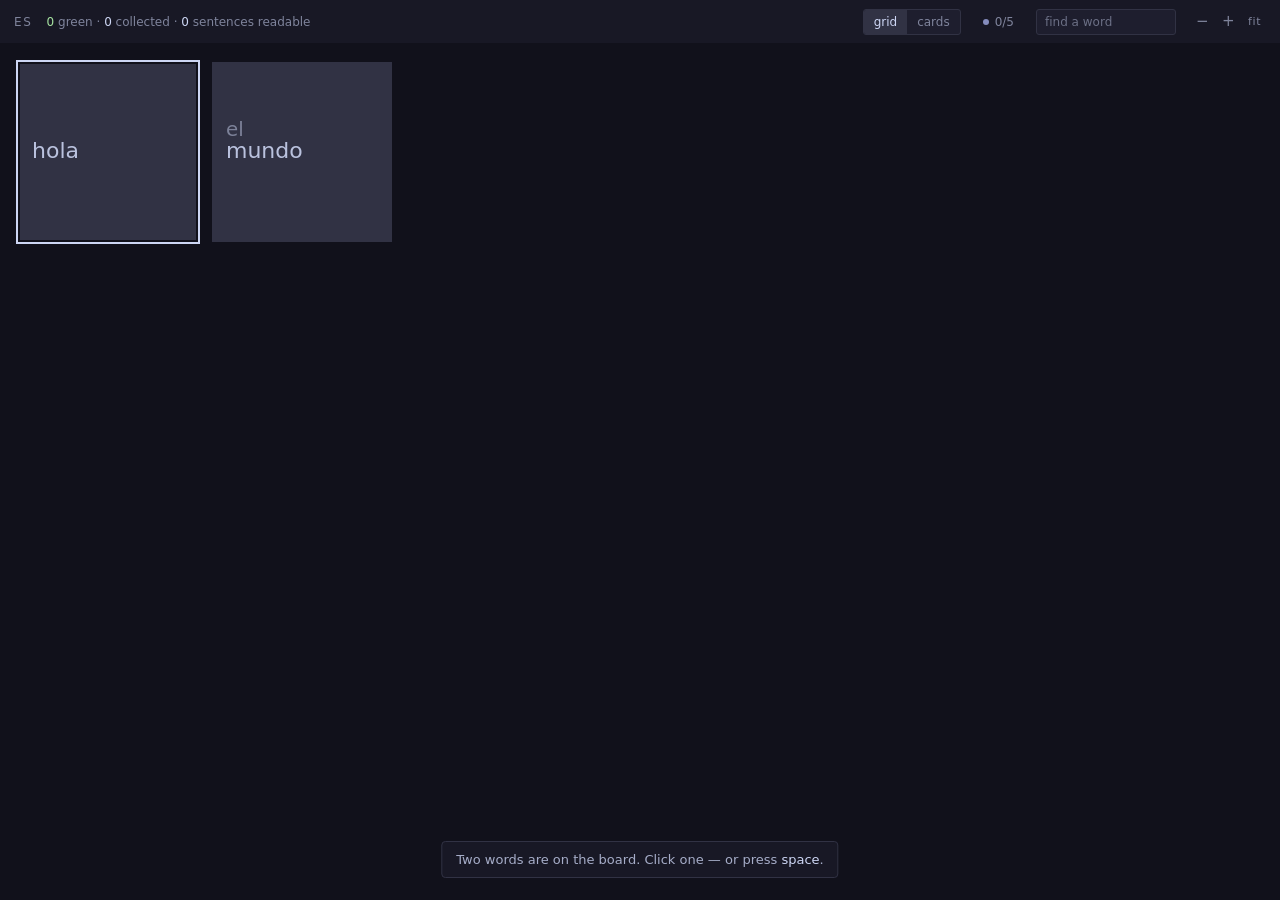
==== index.html @ ec621318 "Remove devnotes overlay from the public site (extension only)" ====
<!doctype html>
<html lang="en">
<head>
<meta charset="utf-8">
<meta name="viewport" content="width=device-width,initial-scale=1,viewport-fit=cover">
<title>Atlas</title>
<style>
:root{
  --crust:#11111b; --mantle:#181825; --base:#1e1e2e;
  --surface0:#313244; --surface1:#45475a; --surface2:#585b70;
  --overlay0:#6c7086; --overlay1:#7f849c; --subtext0:#a6adc8; --subtext1:#bac2de; --text:#cdd6f4;
  --lavender:#b4befe; --green:#a6e3a1; --gold:#f4d27a; --red:#f38ba8;
  --ui: Inter, system-ui, -apple-system, "Segoe UI", sans-serif;
  font-family: var(--ui);
}
*{box-sizing:border-box;margin:0}
html,body{height:100%;background:var(--crust);color:var(--text);overflow:hidden}
body{display:flex;flex-direction:column}
button{font:inherit;color:inherit;background:none;border:0;cursor:pointer}
input{font:inherit}
.vh{position:absolute;width:1px;height:1px;overflow:hidden;clip-path:inset(50%)}

/* bar: one row. One sentence of numbers, the view toggle (grid · cards), the bucket, the gate counter, find, zoom. */
.bar{flex:none;height:44px;display:flex;align-items:center;gap:14px;padding:0 14px;background:var(--mantle);border-bottom:1px solid var(--crust);position:relative;z-index:5}
.lang{font-size:12px;letter-spacing:.14em;text-transform:uppercase;color:var(--overlay1)}
.cov{flex:1;min-width:0;display:flex;flex-direction:column;gap:5px;justify-content:center}
.cov-t{font-size:12px;color:var(--overlay1);white-space:nowrap;overflow:hidden;text-overflow:ellipsis}
.cov-t b{color:var(--text);font-weight:500;font-variant-numeric:tabular-nums}
.cov-t em{font-style:normal;color:var(--green);font-variant-numeric:tabular-nums}
.vt{flex:none;display:flex;height:26px;border-radius:3px;background:var(--base);border:1px solid var(--surface0);overflow:hidden}
.vt button{padding:0 10px;font-size:12px;color:var(--overlay1);display:inline-flex;align-items:center;gap:6px;white-space:nowrap}
.vt button:hover{color:var(--text)}
.vt button.on{background:var(--surface0);color:var(--text)}
.vt b{font-weight:500;color:var(--lavender);font-variant-numeric:tabular-nums}
.vt b:empty{display:none}
.bk{flex:none;height:26px;padding:0 8px;border-radius:3px;font-size:12px;color:var(--overlay1);font-variant-numeric:tabular-nums;white-space:nowrap}
.bk:before{content:"";display:inline-block;width:6px;height:6px;border-radius:50%;background:var(--lavender);opacity:.7;margin-right:6px;vertical-align:1px}
.bk:hover{background:var(--surface0);color:var(--text)}
.bk.full{color:var(--lavender)}
.clr{flex:none;font-size:12px;color:var(--subtext0);white-space:nowrap;font-variant-numeric:tabular-nums}
.clr[hidden]{display:none}
#fq{width:140px;height:26px;background:var(--base);border:1px solid var(--surface0);border-radius:3px;color:var(--text);padding:0 8px;font:12px var(--ui)}
#fq::placeholder{color:var(--overlay0)}
#fq:focus{outline:none;border-color:var(--lavender)}
.zoom{display:flex;align-items:center;gap:2px}
.zoom button{width:24px;height:24px;border-radius:3px;color:var(--overlay1);font-size:15px;line-height:1}
.zoom button:hover{background:var(--surface0);color:var(--text)}
.zoom button.fit{font-size:11px;letter-spacing:.06em}

/* board: one sticky canvas over a tall spacer, native scroll */
.scroll{flex:1;overflow-y:auto;overflow-x:hidden;position:relative;scrollbar-width:thin;scrollbar-color:var(--surface0) transparent;outline:none}
#cv{position:sticky;top:0;display:block;touch-action:pan-y;cursor:default}
#sp{width:1px}

/* one-time hints: one line, bottom centre, never two at once */
.hint{position:fixed;left:50%;bottom:22px;transform:translateX(-50%);z-index:12;max-width:min(560px,92vw);text-align:center;font-size:13px;line-height:1.5;color:var(--subtext0);background:var(--mantle);border:1px solid var(--surface0);border-radius:4px;padding:8px 14px;display:none;pointer-events:none}
.hint.on{display:block}
.hint kbd{font:inherit;color:var(--text)}

/* hover label / touch loupe */
.tip{position:fixed;z-index:30;pointer-events:none;display:none;background:var(--mantle);border:1px solid var(--surface1);border-radius:3px;padding:4px 8px;font-size:13px;white-space:nowrap;max-width:min(360px,90vw);overflow:hidden;text-overflow:ellipsis}
.tip b{font-weight:600}
.tip small{color:var(--overlay0);font-variant-numeric:tabular-nums;margin-left:6px}
.tip.loupe{font-size:20px;padding:8px 14px}

/* the card: a full-screen focus page. The atlas recedes to a ghost behind it; the centre holds one word or sentence; the margins fill only as steps are earned.
   One type scale for every width: --fs-s labels · --fs-m body/margins · --fs-h head · --fs-x the sentence · --fs-b controls */
.scroll,.bar{transition:opacity .25s,filter .25s}
body.fx .scroll,body.fx .bar,body.fx .hint{visibility:hidden}
.fo{position:fixed;inset:0;z-index:20;background:var(--base);display:none;overflow:hidden auto;overscroll-behavior:contain;scrollbar-width:thin;scrollbar-color:var(--surface0) transparent;
  --fs-s:clamp(11px,.72vw,26px);--fs-m:clamp(15px,1.12vw,40px);--fs-h:clamp(20px,1.75vw,64px);--fs-x:clamp(30px,2.9vw,104px);--fs-b:clamp(14px,.95vw,34px);--gut:clamp(24px,3vw,110px);--cw:clamp(520px,38vw,1400px);
  font-size:var(--fs-m);grid-template-columns:minmax(0,1fr) minmax(0,var(--cw)) minmax(0,1fr);grid-template-rows:auto 1fr auto;grid-template-areas:"top top top" "l c r" "ft ft ft";column-gap:var(--gut);padding:0 var(--gut)}
.fo.on{display:grid}
.fo.pg{--cw:clamp(560px,46vw,1700px)}
.fo.leaving{pointer-events:none}
.fo-top{grid-area:top;display:flex;align-items:flex-start;gap:clamp(12px,1.2vw,40px);padding-top:clamp(14px,1.3vw,48px)}
.back{font-size:max(12px,var(--fs-s));color:var(--overlay1);letter-spacing:.04em;display:inline-flex;gap:.6em;align-items:center;padding:.45em .7em;margin-left:-.7em;border-radius:4px;white-space:nowrap}
.back:hover{color:var(--text);background:var(--surface0)}
.back kbd{font:inherit;font-size:.9em;border:1px solid var(--surface1);border-radius:3px;padding:0 .45em;color:var(--overlay1)}
.back.home{margin-left:0}
.back.home[hidden]{display:none}
@media (hover:none){.back kbd{display:none}}
.fhint{flex:1;min-width:0;text-align:center;font-size:max(12px,var(--fs-s));color:var(--subtext0);line-height:1.5;padding-top:.45em}
.fhint kbd{font:inherit;color:var(--text)}
.mmw{position:relative;flex:none;line-height:0;margin-right:-4px}
#mm{display:block;cursor:pointer;touch-action:manipulation}
.mmc{position:absolute;border-radius:2px;border:2px solid var(--lavender);pointer-events:none;animation:pu 1.8s ease-in-out infinite;display:none}
.mmc.on{border-color:var(--green);animation:none}
.fo.rd .mmw{visibility:hidden}  /* the cards view: the minimap would point at the answer */
@keyframes pu{50%{box-shadow:0 0 0 4px #b4befe33}}
/* centre */
.fo-c{grid-area:c;align-self:center;display:flex;flex-direction:column;align-items:center;text-align:center;min-width:0;padding:clamp(20px,3vh,64px) 0}
.flab{font-size:var(--fs-s);letter-spacing:.18em;text-transform:uppercase;color:var(--overlay0);display:flex;gap:1.2em;flex-wrap:wrap;justify-content:center}
.flab i{font-style:normal;color:var(--lavender)}
.flab.g span{color:var(--green)}
.flab.au span{color:var(--gold)}
.hd{margin-top:clamp(16px,2.2vh,48px);font-size:var(--fs-h);font-weight:600;letter-spacing:-.01em;display:flex;align-items:baseline;gap:.5em;justify-content:center;flex-wrap:wrap}
.hd i{font-style:normal;font-weight:400;color:var(--subtext0)}
.hd small{font-size:var(--fs-s);font-weight:400;color:var(--overlay0);letter-spacing:.06em}
.hd.cue{color:var(--subtext0);font-weight:500}
.hd.solo{font-size:var(--fs-x);margin-top:clamp(20px,3vh,64px)}
.sx{margin-top:clamp(14px,2vh,40px);font-size:var(--fs-x);line-height:1.3;letter-spacing:-.01em;overflow-wrap:break-word;max-width:100%}
.sx.sm{font-size:var(--fs-h)}
.sx .en{display:block;font-size:var(--fs-m);color:var(--overlay1);margin-top:.7em;letter-spacing:0;line-height:1.5}
.tk{border-radius:3px;position:relative;cursor:pointer;padding:0 .04em}
.tk.tg{color:var(--lavender);font-weight:600;box-shadow:inset 0 -.07em 0 var(--lavender)}
.tk.ok{color:var(--green);font-weight:600}
.tk.unk{color:var(--overlay1)}
.tk.fogw{color:var(--overlay0);cursor:default}
.tk.off{color:var(--overlay0);font-style:italic;cursor:default}
@media (hover:hover){
  .tk[data-l]:hover{background:var(--surface0)}
  .tk[data-l]:hover:after{content:attr(data-l);position:absolute;left:50%;bottom:calc(100% + 6px);transform:translateX(-50%);background:var(--mantle);border:1px solid var(--surface1);border-radius:3px;padding:.15em .6em;font-size:max(13px,var(--fs-s));line-height:1.5;font-weight:400;font-style:normal;color:var(--subtext1);white-space:nowrap;z-index:3;letter-spacing:0;pointer-events:none}
}
.mean{margin-top:clamp(12px,1.8vh,36px);font-size:var(--fs-h);color:var(--subtext1);line-height:1.35}
.nt{margin-top:clamp(12px,1.6vh,30px);line-height:1.5;color:var(--overlay1);max-width:34em}
.nt b{color:var(--subtext1);font-weight:500}
.nt.ok,.nt.ok b{color:var(--green)}
.vd{margin-top:clamp(10px,1.4vh,26px);line-height:1.45}
.vd b{font-weight:500}
.vd.bad{color:var(--red)}
.vd.ok{color:var(--green)}
.gs{margin-top:.5em;color:var(--overlay1)}
.gs b{color:var(--subtext1);font-weight:500}
.gs.ok,.gs.ok b{color:var(--green)}
.ans{display:block;width:min(100%,24em);height:2.8em;margin-top:clamp(16px,2.2vh,40px);font-size:var(--fs-b);background:var(--base);border:1px solid var(--surface0);border-radius:5px;padding:0 1em;text-align:center;color:var(--text)}
.ans:focus{outline:none;border-color:var(--lavender)}
.ans::placeholder{color:var(--overlay0)}
/* accent keys under a Spanish answer field: always shown, so they never hint that the answer has an accent */
.acc{display:flex;gap:.3em;margin-top:.8em;justify-content:center;font-size:var(--fs-b);max-width:100%}
.acc button{width:2.5em;height:2.3em;background:var(--base);border:1px solid var(--surface0);border-radius:4px;color:var(--subtext1);font-size:1.05em}
@media (hover:hover){.acc button:hover{background:var(--surface0);color:var(--text)}}
.acts{display:flex;gap:.6em;justify-content:center;flex-wrap:wrap;margin-top:clamp(16px,2.4vh,44px);font-size:var(--fs-b);width:100%}
.fb{min-width:8em;height:2.8em;padding:0 1.4em;background:var(--base);border:1px solid var(--surface0);border-radius:5px;color:var(--subtext1);white-space:nowrap}
.fb:hover{background:var(--surface0);color:var(--text)}
.fb.pri{border-color:#b4befe55;color:var(--lavender)}
.fb.quiet{background:none;min-width:0;color:var(--overlay1)}
.fb small{margin-left:.7em;font-size:.78em;color:var(--overlay0)}
.yn{display:grid;grid-template-columns:1fr 1fr;gap:.6em;width:min(100%,22em)}
.yn .fb{min-width:0}
.rate{display:grid;grid-template-columns:repeat(4,1fr);gap:.4em;width:min(100%,30em)}
.rate button{height:3.2em;background:var(--base);border:1px solid var(--surface0);border-radius:5px;display:flex;flex-direction:column;align-items:center;justify-content:center;gap:.1em;color:var(--subtext1)}
.rate button small{font-size:.72em;color:var(--overlay0);font-variant-numeric:tabular-nums}
.rate button:hover{background:var(--surface0)}
.rate button:first-child{color:var(--red)}
.rate button.sug{box-shadow:inset 0 -2px 0 var(--lavender)}
.lnks{margin-top:clamp(14px,2vh,36px);display:flex;gap:.4em 1.6em;justify-content:center;flex-wrap:wrap;font-size:max(12px,var(--fs-s))}
.lnk{color:var(--overlay1);letter-spacing:.02em;padding:.3em 0}
.lnk:hover{color:var(--text)}
.lnk[disabled]{opacity:.5;cursor:default}
/* margins: items fade in as they are earned; an item already shown for this word stays still */
.fo-l,.fo-r{align-self:center;min-width:0;display:flex;flex-direction:column;gap:clamp(18px,2.6vh,52px);padding:clamp(20px,3vh,64px) 0}
.fo-l{grid-area:l;text-align:right;align-items:flex-end}
.fo-r{grid-area:r;align-items:flex-start}
.it{max-width:min(100%,24em);animation:in .5s ease both}
.it.keep{animation:none}
@keyframes in{from{opacity:0;transform:translateY(8px)}to{opacity:1;transform:none}}
.it h4{font-size:var(--fs-s);letter-spacing:.16em;text-transform:uppercase;color:var(--overlay0);font-weight:500;margin-bottom:.7em}
.it p{line-height:1.5;color:var(--subtext0)}
.it p.sm{font-size:.85em;color:var(--overlay0);margin-top:.3em}
.it.ok p{color:var(--green)}
.it.ok b{font-weight:500}
.chips{display:flex;flex-wrap:wrap;align-items:center;gap:.4em;margin-top:.5em}
.fo-l .chips{justify-content:flex-end}
.chip{font-size:.85em;padding:.25em .8em;border-radius:1em;background:var(--base);border:1px solid var(--surface0);color:var(--subtext1);line-height:1.4}
.chip:hover{background:var(--surface0);color:var(--text)}
.chip.new{color:var(--lavender);border-color:#b4befe44}
.chips .cap{font-size:.78em;color:var(--overlay0)}
/* the upgraded card (a collected word): the word, its attributes, its sentences. A sentence that still has words in the fog is one button: clicking it brings them all onto the board */
.sents{margin-top:clamp(18px,2.6vh,48px);display:flex;flex-direction:column;gap:.55em;width:min(100%,36em);text-align:left}
.sb{display:block;width:100%;text-align:left;font-size:calc(var(--fs-m)*1.12);line-height:1.45;padding:.6em 4.6em .6em .9em;border:1px solid var(--surface0);border-radius:6px;background:var(--base);color:var(--subtext1);position:relative}
.sb:after{content:"open";position:absolute;right:.9em;top:50%;transform:translateY(-50%);font-size:max(11px,var(--fs-s));letter-spacing:.14em;text-transform:uppercase;color:var(--overlay0)}
@media (hover:hover){.sb:hover{background:var(--surface0);border-color:#b4befe55}.sb:hover:after{color:var(--lavender)}}
.sb .tk{cursor:inherit}
.sents .sn{font-size:calc(var(--fs-m)*1.12);line-height:1.45;padding:.6em .9em;color:var(--subtext1)}
.sents .sn .en{display:block;font-size:.85em;color:var(--overlay1);margin-top:.15em}
.sents .sn .sm{font-size:.8em;color:var(--overlay0);margin-top:.3em}
.sents .lnk{align-self:flex-start}
.gate{margin-top:clamp(12px,1.6vh,30px);line-height:1.5;color:var(--subtext0);border-left:2px solid var(--lavender);padding:.3em 0 .3em .9em;text-align:left;max-width:34em}
.gate b{color:var(--text);font-weight:500}
.gate .lnk{padding:0;color:var(--lavender)}
.sents .gate{margin:0 0 .3em}
.gl{margin-top:.35em;font-size:var(--fs-h);color:var(--subtext1);line-height:1.35}
.tags{display:flex;gap:.5em;flex-wrap:wrap;justify-content:center;margin-top:clamp(12px,1.6vh,30px)}
.tag{font-size:max(12px,var(--fs-s));letter-spacing:.06em;padding:.3em .9em;border-radius:1em;border:1px solid var(--surface1);color:var(--subtext0)}
.tag:hover,.tag.on{color:var(--lavender);border-color:#b4befe66}
.forms{margin-top:clamp(18px,2.8vh,52px);max-width:100%}
.cj{border-collapse:collapse;font-size:calc(var(--fs-m)*.94);font-variant-numeric:tabular-nums}
.cj th{font-weight:500;color:var(--overlay0);font-size:var(--fs-s);letter-spacing:.1em;text-transform:uppercase;padding:.2em .75em .6em;text-align:left;white-space:nowrap}
.cj td{padding:.24em .75em;text-align:left;color:var(--subtext1);white-space:nowrap}
.cj th[scope=row]{text-transform:none;letter-spacing:0;font-size:calc(var(--fs-m)*.78);color:var(--overlay0);text-align:right;padding:.24em .9em .24em 0;font-weight:400}
.cj td.x{color:var(--lavender)}
.cj td.cur{background:#b4befe14;border-radius:3px}
.vx{margin-top:.9em;font-size:calc(var(--fs-m)*.9);color:var(--overlay0);display:flex;gap:.4em 1.6em;justify-content:center;flex-wrap:wrap}
.vx b{color:var(--subtext1);font-weight:500}
.vx b.x{color:var(--lavender)}
.tz{display:none}
.nf{display:grid;grid-template-columns:auto auto;gap:.35em 2.2em;font-size:calc(var(--fs-h)*.8);text-align:left;justify-content:center}
.nf span{color:var(--subtext1)}
.nf i{font-style:normal;color:var(--overlay1)}
.nf .x{color:var(--lavender)}
.nf small{grid-column:1/-1;font-size:var(--fs-s);letter-spacing:.1em;text-transform:uppercase;color:var(--overlay0);margin-top:.4em}
/* footer: what Enter does, and the keys */
.fo-ft{grid-area:ft;display:flex;justify-content:center;align-items:center;flex-wrap:wrap;gap:.3em 1.4em;min-height:clamp(48px,4.4vw,120px);font-size:max(11px,var(--fs-s));color:var(--overlay0);text-align:center;padding-bottom:env(safe-area-inset-bottom)}
.fo-ft kbd{font:inherit;border:1px solid var(--surface1);border-radius:3px;padding:0 .4em;color:var(--overlay1)}
.fo-ft b{color:var(--subtext1);font-weight:500}
@media (max-width:1100px){
  .fo{grid-template-columns:minmax(0,1fr);grid-template-rows:auto auto auto auto 1fr;grid-template-areas:"top" "c" "l" "r" "ft";padding:0 max(16px,env(safe-area-inset-left)) 0 max(16px,env(safe-area-inset-right))}
  .fo-c{align-self:start;padding-bottom:clamp(16px,3vh,40px)}
  .fo-l,.fo-r{align-self:start;text-align:left;align-items:stretch;padding:0 0 clamp(16px,3vh,32px)}
  .fo-l .chips{justify-content:flex-start}
  .it{max-width:none}
  .fo-ft{align-items:flex-end;padding-bottom:calc(14px + env(safe-area-inset-bottom))}
}

/* simulation strip: prototype only, hidden unless ?sim or ` */
.sim{flex:none;height:28px;display:none;align-items:center;gap:10px;padding:0 14px;background:var(--mantle);border-top:1px solid var(--crust);font-size:11px;color:var(--overlay0);font-variant-numeric:tabular-nums;white-space:nowrap;overflow-x:auto;scrollbar-width:none}
.sim.on{display:flex}
.sim b{color:var(--overlay1);font-weight:500}
.sim button{color:var(--overlay1);padding:3px 7px;border-radius:2px;border:1px solid var(--surface0)}
.sim button:hover{background:var(--surface0);color:var(--text)}
.sim .lab{letter-spacing:.1em;text-transform:uppercase;font-size:9px}

@media (max-width:720px){
  .bar{gap:8px;padding:0 10px}
  .lang,#zp,#zm{display:none}
  .vt button{padding:0 8px}
  .bk{padding:0 6px}
  .clr{font-size:11px}
  #fq{width:64px}
  /* the focus page sits on the visual viewport (--kb = soft keyboard height, --vvh = visible height; set by vvSync) and scrolls within itself */
  .fo{top:auto;bottom:var(--kb,0px);height:var(--vvh,100dvh);padding-top:env(safe-area-inset-top);--fs-s:11px;--fs-m:16px;--fs-h:22px;--fs-x:clamp(24px,7.4vw,32px);--fs-b:16px;--gut:16px}
  .fo-top{padding-top:8px}
  .kbh{display:none}
  .fo-c{padding-top:14px}
  .hd.solo{font-size:clamp(30px,10vw,40px)}
  .acc{width:100%;gap:2px}
  .acc button{flex:1;width:auto}
  .acts .fb{flex:1}
  .yn,.rate{width:100%}
  .cj{font-size:17px}
  .hint{bottom:calc(14px + env(safe-area-inset-bottom));font-size:12px}
}
/* word page, one column: the conjugation shows one tense at a time, chosen above the table */
@media (max-width:720px){
  .tz{display:flex;flex-wrap:wrap;gap:4px;justify-content:center;margin-bottom:10px}
  .tz button{font-size:13px;padding:0 12px;min-height:36px;border-radius:18px;border:1px solid var(--surface0);color:var(--overlay1)}
  .tz button.on{color:var(--lavender);border-color:#b4befe66}
  .cj [data-t]{display:none}
  .cj[data-s="0"] [data-t="0"],.cj[data-s="1"] [data-t="1"],.cj[data-s="2"] [data-t="2"],.cj[data-s="3"] [data-t="3"],.cj[data-s="4"] [data-t="4"],.cj[data-s="5"] [data-t="5"]{display:table-cell}
}
/* touch: no double-tap zoom, no pull-to-refresh or rubber-band behind the page; the page scrolls within itself */
html{touch-action:manipulation}
html,body{overscroll-behavior:none}
.fo,.scroll{overscroll-behavior:contain}
@media (pointer:coarse){
  #fq{font-size:16px}  /* under 16px iOS zooms on focus */
  .fo .ans{font-size:max(16px,var(--fs-b))}
  .bar{height:calc(54px + env(safe-area-inset-top));padding-top:env(safe-area-inset-top);padding-left:max(10px,env(safe-area-inset-left));padding-right:max(10px,env(safe-area-inset-right))}
  .bk,#fq{height:44px}
  .bk{min-width:44px}
  .vt{height:auto}
  .vt button{min-height:44px;min-width:44px;justify-content:center}
  .sb{min-height:44px}
  .zoom button{width:44px;height:44px}
  .back{min-height:44px}
  .acc button,.tz button{min-height:44px}
  .lnk{min-height:44px;display:inline-flex;align-items:center}
  button.chip,.tag{min-height:44px;min-width:44px;display:inline-flex;align-items:center;justify-content:center}
  .ans,.fb{min-height:44px}
  .fb small{display:none}  /* key hints */
  button:active{filter:brightness(1.35)}
}
@media (prefers-reduced-motion:reduce){*{scroll-behavior:auto !important}}
</style>
<link rel="manifest" href="manifest.webmanifest">
<meta name="theme-color" content="#11111b">
<link rel="apple-touch-icon" href="icons/apple-touch-icon.png">
<link rel="icon" type="image/png" href="icons/icon-192.png">
<meta name="apple-mobile-web-app-capable" content="yes">
<meta name="mobile-web-app-capable" content="yes">
<meta name="apple-mobile-web-app-status-bar-style" content="black-translucent">
<meta name="apple-mobile-web-app-title" content="Atlas">
</head>
<body>
<header class="bar">
  <div class="lang">es</div>
  <div class="cov"><div class="cov-t" id="covt"></div></div>
  <div class="vt" role="group" aria-label="View"><button id="vg" class="on" title="The grid (esc)">grid</button><button id="vc" title="Flashcards (c)">cards<b id="vcn"></b></button></div>
  <button class="bk" id="bk"></button><span class="clr" id="clr" hidden></span>
  <input id="fq" type="search" placeholder="find a word" aria-label="Find a word: reveals it on the board" lang="es" autocomplete="off" autocapitalize="off" autocorrect="off" spellcheck="false" enterkeyhint="search">
  <div class="zoom"><button id="zm" aria-label="Zoom out">−</button><button id="zp" aria-label="Zoom in">+</button><button id="z0" class="fit" aria-label="Fit what you have found">fit</button></div>
</header>
<main class="scroll" id="sc" tabindex="0" role="application" aria-label="The Spanish words you have found, most common first. Arrows move, Enter opens, Space goes to the next step, c opens the flashcards.">
  <canvas id="cv" aria-hidden="true"></canvas><div id="sp"></div>
</main>
<div class="hint" id="hint"></div>
<footer class="sim" id="sim">
  <span class="lab">simulation · not product ui</span>
  <button id="s1">+1 day</button><button id="s7">+7 days</button><button id="snd">next due</button><button id="sl10">learn 10</button><button id="sl100">learn 100</button><button id="sr">reset</button><span id="simt"></span>
</footer>
<div class="fo" id="pop" role="dialog" aria-modal="true" aria-label="Word">
  <div class="fo-top"><button class="back" id="back"><kbd>esc</kbd><span id="backt">atlas</span></button><div class="fhint" id="fhint"></div><div class="mmw"><canvas id="mm" aria-hidden="true"></canvas><i class="mmc" id="mmc"></i></div></div>
  <div class="fo-l" id="foL"></div><div class="fo-c" id="foC"></div><div class="fo-r" id="foR"></div>
  <div class="fo-ft" id="foF"></div>
</div>
<div class="tip" id="tip"></div>
<div class="vh" id="live" aria-live="polite"></div>

<script>
"use strict";
const $=id=>document.getElementById(id);
const sc=$("sc"),cv=$("cv"),sp=$("sp"),pop=$("pop"),tip=$("tip"),fq=$("fq"),hint=$("hint");
const foL=$("foL"),foC=$("foC"),foR=$("foR"),foF=$("foF"),mm=$("mm"),mmc=$("mmc"),fhint=$("fhint");
const ctx=cv.getContext("2d",{alpha:false});
const Q=new URLSearchParams(location.search);
const RM=matchMedia("(prefers-reduced-motion: reduce)").matches;
const narrow=()=>innerWidth<=720;
const esc=s=>String(s).replace(/[&<>"]/g,m=>({"&":"&amp;","<":"&lt;",">":"&gt;",'"':"&quot;"}[m]));
const strip=s=>s.normalize("NFD").replace(/[̀-ͯ]/g,"");
const norm=s=>s.trim().toLowerCase().replace(/\s+/g," ");
const flat=s=>strip(s.toLowerCase()).replace(/[^a-zñ ]/g," ").replace(/\s+/g," ").trim();

// ---------- tokens ----------
const css=getComputedStyle(document.documentElement),T=n=>css.getPropertyValue("--"+n).trim();
const C={crust:T("crust"),base:T("base"),s0:T("surface0"),s1:T("surface1"),s2:T("surface2"),o0:T("overlay0"),o1:T("overlay1"),sub:T("subtext1"),text:T("text"),lav:T("lavender"),green:T("green"),gold:T("gold"),red:T("red")};
const hex=h=>[1,3,5].map(j=>parseInt(h.slice(j,j+2),16));
// colour = learning strength only (the scheduled interval), blended perceptually: OKLab from the unlocked tile (surface0) towards green as the interval goes 0 → 7 d
// (full green only strictly beyond 7 d), then OKLCH from green to gold by log-interval up to GOLD_DAYS. Time alone never fades it; due is the hollow outline.
const lin=c=>{c/=255;return c<=.04045?c/12.92:Math.pow((c+.055)/1.055,2.4)},gam=c=>{const v=c<=.0031308?12.92*c:1.055*Math.pow(c,1/2.4)-.055;return Math.round(Math.max(0,Math.min(1,v))*255)};
function lab(h){const[r,g,b]=hex(h).map(lin),l=Math.cbrt(.4122214708*r+.5363325363*g+.0514459929*b),m=Math.cbrt(.2119034982*r+.6806995451*g+.1073969566*b),s=Math.cbrt(.0883024619*r+.2817188376*g+.6299787005*b);
  return[.2104542553*l+.793617785*m-.0040720468*s,1.9779984951*l-2.428592205*m+.4505937099*s,.0259040371*l+.7827717662*m-.808675766*s]}
function rgbOf([L,a,b]){const l=Math.pow(L+.3963377774*a+.2158037573*b,3),m=Math.pow(L-.1055613458*a-.0638541728*b,3),s=Math.pow(L-.0894841775*a-1.291485548*b,3);
  return"rgb("+[4.0767416621*l-3.3077115913*m+.2309699292*s,-1.2684380046*l+2.6097574011*m-.3413193965*s,-.0041960863*l-.7034186147*m+1.707614701*s].map(gam).join(",")+")"}
const lerp=(a,b,t)=>a.map((v,j)=>v+(b[j]-v)*t);
const lchMix=(A,B,t)=>{const c=x=>[x[0],Math.hypot(x[1],x[2]),Math.atan2(x[2],x[1])],P=c(A),Q=c(B);let dh=Q[2]-P[2];if(dh>Math.PI)dh-=2*Math.PI;if(dh<-Math.PI)dh+=2*Math.PI;
  const L=P[0]+(Q[0]-P[0])*t,Ch=P[1]+(Q[1]-P[1])*t,h=P[2]+dh*t;return[L,Ch*Math.cos(h),Ch*Math.sin(h)]};
// buckets: 0 fog · 1 on the board, never rated (transparent) · 2..21 learning, interval 0 → 7 d (sqrt ramp, 80 % of the way at 7 d) · 22 green (> 7 d) … 45 gold (≥ GOLD_DAYS)
const NB=46,LAB0=lab(C.s0),LABG=lab(C.green),LABY=lab(C.gold),COL=[C.crust,C.s0],LUM=[0,LAB0[0]];
for(let b=0;b<20;b++){const x=lerp(LAB0,LABG,.8*b/19);COL.push(rgbOf(x));LUM.push(x[0])}
for(let b=0;b<24;b++){const x=lchMix(LABG,LABY,b/23);COL.push(rgbOf(x));LUM.push(x[0])}

// =====================================================================
// CONTENT (top 5,000 lemmas from prototypes/data via atlas-v1's embed; hand glosses; sentence bank + seed sentences)
// =====================================================================
const HEAD=`de|prep|of, from|el|art|the|que|conj|that, which|y|conj|and|a|prep|to, at|en|prep|in, on|un|art|a, an|ser|verb|to be|se|pron|oneself|no|adv|no, not|haber|verb|to have (aux.); there is|por|prep|by, through|con|prep|with|su|det|his, her, their|para|prep|for, in order to|como|conj|like, as|estar|verb|to be (state, place)|tener|verb|to have|le|pron|to him, to her|lo|pron|it, him|todo|det|all, every|pero|conj|but|más|adv|more|hacer|verb|to do, make|o|conj|or|poder|verb|can, be able|decir|verb|to say, tell|este|det|this|ir|verb|to go|otro|det|other, another|ese|det|that|si|conj|if|me|pron|me|ya|adv|already|ver|verb|to see|porque|conj|because|dar|verb|to give|cuando|conj|when|muy|adv|very|sin|prep|without|vez|noun|time, occasion|mucho|det|much, a lot|saber|verb|to know (facts)|qué|pron|what|sobre|prep|on, about|mi|det|my|alguno|det|some, any|mismo|adj|same|yo|pron|I|también|adv|also|hasta|prep|until, even|año|noun|year|dos|num|two|querer|verb|to want; to love|entre|prep|between|así|adv|like this, so|primero|adj|first|desde|prep|since, from|grande|adj|big, great|eso|pron|that|ni|conj|nor|nos|pron|us|llegar|verb|to arrive|pasar|verb|to pass, happen|tiempo|noun|time; weather|ella|pron|she|sí|adv|yes|día|noun|day|uno|num|one|bien|adv|well|poco|adv|little, few|deber|verb|must, to owe|entonces|adv|then, so|poner|verb|to put|cosa|noun|thing|tanto|adv|so much|hombre|noun|man|parecer|verb|to seem|nuestro|det|our|tan|adv|so, as|donde|adv|where|ahora|adv|now|parte|noun|part|después|adv|after, later|vida|noun|life|quedar|verb|to stay, remain|siempre|adv|always|creer|verb|to believe|hablar|verb|to speak|llevar|verb|to carry; to wear|dejar|verb|to leave; to let|nada|pron|nothing|cada|det|each|seguir|verb|to follow|menos|adv|less|nuevo|adj|new|encontrar|verb|to find|algo|pron|something|solo|adv|only, alone|te|pron|you (object)|él|pron|he|bueno|adj|good|aquí|adv|here|esto|pron|this (neuter)|usted|pron|you (formal)|gracias|noun|thanks|señor|noun|sir, mister|casa|noun|house; home|mujer|noun|woman, wife|verdad|noun|truth|hola|interj|hello|favor|noun|favour|ahí|adv|there|mundo|noun|world|nadie|pron|nobody|nunca|adv|never|noche|noun|night|mamá|noun|mum|papá|noun|dad|venir|verb|to come|esperar|verb|to wait; to hope|pensar|verb|to think|salir|verb|to go out, leave|volver|verb|to return|mirar|verb|to look at|tomar|verb|to take; to drink|conocer|verb|to know (people, places)|vivir|verb|to live|sentir|verb|to feel|gente|noun|people (singular!)|amigo|noun|friend|padre|noun|father|madre|noun|mother|hijo|noun|son, child|hermano|noun|brother|niño|noun|child, boy|trabajo|noun|work; job|dinero|noun|money|problema|noun|problem|forma|noun|form, way|momento|noun|moment|mano|noun|hand|ojo|noun|eye|cabeza|noun|head|nombre|noun|name|lugar|noun|place|hora|noun|hour, time|agua|noun|water|tierra|noun|earth, land|mañana|adv|tomorrow; morning|hoy|adv|today|tarde|adv|late; afternoon|antes|adv|before|luego|adv|then, later|aún|adv|still, yet|todavía|adv|still, yet|además|adv|besides|casi|adv|almost|quizá|adv|maybe|claro|adv|of course; clear|cierto|adj|true, certain|malo|adj|bad|mejor|adj|better, best|peor|adj|worse|pequeño|adj|small, little|largo|adj|long|último|adj|last|único|adj|only, unique|propio|adj|own|importante|adj|important|difícil|adj|difficult|fácil|adj|easy|viejo|adj|old|joven|adj|young|feliz|adj|happy|loco|adj|crazy|muerto|adj|dead|vivo|adj|alive|seguro|adj|sure, safe|gustar|verb|to like (to please)|necesitar|verb|to need|ayudar|verb|to help|entender|verb|to understand|pedir|verb|to ask for; to order|preguntar|verb|to ask (a question)|buscar|verb|to look for|perder|verb|to lose|ganar|verb|to win, earn|jugar|verb|to play|trabajar|verb|to work|comer|verb|to eat|beber|verb|to drink|dormir|verb|to sleep|morir|verb|to die|matar|verb|to kill|vender|verb|to sell|comprar|verb|to buy|abrir|verb|to open|cerrar|verb|to close|escuchar|verb|to listen|leer|verb|to read|escribir|verb|to write|recordar|verb|to remember|olvidar|verb|to forget|empezar|verb|to begin|terminar|verb|to finish|cambiar|verb|to change|llamar|verb|to call|contar|verb|to count; to tell|usar|verb|to use|ellos|pron|they|nosotros|pron|we|tú|pron|you (informal)|tu|det|your|alguien|pron|someone|aquel|det|that (over there)|cual|pron|which|quien|pron|who|cuánto|pron|how much|cómo|adv|how|dónde|adv|where (question)|cuándo|adv|when (question)|ninguno|det|none, no|bastante|adv|quite, enough|demasiado|adv|too much|mientras|conj|while; whereas|aunque|conj|although|pues|conj|well, so|sino|conj|but rather|contra|prep|against|hacia|prep|towards|durante|prep|during|según|prep|according to|tres|num|three|cuatro|num|four|cinco|num|five|diez|num|ten|cien|num|hundred|mil|num|thousand|semana|noun|week|mes|noun|month|minuto|noun|minute|historia|noun|story; history|palabra|noun|word|idea|noun|idea|razón|noun|reason|cuenta|noun|bill; account|manera|noun|way, manner|lado|noun|side|camino|noun|road, way|puerta|noun|door|coche|noun|car|calle|noun|street|ciudad|noun|city|país|noun|country|pueblo|noun|town; people|familia|noun|family|persona|noun|person|chico|noun|boy, kid|chica|noun|girl|rey|noun|king|dios|noun|god|guerra|noun|war|muerte|noun|death|amor|noun|love|miedo|noun|fear|cuerpo|noun|body|corazón|noun|heart|cara|noun|face|pie|noun|foot|sangre|noun|blood|libro|noun|book|mesa|noun|table|cama|noun|bed|perro|noun|dog|gato|noun|cat|comida|noun|food|pan|noun|bread|leche|noun|milk|café|noun|coffee|vino|noun|wine|fuego|noun|fire|luz|noun|light|sol|noun|sun|frío|adj|cold|caliente|adj|hot|blanco|adj|white|negro|adj|black|rojo|adj|red|verde|adj|green|azul|adj|blue|alto|adj|tall, high|bajo|adj|short, low|fuerte|adj|strong|rápido|adj|fast|lento|adj|slow|limpio|adj|clean|sucio|adj|dirty|lleno|adj|full`;
const SPARSE=`350 médico|noun|doctor
360 cine|noun|cinema
370 escuela|noun|school
380 vaso|noun|glass
390 respuesta|noun|answer
410 ventana|noun|window
420 manzana|noun|apple
430 sofá|noun|sofa
440 chaqueta|noun|jacket
450 paz|noun|peace
460 barrio|noun|neighbourhood
470 mochila|noun|backpack
480 hermana|noun|sister
490 hambre|noun|hunger
500 cocinar|verb|to cook
510 música|noun|music
520 llover|verb|to rain
530 lluvia|noun|rain
540 descansar|verb|to rest
550 fumar|verb|to smoke
560 centro|noun|centre
570 calor|noun|heat
580 ayuda|noun|help
590 amable|adj|kind
600 cerca|adv|near
610 afuera|adv|outside
620 raro|adj|strange
640 llave|noun|key
650 profesor|noun|teacher
660 estudiar|verb|to study
670 aprender|verb|to learn
680 caro|adj|expensive
690 veinte|num|twenty
700 corto|adj|short
1100 cansado|adj|tired
1400 paraguas|noun|umbrella
2200 paella|noun|paella`;
const FEM="gracias mujer verdad casa noche mamá gente madre mano cabeza hora agua tierra semana historia palabra idea razón cuenta manera puerta calle ciudad familia persona chica guerra muerte sangre mesa cama comida leche luz escuela respuesta ventana manzana chaqueta paz mochila hermana hambre música lluvia ayuda llave paella vida parte cosa vez".split(" ");
// a few more short glosses for the seed path (the kaikki line is often a dictionary definition, not a flashcard gloss)
const MY={hola:"hello",mundo:"world",cómo:"how",gracias:"thanks",bien:"well, fine",casa:"house, home",libro:"book",verdad:"truth",llamar:"to call · me llamo = my name is",café:"coffee",favor:"favour · por favor = please",entender:"to understand",español:"Spanish",mesa:"table",gente:"people",amigo:"friend",pequeño:"small",tal:"such · ¿qué tal? = how's it going",también:"also, too",poco:"little, a bit",hoy:"today",luego:"later, then",sentir:"to feel · lo siento = I'm sorry",adiós:"goodbye",hasta:"until · hasta luego = see you",mañana:"tomorrow; morning",dónde:"where",sí:"yes",no:"no, not",día:"day",noche:"night",bueno:"good",mucho:"much, many",nada:"nothing",aquí:"here",vivir:"to live",tiempo:"time; weather",haber:"to have (aux.) · hay = there is",tener:"to have",ser:"to be (who/what it is)",estar:"to be (where/how it is)",el:"the",un:"a, an",de:"of, from",a:"to, at",en:"in, on, at",por:"by, for, through",mi:"my",te:"you (object)",me:"me",lo:"it, him",yo:"I",qué:"what",todo:"all, everything",esto:"this",eso:"that",se:"oneself; himself, herself",que:"that, which",y:"and",muy:"very",querer:"to want; to love",saber:"to know (facts) · no sé = I don't know",hablar:"to speak",ver:"to see",ir:"to go",hacer:"to do, make",decir:"to say",poder:"can, to be able",dar:"to give",grande:"big",ya:"already; now",más:"more",pero:"but",si:"if",con:"with",para:"for, to",su:"his, her, their",tu:"your",le:"to him, to her",la:"the; her, it",los:"the",las:"the",vez:"time, occasion",año:"year",ahora:"now",cosa:"thing",hombre:"man",mujer:"woman",vida:"life",padre:"father",madre:"mother",hermano:"brother",hermana:"sister",perro:"dog",gato:"cat",agua:"water",pan:"bread",leche:"milk",ciudad:"city",calle:"street",escuela:"school",trabajo:"work, job",noches:"nights",cine:"cinema",coche:"car",niño:"child",niña:"girl",nombre:"name",hora:"hour; time",palabra:"word",respuesta:"answer",ventana:"window",puerta:"door",llave:"key",mano:"hand",ojo:"eye",cuenta:"bill; account",música:"music",ayuda:"help",paz:"peace",razón:"reason · tienes razón = you're right",médico:"doctor",profesor:"teacher",amable:"kind",caro:"expensive",corto:"short",rojo:"red",verde:"green",nuevo:"new",otro:"other, another",dos:"two",tres:"three",veinte:"twenty",frío:"cold",lluvia:"rain",paraguas:"umbrella",cansado:"tired",chaqueta:"jacket",manzana:"apple",vaso:"glass",afuera:"outside",tarde:"late; afternoon",siempre:"always",nunca:"never",desde:"since, from",cuando:"when",como:"like, as",porque:"because",dejar:"to leave; to let",pasar:"to pass, happen",llegar:"to arrive",llevar:"to carry, wear",quedar:"to stay, remain",abrir:"to open",cerrar:"to close",comer:"to eat",dormir:"to sleep",jugar:"to play",venir:"to come",creer:"to believe, think",deber:"must, should",descansar:"to rest",estudiar:"to study",aprender:"to learn",buscar:"to look for",encontrar:"to find",pedir:"to ask for, order",preguntar:"to ask",olvidar:"to forget",gustar:"to please · me gusta = I like",cocinar:"to cook",escuchar:"to listen",llover:"to rain",ayudar:"to help",poner:"to put",salir:"to go out, leave"};
// hand-written surface → lemma, kept only where the generated map (DICT forms) has no entry for the spelling
const FORMS=`llamas=llamar dime=decir+me hazlo=hacer+lo ayudarme=ayudar+me déjame=dejar+me`;
const GR={ser:"irregular: soy, eres, es, somos, son; identity, origin, time",estar:"irregular: estoy, estás, está; location and states",tener:"irregular: tengo, tienes; tener que + inf. = must",hacer:"irregular: hago, haces; participle hecho; hace + time = ago",ir:"irregular: voy, vas, va; ir a + inf. = near future",poder:"stem change o→ue: puedo, puedes",decir:"irregular: digo, dices; imperative di",querer:"stem change e→ie: quiero, quieres",llevar:"regular -ar; llevar + time = to have been (doing)",dejar:"regular -ar; dejar de + inf. = to stop doing",quedar:"quedarse = to stay; quedar con = to meet up",tiempo:"also weather: hace buen tiempo",día:"masculine despite -a; buenos días",vez:"a veces = sometimes; plural veces",deber:"deber de + inf. = probably",agua:"feminine; el agua in the singular for stress, adjectives stay feminine",gente:"singular noun, singular verb: la gente dice",mano:"feminine despite -o: la mano",saber:"irregular yo: sé; facts and skills; conocer for people",dar:"irregular yo: doy; darse cuenta = to realise",ver:"irregular yo: veo; participle visto",de:"de + el contracts to del",que:"never dropped the way English drops 'that'",a:"personal a before people: veo a Ana",el:"el agua, el hambre: el before stressed a-, still feminine",como:"also 'I eat' (comer, 1st person)",muy:"muy + adjective/adverb; mucho + verb/noun",bueno:"shortens to buen before a masculine singular noun",grande:"shortens to gran before a singular noun",cansado:"with estar; cansado de = tired of",frío:"hace frío (weather) · tengo frío (person) · está frío (thing)",llover:"3rd person only: llueve; stem o→ue",olvidar:"olvidar algo, or olvidarse de algo",abrir:"irregular participle: abierto",cerrar:"stem change e→ie: cierro",buscar:"no preposition: busco las llaves; past busqué",gustar:"me gusta X: the thing liked is the subject",pedir:"stem change e→i: pido; pedir perdón = apologise",preguntar:"preguntar por = ask about; a question = una pregunta",encontrar:"stem change o→ue: encuentro",mientras:"mientras tanto = meanwhile; mientras que = whereas",ciudad:"-dad nouns are feminine",ojo:"¡ojo! = watch out",mesa:"poner la mesa = set the table",ventana:"ventanilla = small window, counter",noche:"por la noche = at night; anoche = last night",siempre:"para siempre = forever",llegar:"g→gu before e: llegué; llegar a ser = to become",año:"tener n años = to be n years old",hombre:"also interjection ¡hombre!",vida:"de por vida = for life",casa:"en casa = at home, no article",trabajo:"trabajar = to work",llave:"also tap, wrench",leche:"feminine: la leche",pan:"masculine: el pan",paraguas:"invariable plural: los paraguas"};
const DICT=`el|art|masculine singular definite article; the|la los las er
de|prep|of; 's; used after the thing owned and before the owner|del+el
ser|verb|to be|es fue era soy son eres sea fuera sido será somos sería fui eran fueron siendo seas fuiste eras sean seré serán serás fuimos sois éramos fuese fueras fué fueran seremos serlo+lo seamos sed serías serían sera sos fuéramos fuí sida senos eramos seríamos fueses seáis seréis fuesen erais serte+te fuisteis serle+le seras fuere sere seran fuésemos ce serian siéndolo+lo fueramos sernos+nos fuerais esme+me seriamos ere serme+me seríais eri erase+se
no|adv|not|non
a|prep|to|al+el
un|art|an; a|una unos unas
que|conj|that|
estar|verb|to be|está estoy estás estaba están estamos estado estabas esté estaban estuvo estará estaré estábamos estuve estaría estés estuviera estarás estados estáis estaremos estuviste estén estan estarán estemos estuvimos estarías estando estuvieron estuvieras estaríamos estarían estuviese estarlo+lo estuvieran estabamos estate estuviéramos estabais estes estais estara estéis estare esten estaria estaréis estuvieses estaras estela+la estad estuviesen estaran estuviésemos estuvisteis estarias estaríais estuvieramos estuvierais estarte+te estáte+te estariamos estarse+se esteis estarme+me estarian
y|conj|and|
en|prep|in, at, on|
lo|pron|accusative of él and usted (when referring to a man), and a variant of ello in many constructions;…|los
que|pron|who; that|
haber|verb|to have; forms the perfect aspect|ha hay he has han había hemos haya hubiera habría habrá ay hubo habían habéis hayas haberlo+lo habías hubiese haberte+te hubieras habido hayan haberme+me habíamos hubieran haberle+le haberse+se habia habrías hayamos haberla+la habrían habrán hubiéramos habrás habríamos habernos+nos hubieses habré habiendo haberlos+los hubiesen habeis habremos habértelo+te+lo habérmelo+me+lo hayáis habria hubiésemos haberles+les hai habra habérselo+le+les+lo habian habíais haberlas+las habias haberos+os hubieramos aver habiamos hubieron habréis hubierais ayla+la habríais helo+lo habran habérsela+le+les+la hubiesemos
ir|verb|to go|vamos fue voy va vas ve vaya van iba ves fui vete+te ido fueron iré irme+me fuiste vámonos+nos vayas irse+se irnos+nos iremos irte+te vayan irá fuimos ibas vayamos yendo fuese fueras iban fué íbamos irás vais fueran iría irán váyanse+se váyase+se velas+las vela+la id vamonos+nos fuéramos ida fuí velo+lo iros irías ire vayámonos+nos ba iríamos ibamos fueses iras fuesen vayáis irían fuisteis fuere andá fuésemos llendo ibais vayanse+se andate+te iréis yéndose+se fueramos iran fuerais idos vayase+se iria véte+te idas ite+te velos+los yéndome+me vala+la veme+me yéndote+te
tener|verb|to have; to possess|tengo tiene tienes tenemos tenía tienen tenido tuve tenga tuvo tenías tendrá tengas tendrás ten tendré tendremos tendría teníamos tenían tuvimos teniendo tuviera tuviste tenéis tengan tendrán tengamos tuvieron tendrías tenerlo+lo tuvieras tendríamos tenerte+te tenerla+la tendrían tuviéramos tenias tenés tuviese tuvieran tenerlos+los tendréis tenerme+me tengáis tened teneis tenes teniamos tenerle+le tendras teníais tenian tendre tendria tenerlas+las tendra tuvieses tenlo+lo tuvisteis tendran tuviésemos tenernos+nos tuvieramos tendríais tendrias tuviesen tendriamos teneros+os tenme+me tenerles+les tendreis téngalo+lo tuvierais
por|prep|by|
me|pron|Used as an emphatic pronoun or as an expletive.|
hacer|verb|to do, perform, execute, carry out|hace hecho haciendo hacerlo+lo hizo haces hice haré hago hiciste haga hacen hagas hacemos haría hará haz haremos hacía hicieron hazlo+lo hicimos harás hacerte+te hacerle+le hagan hacerme+me fe hagamos hiciera harán harías fecha hacerse+se hecha hazme+me hagámoslo+lo hacían fase hacerla+la hacías hicieras hacernos+nos fan hacéis haciéndolo+lo harían hare hágalo+lo hechas hacerles+les hazte+te hacíamos hicieran haríamos hara hacerlos+los fechas hazle+le haced hagáis háganlo+lo hiciese haria hacerlas+las hiciéramos haciéndome+me hágame+me haciéndose+se her hágase+se hicisteis faz haciéndole+le házmelo+me+lo haras haciéndote+te hazla+la hacés fa haceros+os haréis face haznos+nos faros+os hagamoslo+lo hacedlo+lo hacérselo+le+les+lo harias fases hágale+le haran háganse+se háganme+me far hicistes haciendolo+lo jace haciéndonos+nos hazlos+los házlo+lo hacérmelo+me+lo hacértelo+te+lo hazles+les hicieses haceis hize haríais hágamelo+me+lo hacian hacias hágala+la hacíais fer haciéndola+la háganle+le hacedme+me haciéndoles+les haciamos hacé haciéndolos+los hacedle+le fame hagalo+lo háganos+nos hagámosle+le hizó hicieramos haganlo+lo hagais hacelo+lo harian hiciesen
poder|verb|to be able to, can|puedo puede puedes podría podemos pueden pueda podía podrías podríamos pudo pude pudiera podrían puedas podamos podido podrá podrás podré podremos puedan pudiste podías podéis podían podíamos pudieras podrán podria pudimos pudieron pudiéramos pudieran pudiese podrias podia podriamos podríais podés podáis podréis podeis podes podrian pudiésemos podras pudieses podra podias pudieramos podiamos pudiendo pudiesen podian podran podíais pudierais pudisteis
se|pron|A reflexive or reciprocal pronoun: oneself, himself, herself, itself, yourself; themselves;…|ce ge
te|pron|yourself|
con|prep|with|
decir|verb|to say, to tell, to name, to mention|dijo dice dije dicho digo dijiste dices diciendo dime+me dicen di diga digas diré decirle+le decirte+te dile+le dijeron decirme+me decía diría decirlo+lo digamos dígame+me+me decirles+les dirá decírselo+le+les+lo dijera dímelo+me+lo dilo+lo diles+les dígale+le decírtelo+te+lo decirnos+nos digan dirás decimos dijimos díselo+le+les+lo decían decírmelo+me+lo decías dirías dirán dinos+nos diremos dijeras diciéndome+me decís dicha decirse+se díganme+me dígales+les diciéndole+le díganos+nos dirían jedi dígamelo+me+lo deciros+os dire decia díganle+le decidme+me dígaselo+le+les+lo dígalo+lo diria dijese diciéndote+te dijeran decíamos digame+me decidle+le decid decirtelo+te+lo digáis decirselo+se+lo díme+me dijisteis dimelo+me+lo decírnoslo+nos+lo díos+os digale+le decime+me dichos diciéndoles+les dijistes dichas decirmelo+me+lo diríamos diciéndolo+lo díle+le dínoslo+nos+lo díganles+les decirla+la diciéndonos+nos diras dira decile+le decian digámoslo+lo díganlo+lo dijéramos decirlas+las decírselos+se+los decis diciendome+me diselo dijeses dila+la decias diganme+me dirias decíroslo+os+lo diréis díganmelo+me+lo decídmelo+me+lo dímela+me+la díles+les
qué|pron|what|
para|prep|for, to|pa
mi|det|apocopic form of mío, my|mis
saber|verb|to know, to understand|sé sabes sabe sabía sabemos saben saberlo+lo sabías sepa sepas supe sabido sabéis supiera sabrá sabían sabia sabría sabíamos supo sepan sabiendo sabrás sabremos supiste supieras sabré sabrán sepamos sabias sabés sabrías supieran supimos supieron supiese sabeis supiéramos sabrían sabríamos sabíais sepáis ce saberse+se sabréis supieses sabra sabian sabiamos sabria sabre sabed sabras saberla+la sabiéndolo+lo
su|det|apocopic form of suyo|sus
querer|verb|to desire, to want, to want to|quiero quieres quiere quería quieren queremos querida querido quieras quiera quisiera querías quise querría quiso querían queréis queríamos quieran querrá querrás queridos queria querrías quisieras quisiste queriendo querrán queramos querés queráis quisieran quisiéramos quisieron querrían querias quisimos querré quererte+te queres queridas quereis querríamos quererlo+lo quererme+me queríais querian quisiese queriamos quererla+la querria quizo querras quererle+le querréis quisieramos quiéreme+me querra querremos quier querríais
pero|conj|but|
si|conj|if, whether|
sí|interj|hello?|
este|det|this|esta estas estos
eso|pron|neuter singular of ése; that|éso
ver|verb|to see, to spot|visto ven ve veo ves vi verte+te vemos verlo+lo vio viste vista viendo verás veré veamos verme+me veremos verla+la vea verá veía vieron vimos verle+le vean vernos+nos verlos+los veas verán viera velas+las vela+la vería vió verlas+las verse+se veis vistas velo+lo veros+os vieras veían veías vieran veréis veíamos vistos verles+les verías veríamos vere viéndote+te viéndolo+lo verían viese veer viéramos visteis veia veámoslo+lo viéndonos+nos viéndome+me viéndola+la vee véalo+lo veran véase+se veáis ved véte+te viéndose+se veámonos+nos velos+los viéndolos+los veme+me véanlo+lo viéndole+le vila+la veria vieses
yo|pron|first-person singular pronoun in the nominative case; I|sho
bien|adv|well|
tu|det|apocopic form of tuyo, your|tus
todo|det|all; every|todos todas toda
le|pron|to him, for him; dative of él|les
aquí|adv|here|aqui aki
la|pron|impersonal neuter pronoun (accusative) in certain colloquial phrases: it, this|las
más|adv|more; -er|mas
ese|det|that|esa esos esas
esto|pron|neuter singular of éste|ésto
creer|verb|to believe|creo crees cree creí creía creen creerlo+lo créeme+me creemos crea creas creyó creído creerme+me créame+me crean creías creíste creéis creerá creería creyendo creían creerás creamos creíamos creerte+te creyeron creerán creerías creímos créanme+me creyera creeme+me creé creerle+le crei creeré creia creedme+me créelo+lo creed creerían creyeras creés creáis creérmelo+me+lo creiste creeis creido creyeran creerse+se creerla+la creyese creéme+me creernos+nos creerles+les
bueno|adj|good|buena buen buenas buenos bonos bono buenísimo bon buenísima óptimo buenísimos buenísimas buenisimo
qué|det|what; which|
deber|verb|to owe|debe debería debo debes deberías debemos deberíamos deben debido debía deberían debí debió debiste deba deberá deberia debamos debías debimos debas deberias debieron debéis debían debíamos deberíais deberiamos deberás deberán debiera deberé deberemos debi deban deberian debia debieras debida debiéramos debio debeis debieran deva devo debiendo devalos+los deberas
dar|verb|to give, to give out|da dame+me dio di dado darle+le dan das dale doy daré darme+me darte+te dando dieron diste date+te dará dé des den daría daba darles+les darnos+nos damos deme+me darse+se daremos diera dámelo+me+lo dimos darán dió danos+nos darás demos doyle+le dada déme+me dándole+le dados denme+me dámela+me+la denle+le daban dales+les dele+le dárselo+le+les+lo dese+se darías dadas démosle+le dense+se dieran daros+os dieras darían dáselo+se+lo dadme+me daria daos+os dais dad dándome+me dare darlo+lo déle+le dadle+le darla+la denos+nos dabas dártelo+te+lo démelo+me+lo dándote+te démonos+nos diese díme+me dimelo+me+lo dásela+se+la dela+la dara dése+se dándoles+les dalo+lo dármelo+me+lo díos+os dámelas+me+las deis dándonos+nos dándose+se dámelos+me+los dáme+me díle+le dábamos dénos+nos dennos+nos damelo+me+lo démela+me+la dínoslo+nos+lo daríamos dárselos+le+les+los dárselas+le+les+las diéramos dártela+te+la denles+les démosles+les dármela+me+la disteis déselo+se+lo dadnos+nos deles+les dáselos+se+los dále+le dandole+le dáselas+se+las daréis dadles+les demosle+le daran díles+les
solo|adv|only; solely; just|sólo
ya|adv|now, right now, (in the negative) anymore, no longer|
así|adv|like this; like that; as such; thus; so; thereby; this way, that way|asi
ahora|adv|now|
muy|adv|apocopic form of mucho; very|mu
pasar|verb|to pass, to hand, to slip|pasa pasado pasó pasando pase pasada pasará pasé pasan pasamos pasaba pasara pasaría pasen pasas pasaron pasaste+te pases pasaré pásame+me pasaremos pasarme+me pasemos pasarán pasados pasadas pasarte+te pasarás pasarle+le pasaban pasarla+la pasad pasarse+se pásalo+lo pasábamos pásala+la pasase pasaras pasaran pasarnos+nos pásate+te páseme+me pásamelo+me+lo pasabas pasarías pasándola+la pasándolo+lo pasadlo+lo pasarían pásamela+me+la paséis pasaríamos pasame+me pásale+le pasáis pasaria pasarlos+los pasáramos pasárselo+le+les+lo pasare pásatelo+te+lo pásenla+la pasá pasándome+me pásemelo+me+lo pasarles+les
dejar|verb|to leave|deja déjame+me dejó dejado deje dejé dejes dejaré dejo déjalo+lo dejas déjeme+me dejarlo+lo dejaste+te dejen dejamos dejarme+me dejan dejaron dejarte+te dejando déjenme+me déjala+la dejará dejaría dejemos dejarla+la dejame+me dejara dejaremos dejaba dejarle+le dejarás dejadme+me dejarán dejarnos+nos déjanos+nos dejad dejarlos+los déjate+te déjelo+lo dejaras déjale+le déjenlo+lo déjalos+los dejarías dejaran dejémoslo+lo déjenos+nos dejalo+lo dejare déjamelo+me+lo dejéis dejaban dejarse+se déjela+la dejarles+les dejarían dejenme+me dejadlo+lo dejeme+me dejarlas+las déjennos+nos déjenla+la dejáis dejase dejándome+me déjese+se dejadle+le dejala+la déjalas+las dejadnos+nos dejaros+os dejabas déjenlos+los dejada déjele+le déjales+les dejándolo+lo déjelos+los dejadla+la dejándote+te dejáramos dejá dejados+os dejémonos+nos déjemelo+me+lo dejaríamos dejárselo+le+les+lo dejanos+nos dejasteis dejate+te dejándola+la dejándonos+nos dejases dejándole+le déjaselo+se+lo dejémosle+le dejadas dejaria déjenle+le dejalos+los déjense+se dejenlo+lo dejábamos dejémosla+la déjamela+me+la
vez|noun|time, instance|veces
algo|pron|something, anything|
hablar|verb|to talk; to speak; to communicate using words|hablando habla hablas hablo hablado hablamos hable hablé habló hables hablemos hablan hablaba hablaré hablaremos hablarle+le hablarte+te hablaste+te háblame+me hablarme+me hablará hablen hablaron hablábamos hablabas hablara hablarlo+lo hablaban hablarles+les hablaría hablarás hábleme+me hablarnos+nos hablaras habláis háblale+le hablarán hablad háblanos+nos habláramos hablare hablándome+me hablándole+le hablame+me hablaran habléis hablase hablaros+os hablaríamos hablarías háblenos+nos hablándote+te hablasteis hablarse+se háblele+le háblales+les hablabais
él|pron|he, him, masculine personal third person subject and disjunctive pronoun|
como|conj|as|
tú|pron|you|
nos|pron|we|
cómo|adv|how?|
o|conj|or|
ella|pron|she, her|
pensar|verb|to think, ponder|pensé pensando piensa pienso piensas pensaba pensado piensan pensó pensamos piense pienses pensaste pensarlo+lo piénsalo+lo pensabas piensen pense pensaría pensaré pensaron pensará pensábamos pensaban pensara pensándolo+lo pensarás pensarán pensemos pensáis pensarías piénselo+lo pensaras pensaremos pensaran pensad pensarían piénsenlo+lo piénsatelo+te+lo piensalo penso pensás penséis pensase pensármelo+me+lo pensas pensada pensabamos pensadlo+lo pensais pensare pensárselo+le+les+lo pensáramos
cuando|conj|when|
venir|verb|Senses relating to literal movement.|ven viene venga vino venido vine vienen vienes vendrá vengan vengo viniste venía vinieron viniendo vendría vengas vinimos viniera vendrán venid venimos vendrás vinieras vendré vendrías venían venías vendrían venís vinieran vení vente+te veníamos viniese vendremos venida vendra venirte+te viniéramos vengáis vinieses venirse+se venirme+me vengamos veni vendran vinisteis venidas vendria vendríamos venias vendréis
nada|pron|nothing, zero, zilch, not...anything|na
gracias|interj|thank you, thanks|
como|prep|as|
esperar|verb|to hope|espera espero esperando espere esperaba esperen esperamos esperas esperan esperemos esperado esperaré esperad espérame+me esperabas esperé esperábamos esperaremos esperes esperándote+te esperaría esperaban esperó esperándome+me esperará esperara esperaste+te esperarte+te esperarme+me esperarás espérenme+me esperándolo+lo espérate+te esperándonos+nos espéreme+me esperarlo+lo esperarán esperaras esperadme+me esperarse+se esperáis esperaron esperándole+le esperá esperarías esperándola+la esperame+me esperarla+la esperare esperarle+le esperándolos+los espéranos+nos esperabamos esperada esperaran esperandote+te esperéis esperase esperáramos esperarnos+nos
cosa|noun|thing|cosas cosita cositas cosillas cosilla
porque|conj|because|
mirar|verb|to look at|mira mire mirando miren mírame+me mirada mires mirad miras mírate+te miro míralo+lo miré miraba miró miran mirado mirarme+me mírala+la miramos mirarte+te mirarlo+lo mirándome+me mirá miradas miraré míreme+me míralos+los miraste+te mirarla+la mirame+me míranos+nos mírale+le miremos miraban mírenme+me mirabas mirándote+te mírelo+lo mírenlo+lo mirara mirate+te miraron mirarle+le mirándolo+lo miralo+lo mirará miraría mirarlos+los mirándonos+nos mirándola+la miraremos míralas+las mírense+se mirarse+se miráis mirarnos+nos mírese+se miradme+me miréis mírela+la mírenla+la mirábamos mirarlas+las miraras mirarán mirarás mirala+la mirándole+le mírenlos+los mírelos+los miraran miraos+os mirandome+me miradlo+lo mírales+les mirase mirándolos+los miradle+le
necesitar|verb|to need|necesito necesita necesitamos necesitas necesitan necesitaba necesite necesitaré necesites necesitaremos necesitará necesitabas necesitarás necesitábamos necesitaría necesitaban necesitáis necesitado necesiten necesitemos necesitarán necesitara necesitó necesité necesitarías necesitados+os necesitaras necesitaríamos necesitarlo+lo necesitando necesitada necesitarían necesitarla+la necesitarte+te necesitaste+te necesitaron necesitabamos necesitaran necesitais necesitare necesitarme+me necesitéis necesitase necesitás
sentir|verb|to feel|siento sentido siente sientes sentí sentía sienta sientas sentimos sienten sentirse+se sintió sentirme+me sintiendo sentirlo+lo sentiría sentirte+te sentidos sientan sentirás sentiste sentirá sentías sentiré sintiera sentirías siéntete+te sentían sintieron sentirán sentís senti sintieras sentíamos sentirnos+nos siéntase+se sintiéndome+me sentia sientese+se sentirla+la siéntelo+lo siéntanse+se sintiéndose+se sientense+se sentiremos sintamos sentirían sintiéndote+te sentirlos+los sintieran sintio sintiese
día|noun|day|días dia dias
todo|pron|everything|
llamar|verb|to summon, to call|llama llamado llamada llamo llamó llaman llamaré llame llamadas llámame+me llamé llamando llamaba llamarme+me llamaste+te llamamos llames llamarte+te llamaron llamarlo+lo llamen llamarla+la llamaría llamaban llamaremos llamará llámeme+me llamados llamara llamarle+le llámalo+lo llamemos llamaras llamarás llamarlos+los llámala+la llamarse+se llamabas llamarán llamarías llamare llamame+me llamarnos+nos llamándome+me llámenme+me llamábamos llamad llamáis llamándote+te llámale+le llámalos+los llamaran llamarían llámanos+nos llámelo+lo llámenos+nos llamarles+les llamase llamadme+me llamándolo+lo llamémoslo+lo llamaríamos llamarlas+las llamándola+la llamalo+lo llámela+la llamándole+le
usted|pron|second person formal; you|ud usté
hombre|noun|man|hombres hombrecito hombrecitos
nuestro|det|our, ours, to us|nuestra nuestros nuestras
entonces|adv|then, next, thereupon, at that time, at that point|entonce
hola|interj|hello, hi, hey|ola
otro|det|other, another|otra otros otras
casa|noun|house|casas
quién|pron|who?, whom?; (with “de”) whose?|quiénes
tiempo|noun|time|tiempos
volver|verb|to return, to revert, to get back|vuelve vuelto vuelva volveré volvió vuelvo volverá vuelvas volviendo volví volvamos vuelves volveremos vuelvan volvemos volverás vuelven volviste volvería volvieron volverán volviera volvía volvimos volverse+se volved volverme+me volverte+te volverías volvieras volverlo+lo vuélvete+te volvio volvían volveríamos volvieran volverían volviese volvere volviéndose+se volváis volvera volvernos+nos volviéndome+me volvías volvíamos volvéis volviéramos volverla+la volveréis volvi volveras volverle+le volverlos+los volveria volveran
llevar|verb|to take somewhere|lleva llevo llevó llevas llevaré llevaba lleve llevan llevado llevará llevamos llevaron llevarte+te llevando llevarlo+lo llevarme+me llevarla+la llevé llévame+me llevaremos lleven llevaría llevarse+se lleves llévate+te llevarnos+nos llevara llevaste+te llevarle+le llevaban llevarán llevarás llévalo+lo llevarlos+los llévala+la llevemos llévatelo+te+lo llevabas lleváis llévenselo+le+les+lo llévenlo+lo llevaran llevada llevárselo+le+les+lo llevábamos lléveme+me llevados+os llevare llévanos+nos llevaras llévatela+te+la llévese+se llévale+le llevarías llevarlas+las llévalos+los llévense+se llevársela+le+les+la llévelo+lo llevarían llevémoslo+lo lleváoslo+os+lo lléveselo+le+les+lo llevarles+les llevándose+se llevaros+os llévenme+me llevármelo+me+lo llevase llevártelo+te+lo llévenla+la llevad llevame+me llévenos+nos llevadlo+lo llévensela+le+les+la llévatelos+te+los llévela+la llevármela+me+la llévenlos+los llevadme+me llevémosla+la llévenselos+le+les+los llevaos+os llevadas llevándolo+lo llevártela+te+la llevadle+le llevate+te llévesela+le+les+la llevéis llévaselo+le+les+lo llevándome+me lleváramos llevaríamos llevándote+te llevárselos+le+les+los llevalo+lo llévalas+las llévelos+los llevadla+la llevárnoslo+nos+lo llevándola+la lleváosla+os+la llevémosle+le llevala+la llevaréis
verdad|noun|truth|verdades
tan|adv|so, as|
encontrar|verb|to meet|encontrado encontré encontramos encuentra encuentro encontró encontraron encontraste encuentras encontraremos encontrarlo+lo encuentre encontraré encuentran encontrarla+la encontrará encontrarás encontrarme+me encontremos encontrarte+te encuentren encuentres encontrarán encontraba encontrarnos+nos encontrarse+se encontraría encontrarle+le encontrada encontrarlos+los encontrara encontrados encontre encontrando encontraras encontraran encuéntrame+me encuéntralo+lo encontradas encontraríamos encontraban encontráramos encontro encontrarlas+las encontrarías encuéntrala+la encontrarían encontrase encontrare encuéntrenlo+lo encontrad encontráis encontrasteis encontraréis encontrábamos encontrarles+les encontrabas encontréis encontrémonos+nos encuéntralos+los encontraros+os encuéntrate+te encuéntrelo+lo encontrásemos encuéntrenla+la
dos|num|two|
nunca|adv|never|
dónde|adv|where?; in what place?|
año|noun|year|años añicos
parecer|verb|to seem, to see fit|parece parecía pareces parecen pareció parecido parezca parezco parecían pareciera parecerá parecería parecías parecemos parecida parecidos parecia parezcan parecerse+se parecéis parecidas pareciendo parecieron parecerte+te parezcas parecerme+me pareciese pareceré parecio parecerle+le parecerán parecerás pareciste parecieran parecíamos
favor|noun|favor/favour|favores favorcito
gustar|verb|translated as "to like", analyzable in structure as "to please" [with dative ‘someone’] (the thing…|gusta gustaría gusto gustan gustaba gustó guste gustas gustado gustará gustaria gustaban gustara gusten gustarle+le gustaron gustarme+me gustarte+te gustes gustabas gustando gustamos gustarían gustaste+te gustarán gustase gusté gustaran gustarles+les gustaré
señor|noun|mister, sir, lord|señores sr
mí|pron|me|
oír|verb|to hear|oye oído oí oiga oigan oyes oigo oíste+te oídos oyó oírme+me oírlo+lo oido oir oírte+te oyeron oímos oyen oyendo oía oírla+la oi oigas oiste oirá oíd oís oirme oirlo oírlos+los oírnos+nos oírle+le oirte oigamos óyeme+me oirás oirán oyera oidos oiremos oiré oírlas+las oiría oid oían oídas oídme+me oimos oigámoslo+lo oías oyeras oísteis
poner|verb|to put, to place|puesto pone puso puse pon ponte+te ponga poniendo pones pongo pondré ponerme+me pongas ponerse+se ponen ponerte+te pusieron puestos pondrá pusiste puesta ponerle+le ponerlo+lo pongan ponemos ponlo+lo pondremos ponía pondría ponernos+nos pusimos póngase+se pongamos ponme+me ponerla+la ponle+le pondrás pusiera pónganse+se ponla+la pondrán puestas ponerlos+los póngame+me póntelo+te+lo póngalo+lo pongámonos+nos ponían poneos+os ponerlas+las pusieras pusieran pondrías poned ponlos+los poniéndose+se ponlas+las pónganlo+lo poniéndome+me ponerles+les pondrían poneros+os pongámoslo+lo poniéndote+te ponéis ponías pondre ponértelo+te+lo póngale+le póntela+te+la pongáis ponérmelo+me+lo póngala+la ponérselo+le+les+lo poníamos poniéndole+le pónganle+le póntelos+te+los ponedle+le pongámosle+le póngalos+los ponganse+se poniéndolo+lo ponedlo+lo pónganla+la pondríamos poniéndonos+nos pondra pusiéramos pongase+se pusiese póntelas+te+las pónmelo+me+lo
también|adv|also, too, as well|tambien
ti|pron|prepositional of tú|tí
noche|noun|night|noches
alguno|det|some, any|alguna algún algunos algunas algun
dios|noun|god|dioses
salir|verb|to go out, to leave, to depart, to head out|sal salió sale salida salga salido saliendo saldrá salgan salí salimos salgamos salen salgo sales salieron salgas salía saliste saldremos saldré saliera saldrás salidas saldría salid saldrán salirse+se salte+te salían salíamos salirte+te salías salieras salieran salirme+me saldrías sali salís saliéramos saliese saldrían saldra saldríamos salgáis salidos salia salirnos+nos
vida|noun|life|vidas
mismo|adj|same; identical; one and the same; indicates that the two compared noun clauses both represent the…|misma mismos mismas mismísimo mismísima
quedar|verb|to be (as a result of something), to end up|queda quédate+te quedarme+me quedan quedarse+se quedó quedarte+te quede quedado quedo quedas quedará quedaré quedamos quedé quedarnos+nos quedes quédese+se quedaba quédense+se quedando quedarás quedaron quedaría quedara quedaremos queden quedaste+te quedarán quedate+te quedaras quedaban quedaos+os quedemos quédatelo+te+lo quedaros+os quedarías quedaran quedémonos+nos quedáis quedare quedártelo+te+lo quedase quedándose+se quedármelo+me+lo quedarían quédatela+te+la quedéis quedense+se quedárselo+le+les+lo quedábamos quedándome+me quedaríamos quedándote+te quedáramos quédeselo+le+les+lo quedese+se quedártela+te+la quedabas quedaréis quedármela+me+la
amigo|noun|friend|amigos amiga amigas
sobre|prep|over, above, on, upon, atop|
sin|prep|without|
tomar|verb|to take|toma tomó tome tomado tomando tomé tomas tomo tomaré tomamos tomen tomará tomaste+te tómalo+lo tomes toman tómate+te tomaron tomaremos tomemos tomarlo+lo tomate+te tomarme+me tomaría tomaba tomarte+te tomada tomarse+se tomara tomarnos+nos tómala+la tomarla+la tómese+se tomarás tomás tomarán tomad tómelo+lo tomadas tómatelo+te+lo tómame+me tomare tomarle+le tomaras tomados+os tómense+se tomaban tomalo+lo tomarlas+las tomaran tomarías tomá tomándome+me tomarlos+los tómenlo+lo tomabas tomábamos tomémonos+nos tomártelo+te+lo tomarían tomáis tómalos+los tómalas+las tomándose+se tomárselo+le+les+lo tómela+la tomándote+te tómale+le tomármelo+me+lo tomaríamos tomase tomaos+os tomáramos tomarles+les tómeselo+se+lo toméis
conocer|verb|to know (a person or a place), to be familiar with, to be acquainted with|conozco conoces conoce conocido conocí conocerte+te conocía conocemos conocen conocimos conocerlo+lo conoció conocerla+la conociste conocida conozca conozcas conocías conocidos conocerle+le conocieron conociera conocernos+nos conocían conocerlos+los conocéis conozcan conociendo conocerme+me conocíamos conocerás conocieras conocidas conocerá conozcamos conocerse+se conoceros+os conoceré conoci conocería conoceremos conocerán conocieran conocerlas+las conociéramos conocisteis conocerles+les conocia conociese conocés conociéndote+te conozcáis conocíais conocio conoceis
bueno|interj|okay; fine|
mejor|adj|better|mejores
llegar|verb|to arrive, get|llegado llegó llega llegue llegamos llegué llego llegaron llegará llegando llegas llegaste+te llegan llegada llegaremos lleguemos lleguen llegara llegues llegaré llegarán llegaría llegaba llegarás llegaras llegaran llegaban llegados+os llegase llegarías llegáramos llegaríamos llegarían llegáis llegabas llegadas llegábamos lleguéis llegare llegasteis
nuevo|adj|new|nueva nuevos nuevas
seguir|verb|to follow|sigue sigues sigo siga siguen seguimos siguiendo seguido sigan seguía siguió seguiré sigamos seguí seguirá sígueme+me seguiremos sigas seguida síganme+me seguirán seguid siguieron seguirme+me seguiría sígame+me seguirás siguiera seguidos+os seguidas seguían seguiste seguirlo+lo seguidme+me seguirte+te seguirle+le seguís seguirla+la seguías siguiéndome+me seguirlos+los seguirnos+nos síguelo+lo seguirías siguieran siguieras seguíamos seguirían sigueme+me siganme+me seguirles+les siguiéndote+te seguiríamos síguela+la siguiéndonos+nos sigáis síguele+le siguiéramos síguelos+los síguenos+nos siguiéndolo+lo seguia segui síganlo+lo seguire seguirlas+las siguiese siguiéndola+la
alguien|pron|someone, somebody|
uno|pron|one|unos unas
ahí|adv|there|ahi
padre|noun|father, parent|padres
siempre|adv|always|
grande|adj|big, large|gran grandes grandullón grandísimo grandísima
matar|verb|to kill, slay|mató matado matarme+me mata maté mataron mataste+te mataré matarlo+lo matarte+te matando mato mate matará mataría maten matan matarla+la matarán matas matarnos+nos mates matamos matarlos+los matarle+le mátalo+lo matara mátame+me mataran matarás mataremos matarse+se matarían mataba mátala+la matemos matare matarías mátenlo+lo mátalos+los mataras mátenlos+los mataban matarlas+las matándome+me mataros+os mátale+le matase máteme+me matad matarles+les matadlo+lo matándose+se mátenme+me matadle+le matéis amato matasen matándolo+lo matasteis matadlos+los matándote+te mataria mátelo+lo mátenla+la matalo+lo
antes|adv|earlier; before; sooner; previously; formerly; beforehand|
hasta|prep|until|
ayudar|verb|to help|ayuda ayudarte+te ayudarme+me ayúdame+me ayude ayudarle+le ayudarnos+nos ayudará ayudando ayudó ayudarlo+lo ayudarla+la ayudaré ayudado ayudo ayudas ayúdenme+me ayudaría ayudarlos+los ayúdeme+me ayudé ayudes ayudan ayudarles+les ayudaste+te ayudara ayuden ayudarás ayúdanos+nos ayudaron ayudaba ayudamos ayudaremos ayudame+me ayudarán ayudaros+os ayudadme+me ayudarías ayúdenos+nos ayudaras ayudemos ayúdalo+lo ayudándome+me ayudarse+se ayúdale+le ayúdennos+nos ayúdala+la ayudenme+me ayudarlas+las ayudaran ayudándote+te ayudare ayudarían ayudase ayúdenlo+lo ayudeme+me ayudándonos+nos ayudándola+la ayudaban ayudándole+le ayudáis ayudándolo+lo ayudad
morir|verb|to die|muerto murió muerta muertos muere muriendo murieron muera muero morirá mueren mueres muriera moriré morirás mueras muertas morirán moriremos moriría morimos moría mueran morirse+se muérete+te morí murio morirme+me moriste muriese muriéndose+se morirte+te muramos morían morirían morirías murieran mori murieras moriréis moriríamos morías muriéndome+me morira moriras
nosotros|pron|we|nosotras
escuchar|verb|to listen to, to hear out|escucha escúchame+me escuché escuche escuchado escuchando escuchen escucho escuchas escuchaste+te escuchó escucharme+me escuchad escuches escucharlo+lo escúcheme+me escuchan escuchamos escucharon escucharte+te escuchame+me escuchaba escúchenme+me escucharla+la escuchará escuchadme+me escucharé escuchemos escuchara escucharlos+los escucharán escucharás escucharía escucharemos escucharle+le escucharnos+nos escúchate+te escúchalo+lo escucharas escucharlas+las escuchándome+me escúchala+la escuchaban escucharan escuchada escuchándote+te escuchabas escucháis escúchanos+nos escucheme+me escuchados+os escuchéis escuchadas escuchenme+me escuchábamos escúchale+le escuchémoslo+lo escuchá escucharías
entender|verb|to understand, to fathom|entiendo entiendes entendido entiende entendí entienden entenderlo+lo entendiste entendemos entienda entiendas entendió entenderá entendía entenderás entendería entenderías entendiendo entendieron entiendan entendéis entenderé entenderán entenderme+me entendimos entenderte+te entiéndelo+lo entendiera entendernos+nos entendi entenderla+la entendés entendamos entenderían entendían entendieras entendíamos entenderse+se entendías entenderemos entenderle+le entenderlos+los entiéndeme+me entendidos
acuerdo|noun|agreement|acuerdos
trabajo|noun|work, job|trabajos trabajito
gente|noun|people|gentes
mucho|det|much, a lot of|muchas muchos mucha muchísimo muchísimas muchísima muchísimos muchisimo muchisimas
hijo|noun|son|hijos
ni|conj|Used when negating two or more elements, and not, not A or B, not A nor B, neither A nor B|nen
mujer|noun|woman|mujeres
nadie|pron|no one; nobody|
perder|verb|to lose|perdido perdí perdió perdiendo pierde perdida perdiste perdimos pierdes perdidos pierdo pierdas pierda perdieron perdemos pierden perderte+te perdería perderé perderás perderá perdidas perderemos perderlo+lo piérdete+te perderme+me perdamos perderla+la perderse+se pierdan perdiera perdía perdi perderán perdernos+nos perderlos+los perdieras perdio perderíamos perderías perdáis perderle+le perderían perdérmelo+me+lo perdían perdiéramos perdieran perdéis pierdete+te perdíamos
primero|adj|first, first up|primera primer primeros primeras
después|adv|later, afterwards, afterward, post|despues
ellos|pron|plural of él|
momento|noun|moment, instant|momentos momentito
buscar|verb|to seek, search for, look for, try to find, to scour|buscando busca busco buscamos buscas buscan buscado buscaba buscarlo+lo buscaré buscarla+la buscarte+te busqué buscarme+me busque busquen busquemos buscó buscaremos buscándote+te buscarle+le busques buscabas buscarlos+los buscaban buscándolo+lo buscaste+te búscate+te buscara buscará buscados+os buscarnos+nos buscaron buscándola+la búscalo+lo buscábamos búscame+me buscad buscarán buscaría buscándome+me buscarlas+las buscáis búscala+la buscándole+le buscarse+se buscarás buscada buscándonos+nos buscare buscándolos+los buscaran buscaras buscarles+les buscaros+os búsquenlo+lo búscale+le búsquese+se búsquelo+lo buscandote+te
problema|noun|problem, issue, challenge|problemas problemita problemilla
sentar|verb|to seat|siento sientes siéntate+te sentado sienta siéntese+se sientas sentarse+se sentada sienten sentarme+me sentarte+te sentados siéntense+se sientan sentarnos+nos sentamos sentó sientate senté sentaos+os sentaba sentaré sentará sentémonos+nos sentadas sentaremos sentaría sientese+se sentaste sentara sentaros+os siéntelo+lo sentaron sentando sientense+se sentarás sentábamos sentate+te sentemos sentaras sentaban sentarán
hora|noun|hour|horas
acabar|verb|to finish; to end|acaba acabo acabó acabado acabas acabamos acaban acabe acabará acababa acabaron acabemos acabando acabé acabaré acabada acabaría acabarás acabados acabaremos acabara acabaste+te acabes acaben acabarán acababan acabarlo+lo acabábamos acabáis acábalo+lo acabarse+se acabad acababas acabaran acabaras acabase acabarían acabaríamos acabarías acabarla+la
solo|adj|sole; one; only; single|sola solos solas solito solita
desde|prep|since|
mundo|noun|world, earth|mundos mondo
trabajar|verb|to work|trabajando trabaja trabajaba trabajas trabajado trabajan trabajamos trabajó trabajé trabaje trabajaré trabajaste+te trabajaban trabajes trabajaremos trabajaron trabajen trabajabas trabajará trabajemos trabajarás trabajara trabajábamos trabajaría trabajarán trabajaras trabajáis trabajarías trabajaran trabajarlo+lo
lugar|noun|place|lugares lugarcito logar
dinero|noun|money|dinerito
tipo|noun|kind, type, sort, manner|tipos tipa
madre|noun|mother|madres mare
vivir|verb|to live; to be alive|vivo vive viva viviendo viven vives vivía vivido vivimos vivió vivas vivirá viví vivían viviré vivirás vivan viviremos vivíamos vivieron viviera vivamos viviría vivías vivirán viviste vivís vivirla+la vivia vivieras viviríamos vivirlo+lo viviéramos vivida vivieran vivirías vivi viviese
tratar|verb|to treat|trata tratando trato tratado trataba trató traté tratas trate tratan tratamos trataré trates trataron traten trataste+te tratara tratados tratemos tratará tratarme+me trataremos tratarse+se trataban tratada tratarlo+lo trataría tratarla+la tratarán tratabas tratarte+te tratándose+se tratábamos tratarlos+los tratarás trataran tratare tratadas trataras tratarnos+nos tratase tratarle+le trátalo+lo trátame+me trátala+la tratarías
mucho|adv|much, a lot, far, way, many times|muchísimo muchisimo
persona|noun|person|personas
quizá|adv|perhaps, maybe|quizás quizas quiza
donde|adv|where, in what place|
allí|adv|there|alli
chico|noun|boy; kid|chicos chiquilla chiquillo chiquillos
parte|noun|part; section; portion; share; piece; bit; cut; proportion|partes
preguntar|verb|to ask|pregunta preguntas pregunto preguntaba pregunté preguntarte+te preguntarle+le preguntó preguntando preguntado pregúntale+le pregunte preguntes preguntarme+me preguntaste+te preguntan preguntaré preguntamos preguntaron pregúntele+le preguntándome+me pregunten pregúntame+me preguntárselo+le+les+lo preguntarles+les preguntarse+se preguntará preguntaría preguntábamos pregúntaselo+le+les+lo preguntara preguntarlo+lo preguntarán preguntándose+se preguntarnos+nos preguntártelo+te+lo preguntaban preguntale+le preguntarás pregúntales+les pregúntenle+le preguntaremos preguntándote+te preguntarías preguntabas preguntaras pregúntate+te preguntemos preguntándole+le preguntémosle+le pregúnteselo+le+les+lo preguntármelo+me+lo pregúnteme+me preguntaran preguntáis preguntaros+os preguntare
contar|verb|to count; to tally|cuenta cuentas cuento contó contado cuéntame+me contando conté contaré contarle+le cuente contarte+te contaste contarme+me cuentan cuentes contaba contárselo+le+les+lo contamos cuéntanos+nos contarles+les contarnos+nos contarlo+lo contármelo+me+lo cuéntamelo+me+lo cuéntale+le cuénteme+me contaron contara contará contártelo+te+lo cuenten contaría contarás contados cuéntenos+nos cuéntales+les cuéntaselo+se+lo contaremos contaras conto cuentame+me contaban cuéntalo+lo contada contemos contaros+os contándole+le contándome+me conte contarlos+los contabas contarán contare contarla+la contadas contábamos contarías contárnoslo+nos+lo contarlas+las contase cuéntenme+me contad cuéntemelo+me+lo contéis
menos|adv|less|
pedir|verb|to ask for something|pidió pedido pido pedí pide pidiendo pedirle+le pediste pedirte+te pedimos pediré pides pida pidieron piden pedirme+me pidas pediría pídele+le pedía pedirles+les pedidos pidiera pedirá pidan pedirlo+lo pediremos pedírselo+le+les+lo pidamos pidiéndole+le pidiéndome+me pidio pídeme+me pedi pídale+le pedírtelo+te+lo pedirán pedían pidieras pedirás pedírmelo+me+lo pedirías pídeselo+se+lo pidiéndote+te pediros+os pedirla+la pídelo+lo pídeles+les pedirnos+nos pedís pídemelo+me+lo pedías pedid pedida pidieran pidiese
importar|verb|to matter, to be important [with a ‘someone’]|importa importaría importaba importan importe importará importó importara importas importo importado importarle+le importarme+me importarte+te importaban importamos importaria importase importados importarles+les importada importen importando
traer|verb|to bring|traje trae traído trajo traigo traeré trajiste traiga traes tráeme+me traigan trajeron traerme+me traen traerá traerlo+lo traerte+te traerla+la tráelo+lo trayendo trajimos traía traerle+le traigas traemos traido trajera traeremos traería tráela+la traed traerlos+los traernos+nos tráigame+me traerán tráiganlo+lo traerás tráele+le trajeras traerles+les tráiganme+me traeme+me tráenos+nos traigamos tráelos+los traerías traían tráigalo+lo tráemelo+me+lo trajeran traedme+me traída traídos traerlas+las traelo+lo traedlo+lo traéis traías tráiganla+la tráemela+me+la traere tráete+te tráigala+la tráiganlos+los tráiganos+nos traeros+os traedle+le traerían tráelas+las traérmelo+me+lo traídas
intentar|verb|to try, to attempt; especially: to strain or put forth effort in so doing|intentando intento intenta intentado intentarlo+lo intenté intentó intentas intentaré intentaba intentamos intente inténtalo+lo intentan intentes intentaste+te intentaron intentándolo+lo intentaremos intentemos intenten intentará intentara intentaría intentémoslo+lo inténtelo+lo intentabas intentaban intentarán intentábamos intentarás intentaras intentalo+lo intentad intentare intentarías intentáis intentaran intentase intentéis
chica|noun|gal, chick|chicas
éste|pron|this one|ésta ésto éstas éstos
papá|noun|dad|papás papito papaíto
nombre|noun|name|nombres
entrar|verb|to enter; to come in; to get in; to go in; to get inside; to come on in|entra entró entrado entradas entrando entré entren entramos entro entras entran entraron entraste+te entremos entres entrará entraré entraba entrara entraremos entrad entraría entrarás entrarán entraras entraban entraran entrase entráis entrabas entréis
empezar|verb|to start, begin, to get started|empieza empezó empezando empezamos empecé empezado empecemos empiezo empiece empezaron empieces empiezas empiezan empezaste empezaremos empiecen empezaré empezaba empezará empezara empezarán empezaría empezo empezad empezarás empezaban empece empezaran empezaras empezábamos empezáramos empecéis empezáis
luego|adv|then|
tal|adj|such|tales
mamá|noun|mum, mom|mamás mamita
suponer|verb|to suppose, to surmise, to assume, to guess, to imagine, to figure, to say, to take it|supuesto supongo supone suponía supuse supongamos suponiendo supones supón suponga supuesta supuso suponemos supuestos suponen suponia supondría supondrá supusimos suponerlo+lo supuestas
niño|noun|child, boy|niños niñito niñitos
hoy|adv|today, tonight|
seguro|adj|secure; safe|segura seguros seguras segurísimo
tres|num|three|
poco|adv|little|poquito
conseguir|verb|to achieve, succeed in, reach, accomplish, attain|conseguido consigue consiguió conseguí conseguiste consigo conseguimos conseguiré consigues consiga conseguirlo+lo conseguiremos conseguirás conseguirá consiguen conseguirte+te consiguieron consiguiendo consigas conseguirme+me consigamos conseguirle+le consígueme+me conseguiría consigan conseguía conseguirla+la consiguiera conseguirán conseguirnos+nos conseguirlos+los consíguete+te conseguirías consegui conseguirlas+las consíguelo+lo consiguio consiguieras conseguirles+les conseguiríamos consígame+me conseguirse+se conseguís consíguele+le consíguenos+nos conseguire conseguisteis conseguían conseguiréis conseguid
preocupar|verb|to worry, to concern, to trouble, to be worrisome to, to preoccupy|preocupes preocupa preocupado preocupe preocupada preocuparse+se preocuparte+te preocupados+os preocuparme+me preocupo preocupas preocupen preocupaba preocupan preocuparnos+nos preocuparía preocupéis preocupó preocúpate+te preocupamos preocupé preocupando preocupara preocupadas preocuparé preocuparas preocupándome+me preocupaste+te preocupará preocupemos preocupaban preocuparemos preocuparos+os preocupándose+se preocuparle+le preocupabas preocupándote+te
otro|pron|someone else; another person|otra otros otras
último|adj|final; last|última últimos últimas ultima ultimo ultimos ultimas
usar|verb|to use|usa usando usado usó usan usarlo+lo usas usamos use usaba usé usarla+la usaste+te usaré usaron uses usada usaremos usen usaría usados usaban usará usarlos+los usara usemos usarlas+las usadas úsalo+lo usarán usarás usarse+se usaras usarme+me usabas úsala+la usábamos usarte+te usaran usarías usad usándolo+lo usarían usare usáis usándola+la
mano|noun|hand|manos mana
comer|verb|to eat|comida come comido comiendo coma comes comen comió comí comemos comeré comiste comas coman comete+te comamos comía comeremos comerme+me comerte+te comieron comerse+se comimos cómete+te comerá comería comerlo+lo comerás comerán cómetelo+te+lo comían comiera comerla+la comerlos+los comernos+nos comed comíamos comiéndose+se cómelo+lo comías comérselo+le+les+lo comerlas+las comieras comerías comi cómeme+me comidos comértelo+te+lo coméis comerían comieran cómetela+te+la comérmelo+me+lo
conmigo|adv|with me|comigo
pequeño|adj|small; little|pequeña pequeños pequeñas pequeñito pequeñín pequeñita pequeñitos pequeñajo
terminar|verb|to (cause to) finish, to (cause to) end, to (cause to) terminate, to (cause to) conclude|terminado terminó termina termine terminamos terminé termino terminaste+te terminará terminemos terminaron terminan terminando termines terminen terminas terminaré terminada terminarlo+lo terminara terminaremos terminaría terminarás terminaba terminarán terminarla+la termínala+la termínalo+lo terminales+les terminados+os terminaran terminaras terminarse+se terminaríamos terminaban terminadas terminarías
razón|noun|reason|razones razon
realmente|adv|really, actually, genuinely|
idea|noun|idea|ideas
aún|adv|still, yet|
poco|det|little, not much|pocos pocas poca
serio|adj|serious, earnest, sober, solemn|seria serios serias
ninguno|det|no; none; (no/not…) at all, whatsoever, in the slightest; any|ninguna ningún ningun
cada|det|each; every|
recordar|verb|to remember, to recollect|recuerdo recuerdas recuerda recuerde recuerden recuerdan recordarlo+lo recuerdes recordaba recordaré recordé recordarte+te recordado recordó recordarle+le recordará recordando recuérdame+me recordad recuérdalo+lo recordarme+me recordarás recordamos recordarles+les recordaría recordarán recordáis recordara recordemos recordaste recordármelo+me+lo recordaremos recordarla+la recordarnos+nos recordaras recordada recordabas recuérdelo+lo recordados+os recordarlos+los recuérdale+le recordarías recuérdeme+me recordaban recordárselo+le+les+lo recordártelo+te+lo recordaros+os
quien|pron|who|quienes
único|adj|only; single; sole|única únicos únicas unico unica unicos
policía|noun|Civility, polity, public order, police, fineness, neatness, urbanity|policías policia policias
mucho|pron|a lot, much|muchas muchos
olvidar|verb|to forget|olvidado olvídalo+lo olvidé olvides olvida olvide olvidó olvido olvídate+te olvidaste+te olvidaré olvidas olvidarlo+lo olviden olvidemos olvidaba olvidamos olvídelo+lo olvidarte+te olvidando olvidarme+me olvidan olvidará olvidaron olvidarás olvidalo+lo olvidarse+se olvídese+se olvidaremos olvidarnos+nos olvídenlo+lo olvidaría olvidada olvidados+os olvidéis olvidara olvidarla+la olvidarán olvidate+te olvídense+se olvidémoslo+lo olvídala+la olvidémonos+nos olvidaras olvidadas olvídame+me olvidare olvidad olvidadlo+lo olvidarías olvidaos+os
contigo|adv|with you|
cambiar|verb|to change, to shift, to switch, to alter|cambiado cambia cambió cambiando cambie cambian cambiará cambié cambiaron cambiarme+me cambiaste+te cambiarlo+lo cambias cambiaría cambiamos cambies cambiaré cambiarte+te cambien cambiemos cambiara cambiarse+se cambiaremos cámbiate+te cambiarla+la cambiarán cambiaba cambiarás cambiarle+le cambiada cambiarnos+nos cambiaran cambiarlos+los cambiaras cambiarías cámbialo+lo cambiarlas+las cambiados+os cambiarían cambiaban cambiadas cambiase
malo|adj|bad|peor mala malas malos pésimo malísimo malísima
vale|interj|okay|
semana|noun|week|semanas
minuto|noun|minute|minutos
hermano|noun|brother|hermanos hermanito
familia|noun|family|familias
una|pron|one|-
sacar|verb|to put out, to get out|saca sacado sacó saco sacaste+te sacarlo+lo saqué sacarte+te saque sacarme+me sacando sacas sacaron sacaré sacamos sacarle+le sacarla+la saquen sácame+me sácalo+lo sacaremos sacan saques sacarlos+los sacarnos+nos sacará sácala+la sáquenlo+lo saquemos sacaba sáquenme+me sacaría sácate+te sacara sacarán sácanos+nos sacarse+se sacarás sácale+le sácalos+los sacad sacada sacarles+les sacarlas+las sáqueme+me sacaran sáquenlos+los sáquenla+la sacaras sáquelo+lo sacados+os sacaban sacadme+me sacadlo+lo sacare sacármelo+me+lo sacame+me saquémoslo+lo sacadle+le sáquenos+nos sacadas sacalo+lo sacárselo+le+les+lo sacarías sacaros+os sácatelo+te+lo sacarían sáquela+la sáquese+se sacártelo+te+lo
mío|pron|mine; of mine|mía mio míos mia mías mios mias
fuera|adv|outside, out|
entre|prep|between|
amar|verb|to love, have great affection for, care about|amo ama amas amaba amado aman amada amamos amé amen amarte+te amabas ame ames amaré amó amarme+me amara amarla+la amarlo+lo amaban amando amados+os amaste+te amará ámame+me amarás amaría amábamos amarnos+nos amáis amaras amaron amarle+le amarse+se amarán amándote+te amarlos+los
ganar|verb|to gain|ganas ganado gana ganó gané gano ganamos ganando gane ganaste+te ganan ganará ganarse+se ganaron ganarme+me ganaremos ganaré ganaba ganarte+te ganarás ganarle+le ganaría ganes ganemos ganara ganen ganarán ganarlo+lo ganarnos+nos ganada ganarles+les ganarías ganaras ganaríamos ganarla+la ganaban ganabas ganados ganaran ganase ganártelo+te+lo ganáis
claro|interj|of course; for sure; sure|
ustedes|pron|you (plural), you guys, y'all, yous, yinz, ye|uds
junto|adj|together|juntos juntas junta
dormir|verb|to sleep|dormido durmiendo duerme dormida duermo duermes dormí dormía dormiste durmió duerma duermas duermen dormiré dormimos duérmete+te dormidos dormirá dormirás dormías duerman dormirme+me dormiremos dormirte+te dormirse+se dormían durmiera durmieron dormiría dormíamos durmamos dormirán dormidas durmieras
todavía|adv|still, yet|todavia
amor|noun|love|amores amorcito
mantener|verb|to keep|mantiene mantén mantente+te mantenga mantenerlo+lo mantengan mantenerte+te mantenerse+se mantuvo mantenido mantenerme+me mantienen mantendré mantengo mantenerla+la manteniendo mantendrá mantenernos+nos mantienes mantenlo+lo mantenemos mantendremos mantenerlos+los mantenía manténgase+se mantuve mantengas manténganse+se mantengamos manten mantenme+me mantenla+la mantendría mantuvieron mantened mantuviera mantuviste mantendrás mantendrán manténgalo+lo mantuvimos mantenlos+los mantenían mantenerle+le mantuvieras manténte+te mantenerlas+las manténgame+me manteneos+os mantenida manténganlo+lo manténlo+lo manteneros+os mantenganse+se mantengámoslo+lo manteniéndose+se manteniéndolo+lo mantengámonos+nos
caso|noun|case|casos
forma|noun|shape; form; figure|formas
pagar|verb|to pay|paga pago pagado pagan pagó pagaré pagando pagas pague pagué pagará pagarle+le pagamos pagaron pagarme+me pagarlo+lo pagarás paguen pagaste+te pagarte+te pagaría pagarán pagaremos pagaba pagues pagara pagada pagados+os paganos+nos pagarles+les pagarla+la pagaban págame+me pagaran pagarían págale+le pagadas pagarnos+nos pagaras pagare pagarías paguemos pagarlas+las pagarse+se pagarlos+los pagaréis
demasiado|adv|too much, excessively, far too much, overmuch|
lado|noun|side|lados
casar|verb|to marry, wed someone to|casado casarse+se casada casarme+me casados casarte+te casó case casarnos+nos casé casamos casaste+te casaré cásate+te cases casara casará casarás casan casaría casaron casaremos casarías casadas casemos casaras casen casando casémonos+nos casaros+os casándose+se casaba casáramos casarán casaran casaríamos casándote+te casándome+me
cabeza|noun|head|cabezas cabezota
señora|noun|Ms; a title or form of address for a woman; formerly for a married, divorced, or widowed woman and…|señoras sra
cierto|adj|true|cierta ciertas ciertos
abrir|verb|to open, open up|abre abierto abierta abra abran abrió abiertos abiertas abrí abro abras abriendo ábrelo+lo abrimos abres abren abrirlo+lo abriré abrirla+la abrirá abrieron abrid ábrela+la abrirse+se abriste abriremos abría abriera abrirme+me abrirán abramos abrirte+te abrirle+le ábrete+te ábreme+me abriría abriéndose+se ábrala+la abrirás abrelo+lo abrirlos+los ábrelos+los ábralo+lo abrirnos+nos abrirlas+las abrieras abrela+la abrían abrieran abrio
cualquiera|det|any, whatever, whichever|cualquier cualesquiera
historia|noun|history|historias
estado|noun|country, land|estados
significar|verb|to signify|significa significado significaba significan significaría signifique significó significará significas significara significo significaban significados
cariño|noun|affection, fondness|cariñito cariños
hecho|noun|fact|hechos
jugar|verb|to play|jugando juega jugada jugado juegas jugamos juegan jugaba juguemos juegues jugó jugué juegue jugaremos jugaste jugaré jueguen jugadas jugábamos jugaron jugaban jugará jugabas jugarlo+lo jugara jugaría jugarás jugarán jugáis jugaras jugarse+se
tío|noun|uncle|tíos tio tios
bien|noun|good|-bienes
viejo|adj|old|vieja viejos viejas viejita viejito
manera|noun|way; manner; method; style|maneras
comprar|verb|to buy|compré compras compra compró comprado compraste+te compraré comprando compro compre compramos comprarme+me comprarte+te comprarle+le comprarlo+lo compran compraron compraría compraremos compren comprarla+la compres comprará cómprate+te compraba comprara comprarse+se comprarlos+los cómprame+me compremos comprada comprarás comprarnos+nos comprarlas+las cómprale+le comprados+os compraras comprarías comprarles+les comprarán comprare compraban compradas cómpralo+lo
maldito|adj|cursed|maldita malditos malditas
feliz|adj|happy, merry|felices felice
puerta|noun|door|puertas
suceder|verb|to happen, to befall, to occur|sucede sucedió sucediendo sucedido suceda sucederá suceden sucediera sucedería sucedía sucedieron sucedio sucedan sucederle+le sucediese
camino|noun|way, route|caminos
adiós|interj|goodbye, farewell|adios adiosito
mañana|noun|the morning|mañanas
enviar|verb|to send|envió enviado envía envié enviaré enviaron envío enviando envíe enviaste enviamos envían envíen enviados enviaremos enviará enviarme+me enviada enviarle+le enviarlo+lo enviarte+te enviarán envíame+me envías enviaría enviarla+la enviara enviaba envíes enviadas enviarlos+los envio envíalo+lo enviarnos+nos enviaran envíale+le envia enviemos envie enviarles+les enviarás enviare enviarían envíeme+me enviaban envíala+la enviarlas+las enviad envíelo+lo envien envíalos+los envíanos+nos enviárselo+le+les+lo enviándome+me
mover|verb|to move|mueve muevas muévete+te muévanse+se mueva moverse+se moviendo muevan mueven movido moveos+os movernos+nos moverte+te moverme+me mueves movió moviéndose+se muevo movida movemos movía muévase+se moverlo+lo muevete+te muevanse+se moveré movámonos+nos muévelo+lo mováis moviéndote+te moví moverla+la moverá movieron moveremos moviéndonos+nos moviste movamos movían moviera movidas moveros+os moverán movería moved moverlos+los muévela+la movieras moviendose+se movimos moviéndome+me
regresar|verb|to return, go back, come back|regreso regresa regrese regresó regresaré regresado regresen regresé regresará regresamos regreses regresemos regresaste+te regresando regresas regresaremos regresan regresaron regresara regresarás regresarán regresaría regresaba regresaras regresare regresarías regresarlo+lo regresaran regrésalo+lo regresarte+te regrésame+me regresaban regresarla+la regresarme+me regresad
pues|conj|so, then; in that case|
leer|verb|to read|lee leo leído leí leyendo lea leerlo+lo lees leíste leyó leeré léelo+lo leía leas leela+la leen leerla+la lean lei leido leyera leemos leerá leyeron léalo+lo leerle+le leerlos+los leerme+me léela+la leímos leerte+te leia leerlas+las leiste léeme+me leídos leyeras leerás leería leeremos leamos leías leerles+les leed
listo|adj|clever, smart|lista listos listas
mañana|adv|tomorrow|
cuál|pron|which one, what, which|cuáles
ocurrir|verb|to happen, to occur|ocurre ocurrió ocurrido ocurra ocurriendo ocurrirá ocurren ocurriera ocurriría ocurría ocurrieron ocurrio ocurriese ocurran ocurrirle+le
durante|prep|during, in, over|
ojo|noun|eye|ojos ojitos
mes|noun|month|meses
mientras|conj|while, whilst, as|
genial|adj|great, very good|geniales
palabra|noun|word|palabras
mierda|noun|shit|mierdas
cuando|adv|when|
importante|adj|important, that cares, that matters.|importantes importantísimo
detener|verb|to detain|detente+te detenido detenerlo+lo detuvo detiene detenga detenerme+me deténgase+se detengan deténganse+se detendrá detenerlos+los detén detenerte+te detuvieron detenerla+la detengas detenerse+se detenidos detenernos+nos detuve detenemos detienen detendré detenida detuvimos detienes detenerle+le detenlo+lo detendremos detengo deténganlo+lo detuviste detendrán deténte+te deteniendo detuviera detendría detengamos deteneos+os deténgalo+lo deténganlos+los detendrás detenla+la detenganse+se detenía deten detenerles+les detenlos+los detuvieran detengase+se detened deténganla+la detenerlas+las detenme detenedle+le
jefe|noun|chief; president; head; leader of a business, political party, or other organization|jefa jefes
tocar|verb|to touch|toca toque toques tocado tocando tocó tocas toco tocaba toqué toquen tocan tocarme+me tocarlo+lo tocamos tocarla+la tocaste+te tocarte+te tocará tocaré tocara tocaron tócame+me tocaría tocaban tocada tocarle+le toquéis tocaremos tócala+la tócalo+lo toquemos tocarlos+los tocabas tocaras tocarás tocarse+se tocarán tocábamos tocarnos+nos tocarlas+las tocados tocad tocaran tocándome+me
hija|noun|daughter; female equivalent of hijo|hijas hijita
meter|verb|to put in, insert|metido metió metas mete metí meterme+me meterte+te meterse+se metes métete+te metiendo metiste meto metida metieron meten meteré metan meternos+nos meterlo+lo metidos metemos metía meterle+le metimos meterla+la metería mételo+lo metiera meterá metiéndose+se meteremos meterás metete+te meterán métela+la métase+se métanse+se metamos metieras meterlos+los metían metidas métetelo+te+lo metiéndote+te métele+le metieran metiéndome+me meteros+os metio métanlo+lo metáis meti metías meterlas+las méteme+me
ciudad|noun|city|ciudades
dentro|adv|inside|
casi|adv|almost|
cuánto|det|how much; how many|cuántos cuántas cuánta
rápido|adj|rapid, quick, fast|rápida rapido rápidos rápidas rapidito rapida
disculpar|verb|to excuse, forgive, pardon|disculpe disculpa disculpas disculpen discúlpeme+me discúlpame+me disculparme+me disculpo discúlpenme+me disculpan disculparte+te disculparse+se disculpes disculpame+me discúlpate+te disculpad disculpadme+me discúlpenos+nos disculpeme+me disculpó disculparnos+nos disculpado discúlpanos+nos disculparé disculpé disculpáis discúlpennos+nos disculpenme+me disculpando disculpamos
arma|noun|weapon, arm|armas
corazón|noun|heart|corazones corazon cor
hacia|prep|toward, towards|
caer|verb|to fall|cayó cae caído caída cayendo caiga caen caí caes caerá cayeron caigo caía caíste cayera caerse+se caídos caigan caerán caería caigas caemos caido caídas caerme+me caerás caían caeré caerte+te caímos caida caeremos caerle+le cayéndose+se cai cayeran caerían caiste caías cayese caigamos
encantar|verb|to charm, to enchant|encanta encantaría encantado encantada encantan encanto encantó encantaba encantará encantados encantaban encantaria encantadas encantaron encantas encantara encante encantarán encantando
propio|adj|own|propia propios propias
escribir|verb|to write|escrito escribió escribe escribí escribiendo escribo escribiste escrita escribes escriba escribiré escribía escritos escriben escribirlo+lo escritas escribimos escribieron escribirle+le escribas escribiera escriban escribirá escribirte+te escribirás escribiría escríbelo+lo escríbeme+me escribirme+me escribirla+la escribiremos escribio escribi escribías escríbele+le escribamos escribieras escribían escribirán
muerte|noun|death|muertes
echar|verb|to throw, toss, cast, jettison|echo echa echado echó echarle+le eche echaré echas echaron echando eché echarme+me echamos echarte+te echemos echen echan eches échale+le echaba echaste+te echará echarlo+lo echaremos échame+me échate+te echaría echarán echarnos+nos echarse+se echarla+la echara echarás echaran echada echad echarles+les echarlos+los échalo+lo échele+le echémosle+le echaban echabas echale+le échese+se echaras echarían échala+la echados+os echarías hechar echándole+le échense+se
pronto|adv|soon|
funcionar|verb|to work, to function|funciona funcionó funcionando funcione funcionará funcionan funcionado funciones funcionaba funcionaría funcionara funciono funcionen funcionaron funcionaban funcionarán funcionase funcionales+les funcionamos funcionaran
suerte|noun|luck, fortune|suertes
beber|verb|to drink|bebé bebe bebida bebés bebiendo bebidas bebido bebo bebes beba bebí bebió bebía beben bebamos bebas bebemos bebiste beberé beban bebimos beberemos bébelo+lo beberlo+lo bébete+te bebed bebieron bebería bébetelo+te+lo beberá bebían bebiera beberás bebías beberla+la beberme+me beberse+se beberte+te
punto|noun|point|puntos puntito
mal|adv|badly, poorly, ill|
agua|noun|water|aguas
esposa|noun|wife|esposas
contra|prep|against, versus|
segundo|adj|second|segunda segundos segundas
doctor|noun|doctor|doctora doctores dr dra
siquiera|adv|at least, at the least|
clase|noun|lecture|clases
supuesto|noun|assumption, hypothesis|supuestos
difícil|adj|difficult, hard, tough, challenging, rough, tricky, trying, arduous, testing|difíciles dificil dificiles
realidad|noun|reality|realidades
miedo|noun|fear|miedos
tarde|adv|late|
correr|verb|to run, to jog|corre corriendo corran correos+os corrió corrí corren corra corres corría corro corras corrido corred corremos correré corriste correrá corrida corrieron corramos corrimos corrían correría correrán correremos corriera córrete+te corridas corrías correrás corríamos correrse+se
equipo|noun|team|equipos
suficiente|adj|sufficient, enough|suficientes
juego|noun|play|juegos jueguito jueguitos jueguecitos jueguecito
recibir|verb|to receive, get|recibido recibí recibió recibo recibe recibiendo recibimos recibiste recibirá reciben recibes reciba recibieron recibirás recibirán recibía recibirme+me recibiré recibas reciban recibirlo+lo recibida recibiría recibiremos recibamos recibirnos+nos recibiera recibidos+os recibirla+la recibirlos+los recibidas recibi recibirte+te recibirle+le recibían recibio
os|pron|dative and accusative of vosotros: you, to you, for you|
sí|pron|prepositional form of se|-
coche|noun|car, automobile|coches
ayuda|noun|help, aid|ayudas ayudita
disparar|verb|to shoot, to fire|disparó dispara dispararon disparado disparen disparando dispararle+le dispare disparé disparaste+te disparan dispares dispárale+le dispararé dispararme+me disparas dispararte+te disparamos dispárame+me disparate+te disparada disparará dispararles+les dispararan dispararán disparara dispararía disparad disparaba disparéis disparaban dispararemos dispararnos+nos dispárenle+le disparados+os disparándole+le dispararás dispararse+se disparadas disparale+le dispárales+les dispárele+le
ése|pron|that one|ésa ésas ésos
fin|noun|end|fines
número|noun|number|números numero numerito numeros
cuerpo|noun|body|cuerpos
salvar|verb|to save|salvó salvado salve salvaste+te salva salvarte+te salvarme+me salvé salvarla+la salvarlo+lo salvando salvará salvarnos+nos salvarle+le sálvame+me salvamos salvarlos+los salvarse+se salvaron salvados salvas salvaré salven salvada salvaría salvara salvaremos sálvate+te salvarás salvemos salvan sálvanos+nos salvarán salves sálvese+se salvarles+les sálvalo+lo sálveme+me sálvala+la salvad salvaros+os salvaras salvadas salvarías sálvenme+me salvarlas+las salvaba
adelante|adv|forward|
divertir|verb|to entertain|divertido divertida divertirse+se divirtiendo diviértete+te divertirnos+nos divertirme+me divierte divertirte+te divertidas divertidos+os divertimos diviértanse+se diviertas diviertes divertí divierten diviertan divertiste divierto divertiremos divierta divirtiéndose+se divertidísimo divertía divertíos+os divertíamos divirtámonos+nos divirtieron divirtió diviertete+te divirtiéndonos+nos divirtiéndote+te diviértase+se divertirás divirtiéndome+me divertiros+os diviertanse+se divertiré divertirá
loco|adj|crazy, insane, mad, nuts|loca locos locas loquito
cinco|num|five|
cuidar|verb|to look after, take care of|cuidado cuida cuídate+te cuidando cuide cuidaré cuidados cuidarte+te cuido cuidarme+me cuidará cuidarse+se cuidas cuiden cuídese+se cuidaba cuidarla+la cuidarlo+lo cuides cuídense+se cuidaremos cuidó cuidad cuidan cuidara cuidate+te cuidamos cuidaría cuidé cuidarnos+nos cuidarás cuídala+la cuídalo+lo cuidarlos+los cuidarán cuidada cuidaste+te cuidaras cuidadito cuidarle+le cuidaos+os cuidándote+te cuidándome+me cuidarías cuidaron cuidare cuidándolo+lo cuidemos
cerca|adv|close, near, around, about, nearly, nigh|cercas
cara|noun|face|caras
coger|verb|to take, catch, hold, to get, to seize|coge cogido cogió cogí cojo coja cogeré cógelo+lo coges cogiendo cogerlo+lo cogiste coged cogieron cogen cogemos cogeremos cojan cojas cógela+la cogerme+me cogerla+la cogerte+te cogimos cogerle+le cojamos cógeme+me cogía cogerá cogida cogiera cogedle+le cogería cogerán cogedlo+lo cogerlos+los cogerás cógele+le cojer cogidos cójalo+lo cogerse+se cogerlas+las cogedla+la cogieran cogieras cógelos+los cogernos+nos cógelas+las cógete+te cogedlos+los
mostrar|verb|to show|muestra muestras mostraré mostrarte+te muéstrame+me mostró mostrarle+le muestran mostrado mostrando muestre mostrarles+les mostrarme+me muestro muéstrale+le mostrará mostré mostraron mostraba mostraste muéstranos+nos muéstreme+me mostrarnos+nos mostramos muestres muestren mostraremos muéstrate+te muéstrales+les mostrara mostrare mostrarlo+lo mostrarse+se mostraría muestrame+me mostrárselo+le+les+lo muéstramelo+me+lo muéstrenme+me mostraban mostrarán mostrártelo+te+lo mostrarás muéstrenos+nos muéstrele+le mostremos muestrale+le mostraras mostrándole+le mostraros+os
robar|verb|to rob|robado robó robaron robando robaste+te robé roba robada robados+os roban robarle+le robamos robarme+me robe robadas robas robaba robarte+te robarlo+lo roben robaría robara robarnos+nos robes robaré robarla+la robarles+les robaran robaremos robarse+se robará robaban robándole+le robarán robemos robarás robaras
comenzar|verb|to begin, to commence|comenzó comienzo comienza comenzado comencé comenzamos comenzaron comenzando comience comencemos comienzan comiencen comenzará comenzaremos comienzas comenzaste comenzaré comenzaba comenzara comiences comenzarán comenzo comenzaría comenzarás comenzaran comenzaban
pregunta|noun|question|preguntas
valer|verb|to be worth|vale valen valga val valía valió vales valdrá valgo valdría valido válgame+me valiera valían valgan valerse+se valemos valdrán
cuenta|noun|count, tally|cuentas
alto|adj|tall|alta altos altas altísimo
hermana|noun|sister; female equivalent of hermano|hermanas hermanita
permitir|verb|to allow, permit|permite permitido permítame+me permiten permitiré permíteme+me permita permitió permites permitirá permítanme+me permitirme+me permitiría permito permitirnos+nos permitirse+se permitas permitirlo+lo permitía permitirte+te permitan permití permitimos permitiendo permitirle+le permitieron permitirán permitiremos permitiera permitiste permitidme+me permitírselo+le+les+lo permitían permitida permitidos+os permitírmelo+me+lo permitirles+les permitís permitirían permiteme+me permitirás permitame+me permitidas permítanos+nos permitírtelo+te+lo permitirías permitírnoslo+nos+lo permitamos
fiesta|noun|party|fiestas
perdonar|verb|to pardon, excuse, forgive|perdona perdone perdóname+me perdóneme+me perdono perdonado perdonen perdonarme+me perdonaré perdonas perdonará perdonad perdones perdonadme+me perdonarte+te perdoname+me perdónenme+me perdonó perdonaría perdonamos perdónanos+nos perdonan perdonarlo+lo perdoné perdonada perdonados+os perdonarás perdonarla+la perdonarle+le perdoneme+me perdonara perdonarán perdónenos+nos perdonaste+te perdonarnos+nos perdonáis perdónalo+lo perdonarías
allá|adv|there, over there, thither, yonder|alla
cuándo|adv|when|
auto|noun|car, automobile|autos
tierra|noun|Earth|tierras
teléfono|noun|telephone|teléfonos telefono telefonos
subir|verb|to go up or come up|sube suba subiendo subió subido suban súbete+te subo subí subimos subiré subes suben subieron subas subida subamos subid subirse+se subirme+me subirá subía subiste subirte+te subiremos subirlo+lo súbelo+lo subiera subirán súbase+se súbanse+se subirla+la subiría súbeme+me subirás súbanlo+lo subirle+le subidas subirnos+nos súbela+la subían subete+te súbele+le
prometer|verb|to promise|prometo prometido prometí prometiste prometió prometida prometes prométeme+me promete prometieron prometerme+me prométemelo+me+lo prometimos prometas prometidos prometerte+te prometemos prometen prometerle+le prométame+me promételo+lo prometiendo prometía prometi prometa prometeme+me prometerlo+lo
incluso|adv|even|
vuelta|noun|turn|vueltas
mi|noun|mu; the Greek letter Μ, μ|-mu
quitar|verb|to remove, to take away, to take down, to take off, to pull off, to pull out, to clear, to clear…|quítate+te quita quitado quitó quitarme+me quitarle+le quite quitarte+te quito quitaron quitas quítame+me quité quitarse+se quitaré quites quiten quitaste+te quitan quítese+se quitamos quitando quítale+le quítense+se quitará quítatelo+te+lo quitarnos+nos quitármelo+me+lo quitate+te quitara quitarán quitarlo+lo quitaría quitaba quitarles+les quitárselo+le+les+lo quítamelo+me+lo quítatela+te+la quitaremos quíteme+me quitártelo+te+lo quítalo+lo quitaos+os quitemos quitaran quítenme+me quitármela+me+la quitarla+la quítenle+le quitarás quitaras quitársela+le+les+la quítatelos+te+los quítele+le quitad quítamela+me+la quítala+la quitándole+le quítenmelo+me+lo quitaros+os quitártela+te+la
aunque|conj|though, although, even though, albeit|
mío|det|mine, my; of mine|mía míos mia mías mios mias
cuatro|num|four|
prueba|noun|proof; evidence|pruebas
muchacho|noun|boy or young adult|muchachos muchacha muchachas muchachito muchachita muchachote
romper|verb|to break|roto rompió rompe rota rompí rompiste rompiendo rotos rompieron rompa rotas rompen rompo romperé rompes rompimos romperá rompan rompas romperse+se rompería romperle+le romperlo+lo romperte+te romperme+me rompiera rompemos romperla+la romperás rompía rompio romperán rompamos romperemos rómpelo+lo romperlas+las rómpete+te rompiéndose+se rompi rompieran
convertir|verb|to turn into, to cause to become|convertido convirtió convierte convertirse+se convertirme+me convirtiendo convertirte+te convertí convertirá convierta convierten convirtieron convertiste convertiré convertiría conviertes convertirlo+lo convertimos convertirás conviertas convierto convirtiera convertirnos+nos convertirán conviertan convirtiéndose+se convertirla+la convertía convertiremos convertida conviértete+te convertirlos+los convertidos+os convirtio convirtamos convirtieras convertirían
oportunidad|noun|opportunity, chance, shot, break, occasion, time|oportunidades
mayor|adj|comparative degree of grande: bigger|mayores mayorcito mayorcita
preparar|verb|to prepare|preparado preparados preparada preparando prepara prepárate+te prepárense+se prepare preparen prepararé preparo preparé prepararme+me preparó prepararse+se prepararte+te preparamos prepararnos+nos preparadas preparan prepárese+se preparaos+os preparas preparaba preparándose+se prepararlo+lo preparaste+te preparad prepararemos preparándome+me prepares prepararon prepararle+le preparate+te prepárame+me preparará prepararla+la preparemos preparense+se preparémonos+nos prepáralo+lo preparaban preparándote+te preparara preparándonos+nos prepararlos+los
cerrar|verb|to close, to shut|cierra cerrado cerrada cierre cerrados cerró cierren cerradas cerrando cierro cerramos cierran cerraron cerré cierras cierres cerraré cerrad cerraste cerrará cerrarlo+lo cerrarla+la cerremos ciérrala+la cerraba cerraremos cerrarse+se cerrara cerrarán ciérralo+lo cerraría cerrándose+se cerraran cerrarle+le cerraras ciérralos+los
arriba|adv|above, over|
decidir|verb|to decide, to make up one's mind, to determine, to choose to|decidido decidí decidió decide decidimos decides decida decidiste decidieron decido deciden decidida decidas decidirá decidan decidirlo+lo decidiré decidiendo decídete+te decidiera decidirse+se decididos decidiremos decidirme+me decidirte+te decidamos decidirán decidi decidio decidieras decidía decídase+se
posible|adj|possible|posibles
vender|verb|to sell|vende vendido vendiendo vendió venden vendo vendí venda venderlo+lo vendes vendemos vendiste vendas vendía venderla+la vendieron venderé venderle+le vendida vendería venderá venderme+me vendimos vendidos venderlos+los venderemos vendan venderlas+las venderte+te vendían vendiera vendidas venderán vendamos venderse+se venderles+les venderás vendernos+nos vendérselo+le+les+lo venderías vendías véndelo+lo vendio
guerra|noun|war, warfare|guerras
e|conj|and|
plan|noun|plan|planes
habitación|noun|room|habitaciones habitacion
escuela|noun|school|escuelas
levantar|verb|to lift|levántate+te levanta levantado levante levantarse+se levantó levantarme+me levanten levanto levantarte+te levanté levantes levantas levántese+se levantada levantando levántense+se levantate+te levantan levántalo+lo levantaste+te levantamos levantará levantarlo+lo levantaré levantaba levantaron levantaos+os levantarnos+nos levantad levantarla+la levántala+la levantara levantaría levantados+os levántenlo+lo levantaremos levantemos levantarán levantarle+le levantadas levantarás levántame+me levantándose+se
orden|noun|order|órdenes ordenes órden
luz|noun|light|luces
sonar|verb|to sound, to ring|suena sonaba sonó suenas suene sonando suenan sonado sonará sueno sonara suenen sonaban sonaría sono sonabas sonaron
algo|adv|rather, somewhat, kind of|-
mejor|adv|better|
alguno|pron|someone|alguna algunos algunas
claro|adj|clear|clara claras claros clarísimo
espera|noun|wait|esperas
confiar|verb|to reassure|confía confío confías confiado confíe confiaba confié confíes confió confían confiamos confíen confiando confia confiaría confio confiada confiara confiaste confiaré confiados confias confiemos confiabas confiad confiaron confie confiaban confiarle+le confiaras confiará confies confiarte+te
callar|verb|to calm|cállate+te calla callado cállese+se callate+te cállense+se callada callas callarte+te callen callados+os callaos+os callo callarse+se callarme+me callan callara callaré callad calló callaras callaros+os callense+se calladito calladas callese+se callarlo+lo
capitán|noun|captain|capitan capitana capitanes
libro|noun|book|libros librito
enseñar|verb|to teach|enseñó enseñaré enseñarte+te enseñado enseñarle+le enseña enseño enseñarme+me enseñando enséñame+me enseñé enseñe enseñaron enseñaste+te enseñan enseñarles+les enseñas enseñará enséñale+le enseñaba enseñamos enseñarnos+nos enseñes enseñaremos enséñeme+me enseñara enséñamelo+me+lo enséñanos+nos enseñaría enseñarás enséñales+les enseñare enseñaros+os enseñárselo+le+les+lo enseñen enseñándole+le enséñaselo+se+lo enseñártelo+te+lo enseñame+me enseñarán enseñaras
igual|adj|equal, same|iguales igualito igualita
atrás|adv|behind|atras
fuerte|adj|strong|fuertes
aceptar|verb|to accept, to take up, to take up on|acepto acepta aceptado aceptarlo+lo aceptó aceptas acepte acepté aceptaré aceptamos aceptan aceptará aceptaría aceptada aceptaron aceptaste+te aceptes acéptalo+lo aceptando acepten aceptara aceptarla+la aceptarán aceptaba aceptarás aceptarías aceptadas aceptaremos aceptarme+me aceptados+os aceptaras aceptemos aceptarían aceptaran aceptarte+te aceptáis aceptémoslo+lo acéptelo+lo
bastante|adv|quite, rather, pretty, fairly|
parar|verb|to stop, halt|parado pare paren paro parad paró párate+te parados paramos paras pararlo+lo paraba paré paran paradas pararme+me pará pararse+se parará pararte+te paremos pararon pararé parando parara paraste pararemos páralo+lo pararla+la párese+se pararle+le pararía pararlos+los pararnos+nos pararán parate+te párense+se paraban pararas paréis pararás pararan párala+la parase
próximo|adj|near|próxima próximos próximas proxima proximo proximos
exactamente|adv|exactly|
fácil|adj|easy, facile, simple|fáciles facil facilita facilísimo
correcto|adj|correct, right|correcta correctas correctos
abajo|adv|down, downwards|
mentir|verb|to lie|mintiendo mintió miente mentiste mentido mentí mientes mientas miento mienten mentiría mentirle+le mentirme+me mienta mentirte+te mentía mintieron mentimos mentiré mintiera mintiéndome+me mientan mentirles+les mentirías mentías mentirnos+nos mintiéndole+le mintieras menti
bajo|prep|under|
modo|noun|way, manner|modos
foto|noun|photo, photograph|fotos
tarde|noun|afternoon|tardes
ello|pron|it, neuter third-person subject and disjunctive pronoun|
pie|noun|foot|pies pié
negocio|noun|business, enterprise|negocios
película|noun|film|películas pelicula peliculas
cielo|noun|sky|cielos
mierda|interj|shit! fuck!|
equivocar|verb|to mistake, mix up|equivocado equivocada equivocas equivoqué equivoco equivoca equivocados+os equivocadas equivocó equivocan equivocaste+te equivoque equivocamos equivocarse+se equivocaba equivocarme+me equivocaron equivoques equivocando equivocarte+te equivoquen equivocáis
vivo|adj|alive, living|viva vivos vivas vivito
desear|verb|to wish|deseo desea desearía deseas deseando deseaba desean desee deseado deseamos desees deséame+me deseé deseen desearías deseabas desearia desearte+te desearle+le deseada deseaste+te deseara deseáis deseó desearás deseaban desearlo+lo desearles+les deseados+os deseará desearían desearme+me deseándolo+lo
tanto|pron|so much; so many|
dólar|noun|dollar|dólares dolares
muerto|adj|dead|muerta muertos muertas
sangre|noun|blood|
crear|verb|to create|créeme+me crea creas creado creó créame+me crean creando creamos crearon creé creada creados creaste créelo+lo creará creadas creés creáis crearemos crearía creaba crearé creéme+me creara creame
bebé|noun|baby|bebés bebes bebita bebito
par|noun|pair|pares
imaginar|verb|to imagine|imagino imagina imaginé imaginas imaginaba imaginado imagínate+te imaginarme+me imagine imaginarlo+lo imaginando imaginarte+te imagínese+se imaginen imaginarse+se imaginan imaginamos imaginó imaginaste+te imagínense+se imaginármelo+me+lo imagínatelo+te+lo imagines imaginate+te imaginabas imaginemos imaginad imaginaría imaginábamos imaginártelo+te+lo imagínalo+lo imagináis imaginarnos+nos
aprender|verb|to learn|aprendido aprendí aprende aprendiendo aprendiste aprendió aprendes aprenderás aprenda aprenden aprendimos aprendas aprenderá aprendo aprendan aprenderé aprendemos aprendieron aprenderán aprenderlo+lo aprenderemos aprendi aprendiera aprendamos aprendía aprendería aprendida
servir|verb|to serve|sirve servirá sirven servido sirvo sirvió sirva serviría sirviendo servirle+le sirves sírvete+te servimos servía servida servirte+te serviré serví servirán servirme+me sírvase+se sirvan sirvieron sírveme+me servirles+les sírvanse+se servirlo+lo servirnos+nos sirviera servían serviste servirás sírvele+le sirvas serviremos servirla+la servirse+se servirían serviros+os servidos+os
perfecto|adj|perfect|perfecta perfectos perfectas
raro|adj|rare|rara raras raros rarísimo
millón|noun|million|millones millon
bajar|verb|to go down, come down|baja baje bajas bajando bajen bajó bajado bájate+te bajé bajamos bajaré bajes bajan bájala+la bajemos bájame+me bajaron bajará bájalo+lo bajad bajarme+me bajaba bajaremos bajada bajarlo+lo bajarse+se bajara bajaste+te bajarte+te bájese+se bajarle+le bajarla+la bajaría bájenlo+lo bájense+se bajarán bajate+te bájale+le bájenme+me bajadas bajaras bajarnos+nos bajarás bajaban bajados+os
probablemente|adv|probably, likely|
asegurar|verb|to secure|aseguro asegurarme+me asegúrate+te asegurarse+se aseguraré asegurarnos+nos asegurado asegúrese+se asegura asegurarte+te seguras aseguró asegúrense+se asegurada asegurarle+le aseguré asegurate+te aseguren aseguraremos asegure aseguran asegurando aseguramos asegurarlo+lo asegurará aseguraba aseguraos+os asegurarles+les aseguraron aseguraste+te asegurémonos+nos asegurados asegures aseguras asegurándome+me asegurándose+se aseguraría aseguradas asegurare asegurarán
diferente|adj|different|diferentes
probar|verb|to prove|probado probarlo+lo probando pruebe pruébalo+lo probé probemos probaré probamos probó probaste prueban probarla+la probarme+me prueben pruebo probaremos pruebes probada probará probarte+te probarse+se pruébame+me probaron pruébelo+lo pruébatelo+te+lo probarle+le pruébala+la pruébate+te probaría probara probarlos+los probaba probártelo+te+lo probarlas+las probados+os probarás probarán probad pruebalo+lo
tampoco|adv|neither; nor; also not|
estúpido|adj|stupid|estúpida estúpidos estúpidas estupido estupida estupidos estupidas
arreglar|verb|to fix, to repair, to mend|arreglado arreglarlo+lo arreglo arreglaré arregla arregló arreglaremos arreglando arreglé arregle arreglamos arreglará arreglaste+te arreglas arreglarme+me arréglalo+lo arreglarse+se arreglada arreglen arreglan arreglarla+la arreglaron arreglarte+te arreglármelas+me+las arregles arreglemos arreglaría arreglarás arréglate+te arreglara arreglaba arreglártelas+te+las arreglarnos+nos arreglados+os arreglarán arreglare arréglatelas+te+las arreglarle+le arregladas arreglarlos+los
niña|noun|girl, female equivalent of niño|niñas
bonito|adj|pretty, cute|bonita bonitas bonitos
molestar|verb|to bother, to disturb, to trouble, to impose, to inconvenience, to burden|molesta molesto moleste molestes molestando molestado molestarte+te molestaría molestó molestarme+me molestas molestan molestarlo+lo molesten molestarla+la molestarle+le molestaba molestará molestarse+se molestaré molestara molestarlos+los molestamos molestaste+te molesté molestarnos+nos molestándome+me molestaron molestarán molestaban molestándote+te molestarles+les molestaran molestaremos molestada
sueño|noun|sleep, slumber|sueños
perro|noun|dog (the species Canis familiaris (sometimes designated Canis lupus familiaris), domesticated for…|perros
noticia|noun|notice|noticias
sitio|noun|site, place|sitios
vaya|interj|expresses surprise: wow!, why, oh!, whoa!, well!, man!, boy!|
hermoso|adj|gorgeous, beautiful, handsome, lovely|hermosa hermosas hermosos
presentar|verb|to present, to submit|presente presento presenta presentó presentado presentes presentarte+te presentarme+me presentarles+les presentaré presentarle+le presentarse+se presenté presentan presentamos presentaron presentando presentará presentas presenten preséntese+se presentaste+te presentada presentarnos+nos presentara presentados presentaros+os presentaremos presentaba preséntate+te presentarlo+lo presentaría presentarán preséntense+se presentarla+la presentarás presentadas preséntame+me presentarlos+los presentándose+se presentemos
comida|noun|food|comidas
simplemente|adv|simply|
recuerdo|noun|memory|recuerdos
asunto|noun|matter; issue; business|asuntos
oficina|noun|office|oficinas
descubrir|verb|to discover|descubierto descubrió descubrí descubre descubrimos descubrieron descubra descubrirlo+lo descubriste descubren descubran descubro descubrirá descubierta descubres descubriremos descubriendo descubrirás descubriera descubiertos descubrirán descubramos descubriré descubras descubriría descubrieran descubiertas descúbrelo+lo descubría descubri descubrio
andar|verb|to walk, to go|anda andando andas andan andaba ando ande andes andá andamos andabas anduvo andate+te andado anden ándale+le andaban ándate+te anduve andará andadas andaría andaré andábamos anduviste ándele+le
calle|noun|street|calles
cama|noun|bed|camas
lista|noun|list, roll|listas
tirar|verb|to drop intentionally|tira tirado tiró tirando tire tiré tiras tiraste+te tiren tirada tires tiran tirarlo+lo tiraron tiramos tirarme+me tiraré tíralo+lo tirarte+te tírala+la tirarse+se tirados tirad tiraba tirarla+la tiraría tírate+te tirarle+le tiranos+nos tirara tiradas tirará tírame+me tiraban tirarlos+los tiraremos tiremos tirándose+se tirarlas+las tirarnos+nos tirarán tírale+le tírela+la
lejos|adv|far, far away|
desaparecer|verb|to disappear, to go missing, to vanish, to be gone|desaparecido desapareció desaparece desaparecida desaparecieron desaparezca desaparecidos desaparecen desaparecidas desaparecerá desapareciera desapareciste desapareciendo desaparezcan desapareces desaparecerán desaparecería desaparecía desaparezcas desaparezco desaparecio desapareceré desaparecí desaparecieran desparecido
explicar|verb|to explain|explica explicarlo+lo explicaré explique explicarte+te explicarle+le explico explicarme+me explicaría explicado explicó explicas expliqué explicártelo+te+lo explícame+me explicárselo+le+les+lo explicará explicando explicarles+les explícate+te expliques explícamelo+me+lo explicarse+se explicármelo+me+lo explicarnos+nos explican explíquese+se explicaba explícale+le explíqueme+me explícaselo+se+lo explicara explicaremos explicamos explicaste+te explicarás explicaron explicare expliquen
duro|adj|hard|dura duros duras
país|noun|country|países pais paises
alegrar|verb|to make happy|alegro alegra alegres alegrará alégrate+te alegras alegró alegraría alegramos alegrarte+te alegré alegrado alegrarme+me alegran alegrarse+se alegraba alegraré alegrarán
joder|verb|to annoy, bug, bother, irritate|jodido jodida jodan jodas jódete+te jodidos jodiendo joda jode jodió joderme+me jodidas jodiste jodete+te jodes jodí jodi joden jodieron joderte+te joderse+se jodo jódanse+se jodernos+nos joderlo+lo jodimos jodiéndome+me
paso|noun|step, footstep|pasos
además|adv|in addition, moreover, furthermore, further, also, additionally|ademas
tal|pron|such|
seis|num|six|seises
puta|noun|whore, slut, prostitute|putas putita putilla
seguro|noun|insurance|seguros
agente|noun|agent|agentes
seguridad|noun|safety, security|
final|noun|end|finales+les
asustar|verb|to scare, to frighten, to spook|asustado asustada asusta asustó asustaste+te asustando asusté asustes asustados+os asustan asustarme+me asustarte+te asustas asuste asusto asustaba asustarla+la asustarlo+lo asustarnos+nos asustarse+se asustaron asusten asustarlos+los asustaría asustamos asustadas asustará asustarle+le asustara
largo|adj|long|larga largas largos
despertar|verb|to wake|despierta despierto desperté despierte despertado despertó despiertas despertarte+te despiertes despertarme+me despertaste despierten despertará despertarse+se despertando despiértate+te despertarlo+lo despertamos despertarás despiertan despertaba despertarla+la despertaré despertaron despertara despiértame+me despertad despertaría despertarle+le despertaras despertarlos+los despertarán despiértalo+lo despertaremos despertemos desperte
escapar|verb|to escape, get out|escapó escape escapado escapa escapando escapé escaparon escaparse+se escapaste+te escapan escaparme+me escapamos escapo escaparte+te escapada escapará escapara escapen escapas escapes escaparás escapaba escaparnos+nos escaparé escaparía escapemos escaparemos escaparán escapadas
pueblo|noun|town, village|pueblos pueblito pueblecito
marido|noun|husband|maridos maridito
increíble|adj|incredible, unbelievable|increíbles increible increibles
tanto|adv|so much, long, hard, often, etc.|
fuerza|noun|force|fuerzas
ocupar|verb|to occupy|ocupado ocupada ocupados ocuparé ocupo ocupa ocuparme+me ocúpate+te ocuparse+se ocupe ocupará ocuparemos ocuparte+te ocupadas ocupando ocupan ocuparnos+nos ocupamos ocupas ocupó ocupaba ocúpese+se ocupé ocupen ocupara ocupes ocuparía ocuparán ocuparás ocuparon ocupándose+se ocupare ocupaste+te ocúpense+se ocupándome+me ocupemos
cambio|noun|change, shift|cambios
referir|verb|to report|refiero refieres refiere refería refieren referías referirse+se refiriendo referido refirió referimos referia refiera referí referís referían
libre|adj|free|libres
carta|noun|letter|cartas
elegir|verb|to choose|elegido elige eligió elegí elegiste elijo eliges elija elegida eligieron elegimos elegidos eligen eligiendo elijan elegiría electo elijas elegiré eligiera elegirá elegía elijamos elegirías elegidas elegirán elegirme+me elegiremos elígeme+me elegirlo+lo electa
especial|adj|special|especiales+les
bailar|verb|to dance|baile bailando baila bailes bailamos bailas bailo bailemos bailan bailaba bailado bailen bailaré bailé bailó bailaremos bailaste+te bailaban bailará bailarás bailábamos bailara bailabas bailaron
resto|noun|rest, remainder|restos
mensaje|noun|message|mensajes
viaje|noun|voyage|viajes viajecito
hospital|noun|hospital|hospitales
música|noun|music|musica
fuego|noun|fire|fuegos
mil|num|thousand|miles
medio|adj|half|media medios medias
pobre|adj|poor|pobres pobrecito pobrecita pobrecilla pobrecillo pobrecitos
cual|pron|suchlike, like (which), such as|cuales
paz|noun|peace|paces
extraño|adj|strange, unusual, odd, weird, bizarre, uncanny, rare, peculiar, freaky, freakish, freak, curious|extraña extraños extrañas
cortar|verb|to cut|corta cortado cortó corten cortas cortando cortaron cortada corté cortaré cortés cortan cortaste+te cortarle+le cortamos cortarme+me cortarte+te cortadas cortarlo+lo cortados cortará cortaba cortarse+se cortaría córtala+la cortara cortaremos córtalo+lo cortarán cortemos córtale+le córtate+te cortaran córtame+me cortarles+les cortaban cortare cortad
sentido|noun|sense|sentidos
anoche|adv|last night|
error|noun|error|errores
acercar|verb|to bring close|acerca acércate+te acerques acercarse+se acercó acerque acercando acercarme+me acercan acercándose+se acercarte+te acercamos acérquense+se acerquen acercas acercarnos+nos acerqué acerco acercaba acérquese+se acercado acercaos+os acercara acercaron acercaré acercará acercándonos+nos acercaste+te acercaban acercaría acercate+te acerquéis acércame+me acercaras acerquemos acercaremos
proteger|verb|to protect, to defend|protegerte+te protege protegiendo protegido protegerme+me protegerla+la protegerlo+lo protegida proteja protegernos+nos protegeré protegerse+se protegerá protegen protegidos protegerlos+los protejan proteges protejo protegerle+le protegió protegía protegemos protegeremos protegería protejas protegidas protegí protegerán protegiera protegeros+os protegiste protégeme+me protegerlas+las protegiéndome+me protegiéndote+te protegerás protégenos+nos
odiar|verb|to hate, to loathe|odio odia odias odiaba odian odiaría odie odiado odiamos odiabas odiarme+me odié odies odiarte+te odiaban odiarlo+lo odien odiará odiara odiando odió odiarla+la odiarías odiaré odiarás odiaste+te odiarán
demonio|noun|demon, devil|demonios
golpear|verb|to hit, to knock, to tap|golpeó golpeado golpea golpeando golpearon golpeé golpeaste+te golpee golpearme+me golpeo golpeada golpean golpeas golpearte+te golpearlo+lo golpeaba golpearé golpéame+me golpéalo+lo golpees golpeen golpeamos golpeados+os golpeara golpearla+la golpeará golpearía golpearle+le golpeaban golpearlos+los golpearan golpealo+lo golpearse+se golpéala+la golpearnos+nos golpeadas
calmar|verb|to calm, to still|calma cálmate+te cálmese+se cálmense+se calmado calmarte+te calme calmate+te calmarse+se calmarme+me calmada calmarnos+nos calmará calmo calmados+os calmen calmes calmaos+os calmas calmarlo+lo calmó calmarla+la calmémonos+nos calmense+se calmara calman calmese+se calmaré
temer|verb|to fear|temo temía teme temes temen temido tememos teman temí temiendo temían temerle+le temáis temíamos temías temeré temida
diablo|noun|devil|diablos diablillo
relación|noun|relation|relaciones relacion
derecho|noun|right|derechos derechito
atrapar|verb|to capture|atrapado atrapados atrapada atraparon atraparlo+lo atrapó atrapa atrapamos atrapan atrapé atrapen atraparemos atrapaste+te atrape atraparé atrápenlo+lo atrápalo+lo atraparme+me atraparán atraparlos+los atrapo atrapadas atraparte+te atrapemos atraparla+la atrapará atrapas atrápala+la atraparan atrápenlos+los atrapando atraparnos+nos atraparle+le atrápenla+la atrápame+me atrapara atraparás atrapes
caballero|noun|horseman|caballeros
diez|num|ten|
llorar|verb|to cry, to weep|llorando llores llora lloras lloro lloraba lloré lloró lloran llore llorado lloraste+te lloramos lloraré lloren lloraría llorará llorabas lloraban llorarás lloraron llorara
ropa|noun|garment, clothing, clothes, robes|ropas
soler|verb|to be accustomed to doing something, to do something on a regular basis, to do something usually…|suelo solía suele solíamos suelen solían solías solia sueles solemos suela suelas soliamos solido
verdadero|adj|true, real|verdadera verdaderos verdaderas
real|adj|real|reales
unir|verb|to unite, join|unidos unido unirse+se une unidas unirte+te unirme+me unió unida únete+te unen uní unirnos+nos unirá unes unimos unieron unan uniré unirán únanse+se uniste uniera uni uniendo únase+se unirás unamos uniremos uníos+os uniría unía unieras unírsenos+se+nos uniros+os uniéndose+se unieran unirlos+los unámonos+nos
grupo|noun|group|grupos
detrás|adv|behind, at the rear|detras
mandar|verb|to send|mando manda mandó mandado mandé mandaré mande mandaron mandan mandaste+te mandas mandando manden mandamos mandarme+me mándame+me mandarle+le mandarte+te mandarlo+lo mandaba mandará mandaremos mandela+la mandados mandes mandaría mandarán mándale+le mandarla+la mándalo+lo mandara mandarnos+nos mandarlos+los mandaran mandaban mandemos mándeme+me mándala+la
existir|verb|to exist|existe existen existía existido exista existió existiera existo existían existes existan existimos existirá existiría existiendo existieran existieron existiese
tranquilo|adj|calm, peaceful, tranquil, quiet|tranquila tranquilos tranquilas
nada|adv|not at all|-
aparecer|verb|to appear, to turn up, to pop up, to come up|aparece apareció aparecen aparecido aparezca aparecerá aparecieron apareces apareciste apareciendo aparecía apareciera aparezcan aparezco aparecí aparecerán aparecería aparezcas aparecían aparecieras aparecio aparecieran aparecerías apareciese aparecemos aparecerse+se aparecerte+te
café|noun|coffee|cafe cafés
abogado|noun|lawyer, solicitor, counsel.|abogados abogada
señorita|noun|young woman|señoritas srta
daño|noun|damage|daños
negro|adj|black|negra negros negras
humano|adj|human|humanos+nos humana humanas
joven|noun|youth, young person, youngster|jóvenes jovencito jovenes jovencitas jovencitos
compañero|noun|companion|compañeros compañera compañeras
rey|noun|king|reyes
tanto|det|so much; as much; that much|-tanta tantas tantos
presidente|noun|president, head|presidenta presidentes
esconder|verb|to hide|escondido esconde escondiendo escondidas esconderse+se escondida escondió escondes esconderte+te escondidos esconderme+me escondí esconden escóndete+te escondernos+nos escondía escondiste esconderlo+lo escondo escondiéndose+se escondas esconda escondemos esconderé escondieron esconderla+la escondiéndome+me escóndanse+se escondiéndote+te escondería escondimos esconderemos escondan escóndelo+lo escondías escondían escondeos+os escondiera
lograr|verb|to get, to obtain|logrado logró logro logramos lograrlo+lo lograste+te logré logra lograron lograremos logras logre logrará logran lograrás lograré logrando lograría lograba logremos logres lograrán lograra logren lograras lograrías lograríamos
justo|adj|just|justa justos justas
agradecer|verb|to thank|agradezco agradecido agradecida agradecerte+te agradecerle+le agradecería agradecemos agradecidos agradece agradecerles+les agradecerme+me agradecérselo+le+les+lo agradezcas agradecértelo+te+lo agradezca agradecerá agradeceré agradecerás agradeces agradecen agradecérmelo+me+lo agradecí agradeció agradécele+le agradeceros+os agradecerán agradeceríamos agradezcan agradecidas agradeciendo
invitar|verb|to invite|invitado invitados invito invitó invita invitada invité invitarte+te invitarme+me invitaste+te invitaron invitas invitamos invite invitarla+la invitan invitaré invitando invitarlo+lo invitarnos+nos invitarle+le invitaría invitadas invitara invitarlos+los invites invítame+me invitaba inviten invitaremos invítala+la invitará invitarles+les invitaras invitarás
línea|noun|line|líneas linea lineas
volar|verb|to fly, to fly away|volando vuela voló vuelan volado volamos vuele volaré volaron vuelen volará volé volaremos volaba vuelas volaste volarán volemos volara volaría volaban volarlo+lo volarte+te vueles volarás volarle+le volados volaran
información|noun|information, data|informacion informaciones
justo|adv|right, just|
preferir|verb|to prefer|prefiero preferiría prefieres prefiere preferido prefieren preferirías preferida prefería preferimos prefiera prefieras prefirió preferidos preferidas preferí preferirían preferiria preferís preferiríamos preferías prefieran
asesinato|noun|assassination|asesinatos
bastar|verb|to be enough; to suffice|basta bastará bastaba bastaría bastó bastan bastado baste basto bastarán
lindo|adj|pretty|linda lindos lindas
cenar|verb|to dine; to have supper; to have a lavish meal|cena cenas cenamos cenando cenado cenaremos cenemos cené cenaré ceno cenó cenaste+te cenará cene cenarás
culpar|verb|to blame|culpa culpo culpes culpas culparme+me culparte+te culpando culpan culpe culpó culparlo+lo culpado culparla+la culparía culpen culpaba culparlos+los culpé culparán culpará culparle+le culparon culparnos+nos culparse+se culpamos
cantar|verb|to sing|canta cantando canto cantan cantaba cante cantas cantó cantamos cantaré cantado canten cantemos cantará canté cantes cantaban cantarla+la cantaremos cantaste+te cantara cantarle+le cantarás cantad cantabas cantarán cantaron cantaría cántame+me cantábamos cántala+la cantada
afuera|adv|out, outside|
acerca|adv|adjacent|
voz|noun|voice|voces vocecita
soltar|verb|to release|suéltame+me suelta suelto suéltalo+lo suéltala+la suelte suélteme+me suéltenme+me sueltos suelten sueltes soltó sueltas soltado soltadme+me soltarlo+lo soltaron soltarme+me soltando sueltan suéltelo+lo soltaré soltad suéltenlo+lo sueltame+me suéltela+la solté soltarte+te soltamos suéltate suéltale soltarla+la soltarse+se soltará soltaste soltarán suéltenla+la soltara sueltalo+lo soltarle+le soltadle+le soltaba
tuyo|pron|yours|tuya tuyos tuyas
responder|verb|to answer, to reply|responde responda respondió respondido respóndeme+me respondiendo respondes responden respondo respondas respondí respondan respondiste responderé responderá respondía respondieron responderme+me responderle+le responderte+te respondería respóndame+me responderás respondemos responderán respondiera responderemos respóndele+le respondidas
nada|noun|nothingness, nothing|-
control|noun|control, or running of a business|controles
caminar|verb|to walk|caminando camina caminaba caminas camine caminamos caminan caminado caminé caminó caminen caminaré caminemos caminaremos camines caminábamos caminaron caminaban caminaste+te caminará caminarás caminaría caminara
asesinar|verb|to murder|asesinado asesinada asesina asesinó asesinados+os asesinaron asesinaste+te asesinadas asesinas asesiné asesinando asesinan asesinarme+me asesinarlo+lo asesinaran asesine asesinarla+la asesinarte+te asesinen asesinara
siguiente|adj|following|siguientes
continuar|verb|to continue, to carry on|continúa continúe continuará continúen continúan continuemos continuamos continuó continuaremos continúas continuaré continúo continuaba continue continuado continuaron continuad continuando continuara continuarán continué continúes continuan continuen continuaría continuarás
blanco|adj|white|blanca blancos blancas blanquito blanquita
tonto|adj|stupid|tonta tontos tontas tontito tontita tontón
maravilloso|adj|wonderful, marvelous|maravillosa maravillosos maravillosas
respuesta|noun|reply, response, answer|respuestas
ayer|adv|yesterday|
joven|adj|young, youthful|jóvenes jovencita jovencito jovenes jovencitas jóven jovencitos
cliente|noun|client|clientes clienta clientas
víctima|noun|victim|víctimas victima victimas
sistema|noun|system|sistemas
aquel|det|that|aquella aquellos aquellas
frente|noun|forehead, brow|frentes
pelear|verb|to fight|pelea peleas peleando peleamos pelean peleado pelearon peleó peleen peleo peleaste+te peleé pelearse+se pelearé peleaban pelearemos peleemos pelee pelees peleaba peleándose+se pelearnos+nos pelearme+me peleábamos peleará pelearán pelearte+te peleados+os pelearía pelearás pelearos+os
conducir|verb|to drive; to conduct|conduce conduciendo conducía conduzco condujo conduces conducido conduzca conducen conduje conduciré conducirá conducirlo+lo conduzcan conduzcas condujeron conducimos conduciría condujiste condujera conducías conducirás conduciremos conducidos+os conducían condujimos
atención|noun|attention|atencion atenciones
destruir|verb|to destroy|destruido destruyó destruye destruida destruyendo destruirlo+lo destruirá destruidos+os destruyeron destruya destruiré destruyen destruirla+la destruiste destruyan destruidas destruimos destruirlos+los destruiría destruí destruirnos+nos destruirán destruirte+te destruirme+me destruiremos destruyo destruyes destruyas destruirás destruyera destruirse+se destruyamos destrúyelo+lo destruirlas+las
baño|noun|bath|baños
lleno|adj|full|llena llenos llenas
caja|noun|box, case|cajas cajita
santo|adj|holy, godly|santa santos santas santísima
sexo|noun|sex|sexos
cámara|noun|room|cámaras camara camaras
canción|noun|song|canciones cancion
pena|noun|punishment, sentence|penas
profesor|noun|professor|profesora profesores profesoras
cierto|det|a certain, a specific|cierta ciertas ciertos
enterar|verb|to inform|entero entera enterado enteré enteró entere enteras enterarse+se enterarme+me enteraste+te enteramos enteran enterará enteraron enteren enterara enterarte+te enterada enteraría entérate+te enterarnos+nos enterarán enteres enterase enterarás enteraran enterados+os enteraré enteraba enteraras
novia|noun|a type of sweet roll|novias noviecita
guardar|verb|to save|guarda guardado guardo guardas guarde guardando guardaba guardan guardé guardaré guardó guárdalo+lo guardamos guardarlo+lo guarden guardes guárdate+te guardaste+te guardada guardados guárdala+la guárdatelo+te+lo guardara guárdame+me guardarla+la guardaría guardarme+me guardarte+te guardadas guardaremos guardará guardarse+se guardemos guardad guardarlas+las guárdelo+lo guardarlos+los guardaban guárdese+se guardaron guardarás guardaras
pasado|adj|past|pasada pasados pasadas
boca|noun|mouth, oral cavity|bocas bocota
devolver|verb|to return, refund, restore, give back, hand back, bring back, send back etc.|devolveré devuelve devuelto devuélveme+me devuelva devuelvo devolverle+le devolverlo+lo devolvió devolverte+te devolverme+me devuelves devuelvan devuelvas devolverá devuélvemelo+me+lo devolví devolveremos devuélvelo+lo devuelta devolviste devuelven devolviendo devolverla+la devolvemos devolvieron devolvérselo+le+les+lo devuélvemela+me+la devuélvame+me devolverán devolvería devolverás devuélvele+le devolviera devolvérsela+le+les+la devolverles+les devolverlos+los devuélvela+la devueltos devolvernos+nos devolvérmelo+me+lo devolvértelo+te+lo devolvía devolvamos devuélvanme+me devuélveselo+se+lo devolverlas+las
ofrecer|verb|to offer, to offer up, to provide|ofrece ofreció ofrezco ofrecido ofrecerle+le ofreciendo ofrecerte+te ofrecí ofrecen ofrecieron ofrecemos ofrecerles+les ofreces ofrecerme+me ofreciste ofrezca ofrecía ofreceré ofrecerá ofrecería ofreciera ofrezcan ofrecernos+nos ofrecimos ofrecerse+se ofreceremos ofrecían ofreceros+os ofrécele+le ofrezcas ofrecerán
encima|adv|on top of something|
mal|adj|amiss, awry, off, wrong|
llave|noun|key|llaves
jamás|adv|never|jamas
peor|adj|comparative degree of malo: worse|peores
servicio|noun|service|servicios
campo|noun|countryside, country|campos
falta|noun|lack, shortage|faltas
papel|noun|paper|papeles
dolor|noun|pain, ache, aching soreness, tenderness|dolores
oficial|adj|official|oficiales+les
ley|noun|law|leyes
mente|noun|mind, intellect|mentes
luchar|verb|to fight, to battle, to do battle|luchando luchado luchamos luchó luchas luchan lucho luché lucharon lucharé lucharemos luchaba luche luchen luches luchaste+te luchemos luchará lucharán luchaban luchad lucharía lucharás
decisión|noun|decision|decisiones decision
caballo|noun|horse|caballos
reír|verb|to laugh|ríe riendo ríes rio ríen reírse+se rías reir riéndose+se reía rió reírte+te ríete+te reímos reído reírme+me ría rieron reían rían rie reí reírnos+nos rei reirán reirá ries reiremos reíamos reirse+se reiría reís reíste+te ria rien reiré reirás riéndote+te ríanse+se reirte+te reías
vino|noun|wine|vinos
compañía|noun|company, enterprise, business, firm|compañías compañia compañias
apostar|verb|to bet|apuesto apuesta apuestas apostaría apostando apostado aposté apostarlo+lo apostamos apostó apostaste+te apostaré apuestos apueste apuestan aposta apostaba apuestes apuesten apostados+os apostemos
sino|conj|but (rather)|
situación|noun|situation, scenario, picture|situaciones situacion
trato|noun|treatment|tratos
aire|noun|air|aires
llama|noun|flame|llamas
vosotros|pron|you, you guys; second person plural personal pronoun|vosotras
gracia|noun|grace, charm|
ambos|adj|both|ambas
culpa|noun|fault|culpas
actuar|verb|to act, to behave|actuando actúa actúas actuó actuado actuales+les actúan actuaba actúe actuamos actúes actué actúo actuaste actúen actuará actua actuemos actuaron actuara actuaremos actuaré actuaría actuas actuaban actuarán
alejar|verb|to remove to a distance, put farther away, to lead away, to draw away|aléjate+te alejado aleja alejarme+me aléjense+se alejarse+se alejada alejarte+te aléjese+se alejados+os alejes aleje alejó alejate+te alejando alejarnos+nos alejas alejé alejan alejen alejo alejara alejarlo+lo alejamos alejándose+se alejaste+te alejaos+os alejarla+la alejadas alejaba alejaras alejaré alejará alejaron alejaría alejarlos+los aléjalo+lo alejense+se
atacar|verb|to attack, to come at|atacó atacado ataca atacaron atacando atacan ataquen atacada atacados+os atacaremos atacarán atacamos atacará atacaste+te atacarnos+nos atacarme+me atacas ataco ataqué ataquemos atacara atacarlo+lo atacaría atacarlos+los atacad atacaran atacaba atacarte+te atacaban atacadas atacaré atacarla+la
merecer|verb|to deserve|merece mereces merezco merecía merecen merecido merecemos merezca merecías merecían mereció merecéis mereciera merecida merecerlo+lo
marchar|verb|to go, travel|marcha marchó marcharse+se marcho marcharme+me marchado marcharte+te márchate+te marche marchando marchas marchaos+os marchen marcharnos+nos marchan marchamos marches márchese+se marcharé marcharon marché marchara marchaba marchará marcharemos marchaste+te marcharos+os márchense+se marchemos marcharán marchémonos+nos marcharás marcharía marchad
obtener|verb|to obtain|obtuvo obtiene obtuve obtenido obtienes obtuviste obtengo obtenga obtendrá obtienen obtuvimos obtenemos obtendrás obteniendo obtuvieron obtendré obtendremos obtenerlo+lo obtén obtendrán obtendría obtengan obtengamos obtengas obtenerla+la obtenida obtenía
estrella|noun|star|estrellas
muerto|noun|a dead person, deceased|muertos
averiguar|verb|to find out, figure out, work out, determine|averiguarlo+lo averigua averiguado averigüe averiguaremos averiguaré averiguó averiguaste+te averigüé averigüemos averiguamos averigüen averígualo+lo averigües averiguando averiguo averiguas averiguaron averigüémoslo+lo averiguarás averiguará averiguara averiguan
abandonar|verb|to abandon, to leave|abandonado abandonó abandona abandonada abandono abandone abandonaste+te abandonaron abandoné abandones abandonados abandonando abandonen abandonan abandonas abandonaré abandonarlo+lo abandonamos abandonarme+me abandonará abandonaría abandonarla+la abandonarte+te abandonara abandonadas abandonarás abandonarnos+nos abandonarlos+los abandonaremos abandonemos abandonaba abandonarán abandonarías abandonad
tienda|noun|tent|tiendas
dirigir|verb|to direct|dirige dirigen dirijo dirigido dirigida dirigía dirigiendo dirigimos dirigió dirigirse+se diriges dirija dirigiéndose+se diríjanse+se dirigirá dirigí dirigirme+me dirigían dirigidos+os dirígete+te dirigiré dirigidas diríjase+se dirigirnos+nos dirijas dirijan dirigieron dirigiremos dirigirte+te dirigirla+la dirigirlo+lo dirigiera dirigirás dirigíamos dirigirán
hotel|noun|hotel|hoteles
pelo|noun|hair|pelos
recoger|verb|to collect, to gather, to pick up, to fetch, to retrieve|recoge recogiendo recogió recogido recogeré recogerlo+lo recogí recoja recojo recogerme+me recogerte+te recogida recogerla+la recojan recogerá recogen recoges recogieron recogerlos+los recogimos recogiste recogeremos recógelo+lo recogemos recojas recogía recogiera recogerlas+las recoged recogernos+nos recogidas recogerle+le recojamos recogerán recogidos recógeme+me recógela+la recogería recogerás
edad|noun|age|edades
considerar|verb|to consider, to regard, to see, to look, to view|considerado considerando considera considero consideran considere considerada consideras consideraba considéralo+lo considerarlo+lo consideramos consideraría considerados consideré consideró consideraré considerarse+se consideren consideres considérate+te consideraban considérelo+lo consideraste+te considerará consideradas consideremos considerarías consideraron considerarme+me considerara considérese+se considerándolo+lo consideraremos considérame+me
secreto|noun|a secret|secretos secretito
gritar|verb|to shout, to scream, to cry out, to call out|gritando grita grito grites gritó gritaba gritan gritas grite grité gritado gritarme+me gritarle+le gritaré griten gritaban gritaste+te gritamos gritándome+me gritaron gritándole+le gritarte+te gritabas gritara gritaría gritará
medio|noun|half|medios
reunión|noun|meeting, session, appointment|reuniones reunion
ser|noun|a being, organism|-seres
interesar|verb|to interest|interesa interesado interesada interesan interesados interese interesaba interesaría interesó interesará interesas interesarle+le interesadas interesarte+te interesara intereso interesarme+me interesaban interesarse+se interesen
comprender|verb|to understand, to comprehend|comprendo comprendes comprende comprendido comprendí comprenden comprenderlo+lo comprenda comprenderá comprendió comprendemos comprenderás comprendas comprendía comprendan comprendería comprenderán comprenderme+me compréndelo+lo comprendiste comprendieron comprendéis
accidente|noun|accident|accidentes
montón|noun|heap, pile|montones monton
ninguno|pron|nobody; no one|ninguna ningunas ningunos
carrera|noun|race|carreras
entregar|verb|to deliver, to hand over, to hand off|entrega entregado entregó entregas entregue entrego entregaré entregarme+me entregué entregarle+le entregarte+te entregando entregará entregarlo+lo entregamos entreguen entregaron entregaste+te entregarse+se entregara entregues entregan entregada entregarla+la entrégate+te entregaremos entregados entregaría entrégame+me entregaba entregarán entregárselo+le+les+lo entregarnos+nos entregarás entreguemos entregarlos+los entregadas entregarles+les entrégalo+lo entregársela+le+les+la entrégamelo+me+lo entrégale+le
adónde|adv|to where, whither, whereto|
enfermo|adj|sick, ill|enferma enfermos enfermas
barco|noun|boat|barcos
regalo|noun|present, gift|regalos+los
crecer|verb|to grow|crecido creciendo crece crecí creció crecen crezca creciste crecimos crecieron crecerá crecía crezcan creces crezcas creciera crecerán crecida crecemos crecían crecerás crecería
evitar|verb|to avoid, to bypass, to evade, to circumvent, to dodge, to shun, to eschew|evitarlo+lo evita evitando evitado evitó evite evitará evitamos evitas evito evitan evitarme+me evitaría eviten evitarle+le evitarla+la evitarse+se evitemos evité evitándome+me evitaremos evitaba evitarte+te evitaré evitarlos+los evitaste+te evites
cuidado|interj|watch out!|
ni|adv|Used in emphatic negations, not even|
novio|noun|boyfriend|novios
recuperar|verb|to recover|recuperado recupere recuperarlo+lo recupera recuperó recuperarse+se recuperando recuperará recuperarla+la recuperamos recuperaré recuperé recuperaremos recuperarte+te recuperarás recuperes recuperarme+me recupero recuperaste+te recuperada recuperaron recuperas recuperemos recuperarlos+los recuperan recuperándose+se recuperen recuperados+os recuperaría recuperara recupérate+te recuperarán recuperarlas+las
capaz|adj|able, capable|capaces
cargo|noun|charge, burden|cargos
boda|noun|wedding|bodas
necesario|adj|necessary, requisite|necesaria necesarios necesarias
mesa|noun|table|mesas mesita
nuestro|pron|ours|
dirección|noun|direction|direcciones direccion
nacer|verb|to be born, to sprout, to begin to grow; to hatch|nació nacido nací naciste nace nacen nazca nacieron nacida nacidos naciera nacimos nacerá nacieras nacemos naci naces nacio naciendo nacidas
avión|noun|aeroplane, airplane, plane|aviones avion
tras|prep|after, following, in the wake of; upon|
brazo|noun|arm|brazos
chico|adj|small|
cita|noun|date|citas
través|noun|bend, turn|traves
mitad|noun|half|mitades
despedir|verb|to dismiss|despedida despedido despedirme+me despidieron despido despidió despedirte+te despedirse+se despídete+te despidan despedí despedidos+os despedirnos+nos despide despedidas despidiendo despedimos despiden despida despedirlo+lo despediste despediré despidieran despedirla+la despedirán despides despedirá despediría despidas despidiera despedirle+le despídeme+me
bienvenido|adj|welcome|bienvenida bienvenidos bienvenidas
idiota|noun|idiot, moron, fool, dork, eejit|idiotas
broma|noun|joke, prank, practical joke|bromas bromita
centro|noun|center|centros
detective|noun|detective|detectives
señal|noun|sign|señales+les
programa|noun|programme, program|programas
reunir|verb|to gather, to collect, to bring together, to assemble, to get together, to round up, to marshal,…|reunirse+se reunido reúne reunirnos+nos reunirme+me reunimos reunidos+os reunió reuniremos reúnen reuniré reuniendo reunirte+te reúna reunieron reunirá reuní reúnete+te reúnanse+se reúnan reunamos reunirán reunida reúno reuniste reunía reúnas reunámonos+nos reunían reuniría reunidas reuniera reunirás reúnes reune reunirlos+los reuniéndose+se reuniéramos reunen
lamento|noun|lament|lamentos
limpiar|verb|to clean|limpia limpiando limpias limpiado limpie limpiarlo+lo limpió limpiaré limpié limpien limpiarte+te limpiamos límpiate+te limpiaba limpian limpiaste+te limpiarla+la limpiarme+me límpialo+lo limpiarse+se limpies limpiaron limpiaremos limpiará limpiemos limpiara limpiada limpiaría limpiarle+le limpiarlos+los
horrible|adj|horrible|horribles
encargar|verb|to entrust|encargo encargaré encargado encargarme+me encárgate+te encarga encargue encargará encargaremos encargarse+se encargó encargarte+te encargamos encargué encargada encargas encargarnos+nos encargando encargados encargaría encargarán encargaba encárguese+se encargues encargan encargaste+te encargara encarguen encargarás encargaron encargare encárguense+se
peligroso|adj|perilous, dangerous|peligrosa peligrosos peligrosas
disfrutar|verb|to enjoy|disfruta disfrutando disfruten disfrute disfruto disfrutado disfruté disfrutas disfrutarlo+lo disfrútalo+lo disfrutes disfrutan disfrutaste+te disfrutamos disfrutaba disfrutó disfrutad disfrutemos disfrutaré disfrutaría disfrutará disfrutarla+la disfrútenlo+lo disfrutaron disfrutarás disfrutarán disfrútala+la disfrutaremos disfrútelo+lo
resultar|verb|to result, to turn out, to end up, to prove|resulta resultó resulte resultará resultan resultaron resulto resultaba resultaría resultando resultara resultas resultaste+te
principio|noun|principle|principios
sí|noun|yes; aye, ay; approbation, acceptance|-
normal|adj|normal|normales+les
ellas|pron|they, them|
primero|adv|first; first of all; firstly|
bromear|verb|to joke, to kid|bromeando bromeas bromeo bromeaba bromea bromees bromean bromee bromeabas bromeamos
alrededor|adv|around|
ataque|noun|attack|ataques
interesante|adj|interesting|interesantes
soldado|noun|soldier|soldados
imposible|adj|impossible|imposibles
crimen|noun|crime|crímenes crimenes
gracioso|adj|funny, amusing|graciosa graciosos graciosas graciosísimo
cuarto|adj|fourth|cuarta cuartos cuartas
sabes|interj|you know?|-
nave|noun|ship, vessel|naves
costar|verb|to cost|cuesta costado costó costará cueste cuestan costaría costaba costando cuestas costaron costados costara costarle+le costarte+te costarme+me
acá|adv|here|aca
sufrir|verb|to suffer|sufrido sufriendo sufrió sufre sufren sufro sufra sufría sufrirá sufrí sufrieron sufrimos sufres sufras sufriste sufrirás sufrirán sufriera sufran sufriría sufrían
terrible|adj|terrible, awful, horrible|terribles
placer|noun|pleasure; something done to please|placeres
sorprender|verb|to surprise|sorprende sorprendido sorprendió sorprendida sorprendería sorprenderte+te sorprenda sorprendí sorprenderá sorprenderme+me sorprendes sorprendidos sorprenderías sorprendiste sorprendas sorprendieron sorprenden sorprendo sorpréndeme+me sorprenderla+la sorprenderlos+los sorprenderlo+lo sorprendernos+nos sorprenderse+se sorprendan sorprenderle+le
doler|verb|to hurt|duele duelo dolió duelen dolerá dolido duela dolía dolida doliendo dolería dolerte+te doliera
venga|interj|A cheer or expression of support, encouragement, etc.; come on, attaboy|
cumplir|verb|to fulfil, to fulfill, to meet, to deliver|cumplido cumple cumplió cumpliendo cumpla cumplí cumplo cumplida cumplidos cumplen cumpliré cumplas cumplirá cumples cumplimos cumplan cumplía cumpliste cumplieron cumpliera cumplirás cumplirán cumplirse+se cumplirlo+lo cumplirla+la cumpliremos cumpliría
general|adj|general, overall|generales+les
hambre|noun|hunger|
traje|noun|suit|trajes
completamente|adv|completely|
rico|adj|rich|ricos rica ricas riquísimo riquísima
revisar|verb|to revise|revisa revisando revisé revisado revisen revise revisamos revisaré revisarlo+lo revisó revisaste+te revisemos reviso revisaron revisaremos revísalo+lo revises revisas revisan revisaba revisara revisarla+la revisarte+te revisada revisados+os revisarlos+los revisará
acordar|verb|to agree|acuerdas acuerda acordamos acordado acuérdate+te acordé acordarme+me acordó acuerdan acordaba acordáis acordaste acuerde acordarás acordarte+te acordaron acordarse+se acordará acuerdes acordaré acordás acordaría acuérdese+se acordando acordemos
reconocer|verb|to recognize|reconozco reconoce reconoces reconocido reconoció reconocí reconocerlo+lo reconocería reconocen reconozca reconocerá reconocida reconociste reconocemos reconozcan reconocía reconocieron reconocidos reconocerme+me reconocerte+te reconocerán reconocerías reconocerás reconócelo+lo reconozcas reconociendo reconoceré reconocerla+la reconociera reconocerle+le
construir|verb|to build|construido construyó construyendo construyeron construida construimos construí construye construyen construiremos construyo construiste construiré construirlo+lo construidos+os construidas construya construyes construirá construyamos construyan construía construirla+la construirán construirse+se construiría construyera construían
totalmente|adv|totally|
investigación|noun|investigation|investigaciones investigacion
droga|noun|drug|drogas
ejército|noun|army|ejercito ejércitos
engañar|verb|to trick, to deceive, to hoodwink, to cheat|engañado engaño engañando engañó engaña engañarme+me engañaste+te engañas engañé engañan engañaron engañe engañarte+te engañes engañados+os engañaba engañada engañarnos+nos engañamos engañen engañarlo+lo engañaría engañarla+la engañándome+me engañarlos+los engañarle+le engañara engañemos engañará
amable|adj|kind, amiable, gracious|amables
deseo|noun|desire, wish|deseos
loco|noun|a crazy person; a madman|locos loquito
abuela|noun|grandmother, female equivalent of abuelo|abuelita abuelas
arruinar|verb|to ruin|arruinado arruinó arruinaste+te arruinando arruiné arruines arruina arruinada arruine arruinarlo+lo arruinará arruinas arruinaron arruinaría arruinados+os arruino arruinarme+me arruinan arruinarás arruinarte+te arruinamos arruinen arruinaré arruinara arruinarle+le arruinadas arruinarán arruinarla+la arruinarnos+nos
claro|adv|certainly, naturally, of course|
universidad|noun|university, (US) college|universidades
controlar|verb|to control, to rein in|controla controlado controlarlo+lo controlando controlan controlada contrólate+te controlo controlarme+me controle controlarte+te controlas controlamos controlados+os controlaba controlarla+la controladas controlarlos+los controlarse+se controlen controlará controlaré contrólese+se controlaremos controlaban controló
asesino|noun|murderer, killer|asesinos asesina asesinas
médico|noun|doctor|médicos medico médicas medicos
siete|num|seven|
club|noun|club|clubes clubs
pegar|verb|to stick|pegado pegó pega pegarle+le pegarme+me pego pegué pégame+me pegue pégale+le pegas pegada pegaste+te pegando pegues pegan pegaba pegarte+te pegados pegaron pegaré peguen pegadas pegamos pegara pegaría pegará pegaban pégate+te pegándole+le pegarles+les
contacto|noun|contact|contactos
cárcel|noun|prison|carcel cárceles
pierna|noun|leg|piernas
acción|noun|action, act, deed|acciones accion
herir|verb|to wound, injure|herido heridos+os hirió hirieron herirte+te hiere herí herirme+me heriste hieren hiriendo herirla+la herirlo+lo hieres hiera hieran
antiguo|adj|old, former, erstwhile, quondam, one-time, onetime|antigua antiguos antiguas
toma|noun|conquest, capture, taking, takeover|tomas
puesto|noun|position, employment, job|puestos
consejo|noun|advice, counsel, piece of advice|consejos
huir|verb|to flee, to run away|huyendo huyó huye huido huyeron huida huyes huiste huí huyen huyas huyo huya hui huimos huía huyamos huyan huyera huiría huiré fuíste+te huirá huían huid huiremos
don|noun|sir, master, lord|dones
perdón|noun|pardon|perdon perdones
estudiar|verb|to study|estudio estudiando estudiado estudia estudié estudió estudiaba estudias estudiaste+te estudiamos estudie estudian estudiarlo+lo estudiaré estudien estudiaron estudiaremos estudies estudiara
manejar|verb|to handle|manejarlo+lo maneja manejo manejando manejado manejas manejaba maneje manejan manejamos manejó manejaré manejaste+te manejé manejarla+la manejes manejaremos manejen manejarse+se manejará manejarlos+los manejada manejarme+me manejara
vuestro|det|yours, your, to you|vuestra vuestros vuestras
tren|noun|train|trenes
prisa|noun|hurry, rush, urgency|prisas
cumpleaños|noun|birthday|
futuro|noun|future|futuros
alma|noun|soul|almas
duda|noun|doubt|dudas
oler|verb|to smell|huele hueles huelo huelen olía olerlo+lo oliendo olé huela olido olí olerla+la olió oli olerá huélelo+lo olerte+te huelan olían
besar|verb|to kiss|bésame+me besarte+te besado besa besó besarme+me besando besé besaste+te besamos besas bese besarla+la besan besarse+se besarnos+nos beses besándose+se besaba besarlo+lo besaré besara besarle+le bésala+la besaron besaría besen besándonos+nos besame+me bésalo+lo
cuánto|adv|how much; how many|
acostar|verb|to lay|acostado acostarse+se acostarme+me acostarte+te acosté acostaste+te acuéstate+te acostó acuesta acuestas acuesto acostando acostaba acostada acostamos acueste acostarnos+nos acuestes acostaré acostándose+se acuéstese+se acuestan acostaría acostándote+te acosta acostara acostados+os acostaron acostabas acostándome+me
gobierno|noun|government|gobiernos
utilizar|verb|to use; to make use of; to utilize|utiliza utilizando utilizado utilizó utilizan utilice utilizamos utilizarlo+lo utilizada utilizo utilizaron utilizaba utilicé utilizas utilizarla+la utilizados+os utilizaste+te utilicen utilizará utilizaré utilizaremos utilizaban utilices utilizadas utilizarlos+los utilizaría utilizarán
haz|noun|bundle|haces
trasero|adj|back, back-side, rear end, posterior|trasera traseros traseras
cuidado|noun|care|cuidados cuidadito cuidaos+os
cubrir|verb|to cover|cubierta cubierto cubre cubiertos cubriendo cubiertas cubro cúbreme+me cubra cubren cubriré cubrió cubrirá cúbranse+se cubrirlo+lo cubran cúbrete+te cubrirme+me cubrimos cubrirte+te cubría cubriremos cubrirse+se cubres cubrí cubrieron cubras cubrirnos+nos cubriría cubriste cubrirla+la cubrirán cúbranme+me cúbrelo+lo cubriera
embargo|noun|embargo|
escena|noun|scene|escenas
animal|noun|animal|animales+les animalitos animalito
sorpresa|noun|surprise|sorpresas sorpresita
cometer|verb|to commit|cometido cometió cometí cometa cometiendo comete+te cometas cometiste cometen cometieron cometemos cometes cometimos cometidos cometo cometeré cometiera cometan cometerá cometería cometerás
tema|noun|theme; plot|temas
mentira|noun|lie, trick, falsity|mentiras
resolver|verb|to resolve, sort out, settle, address, tackle, overcome, iron out|resuelto resolverlo+lo resuelve resolveremos resuelva resolverá resolvió resolviendo resueltos resolví resolveré resolvamos resolvemos resuelven resolverse+se resuelta resolviste resolvimos resuelvan resuelvo resolvería resuelves resolvieron resuélvelo+lo resolverán resolverlos+los resuelvas
abuelo|noun|grandfather|abuelos abuelito
inteligente|adj|intelligent|inteligentes
silencio|noun|silence|silencios
triste|adj|sad, saddened, blue, gloomy, unhappy, joyless, triste|tristes
director|noun|director|directora directores
bajo|adj|short|baja bajas bajos bajito bajita
edificio|noun|building|edificios
cuanto|pron|whatever quantity, as much, however much|
regla|noun|rule|reglas
ventana|noun|window|ventanas
piso|noun|floor, ground|pisos
sala|noun|room|salas salita
dama|noun|lady, dame|damas damita
fondo|noun|bottom|fondos
firmar|verb|to sign|firma firme firmado firmes firmó firmas firmé firmo firmada firmaré firmaste+te firmando firmen firmamos firmarlo+lo firmaron firmará firmara firmados+os firman fírmalo+lo firmaría firmarme+me firmadas firmaba firmemos firmaremos firmarla+la firmarás
descansar|verb|to rest, relax|descanso descansa descanse descansando descansen descanses descansado descansaré descansas descansan descansemos descansaremos descansará descansamos descansad
agarrar|verb|to grab or take hold of|agarra agarró agárrate+te agarre agarré agarro agarren agarrado agárralo+lo agarraron agarras agarrando agarramos agarraste+te agarrarlo+lo agarran agárrenlo+lo agárrala+la agárrense+se agarrarme+me agarres agarraré agarrarte+te agarrarla+la agarrarse+se agarraba agárrese+se agárrame+me agarrate+te agarralo+lo agarrada agarraos+os agarraremos agarrarlos+los agarrados agarremos
mal|noun|evil, harm; a bad thing or situation|males
testigo|noun|witness|testigos
espalda|noun|back|espaldas
llamada|noun|call|llamadas
locura|noun|madness, craziness|locuras
compartir|verb|to share|compartimos comparte compartido comparten compartirlo+lo compartiendo comparto compartes compartida compartirla+la compartiremos comparta compartió compartiré compartía compartí compartamos compartíamos compartan compartían compartieron compartidos compartirá compartas compartiste compartiría compartirlas+las compartirás compartiera compartirán compartirte+te
matrimonio|noun|matrimony|matrimonios
peligro|noun|danger, peril|peligros
maestro|noun|master|maestra maestros
maldición|noun|curse|maldicion maldiciones
tía|noun|girl, woman, chick|tías tia
sol|noun|sun|soles
separar|verb|to separate, to detach|separados+os separado separarnos+nos separamos separadas separa separe separaron separada separan separarse+se sepárense+se separó separando separarme+me separen separarlos+los separaremos separemos separémonos+nos separé separarte+te separes separo separaos+os separará separaba separaste+te separas
cerveza|noun|beer|cervezas
idiota|adj|idiotic|idiotas
rato|noun|a while, bit|ratito ratos
esposo|noun|husband|esposos
cerebro|noun|brain|cerebros
médico|adj|medical|médicos médica medico médicas medica medicos
demasiado|adj|too much, too many, excessive|-demasiada demasiados demasiadas
precioso|adj|precious|preciosa preciosas preciosos
banco|noun|bank|bancos
espacio|noun|space|espacios
teniente|noun|lieutenant|tenientes
gusto|noun|taste|gustos
quemar|verb|to burn|quemado quema quemó quemando quemada quemados quemaron queman quemé queme quemo quemarlo+lo quemaste+te quemamos quemen quemadas quemarse+se quemaré quemará quemas quémalo+lo quemes quemándose+se quemaremos quemaba quemarla+la quemarme+me quemara quemarte+te quemaría quemarán quemarlos+los quemaban quemarás quememos
odio|noun|hate, hatred, loathing|odios
permiso|noun|permission|permisos
vestir|verb|to dress, to clothe, to attire|viste vestido vestidos vestida vístete+te vestirme+me vestirse+se vistes vestirte+te vistiendo vistos vestía visten vestidas vistió vestí vestimos vestiré vestirnos+nos vístase+se vestían vestiste vístanse+se vistan
delante|adv|in front of, before|
basura|noun|trash, waste, garbage, rubbish, nonsense|basuras
convencer|verb|to convince|convencido convenció convencerme+me convencida convencerlo+lo convencí convencerla+la convence convencerte+te convenciste convencidos convencerlos+los convencerle+le convenza convencieron convenceré convencerá convences convenciendo convencerles+les convenzo convencernos+nos convenciera convenzas convencen convencerse+se convencerás convencemos convencieras
color|noun|color / colour, hue|colores
bar|noun|bar, coffee shop, café, pub|bares
acompañar|verb|to accompany, to go with, to join, to tag along|acompaño acompañe acompañarme+me acompaña acompañaré acompañado acompañarnos+nos acompañarte+te acompañará acompañas acompáñame+me acompáñeme+me acompañarla+la acompañada acompañan acompañó acompañarlo+lo acompañara acompañes acompañen acompañaba acompáñenos+nos acompañarle+le acompañarlos+los acompañé acompáñenme+me acompáñanos+nos acompañarás acompañando acompañados acompañarán acompañamos acompañaría acompañaras acompañaremos
misión|noun|mission, quest|misiones mision
libertad|noun|liberty, freedom|libertades
suyo|det|his, hers, its, to her|suya suyos suyas
guapo|adj|good-looking; handsome, pretty|guapa guapas guapos guapísima guapísimo
opción|noun|option|opciones opcion
opinión|noun|opinion|opiniones opinion
formar|verb|to form, to create|forman formado formando formó formen formaron formaba formamos formada formo formales+les forme formarse+se formaban formados+os fórmense+se formará formé formaremos formarán formad formadas
planear|verb|to plan, to plot|planeado planeando planea planeas planeo planeamos planeaba planeó planean planeé planeada planeaste+te planearon planeabas planeaban planee planearlo+lo planeadas planeábamos
demostrar|verb|to show, to demonstrate|demuestra demostrado demostrarlo+lo demostró demostraré demostrarle+le demuestre demuestran demostrarte+te demostrando demuéstralo+lo demostrará demostrarles+les demuestras demostrarme+me demostraste demostraremos demostraron demostramos demuestren demuestro demostrártelo+te+lo demuéstrame+me demostré demuestres demostraría demostrárselo+le+les+lo demuéstrale+le demostraba demuéstramelo+me+lo
pista|noun|track, course, trail|pistas
honor|noun|honor|honores
golpe|noun|hit, blow, strike|golpes golpecito golpecitos
contestar|verb|to reply, retort, answer, respond|contesta conteste contestó contéstame+me contestado contestas contestes contesto contesté contestaste+te contestaré contestan contestando contesten contestarme+me contestaba contestará contestarle+le contésteme+me contestabas contestarte+te contestaron contéstale+le contestame+me
corte|noun|cut|cortes
árbol|noun|tree|árboles arbol arboles
sobrevivir|verb|to survive|sobrevivió sobrevivido sobrevive sobrevivirá sobrevivieron sobreviva sobreviven sobrevivimos sobreviví sobreviviré sobreviviste sobreviviremos sobrevivirás sobreviviría sobreviviendo sobrevives sobrevivirán sobrevivo sobreviviera sobrevivan sobrevivamos
nervioso|adj|nerve|nerviosa nerviosos nerviosas
máquina|noun|machine|máquinas maquina maquinas
respirar|verb|to breathe|respira respiro respirando respire respiras respires respiraba respiren respiran respiramos
discutir|verb|to discuss, to argue; to talk about|discutiendo discutimos discutirlo+lo discutido discutiremos discutas discutamos discuten discute discutieron discutió discuto discutían discutiré discuta discutíamos discutí discutan discutía discutes discutiste
agradable|adj|agreeable, pleasant|agradables
dedo|noun|digit: finger or toe, literally translated as "finger" and thought of that way by Spanish-speaking…|dedos deditos
carajo|noun|cock|carajos
partir|verb|to divide, split|partida parto partió partimos parta partiendo partiré partirá partiremos partieron parten partí partamos partirán partirte+te partiría partirle+le partía partan
según|prep|according to|segun
arrestar|verb|to arrest|arrestado arrestaron arrestada arresten arrestados+os arrestarlo+lo arrestarme+me arrestó arrestamos arrestan arrestarte+te arreste arrestando arrestarán arrestaran arresta arrestaré arrestarla+la arrestarlos+los arrestarle+le arréstenlo+lo arresté arrestaremos arrestaste+te arrestará arrestas arrestarnos+nos arrestemos
energía|noun|energy|energia energías
seguro|adv|surely; certainly|
mayoría|noun|majority|mayoria
mar|noun|sea|mares
retirar|verb|to remove|retiro retirado retirarse+se retirada retiró retira retire retirarme+me retírense+se retiren retirarte+te retírate+te retírese+se retiraron retiramos retirados+os retirando retiran retiraré retiré retirarnos+nos retiras retirará retires retirara retiraos+os retirarlo+lo retiraremos retirarán retiradas retiremos retiraste+te
bomba|noun|bomb|bombas
faltar|verb|to be lacking, to lack, to not have|falta faltan faltaba faltó faltas faltado falte faltando faltaban faltaría falto faltará faltarle+le faltaste+te faltes faltara falté faltaron falten
infierno|noun|hell|infiernos
caliente|adj|hot, warm|calientes calentito calentita
ocho|num|eight|
salud|noun|health|
aun|adv|even|
partido|noun|party|partidos
departamento|noun|department|departamentos
prestar|verb|to lend|prestado presta prestas prestarme+me preste prestó presto presten prestada presté prestes prestando préstame+me prestados+os prestan prestarle+le prestamos prestaste+te prestarte+te prestaba prestaré prestadas prestaron prestara prestaría prestará prestad prestarnos+nos
posición|noun|position|posiciones posicion
orgulloso|adj|proud|orgullosa orgullosos orgullosas
personal|adj|personal|personales
lanzar|verb|to throw|lanza lance lanzó lanzado lanzando lanzas lanzaron lancé lanzan lanzo lanzamos lanzada lancen lanzaste+te lanzaré lanzarse+se lanzará lanzarme+me lanzarlo+lo lanzados lánzala+la lanzaba lanzarte+te lances lanzaremos lanzarla+la lánzalo+lo lánzate+te lanzarle+le lanzarán lanzaría lánzame+me lancemos lanzarnos+nos lanzadas lanzara lanzaban
visitar|verb|to visit|visita visitas visitarme+me visitando visitó visitado visitarte+te visitarnos+nos visitarla+la visitarlo+lo visite visité visitaba visito visitamos visitan visitaré visitarlos+los visitarle+le visitaron visitaste+te visitará visitaremos visitara visiten visites
dulce|adj|sweet|dulces
suelo|noun|dirt, earth, ground, soil|suelos
vista|noun|sight, vision, eyesight|vistas
zona|noun|zone, district, area|zonas
apagar|verb|to extinguish (a flame, fire), to douse|apaga apagado apágalo+lo apague apagó apaguen apagarlo+lo apagada apagadas apágala+la apago apagan apagaron apagando apagué apagados apagues apagas apagamos apagaré apagarla+la apagad apagará apagaste+te apagarse+se apáguelo+lo apagara
ante|prep|in front of, before|
cruzar|verb|to cross|cruzado cruce cruzando cruza cruzó cruzada cruzados cruzamos crucé cruzan cruzadas cruzaron cruzo cruzas crucen crucemos cruzaremos cruzaste+te cruzaba cruzaré cruzarse+se cruzará cruzarlo+lo cruzara cruzarme+me cruzarla+la cruzarán
enfrentar|verb|to confront, to face|enfrente enfrentarse+se enfrenta enfrentamos enfrentarme+me enfrentarte+te enfrentado enfrentando enfrentan enfrentó enfrentas enfrentarlo+lo enfrentarnos+nos enfrento enfrentará enfrenté enfrentaremos enfrentaré enfrentaba enfrentaron enfrentarán enfrentarlos+los enfrentes enfrentaste+te enfrentándose+se enfrentarás enfrentémoslo+lo enfrentemos enfréntalo+lo enfréntate+te enfrentados+os enfrenten enfrentaría enfrentarla+la
tercero|adj|third|tercera tercer terceros
causar|verb|to cause, to make|causado causó causando cause causan causada causará causarle+le causaría causaron causaste+te causé causo causadas causados+os causarte+te causaba causara causes causamos causen causaré
paciente|noun|patient|pacientes
demás|pron|others, other ones|demas
falso|adj|false; untrue|falsa falsas falsos
base|noun|base|bases
carne|noun|flesh, the soft part of a body which covers the bones|carnes
enamorar|verb|to enamor|enamorado enamorada enamorados enamoré enamoró enamorarse+se enamorarme+me enamora enamorando enamoraste+te enamore enamorarte+te enamoramos enamoran enamoras enamoro enamoradas enamores enamoraron enamorara enamoraría enamorarnos+nos enamorará
cualquiera|pron|anyone, whoever, whomever|cualesquiera
informe|noun|report|informes
obra|noun|work|obras
nivel|noun|level, tier, height|niveles
bolsa|noun|bag|bolsas bolsita bolsitas
fantástico|adj|fantastic|fantástica fantásticos fantastico fantásticas fantastica
mencionar|verb|to mention|mencionó mencionado mencioné menciona mencionaste+te menciones mencionarlo+lo mencionas mencione menciono mencionaron mencionan mencionaba mencionaré mencionara mencionamos mencionada mencionando
pasado|noun|past, bygones|
saltar|verb|to jump|salta saltó saltando saltado salte+te salté saltas saltan saltamos salten saltaste+te saltes saltaré saltaron saltaba saltarse+se saltará saltemos saltarnos+nos saltarme+me saltara saltarte+te saltaría saltaremos
prisión|noun|prison|prisiones prision
informar|verb|to inform|informado informó informa informarle+le informaré informada informados+os informaron informando informan informo informarme+me informarles+les informen informarte+te informará informé informamos informaremos infórmame+me informarnos+nos informaste+te informales+les informara informaba infórmeme+me informas
relajar|verb|to relax, to loosen|relájate+te relajarte+te relajarse+se relájese+se relajado relajarme+me relajate+te relaja relajada relájense+se relajarnos+nos relaje relajas relajados relajes relajo relajaos+os relajamos relajando
zapato|noun|shoe|zapatos
oro|noun|gold.|
enseguida|adv|immediately|
planeta|noun|planet|planetas
especie|noun|species|especies
tarjeta|noun|card|tarjetas
viajar|verb|to travel, journey|viajando viaja viajado viajan viajo viajó viajamos viajaba viajas viajé viajaremos viajaron viajará viajen viajaban viajaré viajaste+te viajarán viajaría
enfadar|verb|to anger, to make angry|enfadado enfadada enfades enfado enfada enfadados+os enfade enfadó enfadas enfadarme+me enfadará enfadarse+se enfadarte+te enfadé enfadaría enfadando enfadaba enfadadas enfadan enfadaste+te enfadaré
negar|verb|to deny|niega niego negó negado negarlo+lo niegas niegan negarse+se negué negarme+me negaron negando niegues negaba niegue negará negaste negarte+te negaré negamos negarle+le negaría negada negara negándose+se
rojo|adj|red|roja rojos rojas
estación|noun|station|estaciones estacion
imagen|noun|image|imágenes imagenes
segundo|noun|second|segundos segundito
excelente|adj|excellent, brilliant, superb|excelentes
finalmente|adv|lastly, finally, in the end|
simple|adj|simple|simples
vigilar|verb|to watch over|vigilando vigila vigilado vigile vigilen vigilan vigilada vigilaré vigilarlo+lo vigilo vigílalo+lo vigilados+os vigilaba vigilarla+la vigiles vigilad vigilamos vigilas vigilaremos vigílala+la vigilarme+me vigilara vigilarte+te vigilándome+me vigilarlos+los vigilará vigilándote+te vigílalos+los vigilaban vigilándolo+lo vigilándonos+nos vigilaras vigilarle+le vigiladas
éxito|noun|success|éxitos exito
apenas|adv|barely, scarcely|apena
operación|noun|operation|operaciones operacion
investigar|verb|to investigate, to research|investigando investigado investiga investigué investigamos investigue investigarlo+lo investigó investigan investigaré investigo investiguen investigaba investigaremos investigara investigues investigaron investiguemos investigaste+te investigas investigada investigándolo+lo investigados+os investigará
hogar|noun|home|hogares
posibilidad|noun|possibility|posibilidades
banda|noun|band, sash|bandas
juez|noun|judge|jueces jueza
sentimiento|noun|feeling|sentimientos
arte|noun|art|artes
avisar|verb|to tell, tip off, notify, inform|avísame+me avisado avisaré avisa avisó avisarle+le avise avisarme+me avisé avisarte+te avíseme+me avisaron avisas avisaste+te avisen avisarles+les avisaremos avísenme+me avisando avisarnos+nos avisamos avísale+le avisará avisan avisara avísanos+nos avisad avisados+os avisame+me avisadme+me
pertenecer|verb|to belong|pertenece pertenecen pertenecía perteneces pertenezco perteneció pertenecemos pertenecían pertenezca pertenecido perteneciera pertenecerá
oscuro|adj|dark|oscura oscuras oscuros obscuro
destino|noun|destiny, fate|destinos
soportar|verb|to bear, to endure, to withstand, put up with, tolerate, to stomach, to weather, to handle|soporto soportarlo+lo soporte soporta soportas soportado soportaba soportaría soportan soportaré soportando soportó soportes soportará soporté soportarla+la soportamos
motivo|noun|reason, ground, motive|motivos
juicio|noun|good judgement; reason|juicios
diferencia|noun|difference|diferencias
admitir|verb|to accept, to admit, to agree to, to concede|admito admitirlo+lo admite admítelo+lo admitió admitido admites admiten admita admitiendo admitiré admitas admitirá admitida admitiría admitimos admitieron admitan admítalo+lo admitámoslo+lo admitidos+os
miembro|noun|member|miembros
mudar|verb|to move, relocate, move to a new house|mudó mudo mudarse+se mudarme+me mudamos muda mudé mudado mudarte+te mudarnos+nos mude mudaron mudas mudando mudaste+te mudaré mudaremos mudara mudan mudes mudará múdate+te mudarás mudemos mudaras mudaría mudándose+se
metro|noun|meter|metros
sargento|noun|sergeant|sargentos
privado|adj|private, privy|privada privados privadas
porqué|noun|a reason|
esperanza|noun|hope, hopefulness|esperanzas
movimiento|noun|movement|movimientos
ordenar|verb|to order, arrange|ordenó ordenado ordenes ordeno ordena ordené ordene ordenaron ordenada ordenando ordenaste+te ordenaré ordenamos ordenan ordenas ordenados ordenen ordenadas ordenarle+le
veras|noun|truth; reality|
abierto|adj|open, unlocked|abierta abiertos abiertas
resultado|noun|result, outcome, finding, upshot|resultados
enojar|verb|to anger|enojado enojada enojo enojes enojados enoja enojó enoje enojas enojarse+se enojarme+me enojé enojará enojarte+te enojaste+te enojando enojadas enojan enojaría enojaba
entrada|noun|entrance|entradas
causa|noun|cause|causas
experiencia|noun|experience|experiencias
lastimar|verb|to injure|lastimado lastima lastimarte+te lastimó lastimes lastimé lastime lastimaste+te lastimada lastimando lastimen lastimaría lastimas lastimarme+me lastimarla+la lastimarlo+lo lastimará lastimaron lastiman lastimaré lastimo lastimarse+se lastimados+os lastimara lastimarlos+los lastimarás lastimarnos+nos lastimarán
nota|noun|note, memo|notas
liberar|verb|to liberate, to release, to free, to set free, to free up|liberado libera liberó liberen liberada libere liberados+os liberales+les liberarme+me liberarte+te liberarse+se liberarlo+lo liberando liberaron liberará libero liberaré libérame+me liberan liberarla+la liberamos liberé liberarnos+nos liberarlos+los liberas liberaste+te liberaremos liberarán libérate+te liberes liberadas liberad liberara liberaría
tontería|noun|dumb thing|tonterías tonterias tonteria
notar|verb|to note|nota notas notado noté noto notó note notaste+te notará notarlo+lo notaba notan notaron notaría noten notarán notamos notara notarás notando notes
enemigo|noun|foe; enemy|enemigos enemigas
precio|noun|price|precios
completo|adj|full, complete|completa completos completas
principal|adj|main, most important|principales+les
intento|noun|attempt|intentos
pareja|noun|couple, pair|parejas parejita
radio|noun|radio|radios
ejemplo|noun|example|ejemplos
té|noun|tea|tés tes
video|noun|video|vídeo videos vídeos
elección|noun|election|elecciones eleccion
contento|adj|content|contenta contentos contentas
guardia|noun|custodian, warden|guardias
aguantar|verb|to hold, withhold, hold back, retain|aguanta aguanto aguante aguantando aguantarlo+lo aguantas aguantará aguantado aguanten aguantan aguantaré aguantó aguanté aguantaba aguántate+te aguantarme+me aguantarte+te aguantaría aguantad aguántalo+lo aguantamos aguantarse+se aguantes
depender|verb|to depend, to be subject to|depende dependiendo dependen dependerá dependía dependiera dependemos dependo dependa
adentro|adv|inside|
jurar|verb|to swear; to take an oath|juro jurado jura juré juró jurados juras juraría jurada juramos juraste+te júralo+lo juran jure júrame+me juraron jures jurarlo+lo jurando
valor|noun|value|valores
colgar|verb|to hang|colgado cuelga colgando colgó cuelgue cuelgues colgada cuelguen cuelgan colgados colgarán colgaron colgué colgarlo+lo cuelgo colgaré colgarme+me colgaba cuelgas colgaste colgamos colgarte+te colgadas colgarse+se colgarle+le colgará colgaremos colgaban colgarlos+los colgarla+la
pelea|noun|fight, brawl|peleas
estupendo|adj|stupendous|estupenda estupendos estupendas
héroe|noun|hero|héroes heroe heroes
alcanzar|verb|to reach; to get to to catch up|alcance alcanza alcanzado alcanzó alcanzo alcanzan alcanzarlo+lo alcanzaré alcanzando alcanzará alcanzaremos alcanzaron alcanzamos alcancé alcanzarlos+los alcanzarla+la alcanzas alcanzarme+me alcánzame+me alcancen alcanzarte+te alcanzaba alcanzarán alcanzarnos+nos alcanzaría alcancemos alcanzada alcanzaste+te alcanzara
secreto|adj|secret|secretos secreta secretas
excepto|prep|except|
cuestión|noun|matter, question, issue|cuestiones cuestion
iglesia|noun|church|iglesias
hallar|verb|to find something, deliberately or not|hallamos hallado hallaron hallé halló halla hallaste+te halle hallaremos hallada hallarlo+lo hallo hallan hallarás hallará hallaré hallemos hallarla+la hallados+os hallas hallarán hallen hallaba halles halladas hallaría hallara hallarlos+los
atrever|verb|to embolden|atreves atreve atrevas atrevido atrevo atrevería atreven atrevida atreva atrevió atreví atrevía atrévete+te atreverías atreverá atreverse+se atrevéis atreviste atrevidos atrevan atreverme+me atrevemos
objetivo|noun|objective|objetivos
gato|noun|cat|gatos gata
san|adj|Saint|
era|noun|era, age|-eras
pistola|noun|pistol, handgun|pistolas
largar|verb|to chase away|larga lárgate+te larguémonos+nos lárguense+se lárguese+se largó largarnos+nos largarme+me largamos largarte+te largaos+os largarse+se largado largate+te largues largue largan largué larguen largaron largaste+te largara
dudar|verb|to doubt|dudo dudas dude dudes dudado dudé dudando dudarlo+lo dudaba dudaría duden dudó dudan dudaste+te dudaré dudamos dudará
respeto|noun|respect|respetos
espíritu|noun|spirit, soul|espíritus espiritu espiritus
culo|noun|ass, arse, booty, rear, behind, butt, buttocks|culos
comprobar|verb|to check, to check on, to check out, to see, to check to see|comprobado comprobarlo+lo comprueba comprobando comprobé compruebe compruébalo+lo comprobaré comprobamos comprueben comprobó comprobaremos compruebo compruébelo+lo comprobad comprobaste comprobemos comprobaba comprobada compruebes compruebas
sucio|adj|dirty, filthy|sucia sucios sucias
respecto|noun|respect, regard, connection, relation, relationship|
sugerir|verb|to suggest|sugiero sugiere sugiriendo sugirió sugieres sugieren sugerí sugerido sugeriría sugiera sugerirle+le sugeriste sugería sugirieron sugerirte+te sugerimos
beso|noun|kiss|besos besito besitos
frío|adj|cold|fría frio frías fríos fria fredo freda
contratar|verb|to contract, to take on|contrató contratado contraté contrataron contrata contrataste+te contratamos contratando contratada contratan contrate contratados+os contratarte+te contratarme+me contrataría contratarlo+lo contrataré contratas contratara contratarla+la contratará contraten
cuanto|adv|as much; however much; in whatever quantity|
tanto|noun|copy|tantos
pared|noun|wall, especially of a house or room|paredes
nena|noun|babe, dear|nenas
apartamento|noun|flat, apartment|apartamentos
limpio|adj|clean|limpia limpias limpios
copa|noun|stemmed glass, glass, goblet or its content|copas copita
debajo|adv|underneath|
empresa|noun|company|empresas impresa impresas
público|adj|public|pública públicas públicos publico publicas
poder|noun|power|poderes
colega|noun|colleague|colegas
tony|noun|circus clown|toni
reina|noun|queen|reinas
encuentro|noun|encounter, meeting|encuentros
cena|noun|supper, dinner|cenas
tardar|verb|to take some amount of time|tardará tarda tardaré tardado tardó tardaste+te tardaremos tardan tardarán tardé tardo tardando tardas tardaría tardaron tardarás tardamos tardara tardísimo tarden tardarían
repetir|verb|to repeat (to do or say again (and again))|repito repite repetirlo+lo repita repitiendo repítelo+lo repetiré repites repetido repetidas repetimos repetía repitan repitas repiten repetirse+se repetirá repitió repetirme+me repetidos+os repíteme+me repítalo+lo repetí repetida
fumar|verb|to smoke|fumando fuma fumo fumas fumado fumaba fume fuman fumes fumé fumamos fumaste+te fumó fumaré fumada fumarme+me fumen fumabas
unidad|noun|unit|unidades
río|noun|river|rio ríos rios
isla|noun|island|islas
herida|noun|wound|heridas
enorme|adj|enormous, huge|enormes
detalle|noun|detail|detalles
vistazo|noun|look, glance|
encender|verb|to light, ignite|enciende encendido encendida encendidas encienda encendió enciendan enciendo enciéndelo+lo encenderlo+lo enciendes encenderé encendiendo encienden encendí encendidos enciendas encendieron encenderla+la enciéndela+la encendemos encendamos encenderse+se encendiste encenderá encendía encended
soñar|verb|to dream|soñando soñado soñé sueña soñaba sueñas sueñes soñaste sueñan soñó soñamos sueñe soñabas soñada soñaría soñarlo+lo
comandante|noun|commander|comandantes
visita|noun|visit|visitas
estudio|noun|study|estudios
sal|noun|salt; table salt|sales
conversación|noun|conversation|conversaciones conversacion
bello|adj|beautiful, fair|bella bellas bellos bellísima bellísimo
exacto|adj|exact|exacta exactos exactas
batalla|noun|battle|batallas
felicidad|noun|happiness|felicidades
sur|noun|south|
camión|noun|lorry (UK); truck|camiones camion
trago|noun|gulp, sip|tragos traguito
piel|noun|skin|pieles
permanecer|verb|to stay, remain, stand|permanece permanezca permanezcan permanecen permanecerá permaneció permanecido permanecerán permanecemos permaneceré permanecieron permanecía permaneces permaneceremos permanezcas permaneced permanezcamos permanecerás permanezco permanecí permaneciendo permaneciera
extrañar|verb|to miss|extraña extrañas extrañé extrañaré extrañaba extrañamos extrañado extrañaste+te extrañaría extrañe extrañarte+te extrañaremos extrañan extrañará extrañó extrañando extrañarás extrañarlo+lo extrañabas
vuelo|noun|flight|vuelos
riesgo|noun|risk; the possibility of harm or an unfavorable outcome from random chance|riesgos
adivinar|verb|to guess|adivina adivino adivinen adivinado adivine adivinas adivinarlo+lo adivinando adivinaste+te adivinad adiviné adivinó adivinarás
flor|noun|flower|flores
estilo|noun|style|estilos
cocinar|verb|to cook|cocina cocinando cocinas cocinado cocino cocinaré cocine cocinaba cocinó cociné cocinan cocinamos cocinaste+te cocinará cocinarlo+lo cocinada
cocina|noun|kitchen|cocinas
disculpa|noun|excuse|disculpas
asiento|noun|seat|asientos
trampa|noun|trap, snare|trampas
absoluto|adj|absolute|absoluta
asesino|adj|murderous, homicidal|asesinos asesina asesinas
pesar|verb|to weigh|pesado pesada pesa pesados pesas pese pesadas pésame+me pesan pesaba pesando pesará pesares
cargar|verb|to load (to put a load on or in (a means of conveyance or a place of storage))|carga cargado cargando cargada cargas carguen cargó cargados cargue cargadas cargarlo+lo cargan cargué cargamos cargaré cargarte+te cargarla+la cargarse+se cargaba cargaron cargarme+me cargaste+te cargues cárgalo+lo cargad cargará cargaremos cargara
fantasma|noun|ghost, phantom, wraith|fantasmas
perdón|interj|sorry, pardon me|perdon
norte|noun|north|
gordo|adj|fat|gorda gordos gordito gordas gordita gorditos
deshacer|verb|to undo, to unmake|deshacerse+se deshacerme+me deshazte+te deshacerte+te deshacernos+nos deshecho deshizo deshice deshace desharé deshaga deshacemos desharemos deshiciste deshaces deshaciendo deshago deshacerlo+lo deshechos deshágase+se deshicieron deshecha desháganse+se deshagas deshicimos deshacen deshiciera deshará desharía
monstruo|noun|monster, beast, behemoth|monstruos
armar|verb|to arm|armada armado armados+os armando armadas arman armó armé armamos arme armen armaste+te armaron armo
salida|noun|exit, way out|salidas
registro|noun|registration, record|registros
menudo|adj|what (a/an)|menuda menudos
común|adj|common, ordinary|comunes comun
majestad|noun|majesty|majestades
montaña|noun|mountain|montañas
hasta|adv|even|-
anillo|noun|ring|anillos
líder|noun|leader|líderes lider lideres
definitivamente|adv|definitely|
cuello|noun|neck|cuellos
lavar|verb|to wash|lavado lava lavando lavarme+me lavarte+te lavo lávate+te lavarse+se lavé lavas lavaré lave lavó lavan lavaste+te lavaba lavarlo+lo lavada lavaron laves lavamos laven lavados lavarla+la lavarnos+nos lavarle+le
diente|noun|tooth|dientes
ocultar|verb|to hide, to conceal|oculta oculto ocultando ocultas ocultado ocultarlo+lo ocultó ocultarse+se ocultan ocultarme+me ocultaba ocultarte+te ocultaste+te oculté ocultarnos+nos oculte ocultamos ocultarle+le ocultes ocultaron ocultándose+se ocultaría ocúltate+te ocultándome+me ocultaré
observar|verb|to observe, to eye|observando observa observado observen observe observo observan observaba observé observamos observó observas observándote+te observarlo+lo obsérvame+me observándonos+nos observándome+me observad observados+os observaron observarte+te observaré observada observarla+la
piedra|noun|stone|piedras
enfermedad|noun|illness, disease|enfermedades
cansado|adj|tired, weary, wearied|cansada cansados cansadas
efecto|noun|effect|efectos
profundo|adj|deep|profunda profundas profundos
presión|noun|pressure|presiones presion
verano|noun|summer|veranos
hecho|adj|done, completed|-hecha hechas
huella|noun|footprint|huellas
repente|noun|attack, upsurge|
restaurante|noun|restaurant|restaurantes
código|noun|code|códigos codigo
sexual|adj|sexual|sexuales
botella|noun|bottle|botellas
preparado|adj|prepared|preparados preparada preparadas
estudiante|noun|student|estudiantes
rápido|adv|rapidly, quickly, fast|rapido rapidito
vos|pron|you, familiar form of the second-person singular pronoun|vo
sonido|noun|sound, noise|sonidos
cansar|verb|to tire|cansado cansada cansados cansé cansando cansa cansas canso cansó canse cansan cansadas canses cansaste+te cansarme+me cansarse+se cansaron cansará
defensa|noun|defense|defensas
bala|noun|bullet|balas
acaso|adv|even|
cuarto|noun|fourth|cuartos cuartito
llenar|verb|to fill something up|llena llenas llenó llenando llenado llene llenan llené llenarlo+lo llenaron llenará llenen llenamos llenaré llenaba llénalo+lo llenarse+se llenaste+te llenes llenarla+la llenaremos llenarte+te llenaría llénala+la llenarán
interés|noun|interest|intereses interese interes
turno|noun|turn (chance to use (something) shared in sequence with others)|turnos
involucrar|verb|to involve|involucrado involucrada involucrados+os involucra involucrarme+me involucrarse+se involucrarte+te involucre involucró involucres involucradas involucran involucrando involucré involucraste+te involucrarnos+nos involucras involucren involucro involucraba involucrara involucraría
ruido|noun|noise, racket, rattle, clatter, sound|ruidos
condición|noun|condition|condiciones condicion
propósito|noun|purpose|propósitos proposito
quieto|adj|calm|quietos quieta quietas
nueve|num|nine|
perseguir|verb|to pursue, to chase, to go after|persiguiendo persigue persiguen perseguido persiguió perseguía perseguidos perseguimos persigues perseguían persigo perseguí persiguieron persiga perseguirme+me perseguirá perseguirlo+lo perseguida perseguirte+te persigan perseguirán persiguiéndome+me perseguiré perseguirlos+los persiguiéndote+te perseguiste perseguirnos+nos perseguirla+la
laboratorio|noun|laboratory|laboratorios
silla|noun|chair|sillas
fallar|verb|to fail|falla fallado falló fallé fallas fallaste fallando fallan fallaron fallamos falle falles fallaré fallará fallara fallen fallaba fallarle+le
emergencia|noun|emergency|emergencias
marca|noun|brand|marcas
vuestro|pron|yours|vuestros
americano|adj|American|americanos americana americanas
justicia|noun|justice|
obligar|verb|to force, to compel, to make|obligado obligó obliga obligados obligada obligaron obligarme+me obligues obligan obligue obligarte+te obligué obligaste+te obligando obligas obligarlo+lo obligo obligarla+la obligará obligaré obligaba obligarle+le obliguen obligarlos+los obligadas oblígame+me obligarnos+nos obligamos obligaría
celebrar|verb|to celebrate|celebrando celebrarlo+lo celebramos celebra celebraremos celebran celebremos celebro celebrado celebrará celebró celebre celebraba celebraron celebrarse+se celebraban
intención|noun|intention|intenciones intencion
obviamente|adv|obviously|
viejo|noun|old person|viejos viejecita
rendir|verb|to conquer|rindo rendirse+se rindas ríndete+te rendido rinde rendirme+me rindes rendirte+te rindió rendirnos+nos rendimos rendiré rinda rinden rindiendo rendirá rendí rindan rindieron ríndanse+se rendiremos rendiste ríndase+se rendirán rendida rendirle+le
coronel|noun|colonel|
superar|verb|to surpass, exceed|superado superarlo+lo supera superó superé superan supéralo+lo superará superaremos superando supere superamos superaste+te superarás superaré superas superados+os superada supero superaron
calor|noun|heat|
proyecto|noun|project, plan|proyectos
pedazo|noun|piece, chunk, hunk, bit, bite|pedazos
enterrar|verb|to bury; to entomb|enterrado entierro enterrada enterrados+os enterró enterrarlo+lo enterraron enterramos enterré entierra entierren enterrando enterradas enterrarla+la entierran enterraste enterraré enterrarlos+los enterraremos enterrarte+te entierre enterrarme+me enterrarán
reloj|noun|clock|relojes
cine|noun|cinema, moviehouse|cines
durar|verb|to last|dura durará duras duró dure duran durado duraría durara durarán duren duraba duraron durarás
defender|verb|to defend, to protect, to hold down|defenderse+se defendiendo defiende defenderme+me defendido defendió defenderte+te defendernos+nos defiendes defiendo defienda defenderlo+lo defendí defenderé defienden defenderla+la defiéndete+te defendía defendemos defendiste defenderá defiendas defenderemos defiendan
temprano|adv|early, early on|
memoria|noun|memory|memorias
archivo|noun|archive|archivos
absolutamente|adv|absolutely; completely; entirely; totally; utterly; wholly|
arriesgar|verb|to venture; to risk; to hazard|arriesgado arriesgarme+me arriesgarse+se arriesgando arriesgarnos+nos arriesga arriesgaré arriesgó arriesgas arriesgaría arriesgo arriesgamos arriesgué arriesgada arriesgarte+te arriesgaste+te arriesgue arriesgan arriesgues arriesgarlo+lo arriesgaremos arriésgate+te arriesgaron arriesgará
área|noun|area|áreas area areas
vacación|noun|vacation, holiday|vacaciones
gana|noun|best translated with to feel like, to want|ganas
tú|interj|expletive|-
final|adj|final|finales+les
taxi|noun|taxi|taxis
este|noun|east|-
mía|noun|a regiment of 100 soldiers in the Spanish protectorate of Morocco.|mia mías mias
fijar|verb|to fix, fasten, set, establish, determine|fíjate+te fijado fija fíjese+se fijas fijé fíjense+se fije fijamos fijó fijaos+os fijaste+te fijate+te fijan fijarse+se fijada fijarme+me fijarte+te fijando fijen fijaron fijaré fijará
apuntar|verb|to point, to aim, to take aim|apunta apunto apuntando apunten apuntes apuntas apuntan apuntó apunte apuntado apunté apuntaba apuntarme+me apuntaste+te apuntamos apuntándome+me apuntaré apuntaron apuntad apúntame+me apuntarte+te apuntándole+le apuntarle+le apuntaban
renunciar|verb|to renounce, to abandon, to give up, to relinquish, to do without|renuncia renuncio renunció renunciado renuncié renuncie renuncias renunciaste+te renunciaré renunciando renuncies renunciaría renunciamos renunciara renunciará renunciaron renuncian
contrario|adj|contrary, opposite|contraria contrarios
grave|adj|serious, grave|graves
incluir|verb|to include, to enclose, to contain|incluyendo incluye incluido incluida incluyen incluidos+os incluía incluyéndome+me incluya incluidas incluyó incluyo incluyéndote+te incluirme+me incluirlo+lo
dispuesto|adj|willing, ready, game, down|dispuesta dispuestos dispuestas
perro|adj|doggy or doggish|-perra perras
confianza|noun|confidence, trust|
marcha|noun|march|marchas
distinto|adj|distinct|distintas distinta distintos
periódico|noun|newspaper|periódicos periodico periodicos
ridículo|adj|ridiculous|ridícula ridículos ridiculo ridículas
cuchillo|noun|knife|cuchillos
disparo|noun|shot|disparos
especialmente|adv|specially|
apoyar|verb|to lean, to rest, to lie or lay|apoya apoyado apoyan apoyando apoyarte+te apoye apoyarme+me apoyamos apoyó apoyaré apoyas apóyate+te apoyaba apoyará apoyen apoyé apoyarlo+lo apoyarse+se apoyarnos+nos apoyada apoyarla+la apoyes apoyaría apoyaron apoyaste+te apoyaremos apoyarán apóyame+me
querido|adj|dear|querida queridos queridas queridísima queridísimo
red|noun|web, mesh|redes
encerrar|verb|to lock up, to coop up|encerrado encerrada encerrados encerró encerraron encierro encierren encerrarme+me encierra encerrarlo+lo encierran encerrarte+te encerré encerraste encerrarán encerramos encerradas encerraré encierre encerrarla+la encerrarlos+los encierras encerrarnos+nos encerraran encerraba encerrarse+se encerrando enciérralo+lo enciérrenlo+lo encerraremos encerrarle+le
montar|verb|to mount|monta montado montando monto montó montada montas montamos monté montarlo+lo montaba montan monten montaré montaste+te montados montaron montarme+me montaremos montará montarte+te
baile|noun|dance|bailes
cabo|noun|end, edge, extremity|cabos
inmediatamente|adv|immediately|
acusar|verb|to accuse, charge, indict|acusado acusa acusada acusados acusando acusó acusan acusarme+me acusaron acuso acusarlo+lo acusas acusarte+te acuse acusarán acusarle+le acusen acusará acusaré acusé acusamos acusarla+la acusaste+te acusándome+me acuses acusaba
curar|verb|to care, heed, study, strive, seek, work|cura curado curas cure curó curarte+te curada curarse+se curará curarme+me curando curarlo+lo curarla+la curan curé curen curo curaré curarle+le curados curaste+te curaron curamos
cadáver|noun|cadaver, corpse|cadáveres cadaver cadaveres
necesidad|noun|need|necesidades
príncipe|noun|prince|príncipes principe principito
cantidad|noun|amount|cantidades
derecha|noun|right|derechas
demás|adj|other, remaining|demas
demonios|adv|the hell, on earth|
corto|adj|short|corta cortos cortas
cuanto|det|as much [of]; as many; however much; however many|-cuantos cuantas cuanta
caro|adj|dear|caras caros carísimo
sangrar|verb|to bleed|sangre sangrando sangrado sangra sangran sangraba sangró sangro sangras
ladrón|noun|thief; robber; rogue; crook|ladrones ladrona ladron
plato|noun|plate, dish|platos
autobús|noun|bus, coach|autobuses autobus
francés|adj|French|franceses francesa frances francesas
tiro|noun|throw|tiros
pintar|verb|to paint|pinta pintado pintando pinto pintó pintas pintada pintadas pinté pintan pintaba pintados pinte pintaste+te pintamos pintaron pintarlo+lo pintaré pintarla+la pintarte+te pintarme+me
mejorar|verb|to make better, improve|mejora mejorando mejorado mejore mejoras mejorará mejoró mejoran mejorarlo+lo mejoraría mejorada mejoren mejorarán mejoraron mejórate+te mejorarse+se mejoré mejorarla+la mejorara
viento|noun|wind|vientos
famoso|adj|well-known, famous|famosa famosos famosas
pieza|noun|piece, part|piezas
fingir|verb|to pretend|fingiendo finge fingió finjas finges fingía fingí finjo fingido fingen fingiré finja fingimos fingiste finjamos fingiremos
inspector|noun|inspector|inspectora inspectores
victoria|noun|victory|victorias
enfermero|noun|nurse|enfermera enfermeras enfermeros
bola|noun|ball|bolas
nariz|noun|nose|narices
sonreír|verb|to smile|sonríe sonriendo sonríes sonrió sonrían sonría sonreir sonreía sonrío sonríen sonrie sonrías sonreído sonreí sonreíd sonreíste+te sonreirá
examen|noun|exam, examination, test|exámenes exámen examenes
poderoso|adj|powerful|poderosa poderosos poderosas
colegio|noun|school|colegios
escoger|verb|to choose, select, pick|escogido escoge escogió escogí escogiste escoja escojo escoges escogieron escogiendo escojan escogería escogen escogimos escogidos escogeré escogemos escojas escogida escogerá
inglés|noun|English|ingleses ingles inglesas
regreso|noun|return|
tuyo|det|yours, your|tuya tuyos tuyas
juro|noun|ownership|
honesto|adj|honest|honesta honestos honestas
leche|noun|milk|leches
bosque|noun|forest|bosques
dueño|noun|owner, proprietor, landlord|dueños dueña
conectar|verb|to connect, connect up, link|conectado conectados+os conecta conectada conectadas conectando conecte conectamos conectan conectarse+se conectó conectarme+me conectarlo+lo conecto conecté conectarte+te conectas conecten conectarnos+nos conectaron
oído|noun|hearing|oídos oido oidos
débil|adj|weak|débiles debil
brillante|adj|bright, brilliant, lustrous, shiny, glowing, sparkly, glittering, glossy|brillantes
amenazar|verb|to threaten|amenaza amenazó amenazando amenazado amenazada amenazan amenazaron amenazarme+me amenazaba amenazaste+te amenazados+os amenaces amenacé amenace amenazo amenazándome+me
solamente|adv|only, alone, merely|
medicina|noun|medicine|medicinas
desastre|noun|disaster, catastrophe, calamity|desastres
contrato|noun|contract, agreement|contratos
televisión|noun|television|television televisiones
acto|noun|act|actos
agujero|noun|hole|agujeros
escalera|noun|stairs|escaleras
inventar|verb|to invent|inventó inventado invento inventé inventando inventaron inventa inventaste+te inventamos inventada inventan invente+te inventas inventes inventados+os inventaría inventarse+se inventadas inventaba inventarte+te
playa|noun|beach|playas
cinta|noun|ribbon, worn by girls in the hair|cintas
pecho|noun|thorax|pechos
evidencia|noun|evidence|evidencias
ángel|noun|angel|ángeles angeles angel ángelo
pastel|noun|pastry|pasteles pastelillos pastelillo
gastar|verb|to spend|gastado gasta gastando gasté gastó gastamos gastan gastes gastaste+te gastas gastarlo+lo gaste gastaron gastados gastaba gastada gastaría gastaré gastarse+se gasten gastadas
show|noun|show, spectacle|shows
lucha|noun|fight, fighting, fray|luchas
hueso|noun|bone|huesos huesitos
grabar|verb|to record|grabado grabando grabó grabada graba grabamos grabé grabados grabaste+te grabadas grabaron grabarlo+lo grabo grabe graban grabas grababa grabaré grabaremos grabes
luna|noun|moon|lunas
robo|noun|robbery, theft|robos
señoría|noun|dominion|señoria señorías
truco|noun|trick|trucos
parque|noun|park|parques
declarar|verb|to declare; to state|declarado declaro declaró declara declare declararon declarando declarada declararse+se declaran declaramos declarará declaré declararme+me declararé declarados+os declaren declaras declaraste+te declararlo+lo declararte+te declarara
pan|noun|bread|panecillos panecillo panes
puro|adj|pure, clear|pura puros puras purísima
voto|noun|vote|votos
ocupado|adj|occupied|ocupada ocupados ocupadas
época|noun|epoch, era, age, time, day|épocas epoca
espectáculo|noun|show, performance|espectáculos espectaculo
político|adj|political|política políticos políticas politica politico politicos
serie|noun|series|series
fuente|noun|spring (water), fountain|fuentes
confirmar|verb|to confirm|confirmado confirma confirmó confirmarlo+lo confirman confirmada confirme confirmaron confirmo confirmando confirmados+os confirmará confirmen confirmamos confirmé confirmadas
empujar|verb|to push, to shove, to jostle|empuja empujó empuje empujando empujado empujen empujes empujé empujaste+te empujo empujaron empujas empujan empujarlo+lo empujarme+me empujad empujaba empujarla+la empujada empújalo+lo empujamos empújame+me empujarte+te
prensa|noun|press|
derecho|adj|straight|derecha derechas
inmediato|adj|immediate|inmediata inmediatos
grado|noun|degree|grados
siglo|noun|century|siglos
criar|verb|to rear or raise|criada criado crío cría crió crié criados crías criando criaron criadas criaste+te crio criamos criarlo+lo crie crían criarlos+los
identificar|verb|to identify, to pinpoint|identificado identificó identificarlo+lo identificada identifica identificaron identificados+os identificamos identifique identificarla+la identifíquese+se identificarse+se identifico identificarlos+los identifican identifiqué identificarle+le identificando identificadas identificarme+me identificaste+te identifiquen identificarte+te
primero|noun|former (in contrast to the latter), first, first one|
feo|adj|ugly|fea feas feos
huevo|noun|egg|huevos
velocidad|noun|speed|velocidades
nacional|adj|national, nationwide|nacionales
oferta|noun|offer|ofertas
pez|noun|fish|peces pececito pececitos
avanzar|verb|to advance (to make (something) happen at an earlier time or date)|avanzando avanza avanzada avanzado avances avancen avanzados+os avanzan avanzamos avanzadas avancemos avanzó avanzaba avanzas avanzad avanzaremos avanzo
propiedad|noun|propriety (fact of possessing something), proprietary|propiedades
seguramente|adv|surely; certainly|
papi|noun|daddy|papis
diablos|adv|the hell|
rayo|noun|beam, ray|rayos
izquierdo|adj|left; on the left side or toward the left; the opposite of right|izquierda izquierdas izquierdos
naturaleza|noun|nature|
disco|noun|club, discotheque|discos
responsabilidad|noun|responsibility, responsibleness|responsabilidades
menor|adj|comparative degree of pequeño: smaller|menores
espada|noun|sword (a long bladed weapon with a grip and typically a pommel and crossguard (together forming a…|espadas
advertir|verb|to warn|advierto advertí advirtió advertido advertirte+te advertirle+le advertirles+les advierte advirtiendo advirtieron advertirme+me advertiste advertimos advertidos+os advierten advertida advertirnos+nos
artista|noun|artist|artistas
ministro|noun|minister|ministros ministra
jardín|noun|garden|jardines jardin
colocar|verb|to place|colocado coloca colocó coloque colocada colocando colocamos colocaron coloqué colocas colocados colocan coloco coloquen colocarlo+lo colocarse+se colocarme+me colocarte+te colocaste+te colocadas colocarla+la colocaré colócalo+lo colócate+te colocarle+le colocaba colocaremos
princesa|noun|princess|princesas princesita
izquierda|noun|left|
dedicar|verb|to dedicate, to spend time|dedicado dedica dedicas dedico dedicada dedicó dedican dedicaba dedicarme+me dedicamos dedicarse+se dedicados+os dediqué dedicarte+te dedicarle+le dedicaré dedique dedícate+te
rechazar|verb|to reject, to turn down, to turn away, to refuse, to dismiss, to shun, to decline|rechazado rechazo rechazó rechaza rechazada rechacé rechazaron rechazaste+te rechazas rechazando rechazan rechazarlo+lo rechazados+os rechace rechazamos rechaces rechazaría rechazarla+la rechazarme+me rechazará rechacen rechazara
peso|noun|weight|pesos
modelo|noun|model|modelos
cómodo|adj|comfortable|cómoda cómodos cómodas comodo comoda
interior|noun|interior|interiores
suyo|pron|his, hers, its|suya suyos suyas
confundir|verb|to confuse, to throw off, to baffle, to perplex|confundido confundida confunde confundió confundiendo confundidos+os confundí confundas confunden confundes confundo confunda confundirme+me confundieron confundirse+se confundiste confundan confundirte+te
organizar|verb|to organize|organizado organizó organizando organiza organizada organizados+os organizamos organicé organizo organizaré organice organizaron organizan organizarlo+lo organizaste+te organizarnos+nos organizarse+se organizaremos organizaba organizadas organizas
verde|adj|green|verdes
teoría|noun|theory|teorías teoria
asumir|verb|to assume, take on|asumo asumiendo asumí asume asumió asumimos asumido asumiré asumes asuma asumen asumamos asumirá asumirlo+lo asumas asumieron asumiste asúmelo+lo
favorito|adj|favorite/favourite|favorita favoritos favoritas
avergonzar|verb|to shame|avergonzado avergonzada avergüenza avergonzarse+se avergüenzo avergonzarte+te avergüenzas avergonzarme+me avergüences avergonzando avergonzados+os avergüence avergonzaría avergonzaba avergüenzan avergonzó avergoncé avergonzarnos+nos avergonzaste
suficientemente|adv|sufficiently|
hielo|noun|ice|hielos
página|noun|page|páginas pagina paginas
molesto|adj|annoyed, vexed|molesta molestas molestos
social|adj|social|sociales
sombrero|noun|hat|sombreros
valiente|adj|brave, courageous, fearless|valientes
socio|noun|partner|socios socia
universo|noun|universe|universos
belleza|noun|beauty|bellezas
cerdo|noun|pig, hog|cerdos
pájaro|noun|bird, especially a perching bird|pájaros pajaro pajaros pajarillo
planta|noun|plant (an organism of the kingdom Plantae, and now specifically, a living organism of the…|plantas
distancia|noun|distance|distancias
apurar|verb|to drain, use up completely|apúrate+te apuro apúrense+se apurado apurate+te apurarnos+nos apúrese+se apurada apures apurarse+se apurados apure apurarte+te apura apurarme+me apurémonos+nos apuras apuren apuramos apurense+se apurando
bastante|adj|enough; sufficient|bastantes
personal|noun|personnel, staff|personales
premio|noun|prize, award|premios
embarazado|adj|pregnant|embarazada embarazadas embarazados
paseo|noun|walk, stroll|paseos paseíto
tarea|noun|task|tareas
últimamente|adv|recently, lately|ultimamente
pensamiento|noun|thought|pensamientos
prisionero|noun|prisoner|prisioneros prisionera prisioneras
registrar|verb|to register, record|registrado registrada registró registra registrando registrados+os registraron registrarse+se registramos registren registran registradas registre registré registrarme+me registrarlo+lo registrarte+te registrad registraste+te registrarnos+nos registraremos
imbécil|noun|imbecile, moron, dimwit, nitwit, sucker, dolt, shithead, nincompoop|imbéciles imbecil imbeciles
azul|adj|blue|azules
doble|adj|double|dobles doblo
desnudo|adj|naked, nude, undressed|desnuda desnudos desnudas
dato|noun|datum|datos
artículo|noun|article|artículos articulo articulos
puente|noun|bridge|puentes
aspecto|noun|aspect|aspectos
declaración|noun|statement|declaraciones declaracion
juzgar|verb|to judge, to adjudicate|juzgado juzgando juzgados juzgues juzga juzgue juzgo juzgarme+me juzgada juzguen juzgarlo+lo juzgan juzgarte+te juzgas juzgará juzgué juzgamos juzgaré juzgarla+la juzgarán
magia|noun|magic|
vergüenza|noun|shame|
directo|adj|direct, straightforward|directa directos directas
mercado|noun|market|mercados
apoyo|noun|support|apoyos
apartar|verb|to separate, to divide|apártate+te aparta apartado apártense+se apártese+se apartaos+os apartó apartarme+me apartarse+se apartada apartarte+te apartes apartados apartad apartas aparté aparten apartate+te apartando aparto apartarlo+lo apartan apartaré
natural|adj|natural|naturales+les
carretera|noun|road, highway|carreteras
vencer|verb|to defeat, to win, to conquer|vencido vencida vencidos venció vence vencerlo+lo venceremos vencerme+me vencerlos+los vencí vencerá vencerte+te vencieron venciste vencimos venceré vencerás venza vencen venciendo vencerla+la vencerle+le
explotar|verb|to exploit|explotó explota explote explotará explotado explotando explotan explotara explotaron exploto exploten explotaría explotados+os
pescar|verb|to fish|pescado pesca pescando pescados pesqué pescó pescamos pesco pescaron pescan pescaste+te pescas
viernes|noun|Friday|
kilómetro|noun|kilometre; kilometer|kilómetros kilometros
cerrado|adj|shut, closed|cerrada cerrados cerradas
concentrar|verb|to concentrate|concéntrate+te concentrarme+me concentrado concentrarse+se concentrarte+te concentrarnos+nos concentrada concéntrense+se concentra concentrados concentrémonos+nos concéntrese+se concentres concentrate+te concentrando concentre concentras concentro concentramos concentran
criatura|noun|creature (living being), critter|criaturas
responsable|noun|person responsible, someone obliged, obligor|responsables
ciencia|noun|science|ciencias
violar|verb|to violate|violó violada violado viola violando violaron violaste violé violan violarme+me violadas violarla+la viole violarte+te violaba violen violo violados+os violas violaría
habilidad|noun|ability, skill|habilidades
afectar|verb|to affect, to have an effect on, to influence|afecta afecto afectado afectó afecte afectada afectando afectará afectan afectados afectaría afectadas afectara afectaba afecten
sostener|verb|to hold, to hold up, to prop up, to sustain, to underpin|sostén sosteniendo sostiene sostenga sostengo sostenlo+lo sostenerlo+lo sostenía sostenido sostienen sostienes sostuvo sostuve sostente+te sostenerla+la sostenla+la sostenida sostenerme+me sostendré sostendrá sosten sostenerse+se sostengan sostenme sosténganlo+lo sostenerte+te
talento|noun|talent|talentos
cercano|adj|near, nearby, close|cercana cercanos+nos cercanas
marcar|verb|to mark, to set|marca marcado marqués marcó marcada marcando marcados+os marque marcan marqué marcadas marcaste+te marcaron marquen marcará marcamos marcaba
librar|verb|to save, to rescue, to deliver, to preserve|libras libra librarse+se librado librarme+me librarte+te librarnos+nos líbranos+nos libró libramos librará librarás librando libraré libré libraste+te líbrate+te libraremos
negro|noun|black|negros
domingo|noun|Sunday|domingos
búsqueda|noun|search|busqueda búsquedas
alemán|adj|German|alemanes alemana alemanas aleman
arrancar|verb|to pull out|arranca arranque arrancó arrancado arrancaré arranco arrancarle+le arrancarte+te arrancaron arrancando arrancada arrancarme+me arranqué arrancan arranquen arrancará arrancaría arrancarlo+lo arrancas arranques arrancaste+te arrancados+os arrancamos arrancaba arrancadas
realizar|verb|to carry out; to perform; to conduct; to implement|realizado realizó realiza realizando realizada realizan realice realizará realizaron realizados+os realizarse+se realicé realizadas realizamos realizo realizaba
venta|noun|sale|ventas
jugador|noun|player|jugadores jugadora jugadoras
salvo|adv|except, apart from|
fresco|adj|fresh|fresca frescos frescas
visión|noun|vision|visiones vision
directamente|adv|directly, firsthand|
sociedad|noun|society, social order|sociedades
representar|verb|to represent|representa representan represento representando representaba representado represente representas representamos representó representada representará representados+os representaban
carga|noun|load|cargas
eliminar|verb|to eliminate|eliminado elimina eliminados eliminada eliminarlo+lo eliminando eliminó eliminamos eliminarlos+los eliminaron elimine eliminadas eliminan eliminará eliminarla+la eliminen eliminaré eliminé eliminaremos eliminarte+te eliminarme+me eliminas elimino
adorar|verb|to adore|adoro adora adoran adoraba adorado adorada adoras adoramos adore adoraban adoraría adorando
grandioso|adj|great, grandiose|grandiosa grandiosos grandiosas
sábado|noun|Saturday|sábados sabado
atender|verb|to pay attention to (something); to attend to|atiende atiendo atendiendo atendido atienda atendió atenderé atenderá atiendan atenderlo+lo atienden atiendes atenderme+me atendía atendí atendida atenderla+la atiendas atendidos atenderte+te atendemos
militar|adj|military|militares
correo|noun|mail|correos+os
público|noun|public|públicos publico
pérdida|noun|loss|pérdidas
límite|noun|limit, threshold, cutoff, cut-off|límites limites
pretender|verb|to intend, to aim|pretende pretendía pretendo pretendes pretendiendo pretenden pretendemos pretendas pretendías pretenda pretendí pretendían pretendido
cuento|noun|story|cuentos
conexión|noun|connection|conexiones conexion
pintura|noun|painting|pinturas
saludar|verb|to greet|saluda saluden saludarte+te saludando salude saludas saludarlo+lo saludamos saludarla+la saludan saludado saludó saludarme+me saludarle+le saludarlos+los saludad saludé salúdame+me salúdalo+lo saludaba salúdala+la
oscuridad|noun|darkness|obscuridad
vecino|noun|neighbour|vecinos vecina vecinas
entrenador|noun|trainer|entrenadora entrenadores
mando|noun|command|mandos
humor|noun|mood|
unido|adj|united|unidos unidas unida
amenaza|noun|threat, menace, an indication of danger|amenazas
amante|noun|lover|amantes
encantador|adj|charming, captivating, enchanting, lovely|encantadora encantadores encantadoras
gas|noun|gas|gases
computadora|noun|computer|computadoras
insistir|verb|to insist|insiste insisto insistió insistes insistiendo insisten insistido insistía insistí insista insistas insististe insistieron insistimos
votar|verb|to vote|vota votado vote voten votó votaron voté votan votamos votemos votará votando votarán votaré votaremos votaría votaste+te votas
tribunal|noun|court|tribunales
adecuado|adj|adequate|adecuada adecuadas adecuados
acceso|noun|access|accesos
papa|noun|pope|papas
dicho|det|said|
despacio|adv|slowly|despacito
descanso|noun|rest, break|descansos
teatro|noun|theater|teatros
toque|noun|a touch|toques
camisa|noun|shirt|camisas
impresionante|adj|impressive|impresionantes
escenario|noun|scenario|escenarios
frío|noun|cold, coldness|frio fríos fredo
respetar|verb|to respect|respeta respetado respetan respetas respete respetamos respetaba respeten respetada respetados+os respetarlo+lo respetando respetarte+te respetará respetaré respetarme+me respetes respetarla+la respeté
confesar|verb|to confess, to come clean about|confesó confieso confesado confiesa confiese confesarte+te confesarme+me confesando confesarlo+lo confiesas confesé confesarse+se confesarle+le confesaré confesara confesaste confieses
chino|adj|Chinese|china chinos chinas
sexi|adj|sexy|sexy sexys sexis
rezar|verb|to pray, especially to repeat or recite (rather than sing) a memorized prayer such as the Lord's…|reza rezo rezando recé rezaré recemos rezamos rezado rece rezaba rezas rezan recen reces rezó rezaremos rezad
loca|noun|a madwoman, female equivalent of loco|locas
vestido|noun|dress|vestidos
entrenar|verb|to train|entrenado entrenando entrenados+os entrena entrenada entrenó entreno entrené entrenamos entrenan entrenaron entrenas entrenaba entrenarte+te entrene entrenarme+me entrenaste+te entrenaré entrenarlo+lo
alimentar|verb|to feed|alimenta alimentan alimentarse+se alimentado alimentando alimentarlo+lo alimente alimentados+os alimentó alimentas alimentarte+te alimentaba alimentarlos+los alimentamos alimentarme+me alimentada alimentándose+se alimenté alimentarnos+nos alimentará alimentaré alimenten alimentaron
extraño|noun|foreigner|extraños
bolsillo|noun|pocket|bolsillos
traicionar|verb|to betray, turn on|traicionado traicionó traicionaste+te traicioné traiciona traicionaría traicionando traiciones traicionarme+me traicionaron traicionada traicionas traicione traicionan traiciono traicionará traicionados+os traicionarte+te traicionaré traicionarnos+nos traicionarlo+lo traicionara
motor|noun|motor|motores
lección|noun|lesson|lecciones leccion
genio|noun|genius|genios
invitado|noun|guest, houseguest; invitee|invitados invitada invitadas
escucha|noun|listening|escuchas
cancelar|verb|to cancel, call off|cancelado cancela canceló cancelada cancelarlo+lo cancelaron cancele cancelé cancelaré cancelamos cancelo cancelarla+la cancelen cancelados+os cancelando cancelaste+te cancélalo+lo cancelan canceladas
esfuerzo|noun|effort, endeavor|esfuerzos
campamento|noun|camping|campamentos
promesa|noun|promise|promesas
girar|verb|to turn, pivot|gira girando gire giras giran giró giren girado gírate+te giraba giré giramos gíralo+lo gires
uso|noun|use|usos
original|adj|original|originales+les
compra|noun|purchase, buying|compras
crédito|noun|credit|créditos credito
establecer|verb|to establish|estable establecido establo establece estableció estables establecida estableciendo establecerse+se establezca establecieron establecidos establecimos establecen establecidas establecerme+me establezcan establecí
proceso|noun|process|procesos
lengua|noun|tongue|lenguas
varios|det|various, several|
tenia|noun|tapeworm|tenias
fútbol|noun|football|futbol
producir|verb|to produce|produce produjo producido producen produciendo producida produzca producirá produjeron producía producirse+se producimos producidas producidos+os produciría produzco
familiar|adj|familial, family|familiares
acostumbrar|verb|accustom, inure, familiarize|acostumbrado acostumbrada acostumbrados acostumbrarme+me acostumbrarse+se acostumbra acostumbras acostumbro acostumbrando acostumbrarás acostúmbrate+te acostumbraba acostumbrarte+te acostumbres acostumbré acostumbre acostumbraré acostumbrará acostumbran acostumbramos acostumbrarnos+nos
pelota|noun|ball|pelotas
rostro|noun|face|rostros
homicidio|noun|homicide; manslaughter|homicidios
aquél|pron|that one|aquel aquellos aquellas aquéllos aquélla
polvo|noun|dust|polvos
legal|adj|legal|legales+les
superior|adj|superior|superiores
sensación|noun|sensation|sensaciones sensacion
pago|noun|pay, payment|pagos
perfectamente|adv|perfectly|
tormenta|noun|storm|tormentas
lástima|noun|pity|
entrevista|noun|interview|entrevistas
asqueroso|adj|disgusting, repulsive, gross, distasteful|asquerosa asquerosos asquerosas
piloto|noun|pilot|pilotos
prohibir|verb|to forbid, prohibit, enjoin|prohibido prohibida prohíbe prohíbo prohibió prohibidos+os prohibidas prohibo prohibieron prohibe prohíben prohíba prohibí
oeste|noun|west|
cien|num|one hundred|
aventura|noun|adventure|aventuras
discurso|noun|discourse|discursos
sombra|noun|shadow (a dark image projected onto a surface where light (or other radiation) is blocked by the…|sombras
normalmente|adv|normally; usually; most of the time; customarily|
actor|noun|actor|actores
autoridad|noun|authority|autoridades
ocasión|noun|occasion|ocasiones ocasion
voluntad|noun|will, wish, want, desire|voluntades
documento|noun|document, paper|documentos
almuerzo|noun|lunch|almuerzos
copia|noun|copy|copias
aburrir|verb|to bore; to tire|aburrido aburrida aburridos aburre aburridas aburro aburres aburriendo aburren aburría aburrirme+me aburrí aburrirte+te aburrirse+se aburrió aburra
indicar|verb|to indicate, signal, designate|indica indican indicado indicada indique indicó indicando indicaba indicarme+me indico indicaría
complicado|adj|complicated, complex, convoluted, involved, tricky, difficult, elaborate, cumbersome|complicada complicadas complicados
bienvenida|noun|welcome|bienvenidas
vario|adj|various|varias
interrumpir|verb|to interrupt, to barge in, to disrupt, to disturb, to intrude, to cut in, to break in, to butt in|interrumpido interrumpo interrumpiendo interrumpa interrumpas interrumpimos interrumpe interrumpió interrumpida interrumpirte+te interrumpí interrumpes interrumpirlo+lo interrumpirme+me interrumpan interrumpieron interrumpiste interrumpirlos+los
resistir|verb|to tolerate, to put up with, to bear, to handle, to stand|resiste resistirse+se resistió resistirme+me resista resistas resistiendo resisten resistirte+te resistido resistirá resistirlo+lo resistes resisto resistan resistía resistí resistiré resistimos
sospechoso|adj|suspicious, suspect, fishy, shady, sketchy|sospechosos sospechosa sospechosas
secretario|noun|secretary|secretaria secretarias secretarios
igual|adv|in the same way; just like|
queso|noun|cheese|quesos
provocar|verb|to cause or provoke, to prompt|provoca provocado provocó provocando provocan provoques provocaron provocada provoque provocará provocarme+me provocas provocaste+te provocaría provoqué provocados provocaba provoco provocarle+le provocarlo+lo
ruso|adj|Russian|rusos rusa rusas
mapa|noun|map|mapas
rodear|verb|to round up|rodeado rodea rodeada rodeados+os rodeo rodean rodeando rodeaba rodearon rodeen rodeaban rodeó rodearlo+lo
esquina|noun|corner|esquinas
general|noun|general|generales+les
cabello|noun|hair|cabellos
revista|noun|magazine|revistas
aeropuerto|noun|airport|aeropuertos
baja|noun|casualty, loss|bajas
oso|noun|bear|osos osa osas
pecado|noun|sin|pecados
local|adj|local|locales
chocolate|noun|chocolate|chocolates
sheriff|noun|sheriff|sheriffs
objeto|noun|object|objetos
gay|adj|gay, homosexual|gays gais
salvo|adj|safe|salva salvas salvos
cigarrillo|noun|cigarette|cigarrillos
cadena|noun|chain|cadenas
blanco|noun|white|blancos
lucir|verb|to shine|luce lucía lucen luzco luciendo luzca lucirá lucido luciría luciste luzcas
temporada|noun|season, period, span of time|temporadas
mami|noun|mommy|
celoso|adj|jealous|celosa celosos celosas
secuestrar|verb|to kidnap, to abduct|secuestrado secuestró secuestrada secuestraron secuestrados+os secuestrando secuestraste+te secuestra secuestran secuestradas secuestré secuestrarla+la secuestramos secuestrarme+me
tv|noun|TV|
afortunar|verb|to make lucky|afortunado afortunada afortunados+os afortunadas
cagar|verb|to shit|cago cagado cagada cagando cagué caga cagó cagaste+te cagas cague cagues cagan cagarla+la cagadas cagamos cagaron cagarse+se cagarme+me
paquete|noun|parcel|paquetes
personaje|noun|personage|personajes
vestido|adj|dressed|vestidos vestida vestidas
cobrar|verb|to charge|cobra cobre cobro cobran cobrando cobras cobró cobrado cobraré cobramos cobrará cobrarle+le cobré cobrarte+te cobraba cobrarlo+lo cobraron cobrarme+me
pillar|verb|to catch, get, to grab|pillado pillo pillas pillé pilló pilla pillaron pillan pillamos pille pillen pillaste+te pillada pillarle+le pillaré pillando pillarte+te pillarlo+lo pillarme+me
practicar|verb|to practice|practicando practica practicado practico practicas practicamos practican practicaba practiqué practique practicó practiquemos
salón|noun|living room; sitting room; parlor; drawing room|salones salon
sincero|adj|sincere|sincera sinceros sinceras
pesadilla|noun|nightmare|pesadillas
bendecir|verb|to bless|bendiga bendito bendita bendecido bendice benditos bendecida bendecidos+os bendigo bendijo bendíceme+me bendícenos+nos bendígame+me
vaso|noun|drinking glass|vasos
techo|noun|ceiling|techos
rata|noun|rat|ratas
alcalde|noun|mayor|
aprovechar|verb|to make use of, to make the most of, to get the most out of|aprovecha aprovechando aproveche aprovechó aprovecharse+se aprovechado aprovechan aprovecho aproveché aprovecharme+me aprovechas aprovechaste+te aprovecharte+te aprovecharlo+lo aprovechen aprovechamos aprovecharla+la aprovecharé aprovechemos aprovecharon aprovechándose+se aproveches
futuro|adj|future|futura futuros futuras
fe|noun|faith|fé
pollo|noun|chicken|pollos
lluvia|noun|rain|lluvias
presente|adj|present|presentes
internet|noun|internet|
atraer|verb|to attract, to lure|atrae atraído atrajo atraen atraída atraídos atraía atrayendo atraerá atraes atraiga atraigo atraerlo+lo atraería atraerlos+los atraídas atrajeron
cazar|verb|to hunt|caza cazando cazas cazado cazan cazo cazamos cazados+os cazarlo+lo cazó cazaba cazarlos+los cazaré
alcohol|noun|alcohol|
suicidar|verb|to commit suicide|suicidó suicida suicidarse+se suicidas suicidarme+me suicidado suicidarte+te suicido suicide suicidaría suicidara suicidaron suicidan suicidaré
muñeca|noun|wrist|muñecas muñequita
contra|noun|con|contras
verdad|interj|right|-
contactar|verb|to contact, to reach out to|contactado contactó contacta contacte contactaré contacté contactarme+me contactarlo+lo contactarte+te contactamos contactaron contactarla+la contacten contactaste+te contactaremos contactará contactarse+se contactarnos+nos contactando contactarlos+los contactes
proponer|verb|to propose, to propound, to put forth, to put forward, to bring forward, to suggest|propongo propuso propone propones propuesto propuse proponiendo proponerle+le proponerte+te proponen propusiste proponemos proponga propusieron proponía proponerme+me
comienzo|noun|beginning|comienzos
desayuno|noun|breakfast|desayunos
diario|noun|diary, journal|diarios
delicioso|adj|delicious, delectable, luscious|deliciosa deliciosos deliciosas
deprisa|adv|quickly, hurriedly|
rodilla|noun|knee|rodillas
curso|noun|course, trajectory, route, direction|cursos
maleta|noun|suitcase|maletas
diversión|noun|fun, entertainment, amusement, levity|diversiones diversion
ignorar|verb|to not know, be ignorant of|ignora ignorando ignorado ignoro ignorarlo+lo ignóralo+lo ignoras ignoró ignoraba ignoran ignoramos ignore ignorarme+me ignores ignoraste+te ignorada ignorarla+la ignoré ignoren ignórala+la ignóralos+los ignoraron
tesoro|noun|treasure, trove, treasure trove|tesoros
protección|noun|protection|proteccion protecciones
inocente|adj|innocent|inocentes
fotografía|noun|photograph|fotografías fotografia fotografias
lío|noun|bundle|líos lio
olor|noun|smell, scent, odor|olores
civil|adj|civil|civiles
morder|verb|to bite, nip|mordió muerde mordido mordida muerden muerda muerdo mordiendo mordidas morderme+me morderte+te mordieron muerdas mordí morderá muerdes muérdeme+me morderé mordiste muerdan mordiera
tonto|noun|a fool, a stupid person|tontos tontas tontita
instituto|noun|institute|institutos
profesional|adj|professional|profesionales
anterior|adj|anterior (in time), previous, earlier, former, past|anteriores
material|noun|material|materiales
apestar|verb|to stink|apesta apestas apestan apesto apestaba apestando apeste
recién|adv|recently; new-, newly, freshly|recien
medida|noun|measurement; measure, gauge|medidas
opinar|verb|to think; to be of the opinion|opinas opina opino opinan opine opináis
solución|noun|solution|soluciones solucion
útil|adj|useful|útiles util
claramente|adv|clearly|
vacío|adj|empty, vacant|vacía vacías vacíos vacio vacia vacios
humano|noun|human, human being|humanos+nos humanas
culpable|adj|guilty, culpable|culpables
estómago|noun|stomach|estomago estómagos
lobo|noun|wolf|lobos loba
bebida|noun|drink, beverage|bebidas
bruja|noun|witch, sorceress|brujas
basar|verb|to base on|basado basada basa basados+os basándome+me basándose+se basadas basándonos+nos basan basó basaba basas basándote+te basarse+se
capturar|verb|to catch, trap, capture|capturado captura capturados+os capturaron capturó capturamos capturada capturarlo+lo capturan capturen capturas capture capturé capturando capturarlos+los capturaste+te
lindar|verb|to abut|lindo linden
castigar|verb|to punish, to castigate|castigado castigada castigados castiga castigarme+me castigando castigarte+te castigará castigue castigan castigarlo+lo castigaré castigues castigó castigaron castigarla+la castiguen castigas castigarán castigarlos+los castigarnos+nos
rueda|noun|wheel|ruedas
culpable|noun|culpable person|culpables
ex|adj|former, ex-|
inocente|noun|innocent person|inocentes
obvio|adj|obvious|obvia obvias obvios
empleo|noun|job, employment|empleos
risa|noun|laugh, laughter|risas risitas risita
tecnología|noun|technology|tecnologías tecnologia
firma|noun|signature|firmas
deuda|noun|debt|deudas
emoción|noun|emotion|emociones
venganza|noun|vengeance|
lento|adj|slow|lenta lentos lentas
entero|adj|whole; entire|entera enteras enteros
comportar|verb|to involve|comportarse+se comporta compórtate+te comportas comportarte+te comportan comportado comportando comportarme+me comportó comporte comporté comportes comportaba compórtense+se comporto comportarnos+nos comportándose+se comporten compórtese+se comportaste+te comportándote+te comportamos
romántico|adj|romantic|romántica románticas románticos romantico
arrastrar|verb|to drag|arrastrado arrastró arrastra arrastrando arrastre arrastrándose+se arrastrarme+me arrastrarte+te arrastrada arrastraron arrastran arrastrarse+se arrastré arrastras arrastrados arrastro arrastraste+te arrastraba arrastres arrastrarlo+lo arrastrará arrastrándote+te arrastraré arrastrándome+me arrastrarla+la arrastramos
rastro|noun|sign, trace, vestige, scent|rastros
incendio|noun|fire|incendios
ojalá|adv|I wish|ojala
milla|noun|English or American mile|millas
tamaño|noun|size|tamaños
barrio|noun|neighbourhood|barrios
tumba|noun|grave, tomb|tumbas
granja|noun|farm, grange|granjas
citar|verb|to cite|cita cito citado citando citó citada cité
nieve|noun|snow|nieves
presionar|verb|to pressure|presionando presiona presionado presione presionas presionó presioné presiono presionarte+te presionan presionarme+me presionarlo+lo presionada presionen presionamos presionaste+te presionarla+la presionaba presionaron presionados+os
bote|noun|boat, dinghy|botes
ciento|noun|hundred|cientos
impresionar|verb|to impress; to make an impression on|impresionado impresionada impresiones impresiona impresionó impresionados+os impresionarme+me impresionarte+te impresionarla+la impresionas impresionan impresionaste+te impresione
cirugía|noun|surgery|cirugías cirugia
tuya|noun|(Thuja) thuja|tuyas
probable|adj|probable, likely|probables
bolso|noun|purse|bolsos bolsón
publicar|verb|to publish|publicado publico publicó publica publicarlo+lo publicaron publique publicada publican publicas publicamos publicará publicando publicados+os publiqué publiquen publicarán publicaré publicadas publicarla+la publicara
camioneta|noun|pick-up truck|camionetas
asistente|noun|attendee|asistentes asistenta
amo|noun|master|amos
comunidad|noun|community|comunidades
conocimiento|noun|knowledge|conocimientos
altura|noun|height|alturas
amistad|noun|friendship|amistades
reino|noun|kingdom|reinos
atravesar|verb|to cross, to traverse|atravesando atravesó atraviesa atravesado atraviesan atraviese atravesamos atravesarlo+lo atravesaron atravesé atravesará atravesaba atravesarla+la atraviesas atravesaremos atravieso atraviesen
atar|verb|to tie, tie up, tie down, to tether (secure (something) by rope or the like)|atado atada atadas atados ata ató ataron ate atarme+me atarlo+lo atando até atan ato atarte+te átalo+lo ataré atamos aten atarla+la atas ataste+te atarse+se
rápidamente|adv|rapidly, quickly|rapidamente
compromiso|noun|commitment|compromisos
roca|noun|rock|rocas
taza|noun|cup, mug|tazas
producto|noun|product, commodity, item|productos
nación|noun|nation|naciones nacion
relacionar|verb|to relate|relacionado relacionados+os relacionada relacionadas relaciona relacionarse+se relacionan relacione relacionarme+me relacionarte+te relacionarlo+lo
hombro|noun|shoulder|hombros
iniciar|verb|to begin; to initiate|iniciales+les inició inicia iniciado iniciando inicie iniciada iniciaron iniciamos inicien inicié iniciará iniciaste+te inician iniciaremos
evento|noun|event|eventos
ala|noun|wing|alas
costa|noun|coast, coastline|costas
explosión|noun|explosion, blast, bang, burst, boom|explosiones explosion
rumor|noun|rumor|rumores
cuerda|noun|rope, cord, string|cuerdas
animar|verb|to inspire|animado anímate+te animados animada anima animo animarte+te anime animando animarme+me animó animará animas animarlo+lo animarla+la animé animan anímese+se animes animaba animaría
sospechoso|noun|suspect|sospechosos sospechosas
vehículo|noun|vehicle|vehículos vehiculo
perra|noun|bitch|perras perrita
lago|noun|lake|lagos
felicitación|noun|congratulation|felicitaciones
rock|noun|rock|rocks
despierto|adj|awake|despierta despiertas despiertos
calma|noun|calm, stillness, peacefulness|calmas
labio|noun|lip|labios
galleta|noun|cookie / biscuit|galletas galletitas galletita
requerir|verb|to require, need|requiere requieren requerido requiera requerirá requería requerida requeriría requirió requiero requeridos+os requerimos
fábrica|noun|factory|fábricas fabricas
fortuna|noun|fortune|fortunas
lunes|noun|Monday|
sobrino|noun|nephew|sobrina sobrinos sobrinas
ahorrar|verb|to save|ahorrado ahorrando ahorra ahórrate+te ahorrarte+te ahórratelo+te+lo ahorraré ahorré ahorramos ahorrará ahórrame+me ahorras ahorrarle+le ahorre ahorraría ahorró ahorrarnos+nos ahorraremos ahórrese+se ahorrarme+me ahorrarse+se
conductor|noun|driver|conductores conductora
moneda|noun|coin|monedas
fecha|noun|date|fechas
aprobar|verb|to approve, to condone, to permit|aprobado aprueba aprobó apruebo aprobada apruebe aprobé aprobaría apruebas aprueban aprobaron aprobará aprobaste aprobados+os aprueben aprobamos aprobarlo+lo aprobaba apruebes
tranquilo|interj|relax! calm down!|tranquilas
suave|adj|smooth, soft, fluffy|suaves
billete|noun|banknote, bill|billetes
jurado|noun|juror, juryman, juryperson|jurados jurada
comunicar|verb|to communicate|comunicado comunicarse+se comunicarme+me comunicarnos+nos comunica comunicarte+te comunícame+me comunican comunicó comuníqueme+me comunicaré comunico comunique comunicando comunicarle+le comunicamos comunicados comunícate+te comuníquese+se comunicaremos comuniqué comunicaste+te
ira|noun|anger, ire|iras
inteligencia|noun|intelligence|
físico|adj|physical|física físicos físicas fisica fisico
campaña|noun|campaign|campañas
ventaja|noun|advantage, upper hand, edge|ventajas
aumentar|verb|to increase, grow|aumenta aumentando aumentado aumentó aumentan aumente aumentará aumentaron aumenten aumentamos aumentaría
decir|noun|saying|-
agencia|noun|agency|agencias
cuyo|det|whose|cuya cuyos cuyas
sonrisa|noun|smile|sonrisas
barato|adj|cheap; inexpensive; sold at a low price|barata baratos baratas
canal|noun|canal, flume, waterway|canales
milagro|noun|miracle|milagros
contener|verb|to contain|contiene contenido contienen contenía conteniendo contenidos contenida contenerme+me contenga contenerlo+lo contenían contenerlos+los contenerse+se
alegría|noun|joy, happiness|alegrías alegria
atractivo|adj|attractive, appealing|atractiva atractivos atractivas
campeón|noun|champion, champ|campeones campeona campeon
lamentar|verb|to lament, to regret|lamentamos lamenta lamentas lamentarás lamentarlo+lo lamentará lamentes lamentarse+se lamentaba lamente lamenté lamentando lamentaría lamentan lamentaré lamentarte+te lamentado lamentarán
espejo|noun|mirror|espejos espejito
torre|noun|tower|torres
impedir|verb|to impede, hinder|impide impedirlo+lo impidió impida impedido impedirá impiden impidiendo impedía impedirme+me impedírselo+le+les+lo impediría impedirle+le impedírmelo+me+lo impidieron
muestra|noun|sample, sampling|muestras
violencia|noun|violence|
friend|noun|cam|amiga amigas friends
ritmo|noun|rhythm|ritmos
letra|noun|letter|letras
whisky|noun|whisky|whiskey whiskys güisqui
excusa|noun|excuse, cop-out|excusas escusa
pizza|noun|pizza|pizzas
salvaje|adj|wild, savage|salvajes
magnífico|adj|magnificent|magnífica magnifico magníficos magníficas magnifica
asombroso|adj|amazing, wondrous, breathtaking, awesome|asombrosa asombrosas asombrosos
carro|noun|cart|carros
mágico|adj|magic, magical|mágica mágicos mágicas magico magica
destrozar|verb|to destroy, to break|destrozado destrozada destrozó destrozando destrozados destroza destrozaron destrozaste+te destrozo destrozadas destrozan destrozaré destrozará destrozaría destrocé destrozarlo+lo destroce destrozarte+te
frontera|noun|border, frontier|fronteras
cable|noun|cable, cord|cables
decepcionar|verb|to disappoint, to let down, to underwhelm|decepcionado decepcionada decepcionarte+te decepciones decepciona decepcionas decepcionados+os decepcioné decepcionaré decepcionó decepcionará decepcione decepcionaste+te decepcionarlo+lo decepcionarme+me decepcionarla+la decepcionarlos+los
chaqueta|noun|jacket, piece of clothing worn on the upper body outside a shirt or blouse, often waist length to…|chaquetas
tratamiento|noun|treatment|tratamientos
borracho|adj|drunk, inebriated|borracha borrachos borrachas
borracho|noun|drunkard|borrachos
patrón|noun|patron|patrones patrona patron
mina|noun|mine|minas
sospechar|verb|to suspect|sospecha sospechas sospecho sospechaba sospechan sospechamos sospeché sospechado sospeche sospechará sospechó sospecharía sospechando sospechara sospecharán
pantalones|noun|pants, trousers|
bordo|noun|side, board|
política|noun|politics|políticas politica
encantado|adj|enchanted, charmed|encantada encantados encantadas
culo|adj|cowardly, gutless|culos
habla|noun|speech|
hoja|noun|leaf|hojas
ofender|verb|to offend|ofendido ofendas ofende ofenda ofenderte+te ofendida ofenden ofendió ofendí ofendes ofendo ofenderme+me ofenderla+la ofenderlo+lo ofenderle+le
sesión|noun|session|sesiones sesion
bastardo|noun|bastard|bastardos
aparentemente|adv|apparently|
uno|num|one|-
comunicación|noun|communication|comunicaciones comunicacion
agradar|verb|to please, to agree with|agrada agrado agradas agradan agradaba agrade agradaría agradó agradará agradarle+le
nadar|verb|to swim|nadando nado nadan nadas nadamos nade nadaba nadó nadé
explicación|noun|explanation|explicaciones explicacion
vaca|noun|cow|vacas
máximo|adj|maximum|máxima maximo maxima
federal|adj|federal|federales+les
pasillo|noun|hallway, corridor|pasillos
fila|noun|line, row, rank, file|filas
apreciar|verb|to appreciate|aprecio aprecia apreciamos apreciaría apreciado aprecian aprecias aprecie apreciaba apreciada apreciará apreciarlo+lo
coincidencia|noun|coincidence|coincidencias
genial|adv|very well|-
describir|verb|to describe, represent in words|describe describió describirlo+lo descrito describen describiría describiendo describa describes describirla+la describiste describirías describía describieron descrita describirme+me
revelar|verb|to reveal|revela revelado reveló revelan revele revelando revelará revelada revelaré revelaron revelo revelen revelarlo+lo revelados revelaría revelara
entrenamiento|noun|training, workout|entrenamientos
moda|noun|fashion|modas
grito|noun|a cry, a yell, a scream, a growl|gritos
ojalá|interj|I wish, I hope|ojala
pase|noun|pass, permit|pases
concierto|noun|concert|conciertos
delito|noun|crime; offense|delitos
senador|noun|senator|senadora senadores
ruta|noun|highway|rutas
mundial|adj|related to all parts of the world; global|mundiales
tribu|noun|tribe|tribus
vampiro|noun|vampire|vampiros vampira
armario|noun|storage cabinet, wardrobe, cupboard|armarios
u|conj|or|
anuncio|noun|announcement|anuncios
meta|noun|goal, target|metas
comisario|noun|inspector|comisaria comisarios
efectivo|adj|real, true|efectiva efectivos efectivas
actividad|noun|activity|actividades
cáncer|noun|cancer|cancer
ama|noun|lady of the house|amas
presencia|noun|presence|
empleado|noun|employee|empleados
pene|noun|penis|penes
total|adj|total, complete, outright|totales
vengar|verb|to avenge, get even, take revenge|vengan vengarse+se vengarme+me vengarte+te vengaré vengado vengamos vengarnos+nos vengando vengaremos vengará vengó
básicamente|adv|basically|basicamente
guiar|verb|to guide|guía guías guiará guíe guiado guió guia guiando guiaré guiarnos+nos guiada guiarte+te guiados guiarlos+los guíame+me guiarme+me guían guiara guíanos+nos guiaba guío guíen
reducir|verb|to reduce, to lower, to cut, to scale back|reduce reducido reducida redujo reduciendo reduzca reducen reducirlo+lo reducirá reducidos+os redujeron
apretar|verb|to squeeze|aprieta apretado aprieto apretada apretados apretando apriete apretó aprietas apreté aprietes apretadas aprietan apretaste apriétalo+lo apretaba aprieten
miles|noun|thousands|
ilegal|adj|illegal, unlawful|ilegales
palacio|noun|palace|palacios
combate|noun|combat|combates
ambulancia|noun|ambulance|ambulancias
ahogar|verb|to drown|ahogó ahogado ahogando ahoga ahogo ahogarse+se ahogarme+me ahogada ahogue ahogaron ahogarte+te ahogados ahogan ahogas ahogaba ahogándose+se ahogara ahogues ahogará ahogué
drogar|verb|to drug|drogas drogado drogada drogados drogó drogarse+se drogaron drogo drogarme+me drogando drogarte+te drogaste+te drogaba drogan
importancia|noun|importance|
personalmente|adv|personally|
cuadro|noun|square|cuadros
impresión|noun|impression|impresiones impresion
sección|noun|section|secciones seccion
sano|adj|healthy, sound|sana sanos sanas
criminal|noun|criminal|criminales+les
comercial|adj|commercial|comerciales+les
despacho|noun|dispatch|despachos
desgracia|noun|disgrace|desgracias
participar|verb|to participate, to take part, to partake|participó participado participa participando participe participan participaron participé participo participará participaré participaba participen participas participamos
ciudadano|noun|citizen|ciudadanos ciudadana
escritor|noun|writer|escritores escritora
camarero|noun|waiter|camarera camareros camareras
serpiente|noun|snake, serpent|serpientes
cruel|adj|cruel|crueles
celda|noun|prison cell|celdas
auténtico|adj|authentic, real, true|auténtica auténticos auténticas autentico autentica
sótano|noun|cellar|sotano sótanos+nos
pata|noun|paw, foot, leg|patas patitas
hierba|noun|grass|hierbas
funeral|noun|funeral|funerales
desgraciado|noun|wretch|desgraciados desgraciada
misterio|noun|mystery, mysteriousness|misterios
desarrollar|verb|to develop|desarrollado desarrollando desarrolló desarrolla desarrollan desarrollaron desarrollada desarrollarse+se desarrollados+os desarrollamos desarrollé desarrolle
lord|noun|lord|lores
localizar|verb|to find|localizado localizarlo+lo localizarla+la localizarte+te localiza localizamos localizada localizó localicé localizarle+le localice localizando localizados+os localizarlos+los localizaron localizarme+me
identidad|noun|identity|identidades
mirada|noun|look, glance|miradas miradita
traducción|noun|translation|traduccion traducciones
suicidio|noun|suicide|suicidios
secundario|adj|secondary|secundaria secundarios secundarias
condenar|verb|to condemn|condenado condena condenados condenada condenas condenaron condenó condeno condenan condenen condenadas condenarlo+lo condenando condenarán condene condenamos condenarme+me
clave|noun|key|claves
burlar|verb|to outwit, to outsmart, to circumvent, to trick, to deceive|burla burlando burlas burlarse+se burles burlan burlarte+te burlado burló burlándose+se burle burlaban burlarme+me burlaba burlo burlen burlaron búrlate+te burlaste+te
mono|noun|monkey|monos monito
versión|noun|version|versiones version
chiste|noun|joke|chistes
gloria|noun|glory|glorias
madera|noun|wood|maderas
rastrear|verb|to track, pursue|rastreo rastreando rastreado rastrearlo+lo rastreamos rastrea rastreé rastreó rastrearla+la rastrearlos+los rastreen rastrearon rastree
conejo|noun|rabbit, cony, coney|conejos conejito conejita conejitos
poseer|verb|to possess, to own, to hold, to have|posee poseído poseo poseen poseída poseía posees posea poseemos poseyó poseídos poseían
azúcar|noun|sugar|azucar
sagrado|adj|holy, sacred|sagrada sagrados sagradas
firme|adj|firm, steady, secure|firmes
educación|noun|education|educacion
arena|noun|sand, gravel|arenas
veinte|num|twenty|
arrepentir|verb|to regret|arrepiento arrepentirás arrepentido arrepientes arrepentirá arrepentirse+se arrepentirme+me arrepentida arrepentirte+te arrepientas arrepentiré arrepintió arrepentirán arrepiéntete
invierno|noun|winter|inviernos
malvado|adj|evil, wicked, mean, bad|malvada malvados malvadas
solicitar|verb|to request, to ask for, to solicit|solicito solicitado solicita solicitó solicitando solicitamos solicité solicitan solicitaste+te solicite solicitaron solicitada
mezclar|verb|to mix|mezcla mezclado mezclas mezclan mezclada mezclando mezclarse+se mezclados+os mezcló mezcladas mezclo mezcles mezcle mezclamos mezclarme+me mezclé mezclarte+te mezclarlo+lo mezclaron
periodista|noun|journalist|periodistas
piscina|noun|swimming pool|piscinas
botón|noun|button|botones boton
mental|adj|mental|mentales+les
aparte|adv|separately, apart|
título|noun|title|títulos titulo
tropa|noun|troop, crowd|tropas
juguete|noun|toy|juguetes
adorable|adj|adorable|adorables
abrazar|verb|to hug, to embrace|abrázame+me abrazarte+te abraza abrazando abrazó abrazarme+me abrazado abrazarla+la abrace abrazas abrazarlo+lo abrazamos abracé abrazan abrazaba abrazados+os abraces abrazarnos+nos abrazaste+te
gay|noun|a homosexual person, gay person|gays gais
licencia|noun|license|licencias
maravilla|noun|wonder, marvel|maravillas
cabrón|noun|billy goat|cabrones cabron
disponible|adj|available|disponibles
pantalón|noun|trousers, pants, shorts|pantalones
saludo|noun|greeting, greetings|saludos
positivo|adj|positive|positiva positivos positivas
harto|adj|tired, fed up|harta hartos hartas
mientras|adv|meanwhile|-
arrojar|verb|to throw, to hurl, to toss, to fling|arrojó arroja arrojado arrojaron arroje arrojando arrojé arrojan arrojen arrojo arrojada arrojaste+te arrojaré arrojados arrojas arrójala+la arrojarlo+lo arrojamos arrójalo+lo arrojarme+me
aéreo|adj|aerial|aérea aéreas aéreos aerea aereo
episodio|noun|episode|episodios
sabio|adj|learned|sabia sabias sabios
tráfico|noun|traffic|trafico
zorra|noun|slut, prostitute|zorras zorrita
término|noun|end, terminus|términos terminos
inútil|adj|useless, pointless|inútiles inutil
circunstancia|noun|circumstance|circunstancias
generación|noun|generation|generaciones generacion
dragón|noun|dragon|dragones dragon
portar|verb|to bear, to carry|portada pórtate+te portado porta portas portando porte portó portales+les portan porto porté portarte+te portarse+se pórtense+se portaba portaste+te portes portarme+me portaré
análisis|noun|analysis|analisis
incómodo|adj|uncomfortable|incómoda incomoda incómodos incómodas
filmar|verb|to film, record|filme filmando filmes filmado filmó filma filmamos filmada filmaron filmarlo+lo filmé filmo filmaste+te filman filmaba filmaremos filmas
aburrido|adj|bored, fed up|aburrida aburridos aburridas
primo|noun|cousin|primos
dulce|noun|candy, sweet|dulces
humanidad|noun|humanity|
satisfacer|verb|to satisfy, fulfil / fulfill|satisfecho satisfecha satisfechos satisface satisfaga satisfechas
nube|noun|cloud|nubes
vía|noun|way, means|vías via
placa|noun|plate|placas
busca|noun|search|
sopa|noun|soup|sopas
cristal|noun|crystal|cristales
indio|adj|Indian|india indios indias
regalar|verb|to give as a present, to gift|regaló regalado regalé regala+la regalaron regalarle+le regalaste regalando regalan regalas+las regalarte+te regale+le regalaré regalamos regalarme+me
comportamiento|noun|behavior|comportamientos
quejarse|verb|to complain, to whine, to gripe, to grouse, to fuss, to bitch, to beef|quejas quejarte quejarme quejo quejan quejó quejándose quejado quejes quejaba quejándote quejaron quejarnos quejé quejaré
retroceder|verb|to back up, to go back, to step back, to move backward, to shrink back|retrocede retrocedan retroceda retrocediendo retrocedamos retroceded retrocedido retrocedió
operar|verb|to operate|opera operando operado operan operaron operó operarme+me operamos operarlo+lo operarse+se operarla+la opere opero operarte+te operarle+le operada operaba
elegante|adj|elegant, graceful|elegantes
conferencia|noun|conference|conferencias
interno|adj|internal|internos interna internas
abrigo|noun|overcoat|abrigos
círculo|noun|circle|círculos circulo circulos
extraordinario|adj|extraordinary|extraordinaria extraordinarias extraordinarios
mama|noun|mamma, breast|mamas
lágrima|noun|tear, teardrop|lágrimas lagrimas
visto|adj|seen|-vistos
deporte|noun|sport|deportes
oreja|noun|outer ear; auricle; ear|orejas
océano|noun|ocean|océanos oceano
ciertamente|adv|certainly|
arresto|noun|arrest|arrestos
seco|adj|dry|seca secos secas
mortal|adj|deadly|mortales
desafío|noun|challenge|desafíos desafio
conciencia|noun|awareness|conciencias
pesar|noun|grief, regret, chagrin|pesares
ciento|num|one hundred (100)|
llover|verb|to rain|llueve lloviendo llueva llovía llovió lloverá llovido
bestia|noun|beast|bestias
lady|noun|lady|ladies
judío|adj|Jewish|judíos judía judías judios judio
cuántas|pron|how many|
beneficio|noun|benefit|beneficios
sencillo|adj|plain|sencilla sencillas sencillos
pastilla|noun|pill|pastillas
preocupación|noun|preoccupation|preocupaciones
sujeto|noun|subject|sujetos
bloquear|verb|to block|bloqueado bloqueando bloquea bloqueada bloqueados+os bloqueó bloqueadas bloqueen bloquean bloquearon bloquee bloquearlo+lo
identificación|noun|identification|identificaciones identificacion
patear|verb|to kick|patea pateando pateó patearé pateado patearte+te patearle+le patee pateo pateé patearon patearme+me pateaste+te pateen patean pateamos patearía patéale+le pateas
enemigo|adj|adverse; hostile|enemigos enemiga enemigas
fácilmente|adv|easily|facilmente
trabajador|noun|worker|trabajadores trabajadora trabajadoras
kilo|noun|kilo|kilos
violento|adj|violent|violenta violentos violentas
esclavo|noun|slave|esclavos
divorcio|noun|divorce|divorcios
rescatar|verb|to rescue|rescate rescatado rescató rescatarme+me rescatarte+te rescatarla+la rescatarlo+lo rescatados+os rescatamos rescatada rescaté rescatarlos+los rescataron rescatarnos+nos rescaten rescatando rescata rescates rescataste+te rescataremos
consciente|adj|aware, cognizant|conscientes conciente consiente
subtítulo|noun|subtitle, subhead, subheading|subtítulos subtitulos subtitulo
conocido|adj|known|conocida conocidos conocidas
brillar|verb|to shine|brillo brilla brillando brillan brille brillaba brillará brillaban brillen brilló brillas
interrogar|verb|to interrogate|interrogado interrogando interrogarlo+lo interrogó interrogarla+la interrogaron interrogarme+me interrogarle+le interrogamos interrogada interrogados+os interrogue interroga interrogarlos+los interrogué interrogarte+te interroguen interrogaré interrogaremos
moderno|adj|modern|moderna modernos modernas
vomitar|verb|to vomit, to be sick|vomitando vomitó vomito vomité vomita vomitado vomite vomitaste+te vomites vomitas
sofá|noun|sofa, couch|sofa sofás
borrar|verb|to erase, to delete|borrado borra borró borrados borrada borrando borrarlo+lo borré borre borraron borrará borraré borraste+te borradas borro borran
aclarar|verb|to clarify, clear|aclara aclarado aclare aclararlo+lo aclaremos aclarará aclaró aclaro aclararme+me aclarando aclararte+te aclararemos aclararé aclaramos
miel|noun|honey|
apuesta|noun|bet, wager (an agreement between two parties that a stake (usually money) will be paid by the…|apuestas
curiosidad|noun|curiosity|curiosidades
prostituto|noun|prostitute|prostituta prostitutas
espiar|verb|to spy, to spy on|espía espías espiando espia espiarme+me espiaba espiándome+me espias espiado espíe
desagradable|adj|unpleasant, disagreeable, distasteful, off-putting, displeasing, unpleasing, bad, rude, unsavory,…|desagradables
castillo|noun|castle|castillos
ambos|pron|both|
hundir|verb|to sink, engulf|hundido hundió hunde hundiendo hundirse+se hunda hundirá hundimos hunden hundidos+os hundieron hundida hundo hundirme+me hundes hundirte+te hundiéndose+se hundirnos+nos
teta|noun|boob, tit, breast|tetas tetitas
tanque|noun|tank|tanques
gratis|adv|free, without charge|
paciencia|noun|patience, forbearance|
crisis|noun|crisis|
anteriormente|adv|previously|
ordenador|noun|computer|ordenadores
vigilancia|noun|vigilance, watchfulness|
azul|noun|blue|azules
media|noun|half|medias
ejercicio|noun|exercise|ejercicios
comparar|verb|to compare|comparado compara comparada comparando comparamos comparé comparados+os compararse+se compararlo+lo compares compare comparas comparan comparó comparo comparadas
corriente|noun|current|corrientes
aviso|noun|warning|avisos
consecuencia|noun|consequence|consecuencias
popular|adj|popular|populares
organización|noun|organization|organizaciones organizacion
impuesto|noun|impost|impuestos
dañar|verb|to damage, to harm, to hurt, to injure|dañado dañada dañó dañados+os daña dañadas dañando dañe dañaría dañará dañan dañaron dañarte+te
familiar|noun|relative, family member|familiares
helado|noun|ice cream|helados
criminal|adj|criminal|criminales+les
reportar|verb|to report|reporte reportes reportó reportado reporta reportando reportaron repórtese+se reportarlo+lo reportan repórtense+se reportándose+se reportarse+se reporto reportaré reportarme+me reporten reportada reportados+os
actitud|noun|posture, pose, stance|actitudes
palo|noun|stake, stick, wood|palos
central|adj|central|centrales+les
primo|adj|first|prima primos primas
noble|adj|noble|nobles
escritorio|noun|writing desk|escritorios
frase|noun|phrase|frases
aterrizar|verb|to land|aterrizó aterrizado aterriza aterrice aterrizamos aterrizando aterricemos aterrizaremos aterrizaron aterricé aterricen aterrizará
vega|noun|meadow|vegas
parecer|noun|appearance|
virus|noun|virus|
gira|noun|tour|giras
imbécil|adj|dumb, having the properties of an imbecile|imbéciles imbecil imbeciles
distrito|noun|district|distritos
uniforme|noun|uniform, dress uniform|uniformes
marco|noun|frame|marcos
gobernador|noun|governor|gobernadora gobernadores
rogar|verb|to beg, entreat, implore something|ruego ruega rogando rogué rogó rogamos rogue rogarle+le rogado ruegue rogaba rogaste rogaré
incidente|noun|incident|incidentes
pavo|noun|turkey|pavos
sacerdote|noun|priest|sacerdotes sacerdotisa
grande|noun|grandee|-
casualidad|noun|chance, coincidence, happenstance, fluke, accident|casualidades
rojo|noun|red|rojos
garganta|noun|throat|gargantas
despejar|verb|to clear, to remove|despejado despejen despejada despeja despeje despejad despejados despejando
experimento|noun|experiment|experimentos
encajar|verb|to insert, put into|encaja encaje encajan encajo encajaba encajas encajamos encajaría encajes encajado
máscara|noun|mask|máscaras mascara mascaras
veneno|noun|poison|venenos
precisamente|adv|precisely|
favorito|noun|favorite/favourite|favorita favoritos favoritas
camarada|noun|comrade|camaradas
comentario|noun|comment|comentarios
pasear|verb|to stroll, to saunter, to promenade|paseando pasea paseaba paseamos pasean paseas paseándose+se pasearse+se
emocionante|adj|touching|emocionantes
apropiar|verb|to give, bestow|apropiado apropiada apropiados+os apropiadas apropiarse+se
muro|noun|wall|muros
juntar|verb|to combine, unite|juntamos juntan juntando juntarnos+nos juntarse+se juntado junten juntó juntaron júntense+se junte junté juntemos juntarme+me juntarlos+los juntarte+te
recurso|noun|writ|recursos
indio|noun|a native of India|india indios indias
salsa|noun|sauce, gravy|salsas
solucionar|verb|to solve; to implement a solution|solucionarlo+lo solucionado solucionaremos soluciona solucionará solucionaré solucione solucionamos solucionó solucionando
lisa|noun|mullet, white mullet|
español|adj|Spanish|española españoles españolas
violación|noun|violation|violaciones violacion
comité|noun|committee|comités comite
trozo|noun|piece|trozos
túnel|noun|tunnel|túneles+les tunel
comprometer|verb|to promise, to engage to be married|comprometido comprometida comprometidos comprometerse+se compromete comprometió comprometerme+me comprometerte+te comprometo comprometí comprometimos comprometa comprometiste comprometernos+nos comprometes comprometieron comprometiendo comprometen comprometemos
urgente|adj|urgent|urgentes
arder|verb|to burn, blaze|ardiendo arde arden arda arderá ardió ardía ardo
costumbre|noun|habit|costumbres
desesperado|adj|desperate|desesperada desesperados desesperadas
competencia|noun|competence, expertise|competencias
espacial|adj|spatial|espaciales+les
moto|noun|milestone|motos
reacción|noun|reaction|reacciones reaccion
solitario|adj|lonely|solitaria solitarios solitarias
inglés|adj|English|ingleses inglesa inglesas
largo|noun|length|largos
cinturón|noun|belt|cinturones cinturon
doce|num|twelve|
expulsar|verb|to expel; to expulse|expulsado expulsada expulsados expulsaron expulsó expulsa expulsen expulsan expulsarán expulsarme+me expulsarlo+lo expulsarte+te expulsamos expulso expulse expulsando
garantizar|verb|to guarantee|garantizo garantiza garantizado garantizada garantizan garantizamos garantizarte+te garantizados+os garantizará
reserva|noun|reservation, booking|reservas
ensayo|noun|essay; paper; nonfiction|ensayos
biblioteca|noun|library|bibliotecas
científico|adj|scientific|científicos científica científicas cientifico cientificos
humo|noun|smoke|humos
terreno|noun|land, ground|terrenos
reputación|noun|reputation|reputacion
almacén|noun|warehouse|almacenes almacen
práctica|noun|practice|prácticas practicas
helicóptero|noun|helicopter|helicópteros helicoptero
alteza|noun|highness|
misterioso|adj|mysterious|misteriosa misteriosas misteriosos
desconocido|adj|unknown, undisclosed, unbeknownst|desconocida desconocidos desconocidas
cultura|noun|culture|culturas
instrucción|noun|instruction|instrucciones
británico|adj|British|británicos británica británicas
tranquilizar|verb|to calm, to calm down, to tranquilize|tranquilízate+te tranquilícese+se tranquiliza tranquilizarte+te tranquilice tranquilizate+te tranquilícense+se tranquilizarme+me tranquilizarse+se tranquilizarnos+nos
robot|noun|robot|robots
experto|noun|expert|expertos experta
jueves|noun|Thursday|
medianoche|noun|midnight|
patio|noun|yard, patio|patios
digno|adj|worthy|dinos+nos digna dino dina dignos dignas
ganador|noun|winner|ganadores ganadora ganadoras
colina|noun|hill|colinas
interesado|adj|interested|interesada interesados interesadas
alarma|noun|alarm|alarmas
nuclear|adj|nuclear|nucleares
ambiente|noun|atmosphere|ambientes
divorciar|verb|to divorce|divorciado divorciada divorciados divorciarse+se divorciaron divorció divorciando divorciamos divorciarme+me divorcié divorciarte+te divorciarnos+nos divorcia divorciaste+te divorcian
primavera|noun|spring|
barra|noun|bar, rod|barras
exponer|verb|to exhibit|expuesto expuestos expuesta expone expuso exponiendo expuestas exponga exponerse+se exponerlo+lo exponerte+te expones exponerme+me exponen expongo expuse
súper|adj|superb, great|
plata|noun|silver|
aquello|pron|neuter singular of aquél; that (over there); it|
martes|noun|Tuesday|
docena|noun|dozen|docenas
pantalla|noun|screen|pantallas
división|noun|division, divide|divisiones division
parada|noun|stop|paradas
metal|noun|metal|metales
alumno|noun|pupil, student, learner|alumnos alumna alumnas
actuación|noun|performance|actuaciones actuacion
templo|noun|temple|templos
ciego|adj|blind|ciega ciegas ciegos
dibujo|noun|drawing|dibujos
estadounidense|adj|American, U.S. American|estadounidenses
emperador|noun|emperor|emperatriz emperadores
anunciar|verb|to announce, to herald, to proclaim|anunció anuncia anunciado anunciando anuncian anunciaron anunciarlo+lo anuncie anunciará anunciamos anunciaré anunciarles+les anunciaremos anunciada
almorzar|verb|to eat lunch|almorzando almorzamos almorcé almorzado almorcemos almuerza
estupidez|noun|stupidity|estupideces
castigo|noun|punishment|castigos
diseñar|verb|to design|diseñado diseñada diseñó diseñé diseñados+os diseñadas diseñando diseñaron diseña diseñamos
bicicleta|noun|bicycle, pushbike, cycle|bicicletas
recomendar|verb|to recommend|recomiendo recomendó recomienda recomendado recomendaría recomendé recomendamos recomendaré recomiendas recomendada recomiendan recomendarte+te recomendarle+le recomendaron recomendarme+me
experimentar|verb|to experiment|experimentado experimentando experimenta experimentó experimentales+les experimenté experimentados+os experimentan experimentamos experimentada experimentaron experimentas
sándwich|noun|sandwich|sandwich sándwiches sandwiches
extra|adj|additional, extra|extras
ruego|noun|plea, appeal|ruegos
centavo|noun|hundredth|centavos
dividir|verb|to divide|dividido divide dividimos dividida dividiremos divididos+os dividirnos+nos dividió dividen dividirlo+lo dividiendo divididas dividirse+se dividamos dividieron
eléctrico|adj|electric, electrical|eléctrica eléctricos eléctricas
territorio|noun|territory|territorios
transporte|noun|transport|transportes
fabuloso|adj|fable, myth, legend; fabulous|fabulosa fabulosos fabulosas
museo|noun|museum|museos
superficie|noun|surface|superficies
discusión|noun|discussion|discusiones
terapia|noun|therapy|terapias
disculpe|interj|excuse me; pardon me|
fan|noun|fan|fans
cola|noun|tail|colas
fantasía|noun|fantasy|fantasías fantasia
pesado|adj|heavy in weight, weighty|pesada pesados pesadas
joder|interj|fuck!|
miss|noun|female teacher|
judío|noun|Jew; Jewish person|judíos judios judio
charlar|verb|to chat, to chatter, to chitchat|charla charlas charlando charlamos charlemos
cañón|noun|canyon|cañones cañon
colar|verb|to sift, to strain, to filter|cola cole colada colas coles colado colarse+se coló cuela colarme+me colé colarnos+nos colarte+te
leyenda|noun|legend, saga, traditional story|leyendas
dormitorio|noun|bedroom|dormitorios
examinar|verb|to examine|examinado examinando examine examinó examinarlo+lo examiné examina examinen examinarla+la examinamos examinarte+te examinaré examinaron examino examinemos examinada examinaremos
patético|adj|pathetic|patética patéticos patéticas patetico
forzar|verb|to force, break through|forzado forzada forzó forzados forzando forzaron forzarlo+lo fuerces forcé forzadas forzaste forzarte+te forzarme+me forzarla+la
tender|verb|to tend to, to have a tendency|tendido tiende tienden tendió tendieron tiendo tendiste tendida tendiendo tenderle+le tendemos tiendes tenderme+me tendí
cállate|interj|shut up!|
signo|noun|sign, indication|signos
depósito|noun|deposit|depósitos deposito
coño|interj|fuck!, shit!|
libra|noun|English or American pound avoirdupois|libras
debido|adj|owed|debida
alto|noun|height|
expresar|verb|to express|expreso expresa expresado expresarse+se expresarlo+lo expresó expresando expresarme+me expresan exprese expresarte+te expresé expresas expresarle+le expresaba
ron|noun|rum|
refugio|noun|refuge|refugios
grano|noun|grain|granos
negativo|adj|negative|negativa negativos negativas
surgir|verb|to arise, emerge, surface, crop up, spring up, pop up|surgió surge surgido surgen surgieron surja surgiendo surgirá
mojar|verb|to make wet, to wet|mojado mojada mojadas mojados+os mojo moja mojando moje mojarse+se mojó mojé mojarme+me mojas
telefónico|adj|telephonic; pertaining to telephones|telefónica telefónicas telefónicos
apetecer|verb|to feel like; to fancy; would like; to be down for|apetece apetezca apetecía apetecería apetecen
raza|noun|race, ethnicity|razas
cartel|noun|poster, placard, bill, banner|carteles cártel cárteles
científico|noun|scientist|científicos científicas cientifico cientificos
pasión|noun|passion|pasiones pasion
amarillo|adj|yellow or golden|amarilla amarillas amarillos
asco|noun|disgust|
tono|noun|tone|tonos
adulto|adj|adult|adultos adulta adultas
sabor|noun|flavor; taste|sabores
actual|adj|present, current|actuales+les
real|noun|true friend, best friend|reales
chef|noun|chef, head cook|chefs
adulto|noun|adult|adultos adultas
nuevamente|adv|newly|
vacío|noun|vacuum, void|vacíos vacio vacios
demanda|noun|demand|demandas
valioso|adj|valuable|valiosa valiosos valiosas
grabación|noun|recording|grabaciones
cuán|adv|accented form of cuan|
capacidad|noun|capacity, capability, ability|capacidades
batería|noun|large and rechargeable battery|baterías bateria baterias
collar|noun|necklace|collares
maldecir|verb|to damn, to curse|malditos maldigo maldijo maldecido maldiciendo maldice maldiga
coincidir|verb|to coincide|coincide coinciden coincido coincidimos coincida coincidía coincidió coincidan
completo|noun|hot dog, usually served with chopped tomatoes, mayonnaise, and avocado paste or sauerkraut|completos
calentar|verb|to heat, to warm up|calienta calentando calentarse+se calentado calientan calentarte+te caliento calentará calentó calentarme+me calentaré calentarlo+lo calientas
alemán|noun|German (native or inhabitant of Germany)|alemanes aleman
alquiler|noun|rent|alquilé alquileres
mínimo|adj|minimal|mínima mínimos mínimas minimo
paliza|noun|beating, bashing|palizas
tripulación|noun|crew of a ship, plane, or other craft|tripulaciones tripulacion
italiano|adj|Italian|italianos italiana italianas
mono|adj|cute, pretty|mona monos monito monas
método|noun|method|métodos
fiebre|noun|fever|fiebres
madame|noun|madam|
ejecutar|verb|to execute, to run|ejecutado ejecutados+os ejecuta ejecutando ejecutada ejecutó ejecute ejecuten ejecutarlo+lo ejecutaron ejecutan ejecutará ejecutarán
bandera|noun|flag, banner|banderas
guante|noun|glove|guantes
piano|noun|piano|pianos+nos
invitación|noun|invitation|invitaciones
alquilar|verb|to rent|alquilado alquiló alquila alquilé alquilamos alquilada alquilo alquilan alquilando alquilaron alquilarlo+lo alquilaste+te alquilas
ceremonia|noun|ceremony|ceremonias
distraer|verb|to entertain, distract|distraído distraída distrae distraerme+me distraiga distraerte+te distraje distraigas distrayendo distrajo distraeré distraerlo+lo distraigo distraerlos+los distraerse+se distraídos distraes distraernos+nos distraen
puto|noun|man-whore|putos
extranjero|noun|foreigner|extranjeros extranjeras
clínica|noun|clinic|clínicas clinica
conservar|verb|to conserve|conserva conservas conservado conservarlo+lo conservo conserve conservan conservarla+la conservaré conservó conserven conservamos conservando
masa|noun|dough|masas
expediente|noun|case, file|expedientes
gigante|noun|giant|gigantes
camiseta|noun|T-shirt|camisetas
salvo|conj|unless|
julio|noun|July|
admirar|verb|to admire|admiro admira admiraba admirado admirando admiran admiras admiré admiramos admire
decente|adj|decent|decentes
completar|verb|to complete|completa completado completas completada complete completó completando
ronda|noun|round, iteration|rondas
rehén|noun|hostage|rehenes
literalmente|adv|literally|
nocturno|adj|night|nocturna nocturnos nocturnas
condado|noun|county|condados
asistir|verb|to attend|asistió asistido asiste asista asistí asistiendo asistirá asistida asisten asistieron asistiré asistía asistan asistirán
orgullo|noun|pride|
sacrificio|noun|sacrifice|sacrificios
revolución|noun|revolution|revoluciones
torturar|verb|to torture|tortura torturado torturas torturando torturaron torturarme+me torturó torturada torturados+os torturarte+te torturan tortures torturarlo+lo
mentiroso|adj|having the qualities of a liar|mentirosa mentirosos mentirosas
tele|noun|television|
punta|noun|tip, point, end|puntas
amén|interj|amen|
ma|noun|mum; mom|
activar|verb|to activate|activa activado activada activó activando active activas activen activados+os activará activan activarlo+lo activaron
herramienta|noun|a tool, an implement|herramientas
preciso|adj|precise|precisa precisos precisas
fiscal|noun|public prosecutor (UK), district attorney|fiscales
concurso|noun|concourse|concursos
honestamente|adv|honestly|
pasta|noun|pasta|pastas
guion|noun|script, scenario|guión guiones
temperatura|noun|temperature|temperaturas
traducir|verb|to translate|traducido traducidos+os traduce traduzca traduciendo traducirlo+lo
asalto|noun|assault|asaltos
ligero|adj|light, not heavy|ligera ligeros ligeras
follar|verb|to fuck, to screw, to shag|follando follado folla follen follarte+te follarme+me follas follaste+te fóllame+me follé follamos follo folló folle follan follarse+se
sensible|adj|sensitive|sensibles
enamorado|adj|infatuated, having a crush on, feeling love or attraction for another|enamorada enamorados enamoradas
japonés|adj|of Japan; Japanese|japoneses japonesa japonesas japones
candidato|noun|candidate|candidatos candidata candidatas
encargo|noun|order|encargos
retener|verb|to retain, to remember|retenido retiene reteniendo retenerlo+lo retenida retenerme+me retuvo retienen retenerte+te retenerla+la retenga retenidos retuvieron retendré retenerlos+los retengo retén retenerle+le
mamar|verb|to suckle|mama mame mamo
lidiar|verb|to fight, battle|lidiando lidia lidiamos lidiado lidiaré
reservar|verb|to reserve, keep, save|reserva reservado reservada reservé reservados reservo reservó reservamos reserve reservando reservaré reservadas
generoso|adj|generous|generosa generosos generosas
manzana|noun|apple|manzanas
alimento|noun|food|alimentos
charla|noun|talk, chat|charlas
soltero|adj|single, unmarried|soltera solteros solteras
acusación|noun|accusation|acusaciones
gasolina|noun|petrol, gasoline|
saber|noun|knowledge|-
miserable|adj|miserable|miserables
clásico|adj|classic, classical|clásica clásicos clásicas clasico
industria|noun|industry|industrias
extender|verb|to extend, to expand|extiende extendido extendió extendiendo extienden extienda extendida extenderse+se extendía extenderá extendiéndose+se extiendan extendidas extendidos
nombrar|verb|to name|nombrado nombró nombra nombro nombraron nombrada nombré nombrarlo+lo nombraré nombran nombraste+te nombrados+os nombrando
sujetar|verb|to steady, hold, secure, attach, fasten|sujeta sujétate+te sujétalo+lo sujetando sujétense+se sujétala+la sujete sujetas sujetarlo+lo sujétame+me sujétenlo+lo sujetaba sujétale+le sujetó sujeten sujetarla+la sujetarme+me sujetado
ave|noun|bird|aves
pariente|noun|relative, relation|parientes parienta
internacional|adj|international|internacionales
eterno|adj|eternal|eterna eternos eternas
capítulo|noun|chapter|capítulos capitulo
fuerte|noun|fort, stronghold|
imaginación|noun|imagination|imaginaciones imaginacion
procedimiento|noun|procedure|procedimientos
instante|noun|instant, moment|instantes
recientemente|adv|recently|
emocionado|adj|excited, enthused, moved|emocionada emocionados emocionadas
boleto|noun|ticket|boletos
tina|noun|vat|
añadir|verb|to augment|añade añadido añadió añadiendo añadimos añada añades añado añadí añadiré añadirle+le añaden
dicho|noun|saying, expression|-dichos
estropear|verb|to ruin, spoil|estropeado estropeó estropearlo+lo estropea estropees estropee estropeada estropeé estropeando estropeaste+te estropean estropeas estropeará estropeo estropearía
onda|noun|wave|ondas
alerta|noun|alarm|alertas
abrazo|noun|hug, embrace|abrazos
chocar|verb|to crash|choque chocó choca chocado choques choqué chocan chocamos chocando chócala+la choco chocaron chocaste+te
exagerar|verb|to exaggerate, to overstate, to overemphasize|exagerando exagerado exageres exagerada exagera exageras exageré exagero exageremos exagere exagerados exageran exageró exageradas
conceder|verb|to grant, to concede, to admit, to bestow|concedido concede concedo concedió conceda concederé concedida concederá concederle+le concederme+me concédeme+me concedes conceden concedieron concederte+te
personalidad|noun|personality|personalidades
ascensor|noun|elevator, lift|ascensores
elemento|noun|element|elementos
furioso|adj|furious, raging|furiosa furiosos furiosas
tragar|verb|to swallow|traga tragado tragó tragué trague tragarse+se tragando tragas tragaste+te tragarme+me tragan trágate+te tragará tragues tragarte+te
raíz|noun|root; root vegetable|raíces raices raiz
tatuaje|noun|tattoo|tatuajes
socorro|noun|relief|
desayunar|verb|to break a fast|desayunado desayunando desayuna desayunamos desayuné desayunaste+te
apellido|noun|surname, last name|apellidos
nervio|noun|nerve|nervios
gallina|noun|hen|gallinas gallinita
instinto|noun|instinct|instintos
curioso|adj|curious, inquisitive|curiosa curiosos curiosas
vendedor|noun|salesman|vendedores vendedora
mentiroso|noun|liar|mentirosos mentirosas
extra|noun|extra|extras
puerto|noun|port, harbour|puertos
maestro|adj|master|maestra maestros maestras
nacimiento|noun|birth|nacimientos
gasto|noun|expenditure, cost|gastos
virgen|noun|virgin|vírgenes
patata|noun|potato|patatas
cartera|noun|wallet, billfold|carteras
francés|noun|Frenchman, inhabitant of France|franceses frances francesas
diamante|noun|diamond|diamantes
comisaría|noun|police station|comisaria comisarías
prácticamente|adv|practically|
aceite|noun|oil|aceites
pasaporte|noun|passport|pasaportes
cura|noun|cure|curas
golf|noun|golf|
tradición|noun|tradition|tradiciones
típico|adj|typical|típica típicos típicas tipico
tubo|noun|tube|tubos
coño|noun|vulva, vagina, cunt, pussy, twat|coños
treinta|num|thirty|
adolescente|noun|adolescent|adolescentes
adonde|adv|to where, whither|
tensión|noun|tension, tenseness|tensiones
hamburguesa|noun|hamburger|hamburguesas
novela|noun|novel|novelas
pulso|noun|pulse|pulsos
toalla|noun|towel|toallas toallitas toallita
fruta|noun|fruit|frutas
absurdo|adj|absurd, preposterous, ludicrous, ridiculous|absurda absurdas absurdos
congelar|verb|to freeze|congelado congelada congelados congelando congela congeladas congeló congele congelo congelan congelaron congelarse+se
construcción|noun|construction|construcciones construccion
femenino|adj|feminine|femenina femeninas femeninos
delicado|adj|delicate|delicada delicados delicadas
rescate|noun|rescue|rescates
temprano|adj|early|temprana
actriz|noun|actress, actor|actrices
ratón|noun|mouse|ratones ratoncito raton
adelantar|verb|to bring forward, advance, to move forward|adelantado adelanto adelantó adelanta adelántate+te adelantando adelantarme+me adelanté adelantarnos+nos adelantada adelantarse+se adelantados adelantas adelantamos adelantemos adelantaron adelantes adelantaré adelántense+se
cerebral|adj|cerebral|cerebrales
igualmente|adv|equally|
religión|noun|religion|religiones religion
ánimo|noun|soul, spirit, mood|ánimos animo
función|noun|function|funciones
anotar|verb|to annotate|anota anotado anotó anoté anote anoto anotando anotaré anotaste+te anotarlo+lo anótalo+lo anotan
arreglo|noun|adjustment, arrangement|arreglos
ducha|noun|shower|duchas
razonable|adj|reasonable|razonables
niñera|noun|babysitter|niñeras
timar|verb|to hustle, to con, to hoodwink, to swindle, to scam, to grift, to trick, to diddle|times time timo timado
posiblemente|adv|possibly|
mas|conj|but|-
corona|noun|crown|coronas
rosa|noun|rose|rosas rosita rositas
oculto|adj|occult|oculta ocultas ocultos
imperio|noun|empire|imperios
presentación|noun|presentation|presentaciones presentacion
fiscal|adj|fiscal|fiscales
diseño|noun|design|diseños
retrasar|verb|to delay, to set back, to slow down, to postpone, to retard, to hold up, to put back|retrasado retrasados retrasada retrasa retrasando retrasó retrase retrasé retrasará retrasarlo+lo retrases retrasamos retrasan
tarta|noun|pie, tart|tartas
lectura|noun|reading|lecturas
anciano|noun|an elderly person|ancianos anciana ancianas
petición|noun|request|peticiones
detectar|verb|to detect|detectado detecto detecta detectan detectando detectó detectamos detectada detectaron detectados+os detecté
naturalmente|adv|naturally, of course|
gusano|noun|worm|gusanos gusanito
cuál|det|what; which|-
perfil|noun|profile|perfiles
junta|noun|board, council, committee|juntas
similar|adj|similar|similares
móvil|noun|cellular, cell phone (US), mobile phone|móviles movil
custodia|noun|custody|
campana|noun|bell|campanas campanita
paciente|adj|patient|pacientes
estrategia|noun|strategy|estrategias
calidad|noun|quality|
molestia|noun|trouble, nuisance, inconvenience, bother|molestias
frecuencia|noun|frequency|frecuencias
escándalo|noun|scandal|escándalos+los escandalo+lo
saco|noun|bag, sack|sacos
doctora|noun|doctor's wife|
terrorista|adj|terrorist, terroristic|terroristas
célula|noun|cell|células
queja|noun|complaint, grievance, gripe, grumble|quejas
plantar|verb|to plant|plantado plantada plantó planté plantando planto plantaste+te plantados+os plantamos plantaron
sinceramente|adv|sincerely|
cabaña|noun|cabin, cottage, hut|cabañas
rodar|verb|to roll, rotate|rodando rodó rodamos ruedo rodado ruedan
acceder|verb|to accede, to agree, to concur|accedió accedido accedí accede accediendo acceda accediste accedieron
paraíso|noun|paradise|paraiso
analizar|verb|to analyze|analizando analizado analiza analizamos analicé analizarlo+lo analice analizó analicen analicemos analizo analizaron analizarla+la
interpretar|verb|to interpret, explain, decipher|interpreta interpretado interpretando interpreto interpretó interprete interpretada interpretaba interpreté interpretarlo+lo interpretas interpretes interpretará
audiencia|noun|audience|audiencias
porquería|noun|crap, trash, filth, junk, rubbish|porquerías porqueria
caza|noun|hunting, hunt|cazas
tigre|noun|tiger|tigres tigresa
excelencia|noun|excellency, brilliance|
derrotar|verb|to defeat|derrota derrotado derrotados derrotó derrotarlo+lo derrotas derrotada derrotarlos+los derrotarme+me derrotamos derrotaron derrote derrotaremos
sorprendente|adj|surprising|sorprendentes
plaza|noun|plaza, town square|plazas
expresión|noun|expression|expresiones
aliento|noun|breath|
reaccionar|verb|to react|reacciona reaccionó reaccionan reaccionando reaccionado reaccioné reaccionaría reaccionará reaccionas reaccione reaccionaron reacciono reaccionarías
guerrero|noun|warrior|guerreros
aplastar|verb|to crush, smash, squash|aplastado aplastada aplasta aplastó aplastando aplastados aplastaré aplasto aplastará aplaste aplastarte+te aplastarlo+lo aplastadas aplastaremos aplastaron aplastan aplasté aplastarlos+los
texto|noun|text|textos
nieto|noun|grandchild; grandson|nietos
sacrificar|verb|to sacrifice|sacrificado sacrificó sacrificarse+se sacrifica sacrificando sacrifiqué sacrificaron sacrifico sacrificarte+te sacrificarlo+lo sacrificaste+te sacrificaría sacrificarme+me sacrificamos sacrificaré sacrifican sacrifique
uña|noun|fingernail, toenail, nail|uñas
lealtad|noun|loyalty|lealtades
pudrir|verb|to rot|podrido púdrete+te podrida pudra podridos podridas pudrirse+se pudriéndose+se pudre pudriendo pudran pudras púdranse+se pudrirá pudren
pánico|noun|panic|panico
dispositivo|noun|appliance, device, equipment|dispositivos
rollo|noun|roll|rollos rollitos rollito
demandar|verb|to insist, ask (for something), request|demandado demandando demandaré demandó demando demandan demandarte+te demandarme+me demandarlos+los demande demandada demándame+me demandarlo+lo demandarnos+nos demandamos demandará
tiburón|noun|shark|tiburones
normar|verb|to norm|normales+les norman normas
arroz|noun|rice|
alianza|noun|alliance|alianzas
símbolo|noun|symbol|símbolos simbolo+lo
producción|noun|production|producciones produccion
reemplazar|verb|to replace|reemplazo reemplazado reemplazarlo+lo reemplazó reemplaza reemplace reemplazarme+me reemplazando reemplazará reemplazarla+la reemplazarte+te reemplazada reemplazados+os reemplazaron remplazar
disfraz|noun|disguise|disfraces
miércoles|noun|Wednesday|miercoles
policial|adj|Related to the police, police force|policiales
cheque|noun|cheque, blank cheque|cheques
norma|noun|rule, norm, standard, touchstone|normas
negociar|verb|to negotiate|negociando negocia negociamos negociado negoció
empeorar|verb|to worsen, to make worse, to exacerbate|empeorando empeora empeorado empeoró empeorará empeore empeoran empeores empeoraron
reto|noun|challenge|retos
gimnasio|noun|gym, gymnasium|gimnasios
reparar|verb|to notice; to realize; to become aware|reparado repararlo+lo reparando repara reparo repararla+la repare reparada reparó reparé reparamos
entrega|noun|delivery, handover|entregas
lenguaje|noun|language|lenguajes
verificar|verb|to verify, check|verifica verificado verificarlo+lo verifiqué verificando verifique verificamos verificaré verifiquen verificó
exigir|verb|to demand; to require; to call for|exige exijo exigen exigiendo exigimos exigió exigía exigido
progreso|noun|progress, headway, advancement|progresos
americano|noun|American (native or inhabitant of the Americas)|americanos
elevar|verb|to elevate|elevado eleva elevada elevados+os elevó elevarse+se elevan elevadas eleven eleve elevará elevando
fracasar|verb|to fail, flop, lose|fracasado fracasó fracasados fracasa fracasé fracasada fracasaron fracasamos fracasan fracase fracasará fracasas fracasaste+te
religioso|adj|religious|religiosa religiosos religiosas
garaje|noun|garage|garajes
profesional|noun|professional|profesionales
enloquecer|verb|to drive crazy, madden, drive insane, distract|enloqueció enloqueciendo enloquecido enloquece enloquecen enloquecí enloquecida enloqueciste enloquecerá enloquecieron enloquecería enloquezcas
dibujar|verb|to draw, to sketch|dibujando dibujó dibuja dibujado dibujé dibujas dibujaste+te dibujaba dibuje
limitar|verb|to limit|limitado limitada limite limita limites limitados+os limitadas limitan limítate+te limitaré limitó limitamos
ayudante|noun|helper, assistant|ayudantes
león|noun|lion|leon leones leona
guitarra|noun|guitar|guitarras
heroína|noun|heroine|heroina heroínas
lujo|noun|luxury, extravagance|lujos
sirviente|noun|servant|sirvientes sirvienta sirvientas
ingeniero|noun|engineer|ingenieros ingeniera
confesión|noun|confession|confesiones
junto|adv|together|
limpieza|noun|cleanliness|
obedecer|verb|to obey|obedece obedezco obedecen obedezca obedezcan obedeces obedeceré obedecerme+me obedecido obedecerá obedecerás obedeciendo obedecemos
influencia|noun|influence, clout|influencias
vecindario|noun|neighbourhood|vecindarios
gerente|noun|manager|gerentes
pulmón|noun|lung|pulmones
patada|noun|kick|patadas
cubierto|adj|covered|cubierta cubiertos cubiertas
bombero|noun|firefighter|bomberos
móvil|adj|mobile|móviles movil
ilusión|noun|illusion|ilusiones
hada|noun|fairy|hadas
ola|noun|wave|olas
latir|verb|to beat, throb|lata latas late latido latidos latiendo latinos+nos latía
peor|adv|comparative degree of mal: worse|
cocinero|noun|cook|cocinera cocineros
lentamente|adv|slowly|
capital|noun|capital|capitales
enamorado|noun|lover|enamorados enamoradas
fiel|adj|faithful, true|fieles
transformar|verb|to transform|transforma transformó transformado transformarse+se transformando transforman transformaron transforme transformo transformará transformada transformarme+me
carácter|noun|character|caracteres
cobarde|adj|cowardly, craven, gutless, spineless, dastardly|cobardes
pisar|verb|to step; to walk; to tread|pisa pisadas pisando pisado pisas pisó pisé pise pises pisan pisada pisaste+te pisen
medir|verb|to measure|mide medía mido miden medido midiendo mides midas medimos mida
pandilla|noun|gang|pandillas
colección|noun|collection|colecciones coleccion
gota|noun|a drop or small amount of|gotas
aldea|noun|village|aldeas
préstamo|noun|loan|préstamos prestamos prestamo
cobarde|noun|coward, chicken, wimp, poltroon|
cantante|noun|singer|cantantes
béisbol|noun|baseball|beisbol
emocionar|verb|to thrill, to excite|emociones emocionado emocionada emocionados emocionales+les emociona emocionó emocioné emociono emocione emocionadas
doloroso|adj|painful|dolorosa dolorosos dolorosas
publicidad|noun|advertisement|
particular|adj|specific, particular|particulares
esforzar|verb|to encourage|esforzado esforzarse+se esforzarte+te esfuerza esforzando esfuerzas esfuérzate+te esforzarme+me esforcé esfuerces esforzaré esforzamos esforzó esfuerzan esforzarnos+nos esfuerce esforzaste esforzaba esforzándose+se
exterior|adj|external, outer|exteriores
bota|noun|boot|botas
básico|adj|basic|básica básicas básicos
quince|num|fifteen|
extranjero|adj|foreign|extranjeros extranjera extranjeras
oxígeno|noun|oxygen|oxigeno
coartada|noun|alibi|coartadas
derribar|verb|to bring down, to shoot down|derribado derribó derriba derribaron derribarlo+lo derribo derribando derribados+os derriben derribe derribé derribamos derriban derribarla+la
huésped|noun|guest|huéspedes huesped
tragedia|noun|tragedy, catastrophe|tragedias
salto|noun|jump, leap, jumping|saltos
envenenar|verb|to poison|envenenado envenenada envenenó envenenando envenenados+os envenenaron envenena envenenaste+te envenenadas envenenarme+me envenené
doblar|verb|to fold|dobla doblado doblando doblo doblada dobló doblan doblas doblamos doblé dobladas doblen doblaré
sufrimiento|noun|suffering|sufrimientos
medicamento|noun|medicine, medicament|medicamentos
ansioso|adj|anxious|ansiosa ansiosos ansiosas
celular|noun|cell phone (US), mobile phone|celulares
escudo|noun|shield|escudos
testimonio|noun|testimony|testimonios
oración|noun|oration|oraciones
desierto|noun|desert|desiertos
temblar|verb|to tremble, to quiver, to quake, to shudder, to cringe, to quail|temblando tiembla tiemblan tiemblo temblaba tiemblas temblaban
juventud|noun|youth|juventudes
cirujano|noun|surgeon|cirujanos cirujana
puto|adv|fucking|
duro|noun|hardball|duros
mear|verb|to piss, to pee|mea meando meado mean meo meada mead meó mee meas
brindar|verb|to toast, drink (a toast) to|brindemos brindo brinda brindamos brindando brindaré brindaremos brindado brindó brinde
probabilidad|noun|probability|probabilidades
enfermar|verb|to make ill; to sicken|enferma enfermó enfermas enferman enfermando enfermado enfermé enferme enfermarse+se enfermaron enfermara enfermarme+me
profundamente|adv|profoundly, deeply|
resistencia|noun|resistance|
auxilio|noun|aid, help|auxilios
debilidad|noun|debility|debilidades
super|adj|very, mega|
existencia|noun|existence|existencias
capa|noun|cloak, cape|capas
cero|num|zero|
doble|noun|double, twice as much|dobles
determinar|verb|to determine|determinado determinada determina determinados determinó determinará determinadas determinan determine
inútil|noun|a useless, hopeless person; idler, loafer|inutil
impacto|noun|impact, brunt|impactos
payaso|noun|clown|payasos
caída|noun|fall|caídas caida
financiero|adj|financial|financiera financieros financieras
divino|adj|divine|divina divinos divinas
clima|noun|climate, weather|climas
quinto|adj|fifth|quinta
caramelo|noun|caramel|caramelos caramelito
orinar|verb|to urinate, to pee|orina orinando orinó orine orino oriné orines orinado orinaste+te
propuesta|noun|proposal|propuestas
total|noun|total|totales
tímido|adj|shy, timid, bashful, coy|tímida tímidos tímidas timido
aguja|noun|needle|agujas
dificultad|noun|difficulty, trouble, problem, challenge, constraint, strenuousness, arduousness|dificultades
alterar|verb|to alter, to change|alterado alterada altera alteró alteres alterando alterados altere alteran alteradas
desmayar|verb|to cause a person to faint|desmayó desmayado desmayo desmayé desmayaste+te desmayarme+me desmayarse+se desmaya desmaye desmayada desmayes desmayarte+te
inspirar|verb|to inspire|inspirado inspira inspiró inspirada inspire inspiran inspirados+os inspiras inspiraron inspiro inspiraste+te
oficialmente|adv|officially|
dominar|verb|to dominate; to hold sway|domina dominado dominó domino dominan domine dominando dominada dominaba dominas dominarlo+lo
cementerio|noun|cemetery|cementerios
navidad|noun|Christmas present|navidades
plano|noun|plane|planos
aguardar|verb|to wait|aguarda aguarde aguarden aguardando aguardan
partida|noun|departure|partidas
pirata|noun|pirate|piratas
diario|adj|daily|diarios diaria diarias
lata|noun|can, tin, tin can, canister|latas
combustible|noun|fuel|combustibles
equipaje|noun|luggage|equipajes
multitud|noun|multitude|multitudes
denunciar|verb|to denounce|denuncia denunció denunciado denuncias denunciarlo+lo denunciaré denuncio denunciarte+te denunciaron denunciarme+me denuncie denunciaste+te denuncié
insultar|verb|to insult, offend|insultado insultes insulta insultarme+me insultando insultó insultas insulte insultan insultada insultarte+te insultaste+te
casco|noun|helmet|cascos
idioma|noun|language|idiomas
valle|noun|valley|val valles
secuestro|noun|kidnapping|secuestros
perdedor|noun|loser|perdedores perdedoras
traición|noun|treason|traiciones
mayo|noun|May|
guardián|noun|guardian, warden|guardianes guardian guardiana
gafas|noun|eyeglasses|
caos|noun|chaos|
traidor|noun|traitor, betrayer, backstabber|traidores
pasajero|noun|passenger|pasajeros pasajera
vaciar|verb|to empty|vacía vacías vació vaciado vacia vaciando vacíe vacíen vacié vaciaron
interior|adj|inner, interior|interiores
infantil|adj|childish; childlike|infantiles
alfombra|noun|carpet, rug|alfombras
callejón|noun|alley, side street|callejones
responsable|adj|responsible, answerable|responsables
apuñalar|verb|to stab|apuñalado apuñaló apuñalada apuñalaron apuñalé apuñala apuñalaste+te apuñalarme+me apuñalo apuñalarlo+lo apuñalando
verdaderamente|adv|truthfully|
encanto|noun|charm, captivation|encantos
embajador|noun|ambassador|embajadora embajadores
suplicar|verb|to beg; to supplicate|suplico suplicando suplicó supliqué suplica suplicado suplique suplicamos
aprecio|noun|appreciation|
vecino|adj|neighboring, adjacent|vecinos vecina vecinas
as|noun|an ace|ases
inmunidad|noun|immunity|
vital|adj|vital|vitales
desperdiciar|verb|to waste|desperdiciando desperdiciado desperdicies desperdicia desperdicie desperdicias desperdicié desperdiciarlo+lo desperdiciada desperdiciaste+te desperdició desperdiciamos
recompensa|noun|reward, recompense|recompensas
zombi|noun|zombie|zombis zombie zombies
conde|noun|count, earl (nobility); countess in the feminine sense|condes
bendición|noun|blessing|bendiciones
estallar|verb|to explode, to blow up, to burst|estalló estalla estallado estalle estallará estallan estallando estallara
acudir|verb|to go, come [with a ‘to’], to attend, visit|acudió acude acudido acuda acuden acudí acudan acudiste acudieron acudirá acudo acudes
rifle|noun|rifle|rifles
mago|noun|magician, sorcerer|magos
poema|noun|poem|poemas
instalar|verb|to install|instalado instaló instalando instalarse+se instalé instalada instale+le instala+la instalamos instalaron instalados+os instalarme+me instalarte+te
desafortunadamente|adv|unfortunately; regrettably|
representante|noun|representative|representantes
apresurar|verb|to quicken|apresúrate+te apresurarnos+nos apresurado apresúrense+se apresures apresurarse+se apresúrese+se apresure apresurada apresurarte+te apresurarme+me apresura apresurando apresuré apresuramos
fascinante|adj|fascinating|fascinantes
grosero|adj|rude, crass, uncouth, cheeky, fresh, boorish, loutish, coarse|grosera groseros
caray|interj|crikey, wow, good heavens, golly, gosh, whoa, man, boy, blimey|
local|noun|premises, rooms|locales
oponer|verb|to pit (one thing against another); to set in opposition|opuesto opone opuestos opongo opuesta oponerse+se oponen opuso opuestas oponga opones oponía oponerme+me opuse opondrá
inconsciente|adj|unconscious|inconscientes inconciente
ensalada|noun|salad|ensaladas
obligado|adj|obliged, obligated|obligados obligada obligadas
centrar|verb|to focus, to center|centrado centrales+les centrarnos+nos céntrate+te centrarse+se centra centrada centrarme+me centrarte+te centrémonos+nos centre centramos centrados+os centran
copiar|verb|to copy; to crib|copiado copian copiando copio copió copié copiamos
musical|adj|musical|musicales+les
viuda|noun|widow|viudas
fastidiar|verb|to cloy|fastidio fastidiado fastidia fastidies fastidiando fastidiarme+me fastidió fastidié fastidie fastidias fastidiarte+te fastidiarlo+lo fastidiaste+te fastidian
pollo|adj|inexperienced|polla pollos pollas
origen|noun|origin|orígenes
coraje|noun|anger, rage, resentment|
borde|noun|edge, border, brink, verge, rim, margin|bordes
fracaso|noun|downfall, ruin, calamity, disaster|fracasos
pico|noun|beak|picos
espía|noun|spy|espías espia espias
bastardo|adj|bastard|bastardos bastarda
leal|adj|adhering to the rules of propriety, fair, honest, loyal, true|leales
figura|noun|figure|figuras
simpático|adj|nice, pleasant, likable|simpática simpáticos simpáticas
refuerzo|noun|reinforcement|refuerzos
factura|noun|bill, invoice|facturas
cuartel|noun|quarters|cuarteles
pato|noun|duck, drake|patos
basta|interj|stop!, enough!|
comisión|noun|committee|comisiones
puto|adj|fucking, goddamn|putos putita
huevos|noun|guts, balls|
complicar|verb|to complicate|complicado complica complicados complicó complicando complican compliques complicarse+se
advertencia|noun|warning|advertencias
web|noun|web|webs
alternativa|noun|alternative, option|alternativas
terror|noun|terror|terrores
flota|noun|fleet|flotas
específico|adj|specific|específica específicos específicas especifico
globo|noun|balloon|globos
postre|noun|dessert; sweet|postres
apariencia|noun|appearance|apariencias
recibo|noun|receipt|recibos
escrito|noun|a writing, a writ|escritos
sudar|verb|to sweat|sudando sudes suda sudado sudan sudo sudada sudas
aniversario|noun|anniversary|aniversarios
corbata|noun|necktie, tie|corbatas
drama|noun|drama|dramas
corredor|noun|corridor, hall|corredores corredora
sueldo|noun|salary, wage|sueldos
mm|noun|mamá|
estimar|verb|to esteem|estimado estima estimada estimo estimados+os estiman estimamos
aplauso|noun|applause|aplausos
cima|noun|top|cimas
mascota|noun|pet|mascotas
chaval|noun|kid, boy|chavales chavala
champán|noun|champan|champaña
antecedente|noun|precedent|antecedentes
revés|noun|back, reverse side|reves
electrónico|adj|electronic|electrónica electrónicos electrónicas
botar|verb|to bounce|bote botas bota botó botando
jaula|noun|cage|jaulas
prioridad|noun|priority|prioridades
roto|adj|broken|rotos rotas
misil|noun|missile|misiles
reverendo|adj|reverend, revered|reverenda
confuso|adj|confused|confusa confusas confusos
destrucción|noun|destruction|destruccion
reciente|adj|recent|recientes
trasladar|verb|to move|traslado trasladado trasladó trasladaron trasladarse+se traslada trasladan trasladamos trasladada trasladados+os trasladen trasladarlo+lo trasladando trasladarme+me trasladarla+la
rutina|noun|routine|rutinas
residencia|noun|residence|residencias
mismo|adv|right, exactly, immediately|-
salchicha|noun|sausage|salchichas
jugo|noun|juice|jugos
soltero|noun|single|soltera solteros solteras
lanzamiento|noun|launch|lanzamientos
pluma|noun|feather|plumas
medalla|noun|medal|medallas
cheque|adv|well, fine, okay|
consejero|noun|adviser|consejera consejeros
intenso|adj|intense, strong|intensa intensos intensas
recompensar|verb|to indemnify, reimburse, make whole|recompensa recompensas recompensado recompensados+os recompensaré recompensada recompensarte+te recompensará
cincuenta|num|fifty|
reportero|noun|reporter|reportera reporteros
cazador|noun|hunter|cazadores
activo|adj|active|activa activos activas
honrar|verb|to honor|honrado honra honrada honrados honramos honrarlo+lo honran honro honrando
columna|noun|a column; a circular support|columnas
implicar|verb|to imply, to implicate|implica implicado implicada implicados implicaría implican implicaba implique implicando
continuación|noun|continuation|
materia|noun|matter|materias
electricidad|noun|electricity|
anciano|adj|elderly|ancianos anciana ancianas
técnica|noun|technique|técnicas tecnica
técnicamente|adv|technically|tecnicamente
etapa|noun|stage, phase|etapas
encantador|noun|charmer|encantadores encantadoras
atrapado|adj|caught, captured, trapped, stuck|atrapados atrapada atrapadas
plazo|noun|period, phase|plazos
disponer|verb|to prepare, arrange|dispuesto dispuestos dispone dispuestas disponemos dispongo dispuso disponen disponga disponía
respiración|noun|respiration|respiraciones respiracion
destinar|verb|to appoint|destinado destinados+os destinada destinadas
productor|noun|producer|productores productora
aparato|noun|apparatus, device, tool, instrument, appliance|aparatos
síntoma|noun|symptom|síntomas sintomas
invertir|verb|to invest|invertido invertí invirtió invierte invirtiendo invertida invertimos invierta invertidos invierto
diablos|interj|damn it, hell, heck|
circo|noun|circus|
filme|noun|film, motion picture|film filmes films
adiós|noun|farewell; goodbye|-
proceder|verb|to proceed|procede proceda procedan proceden procederemos procedamos procedemos procedía
cabina|noun|cabin|cabinas
mediodía|noun|noon, midday|mediodia
festival|noun|festival|festivales
píldora|noun|pill|píldoras pildoras
guía|noun|guide|guías
bicho|noun|bug|bichos
increíblemente|adv|incredibly|increiblemente
psiquiatra|noun|psychiatrist|psiquiatras siquiatra
septiembre|noun|September|setiembre
porno|noun|porn, pornography|
embarazar|verb|to impregnate, make pregnant|embarazada embarazo embarazado embarazó embarazados
chao|interj|bye|chau ciao
conflicto|noun|conflict|conflictos
conclusión|noun|conclusion, end|conclusiones
década|noun|decade|décadas
flotar|verb|to float|flota flotando flote flotan flotas flotaba
gatito|noun|kitten|gatita gatitos gatitas
celular|adj|cellular|celulares
acelerar|verb|to accelerate|acelera acelerado acelerando acelere aceleró acelerada
aliado|noun|ally (a person, group, or state (etc) which is associated with another for a common cause; one…|aliados aliada aliadas
instrumento|noun|instrument, tool|instrumentos
recepción|noun|reception|recepciones
cabra|noun|female goat|cabras
elefante|noun|elephant|elefantes
caramba|interj|gee, gosh, shucks, blimey, darn|
estructura|noun|structure|estructuras
cachorro|noun|puppy|cachorros cachorrito cachorritos
maquillaje|noun|makeup|
rama|noun|branch|ramas ramita ramitas
tremendo|adj|tremendous|tremenda tremendos tremendas
inversión|noun|investment|inversiones
excitar|verb|to excite|excita excitado excitada excitan excitados+os excitas excite excitando excitaba excites excitó excito
competir|verb|to compete|compitiendo compiten compite competimos competirán
cardíaco|adj|cardiac|cardiaco cardíaca cardiaca cardíacos
propietario|noun|owner, proprietor|propietarios propietaria
galaxia|noun|galaxy|galaxias
invisible|adj|invisible|invisibles
cicatriz|noun|scar, cicatrix|cicatrices
estacionamiento|noun|parking|estacionamientos
rob|noun|fruit syrup|robes
marica|noun|poof; fag; faggot|maricas
protocolo|noun|protocol|protocolos
posesión|noun|possession|posesiones
químico|adj|chemical|química químicos químicas quimica
infancia|noun|childhood|
cabrón|adj|super cool|cabrones cabrona cabron
instalación|noun|installation|instalaciones
giro|noun|turn, spin|giros
mantequilla|noun|butter|
rubia|noun|station wagon; estate car|rubias rubita
cuñado|noun|brother-in-law|cuñada
logar|verb|to rent|logan logo
infeliz|adj|unhappy|infelices
satélite|noun|satellite|satélites satelite
francamente|adv|frankly|
enhorabuena|noun|congratulation|
historial|noun|record, history|historiales+les
ganancia|noun|profit, gain, earnings|ganancias
fabricar|verb|to manufacture|fabrica fabricado fabrican fabricando fabricó fabricada fabricados+os fabricamos fabricas fabricaron fabrico
acusado|adj|accused|acusada acusados
agenda|noun|agenda, planner|agendas
cierre|noun|shutting, closing|cierres
carajo|interj|shit! fuck!|
fianza|noun|suretyship|fianzas
transmitir|verb|to transmit, to broadcast|transmite transmitiendo transmitido transmiten transmita transmitió transmitida transmitiré
población|noun|population|poblaciones poblacion
cero|noun|zero|ceros
balar|verb|to bleat|bala balada baladas bale
colonia|noun|colony|colonias
solicitud|noun|request, solicitation|solicitudes
aliviar|verb|to lighten|alivio aliviado aliviada alivia aliviará aliviados+os
extremo|noun|extreme|extremos extremas
reporte|noun|report|reportes
cráneo|noun|skull, cranium|cráneos craneo
transferir|verb|to transfer|transferido transferida transfirió transfirieron transfiriendo transferidos+os transfiere transfiera transfieran transferirlo+lo transferiré transfieren
cavar|verb|to excavate, dig|cavando cava cave cavado cavamos cavó cavan caven
testamento|noun|will, testament|testamentos
músculo|noun|muscle tissue|músculos musculos
sello|noun|seal, sigil|sellos
micrófono|noun|microphone|micrófonos microfono
taller|noun|workshop|talleres
deprimir|verb|to depress|deprimido deprimida deprime deprimidos+os deprima
pervertir|verb|to pervert, lead astray, garble, corrupt|pervertido pervertidos+os pervertida
graduar|verb|to graduate|graduado graduó gradué graduarme+me graduados graduarse+se graduada graduarte+te graduaste gradúe gradúa
referencia|noun|reference|referencias
obligación|noun|obligation|obligaciones
estatua|noun|statue|estatuas estatuilla
período|noun|period|períodos
sector|noun|section|sectores
semilla|noun|seed|semillas
suministro|noun|provision, supply|suministros
región|noun|region|regiones
órgano|noun|organ|órganos organos
conducta|noun|behaviour, conduct|conductas
rango|noun|rank|rangos
pescado|noun|dead fish intended for consumption; food fish|pescados
chupar|verb|to suck|chupa chupando chupado chúpate+te chupas chupe chupo chupan chúpame+me chupó chupada chúpamela+me+la chuparme+me chuparte+te
cole|noun|school|coles
academia|noun|academy|
sentencia|noun|sentence|sentencias
pozo|noun|well|pozos
brillante|noun|diamond|brillantes
emplear|verb|to hire, to employ|empleado empleada emplea empleadas empleó emplean empleando
petróleo|noun|petroleum, oil|petroleo
arco|noun|bow|arcos
macho|noun|male|machos
remedio|noun|remedy, solution|remedios
oveja|noun|sheep|ovejas
señalar|verb|to signal|señala+la señaló señalado señalando señalan señale+le señalada señalo+lo señalarlo+lo señalaba
saludable|adj|healthful; healthy|saludables
casino|noun|casino|casinos
abril|noun|April|
excepción|noun|exception|excepciones
ajustar|verb|to adjust, to set|ajustado ajustes ajusta ajustados ajustada ajustando ajustarse+se ajusten ajustan ajustadas
continuo|adj|continual, constant|continua continuas continuos
escuadrón|noun|squadron|escuadrones escuadron
aplicar|verb|to use, to apply|aplica aplican aplicado aplicada aplicando aplique aplicó aplicarse+se aplicamos aplico
puta|interj|fuck! shit!|-
cafetería|noun|café, coffee shop, coffeehouse|cafeterías cafeteria
toro|noun|bull|toros
rumbo|noun|course|
tabla|noun|board, plank|tablas
tiroteo|noun|gunfight|tiroteos
hoyo|noun|hole|hoyos
extremadamente|adv|extremely|
fallecer|verb|to pass away, die|falleció fallecido fallecida fallecidos fallecieron
estrés|noun|stress|estres
ceniza|noun|ash|cenizas
adoptar|verb|to adopt|adoptado adoptada adoptó adoptaron adopta adoptamos adoptados adopte adopté adoptando
artificial|adj|artificial|artificiales
insecto|noun|insect|insectos
junio|noun|June|
atento|adj|attentive|atentos atenta
alienígena|adj|alien, extraterrestrial|alienígenas
júnior|noun|junior|junior
trono|noun|throne|tronos
temor|noun|fear; dread|temores
novedad|noun|novelty|novedades
aconsejar|verb|to advise|aconsejo aconseja aconsejó aconsejado aconsejaría aconsejé aconsejarte+te aconseje aconsejarle+le aconsejarme+me aconsejaron aconsejando
tirador|noun|shooter|tiradores tiradora
fatal|adj|fatal|fatales
fenómeno|noun|phenomenon|fenómenos fenomeno
fraude|noun|fraud|fraudes
horno|noun|oven|hornos
receta|noun|prescription|recetas
joya|noun|jewellery, jewelry|joyas
empacar|verb|to pack, pack away, pack up|empaca empacando empacado empaqué empaque empaquen empacaste+te empacó
once|num|eleven|
astuto|adj|cunning, crafty, sly, wily, slick, foxy, artful|astuta astutos astutas
enfrente|adv|in front of, across from, opposite, facing|
afirmar|verb|to state, assert|afirma afirman afirmó afirmando afirmo afirmaba afirmas
estatal|adj|state|estatales
manta|noun|blanket, cloth, cloth banner|mantas
breve|adj|brief, short|breves
independiente|adj|independent|independientes
complacer|verb|to please|complace complacido complacerte+te complacida complacerme+me complacería complacerá complacerlo+lo complacerla+la complacidos
presupuesto|noun|budget|presupuestos
autopsia|noun|autopsy|autopsias
emocional|adj|emotional|emocionales+les
sujeto|adj|held, grasped|sujetos sujeta sujetas
boom|noun|a boom|bum
patrulla|noun|patrol|patrullas
acabado|noun|finish, finishing|acabados
combatir|verb|to combat or fight|combatiendo combatido combatirlo+lo combatimos combaten combatió
hígado|noun|liver|higado hígados
entretener|verb|to entertain|entretenido entretenida entreteniendo entretiene entretenerme+me entretenerte+te entretengo entretenerse+se entretenga entretenidos entretengas entretendré entretenernos+nos entretenerlos+los
infectar|verb|to infect|infectado infectados+os infectada infectó infectadas infecta infecte
logro|noun|attainment, achievement, accomplishment, success|logros
álbum|noun|album|album álbumes
cocaína|noun|cocaine|cocaina
naranja|noun|orange|naranjas
cuidadoso|adj|careful|cuidadosa cuidadosos
lesión|noun|lesion; injury|lesiones
concepto|noun|concept|conceptos
lápiz|noun|pencil|lápices lapiz
gravedad|noun|seriousness, severity|
autor|noun|author|autores
recorrer|verb|to tour|recorrido recorriendo recorre recorrí recorrió recorren recorrimos recorridos
cajón|noun|a large box|cajones
reconocimiento|noun|recognition|
gesto|noun|gesture|gestos
consigo|adv|with himself, herself, itself, themselves|
lana|noun|wool|
potencia|noun|power, potency|potencias
maíz|noun|corn, maize|maiz
gratis|adj|free, without charge|
emborrachar|verb|to intoxicate, inebriate|emborracharme+me emborracharse+se emborrachó emborracharnos+nos emborracha emborraché emborracharte+te emborracho emborrachado emborrachamos emborrachas emborrachaste+te emborrache emborrachan
espantoso|adj|ghastly, gruesome, dreadful, awful, godawful, horrific, horrendous, horrible, terrible|espantosa espantosas espantosos
oficial|noun|officer, official|-oficiales+les
descripción|noun|description|descripciones
motel|noun|motel|moteles
hilo|noun|thread, yarn, string|hilos
furgoneta|noun|van|furgonetas
pendiente|adj|pending, outstanding, unfinished|pendientes
salario|noun|wage, wages, salary|salarios
programar|verb|to program|programado programada programados+os programó programadas programé
delgado|adj|thin, slender, skinny|delgada delgadas delgados
transmisión|noun|broadcast, transmission|transmisiones
ubicación|noun|position, location|ubicaciones
impulso|noun|drive, urge|impulsos
injusto|adj|unfair|injusta injustos injustas
potencial|noun|potential|potenciales+les
corresponder|verb|to correspond to|corresponde corresponden correspondido correspondía corresponda
ruina|noun|ruin, decay, wreck|ruinas
comando|noun|commando|comandos
sospecha|noun|suspicion|sospechas
lesbiana|noun|lesbian|lesbianas
duchar|verb|to shower|ducha ducharme+me ducharte+te ducharse+se duchado ducho duchando
civilización|noun|civilization|civilizaciones
sólido|adj|solid|sólida sólidos sólidas
prender|verb|to catch, to arrest|prenda prendas prendió prende prendido prendida prendieron prendí prenderle+le prendidas prendo prendan
militar|noun|soldier|militares
dosis|noun|dose|
consumir|verb|to consume|consume consumido consumiendo consumen consumía consumió consuma consumida consumes consumirá
horario|noun|timetable, schedule|horarios
chino|noun|Chinese person|chinos
aproximadamente|adv|approximately|
convenir|verb|to agree, agree on, agree upon|conviene convenga convendría convenía convenido
testificar|verb|to testify|testificó testifique testificará testifica testificando testificado testificaré
liga|noun|league|ligas
músico|noun|musician|músicos
lejano|adj|far, faraway|lejana lejanos lejanas
suspender|verb|to suspend|suspendido suspendida suspende suspendieron suspendió suspendidos suspenda suspenden suspendan suspendí
masaje|noun|massage|masajes
soviético|adj|soviet|soviética soviéticos soviéticas
ganado|noun|livestock, cattle|ganados
pastor|noun|shepherd|pastores pastora
horror|noun|horror; terror|horrores
acento|noun|accent|acentos
perspectiva|noun|perspective|perspectivas
combinación|noun|combination|combinaciones
fino|adj|fine|fina finas finos
almohada|noun|pillow|almohadas
cristiano|adj|Christian|cristianos cristiana cristianas
remoto|adj|remote, far-flung,|remota remotos remotas
consultar|verb|to consult|consulta consultado consultas consultarlo+lo consultarme+me consulte consultaré consulté consultó consultando
soplar|verb|to blow|sopla soplo soplando sople sopló soplaba soplan soplado
agregar|verb|to add|agregado agrega agregó agregué agregas agregamos agregarle+le agregando agrego agregue agregaré
capullo|noun|cocoon|capullos
heredero|noun|heir|heredera herederos
we|noun|dude, guy, buddy|
inusual|adj|unusual|inusuales
trauma|noun|trauma|traumas
munición|noun|ammunition|municiones
audición|noun|hearing|audiciones
chip|noun|chip|chips
felicitar|verb|to congratulate|felicito felicitarte+te felicitarlo+lo felicitarle+le felicitarme+me felicita felicitarla+la felicitado felicite
tierno|adj|tender, affectionate|tierna tiernos tiernas
aislar|verb|to isolate, to insulate, to sequester, to separate, to quarantine|aislado aislada aislados+os aisladas aísla
interrogatorio|noun|an interrogation; a questioning or inquiry|interrogatorios
profesión|noun|profession|profesiones
estacionar|verb|to park|estacionado estaciona estacionó estacionada estacioné estacione estacionados+os estaciónate+te estacionarse+se estacionaste+te estacionando
octubre|noun|October|
ridículo|noun|ridicule, ridiculousness, laughableness|ridículos ridiculo
interferir|verb|to interfere|interfiriendo interfiera interfiere interfieras interferido interfieren interfieran
aumento|noun|increase|aumentos
lógico|adj|logical|lógica lógicas
alcance|noun|reach, range, scope|
lámpara|noun|lamp|lámparas lampara
exposición|noun|exposition|exposiciones
perrito|noun|doggy, diminutive of perro|perritos
cohete|noun|skyrocket|cohetes
amanecer|verb|to dawn|amanezca amanece amaneció amaneciendo amanecerá
emitir|verb|to issue|emitido emite emitiendo emitió emiten emitida emita emitirá
ruso|noun|Russian (person)|rusos
inclinar|verb|to tilt|inclina inclino inclinado inclínate+te inclinada inclinarse+se inclinó inclinan incline inclinas inclinarme+me
economía|noun|economy|economia economías
cigarro|noun|cigar|cigarros
profundidad|noun|depth|profundidades
puño|noun|fist|puños
barón|noun|baron|baron barones
íntimo|adj|intimate|íntimos íntima íntimas intimo
crítica|noun|criticism|críticas criticas
congreso|noun|congress|
fallo|noun|mistake|fallos
escala|noun|ladder|escalas
chofer|noun|chauffeur|chófer choferes
agotar|verb|to exhaust, deplete, use up|agotado agotada agota agotados agotando agotó agotadas agotaron agote agotan
abeja|noun|bee|abejas
granjero|noun|farmer|granjeros granjera
alguacil|noun|bailiff|alguaciles
crema|noun|cream|cremas
pensión|noun|guesthouse, boarding house|pensiones
infección|noun|infection|infecciones
marino|adj|marine|marina marinos marinas
tumbar|verb|to knock over, tip|tumba tumbado túmbate+te tumbada tumbarme+me tumbó tumbarte+te tumbarse+se túmbese+se tumbados tumbo
temporal|adj|temporal|temporales
conversar|verb|to talk, converse|conversando conversamos conversa conversemos converso
lazo|noun|bow|lazos
moral|adj|moral|morales+les
muelle|noun|spring|muelles
graduación|noun|graduation|
marihuana|noun|marijuana|mariguana
matón|noun|thug, bully, hoodlum|matones
ejecución|noun|execution|ejecuciones
sentado|adj|seated|sentada sentadas
cueva|noun|cave|cuevas
caber|verb|to fit, enter (to be able to be contained (by something; regardless of whether space or volume…|cabe caben quepa cabida cupo cabría cabía cabemos
ciego|noun|blind person|ciegos
ataúd|noun|coffin, casket|ataúdes ataud
pañuelo|noun|handkerchief|pañuelos
hábito|noun|habit, custom|hábitos habito
padrino|noun|godfather|padrinos
ángulo|noun|angle|ángulos angulo
manipular|verb|to manipulate|manipulado manipulando manipuló manipula manipulada manipularme+me manipulaste+te manipulados+os
psicópata|noun|psychopath|psicópatas sicópata
tortuga|noun|turtle|tortugas
tonelada|noun|metric ton|toneladas
inferior|adj|inferior|inferiores
privilegio|noun|privilege|privilegios
habitual|adj|habitual|habituales+les
llegada|noun|arrival|llegadas
argumento|noun|argument|argumentos
compasión|noun|compassion|
mosca|noun|fly|moscas
exitoso|adj|successful|exitosa exitosos exitosas
masculino|adj|masculine, male|masculina masculinos masculinas
experto|adj|expert|expertos experta
vidrio|noun|glass|vidrios
fama|noun|fame|
escrito|adj|written|escrita escritos escritas
conspiración|noun|conspiration; conspiracy|conspiraciones
desarrollo|noun|development|desarrollos
agresivo|adj|aggressive|agresiva agresivos agresivas
cómplice|noun|accomplice|cómplices complice
damas|noun|checkers; draughts|
mensajero|noun|messenger|mensajeros mensajera
poesía|noun|poetry|poesías poesia
franco|adj|frank, candid, straightforward|francos franca
huelga|noun|strike, protest|huelgas
retraso|noun|delay|retrasos
bañar|verb|to bathe|bañarse+se bañarme+me bañado bañarte+te baña bañando bañarnos+nos bañas bañaba bañada bañan bañe bañé bañamos
sellar|verb|to stamp|sellado sellada sellados+os sella selladas sellen selló
técnico|noun|technician|técnicos
poeta|noun|poet|poetas
descargar|verb|to unload|descarga descargas descargando descargado descargó descargada descargué descargo descargue descarguen
asociación|noun|association|asociaciones
fase|noun|phase, stage|fases
descubrimiento|noun|discovery|descubrimientos
flecha|noun|arrow|flechas
compensar|verb|to compensate, make up for|compensa compensaré compensarte+te compensarlo+lo compensártelo+te+lo compensado compensará compensando compensarme+me
escupir|verb|to spit, to spit out|escupe escúpelo+lo escupió escupiendo escupido escupo escupen escupes escupa escupí escupas
retrato|noun|portrait|retratos
despedida|noun|farewell|despedidas
baby|noun|baby|
presa|noun|reservoir, dam|presas
acero|noun|steel|
voluntario|adj|voluntary|voluntarios voluntaria voluntarias
cubo|noun|cube|cubos
monte|noun|mountain, mount|montes montecito
nene|noun|young child; baby|nenes
fuga|noun|escape, flight|fugas
pasaje|noun|passing, crossing|pasajes
circuito|noun|circuit|circuitos
facultad|noun|school, college, department|facultades
semejante|adj|similar|semejantes
selva|noun|jungle|selvas
cuarenta|num|forty|
póquer|noun|poker|póker poker
ballena|noun|whale|ballenas
aterrador|adj|terrifying|aterradora aterradores aterradoras
verde|noun|green|verdes
mancha|noun|spot; stain|manchas
pleno|adj|full|plena
constante|adj|constant|constantes
agosto|noun|August|
envolver|verb|to wrap; to shroud|envuelto envuelta envuelve envueltos envolvió envueltas envolverlo+lo envolviendo envuelvo envolví envuelva envuelven
juramento|noun|an oath|juramentos
corregir|verb|to correct|corregido corregidos+os corregirlo+lo corrígeme+me corrige corrigiendo corrijo
ministerio|noun|ministry|ministerios
vodka|noun|vodka|
hechizo|noun|magic word, spell|hechizos
cortina|noun|curtain|cortinas
brindis|noun|toast|
individuo|noun|individual|individuos
autopista|noun|motorway, freeway|autopistas
dieta|noun|diet|dietas
maricón|noun|homosexual man, queer, faggot, fairy, effeminate man or boy, sissy|maricones maricon
sindicato|noun|trade union; syndicate|sindicatos
fortaleza|noun|fortress|fortalezas
actualmente|adv|at present, currently, now, nowadays|
celos|noun|jealousy|
riqueza|noun|wealth, affluence, richness|riquezas
radiación|noun|radiation|radiaciones
multa|noun|fine|multas
navegar|verb|to navigate, to sail|navegando navega navegamos navegado navegan navegó
ingreso|noun|entrance, ingress|ingresos
quiénes|pron|whom?|
abuso|noun|abuse|abusos
alfa|noun|alpha; the Greek letter Α, α|alfas
constantemente|adv|constantly|
transportar|verb|to transport|transportado transporta transportando transportados+os transportaba transportan transportada transportarlo+lo transportamos transportó
económico|adj|economic|económica económicos económicas
costilla|noun|rib|costillas
bigote|noun|moustache, mustache; moustaches, mustaches|bigotes
autorización|noun|authorization|autorizaciones
bajo|noun|bass|-bajos
distinguir|verb|to distinguish, discern|distinguido distingue distinguida distinguidos+os distingo distinguen
sirena|noun|siren|sirenas sirenita
malo|noun|devil|-
intercambio|noun|exchange|intercambios
invadir|verb|to invade|invadido invadiendo invade invadió invadieron invaden invadida invadidos+os
captar|verb|to capture, perceive, register, understand|captado capto captas capta captando captó captan capté captamos captaron
desaparición|noun|disappearance|desapariciones
incapaz|adj|incapable, unable|incapaces
avance|noun|advance|avances
riñón|noun|kidney|riñones riñon
tristeza|noun|sadness, gloom, sorrow, gloominess, unhappiness, misery|tristezas
ceder|verb|to cede, to hand over, to convey|cede cedió cedo cedido ceda cediendo cederá cederé cedí
forense|adj|forensic|forenses
nido|noun|nest|nidos nidito
cálido|adj|warm|cálida cálidos cálidas
creación|noun|creation|creaciones
forense|noun|forensic examiner|forenses
presentimiento|noun|presentiment, foreboding|presentimientos
almirante|noun|admiral|
nazi|adj|Nazi|nazis
preso|noun|prisoner|presos
freno|noun|brake|frenos
comedia|noun|comedy|comedias
ebrio|adj|drunk, inebriated|ebria ebrios
desfile|noun|parade|desfiles
evidente|adj|obvious, evident, apparent, clear|evidentes
calcetín|noun|sock|calcetines
noviembre|noun|November|
anónimo|adj|anonymous|anónima anónimos anónimas
escritura|noun|document, deed|escrituras
editor|noun|editor|editores
ingresar|verb|to join a group, institution, organization, etc.|ingresó ingresado ingresa ingrese ingresé ingresando ingresada ingresaron
mochila|noun|backpack|mochilas
directo|noun|a live stream|directos
repugnante|adj|repugnant, repulsive, rebarbative, abhorrent, ugly, hideous, obnoxious|repugnantes
conquistar|verb|to conquer|conquista conquistado conquistas conquistó conquistarla+la conquistando conquistaron
licor|noun|liqueur|licores
tolerar|verb|to tolerate|toleraré tolero tolera tolerarlo+lo tolerado tolerará toleran toleramos
eternidad|noun|eternity|
tratado|noun|treaty|tratados
galería|noun|gallery|galerías galeria
comedor|noun|dining room|comedores
rancho|noun|ranch|ranchos
provenir|verb|originate, arise|proviene provienen provenía provino provenían provengo
gene|noun|gene|genes
alegre|adj|joyful, cheerful|alegres
biológico|adj|biological, biologic|biológica biológicos biológicas
maletín|noun|briefcase, attaché case|maletines maletin
tejido|noun|textile, weaving, cloth|tejidos
mexicano|adj|Mexican|mexicanos mexicana mejicano mejicanos mejicana mexicanas
pila|noun|small battery|pilas
engaño|noun|deceit; fraud|engaños
vagina|noun|vagina|vaginas
perdedor|adj|losing|perdedores perdedora perdedoras
cuero|noun|leather|cueros
plástico|adj|plastic|plástica plásticos plásticas plastico
perfume|noun|perfume|perfumes
costo|noun|cost|costos
marzo|noun|March|
terrorista|noun|terrorist|terroristas
dimensión|noun|dimension|dimensiones dimension
fotógrafo|noun|photographer|fotógrafos fotógrafa fotografo
grasa|noun|fat or grease used in cooking|grasas
formación|noun|formation|formaciones
azar|noun|luck, chance|
gatillo|noun|trigger|
dignidad|noun|dignity|
bienvenido|interj|welcome|
matrícula|noun|matriculation|matrículas matricula
fiar|verb|to guarantee|fío fía fías fiarme+me fíes fiarse+se fiarte+te fio fiarnos+nos
generalmente|adv|generally, normally|
comercio|noun|trade|comercios
humilde|adj|humble|humildes
administración|noun|administration|
margen|noun|margin, edge|márgenes
inesperado|adj|unexpected|inesperada inesperados inesperadas
agachar|verb|to lower|agáchate+te agáchense+se agachado agacha agachada agáchese+se agachaos+os agacharse+se agachados agachate+te
vulnerable|adj|vulnerable|vulnerables
calcular|verb|to calculate|calculado calculo calcula calculando calculé calculó calculamos
cerdo|adj|dirty|cerdos cerda
ídolo|noun|idol|ídolos
centímetro|noun|centimetre|centímetros
cooperar|verb|to cooperate|coopera cooperando coopere cooperas cooperado cooperen cooperan
estelar|adj|star; stellar|estelares
objeción|noun|objection|objeciones
plataforma|noun|platform|plataformas
atmósfera|noun|atmosphere|atmosfera
feria|noun|fair|ferias
atropellar|verb|to run over; to drive over|atropellado atropelló atropello atropellada atropella atropellé atropellaron atropellaste+te
condenado|adj|convicted|condenados condenada condenadas
batir|verb|to beat, to pound repeatedly|bate bates batido batida batidos batas batiendo batió
rana|noun|frog|ranas
sobrio|adj|sober|sobria sobrios
clan|noun|clan|clanes
mafia|noun|Mafia|
radar|noun|radar|radares
trágico|adj|tragic|trágica trágicas trágicos
saca|noun|large sack, bag|sacas
piedad|noun|piety|
hierro|noun|iron|hierros
bandido|noun|outlaw, bandit|bandidos
cojones|adv|the fuck, the hell|
siesta|noun|siesta|siestas
despegar|verb|to detach, to remove, to unstick|despegue despega despegó despegando despegado despegamos despeguen
central|noun|headquarter|centrales+les
shock|noun|shock|
bailarina|noun|ballet flat, flat, dolly shoe, ballet pump, ballerina, ballerina shoes|bailarinas
abusar|verb|to abuse, to betray|abusado abusó abusando abusa abusan abusaron abusada abusaba abuses abusados+os
visual|adj|visual|visuales
tumor|noun|tumor|tumores
decidido|adj|decided|decidida decididos
afeitar|verb|to shave|afeitado afeitarme+me afeitarse+se afeitarte+te afeitada afeito afeita afeité afeitas afeitó
embajada|noun|embassy|embajadas
tirado|adj|lying down, lying|tirada tirados tiradas
creativo|adj|creative|creativa creativos creativas
silencioso|adj|silent|silenciosa silenciosos silenciosas
otoño|noun|autumn, fall|
observación|noun|observation|observaciones
coro|noun|choir|coros
cálculo|noun|calculation|cálculos calculo
diosa|noun|goddess|diosas
martillo|noun|hammer|martillos
desorden|noun|disorder|desórdenes
duque|noun|duke|duques
barba|noun|beard|barbas
desierto|adj|desert|desierta desiertos
caridad|noun|charity|
tenso|adj|tense, strained, taut, tensed|tensa tensas tensos
menú|noun|menu|menús menu
urgencia|noun|urgency|urgencias
sábana|noun|sheet; bedsheet|sábanas sabanas
adaptar|verb|to adapt, to adjust, to tailor|adaptarse+se adaptado adapta adaptando adaptarme+me adaptarte+te adaptan adaptarnos+nos adaptada adaptados+os adapte
falda|noun|skirt|faldas
creencia|noun|belief|creencias
secar|verb|to dry|seca secas secado seque secando secó sécate+te secarse+se secan secarte+te secará secarme+me
correctamente|adv|correctly|
detestar|verb|to detest, to loathe, to abominate|detesto detesta detestas detestaba detestan
tradicional|adj|traditional|tradicionales
masivo|adj|massive|masiva masivas masivos
sugerencia|noun|suggestion|sugerencias
ausencia|noun|absence|ausencias
diciembre|noun|December|
gilipollas|noun|dumbass|
jodidamente|adv|fucking|
bloque|noun|bloc|bloques
húmedo|adj|humid, moist, damp|húmeda húmedos húmedas
clavar|verb|to nail, to pin, to stick|clavado clavó clavada clava clavé clavando clavarle+le clavados clavaste+te clavaron clavaré clavas clavan
euro|noun|euro|euros
cerradura|noun|lock|cerraduras
garantía|noun|guarantee|garantías
susto|noun|fright|sustos
práctico|adj|practical|práctica prácticas practico prácticos
tobillo|noun|ankle|tobillos
romano|adj|Roman|romanos romana romanas
fijo|adj|fixed|fija fijas fijos
beca|noun|grant, stipend|becas
condón|noun|condom|condones condon
curva|noun|curve|curvas
inicio|noun|start, initiation|inicios
turista|noun|tourist|turistas
humillar|verb|to humiliate|humillado humillarme+me humillada humilló humilla humillarte+te humillados+os humillaste+te humillando
unión|noun|union|union uniones
reclamar|verb|to reclaim, to recover possession of|reclama reclaman reclamando reclamado reclamó reclame reclamarlo+lo
romance|noun|romance, love affair|romances
repartir|verb|to share, give out|reparte repartiendo repartimos repartido repartiremos reparten reparta
timbre|noun|bell|timbres
explorar|verb|to explore|explorando explorado explora exploramos
ji|noun|chi; the Greek letter Χ, χ|
acostumbrado|adj|customary|acostumbrada acostumbrados
ganador|adj|winning|ganadores ganadora ganadoras
quebrar|verb|to break, to snap, to shatter|quiebra quebrado quebró quebrada quiebre quebrados quebré quebrando quiebran quebrarse+se quebraste quebraron
servidor|noun|server|servidores servidora
república|noun|republic|republica
vena|noun|vein|venas
ox|interj|shoo|
hemorragia|noun|hemorrhage|hemorragias
proporcionar|verb|to provide, supply|proporciona proporciones proporcionado proporcionó proporcionará proporcionan proporcionarle+le proporcione proporcionando
inyección|noun|injection|inyecciones
mercancía|noun|ware, merchandise|mercancías mercancia
confusión|noun|confusion|confusiones
autorizar|verb|to authorize|autorizado autorizada autorizó autorizados autoriza autorizo autorice autorizadas autoricé
mansión|noun|mansion|mansiones mansion
especial|noun|special|-especiales+les
hambriento|adj|very hungry, famished|hambrientos hambrienta hambrientas
vergonzoso|adj|shameful|vergonzosa
celebración|noun|celebration|celebraciones
conjunto|noun|outfit|conjuntos
amanecer|noun|dawn|
investigador|noun|researcher, investigator|investigadores investigadora
campeonato|noun|championship|campeonatos
maldito|interj|damn|-
rabia|noun|rage, anger|
villa|noun|small town|villas
amoroso|adj|amorous|amorosa amorosos amorosas
be|noun|The name of the Latin script letter B/b.|
derramar|verb|to spill, to leak|derrame derramó derramado derramada derrama derramé derrames derramando derraman
gobernar|verb|to govern|gobierna gobernado gobiernan gobierne gobernada gobernará gobernó gobernando
tenis|noun|tennis|
paga|noun|payment|pagas
etiqueta|noun|label, tag|etiquetas
burbuja|noun|bubble|burbujas
test|noun|test|tests
modales|noun|manners|
edición|noun|edition|ediciones
fugitivo|adj|fugitive|fugitivos fugitiva
donar|verb|to donate|donas dona done donado donó doné dono
orilla|noun|shore, bank|orillas
canto|noun|singing|cantos
mariposa|noun|butterfly|mariposas
bravo|adj|angry, furious|brava bravos
demorar|verb|to tarry|demora demorado demoró demorará demoras demorando demores demore demoraste+te demoraré demoré
histórico|adj|historical|histórica históricos históricas
telegrama|noun|telegram|telegramas
generar|verb|to generate, to create, to produce, to cause|genera generan generado generando generó genero generada
debate|noun|debate|debates
sencillo|noun|single|sencillos
frito|adj|fried|fritas fritos frita
acosar|verb|to pursue, harass|acosando acosado acosa acosarme+me acosada acosó acosan acosaba acosándome+me
gemelo|adj|twin|gemelos gemelas gemela
matemáticas|noun|mathematics|matematicas
avenida|noun|avenue|avenidas
seriamente|adv|seriously|
automático|adj|automatic|automática automáticas automáticos
dentista|noun|dentist|dentistas
cruz|noun|cross|cruces
cifra|noun|digit|cifras
comentar|verb|to comment|comentó comentado comenta comenté comentando comento comentarte+te comentaba comentan comentarlo+lo comente
biblia|noun|bible|biblias
pagaré|noun|promissory note, IOU|pagare pagarés
hall|noun|hall, lobby, lounge|
chance|noun|chance|chances
ensayar|verb|to rehearse, to practice, to run lines|ensayando ensayado ensayamos ensaya
prever|verb|to foresee, to anticipate|previsto prevista prevé
negra|noun|crotchet, quarter note|negras
propina|noun|tip, gratuity|propinas
delincuente|noun|delinquent, criminal, felon|delincuentes
cordero|noun|lamb|corderos corderito
balón|noun|ball|balones balon
terriblemente|adv|terribly|
complejo|adj|complex, sophisticated, intricate|compleja complejos complejas
barril|noun|barrel|barriles
supremo|adj|supreme|suprema
volumen|noun|volume|volúmenes
mio|interj|meow|
obstáculo|noun|obstacle, hindrance, stumbling block, hurdle, barrier, impediment, obstruction, handicap,…|obstáculos
poli|noun|cop|
cuestionar|verb|to question|cuestionando cuestiona cuestionado cuestiono cuestionas cuestionan cuestionarme+me cuestionó cuestione
egoísta|noun|egotist|egoista
judicial|adj|judicial|judiciales
enero|noun|January|
monja|noun|nun, monkess|monjas
espectacular|adj|spectacular|espectaculares
enano|noun|dwarf, midget|enanos enanitos
defecto|noun|defect, fault, deficiency|defectos
alivio|noun|relief|
cadera|noun|hip|caderas
alrededor|noun|surroundings|-alrededores
apuro|noun|difficulty, predicament|apuros
hembra|noun|female|hembras
cuerno|noun|horn|cuernos
rival|noun|rival|rivales
bañera|noun|bathtub, bath|bañeras
traidor|adj|traitorous|traidores traidora
aterrorizar|verb|to terrify|aterrorizado aterrorizada aterroriza aterrorizados+os aterrorizando aterrorizó aterrorizaba
taco|noun|peg|tacos
canalla|noun|rabble, riff-raff, canaille|canallas
incorrecto|adj|wrong, incorrect|incorrecta incorrectas
desafiar|verb|to challenge|desafía desafiando desafió desafiado desafiarme+me desafían desafías
lotería|noun|lottery|loteria
entrevistar|verb|to interview|entrevistado entrevistando entrevistó entrevisté entrevistarme+me entrevistamos entrevistarte+te entrevistarlo+lo
deber|noun|obligation, duty|deberes
múltiple|adj|multiple|múltiples multiples
comunista|adj|communist, Communist|comunistas
clavo|noun|nail, spike|clavos
helar|verb|to freeze, to cool|helado helando
descuidar|verb|to relieve from care|descuida descuidado descuido descuide descuidada descuidados descuiden
infinito|adj|infinite|infinita infinitas infinitos
torta|noun|cake|tortas
fría|noun|(cold) beer|frías fria
supervivencia|noun|survival|sobrevivencia
récord|noun|record|records récords
permanente|adj|permanent|permanentes
agresión|noun|aggression|agresiones
secuencia|noun|sequence|secuencias
sacudir|verb|to shake off, dust|sacude sacudida sacudió sacudiendo sacudido sacudidas sacúdelo+lo sacudes sacudo sacuda sacúdete+te
retiro|noun|retirement|retiros
disposición|noun|disposal|disposiciones
distracción|noun|distraction, diversion, amusement|distracciones
confidencial|adj|confidential|confidenciales+les
ambición|noun|ambition|ambiciones
privacidad|noun|privacy|
apetito|noun|appetite|apetitos
partícula|noun|particle|partículas
recuperación|noun|retrieval|
parir|verb|to give birth|pare paren parió parido
chiflado|noun|crackpot, kook, nutcase, nut, nutter, wacko, whack job|chiflada chiflados
monje|noun|monk|monjes
arrogante|adj|arrogant|arrogantes
particular|noun|individual, private citizen|particulares
orar|verb|to pray|ora oremos orando oren órale+le oramos oreste+te orales+les oré
exterior|noun|outside|exteriores
especialista|noun|specialist|especialistas
fluir|verb|to flow|fluye fluido fluidos fluyendo fluya fluyen fluía
condena|noun|sentence, punishment|condenas
cubierta|noun|cover, covering, casing, lid, shroud|cubiertas
afortunadamente|adv|fortunately; luckily|
secundaria|noun|secondary school, high school|secundarias
linterna|noun|lantern|linternas
miseria|noun|misery|miserias
honorable|adj|honorable|honorables
contraseña|noun|password|contraseñas
halloween|noun|Halloween|
cal|noun|lime|
directora|noun|head|
litro|noun|litre; liter|litros
procesar|verb|to process|procesado procesando procesarlo+lo procesada procesados procesa procesan
pañal|noun|diaper, nappy|pañales
enojado|adj|angry, mad|-enojada enojados enojadas
educar|verb|to educate, instruct|educado educada educados educaron educó educadas educando eduqué
estricto|adj|strict|estricta estrictas estrictos
tela|noun|cloth, fabric|telas
marinero|noun|sailor, seaman|marineros
entendido|adj|expert|entendidos
descartar|verb|to rule out, to discard, to discount, to dismiss, to reject|descartado descarta descartes descartamos descartarlo+lo descartó descartada descarto
explosivo|adj|explosive|explosivos explosiva explosivas
malentendido|noun|misunderstanding|malentendidos
suelto|adj|free, loose, undone|suelta sueltos sueltas
rehabilitación|noun|rehabilitation|
europeo|adj|European|europea europeos europeas
traficante|noun|dealer|traficantes
ascenso|noun|promotion|ascensos
católico|adj|Catholic|católica católicos católicas
chimenea|noun|chimney|chimeneas
extremo|adj|extreme, dire|extrema extremos extremas
griego|adj|Greek|griegos griega griegas
vicepresidente|noun|vice president|vicepresidenta
encubrir|verb|to conceal, to cover up|encubierto encubierta encubiertos encubriendo encubiertas encubrirlo+lo encubrió
portero|noun|doorman, porter, gatekeeper|portera porteros
cristiano|noun|Christian|cristianos cristianas
brigada|noun|team, squad|brigadas
técnico|adj|technical|técnica técnicas técnicos tecnica
asistencia|noun|attendance|
definitivo|adj|definitive|definitiva
ajá|interj|aha|
liar|verb|to bind, tie|liado lio liada lia lie lió lía liados+os lies liando liarme+me
picar|verb|to itch|pica picado picada pique picó pican picando
crío|noun|kid, child|críos
coca|noun|coca|
duelo|noun|sorrow|duelos
re|adv|very, so, super|
bondad|noun|goodness|
pantano|noun|swamp, marsh|pantanos
deportivo|adj|sports; sportive|deportiva deportivos deportivas
oigan|interj|hey, listen, excuse me|
cóctel|noun|cocktail|cócteles cocktail coctel cocteles
herencia|noun|heredity, inheritance|
marina|noun|navy|marinas
negociación|noun|negotiation|negociaciones
muñeco|noun|doll|muñecos
arar|verb|to plough, plow|are aras ares arado ara
salvaje|noun|savage|
amiguito|noun|lover|amiguitos
esencial|adj|essential|esenciales
tejado|noun|tiled roof|tejados
embarazo|noun|pregnancy, childbearing|embarazos
excitante|adj|exciting|excitantes
japonés|noun|a Japanese person|japoneses japonesas japones
liberación|noun|liberation|
bahía|noun|bay|bahia
tara|noun|tare|
ascender|verb|to ascend, to mount, to climb|ascendido asciende ascendieron ascendiendo ascendió ascienden
ópera|noun|opera|
doña|noun|title of respect for a woman comparable to Mrs.|
pintor|noun|painter|pintores pintora
necesariamente|adv|necessarily|
torneo|noun|tournament; tourney|torneos
precaución|noun|precaution|precauciones
tomate|noun|tomato|tomates
amplio|adj|broad, large, spacious, wide, expansive|amplia amplios amplias
nuez|noun|nut|nueces
vaquero|adj|cowboy|vaqueros vaquera
cuadra|noun|city block|cuadras
componer|verb|to compose|compuesto compuesta compuestos compone compuso componen compuse componiendo
joyas|noun|jewelry|
universitario|adj|university|universitaria universitarios universitarias
anfitrión|noun|host|anfitriona anfitriones
trofeo|noun|trophy|trofeos
misa|noun|mass|misas
iluminar|verb|to illuminate|ilumina iluminado iluminada ilumine iluminó iluminados iluminan ilumíname+me iluminando
espléndido|adj|splendid, magnificent, splendiferous, superb, lavish, glorious|espléndida esplendido
egoísta|adj|egotistic|egoístas egoista
condesa|noun|countess|
plano|adj|plane, level|planos plana planas
quirófano|noun|operating room|quirofano
mejilla|noun|cheek|mejillas
volante|noun|flyer, circular|volantes
equilibrio|noun|equilibrium, balance|
jabón|noun|soap; a bar of soap|jabones
disfrazar|verb|to disguise|disfrazado disfrazada disfrazados+os disfrazarse+se disfraza disfrazarme+me
certeza|noun|certainty|
ardiente|adj|ardent|ardientes
bodega|noun|wine cellar; wine storeroom; wine stockroom|bodegas
vapor|noun|steam, vapor|vapores
tapar|verb|to cover|tapa tapas tapado tápate+te tapada tapando tapó tapados tape taparlo+lo
patria|noun|homeland, fatherland, motherland|
agitar|verb|to shake, to agitate, to churn, to churn up|agitado agitada agita agitando agitados agite+te agitan agitó agito
presidenta|noun|president's wife|
estrellar|verb|to smash, shatter|estrelló estrellado estrellarse+se estrellada estrellamos estrellé estrello estrellaron estrelle
definir|verb|to define|define definido definida definen defina definidos
aterrizaje|noun|landing|
láser|noun|laser|laser láseres
barbar|verb|to beard|barba barbara barbados
morar|verb|to reside; to dwell; to abide|more morado moran mora moras morados
cosecha|noun|harvest, crop|cosechas
perla|noun|pearl|perlas
introducir|verb|to insert|introdujo introducido introduce introduzca introduciendo introduje introducirse+se
centavo|adj|hundredth|centavos
periodo|noun|period, menstrual cycle|periodos
insinuar|verb|insinuate|insinuando insinúas insinúa insinuó insinuado
envío|noun|shipment, sending|envíos
tabaco|noun|tobacco|
fruto|noun|any fruit from a plant, whether sweet or not (like avocado or tomato), edible or not|frutos
reflejo|noun|reflex|reflejos
talla|noun|size|tallas
oficio|noun|profession, occupation|oficios
cortesía|noun|courtesy|
campus|noun|campus|
crucero|noun|cruise|cruceros
bingo|noun|bingo|
detención|noun|arrest|detenciones
concentración|noun|concentration|concentraciones
severo|adj|severe|severa severas severos
paloma|noun|dove, pigeon|palomas
hacha|noun|axe, hatchet|hachas
terapeuta|noun|therapist|terapeutas
ajedrez|noun|chess|
transferencia|noun|transfer, transference|transferencias
votación|noun|voting, vote|votaciones
estadio|noun|stadium|estadios
enfocar|verb|to focus|enfoque enfocado enfoca enfocarnos+nos enfocada enfócate+te enfocarme+me enfocarse+se enfocando enfocarte+te enfocados+os enfoques
democracia|noun|democracy|
entero|noun|whole number, integer|enteros
supervisor|noun|supervisor|supervisora supervisores
varón|noun|person of male sex|varones
justificar|verb|to justify|justifica justificado justificada justifique justificarme+me justifican
enfriar|verb|to cool, chill|enfría enfríe enfriando enfriado enfrió enfriarse+se enfriará
papeleo|noun|paperwork|
mezcla|noun|mixture, mix, mixing, combination, admixture, medley|mezclas
invasión|noun|invasion|invasiones
reclutar|verb|to recruit|reclutas recluta reclutado reclutó reclutando reclutaron reclutados+os
maldad|noun|badness; evilness|maldades
águila|noun|eagle|águilas aguila
prima|noun|bonus|primas
núcleo|noun|nucleus, centre, core|núcleos
occidental|adj|western|occidentales
enfermería|noun|infirmary|
funcionario|noun|official, public official|funcionarios funcionaria
maduro|adj|ripe|madura maduros maduras
reventar|verb|to burst, explode, blow up, break|reventado reventó revienta reviento reviente reventando
asaltar|verb|to assault, to assail, to attack|asaltado asaltaron asaltó asaltada asaltando asalta asaltan
corrupto|adj|corrupt, corrupted|corruptos corrupta
brutal|adj|brutal|brutales
suite|noun|suite|suites
chaleco|noun|vest, waistcoat, gilet|chalecos
vestuario|noun|clothing, wardrobe|vestuarios
difunto|adj|deceased|difunta difuntos
ciclo|noun|cycle|ciclos
troy|adj|troy|
gorra|noun|cap, baseball cap|gorras
carbón|noun|coal|
agallas|noun|gall, nerve|
jugada|noun|play, move, turn|jugadas
atracción|noun|attraction, pull|atracciones
sustancia|noun|substance|sustancias substancia
medicación|noun|a medicine, or all the medicines regularly taken by a patient|
asignar|verb|to assign|asignado asignaron asignada asignó asignados asignará asigna asignaré
desaparecido|noun|missing|desaparecidos desaparecidas
kit|noun|kit|kits
automóvil|noun|automobile|automóviles
criticar|verb|to criticize|critica criticando critico criticas criticado critican criticarme+me critiques criticó
seguidor|noun|follower|seguidores seguidora
flash|noun|flash|flashes
jazz|noun|jazz|
pijama|noun|pyjamas|pijamas
freír|verb|to fry|frio fritos frita
billetera|noun|wallet|billeteras
madurar|verb|to mature|madura madurado maduros maduras madurando madure
fórmula|noun|formula|formula fórmulas
física|noun|physics|físicas fisica
helado|adj|icy, frozen|helados helada heladas
ahorro|noun|saving|ahorros
dinosaurio|noun|dinosaur|dinosaurios
ego|noun|ego|egos
asesor|noun|advisor, consultant|asesores asesora
genético|adj|genetic|genética genéticos genéticas
vela|noun|candle|velas+las
puñado|noun|handful, fistful|
factor|noun|factor|factores
puesta|noun|clutch|puestas
visitante|noun|visitor|visitantes
ritual|noun|rite|rituales
terremoto|noun|earthquake|terremotos
previo|adj|previous|previa previos previas
vínculo|noun|tie, bond|vínculos
bus|noun|bus|buses
escondite|noun|hiding place|escondites
sentimental|adj|sentimental|sentimentales
intacto|adj|intact|intacta intactos intactas
depresión|noun|depression|
afueras|noun|outskirts, suburbs|
mito|noun|myth|mitos
protesta|noun|protest|protestas
ayuntamiento|noun|city council, town council, council|
furia|noun|fury|furias
insulto|noun|insult|insultos
química|noun|chemistry|químicas quimica
virtud|noun|virtue|virtudes
fragmento|noun|fragment|fragmentos
frágil|adj|fragile, weak, flimsy|frágiles
sobra|noun|surplus, excess, extra; plentifulness|sobras
bandeja|noun|tray, platter|bandejas
manga|noun|sleeve|mangas
astronauta|noun|astronaut, spaceman|astronautas
hueco|adj|hollow, empty|hueca huecos huecas
renta|noun|income|rentas
ladrillo|noun|brick|ladrillos
marine|noun|marine|marines
aproximar|verb|to approach|aproxima aproximándose+se aproximada aproximan aproximado aproximando aproximarse+se aproximamos
estrangular|verb|to strangle|estrangulada estrangulado estranguló estrangula estrangulando estrangularla+la estrangularon estrangularme+me estrangularte+te
rubio|adj|blond|rubia rubias rubios
descender|verb|to descend|desciende descendiendo descendió descendido descienden descienda descendemos
filosofía|noun|philosophy|
inevitable|adj|inevitable, inescapable, unavoidable|inevitables
lira|noun|lyre|liras
simple|noun|simpleton, fool|
supuestamente|adv|supposedly|
veredicto|noun|verdict|
anda|interj|interjection to express surprise, wow, wait|
revisión|noun|revision|revisiones
coño|adj|stingy, tight-fisted|coña coños
granero|noun|granary|graneros
italiano|noun|an Italian|italianos italianas
órbita|noun|orbit|órbitas orbita
sobrar|verb|to be superfluous; to be left over or extra|sobra sobras sobres sobran sobró sobrado
araña|noun|spider|arañas
físicamente|adv|physically|fisicamente
supermercado|noun|supermarket|supermercados
gigante|adj|giant, gigantic|gigantes
psicológico|adj|psychological|psicológica psicológicos psicológicas
legítimo|adj|legitimate, rightful, lawful|legítima legítimos legítimas
manada|noun|herd, pack, pride, pod|manadas
intelectual|adj|intellectual|intelectuales
yate|noun|yacht|yates
cebolla|noun|onion|cebollas
institución|noun|institution|instituciones
armada|noun|navy|armadas
subasta|noun|auction|subastas
cualidad|noun|quality|cualidades
convención|noun|convention|convenciones
valorar|verb|to value, appreciate|valoro valora valorado valoras valoramos valoran valorada
voluntario|noun|volunteer|voluntarios voluntarias
envejecer|verb|to get old|envejecido envejeciendo envejece envejecen envejeces
rebelde|adj|rebellious; rebel|rebeldes
categoría|noun|category|categorías
armadura|noun|armour|armaduras
operador|noun|operator|operadora operadores
artístico|adj|artistic|artística artísticas artísticos
complejo|noun|complex|complejos
circular|verb|to circulate|circulo circulando circula circulen circulan circule circulares
corrección|noun|correction|correcciones
glorioso|adj|glorious, proud|gloriosa gloriosos gloriosas
inicial|adj|initial|iniciales+les
queda|noun|curfew|-
especialidad|noun|speciality|especialidades
refresco|noun|refreshment|refrescos
curioso|noun|gawker, onlooker|curiosos curiosas
césped|noun|lawn|cesped
choque|noun|collision|choques
había|verb|makes pluperfect to verbs as part of the auxiliary verb haber.|-habia
inmenso|adj|immense|inmensa inmensas inmensos
predecir|verb|to predict|predijo predicho predice predije predicen predigo
discreto|adj|discrete|discreta discretos
seducir|verb|to seduce|sedujo seducirme+me seducido seduce seduciendo seducirla+la seducirte+te
garra|noun|claw, talon|garras
intercambiar|verb|to interchange, to exchange|intercambiamos intercambiando intercambiado intercambian intercambiaron intercambió
danza|noun|dance|danzas
caravana|noun|camper|caravanas
tambor|noun|drum|tambores
secuestrador|noun|kidnapper|secuestradores
pm|adv|p.m.|
solar|noun|ground, land|solares
patrullar|verb|to patrol|patrulla patrullando
pacto|noun|pact|pactos
rincón|noun|corner (inside), angle|rincones
conveniente|adj|convenient|
estable|adj|stable|estables
fugar|verb|to put to flight, to cause to flee|fuga fugado fugó fugarse+se fugarnos+nos fugados+os
inocencia|noun|innocence|
desviar|verb|to divert, to distract, to shift, to sidetrack|desvío desviado desvió desvía desviando desviados desviada desviarse+se desviamos desvíe
novato|noun|beginner, newbie, rookie, novice|novatos novatas
ingenioso|adj|ingenious, resourceful, artful, clever, inventive|ingeniosa ingeniosos ingeniosas
sanguíneo|adj|sanguineous|sanguínea sanguíneos
submarino|noun|submarine|submarinos
afrontar|verb|to face, address, tackle, meet, deal with, confront, cope with, handle, bear, manage,|afrontarlo+lo afrontémoslo+lo afróntalo+lo afronta afrontando
enlace|noun|link, connection|enlaces
tropezar|verb|to trip, stumble, bump into|tropecé tropezó tropezado tropiezo tropieza tropezaste tropezando tropezamos
repentino|adj|sudden|repentina repentinos
sexto|adj|sixth|sexta
concordar|verb|to agree|concuerda concuerdan concuerdo
febrero|noun|February|
niñita|noun|a boy or man considered effeminate or a coward|niñitas
séptimo|adj|seventh|séptima
intervenir|verb|to intervene|intervenido intervino interviene intervenga
acontecimiento|noun|event, development, occurrence, happening|acontecimientos
acabo|noun|synonym of acabamiento|-
seriar|verb|to put in a series|seria serian seriales+les seriamos
fundación|noun|foundation|
sofisticar|verb|to sophisticate|sofisticado sofisticada sofisticados+os sofisticadas
justamente|adv|justly, fairly, fair and square|
sangriento|adj|bloody, blood|sangrienta sangrientos sangrientas
zapatilla|noun|slipper, slip-on shoe|zapatillas
descuento|noun|discount|descuentos
combinar|verb|to combine|combina combinado combinan combinados combinada combinadas combinando combinamos combine
sordo|adj|deaf|sorda sordos
cangrejo|noun|crab|cangrejos
paro|noun|stop, stagnation|
ideal|noun|ideal|ideales+les
desafortunado|adj|without luck; unfortunate|desafortunada desafortunados desafortunadas
filete|noun|fillet, steak|filetes
extraer|verb|to extract|extraído extrae extrayendo extrajo extraída extraje extrajeron
antigüedad|noun|age, antiquity|antigüedades
disminuir|verb|to diminish|disminuye disminuido disminuyendo disminuyó disminuya disminuyen disminuirá
cobertura|noun|cover|
obsesionado|adj|obsessed|obsesionada obsesionados
escáner|noun|scanner|escáneres escáners escaner scanner
tijera|noun|scissors|tijeras
tranquilidad|noun|tranquility|
goma|noun|rubber|gomas
cepillo|noun|brush|cepillos
ficción|noun|fiction|
pis|noun|pee, wee|
quienquiera|pron|whoever; whomever|
rencor|noun|grudge, rancor/rancour, spite|rencores
sabio|noun|learned person|sabias sabios
competición|noun|competition|competiciones
fibra|noun|fiber / fibre|fibras
falla|noun|flaw|fallas
digital|adj|digital; having to do with the fingers or toes|digitales+les
farmacia|noun|pharmacy, (US) drugstore, (UK) chemist|farmacias
coordenada|noun|coordinate|coordenadas
encerrado|adj|pent, shut-in, cooped up, locked up, locked down confined, holed up, shut away|encerrada encerrados encerradas
gris|noun|grey / gray|grises
vulgar|adj|vulgar|vulgares
hormiga|noun|ant|hormigas
enfermo|noun|sick person, patient|
global|adj|global|globales
aprobación|noun|approval|
jamón|noun|ham|jamones
inspiración|noun|inspiration|
rebelde|noun|rebel|rebeldes
mecánico|adj|mechanical|mecánica mecánicos mecánicas
hambriento|noun|the hungry|hambrientos hambrientas
político|noun|politician|políticos politico politicos
plaga|noun|plague|plagas
polis|noun|polis|
pulgar|noun|thumb, big toe|pulgares
won|noun|won|wones
cardenal|noun|cardinal|cardenales
gripe|noun|flu, influenza|
fusión|noun|fusion|fusiones
pop|noun|pop, pop music|pops
denuncia|noun|report, complaint|denuncias
bloqueo|noun|blockade|bloqueos
tutor|noun|guardian|tutora tutores
ladrón|adj|thievish|ladrona ladron
contento|noun|contentment; gladness|contentos
evacuar|verb|to evacuate|evacuen evacuado evacuados evacuando evacúen evacuada
claridad|noun|clarity, clearness|
soledad|noun|solitude|
set|noun|set|sets
hervir|verb|to boil|hirviendo hierve hervido hervida hierva
bate|noun|bat|bates
evaluación|noun|evaluation|evaluaciones
manchar|verb|to spot, stain, mark, to smudge|mancha manchas manchado manchada manchadas manchados manchó manche
presumir|verb|to presume|presumido presumo presumiendo presume presumida
halar|verb|to haul, to pull|hale hala halo hales halen
ingrediente|noun|ingredient|ingredientes
muebles|noun|furniture|
adicto|noun|addict|adictos
derrota|noun|defeat|derrotas
escalar|verb|to scale, to climb|escala escalando escalado escaló
puñetazo|noun|punch with the fist; thump|puñetazos
billón|noun|trillion|billones
sumar|verb|to add|suma sumas suman sumando sumado
atleta|noun|athlete|atletas
tribal|adj|tribal|tribales
perímetro|noun|perimeter|
contenedor|noun|container, cargo container, shipping container|contenedores
certificado|noun|certificate|certificados
principalmente|adv|mainly|
apestoso|adj|stinking, smelly|apestosa apestosos apestosas
gris|adj|grey / gray|grises
limón|noun|lemon|limones
sanar|verb|to cure; to heal|sana sanas sanado sanando sanará sane sanó sanada
artefacto|noun|device, contraption|artefactos
adicional|adj|additional|adicionales+les
quemadura|noun|burn|quemaduras
consulta|noun|consultation|consultas
hockey|noun|hockey|
atascado|adj|blocked, stuck, jammed|atascada atascados
jinete|noun|horseman, horsewoman, rider|jinetes
hostil|adj|hostile|hostiles
disciplina|noun|discipline|
sensor|noun|sensor|sensores
sereno|adj|serene, calm, self-possessed|serena
panel|noun|panel|paneles
barro|noun|mud|
dulzura|noun|sweetness|
uniforme|adj|uniform, even|uniformes
aplicación|noun|application, use|aplicaciones
blando|adj|soft|blanda blandos blandas
diamantes|noun|diamonds|
ideal|adj|ideal|ideales+les
tapa|noun|lid, cap|tapas
cereal|noun|cereal|cereales+les
tronco|noun|trunk, log|troncos
heredar|verb|to inherit|heredado heredó heredé hereda heredará heredaste+te
calendario|noun|calendar|calendarios
idéntico|adj|identical|idénticos idéntica idénticas
importe|noun|price, cost|
dong|noun|dong|
paisaje|noun|landscape|paisajes
anual|adj|yearly, annual|anuales
flujo|noun|flow|flujos
evidentemente|adv|evidently, obviously, clearly|
común|noun|all of the people or inhabitants of a city, town|comunes
ruptura|noun|rupture|rupturas
bando|noun|faction, party, side|bandos
francotirador|noun|sniper|francotiradores
liderar|verb|to lead|lidera lideres liderando lideró liderado liderados+os liderada
salvación|noun|salvation|
baloncesto|noun|basketball|
cruce|noun|crossroads, crossing, intersection|cruces
obsesión|noun|obsession|obsesiones
pronunciar|verb|to pronounce|pronuncia pronunciado pronunció pronunciarlo+lo pronuncio pronunciada pronuncie
vientre|noun|abdomen|
marcial|adj|martial|marciales
hostia|noun|communion wafer, host|hostias ostia
pausa|noun|break, pause, rest|pausas
extraterrestre|noun|extraterrestrial|extraterrestres
sabiduría|noun|wisdom|sabiduria
tramar|verb|to plot, to scheme, to concoct, to engineer, to contrive|tramando trama tramas traman
obispo|noun|bishop|obispos
demente|adj|crazy, insane|dementes
residente|noun|resident|residentes
ansiedad|noun|anxiety|
síndrome|noun|syndrome|sindrome
cesar|verb|to cease|cesare cese cesado cesen cesa
expectativa|noun|expectation|expectativas
escopeta|noun|shotgun|escopetas
pulgada|noun|English or American inch|pulgadas
psíquico|adj|psychic, mental|psíquica psíquicos psíquicas
algodón|noun|cotton|
táctica|noun|tactic|tácticas
persecución|noun|persecution|persecuciones
dormido|adj|asleep, sleeping|dormidos dormidas
parado|noun|unemployed person|parados
trabajador|adj|hard-working|trabajadora trabajadoras
jet|noun|jet|jets
gps|noun|GPS, Global Positioning System|
repasar|verb|to review|repasando repasemos repaso repasado repasamos repasarlo+lo
pesca|noun|fishing|pescas
explosivo|noun|explosive|explosivos
delatar|verb|to inform on, squeal, to rat out|delató delatado delata delataste+te delate delatarme+me delatará
esencia|noun|essence|
adicto|adj|addicted|adicta adictos
interponer|verb|to interpose|interponga interpone interponerse+se interpuso interpondrá interpongan interponerme+me
cuna|noun|cradle, crib|cunas
postura|noun|position|posturas
exacto|adv|exact, exactly|
apodo|noun|nickname, moniker, byname, alias|apodos
significado|noun|significance|significados
legalmente|adv|legally, lawfully|
viste|interj|you know; used as a space filler, usually in the middle of a sentence, or when telling a story|-
promedio|noun|average|
coma|noun|comma|comas
envidiar|verb|to envy|envidia envidio envidiaba envidian
agradecimiento|noun|gratitude|agradecimientos
corporación|noun|corporation|corporaciones
soborno|noun|bribery|sobornos
buena|noun|inheritance|-
ardilla|noun|squirrel|ardillas
infarto|noun|heart attack, myocardial infarction|infartos
cómic|noun|comic|cómics comics comic
informante|noun|informant, telltale|informantes
dramático|adj|drama king|dramática dramáticos dramáticas
dominio|noun|domain|dominios
crítico|adj|critical (inclined to criticize), judgmental|crítica críticos critico
terrestre|adj|terrestrial|terrestres
donación|noun|donation|donaciones
periódico|adj|periodic|periodico periódica
convincente|adj|convincing|convincentes
continente|noun|continent|continentes
bienestar|noun|well-being; welfare|
fiscalía|noun|public prosecutor's office (UK), district attorney's office|
mediante|prep|by means of, through, using|
profeta|noun|prophet|profetas
sustituto|noun|substitute|sustituta sustitutos substituto
langosta|noun|lobster|langostas
bancario|adj|related to banks|bancaria bancarias bancarios
famoso|noun|celebrity, famous person|famosos famosas
frenar|verb|to brake|frena frenado frenando frene frenó
insignificante|adj|insignificant|insignificantes
hongo|noun|fungus|hongos
coco|noun|coconut|cocos
ordinario|adj|ordinary, standard|ordinaria ordinarios ordinarias
recto|adj|straight|recta rectas rectos
espiritual|adj|spiritual|espirituales
guardaespaldas|noun|bodyguard|
talentoso|adj|talented|talentosa talentosos
vagón|noun|train car; railroad car; railway carriage|vagones
campesino|noun|farmer|campesinos
cazador|adj|hunting|cazadores cazadora cazadoras
monitor|noun|monitor|monitores
escoria|noun|slag|
ano|noun|anus|anos
contador|noun|counter|contadores contadora
exceso|noun|excess|excesos
nevera|noun|refrigerator|
específicamente|adv|specifically|especificamente
usualmente|adv|usually|
fácil|adv|easily|-
peluca|noun|wig|pelucas
externo|adj|external|externa externos externas
maletero|noun|trunk, boot|
aborto|noun|abortion|abortos
dallar|verb|to scythe|dallas
contenido|noun|content|contenidos
lamentablemente|adv|unfortunately, regrettably, sadly, woefully, regretfully, unluckily, lamentably, alas,…|
variar|verb|to alter, vary, change|varía variado variados+os varían variadas variada
verdura|noun|vegetable|verduras
inestable|adj|unstable|inestables
pésimo|adj|lousy, rubbish, abysmal, poor, terrible, awful, rotten, horrible, dismal, appalling, dreadful|pésima pésimos pésimas
cápsula|noun|capsule|cápsulas capsula
formal|adj|formal|formales+les
melodía|noun|melody, tune|melodías
educado|adj|educated|educada educados educadas
excepcional|adj|exceptional|excepcionales
líquido|adj|liquid|líquidos líquida liquido
franco|noun|franc|francos
yacer|verb|to lie; to recline|yace yacía yacen yaciendo yago
agotado|adj|tired, exhausted, worn out|agotada agotados agotadas
crecimiento|noun|growth|
mantenimiento|noun|maintenance|
novato|adj|newbie|novatos novata novatas
televisor|noun|television set, TV set, television receiver, television, (colloquial) telly|televisores
fractura|noun|fracture|fracturas
comerciante|noun|trader|comerciantes
norteamericano|adj|North American|norteamericanos norteamericana norteamericanas
comprometido|adj|committed|comprometida comprometidos comprometidas
ballet|noun|ballet|
rellenar|verb|to refill|rellena rellenas rellenado rellene rellenando rellenó
literatura|noun|literature|
vagabundo|noun|vagabond|vagabundos
nieta|noun|granddaughter|nietas
establo|noun|stable|establos
eventualmente|adv|possibly, potentially|
heleno|adj|Hellenic|helena
tortura|noun|torture|torturas
jungla|noun|jungle|
indefenso|adj|defenseless|indefensa indefensos indefensas
guay|interj|cool|
maya|noun|Maya|mayas
sermón|noun|sermon|sermones
misericordia|noun|misericord|
morgue|noun|morgue|
particularmente|adv|particularly|
acertar|verb|to hit, to hit upon|acertado acertada acertó acierta acertaste acerté aciertas
gol|noun|goal|goles
inofensivo|adj|harmless, innocuous|inofensiva inofensivos inofensivas
triunfo|noun|triumph|triunfos
chicle|noun|chewing gum|chicles
derretir|verb|to melt|derrite derretido derritiendo derritió derrita derretida derretirse+se derriten derretirá
suspirar|verb|to sigh|suspira suspirando
cajero|noun|cashier|cajera cajeros
revólver|noun|revolver|revólveres
árabe|adj|Arabic|árabes
amistoso|adj|friendly|amistosa amistosos amistosas
asilo|noun|shelter, refuge|
grey|noun|flock, herd|
demostración|noun|demonstration|demostraciones
susurrar|verb|to whisper, susurrate|susurrando susurra susurró susurras susurran
aferrar|verb|to grasp, to seize|aferrarse+se aferra aférrate+te aferrarte+te aferrarme+me aferras aferran aferrado aferro
doncella|noun|maid, maiden, damsel|doncellas
habitante|noun|inhabitant|habitantes
reparación|noun|reparation|reparaciones
buzón|noun|mailbox (US), letterbox|buzones
entusiasmo|noun|enthusiasm|
preso|adj|imprisoned|presa presos presas
fundar|verb|to found|funda fundó fundada fundado fundas funde fundaron fundé funden
bocadillo|noun|sandwich|bocadillos
subterráneo|adj|subterranean, underground|subterránea subterráneos subterráneas
gancho|noun|hook, peg|ganchos
amante|adj|loving|amantes
cuidadosamente|adv|carefully|
letal|adj|lethal, deadly|letales
animal|adj|animal|
gemelo|noun|twin, especially an identical twin|gemelos
concernir|verb|to concern|concierne conciernen
normalidad|noun|normality|
cuervo|noun|crow|cuervos
legado|noun|legacy|
frasco|noun|bottle|frascos
ingeniería|noun|engineering|
milord|noun|milord|
ficha|noun|chip, token|fichas
subestimar|verb|to underestimate|subestimes subestimado subestimé subestimas subestime subestima subestimando
navaja|noun|razor|navajas
camello|noun|camel|camellos
pala|noun|shovel, spade|palas
acusado|noun|accused, defendant|acusados
provisión|noun|provision|provisiones
luchador|noun|fighter, scrapper|luchadores luchadora
cretino|noun|a person affected by cretinism|cretinos
documental|noun|documentary|documentales+les
corriente|adj|flowing, running|corrientes
agudo|adj|sharp, pointed, acute|aguda agudos
constar|verb|to be or seem evident, clear, obvious|conste consta
efectivo|noun|cash|efectivos
tubería|noun|tubing, piping|tuberías
bravo|interj|well done!, good show!|
neumático|noun|tyre|neumáticos
burro|noun|donkey, especially one used as a pack animal|burros
vaquero|noun|cowherd, cowboy|vaqueros
incendiar|verb|to set fire to|incendió incendiado incendia incendiaron incendiando
alérgico|adj|allergic|alérgica
barrera|noun|barrier|barreras
celebridad|noun|celebrity|celebridades
inapropiado|adj|inappropriate, unsuitable|inapropiada inapropiadas inapropiados
ex|noun|ex|
ferrocarril|noun|railway (UK), railroad|ferrocarriles
sudor|noun|sweat|sudores
vago|noun|wanderer|vagos vagas
valla|noun|fence|vallas
irlandés|adj|Irish|irlandeses irlandesa
lentes|noun|eyeglasses|
maniobra|noun|maneuver|maniobras
halcón|noun|falcon|halcones
escolar|adj|scholar; school|escolares
imponer|verb|to impose, impress|impuesto impone impuso impuesta imponen imponiendo
industrial|adj|industrial|industriales+les
raya|noun|line|rayas
griego|noun|a Greek|griegos griegas
pálido|adj|ashen, pale, pallid, pasty|pálida pálidos pálidas
velada|noun|an evening (a gathering held in the evening), a soirée|veladas
gorila|noun|gorilla|gorilas
inquieto|adj|restless, agitated, unquiet, cross|inquieta inquietos inquietas
alboroto|noun|fuss, commotion, ruckus, hubbub, brouhaha, ado, uproar, tumult, riot, bustle, din, rumpus, fracas,…|
homosexual|noun|homosexual|homosexuales
sobreviviente|noun|survivor|sobrevivientes
ninja|noun|ninja|ninjas
vestíbulo|noun|lobby, vestibule, foyer, entrance hall|
espeluznante|adj|hair-raising; creepy; spooky; horrifying|espeluznantes
barrer|verb|to sweep|barro barrido barriendo barre barrida
polo|noun|pole|polos
ojo|interj|look! watch out!|
pito|noun|whistle|pitos
insoportable|adj|unbearable, insufferable, insupportable, unendurable, intolerable|insoportables
pobreza|noun|poverty|
café|adj|brown|-
portada|noun|portal|portadas
pelotas|noun|balls, testicles|
escape|noun|escape|escapes
figurar|verb|to appear|figura figuraba figurado figúrate+te figuro figuran
respetable|adj|respectable|respetables
regimiento|noun|regiment|regimientos
out|noun|out|
violín|noun|violin|violines
bastón|noun|walking stick, staff, cane|bastones
adolescente|adj|adolescent|adolescentes
reja|noun|grate, grating, grille|rejas
británico|noun|Briton|británicos británicas
posterior|adj|posterior, later|posteriores
tóxico|adj|toxic|tóxicos tóxica tóxicas
aficionado|noun|fan, supporter|aficionados
chispa|noun|spark|chispas
cuchara|noun|spoon|cucharas
brillo|noun|shine, glow, radiance|
cd|noun|CD|cds
arbusto|noun|bush, shrub|arbustos
seda|noun|silk|sedas
embarazoso|adj|embarrassing|embarazosa embarazosas
uva|noun|grape|uvas
cha|noun|tea|chas
consentimiento|noun|consent|
perfección|noun|perfection|
opuesto|adj|opposed to a thing, against|opuestos opuesta opuestas
soga|noun|rope|sogas
corto|noun|A type of coffee made out of roughly 70% milk and 30% coffee|cortos
vagar|verb|to idle|vagando vaga vagas vagan
reflejar|verb|to reflect|refleja reflejan reflejado reflejada reflejaba refleje
administrador|noun|administrator|administradores administradora
apertura|noun|opening|
ciega|noun|blind|ciegas
psicólogo|noun|psychologist|psicóloga psicólogos
ejecutivo|noun|executive|ejecutivos
condicional|noun|conditional tense|
mutuamente|adv|mutually|
presente|noun|present, present tense|
latín|noun|Latin|latin
delta|noun|Greek letter delta|
comprador|noun|buyer|compradores
altamente|adv|highly|
adopción|noun|adoption|adopciones
inspección|noun|inspection|inspecciones
moral|noun|morals, standard|
orquesta|noun|orchestra|
cool|adj|cool|
like|noun|like|
orfanato|noun|orphanage|orfanatos
derrumbar|verb|to demolish|derrumbó derrumbe derrumba derrumbado derrumbarse+se derrumbando derrumbará
pascua|noun|Easter|pascuas
integridad|noun|integrity|
concreto|adj|concrete|concreta concretas concretos
arquitecto|noun|architect|arquitectos
promoción|noun|promotion|promociones
entretenimiento|noun|amusement|
adquirir|verb|to acquire|adquirido adquirió adquiere adquirida adquirí adquiriendo
decepción|noun|disappointment, let-down|decepciones
colchón|noun|mattress|colchones
zanahoria|noun|carrot|zanahorias
trueno|noun|a clap of thunder|truenos
portal|noun|portal; porch|portales+les
iniciativa|noun|initiative|iniciativas
pub|noun|pub|pubs
empresario|noun|businessman|empresarios empresaria
fundamental|adj|fundamental|fundamentales+les
recomendación|noun|recommendation|recomendaciones
atascar|verb|to jam, obstruct, clog|atascado atascada atascados atasco atascó atasca
baúl|noun|chest, trunk, footlocker, steamer trunk|baúles
plástico|noun|plastic|plastico
ambicioso|adj|ambitious|ambiciosa ambiciosos
portátil|noun|notebook, laptop|portátiles portatil
puesto|adj|put, placed, set, positioned|-puesta puestas
boxeo|noun|boxing|
contrabando|noun|contraband, smuggled goods|
yoga|noun|yoga|
liso|adj|smooth|lisa
cocodrilo|noun|crocodile|cocodrilos
hope|verb|only used in me hope, first-person singular present subjunctive of hoparse|
murciélago|noun|bat|murciélagos
dvd|noun|DVD|dvds
mérito|noun|merit|méritos
pacífico|adj|peaceful|pacífica pacíficos pacifico pacíficas pacifica
estafar|verb|to swindle, to con|estafa estafado estafas estafando estafó estafaron
juvenil|adj|juvenile|juveniles
superficial|adj|superficial|superficiales
penique|noun|penny|peniques
placer|verb|to like|place plazca
comisionado|noun|commissioner|comisionados
perturbar|verb|to perturb, to disturb, to bother|perturbado perturbada perturba perturbando perturbados+os
gallo|noun|rooster, cock|gallos
eco|noun|echo|ecos
carné|noun|identity card|carnet
aparcar|verb|to park|aparcado aparca aparqué aparcada
fraternidad|noun|fraternity|fraternidades
localización|noun|localization|localizaciones
exclusivo|adj|exclusive|exclusiva exclusivos exclusivas
mecanismo|noun|mechanism|mecanismos
banquete|noun|banquet|banquetes
magnético|adj|magnetic|magnética magnéticos magnéticas
imprimir|verb|to print|impreso imprime impresa impresos imprimiendo imprimió imprimí
parecido|noun|resemblance|parecidos
ruidoso|adj|loud, noisy|ruidosa ruidosos ruidosas
prevenir|verb|to prevent, to forestall, to preempt, to ward off, to stave off|prevenido previene prevenirlo+lo
sentir|noun|feeling; mood|-
mula|noun|trash|mulas
balcón|noun|balcony|balcones
recorrido|noun|route|recorridos
camilla|noun|stretcher, gurney|camillas
lamentable|adj|lamentable, regrettable|lamentables
motocicleta|noun|motorcycle|motocicletas
granada|noun|pomegranate|granadas
gángster|noun|gangster|gánster gangster gángsters gangsters gánsteres
encubierto|adj|veiled, hidden|encubierta encubiertos encubiertas
congresista|noun|congressperson|congresistas
expedición|noun|expedition|expediciones
carruaje|noun|carriage|carruajes
lote|noun|lot|lotes
gemela|noun|gemel|gemelas
deberes|noun|homework|
evolución|noun|evolution|
orgánico|adj|organic|orgánica orgánicos orgánicas
pelotón|noun|group, team|
romano|noun|Roman (native or inhabitant of the city of Rome, capital of Italy)|romanos
diagnóstico|noun|diagnosis|diagnósticos diagnostico
espectro|noun|spectrum|espectros
bendito|noun|A prayer that begins with "Bendito y alabado sea..."|benditos
desesperación|noun|desperation|
ensuciar|verb|to dirty, soil, to stain|ensuciarse+se ensuciado ensucia ensuciarte+te ensucies ensuciando ensuciarme+me ensucian ensucie ensució
cuaderno|noun|notebook|cuadernos
preparación|noun|preparation|preparaciones
alarmar|verb|to alarm, to alert|alarma alarmarse+se alarme alarmes
manual|adj|manual|manuales
adoro|noun|adoration|
palomita|noun|(piece of) popcorn|palomitas
huracán|noun|hurricane|huracanes
estirar|verb|to stretch|estira estirado estirada estirando estirados estire estiró
desperdicio|noun|waste|desperdicios
brandy|noun|brandy|
tira|noun|tie, ribbon|tiras
desgraciadamente|adv|unfortunately; unluckily|
reconstruir|verb|to rebuild, to reconstruct|reconstruido reconstruyendo reconstruirlo+lo
cuadrado|noun|square|cuadrados
nudo|noun|knot|nudos
olla|noun|pot, pan; kettle|ollas
flojo|adj|loose|floja flojos
intervención|noun|intervention|intervenciones
juzgado|noun|a court of law with a judge|juzgados
presenciar|verb|to witness|presenciado presenció presencié presenciando
extraterrestre|adj|extraterrestrial|extraterrestres
gratitud|noun|gratitude|
mejora|noun|improvement, improving, amelioration, betterment, refinement|mejoras
independencia|noun|independence|
sobredosis|noun|overdose|
parto|noun|childbirth, labor|partos
diseñador|noun|designer|diseñadora diseñadores
santuario|noun|sanctuary|
estrado|noun|platform, dais, estrade, stage|
sordo|noun|deaf person|sordos
afectado|adj|affected|afectada afectados afectadas
beneficiar|verb|to benefit|beneficia beneficiarse+se beneficiará beneficiaría beneficiado benefician beneficiaria beneficie
únicamente|adv|only, uniquely|unicamente
hartar|verb|to bore, tire, to make fed up|harta harté hartando hartado hartó hartas
impaciente|adj|impatient|impacientes
cuan|adv|how, to what extent|
representación|noun|representation|representaciones
lavandería|noun|laundry, laundromat|
paja|noun|straw|pajas
buque|noun|ship, vessel|buques
absorber|verb|to absorb|absorbe absorbido absorbiendo absorben absorbida absorbió
farsa|noun|charade, farce|
pícnic|noun|picnic|picnic picnics
entorno|noun|surroundings, environment, setting, milieu, atmosphere|entornos
vera|noun|side, face|
arteria|noun|artery|arterias
significativo|adj|significant; meaningful|significativa significativos significativas
despejado|adj|clear, all-clear|despejada despejados
calibre|noun|calibre|
calabaza|noun|pumpkin|calabazas
ciervo|noun|deer, stag|ciervos
rompecabezas|noun|a jigsaw puzzle|
sensato|adj|sensible, reasonable, sound|sensata sensatos
separación|noun|separation|
suposición|noun|assumption, guess, supposition|suposiciones
tasa|noun|rate|tasas
esperma|noun|sperm|
atómico|adj|atomic|atómica atómicas atómicos
rodeo|noun|detour|rodeos
trapo|noun|rag, piece of cloth used for cleaning, washing or drying|trapos
coser|verb|to sew|cosido cosiendo coso cose cosió
excursión|noun|excursion, trip|excursiones
email|noun|email|emails
cordón|noun|shoelace, bootlace, lacing|cordones cordon
corrupción|noun|corruption|
zorro|noun|fox|zorros
solar|adj|solar|solares
primera|noun|first gear|-
rol|noun|role|roles
expandir|verb|to expand, to spread|expande expandiendo expandirse+se expandió expandiéndose+se expandido
tripa|noun|tripe|tripas
emboscada|noun|ambush|emboscadas
viajero|noun|traveller|viajeros
casero|adj|domestic, household|casera caseros caseras
aparcamiento|noun|parking|
irrumpir|verb|to burst into|irrumpió irrumpieron irrumpe irrumpiendo irrumpido
descifrar|verb|to decipher|descifrarlo+lo descifrado
paralizar|verb|to paralyze|paralizado paralizada paraliza paralizó paralizados+os
satisfacción|noun|satisfaction|
callejero|adj|related to the streets, street-|callejera callejeros callejeras
botín|noun|booty, loot, haul|botines
cooperación|noun|cooperation|
villano|noun|villain, bad guy|villanos
civilizar|verb|to civilize|civilizado civilizada civilizados+os civilizadas
organismo|noun|organism, creature|organismos
accidentalmente|adv|accidentally|
confiable|adj|trusty|confiables
zumo|noun|juice|zumos
peste|noun|plague|pestes
pendejo|noun|a single pubic hair|pendejos
complicación|noun|complication|complicaciones
tentación|noun|temptation|tentaciones
excusar|verb|to excuse|excusa excusado excúseme+me excuse excusarme+me
dorada|noun|gilt-head bream|doradas
soda|noun|parts of certain plants high in mineral salts the ashes in particular of which were used in…|sodas
abordar|verb|to address, to broach, to approach, to discuss, to touch on|abordo abordando abordado abordó aborda
estafador|noun|conman, swindler|estafadores estafadora
dj|noun|DJ, deejay, disk jockey|
cacería|noun|hunt, hunting|
selección|noun|selection|
honestidad|noun|honesty|
género|noun|kind|géneros genero
amabilidad|noun|kindness|
náusea|noun|nausea|náuseas nauseas
escondidas|noun|hide and seek|
antepasado|noun|ancestor, forefather|antepasados
reactor|noun|jet engine|reactores
mutuo|adj|mutual|mutua mutuos
desatar|verb|to untie, undo, unfasten, unleash|desátame+me desata desató desatado desate desatarme+me
residuo|noun|residue, remainder|residuos
reno|noun|reindeer, caribou|renos
masacre|noun|massacre|masacres
facial|adj|facial|faciales
madrugada|noun|dawn|
desconocer|verb|to not be familiar with, to not know, to not recognize|desconozco desconoce desconocemos desconocía desconocen
recado|noun|message|recados
donante|noun|donor|donantes
champagne|noun|champagne|
sutil|adj|subtle|sutiles
cultural|adj|culture; cultural|culturales+les
igual|noun|equal|-
hermandad|noun|brotherhood|
marea|noun|tide|mareas
banquero|noun|banker|banqueros
basurero|noun|dustman, garbage collector|basureros
percibir|verb|to perceive|percibo percibe percibí percibido perciben percibes percibiendo percibimos
bufete|noun|lawyer's office|bufetes
deslizar|verb|to slide|desliza deslizó deslizarse+se deslizándose+se deslizan deslice deslízate+te
fuerte|adv|hard|-
temporal|noun|storm|temporales
calificar|verb|to qualify|calificado califica calificada calificados+os
grieta|noun|crack, chink, crevice|grietas
regular|adj|regular, steady, even|regulares
verónica|noun|speedwell|veronica
parado|adj|stopped, halted, immobile, idle|parados paradas
triunfar|verb|to triumph|triunfado triunfa triunfará triunfe triunfó
espina|noun|thorn|espinas
aparición|noun|appearance|apariciones
cargamento|noun|load, freight, cargo|cargamentos
tablero|noun|board|tableros
bombardeo|noun|bombing|bombardeos
gen|noun|gene|genes
sesenta|num|sixty|
tomo|noun|tome, volume|
animador|noun|presenter, host|animadora animadoras animadores
inquilino|noun|tenant, renter, lessee|inquilinos inquilina
suéter|noun|pullover, sweater, jumper|suéteres sueter
chisme|noun|gossip|chismes
volcán|noun|volcano|volcanes
taberna|noun|pub, tavern|tabernas
alucinación|noun|hallucination|alucinaciones
tinta|noun|ink|tintas
estreno|noun|premiere|estrenos
concejal|noun|member of a council; councilman; councilor|concejales concejala
definición|noun|definition|definiciones
banana|noun|banana|bananas
sabroso|adj|delicious, tasty, toothsome|sabrosa sabrosos sabrosas
cucaracha|noun|cockroach|cucarachas
remordimiento|noun|remorse, prick|remordimientos
acampar|verb|to camp; to go camping|acampada acampando acamparemos acampado acampamos
invento|noun|invention|inventos
martini|noun|martini|martinis
antorcha|noun|torch|antorchas
exhibición|noun|exhibition, show, display|exhibiciones
pirámide|noun|pyramid|pirámides
distante|adj|distant|distantes
muslo|noun|thigh|muslos
barbacoa|noun|barbecue|barbacoas
finanza|noun|finance|finanzas
retirada|noun|withdrawal|retiradas
innecesario|adj|unnecessary|innecesaria innecesarios innecesarias
delantera|noun|lead|delanteras
revolver|verb|to stir, to mix|revueltos revuelto revuelve revolviendo
lógica|noun|logic|lógicas
conserje|noun|concierge|conserjes
modesto|adj|modest, humble, unpretentious|modesta modestos
des|prep|synonym of desde|
alternativo|adj|alternative|alternativa alternativas alternativos
participación|noun|participation|
mayordomo|noun|butler, majordomo|mayordomos
variedad|noun|variety|variedades
funeral|adj|funerary, funeral|funerales
felicidades|interj|congratulations|
élite|noun|elite|elite
hipoteca|noun|mortgage|hipotecas
halagar|verb|to make much of, to flatter, to entice|halagado halaga halagada halago halagas
relevante|adj|significant, important|relevantes
cosquillas|noun|tickling, tickle|
venenoso|adj|venomous, poisonous|venenosa venenosas venenosos
digo|interj|I mean; used to explain or correct a previous utterance|-
ligar|verb|to link, join|ligado ligando ligada ligue ligados
irónico|adj|ironic|irónica
fanático|noun|fanatic|fanáticos
brazalete|noun|bracelet|brazaletes
español|noun|Spaniard|españoles españolas
feroz|adj|fierce, ferocious, wild|feroces
interpretación|noun|interpretation|interpretaciones
resbalar|verb|to slip|resbaló resbalé resbala resbalado resbalando resbalo
chantaje|noun|blackmail, blackmailing|
consistir|verb|to consist of|consiste consistía
modificar|verb|to modify|modificado modificada modificados+os modificó
poste|noun|post (of wood), pole|postes
evolucionar|verb|to evolve, develop|evolucionado evolucionando evolucionaron evoluciona evolucionó
pulsera|noun|bracelet|pulseras
resumen|noun|summary, abstract|resúmenes
mandíbula|noun|jaw, mandible|mandíbulas
consuelo|noun|solace|
refugiado|noun|refugee|refugiados refugiada
desactivar|verb|to deactivate|desactivado desactivada desactiva desactive desactivarla+la desactivarlo+lo
esclava|noun|bangle|esclavas
condicional|adj|conditional|
labor|noun|labor|labores
notable|adj|remarkable, notable, noteworthy, noticeable, significant, marked, outstanding, striking, noted|notables
plomo|noun|lead|
desvanecer|verb|to vanish|desvanece desvaneció desvanecido desvanecerse+se desvanecen desvanecerá desvaneciendo
cuerdo|adj|sane|cuerda
limusina|noun|limousine, limo|limusinas
videojuego|noun|video game|videojuegos
ancestro|noun|ancestor, forefather|ancestros
dorado|noun|various species of golden-colored fish|dorados
quedo|adv|quietly|
dinamita|noun|dynamite|
acoso|noun|harassment|
maldición|interj|curses!|-
vómito|noun|vomit|vómitos vomito
marear|verb|to get dizzy|marea mareado mareada mareas mareando
cuota|noun|quota|cuotas
tostada|noun|toast|tostadas
vigilante|noun|guard, watchman|vigilantes
top|noun|top|
guarda|noun|guard, ward, keeper|guardas
titular|noun|headline|titulares
jersey|noun|sweater, pullover|
primario|adj|first|primaria primarias primarios
activo|noun|asset|activos
concluir|verb|to conclude|concluido concluye concluyó
bruto|adj|ignorant, stupid|bruta brutos
dueña|noun|mistress|
bóveda|noun|arch|bóvedas
esqueleto|noun|skeleton|esqueletos
diminuto|adj|minute|diminuta diminutos diminutas
gramo|noun|gram|gramos
parlamento|noun|parliament|
progresar|verb|to progress|progresando progresado progresa
postal|noun|postcard|postales
down|adj|down, depressed|
horizonte|noun|horizon|horizontes
gilipollas|adj|stupid|
atrasado|adj|belated, tardy, delayed|atrasados atrasada atrasadas
terrorismo|noun|terrorism|
crucial|adj|crucial|cruciales
crack|noun|crack cocaine|
decano|noun|senior, eldest person|decana
pólvora|noun|gunpowder|
yen|noun|yen|yenes
cuadrar|verb|to conform|cuadra cuadras cuadrado cuadrados cuadrada cuadradas cuadran
intimidad|noun|intimacy|
molar|verb|to rule, rock|mola mole molan
maligno|adj|malicious, malevolent|maligna malignos malignas
bobo|noun|a stupid or naive person; a fool|bobos
consideración|noun|consideration|consideraciones
sensual|adj|sensual|sensuales
psiquiátrico|adj|psychiatric|psiquiátrica psiquiátricos
aló|interj|hello|alo
morfina|noun|morphine|
ocupación|noun|occupation|ocupaciones
acondicionado|adj|conditioned|
proveedor|noun|supplier, provider, purveyor|proveedores
obsesionar|verb|to obsess|obsesionado obsesionados obsesiona obsesiones obsesionó
defensor|noun|defender|defensores defensora
siquiera|conj|if only|-
post|noun|post|
aperitivo|noun|apéritif|aperitivos
punk|noun|punk|punks
autorizado|adj|authorized|autorizada autorizados autorizadas
capilla|noun|chapel|
codo|noun|elbow|codos
trece|num|thirteen|
suavemente|adv|softly|
fanático|adj|fanatical|fanáticos fanática
sexualmente|adv|sexually|
pezón|noun|nipple|pezones
formulario|noun|form|formularios
someter|verb|to subdue, quell, conquer|sometido someterse+se sometidos sometida somete sometió someterme+me
palanca|noun|lever|palancas
comparación|noun|comparison|comparaciones
indicio|noun|clue, hint|indicios
primitivo|adj|primitive|primitiva primitivos primitivas
ajuste|noun|adjustment, fine-tuning|ajustes
vacuna|noun|vaccine|vacunas
desconectar|verb|to disconnect, to unplug, to disengage, to detach|desconectado desconecta desconectada desconectó desconectados desconecte
vivienda|noun|housing, dwelling|viviendas
fresa|noun|strawberry|fresas
florecer|verb|to flower|florece florecen floreciendo florecido floreció
abogar|verb|to advocate|abogada
sensacional|adj|sensational|sensacionales
karma|noun|karma|
hurra|noun|cheer|hurras
travieso|adj|naughty, mischievous|traviesa traviesos traviesas
aroma|noun|aroma|aromas
ferri|noun|ferry|ferry ferris
look|noun|a look; style, appearance|looks
deprimente|adj|depressing|deprimentes
tocino|noun|bacon|
notas|noun|show-off|
alcohólico|adj|alcoholic|alcohólica alcohólicos alcohólicas
convocar|verb|to call, convene, convoke|convocado convocó convoca convoco
federación|noun|federation|
crítico|noun|critic|críticos critico
conducto|noun|duct|conductos
leña|noun|firewood, wood|
exótico|adj|exotic|exótica exóticos exóticas
veterano|noun|veteran|veteranos veterana
virgen|adj|virgin|vírgenes
software|noun|software|
creador|noun|creator|creadores creadora
caballería|noun|cavalry|
obrero|noun|worker|obreros obreras
fideo|noun|noodle|fideos
ausente|adj|absent|ausentes
sostén|noun|support, prop|sostenes sosten
psicología|noun|psychology|
calzoncillo|noun|underpants, briefs, (UK) pants|calzoncillos
altar|noun|altar|
ramera|noun|harlot; prostitute|rameras
sendero|noun|trail, path, track|senderos
provincia|noun|province|provincias
estresar|verb|to stress|estresado estresada estresando
menta|noun|mint, peppermint|mentas
tendencia|noun|tendency|tendencias
admirador|noun|admirer|admiradores admiradoras
laboral|adj|labor|laborales+les
aterrar|verb|to bring down, to ground|aterrado aterrada aterra aterrados+os
generador|noun|generator|generadores
artillería|noun|artillery|
profecía|noun|prophecy|profecías
basta|adv|just; only; merely|-
basta|conj|as long as; provided that; only if|-
salmón|noun|salmon|salmones salmon
espectador|noun|spectator, viewer|espectadores
seso|noun|brain|sesos
federal|noun|a federal law enforcement officer|-federales+les
calabozo|noun|dungeon|calabozos
delfín|noun|dolphin|delfines
margarita|noun|daisy|margaritas
terraza|noun|terrace|terrazas
marrón|noun|brown|marrones
jardinero|noun|gardener|jardineros
mánager|noun|manager|manager
suizo|adj|Swiss|suiza suizos
aspirina|noun|aspirin|aspirinas
éxtasis|noun|ecstasy|extasis
caminata|noun|walk, hike, trek|caminatas
naval|adj|naval|navales
soplón|noun|snitch, whistle-blower, whistleblower, rat, stool pigeon, squealer, fink, informer, informant,…|soplones soplona
terco|adj|stubborn, stiff-necked, obstinate, willful, dogged, pigheaded, hardheaded, bullheaded|terca tercos
celestial|adj|celestial, heavenly (of or relating to heaven as the place where deities (or the Christian God),…|celestiales
despiadado|adj|merciless, ruthless, cutthroat, pitiless, cold-blooded, remorseless, savage|despiadada despiadados
financiar|verb|to finance|financiado financia financiando financió financiada
ram|noun|RAM|
familiarizar|verb|to familiarize|familiarizado familiarizada familiarizados+os
escolta|noun|escort|escoltas
arriba|interj|come on!|-
suma|noun|sum|sumas
enfoque|noun|focus|enfoques
doscientos|num|two hundred|doscientas
sillón|noun|armchair|sillones
imaginario|adj|imaginary|imaginaria imaginarios imaginarias
explorador|noun|explorer|exploradores exploradoras
racista|adj|racist|racistas
estándar|noun|standard|estándares
máximo|noun|maximum|maximo
folleto|noun|pamphlet, brochure|folletos
visible|adj|visible|visibles
ácido|noun|acid|ácidos acido
tacón|noun|heel|tacones
conformar|verb|to form, constitute|conformo conformarse+se conforma conforman conformaría conformarme+me conformarte+te conformes conformaré
mueble|noun|a piece of furniture|muebles
despreciable|adj|despicable, contemptible|despreciables
aislamiento|noun|isolation|
manifestación|noun|manifestation|manifestaciones
cargado|adj|loaded|cargada cargados cargadas
incumbencia|noun|incumbency|
extensión|noun|tract|extensiones
dental|adj|dental|dentales+les
determinado|adj|determinate|determinada determinados determinadas
fenomenal|adj|phenomenal|
talón|noun|heel|talones talon
penetrar|verb|to penetrate|penetra penetró penetrado penetran penetrando
adjunto|adj|attached|adjunta adjuntos
resfriado|noun|a cold|resfriados
eficiente|adj|efficient|eficientes
sustituir|verb|to replace, to take the place of|sustituido sustituye sustituya sustituyendo sustituyó sustituirá
acompañante|noun|escort, esquire|acompañantes
batallón|noun|battalion|batallones
asociar|verb|to associate|asociados asociado asociada asocia asociadas asociarse+se
carbono|noun|carbon|
maní|noun|peanut|maníes
caña|noun|cane|cañas
potente|adj|potent|potentes
samurái|noun|samurai|samurai samuráis samurais
semestre|noun|semester|
peludo|adj|hairy|peluda peludos peludas
orgasmo|noun|orgasm|orgasmos
hacienda|noun|ranch, hacienda|
amigable|adj|amicable, friendly, amiable|amigables
aplaudir|verb|to applaud|aplaudan aplaude aplaudiendo aplaudo aplauden
estafa|noun|scam, fraud, racket|estafas
valentía|noun|courage, bravery|
was|noun|a message sent or received over WhatsApp|
anticuado|adj|antiquated|anticuada anticuados anticuadas
protestar|verb|to protest|protestando protestan protestó
brisa|noun|breeze|
escalón|noun|step|escalones
seguimiento|noun|monitoring|
discreción|noun|discretion|
comprensión|noun|comprehension|
entrometerse|verb|to meddle, to get involved, to pry, to interfere, to intrude|entrometerme entrometido entrometida entrometerte entrometas entrometidos
chequear|verb|to check|chequeo checa chequea chequeando checar chequeado
histérico|adj|hysterical|histérica histéricos
gratuito|adj|free, free of charge, gratis|gratuita gratuitos gratuitas
vitamina|noun|vitamin|vitaminas
cultivo|noun|crop|cultivos
encontrado|adj|found|-encontrada encontrados encontradas
exhausto|adj|exhausted|exhausta exhaustos
universal|adj|universal|universales
convento|noun|convent, monastery|
gabinete|noun|cabinet|
blusa|noun|blouse|blusas
frijol|noun|bean, bean seed|frijoles
revivir|verb|to revive|revivirlo+lo reviviendo revive revivió revivido
huérfano|adj|orphan|huérfanos huérfana
amargo|adj|bitter, sour|amarga amara amargas amaras amargos
coquetear|verb|to flirt|coqueteando coquetea
contemplar|verb|to contemplate|contemplando contempla contemplen contemplad
redada|noun|catch|redadas
monumento|noun|monument|monumentos
mostrador|noun|counter|
precisión|noun|precision|
manicomio|noun|insane asylum, lunatic asylum, mental hospital|
protegido|adj|protected|protegida protegidos protegidas
daga|noun|dagger|dagas
finalizar|verb|to finalize, finish|finalizado finaliza finalizada finalice finalizó
maestra|noun|queen bee|maestras
picante|noun|hot sauce or any hot or spicy condiment or ingredient|picantes
mini|adj|mini|
oriental|adj|eastern|orientales+les
huy|interj|expression of pain, anguish, fright|uy
pelirrojo|adj|redheaded|pelirroja pelirrojas pelirrojos
acumular|verb|to accumulate|acumulado acumulando acumula acumulan acumulada
enseñanza|noun|teaching|enseñanzas
nazi|noun|Nazi|nazis
desconocido|noun|unknown|desconocidos
domicilio|noun|domicile|
despreciar|verb|to despise, to scorn|desprecia desprecias despreciado desprecian despreciaba despreciada
calificación|noun|rating, grade, mark, score|calificaciones
gimnasia|noun|gymnastics|
ajo|noun|garlic|ajos
atormentar|verb|to torment|atormentado atormenta atormentada atormentando atormentarme+me atormentan atormentes
respectar|verb|to relate to; to be concerned or involved with|respecta
leve|adj|mild, slight, light|leves
correa|noun|belt, band|correas
confirmación|noun|confirmation|
taxista|noun|taxi driver|taxistas
bombardear|verb|to bomb, to bombard|bombardeado bombardearon bombardeando bombardean bombardeada bombardeados+os
clic|noun|click|click clics clicks
crema|adj|cream, creamy|
alertar|verb|to alert|alerta alertado alertó
corporativo|adj|corporate|corporativa corporativos corporativas
proveer|verb|to provide, purvey, supply, equip, furnish|provee proveerá provisto proveen
emocionalmente|adv|emotionally|
encendido|adj|on, activated|encendida encendidas encendidos
adicción|noun|addiction|adicciones
detenido|adj|arrested|detenidos detenida
ubicar|verb|to position; to place|ubicado ubica ubicada ubicarlo+lo ubicados
ocho|noun|eight|-ochos
estadística|noun|statistics|estadísticas
guay|adv|cool|
cesta|noun|basket|cestas
injusticia|noun|injustice|injusticias
ligeramente|adv|slightly|
fotografiar|verb|to photograph, take a photograph|fotografiado fotografiando fotografió
imperial|adj|imperial|imperiales
bolígrafo|noun|ballpoint pen|bolígrafos
bailarín|noun|dancer|bailarines
llanto|noun|crying|llantos
operativo|adj|operative|operativos operativa
chatarra|noun|scrap|
ring|noun|ring|
dron|noun|drone|drones drone
encarcelar|verb|to imprison, incarcerate|encarcelado encarcelados+os encarcelada encarcelaron
facilidad|noun|ease|facilidades
aceptable|adj|acceptable, palatable|aceptables
molino|noun|mill|molinos
contribuir|verb|to contribute|contribuido contribuye contribuyó contribuyendo contribuyen
metálico|adj|metallic|metálica metálicos metálicas
pescador|noun|fisherman, fisher|pescadores
plátano|noun|banana|plátanos
cintura|noun|waist|
atajo|noun|a shortcut, cutoff|atajos
sincronización|noun|synchronization, sync|
barriga|noun|belly, paunch, tummy|
tenedor|noun|fork|tenedores
irrelevante|adj|irrelevant, unimportant, moot|irrelevantes
régimen|noun|regime|
cera|noun|wax|
protector|noun|protector|protectores
pedo|noun|fart|pedos
esfera|noun|sphere|esferas
paraguas|noun|umbrella, brolly|
sonda|noun|probe|sondas
afecto|noun|fondness, affection|afectos
paradero|noun|whereabouts, location|
desesperadamente|adv|hopelessly|
colaborar|verb|to collaborate|colabora colaborando colaborado colabore
führer|noun|Führer|
gasolinera|noun|petrol station, garage, filling station, gas station, service station|gasolineras
suceso|noun|event, happening|sucesos
admirador|adj|admiring|admiradores admiradora admiradoras
baba|noun|drool, dribble|babas
válvula|noun|valve|válvulas
catorce|num|fourteen|
liderazgo|noun|leadership|
maya|adj|Mayan|mayas
honrado|adj|honored|honrada honrados
disturbio|noun|disturbance|disturbios
irlandés|noun|Irishman|irlandeses
luca|noun|a thousand pesos|lucas
intimidar|verb|to intimidate, to frighten|intimidado intimida intimidarme+me intimidada intimidados+os
topo|noun|mole|topos
eternamente|adv|eternally|
trío|noun|trio, threesome|trio tríos
atraco|noun|mugging, robbery, holdup|atracos
estancia|noun|stay, residence, sojourn|
rasguño|noun|scratch|rasguños
envuelto|adj|wrapped; shrouded|envuelta envueltos envueltas
matanza|noun|kill, killing|matanzas
reservado|adj|reserved|reservada reservados reservadas
tranquilamente|adv|calmly; tranquilly|
espuma|noun|foam|
humillación|noun|humiliation|humillaciones
asiático|adj|Asian|asiática asiáticos asiáticas
cuarentena|noun|quarantine|
ejercer|verb|to exercise|ejerce ejerciendo ejerzo
marrón|adj|brown|marrones
plegaria|noun|request, asking, prayer|plegarias
oportuno|adj|opportune|oportuna
peón|noun|foot soldier, infantryman|peones
cancha|noun|pitch, (US) field|canchas
bocado|noun|mouthful|bocados bocaditos
protagonista|noun|protagonist, star|protagonistas
demócrata|noun|democrat|demócratas
record|noun|record|records
anular|verb|to annul|anulado anula anule anuló anulada anularlo+lo
oscurecer|verb|to darken|oscurezca oscurece oscureciendo oscurecerá oscureció oscurecido
antena|noun|antenna|antenas
bombón|noun|praline, chocolate confection|bombones bomboncito
billar|noun|billiards|
nasa|noun|weir|
válido|adj|valid|válida válidas válidos
característica|noun|characteristic, feature|características
matemática|noun|mathematics|matemáticas matematicas
encuesta|noun|inquest|encuestas
paramédico|noun|paramedic|paramédicos
restaurar|verb|to restore, to renovate|restaurado restaurada restaura
torpedo|noun|torpedo|torpedos
comunitario|adj|community|comunitaria comunitarios
interferencia|noun|interference|interferencias
so|adv|blithering, bloody|
suspiro|noun|sigh|suspiros
alien|noun|alien; extraterrestrial life form|aliens
jeep|noun|jeep|jeeps
terminal|noun|terminal|terminales+les
revelación|noun|revelation|revelaciones
desesperar|verb|to despair, exasperate|desesperado desesperes desespera
duende|noun|a small humanoid creature who invades homes at night to carry out mischief and scare the residents|duendes
hábil|adj|able, capable|hábiles
individual|adj|individual|individuales
tentar|verb|to tempt|tentado tientes tienta tientas tentada tentando
pinza|noun|tweezer, tweezers|pinzas
frita|noun|frit|fritas
resaca|noun|hangover|
patinar|verb|to skate|patines patinando patina
santidad|noun|sanctity; holiness|
blues|noun|blues|
criada|noun|servant, maidservant|criadas
inseguro|adj|unsure, uncertain|insegura inseguros
mínimo|noun|minimum|mínimos minimo
anteojos|noun|glasses|
pino|noun|pine|pinos
imitar|verb|to imitate, to mimic, to ape, to copy, to copycat, to impersonate, to simulate|imitando imita
trastorno|noun|disorder|trastornos
sinvergüenza|noun|scoundrel|sinvergüenzas
manzanas|noun|butterfingers|
anomalía|noun|anomaly|anomalías
gordo|noun|fat man|gordos gordas
vago|adj|vague|vagos vaga vagas
estrecho|adj|narrow|estrecha estrechos estrechas
escolar|noun|student, schoolchild, schoolboy, schoolgirl|escolares
putas|adv|the fuck, fucking|
ejecutivo|adj|executive|ejecutivos ejecutiva
colapsar|verb|to cause to collapse|colapsó colapsado colapsando colapsa
lunar|noun|birthmark, beauty mark|lunares
cabalgar|verb|to mount an animal, especially a horse|cabalgando cabalga
comunista|noun|communist, Communist|comunistas
asociado|noun|associate|asociados asociadas
boxeador|noun|boxer|boxeadores
maldito|noun|bastard, son of a bitch|-malditos
salado|adj|salty|salada saladas salados
respiro|noun|breath|
creyente|adj|believing|creyentes
efectivamente|adv|indeed, quite right|
mendigo|noun|beggar|mendigos mendiga
poli|adj|polyamorous.|
inversor|noun|investor|inversores
letrero|noun|sign, signboard, signpost|letreros
aprendiz|noun|apprentice|aprendices
rebelión|noun|rebellion|
proyectar|verb|to project, plan|proyecta proyectando proyectado
sede|noun|seat, headquarters|
barbaro|adj|sick, extreme|barbara
ava|noun|Ava|
formidable|adj|formidable|formidables
ácido|adj|sharp, tart|ácida ácidos acido
desnudar|verb|to undress, strip|desnúdate+te desnudarse+se desnudarme+me desnudarte+te
reparto|noun|delivery|
acantilado|noun|cliff|acantilados
turco|adj|Turkish|turcos turca turcas
cartero|noun|postman, mailman|carteros
porción|noun|portion|porciones
proteína|noun|protein|proteínas
torno|noun|lathe|
burdel|noun|brothel, whorehouse|burdeles
cómico|adj|comedic, comical|cómica cómicos cómicas
costoso|adj|costly, expensive|costosa costosos costosas
niebla|noun|fog|
trasplante|noun|transplant|trasplantes transplantes
entusiasmado|adj|enthusiastic, enthused|entusiasmada entusiasmados
anormal|adj|abnormal|anormales
conmover|verb|to affect, move, touch|conmovido conmueve conmovió conmovida
ceja|noun|eyebrow|cejas
estrictamente|adv|strictly|
surf|noun|surfing|
bofetada|noun|a slap in the face|bofetadas
trigo|noun|wheat|
diálogo|noun|dialogue|diálogos dialogo
paracaídas|noun|parachute|paracaidas
yanqui|noun|Yankee|yankees yanquis yankee
jodido|adj|fucking, darned, crappy|-jodida jodidos jodidas
rezo|noun|prayer, especially a memorized prayer such as the Lord's Prayer, the Hail Mary, etc., that is…|rezos
malinterpretar|verb|to misinterpret, to misunderstand, to misread, to misconstrue, to misapprehend|malinterpretes malinterpretado malinterprete malinterpreten
intruso|noun|intruder|intrusos
erección|noun|erection|erecciones
nerd|noun|nerd|nerds
desacuerdo|noun|disagreement|desacuerdos
estanque|noun|pool, pond|estanques
apasionado|adj|passionate|apasionada apasionados
suegro|noun|father-in-law|suegros
oponente|noun|opponent|oponentes
atentado|noun|violent attack, bombing|atentados
vagabundo|adj|roaming|vagabundos vagabunda
veloz|adj|fast, quick, speedy|veloces
provecho|noun|benefit, profit|
ironía|noun|irony|ironías
pingüino|noun|penguin|pingüinos
blog|noun|blog|blogs
imitación|noun|imitation, mimicking, mimicry, emulation|imitaciones
abortar|verb|to abort|aborten aborta abortado aborte
evacuación|noun|evacuation|
comodidad|noun|commodity, goods|comodidades
torpe|adj|clumsy, awkward|torpes
perverso|adj|bad, mean, wicked|perversa perversos perversas
amargar|verb|to make bitter; embitter|amarga amargado amargada amargas
scout|noun|scout|scouts
harto|adv|extremely, aplenty, a lot|
rondar|verb|to patrol|rondando
country|noun|country music|
conmovedor|adj|moving, touching|conmovedora
casamiento|noun|marriage|
comprensivo|adj|understanding, sympathetic, supportive|comprensiva comprensivos
congelado|noun|A product that is frozen and stored in refrigerators.|congelados congeladas
pinta|noun|look, appearance|pintas
alojamiento|noun|accommodation|alojamientos
bacteria|noun|bacterium|bacterias
culpabilidad|noun|culpability, guilt, guiltiness|
pasto|noun|pasture|pastos
pimienta|noun|pepper|
previamente|adv|previously|
ofensivo|adj|offensive|ofensiva ofensivas
motivar|verb|to motivate|motivado motiva motivada motivados+os motivó
pendiente|noun|pendant|pendientes
angustia|noun|anguish, agony|angustias
resumir|verb|to summarize|resumen resumiendo resume resumidas
ida|noun|outward leg|idas
polla|noun|young hen, pullet|pollas pollita
esquí|noun|ski|ski esquís esquíes
natal|adj|natal|
acera|noun|pavement, sidewalk|aceras
porcentaje|noun|percentage|porcentajes
mosquito|noun|mosquito|mosquitos
recorte|noun|cutback|recortes
alucinante|adj|hallucinatory, hallucinating|alucinantes
fabricante|noun|manufacturer|fabricantes
legendario|adj|legendary|legendaria legendarios
panda|noun|gang, bunch|pandas
recta|noun|straight line|rectas
alterado|adj|upset, angry, on edge|alterada alterados alteradas
documentación|noun|documentation|
urgencias|noun|emergency room|
insensible|adj|insensible, insensitive, callous, cold, tactless|insensibles
víbora|noun|viper, adder|víboras
fundir|verb|to smelt, to cast|fundido fundas fundida funde fundió funden
hood|noun|car hood or bonnet|
rupia|noun|any of several current and historical currencies, including the rupee, rupiah, and rupia|rupias
inundar|verb|to flood, to inundate|inundado inundada inundó inunda inundando inundados+os
cariñoso|adj|loving, kind, caring, warm-hearted|cariñosa cariñosos
recurrir|verb|to resort to|recurre recurrido recurrió
amuleto|noun|amulet|amuletos
harina|noun|flour|
alergia|noun|allergy|alergias
luchador|adj|fighting|luchadores luchadora
padrastro|noun|stepfather|
manejo|noun|handling|
inmigración|noun|immigration|
sobornar|verb|to bribe|sobornado sobornó sobornarme+me sobornando soborné
lanza|noun|lance, spear, glaive|lanzas
búfalo|noun|buffalo|búfalos+los
ajeno|adj|of others, belonging to someone else|ajena ajenos ajenas
marioneta|noun|marionette, puppet|marionetas
insignia|noun|badge, insignia|insignias
líquido|noun|liquid; fluid|líquidos liquido
decoración|noun|decoration|decoraciones
restricción|noun|restriction|restricciones
testículo|noun|testicle|testículos
desprecio|noun|scorn, contempt|
realista|adj|realistic|realistas
triángulo|noun|triangle|triángulos triangulo
reinar|verb|to reign; to rule over|reinado reine reinará
hormona|noun|hormone|hormonas
lodo|noun|mud; muck; mire|
librería|noun|bookshop, bookstore|librerías
sentenciar|verb|to sentence|sentencia sentenciado sentencio sentenciada sentenciados+os
lamer|verb|to lick|lama lame lamiendo lamas lamió
olvido|noun|oblivion|
ye|noun|The name of the Latin script letter Y/y.|yes
improvisar|verb|to improvise|improviso improvisado improvisando improvisada improvisa
ametralladora|noun|machine gun|ametralladoras
libremente|adv|freely|`;
// seed sentences: the ritual path (¡Hola, mundo! and the first forty words), then atlas-v1's bank
const SEED=`¡Hola, mundo!|Hello, world!
Hola, ¿cómo estás?|Hello, how are you?
Estoy bien, gracias.|I'm fine, thanks.
El mundo es grande.|The world is big.
Mi casa es grande.|My house is big.
Hola a todos.|Hello, everyone.
¿Qué es esto?|What is this?
Es un libro.|It's a book.
No es mi libro.|It's not my book.
Sí, es verdad.|Yes, it's true.
Gracias por todo.|Thanks for everything.
¿Cómo te llamas?|What's your name?
Me llamo Ana.|My name is Ana.
Buenos días.|Good morning.
Adiós, hasta mañana.|Goodbye, see you tomorrow.
¿Dónde estás?|Where are you?
Estoy en casa.|I'm at home.
Un café, por favor.|A coffee, please.
Quiero un café.|I want a coffee.
No sé.|I don't know.
No entiendo.|I don't understand.
Hoy es un buen día.|Today is a good day.
Hasta luego.|See you later.
Muchas gracias.|Thank you very much.
De nada.|You're welcome.
Lo siento.|I'm sorry.
¿Hablas español?|Do you speak Spanish?
Hablo un poco de español.|I speak a little Spanish.
Es muy bueno.|It's very good.
Todo está bien.|Everything is fine.
El libro está en la mesa.|The book is on the table.
¿Tienes tiempo?|Do you have time?
Hay mucha gente aquí.|There are a lot of people here.
Mi amigo vive aquí.|My friend lives here.
El mundo es pequeño.|The world is small.
¿Qué tal?|How's it going?
Hola, soy Ana.|Hello, I'm Ana.
Yo también.|Me too.
Está aquí.|It's here.
No tengo casa.|I don't have a house.
¡Hola a todo el mundo!|Hello, everyone!`;
const BANK=`El libro es de mi hermana.|The book is my sister's.
Creo que tienes razón.|I think you're right.
Quiero ser médico.|I want to be a doctor.
Estamos en casa.|We're at home.
Tengo dos gatos.|I have two cats.
¿Qué haces hoy?|What are you doing today?
Vamos al cine.|We're going to the cinema.
¿Puedes ayudarme?|Can you help me?
Dime la verdad.|Tell me the truth.
Te quiero mucho.|I love you a lot.
Lleva una chaqueta roja.|She's wearing a red jacket.
Déjame en paz.|Leave me alone.
Nos quedamos en casa.|We stayed home.
No tengo tiempo.|I don't have time.
Buen día a todos.|Good day, everyone.
Otra vez, por favor.|Once more, please.
Debes descansar.|You should rest.
Tú y yo somos amigos.|You and I are friends.
Voy a la escuela.|I'm going to school.
Los niños juegan afuera.|The kids play outside.
Se llama Pedro.|His name is Pedro.
No quiero ir.|I don't want to go.
Tengo un hermano.|I have a brother.
Gracias por tu ayuda.|Thanks for your help.
Café con leche, por favor.|Coffee with milk, please.
Quiero una manzana.|I want an apple.
Su coche es rojo.|Their car is red.
Ella es profesora.|She is a teacher.
Hazlo como yo.|Do it like me.
Quiero más agua.|I want more water.
Es caro, pero bueno.|It's expensive, but good.
Mi casa es tu casa.|My house is your house.
Tiene veinte años.|He is twenty years old.
La vida es corta.|Life is short.
Ese hombre es amable.|That man is kind.
Quiero un vaso de agua.|I want a glass of water.
Es un buen libro.|It's a good book.
Estoy muy cansado.|I'm very tired.
¿Dónde están mis llaves?|Where are my keys?
Siempre olvido la llave de casa.|I always forget the house key.
Hoy hace frío.|It's cold today.
Mañana va a llover.|It's going to rain tomorrow.
No me gusta la lluvia.|I don't like the rain.
¿Puedes abrir la ventana?|Can you open the window?
Abre la puerta, por favor.|Open the door, please.
Cierra la puerta cuando te vayas.|Close the door when you leave.
Mi madre vive en una ciudad pequeña.|My mother lives in a small town.
Mi perro come mucho.|My dog eats a lot.
El gato duerme en la ventana.|The cat sleeps in the window.
Ya no hay leche en casa.|There's no milk left at home.
¿Quieres más pan?|Do you want more bread?
Nunca hablo con mi padre.|I never talk to my father.
Mi amigo llega mañana.|My friend arrives tomorrow.
Busco un libro para un niño pequeño.|I'm looking for a book for a small child.
¿Qué buscas?|What are you looking for?
Hay mucha agua en la calle.|There's a lot of water in the street.
Vivo en esta calle desde hace un año.|I've lived on this street for a year.
No sé dónde está la llave.|I don't know where the key is.
Ahora tengo frío.|Now I'm cold.
Hace mucho frío esta noche.|It's very cold tonight.
Siempre llueve en esta ciudad.|It always rains in this city.
Con esta lluvia no vamos a salir.|We're not going out in this rain.
No olvides tu libro.|Don't forget your book.
Olvidé su nombre.|I forgot his name.
Nunca olvido nada.|I never forget anything.
La niña abre la puerta.|The girl opens the door.
¿A qué hora cierran?|What time do they close?
El trabajo es muy bueno, pero estoy cansado.|The job is very good, but I'm tired.
Esta mujer siempre dice la verdad.|This woman always tells the truth.
Mis padres viven en una casa grande.|My parents live in a big house.
Hoy no quiero comer nada.|I don't want to eat anything today.
¿Vienes con nosotros?|Are you coming with us?
Tengo un gato y dos perros.|I have a cat and two dogs.
Cierra la ventana, que hace frío.|Close the window, it's cold.
Buscamos una casa nueva.|We're looking for a new house.
El agua está fría.|The water is cold.
Llevo tres años aquí.|I've been here three years.
Hay mucha gente.|There are a lot of people.
Llegamos tarde.|We arrived late.
Buenas noches.|Good night.
Busco trabajo.|I'm looking for a job.
Mientras cocino, escucho música.|While I cook, I listen to music.
Voy a pedir la cuenta.|I'm going to ask for the bill.
No encuentro mis llaves.|I can't find my keys.
Dame la mano.|Give me your hand.
Le pregunté la hora.|I asked him the time.
Vivo en una ciudad grande.|I live in a big city.
Tiene los ojos verdes.|She has green eyes.
Pon la mesa, por favor.|Set the table, please.
No tengo paraguas.|I don't have an umbrella.
No veo nada.|I see nothing.
Te doy mi palabra.|I give you my word.
No sé la respuesta.|I don't know the answer.
Siempre llega tarde.|He always arrives late.
Estudio para aprender.|I study in order to learn.`;

const words=[],IDX=new Map();
DICT.split("\n").forEach(l=>{if(!l)return;const f=l.split("|");words.push({w:f[0],pos:f[1],t:f[2]||"",fl:f[3]||"",real:0})});
const N=Math.max(100,Math.min(words.length,+(Q.get("n")||5000)));words.length=N;
{ // hand-written glosses attach to the row with the same lemma and POS, else to the top row of that spelling
  const hw=new Map(),h=HEAD.split("|");for(let j=0;j+2<h.length;j+=3)hw.set(h[j],{pos:h[j+1],t:h[j+2]});
  SPARSE.split("\n").forEach(x=>{const m=x.match(/^\d+ (\S+)\|(\S+)\|(.*)$/);if(m)hw.set(m[1],{pos:m[2],t:m[3]})});
  words.forEach((w,i)=>{if(!IDX.has(w.w))IDX.set(w.w,i)});
  hw.forEach((o,lw)=>{if(!IDX.has(lw))return;const i=words.findIndex(w=>w.w===lw&&w.pos===o.pos),j=i>=0?i:IDX.get(lw);words[j].t=o.t;words[j].real=1;IDX.set(lw,j)});
  for(const lw in MY){const i=IDX.get(lw);if(i!==undefined){words[i].t=MY[lw];words[i].real=1}}
}
const ELF=new Set("agua alma arma área águila aula ala hambre hacha habla hada ancla arpa asa".split(" "));  // feminine, but el in the singular: el agua, las aguas
const shortGloss=t=>{let s=t.split(/;|\(/)[0].trim();if(s.length>44)s=s.slice(0,42).replace(/\s\S*$/,"")+"…";return s||t};
words.forEach((w,i)=>{w.i=i;w.id=w.w+"#"+w.pos;w.norm=strip(w.w);if(!w.real)w.t=shortGloss(w.t);
  if(w.pos==="noun"&&(w.real||FEM.includes(w.w)))w.art=w.w==="gracias"?"las":FEM.includes(w.w)&&!ELF.has(w.w)?"la":"el";
  w.g=IDX.get(w.w)===i&&GR[w.w]||"";
  // hidden truth for the simulated learner only (B1-ish, ~1,400 words, patchy)
  const p=1/(1+Math.exp(-(Math.log(1400)-Math.log(i+1))/.55));w.pt=Math.max(.02,Math.min(.98,p+(Math.sin(i*12.9898)*.15)));
});
const H=words.reduce((a,_,i)=>a+1/(i+1),0),SC=.93/H,share=i=>SC/(i+1);
// spelling → [[alternative row ids], [part id], …] from the DICT forms of on-board rows (parts: clitics dímelo+me+lo, contractions al+el)
const FM=new Map();
{ const ID=new Map(words.map((w,i)=>[w.id,i])),part=p=>ID.get(p+"#pron")??ID.get(p+"#art")??IDX.get(p)??"x:"+p,tmp=new Map();
  const add=(f,i,ps)=>{let e=tmp.get(f);if(!e)tmp.set(f,e={a:[],p:null});if(!e.a.includes(i))e.a.push(i);if(ps&&!e.p)e.p=ps};
  words.forEach((w,i)=>{let fl=w.fl;if(fl[0]==="-")fl=fl.slice(1);else add(w.w,i);if(fl)fl.split(" ").forEach(x=>{if(!x)return;const[f,...ps]=x.split("+");add(f,i,ps.length?ps:null)})});
  tmp.forEach((e,f)=>FM.set(f,[e.a,...(e.p||[]).map(p=>[part(p)])]));
  FORMS.split(/\s+/).forEach(x=>{if(!x)return;const[f,l]=x.split("=");FM.set(f,l.split("+").map(y=>y.split("|").map(a=>IDX.has(a)?IDX.get(a):"x:"+a)))});
}
const WRE=/[A-Za-zÁÉÍÓÚÜÑáéíóúüñ]+/g;
function lemmaIds(tok,initial){const t=tok.toLowerCase(),f=FM.get(t);if(f)return f;if(!initial&&/^[A-ZÁÉÍÓÚÑ]/.test(tok))return[];return[["x:"+t]]}
function mkSent(es,en,src,id){
  const parts=[];let m,last=0,first=true;WRE.lastIndex=0;
  while((m=WRE.exec(es))){if(m.index>last)parts.push({t:es.slice(last,m.index)});parts.push({t:m[0],alts:lemmaIds(m[0],first)});first=false;last=WRE.lastIndex}
  if(last<es.length)parts.push({t:es.slice(last)});
  const ids=new Set();parts.forEach(p=>p.alts&&p.alts.forEach(a=>a.forEach(x=>{if(typeof x==="number")ids.add(x)})));
  return{es,en,src,key:src+id,parts,ids,n:parts.filter(p=>p.alts).length};
}
const bank=[...SEED.split("\n").map((l,j)=>{const[es,en]=l.split("|");return mkSent(es,en,"s",j)}),...BANK.split("\n").map((l,j)=>{const[es,en]=l.split("|");return mkSent(es,en,"b",j)})];
const SK=new Map(bank.map(s=>[s.key,s]));
const INV=new Map();bank.forEach(s=>s.ids.forEach(x=>{if(!INV.has(x))INV.set(x,[]);INV.get(x).push(s)}));
const HOLA=IDX.get("hola"),MUNDO=IDX.get("mundo"),SEED0=bank[0];
// inflection: regular rules + exceptions from Wiktionary (kaikki), top 5,000 lemmas · verbs: lemma|class (i irregular · s stem-changing · o spelling)|cell=form,… (p present · t preterite · i imperfect · f future · s present subjunctive · m imperative · 1–6 person · g gerund · d participle) · nouns: lemma|gender|irregular plural|feminine · adjectives: lemma|feminine|masc. plural|fem. plural
const INFL={V:`ser|i|p1=soy,p2=eres,p3=es,p4=somos,p5=sois,p6=son,t1=fui,t2=fuiste,t3=fue,t4=fuimos,t5=fuisteis,t6=fueron,i1=era,i2=eras,i3=era,i4=éramos,i5=erais,i6=eran,s1=sea,s2=seas,s3=sea,s4=seamos,s5=seáis,s6=sean,m2=sé
estar|i|p1=estoy,p2=estás,p3=está,p6=están,t1=estuve,t2=estuviste,t3=estuvo,t4=estuvimos,t5=estuvisteis,t6=estuvieron,s1=esté,s2=estés,s3=esté,s6=estén
haber|i|p1=he,p2=has,p3=ha,p4=hemos,p6=han,t1=hube,t2=hubiste,t3=hubo,t4=hubimos,t5=hubisteis,t6=hubieron,f1=habré,f2=habrás,f3=habrá,f4=habremos,f5=habréis,f6=habrán,s1=haya,s2=hayas,s3=haya,s4=hayamos,s5=hayáis,s6=hayan,m2=habe
ir|i|p1=voy,p2=vas,p3=va,p4=vamos,p5=vais,p6=van,t1=fui,t2=fuiste,t3=fue,t4=fuimos,t5=fuisteis,t6=fueron,i1=iba,i2=ibas,i3=iba,i4=íbamos,i5=ibais,i6=iban,s1=vaya,s2=vayas,s3=vaya,s4=vayamos,s5=vayáis,s6=vayan,g=yendo,m2=ve,m4=vamos
tener|i|p1=tengo,p2=tienes,p3=tiene,p6=tienen,t1=tuve,t2=tuviste,t3=tuvo,t4=tuvimos,t5=tuvisteis,t6=tuvieron,f1=tendré,f2=tendrás,f3=tendrá,f4=tendremos,f5=tendréis,f6=tendrán,s1=tenga,s2=tengas,s3=tenga,s4=tengamos,s5=tengáis,s6=tengan,m2=ten
hacer|i|p1=hago,t1=hice,t2=hiciste,t3=hizo,t4=hicimos,t5=hicisteis,t6=hicieron,f1=haré,f2=harás,f3=hará,f4=haremos,f5=haréis,f6=harán,s1=haga,s2=hagas,s3=haga,s4=hagamos,s5=hagáis,s6=hagan,d=hecho,m2=haz
poder|i|p1=puedo,p2=puedes,p3=puede,p6=pueden,t1=pude,t2=pudiste,t3=pudo,t4=pudimos,t5=pudisteis,t6=pudieron,f1=podré,f2=podrás,f3=podrá,f4=podremos,f5=podréis,f6=podrán,s1=pueda,s2=puedas,s3=pueda,s6=puedan,g=pudiendo
decir|i|p1=digo,p2=dices,p3=dice,p6=dicen,t1=dije,t2=dijiste,t3=dijo,t4=dijimos,t5=dijisteis,t6=dijeron,f1=diré,f2=dirás,f3=dirá,f4=diremos,f5=diréis,f6=dirán,s1=diga,s2=digas,s3=diga,s4=digamos,s5=digáis,s6=digan,g=diciendo,d=dicho,m2=di
saber|i|p1=sé,t1=supe,t2=supiste,t3=supo,t4=supimos,t5=supisteis,t6=supieron,f1=sabré,f2=sabrás,f3=sabrá,f4=sabremos,f5=sabréis,f6=sabrán,s1=sepa,s2=sepas,s3=sepa,s4=sepamos,s5=sepáis,s6=sepan
querer|i|p1=quiero,p2=quieres,p3=quiere,p6=quieren,t1=quise,t2=quisiste,t3=quiso,t4=quisimos,t5=quisisteis,t6=quisieron,f1=querré,f2=querrás,f3=querrá,f4=querremos,f5=querréis,f6=querrán,s1=quiera,s2=quieras,s3=quiera,s6=quieran
ver|i|p1=veo,p5=veis,t1=vi,t3=vio,i1=veía,i2=veías,i3=veía,i4=veíamos,i5=veíais,i6=veían,s1=vea,s2=veas,s3=vea,s4=veamos,s5=veáis,s6=vean,d=visto
creer|o|t2=creíste,t3=creyó,t4=creímos,t5=creísteis,t6=creyeron,g=creyendo,d=creído
dar|i|p1=doy,p5=dais,t1=di,t2=diste,t3=dio,t4=dimos,t5=disteis,t6=dieron,s1=dé,s3=dé,s5=deis
pensar|s|p1=pienso,p2=piensas,p3=piensa,p6=piensan,s1=piense,s2=pienses,s3=piense,s6=piensen
venir|i|p1=vengo,p2=vienes,p3=viene,p6=vienen,t1=vine,t2=viniste,t3=vino,t4=vinimos,t5=vinisteis,t6=vinieron,f1=vendré,f2=vendrás,f3=vendrá,f4=vendremos,f5=vendréis,f6=vendrán,s1=venga,s2=vengas,s3=venga,s4=vengamos,s5=vengáis,s6=vengan,g=viniendo,m2=ven
sentir|s|p1=siento,p2=sientes,p3=siente,p6=sienten,t3=sintió,t6=sintieron,s1=sienta,s2=sientas,s3=sienta,s4=sintamos,s5=sintáis,s6=sientan,g=sintiendo
volver|i|p1=vuelvo,p2=vuelves,p3=vuelve,p6=vuelven,s1=vuelva,s2=vuelvas,s3=vuelva,s6=vuelvan,d=vuelto
encontrar|s|p1=encuentro,p2=encuentras,p3=encuentra,p6=encuentran,s1=encuentre,s2=encuentres,s3=encuentre,s6=encuentren
parecer|i|p1=parezco,s1=parezca,s2=parezcas,s3=parezca,s4=parezcamos,s5=parezcáis,s6=parezcan
oír|i|p1=oigo,p2=oyes,p3=oye,p4=oímos,p6=oyen,t2=oíste,t3=oyó,t4=oímos,t5=oísteis,t6=oyeron,s1=oiga,s2=oigas,s3=oiga,s4=oigamos,s5=oigáis,s6=oigan,g=oyendo,d=oído,m5=oíd
poner|i|p1=pongo,t1=puse,t2=pusiste,t3=puso,t4=pusimos,t5=pusisteis,t6=pusieron,f1=pondré,f2=pondrás,f3=pondrá,f4=pondremos,f5=pondréis,f6=pondrán,s1=ponga,s2=pongas,s3=ponga,s4=pongamos,s5=pongáis,s6=pongan,d=puesto,m2=pon
salir|i|p1=salgo,f1=saldré,f2=saldrás,f3=saldrá,f4=saldremos,f5=saldréis,f6=saldrán,s1=salga,s2=salgas,s3=salga,s4=salgamos,s5=salgáis,s6=salgan,m2=sal
conocer|i|p1=conozco,s1=conozca,s2=conozcas,s3=conozca,s4=conozcamos,s5=conozcáis,s6=conozcan
llegar|o|t1=llegué,s1=llegue,s2=llegues,s3=llegue,s4=lleguemos,s5=lleguéis,s6=lleguen
seguir|i|p1=sigo,p2=sigues,p3=sigue,p6=siguen,t3=siguió,t6=siguieron,s1=siga,s2=sigas,s3=siga,s4=sigamos,s5=sigáis,s6=sigan,g=siguiendo
morir|i|p1=muero,p2=mueres,p3=muere,p6=mueren,t3=murió,t6=murieron,s1=muera,s2=mueras,s3=muera,s4=muramos,s5=muráis,s6=mueran,g=muriendo,d=muerto
entender|s|p1=entiendo,p2=entiendes,p3=entiende,p6=entienden,s1=entienda,s2=entiendas,s3=entienda,s6=entiendan
perder|s|p1=pierdo,p2=pierdes,p3=pierde,p6=pierden,s1=pierda,s2=pierdas,s3=pierda,s6=pierdan
buscar|o|t1=busqué,s1=busque,s2=busques,s3=busque,s4=busquemos,s5=busquéis,s6=busquen
sentar|s|p1=siento,p2=sientas,p3=sienta,p6=sientan,s1=siente,s2=sientes,s3=siente,s6=sienten
contar|s|p1=cuento,p2=cuentas,p3=cuenta,p6=cuentan,s1=cuente,s2=cuentes,s3=cuente,s6=cuenten
pedir|s|p1=pido,p2=pides,p3=pide,p6=piden,t3=pidió,t6=pidieron,s1=pida,s2=pidas,s3=pida,s4=pidamos,s5=pidáis,s6=pidan,g=pidiendo
traer|i|p1=traigo,t1=traje,t2=trajiste,t3=trajo,t4=trajimos,t5=trajisteis,t6=trajeron,s1=traiga,s2=traigas,s3=traiga,s4=traigamos,s5=traigáis,s6=traigan,g=trayendo,d=traído
empezar|s|p1=empiezo,p2=empiezas,p3=empieza,p6=empiezan,t1=empecé,s1=empiece,s2=empieces,s3=empiece,s4=empecemos,s5=empecéis,s6=empiecen
suponer|i|p1=supongo,t1=supuse,t2=supusiste,t3=supuso,t4=supusimos,t5=supusisteis,t6=supusieron,f1=supondré,f2=supondrás,f3=supondrá,f4=supondremos,f5=supondréis,f6=supondrán,s1=suponga,s2=supongas,s3=suponga,s4=supongamos,s5=supongáis,s6=supongan,d=supuesto,m2=supón
conseguir|i|p1=consigo,p2=consigues,p3=consigue,p6=consiguen,t3=consiguió,t6=consiguieron,s1=consiga,s2=consigas,s3=consiga,s4=consigamos,s5=consigáis,s6=consigan,g=consiguiendo
recordar|s|p1=recuerdo,p2=recuerdas,p3=recuerda,p6=recuerdan,s1=recuerde,s2=recuerdes,s3=recuerde,s6=recuerden
sacar|o|t1=saqué,s1=saque,s2=saques,s3=saque,s4=saquemos,s5=saquéis,s6=saquen
dormir|s|p1=duermo,p2=duermes,p3=duerme,p6=duermen,t3=durmió,t6=durmieron,s1=duerma,s2=duermas,s3=duerma,s4=durmamos,s5=durmáis,s6=duerman,g=durmiendo
mantener|i|p1=mantengo,p2=mantienes,p3=mantiene,p6=mantienen,t1=mantuve,t2=mantuviste,t3=mantuvo,t4=mantuvimos,t5=mantuvisteis,t6=mantuvieron,f1=mantendré,f2=mantendrás,f3=mantendrá,f4=mantendremos,f5=mantendréis,f6=mantendrán,s1=mantenga,s2=mantengas,s3=mantenga,s4=mantengamos,s5=mantengáis,s6=mantengan,m2=mantén
pagar|o|t1=pagué,s1=pague,s2=pagues,s3=pague,s4=paguemos,s5=paguéis,s6=paguen
abrir|i|d=abierto
significar|o|t1=signifiqué,s1=signifique,s2=signifiques,s3=signifique,s4=signifiquemos,s5=signifiquéis,s6=signifiquen
jugar|i|p1=juego,p2=juegas,p3=juega,p6=juegan,t1=jugué,s1=juegue,s2=juegues,s3=juegue,s4=juguemos,s5=juguéis,s6=jueguen
enviar|o|p1=envío,p2=envías,p3=envía,p6=envían,s1=envíe,s2=envíes,s3=envíe,s6=envíen
mover|s|p1=muevo,p2=mueves,p3=mueve,p6=mueven,s1=mueva,s2=muevas,s3=mueva,s6=muevan
leer|o|t2=leíste,t3=leyó,t4=leímos,t5=leísteis,t6=leyeron,g=leyendo,d=leído
detener|i|p1=detengo,p2=detienes,p3=detiene,p6=detienen,t1=detuve,t2=detuviste,t3=detuvo,t4=detuvimos,t5=detuvisteis,t6=detuvieron,f1=detendré,f2=detendrás,f3=detendrá,f4=detendremos,f5=detendréis,f6=detendrán,s1=detenga,s2=detengas,s3=detenga,s4=detengamos,s5=detengáis,s6=detengan,m2=detén
tocar|o|t1=toqué,s1=toque,s2=toques,s3=toque,s4=toquemos,s5=toquéis,s6=toquen
caer|i|p1=caigo,t2=caíste,t3=cayó,t4=caímos,t5=caísteis,t6=cayeron,s1=caiga,s2=caigas,s3=caiga,s4=caigamos,s5=caigáis,s6=caigan,g=cayendo,d=caído
escribir|i|d=escrito
divertir|s|p1=divierto,p2=diviertes,p3=divierte,p6=divierten,t3=divirtió,t6=divirtieron,s1=divierta,s2=diviertas,s3=divierta,s4=divirtamos,s5=divirtáis,s6=diviertan,g=divirtiendo
coger|o|p1=cojo,s1=coja,s2=cojas,s3=coja,s4=cojamos,s5=cojáis,s6=cojan
mostrar|s|p1=muestro,p2=muestras,p3=muestra,p6=muestran,s1=muestre,s2=muestres,s3=muestre,s6=muestren
comenzar|s|p1=comienzo,p2=comienzas,p3=comienza,p6=comienzan,t1=comencé,s1=comience,s2=comiences,s3=comience,s4=comencemos,s5=comencéis,s6=comiencen
valer|i|p1=valgo,f1=valdré,f2=valdrás,f3=valdrá,f4=valdremos,f5=valdréis,f6=valdrán,s1=valga,s2=valgas,s3=valga,s4=valgamos,s5=valgáis,s6=valgan
romper|i|d=roto
convertir|s|p1=convierto,p2=conviertes,p3=convierte,p6=convierten,t3=convirtió,t6=convirtieron,s1=convierta,s2=conviertas,s3=convierta,s4=convirtamos,s5=convirtáis,s6=conviertan,g=convirtiendo
cerrar|s|p1=cierro,p2=cierras,p3=cierra,p6=cierran,s1=cierre,s2=cierres,s3=cierre,s6=cierren
sonar|s|p1=sueno,p2=suenas,p3=suena,p6=suenan,s1=suene,s2=suenes,s3=suene,s6=suenen
confiar|o|p1=confío,p2=confías,p3=confía,p6=confían,s1=confíe,s2=confíes,s3=confíe,s6=confíen
mentir|s|p1=miento,p2=mientes,p3=miente,p6=mienten,t3=mintió,t6=mintieron,s1=mienta,s2=mientas,s3=mienta,s4=mintamos,s5=mintáis,s6=mientan,g=mintiendo
equivocar|o|t1=equivoqué,s1=equivoque,s2=equivoques,s3=equivoque,s4=equivoquemos,s5=equivoquéis,s6=equivoquen
servir|s|p1=sirvo,p2=sirves,p3=sirve,p6=sirven,t3=sirvió,t6=sirvieron,s1=sirva,s2=sirvas,s3=sirva,s4=sirvamos,s5=sirváis,s6=sirvan,g=sirviendo
probar|s|p1=pruebo,p2=pruebas,p3=prueba,p6=prueban,s1=pruebe,s2=pruebes,s3=pruebe,s6=prueben
descubrir|i|d=descubierto
andar|i|t1=anduve,t2=anduviste,t3=anduvo,t4=anduvimos,t5=anduvisteis,t6=anduvieron
desaparecer|i|p1=desaparezco,s1=desaparezca,s2=desaparezcas,s3=desaparezca,s4=desaparezcamos,s5=desaparezcáis,s6=desaparezcan
explicar|o|t1=expliqué,s1=explique,s2=expliques,s3=explique,s4=expliquemos,s5=expliquéis,s6=expliquen
despertar|s|p1=despierto,p2=despiertas,p3=despierta,p6=despiertan,s1=despierte,s2=despiertes,s3=despierte,s6=despierten
referir|s|p1=refiero,p2=refieres,p3=refiere,p6=refieren,t3=refirió,t6=refirieron,s1=refiera,s2=refieras,s3=refiera,s4=refiramos,s5=refiráis,s6=refieran,g=refiriendo
elegir|i|p1=elijo,p2=eliges,p3=elige,p6=eligen,t3=eligió,t6=eligieron,s1=elija,s2=elijas,s3=elija,s4=elijamos,s5=elijáis,s6=elijan,g=eligiendo
acercar|o|t1=acerqué,s1=acerque,s2=acerques,s3=acerque,s4=acerquemos,s5=acerquéis,s6=acerquen
proteger|o|p1=protejo,s1=proteja,s2=protejas,s3=proteja,s4=protejamos,s5=protejáis,s6=protejan
soler|s|p1=suelo,p2=sueles,p3=suele,p6=suelen,s1=suela,s2=suelas,s3=suela,s6=suelan
aparecer|i|p1=aparezco,s1=aparezca,s2=aparezcas,s3=aparezca,s4=aparezcamos,s5=aparezcáis,s6=aparezcan
agradecer|i|p1=agradezco,s1=agradezca,s2=agradezcas,s3=agradezca,s4=agradezcamos,s5=agradezcáis,s6=agradezcan
volar|s|p1=vuelo,p2=vuelas,p3=vuela,p6=vuelan,s1=vuele,s2=vueles,s3=vuele,s6=vuelen
preferir|s|p1=prefiero,p2=prefieres,p3=prefiere,p6=prefieren,t3=prefirió,t6=prefirieron,s1=prefiera,s2=prefieras,s3=prefiera,s4=prefiramos,s5=prefiráis,s6=prefieran,g=prefiriendo
soltar|s|p1=suelto,p2=sueltas,p3=suelta,p6=sueltan,s1=suelte,s2=sueltes,s3=suelte,s6=suelten
continuar|o|p1=continúo,p2=continúas,p3=continúa,p6=continúan,s1=continúe,s2=continúes,s3=continúe,s6=continúen
conducir|i|p1=conduzco,t1=conduje,t2=condujiste,t3=condujo,t4=condujimos,t5=condujisteis,t6=condujeron,s1=conduzca,s2=conduzcas,s3=conduzca,s4=conduzcamos,s5=conduzcáis,s6=conduzcan
destruir|i|p1=destruyo,p2=destruyes,p3=destruye,p6=destruyen,t3=destruyó,t6=destruyeron,s1=destruya,s2=destruyas,s3=destruya,s4=destruyamos,s5=destruyáis,s6=destruyan,g=destruyendo
devolver|i|p1=devuelvo,p2=devuelves,p3=devuelve,p6=devuelven,s1=devuelva,s2=devuelvas,s3=devuelva,s6=devuelvan,d=devuelto
ofrecer|i|p1=ofrezco,s1=ofrezca,s2=ofrezcas,s3=ofrezca,s4=ofrezcamos,s5=ofrezcáis,s6=ofrezcan
reír|i|p1=río,p2=ríes,p3=ríe,p4=reímos,p6=ríen,t2=reíste,t3=rio,t4=reímos,t5=reísteis,t6=rieron,s1=ría,s2=rías,s3=ría,s4=riamos,s5=riais,s6=rían,g=riendo,d=reído,m5=reíd
apostar|s|p1=apuesto,p2=apuestas,p3=apuesta,p6=apuestan,s1=apueste,s2=apuestes,s3=apueste,s6=apuesten
actuar|o|p1=actúo,p2=actúas,p3=actúa,p6=actúan,s1=actúe,s2=actúes,s3=actúe,s6=actúen
atacar|o|t1=ataqué,s1=ataque,s2=ataques,s3=ataque,s4=ataquemos,s5=ataquéis,s6=ataquen
merecer|i|p1=merezco,s1=merezca,s2=merezcas,s3=merezca,s4=merezcamos,s5=merezcáis,s6=merezcan
obtener|i|p1=obtengo,p2=obtienes,p3=obtiene,p6=obtienen,t1=obtuve,t2=obtuviste,t3=obtuvo,t4=obtuvimos,t5=obtuvisteis,t6=obtuvieron,f1=obtendré,f2=obtendrás,f3=obtendrá,f4=obtendremos,f5=obtendréis,f6=obtendrán,s1=obtenga,s2=obtengas,s3=obtenga,s4=obtengamos,s5=obtengáis,s6=obtengan,m2=obtén
averiguar|o|t1=averigüé,s1=averigüe,s2=averigües,s3=averigüe,s4=averigüemos,s5=averigüéis,s6=averigüen
dirigir|o|p1=dirijo,s1=dirija,s2=dirijas,s3=dirija,s4=dirijamos,s5=dirijáis,s6=dirijan
recoger|o|p1=recojo,s1=recoja,s2=recojas,s3=recoja,s4=recojamos,s5=recojáis,s6=recojan
entregar|o|t1=entregué,s1=entregue,s2=entregues,s3=entregue,s4=entreguemos,s5=entreguéis,s6=entreguen
crecer|i|p1=crezco,s1=crezca,s2=crezcas,s3=crezca,s4=crezcamos,s5=crezcáis,s6=crezcan
nacer|i|p1=nazco,s1=nazca,s2=nazcas,s3=nazca,s4=nazcamos,s5=nazcáis,s6=nazcan
despedir|s|p1=despido,p2=despides,p3=despide,p6=despiden,t3=despidió,t6=despidieron,s1=despida,s2=despidas,s3=despida,s4=despidamos,s5=despidáis,s6=despidan,g=despidiendo
reunir|s|p1=reúno,p2=reúnes,p3=reúne,p6=reúnen,s1=reúna,s2=reúnas,s3=reúna,s6=reúnan
encargar|o|t1=encargué,s1=encargue,s2=encargues,s3=encargue,s4=encarguemos,s5=encarguéis,s6=encarguen
costar|s|p1=cuesto,p2=cuestas,p3=cuesta,p6=cuestan,s1=cueste,s2=cuestes,s3=cueste,s6=cuesten
doler|s|p1=duelo,p2=dueles,p3=duele,p6=duelen,s1=duela,s2=duelas,s3=duela,s6=duelan
acordar|s|p1=acuerdo,p2=acuerdas,p3=acuerda,p6=acuerdan,s1=acuerde,s2=acuerdes,s3=acuerde,s6=acuerden
reconocer|i|p1=reconozco,s1=reconozca,s2=reconozcas,s3=reconozca,s4=reconozcamos,s5=reconozcáis,s6=reconozcan
construir|i|p1=construyo,p2=construyes,p3=construye,p6=construyen,t3=construyó,t6=construyeron,s1=construya,s2=construyas,s3=construya,s4=construyamos,s5=construyáis,s6=construyan,g=construyendo
pegar|o|t1=pegué,s1=pegue,s2=pegues,s3=pegue,s4=peguemos,s5=peguéis,s6=peguen
herir|s|p1=hiero,p2=hieres,p3=hiere,p6=hieren,t3=hirió,t6=hirieron,s1=hiera,s2=hieras,s3=hiera,s4=hiramos,s5=hiráis,s6=hieran,g=hiriendo
huir|i|p1=huyo,p2=huyes,p3=huye,p5=huis,p6=huyen,t1=hui,t3=huyó,t6=huyeron,s1=huya,s2=huyas,s3=huya,s4=huyamos,s5=huyáis,s6=huyan,g=huyendo
oler|s|p1=huelo,p2=hueles,p3=huele,p6=huelen,s1=huela,s2=huelas,s3=huela,s6=huelan
acostar|s|p1=acuesto,p2=acuestas,p3=acuesta,p6=acuestan,s1=acueste,s2=acuestes,s3=acueste,s6=acuesten
utilizar|o|t1=utilicé,s1=utilice,s2=utilices,s3=utilice,s4=utilicemos,s5=utilicéis,s6=utilicen
cubrir|i|d=cubierto
resolver|i|p1=resuelvo,p2=resuelves,p3=resuelve,p6=resuelven,s1=resuelva,s2=resuelvas,s3=resuelva,s6=resuelvan,d=resuelto
vestir|s|p1=visto,p2=vistes,p3=viste,p6=visten,t3=vistió,t6=vistieron,s1=vista,s2=vistas,s3=vista,s4=vistamos,s5=vistáis,s6=vistan,g=vistiendo
convencer|o|p1=convenzo,s1=convenza,s2=convenzas,s3=convenza,s4=convenzamos,s5=convenzáis,s6=convenzan
demostrar|s|p1=demuestro,p2=demuestras,p3=demuestra,p6=demuestran,s1=demuestre,s2=demuestres,s3=demuestre,s6=demuestren
lanzar|o|t1=lancé,s1=lance,s2=lances,s3=lance,s4=lancemos,s5=lancéis,s6=lancen
apagar|o|t1=apagué,s1=apague,s2=apagues,s3=apague,s4=apaguemos,s5=apaguéis,s6=apaguen
cruzar|o|t1=crucé,s1=cruce,s2=cruces,s3=cruce,s4=crucemos,s5=crucéis,s6=crucen
negar|i|p1=niego,p2=niegas,p3=niega,p6=niegan,t1=negué,s1=niegue,s2=niegues,s3=niegue,s4=neguemos,s5=neguéis,s6=nieguen
investigar|o|t1=investigué,s1=investigue,s2=investigues,s3=investigue,s4=investiguemos,s5=investiguéis,s6=investiguen
pertenecer|i|p1=pertenezco,s1=pertenezca,s2=pertenezcas,s3=pertenezca,s4=pertenezcamos,s5=pertenezcáis,s6=pertenezcan
colgar|i|p1=cuelgo,p2=cuelgas,p3=cuelga,p6=cuelgan,t1=colgué,s1=cuelgue,s2=cuelgues,s3=cuelgue,s4=colguemos,s5=colguéis,s6=cuelguen
alcanzar|o|t1=alcancé,s1=alcance,s2=alcances,s3=alcance,s4=alcancemos,s5=alcancéis,s6=alcancen
largar|o|t1=largué,s1=largue,s2=largues,s3=largue,s4=larguemos,s5=larguéis,s6=larguen
comprobar|s|p1=compruebo,p2=compruebas,p3=comprueba,p6=comprueban,s1=compruebe,s2=compruebes,s3=compruebe,s6=comprueben
sugerir|s|p1=sugiero,p2=sugieres,p3=sugiere,p6=sugieren,t3=sugirió,t6=sugirieron,s1=sugiera,s2=sugieras,s3=sugiera,s4=sugiramos,s5=sugiráis,s6=sugieran,g=sugiriendo
repetir|s|p1=repito,p2=repites,p3=repite,p6=repiten,t3=repitió,t6=repitieron,s1=repita,s2=repitas,s3=repita,s4=repitamos,s5=repitáis,s6=repitan,g=repitiendo
encender|s|p1=enciendo,p2=enciendes,p3=enciende,p6=encienden,s1=encienda,s2=enciendas,s3=encienda,s6=enciendan
soñar|s|p1=sueño,p2=sueñas,p3=sueña,p6=sueñan,s1=sueñe,s2=sueñes,s3=sueñe,s6=sueñen
permanecer|i|p1=permanezco,s1=permanezca,s2=permanezcas,s3=permanezca,s4=permanezcamos,s5=permanezcáis,s6=permanezcan
cargar|o|t1=cargué,s1=cargue,s2=cargues,s3=cargue,s4=carguemos,s5=carguéis,s6=carguen
deshacer|i|p1=deshago,t1=deshice,t2=deshiciste,t3=deshizo,t4=deshicimos,t5=deshicisteis,t6=deshicieron,f1=desharé,f2=desharás,f3=deshará,f4=desharemos,f5=desharéis,f6=desharán,s1=deshaga,s2=deshagas,s3=deshaga,s4=deshagamos,s5=deshagáis,s6=deshagan,d=deshecho,m2=deshaz
perseguir|i|p1=persigo,p2=persigues,p3=persigue,p6=persiguen,t3=persiguió,t6=persiguieron,s1=persiga,s2=persigas,s3=persiga,s4=persigamos,s5=persigáis,s6=persigan,g=persiguiendo
obligar|o|t1=obligué,s1=obligue,s2=obligues,s3=obligue,s4=obliguemos,s5=obliguéis,s6=obliguen
rendir|s|p1=rindo,p2=rindes,p3=rinde,p6=rinden,t3=rindió,t6=rindieron,s1=rinda,s2=rindas,s3=rinda,s4=rindamos,s5=rindáis,s6=rindan,g=rindiendo
enterrar|s|p1=entierro,p2=entierras,p3=entierra,p6=entierran,s1=entierre,s2=entierres,s3=entierre,s6=entierren
defender|s|p1=defiendo,p2=defiendes,p3=defiende,p6=defienden,s1=defienda,s2=defiendas,s3=defienda,s6=defiendan
arriesgar|o|t1=arriesgué,s1=arriesgue,s2=arriesgues,s3=arriesgue,s4=arriesguemos,s5=arriesguéis,s6=arriesguen
incluir|i|p1=incluyo,p2=incluyes,p3=incluye,p6=incluyen,t3=incluyó,t6=incluyeron,s1=incluya,s2=incluyas,s3=incluya,s4=incluyamos,s5=incluyáis,s6=incluyan,g=incluyendo
encerrar|s|p1=encierro,p2=encierras,p3=encierra,p6=encierran,s1=encierre,s2=encierres,s3=encierre,s6=encierren
fingir|o|p1=finjo,s1=finja,s2=finjas,s3=finja,s4=finjamos,s5=finjáis,s6=finjan
sonreír|i|p1=sonrío,p2=sonríes,p3=sonríe,p4=sonreímos,p6=sonríen,t2=sonreíste,t3=sonrió,t4=sonreímos,t5=sonreísteis,t6=sonrieron,s1=sonría,s2=sonrías,s3=sonría,s4=sonriamos,s5=sonriáis,s6=sonrían,g=sonriendo,d=sonreído,m5=sonreíd
escoger|o|p1=escojo,s1=escoja,s2=escojas,s3=escoja,s4=escojamos,s5=escojáis,s6=escojan
amenazar|o|t1=amenacé,s1=amenace,s2=amenaces,s3=amenace,s4=amenacemos,s5=amenacéis,s6=amenacen
criar|o|p1=crío,p2=crías,p3=cría,p5=criais,p6=crían,t1=crie,t3=crio,s1=críe,s2=críes,s3=críe,s5=crieis,s6=críen
identificar|o|t1=identifiqué,s1=identifique,s2=identifiques,s3=identifique,s4=identifiquemos,s5=identifiquéis,s6=identifiquen
avanzar|o|t1=avancé,s1=avance,s2=avances,s3=avance,s4=avancemos,s5=avancéis,s6=avancen
advertir|s|p1=advierto,p2=adviertes,p3=advierte,p6=advierten,t3=advirtió,t6=advirtieron,s1=advierta,s2=adviertas,s3=advierta,s4=advirtamos,s5=advirtáis,s6=adviertan,g=advirtiendo
colocar|o|t1=coloqué,s1=coloque,s2=coloques,s3=coloque,s4=coloquemos,s5=coloquéis,s6=coloquen
dedicar|o|t1=dediqué,s1=dedique,s2=dediques,s3=dedique,s4=dediquemos,s5=dediquéis,s6=dediquen
rechazar|o|t1=rechacé,s1=rechace,s2=rechaces,s3=rechace,s4=rechacemos,s5=rechacéis,s6=rechacen
organizar|o|t1=organicé,s1=organice,s2=organices,s3=organice,s4=organicemos,s5=organicéis,s6=organicen
avergonzar|i|p1=avergüenzo,p2=avergüenzas,p3=avergüenza,p6=avergüenzan,t1=avergoncé,s1=avergüence,s2=avergüences,s3=avergüence,s4=avergoncemos,s5=avergoncéis,s6=avergüencen
juzgar|o|t1=juzgué,s1=juzgue,s2=juzgues,s3=juzgue,s4=juzguemos,s5=juzguéis,s6=juzguen
vencer|o|p1=venzo,s1=venza,s2=venzas,s3=venza,s4=venzamos,s5=venzáis,s6=venzan
pescar|o|t1=pesqué,s1=pesque,s2=pesques,s3=pesque,s4=pesquemos,s5=pesquéis,s6=pesquen
sostener|i|p1=sostengo,p2=sostienes,p3=sostiene,p6=sostienen,t1=sostuve,t2=sostuviste,t3=sostuvo,t4=sostuvimos,t5=sostuvisteis,t6=sostuvieron,f1=sostendré,f2=sostendrás,f3=sostendrá,f4=sostendremos,f5=sostendréis,f6=sostendrán,s1=sostenga,s2=sostengas,s3=sostenga,s4=sostengamos,s5=sostengáis,s6=sostengan,m2=sostén
marcar|o|t1=marqué,s1=marque,s2=marques,s3=marque,s4=marquemos,s5=marquéis,s6=marquen
arrancar|o|t1=arranqué,s1=arranque,s2=arranques,s3=arranque,s4=arranquemos,s5=arranquéis,s6=arranquen
realizar|o|t1=realicé,s1=realice,s2=realices,s3=realice,s4=realicemos,s5=realicéis,s6=realicen
atender|s|p1=atiendo,p2=atiendes,p3=atiende,p6=atienden,s1=atienda,s2=atiendas,s3=atienda,s6=atiendan
confesar|s|p1=confieso,p2=confiesas,p3=confiesa,p6=confiesan,s1=confiese,s2=confieses,s3=confiese,s6=confiesen
rezar|o|t1=recé,s1=rece,s2=reces,s3=rece,s4=recemos,s5=recéis,s6=recen
establecer|i|p1=establezco,s1=establezca,s2=establezcas,s3=establezca,s4=establezcamos,s5=establezcáis,s6=establezcan
producir|i|p1=produzco,t1=produje,t2=produjiste,t3=produjo,t4=produjimos,t5=produjisteis,t6=produjeron,s1=produzca,s2=produzcas,s3=produzca,s4=produzcamos,s5=produzcáis,s6=produzcan
prohibir|s|p1=prohíbo,p2=prohíbes,p3=prohíbe,p6=prohíben,s1=prohíba,s2=prohíbas,s3=prohíba,s6=prohíban
indicar|o|t1=indiqué,s1=indique,s2=indiques,s3=indique,s4=indiquemos,s5=indiquéis,s6=indiquen
provocar|o|t1=provoqué,s1=provoque,s2=provoques,s3=provoque,s4=provoquemos,s5=provoquéis,s6=provoquen
lucir|i|p1=luzco,s1=luzca,s2=luzcas,s3=luzca,s4=luzcamos,s5=luzcáis,s6=luzcan
cagar|o|t1=cagué,s1=cague,s2=cagues,s3=cague,s4=caguemos,s5=caguéis,s6=caguen
practicar|o|t1=practiqué,s1=practique,s2=practiques,s3=practique,s4=practiquemos,s5=practiquéis,s6=practiquen
bendecir|i|p1=bendigo,p2=bendices,p3=bendice,p6=bendicen,t1=bendije,t2=bendijiste,t3=bendijo,t4=bendijimos,t5=bendijisteis,t6=bendijeron,s1=bendiga,s2=bendigas,s3=bendiga,s4=bendigamos,s5=bendigáis,s6=bendigan,g=bendiciendo
atraer|i|p1=atraigo,t1=atraje,t2=atrajiste,t3=atrajo,t4=atrajimos,t5=atrajisteis,t6=atrajeron,s1=atraiga,s2=atraigas,s3=atraiga,s4=atraigamos,s5=atraigáis,s6=atraigan,g=atrayendo,d=atraído
cazar|o|t1=cacé,s1=cace,s2=caces,s3=cace,s4=cacemos,s5=cacéis,s6=cacen
proponer|i|p1=propongo,t1=propuse,t2=propusiste,t3=propuso,t4=propusimos,t5=propusisteis,t6=propusieron,f1=propondré,f2=propondrás,f3=propondrá,f4=propondremos,f5=propondréis,f6=propondrán,s1=proponga,s2=propongas,s3=proponga,s4=propongamos,s5=propongáis,s6=propongan,d=propuesto,m2=propón
morder|s|p1=muerdo,p2=muerdes,p3=muerde,p6=muerden,s1=muerda,s2=muerdas,s3=muerda,s6=muerdan
castigar|o|t1=castigué,s1=castigue,s2=castigues,s3=castigue,s4=castiguemos,s5=castiguéis,s6=castiguen
publicar|o|t1=publiqué,s1=publique,s2=publiques,s3=publique,s4=publiquemos,s5=publiquéis,s6=publiquen
atravesar|s|p1=atravieso,p2=atraviesas,p3=atraviesa,p6=atraviesan,s1=atraviese,s2=atravieses,s3=atraviese,s6=atraviesen
requerir|s|p1=requiero,p2=requieres,p3=requiere,p6=requieren,t3=requirió,t6=requirieron,s1=requiera,s2=requieras,s3=requiera,s4=requiramos,s5=requiráis,s6=requieran,g=requiriendo
aprobar|s|p1=apruebo,p2=apruebas,p3=aprueba,p6=aprueban,s1=apruebe,s2=apruebes,s3=apruebe,s6=aprueben
comunicar|o|t1=comuniqué,s1=comunique,s2=comuniques,s3=comunique,s4=comuniquemos,s5=comuniquéis,s6=comuniquen
contener|i|p1=contengo,p2=contienes,p3=contiene,p6=contienen,t1=contuve,t2=contuviste,t3=contuvo,t4=contuvimos,t5=contuvisteis,t6=contuvieron,f1=contendré,f2=contendrás,f3=contendrá,f4=contendremos,f5=contendréis,f6=contendrán,s1=contenga,s2=contengas,s3=contenga,s4=contengamos,s5=contengáis,s6=contengan,m2=contén
impedir|s|p1=impido,p2=impides,p3=impide,p6=impiden,t3=impidió,t6=impidieron,s1=impida,s2=impidas,s3=impida,s4=impidamos,s5=impidáis,s6=impidan,g=impidiendo
destrozar|o|t1=destrocé,s1=destroce,s2=destroces,s3=destroce,s4=destrocemos,s5=destrocéis,s6=destrocen
describir|i|d=descrito
vengar|o|t1=vengué,s1=vengue,s2=vengues,s3=vengue,s4=venguemos,s5=venguéis,s6=venguen
guiar|o|p1=guío,p2=guías,p3=guía,p5=guiais,p6=guían,t1=guie,t3=guio,s1=guíe,s2=guíes,s3=guíe,s5=guieis,s6=guíen
reducir|i|p1=reduzco,t1=reduje,t2=redujiste,t3=redujo,t4=redujimos,t5=redujisteis,t6=redujeron,s1=reduzca,s2=reduzcas,s3=reduzca,s4=reduzcamos,s5=reduzcáis,s6=reduzcan
apretar|s|p1=aprieto,p2=aprietas,p3=aprieta,p6=aprietan,s1=apriete,s2=aprietes,s3=apriete,s6=aprieten
ahogar|o|t1=ahogué,s1=ahogue,s2=ahogues,s3=ahogue,s4=ahoguemos,s5=ahoguéis,s6=ahoguen
drogar|o|t1=drogué,s1=drogue,s2=drogues,s3=drogue,s4=droguemos,s5=droguéis,s6=droguen
localizar|o|t1=localicé,s1=localice,s2=localices,s3=localice,s4=localicemos,s5=localicéis,s6=localicen
poseer|o|t2=poseíste,t3=poseyó,t4=poseímos,t5=poseísteis,t6=poseyeron,g=poseyendo,d=poseído
arrepentir|s|p1=arrepiento,p2=arrepientes,p3=arrepiente,p6=arrepienten,t3=arrepintió,t6=arrepintieron,s1=arrepienta,s2=arrepientas,s3=arrepienta,s4=arrepintamos,s5=arrepintáis,s6=arrepientan,g=arrepintiendo
abrazar|o|t1=abracé,s1=abrace,s2=abraces,s3=abrace,s4=abracemos,s5=abracéis,s6=abracen
satisfacer|i|p1=satisfago,t1=satisfice,t2=satisficiste,t3=satisfizo,t4=satisficimos,t5=satisficisteis,t6=satisficieron,f1=satisfaré,f2=satisfarás,f3=satisfará,f4=satisfaremos,f5=satisfaréis,f6=satisfarán,s1=satisfaga,s2=satisfagas,s3=satisfaga,s4=satisfagamos,s5=satisfagáis,s6=satisfagan,d=satisfecho
quejarse|i|p1=me quejo,p2=te quejas,p3=se queja,p4=nos quejamos,p5=os quejáis,p6=se quejan,t1=me quejé,t2=te quejaste,t3=se quejó,t4=nos quejamos,t5=os quejasteis,t6=se quejaron,i1=me quejaba,i2=te quejabas,i3=se quejaba,i4=nos quejábamos,i5=os quejabais,i6=se quejaban,f1=me quejaré,f2=te quejarás,f3=se quejará,f4=nos quejaremos,f5=os quejaréis,f6=se quejarán,s1=me queje,s2=te quejes,s3=se queje,s4=nos quejemos,s5=os quejéis,s6=se quejen,g=quejándose,d=quejado,m2=quéjate,m3=quéjese,m4=quejémonos,m5=quejaos,m6=quéjense
llover|i|p1=-,p2=-,p3=llueve,p4=-,p5=-,p6=-,t1=-,t2=-,t4=-,t5=-,t6=-,i1=-,i2=-,i4=-,i5=-,i6=-,f1=-,f2=-,f4=-,f5=-,f6=-,s1=-,s2=-,s3=llueva,s4=-,s5=-,s6=-,m2=-,m3=-,m5=-
interrogar|o|t1=interrogué,s1=interrogue,s2=interrogues,s3=interrogue,s4=interroguemos,s5=interroguéis,s6=interroguen
espiar|o|p1=espío,p2=espías,p3=espía,p6=espían,s1=espíe,s2=espíes,s3=espíe,s6=espíen
aterrizar|o|t1=aterricé,s1=aterrice,s2=aterrices,s3=aterrice,s4=aterricemos,s5=aterricéis,s6=aterricen
rogar|i|p1=ruego,p2=ruegas,p3=ruega,p6=ruegan,t1=rogué,s1=ruegue,s2=ruegues,s3=ruegue,s4=roguemos,s5=roguéis,s6=rueguen
garantizar|o|t1=garanticé,s1=garantice,s2=garantices,s3=garantice,s4=garanticemos,s5=garanticéis,s6=garanticen
tranquilizar|o|t1=tranquilicé,s1=tranquilice,s2=tranquilices,s3=tranquilice,s4=tranquilicemos,s5=tranquilicéis,s6=tranquilicen
exponer|i|p1=expongo,t1=expuse,t2=expusiste,t3=expuso,t4=expusimos,t5=expusisteis,t6=expusieron,f1=expondré,f2=expondrás,f3=expondrá,f4=expondremos,f5=expondréis,f6=expondrán,s1=exponga,s2=expongas,s3=exponga,s4=expongamos,s5=expongáis,s6=expongan,d=expuesto,m2=expón
almorzar|s|p1=almuerzo,p2=almuerzas,p3=almuerza,p6=almuerzan,t1=almorcé,s1=almuerce,s2=almuerces,s3=almuerce,s4=almorcemos,s5=almorcéis,s6=almuercen
recomendar|s|p1=recomiendo,p2=recomiendas,p3=recomienda,p6=recomiendan,s1=recomiende,s2=recomiendes,s3=recomiende,s6=recomienden
colar|s|p1=cuelo,p2=cuelas,p3=cuela,p6=cuelan,s1=cuele,s2=cueles,s3=cuele,s6=cuelen
forzar|s|p1=fuerzo,p2=fuerzas,p3=fuerza,p6=fuerzan,t1=forcé,s1=fuerce,s2=fuerces,s3=fuerce,s4=forcemos,s5=forcéis,s6=fuercen
tender|s|p1=tiendo,p2=tiendes,p3=tiende,p6=tienden,s1=tienda,s2=tiendas,s3=tienda,s6=tiendan
surgir|o|p1=surjo,s1=surja,s2=surjas,s3=surja,s4=surjamos,s5=surjáis,s6=surjan
apetecer|i|p1=apetezco,s1=apetezca,s2=apetezcas,s3=apetezca,s4=apetezcamos,s5=apetezcáis,s6=apetezcan
maldecir|i|p1=maldigo,p2=maldices,p3=maldice,p6=maldicen,t1=maldije,t2=maldijiste,t3=maldijo,t4=maldijimos,t5=maldijisteis,t6=maldijeron,s1=maldiga,s2=maldigas,s3=maldiga,s4=maldigamos,s5=maldigáis,s6=maldigan,g=maldiciendo
calentar|s|p1=caliento,p2=calientas,p3=calienta,p6=calientan,s1=caliente,s2=calientes,s3=caliente,s6=calienten
distraer|i|p1=distraigo,t1=distraje,t2=distrajiste,t3=distrajo,t4=distrajimos,t5=distrajisteis,t6=distrajeron,s1=distraiga,s2=distraigas,s3=distraiga,s4=distraigamos,s5=distraigáis,s6=distraigan,g=distrayendo,d=distraído
traducir|i|p1=traduzco,t1=traduje,t2=tradujiste,t3=tradujo,t4=tradujimos,t5=tradujisteis,t6=tradujeron,s1=traduzca,s2=traduzcas,s3=traduzca,s4=traduzcamos,s5=traduzcáis,s6=traduzcan
retener|i|p1=retengo,p2=retienes,p3=retiene,p6=retienen,t1=retuve,t2=retuviste,t3=retuvo,t4=retuvimos,t5=retuvisteis,t6=retuvieron,f1=retendré,f2=retendrás,f3=retendrá,f4=retendremos,f5=retendréis,f6=retendrán,s1=retenga,s2=retengas,s3=retenga,s4=retengamos,s5=retengáis,s6=retengan,m2=retén
extender|s|p1=extiendo,p2=extiendes,p3=extiende,p6=extienden,s1=extienda,s2=extiendas,s3=extienda,s6=extiendan
chocar|o|t1=choqué,s1=choque,s2=choques,s3=choque,s4=choquemos,s5=choquéis,s6=choquen
tragar|o|t1=tragué,s1=trague,s2=tragues,s3=trague,s4=traguemos,s5=traguéis,s6=traguen
rodar|s|p1=ruedo,p2=ruedas,p3=rueda,p6=ruedan,s1=ruede,s2=ruedes,s3=ruede,s6=rueden
analizar|o|t1=analicé,s1=analice,s2=analices,s3=analice,s4=analicemos,s5=analicéis,s6=analicen
sacrificar|o|t1=sacrifiqué,s1=sacrifique,s2=sacrifiques,s3=sacrifique,s4=sacrifiquemos,s5=sacrifiquéis,s6=sacrifiquen
pudrir|i|d=podrido
reemplazar|o|t1=reemplacé,s1=reemplace,s2=reemplaces,s3=reemplace,s4=reemplacemos,s5=reemplacéis,s6=reemplacen
verificar|o|t1=verifiqué,s1=verifique,s2=verifiques,s3=verifique,s4=verifiquemos,s5=verifiquéis,s6=verifiquen
exigir|o|p1=exijo,s1=exija,s2=exijas,s3=exija,s4=exijamos,s5=exijáis,s6=exijan
enloquecer|i|p1=enloquezco,s1=enloquezca,s2=enloquezcas,s3=enloquezca,s4=enloquezcamos,s5=enloquezcáis,s6=enloquezcan
obedecer|i|p1=obedezco,s1=obedezca,s2=obedezcas,s3=obedezca,s4=obedezcamos,s5=obedezcáis,s6=obedezcan
medir|s|p1=mido,p2=mides,p3=mide,p6=miden,t3=midió,t6=midieron,s1=mida,s2=midas,s3=mida,s4=midamos,s5=midáis,s6=midan,g=midiendo
esforzar|s|p1=esfuerzo,p2=esfuerzas,p3=esfuerza,p6=esfuerzan,t1=esforcé,s1=esfuerce,s2=esfuerces,s3=esfuerce,s4=esforcemos,s5=esforcéis,s6=esfuercen
temblar|s|p1=tiemblo,p2=tiemblas,p3=tiembla,p6=tiemblan,s1=tiemble,s2=tiembles,s3=tiemble,s6=tiemblen
vaciar|o|p1=vacío,p2=vacías,p3=vacía,p6=vacían,s1=vacíe,s2=vacíes,s3=vacíe,s6=vacíen
suplicar|o|t1=supliqué,s1=suplique,s2=supliques,s3=suplique,s4=supliquemos,s5=supliquéis,s6=supliquen
oponer|i|p1=opongo,t1=opuse,t2=opusiste,t3=opuso,t4=opusimos,t5=opusisteis,t6=opusieron,f1=opondré,f2=opondrás,f3=opondrá,f4=opondremos,f5=opondréis,f6=opondrán,s1=oponga,s2=opongas,s3=oponga,s4=opongamos,s5=opongáis,s6=opongan,d=opuesto,m2=opón
complicar|o|t1=compliqué,s1=complique,s2=compliques,s3=complique,s4=compliquemos,s5=compliquéis,s6=compliquen
implicar|o|t1=impliqué,s1=implique,s2=impliques,s3=implique,s4=impliquemos,s5=impliquéis,s6=impliquen
disponer|i|p1=dispongo,t1=dispuse,t2=dispusiste,t3=dispuso,t4=dispusimos,t5=dispusisteis,t6=dispusieron,f1=dispondré,f2=dispondrás,f3=dispondrá,f4=dispondremos,f5=dispondréis,f6=dispondrán,s1=disponga,s2=dispongas,s3=disponga,s4=dispongamos,s5=dispongáis,s6=dispongan,d=dispuesto,m2=dispón
invertir|s|p1=invierto,p2=inviertes,p3=invierte,p6=invierten,t3=invirtió,t6=invirtieron,s1=invierta,s2=inviertas,s3=invierta,s4=invirtamos,s5=invirtáis,s6=inviertan,g=invirtiendo
embarazar|o|t1=embaracé,s1=embarace,s2=embaraces,s3=embarace,s4=embaracemos,s5=embaracéis,s6=embaracen
competir|s|p1=compito,p2=compites,p3=compite,p6=compiten,t3=compitió,t6=compitieron,s1=compita,s2=compitas,s3=compita,s4=compitamos,s5=compitáis,s6=compitan,g=compitiendo
logar|i|p1=luego,p2=luegas,p3=luega,p6=luegan,t1=logué,s1=luegue,s2=luegues,s3=luegue,s4=loguemos,s5=loguéis,s6=lueguen
fabricar|o|t1=fabriqué,s1=fabrique,s2=fabriques,s3=fabrique,s4=fabriquemos,s5=fabriquéis,s6=fabriquen
transferir|s|p1=transfiero,p2=transfieres,p3=transfiere,p6=transfieren,t3=transfirió,t6=transfirieron,s1=transfiera,s2=transfieras,s3=transfiera,s4=transfiramos,s5=transfiráis,s6=transfieran,g=transfiriendo
pervertir|s|p1=pervierto,p2=perviertes,p3=pervierte,p6=pervierten,t3=pervirtió,t6=pervirtieron,s1=pervierta,s2=perviertas,s3=pervierta,s4=pervirtamos,s5=pervirtáis,s6=perviertan,g=pervirtiendo
graduar|o|p1=gradúo,p2=gradúas,p3=gradúa,p6=gradúan,s1=gradúe,s2=gradúes,s3=gradúe,s6=gradúen
aplicar|o|t1=apliqué,s1=aplique,s2=apliques,s3=aplique,s4=apliquemos,s5=apliquéis,s6=apliquen
fallecer|i|p1=fallezco,s1=fallezca,s2=fallezcas,s3=fallezca,s4=fallezcamos,s5=fallezcáis,s6=fallezcan
empacar|o|t1=empaqué,s1=empaque,s2=empaques,s3=empaque,s4=empaquemos,s5=empaquéis,s6=empaquen
complacer|i|p1=complazco,s1=complazca,s2=complazcas,s3=complazca,s4=complazcamos,s5=complazcáis,s6=complazcan
entretener|i|p1=entretengo,p2=entretienes,p3=entretiene,p6=entretienen,t1=entretuve,t2=entretuviste,t3=entretuvo,t4=entretuvimos,t5=entretuvisteis,t6=entretuvieron,f1=entretendré,f2=entretendrás,f3=entretendrá,f4=entretendremos,f5=entretendréis,f6=entretendrán,s1=entretenga,s2=entretengas,s3=entretenga,s4=entretengamos,s5=entretengáis,s6=entretengan,m2=entretén
convenir|i|p1=convengo,p2=convienes,p3=conviene,p6=convienen,t1=convine,t2=conviniste,t3=convino,t4=convinimos,t5=convinisteis,t6=convinieron,f1=convendré,f2=convendrás,f3=convendrá,f4=convendremos,f5=convendréis,f6=convendrán,s1=convenga,s2=convengas,s3=convenga,s4=convengamos,s5=convengáis,s6=convengan,g=conviniendo,m2=convén
testificar|o|t1=testifiqué,s1=testifique,s2=testifiques,s3=testifique,s4=testifiquemos,s5=testifiquéis,s6=testifiquen
agregar|o|t1=agregué,s1=agregue,s2=agregues,s3=agregue,s4=agreguemos,s5=agreguéis,s6=agreguen
aislar|s|p1=aíslo,p2=aíslas,p3=aísla,p6=aíslan,s1=aísle,s2=aísles,s3=aísle,s6=aíslen
interferir|s|p1=interfiero,p2=interfieres,p3=interfiere,p6=interfieren,t3=interfirió,t6=interfirieron,s1=interfiera,s2=interfieras,s3=interfiera,s4=interfiramos,s5=interfiráis,s6=interfieran,g=interfiriendo
amanecer|i|p1=-,p2=-,p4=-,p5=-,p6=-,t1=-,t2=-,t4=-,t5=-,t6=-,i1=-,i2=-,i4=-,i5=-,i6=-,f1=-,f2=-,f4=-,f5=-,f6=-,s1=-,s2=-,s3=amanezca,s4=-,s5=-,s6=-,m2=-,m3=-,m5=-
caber|i|p1=quepo,t1=cupe,t2=cupiste,t3=cupo,t4=cupimos,t5=cupisteis,t6=cupieron,f1=cabré,f2=cabrás,f3=cabrá,f4=cabremos,f5=cabréis,f6=cabrán,s1=quepa,s2=quepas,s3=quepa,s4=quepamos,s5=quepáis,s6=quepan
descargar|o|t1=descargué,s1=descargue,s2=descargues,s3=descargue,s4=descarguemos,s5=descarguéis,s6=descarguen
envolver|i|p1=envuelvo,p2=envuelves,p3=envuelve,p6=envuelven,s1=envuelva,s2=envuelvas,s3=envuelva,s6=envuelvan,d=envuelto
corregir|i|p1=corrijo,p2=corriges,p3=corrige,p6=corrigen,t3=corrigió,t6=corrigieron,s1=corrija,s2=corrijas,s3=corrija,s4=corrijamos,s5=corrijáis,s6=corrijan,g=corrigiendo
navegar|o|t1=navegué,s1=navegue,s2=navegues,s3=navegue,s4=naveguemos,s5=naveguéis,s6=naveguen
distinguir|o|p1=distingo,s1=distinga,s2=distingas,s3=distinga,s4=distingamos,s5=distingáis,s6=distingan
provenir|i|p1=provengo,p2=provienes,p3=proviene,p6=provienen,t1=provine,t2=proviniste,t3=provino,t4=provinimos,t5=provinisteis,t6=provinieron,f1=provendré,f2=provendrás,f3=provendrá,f4=provendremos,f5=provendréis,f6=provendrán,s1=provenga,s2=provengas,s3=provenga,s4=provengamos,s5=provengáis,s6=provengan,g=proviniendo,m2=provén
fiar|o|p1=fío,p2=fías,p3=fía,p5=fiais,p6=fían,t1=fie,t3=fio,s1=fíe,s2=fíes,s3=fíe,s5=fieis,s6=fíen
despegar|o|t1=despegué,s1=despegue,s2=despegues,s3=despegue,s4=despeguemos,s5=despeguéis,s6=despeguen
secar|o|t1=sequé,s1=seque,s2=seques,s3=seque,s4=sequemos,s5=sequéis,s6=sequen
quebrar|s|p1=quiebro,p2=quiebras,p3=quiebra,p6=quiebran,s1=quiebre,s2=quiebres,s3=quiebre,s6=quiebren
autorizar|o|t1=autoricé,s1=autorice,s2=autorices,s3=autorice,s4=autoricemos,s5=autoricéis,s6=autoricen
gobernar|s|p1=gobierno,p2=gobiernas,p3=gobierna,p6=gobiernan,s1=gobierne,s2=gobiernes,s3=gobierne,s6=gobiernen
prever|i|p1=preveo,p2=prevés,p3=prevé,p6=prevén,i1=preveía,i2=preveías,i3=preveía,i4=preveíamos,i5=preveíais,i6=preveían,s1=prevea,s2=preveas,s3=prevea,s4=preveamos,s5=preveáis,s6=prevean,d=previsto
aterrorizar|o|t1=aterroricé,s1=aterrorice,s2=aterrorices,s3=aterrorice,s4=aterroricemos,s5=aterroricéis,s6=aterroricen
desafiar|o|p1=desafío,p2=desafías,p3=desafía,p6=desafían,s1=desafíe,s2=desafíes,s3=desafíe,s6=desafíen
helar|s|p1=hielo,p2=hielas,p3=hiela,p6=hielan,s1=hiele,s2=hieles,s3=hiele,s6=hielen
fluir|i|p1=fluyo,p2=fluyes,p3=fluye,p5=fluis,p6=fluyen,t1=flui,t3=fluyó,t6=fluyeron,s1=fluya,s2=fluyas,s3=fluya,s4=fluyamos,s5=fluyáis,s6=fluyan,g=fluyendo
educar|o|t1=eduqué,s1=eduque,s2=eduques,s3=eduque,s4=eduquemos,s5=eduquéis,s6=eduquen
encubrir|i|d=encubierto
liar|o|p1=lío,p2=lías,p3=lía,p5=liais,p6=lían,t1=lie,t3=lio,s1=líe,s2=líes,s3=líe,s5=lieis,s6=líen
picar|o|t1=piqué,s1=pique,s2=piques,s3=pique,s4=piquemos,s5=piquéis,s6=piquen
ascender|s|p1=asciendo,p2=asciendes,p3=asciende,p6=ascienden,s1=ascienda,s2=asciendas,s3=ascienda,s6=asciendan
componer|i|p1=compongo,t1=compuse,t2=compusiste,t3=compuso,t4=compusimos,t5=compusisteis,t6=compusieron,f1=compondré,f2=compondrás,f3=compondrá,f4=compondremos,f5=compondréis,f6=compondrán,s1=componga,s2=compongas,s3=componga,s4=compongamos,s5=compongáis,s6=compongan,d=compuesto,m2=compón
disfrazar|o|t1=disfracé,s1=disfrace,s2=disfraces,s3=disfrace,s4=disfracemos,s5=disfracéis,s6=disfracen
introducir|i|p1=introduzco,t1=introduje,t2=introdujiste,t3=introdujo,t4=introdujimos,t5=introdujisteis,t6=introdujeron,s1=introduzca,s2=introduzcas,s3=introduzca,s4=introduzcamos,s5=introduzcáis,s6=introduzcan
insinuar|o|p1=insinúo,p2=insinúas,p3=insinúa,p6=insinúan,s1=insinúe,s2=insinúes,s3=insinúe,s6=insinúen
enfocar|o|t1=enfoqué,s1=enfoque,s2=enfoques,s3=enfoque,s4=enfoquemos,s5=enfoquéis,s6=enfoquen
justificar|o|t1=justifiqué,s1=justifique,s2=justifiques,s3=justifique,s4=justifiquemos,s5=justifiquéis,s6=justifiquen
enfriar|o|p1=enfrío,p2=enfrías,p3=enfría,p6=enfrían,s1=enfríe,s2=enfríes,s3=enfríe,s6=enfríen
reventar|s|p1=reviento,p2=revientas,p3=revienta,p6=revientan,s1=reviente,s2=revientes,s3=reviente,s6=revienten
criticar|o|t1=critiqué,s1=critique,s2=critiques,s3=critique,s4=critiquemos,s5=critiquéis,s6=critiquen
freír|i|p1=frío,p2=fríes,p3=fríe,p4=freímos,p6=fríen,t2=freíste,t3=frio,t4=freímos,t5=freísteis,t6=frieron,s1=fría,s2=frías,s3=fría,s4=friamos,s5=friais,s6=frían,g=friendo,d=freído,m5=freíd
descender|s|p1=desciendo,p2=desciendes,p3=desciende,p6=descienden,s1=descienda,s2=desciendas,s3=descienda,s6=desciendan
envejecer|i|p1=envejezco,s1=envejezca,s2=envejezcas,s3=envejezca,s4=envejezcamos,s5=envejezcáis,s6=envejezcan
predecir|i|p1=predigo,p2=predices,p3=predice,p6=predicen,t1=predije,t2=predijiste,t3=predijo,t4=predijimos,t5=predijisteis,t6=predijeron,s1=prediga,s2=predigas,s3=prediga,s4=predigamos,s5=predigáis,s6=predigan,g=prediciendo,d=predicho
seducir|i|p1=seduzco,t1=seduje,t2=sedujiste,t3=sedujo,t4=sedujimos,t5=sedujisteis,t6=sedujeron,s1=seduzca,s2=seduzcas,s3=seduzca,s4=seduzcamos,s5=seduzcáis,s6=seduzcan
fugar|o|t1=fugué,s1=fugue,s2=fugues,s3=fugue,s4=fuguemos,s5=fuguéis,s6=fuguen
desviar|o|p1=desvío,p2=desvías,p3=desvía,p6=desvían,s1=desvíe,s2=desvíes,s3=desvíe,s6=desvíen
tropezar|s|p1=tropiezo,p2=tropiezas,p3=tropieza,p6=tropiezan,t1=tropecé,s1=tropiece,s2=tropieces,s3=tropiece,s4=tropecemos,s5=tropecéis,s6=tropiecen
concordar|s|p1=concuerdo,p2=concuerdas,p3=concuerda,p6=concuerdan,s1=concuerde,s2=concuerdes,s3=concuerde,s6=concuerden
intervenir|i|p1=intervengo,p2=intervienes,p3=interviene,p6=intervienen,t1=intervine,t2=interviniste,t3=intervino,t4=intervinimos,t5=intervinisteis,t6=intervinieron,f1=intervendré,f2=intervendrás,f3=intervendrá,f4=intervendremos,f5=intervendréis,f6=intervendrán,s1=intervenga,s2=intervengas,s3=intervenga,s4=intervengamos,s5=intervengáis,s6=intervengan,g=interviniendo,m2=intervén
sofisticar|o|t1=sofistiqué,s1=sofistique,s2=sofistiques,s3=sofistique,s4=sofistiquemos,s5=sofistiquéis,s6=sofistiquen
extraer|i|p1=extraigo,t1=extraje,t2=extrajiste,t3=extrajo,t4=extrajimos,t5=extrajisteis,t6=extrajeron,s1=extraiga,s2=extraigas,s3=extraiga,s4=extraigamos,s5=extraigáis,s6=extraigan,g=extrayendo,d=extraído
disminuir|i|p1=disminuyo,p2=disminuyes,p3=disminuye,p6=disminuyen,t3=disminuyó,t6=disminuyeron,s1=disminuya,s2=disminuyas,s3=disminuya,s4=disminuyamos,s5=disminuyáis,s6=disminuyan,g=disminuyendo
hervir|s|p1=hiervo,p2=hierves,p3=hierve,p6=hierven,t3=hirvió,t6=hirvieron,s1=hierva,s2=hiervas,s3=hierva,s4=hirvamos,s5=hirváis,s6=hiervan,g=hirviendo
interponer|i|p1=interpongo,t1=interpuse,t2=interpusiste,t3=interpuso,t4=interpusimos,t5=interpusisteis,t6=interpusieron,f1=interpondré,f2=interpondrás,f3=interpondrá,f4=interpondremos,f5=interpondréis,f6=interpondrán,s1=interponga,s2=interpongas,s3=interponga,s4=interpongamos,s5=interpongáis,s6=interpongan,d=interpuesto,m2=interpón
variar|o|p1=varío,p2=varías,p3=varía,p6=varían,s1=varíe,s2=varíes,s3=varíe,s6=varíen
yacer|i|p1=yazco,s1=yazca,s2=yazcas,s3=yazca,s4=yazcamos,s5=yazcáis,s6=yazcan
acertar|s|p1=acierto,p2=aciertas,p3=acierta,p6=aciertan,s1=acierte,s2=aciertes,s3=acierte,s6=acierten
derretir|s|p1=derrito,p2=derrites,p3=derrite,p6=derriten,t3=derritió,t6=derritieron,s1=derrita,s2=derritas,s3=derrita,s4=derritamos,s5=derritáis,s6=derritan,g=derritiendo
concernir|i|p1=-,p2=-,p3=concierne,p4=-,p5=-,p6=conciernen,t1=-,t2=-,t4=-,t5=-,i1=-,i2=-,i4=-,i5=-,f1=-,f2=-,f4=-,f5=-,s1=-,s2=-,s3=concierna,s4=-,s5=-,s6=conciernan,m2=-,m3=-,m5=-,m6=-
imponer|i|p1=impongo,t1=impuse,t2=impusiste,t3=impuso,t4=impusimos,t5=impusisteis,t6=impusieron,f1=impondré,f2=impondrás,f3=impondrá,f4=impondremos,f5=impondréis,f6=impondrán,s1=imponga,s2=impongas,s3=imponga,s4=impongamos,s5=impongáis,s6=impongan,d=impuesto,m2=impón
vagar|o|t1=vagué,s1=vague,s2=vagues,s3=vague,s4=vaguemos,s5=vaguéis,s6=vaguen
adquirir|s|p1=adquiero,p2=adquieres,p3=adquiere,p6=adquieren,s1=adquiera,s2=adquieras,s3=adquiera,s6=adquieran
atascar|o|t1=atasqué,s1=atasque,s2=atasques,s3=atasque,s4=atasquemos,s5=atasquéis,s6=atasquen
placer|i|p1=plazco,s1=plazca,s2=plazcas,s3=plazca,s4=plazcamos,s5=plazcáis,s6=plazcan
aparcar|o|t1=aparqué,s1=aparque,s2=aparques,s3=aparque,s4=aparquemos,s5=aparquéis,s6=aparquen
prevenir|i|p1=prevengo,p2=previenes,p3=previene,p6=previenen,t1=previne,t2=previniste,t3=previno,t4=previnimos,t5=previnisteis,t6=previnieron,f1=prevendré,f2=prevendrás,f3=prevendrá,f4=prevendremos,f5=prevendréis,f6=prevendrán,s1=prevenga,s2=prevengas,s3=prevenga,s4=prevengamos,s5=prevengáis,s6=prevengan,g=previniendo,m2=prevén
reconstruir|i|p1=reconstruyo,p2=reconstruyes,p3=reconstruye,p6=reconstruyen,t3=reconstruyó,t6=reconstruyeron,s1=reconstruya,s2=reconstruyas,s3=reconstruya,s4=reconstruyamos,s5=reconstruyáis,s6=reconstruyan,g=reconstruyendo
paralizar|o|t1=paralicé,s1=paralice,s2=paralices,s3=paralice,s4=paralicemos,s5=paralicéis,s6=paralicen
civilizar|o|t1=civilicé,s1=civilice,s2=civilices,s3=civilice,s4=civilicemos,s5=civilicéis,s6=civilicen
desconocer|i|p1=desconozco,s1=desconozca,s2=desconozcas,s3=desconozca,s4=desconozcamos,s5=desconozcáis,s6=desconozcan
deslizar|o|t1=deslicé,s1=deslice,s2=deslices,s3=deslice,s4=deslicemos,s5=deslicéis,s6=deslicen
calificar|o|t1=califiqué,s1=califique,s2=califiques,s3=califique,s4=califiquemos,s5=califiquéis,s6=califiquen
revolver|i|p1=revuelvo,p2=revuelves,p3=revuelve,p6=revuelven,s1=revuelva,s2=revuelvas,s3=revuelva,s6=revuelvan,d=revuelto
halagar|o|t1=halagué,s1=halague,s2=halagues,s3=halague,s4=halaguemos,s5=halaguéis,s6=halaguen
ligar|o|t1=ligué,s1=ligue,s2=ligues,s3=ligue,s4=liguemos,s5=liguéis,s6=liguen
modificar|o|t1=modifiqué,s1=modifique,s2=modifiques,s3=modifique,s4=modifiquemos,s5=modifiquéis,s6=modifiquen
desvanecer|i|p1=desvanezco,s1=desvanezca,s2=desvanezcas,s3=desvanezca,s4=desvanezcamos,s5=desvanezcáis,s6=desvanezcan
concluir|i|p1=concluyo,p2=concluyes,p3=concluye,p6=concluyen,t3=concluyó,t6=concluyeron,s1=concluya,s2=concluyas,s3=concluya,s4=concluyamos,s5=concluyáis,s6=concluyan,g=concluyendo
florecer|i|p1=florezco,s1=florezca,s2=florezcas,s3=florezca,s4=florezcamos,s5=florezcáis,s6=florezcan
abogar|o|t1=abogué,s1=abogue,s2=abogues,s3=abogue,s4=aboguemos,s5=aboguéis,s6=aboguen
convocar|o|t1=convoqué,s1=convoque,s2=convoques,s3=convoque,s4=convoquemos,s5=convoquéis,s6=convoquen
aterrar|s|p1=atierro,p2=atierras,p3=atierra,p6=atierran,s1=atierre,s2=atierres,s3=atierre,s6=atierren
familiarizar|o|t1=familiaricé,s1=familiarice,s2=familiarices,s3=familiarice,s4=familiaricemos,s5=familiaricéis,s6=familiaricen
sustituir|i|p1=sustituyo,p2=sustituyes,p3=sustituye,p6=sustituyen,t3=sustituyó,t6=sustituyeron,s1=sustituya,s2=sustituyas,s3=sustituya,s4=sustituyamos,s5=sustituyáis,s6=sustituyan,g=sustituyendo
entrometerse|i|p1=me entrometo,p2=te entrometes,p3=se entromete,p4=nos entrometemos,p5=os entrometéis,p6=se entrometen,t1=me entrometí,t2=te entrometiste,t3=se entrometió,t4=nos entrometimos,t5=os entrometisteis,t6=se entrometieron,i1=me entrometía,i2=te entrometías,i3=se entrometía,i4=nos entrometíamos,i5=os entrometíais,i6=se entrometían,f1=me entrometeré,f2=te entrometerás,f3=se entrometerá,f4=nos entrometeremos,f5=os entrometeréis,f6=se entrometerán,s1=me entrometa,s2=te entrometas,s3=se entrometa,s4=nos entrometamos,s5=os entrometáis,s6=se entrometan,g=entrometiéndose,d=entrometido,m2=entrométete,m3=entrométase,m4=entrometámonos,m5=entrometeos,m6=entrométanse
finalizar|o|t1=finalicé,s1=finalice,s2=finalices,s3=finalice,s4=finalicemos,s5=finalicéis,s6=finalicen
proveer|i|t2=proveíste,t3=proveyó,t4=proveímos,t5=proveísteis,t6=proveyeron,g=proveyendo,d=provisto
ubicar|o|t1=ubiqué,s1=ubique,s2=ubiques,s3=ubique,s4=ubiquemos,s5=ubiquéis,s6=ubiquen
fotografiar|o|p1=fotografío,p2=fotografías,p3=fotografía,p6=fotografían,s1=fotografíe,s2=fotografíes,s3=fotografíe,s6=fotografíen
contribuir|i|p1=contribuyo,p2=contribuyes,p3=contribuye,p6=contribuyen,t3=contribuyó,t6=contribuyeron,s1=contribuya,s2=contribuyas,s3=contribuya,s4=contribuyamos,s5=contribuyáis,s6=contribuyan,g=contribuyendo
ejercer|o|p1=ejerzo,s1=ejerza,s2=ejerzas,s3=ejerza,s4=ejerzamos,s5=ejerzáis,s6=ejerzan
oscurecer|i|p1=oscurezco,s1=oscurezca,s2=oscurezcas,s3=oscurezca,s4=oscurezcamos,s5=oscurezcáis,s6=oscurezcan
tentar|s|p1=tiento,p2=tientas,p3=tienta,p6=tientan,s1=tiente,s2=tientes,s3=tiente,s6=tienten
cabalgar|o|t1=cabalgué,s1=cabalgue,s2=cabalgues,s3=cabalgue,s4=cabalguemos,s5=cabalguéis,s6=cabalguen
conmover|s|p1=conmuevo,p2=conmueves,p3=conmueve,p6=conmueven,s1=conmueva,s2=conmuevas,s3=conmueva,s6=conmuevan
amargar|o|t1=amargué,s1=amargue,s2=amargues,s3=amargue,s4=amarguemos,s5=amarguéis,s6=amarguen`,
N:`vez|f
cosa|f
día|m
hombre|m
casa|f
tiempo|m
verdad|f
año|m
favor|m
señor|m||señora
noche|f
dios|m||diosa
vida|f
amigo|m||amiga
padre|m||madre
acuerdo|m
trabajo|m
gente|f
hijo|m||hija
mujer|f
momento|m
problema|m
hora|f
mundo|m
lugar|m
dinero|m
tipo|m
madre|f
persona|f
chico|m||chica
parte|f
chica|f
papá|m||mamá
nombre|m
mamá|f
niño|m||niña
mano|f
razón|f
idea|f
policía|f
semana|f
minuto|m
hermano|m||hermana
familia|f
amor|m
caso|m
forma|f
lado|m
cabeza|f
señora|f
historia|f
estado|m
cariño|m
hecho|m
tío|m||tía
bien|m
manera|f
puerta|f
camino|m
mañana|f
ojo|m
mes|m
palabra|f
mierda|f
jefe|m||jefa
hija|f
ciudad|f
arma|f
corazón|m
muerte|f
suerte|f
punto|m
agua|f
esposa|f
doctor|m||doctora
clase|f
supuesto|m
realidad|f
miedo|m
equipo|m
juego|m
coche|m
ayuda|f
fin|m
número|m
cuerpo|m
cara|f
pregunta|f
cuenta|f
hermana|f
fiesta|f
auto|m
tierra|f
teléfono|m
vuelta|f
mi|f|míes
prueba|f
muchacho|m||muchacha
oportunidad|f
guerra|f
plan|m
habitación|f
escuela|f
orden|f|órdenes
luz|f
espera|f
capitán|m||capitana
libro|m
modo|m
foto|f
tarde|f
pie|m
negocio|m
película|f
cielo|m
dólar|m
sangre|f
bebé|mf
par|m
millón|m
niña|f
sueño|m
perro|m||perra
noticia|f
sitio|m
comida|f
recuerdo|m
asunto|m
oficina|f
calle|f
cama|f
lista|f
país|m|países
paso|m
puta|f
seguro|m
agente|mf
seguridad|f
final|m
pueblo|m
marido|m
fuerza|f
cambio|m
carta|f
resto|m
mensaje|m
viaje|m
hospital|m
música|f
fuego|m
paz|f
sentido|m
error|m
demonio|m
diablo|m||diabla
relación|f
derecho|m
caballero|m||caballera
ropa|f
grupo|m
café|m
abogado|m||abogada
señorita|f
daño|m
joven|mf|jóvenes
compañero|m||compañera
rey|m||reina
presidente|m||presidenta
línea|f
información|f
asesinato|m
voz|f
nada|f
control|m
respuesta|f
cliente|m||cliente
víctima|f
sistema|m
frente|f
atención|f
baño|m
caja|f
sexo|m
cámara|f
canción|f
pena|f
profesor|m||profesora
novia|f
boca|f
llave|f
servicio|m
campo|m
falta|f
papel|m
dolor|m
ley|f
mente|f
decisión|f
caballo|m||yegua
vino|m
compañía|f
situación|f
trato|m
aire|m
llama|f
gracia|f
culpa|f
estrella|f
muerto|m
tienda|f
hotel|m
pelo|m
edad|f
secreto|m
medio|m
reunión|f
ser|m
accidente|m
montón|m
carrera|f
barco|m
regalo|m
novio|m||novia
cargo|m
boda|f
mesa|f
dirección|f
avión|m
brazo|m
cita|f
través|m
mitad|f
idiota|mf
broma|f
centro|m
detective|mf||detective
señal|f
programa|m
lamento|m
principio|m
sí|m
ataque|m
soldado|mf||soldada
crimen|m|crímenes
nave|f
placer|m
hambre|f
traje|m
investigación|f
droga|f
ejército|m
deseo|m
loco|m||loca
abuela|f
universidad|f
asesino|m||asesina
médico|mf||médica
club|m|clubs
contacto|m
cárcel|f
pierna|f
acción|f
toma|f
puesto|m
consejo|m
don|m||doña
perdón|m
tren|m
prisa|f
cumpleaños|m|cumpleaños
futuro|m
alma|f
duda|f
gobierno|m
haz|m
cuidado|m
embargo|m
escena|f
animal|m
sorpresa|f
tema|m
mentira|f
abuelo|m||abuela
silencio|m
director|m||directora
edificio|m
regla|f
ventana|f
piso|m
sala|f
dama|f
fondo|m
mal|m
testigo|mf
espalda|f
llamada|f
locura|f
matrimonio|m
peligro|m
maestro|m||maestra
maldición|f
tía|f
sol|m
cerveza|f
rato|m
esposo|m||esposa
cerebro|m
banco|m
espacio|m
teniente|m||teniente
gusto|m
odio|m
permiso|m
basura|f
color|mf
bar|m
misión|f
libertad|f
opción|f
opinión|f
pista|f
honor|m
golpe|m
corte|m
árbol|m
máquina|f
dedo|m
carajo|m
energía|f
mayoría|f
mar|mf
bomba|f
infierno|m
salud|f
partido|m
departamento|m
posición|f
suelo|m
vista|f
zona|f
paciente|mf
base|f
carne|f
informe|m
obra|f
nivel|m
bolsa|f
pasado|m
prisión|f
zapato|m
oro|m
planeta|m
especie|f
tarjeta|f
estación|f
imagen|f|imágenes
segundo|m
éxito|m
operación|f
hogar|m
posibilidad|f
banda|f
juez|mf||juez
sentimiento|m
arte|mf
destino|m
motivo|m
juicio|m
diferencia|f
miembro|m||miembro
metro|m
sargento|mf||sargento
porqué|m
esperanza|f
movimiento|m
veras|f
resultado|m
entrada|f
causa|f
experiencia|f
nota|f
tontería|f
enemigo|m||enemiga
precio|m
intento|m
pareja|f
radio|mf
ejemplo|m
té|m
video|m
elección|f
guardia|m
valor|m
pelea|f
héroe|m||heroína
cuestión|f
iglesia|f
objetivo|m
gato|m||gata
era|f
pistola|f
respeto|m
espíritu|m
culo|m
respecto|m
beso|m
tanto|m
pared|f
nena|f
apartamento|m
copa|f
empresa|f
poder|m
colega|mf
tony|m|tonys
reina|f
encuentro|m
cena|f
unidad|f
río|m
isla|f
herida|f
detalle|m
vistazo|m
comandante|mf||comandante
visita|f
estudio|m
sal|f
conversación|f
batalla|f
felicidad|f
sur|m
camión|m
trago|m
piel|f
vuelo|m
riesgo|m
flor|f
estilo|m
cocina|f
disculpa|f
asiento|m
trampa|f
fantasma|m
norte|m
monstruo|m
salida|f
registro|m
majestad|f
montaña|f
anillo|m
líder|m||líder
cuello|m
diente|m
piedra|f
enfermedad|f
efecto|m
presión|f
verano|m
huella|f
repente|m
restaurante|m
código|m
botella|f
estudiante|mf
sonido|m
defensa|f
bala|f
cuarto|m
interés|m
turno|m
ruido|m
condición|f
propósito|m
laboratorio|m
silla|f
emergencia|f
marca|f
justicia|f
intención|f
viejo|m||vieja
coronel|m||coronel
calor|m
proyecto|m
pedazo|m
reloj|m
cine|m
memoria|f
archivo|m
área|f
vacación|f
gana|f
taxi|m
este|m
mía|f
confianza|f
marcha|f
periódico|m
cuchillo|m
disparo|m
red|f
baile|m
cabo|m
cadáver|m
necesidad|f
príncipe|m
cantidad|f
derecha|f
ladrón|m||ladrona
plato|m
autobús|m
tiro|m
viento|m
pieza|f
inspector|m||inspectora
victoria|f
enfermero|m||enfermera
bola|f
nariz|f
examen|m|exámenes
colegio|m
inglés|m
regreso|m
juro|m
leche|f
bosque|m
dueño|m||dueña
oído|m
medicina|f
desastre|m
contrato|m
televisión|f
acto|m
agujero|m
escalera|f
playa|f
cinta|f
pecho|m
evidencia|f
ángel|m
pastel|m
show|m|shows
lucha|f
hueso|m
luna|f
robo|m
señoría|f
truco|m
parque|m
pan|m
voto|m
época|f
espectáculo|m
serie|f
fuente|f
prensa|f
grado|m
siglo|m
primero|m
huevo|m
velocidad|f
oferta|f
pez|m
propiedad|f
papi|m
rayo|m
naturaleza|f
disco|f
responsabilidad|f
espada|f
artista|mf
ministro|m||ministra
jardín|m
princesa|f
izquierda|f
peso|m
modelo|m
interior|m
teoría|f
hielo|m
página|f
sombrero|m
socio|m||socia
universo|m
belleza|f
cerdo|m||cerda
pájaro|m
planta|f
distancia|f
personal|m
premio|m
paseo|m
tarea|f
pensamiento|m
prisionero|m||prisionera
imbécil|mf
dato|m
artículo|m
puente|m
aspecto|m
declaración|f
magia|f
vergüenza|f
mercado|m
apoyo|m
carretera|f
viernes|m|viernes
kilómetro|m
criatura|f
responsable|mf
ciencia|f
habilidad|f
talento|m
negro|m
domingo|m
búsqueda|f
venta|f
jugador|m||jugadora
visión|f
sociedad|f
carga|f
sábado|m
correo|m
público|m
pérdida|f
límite|m
cuento|m
conexión|f
pintura|f
oscuridad|f
vecino|m||vecina
entrenador|m||entrenadora
mando|m
humor|m
amenaza|f
amante|mf
gas|m
computadora|f
tribunal|m
acceso|m
papa|m
descanso|m
teatro|m
toque|m
camisa|f
escenario|m
frío|m
loca|f
vestido|m
extraño|m||extraña
bolsillo|m
motor|m
lección|f
genio|m
invitado|m||invitada
escucha|f
esfuerzo|m
campamento|m
promesa|f
uso|m
compra|f
crédito|m
proceso|m
lengua|f
tenia|f
fútbol|m
pelota|f
rostro|m
homicidio|m
polvo|m
sensación|f
pago|m
tormenta|f
lástima|f
entrevista|f
piloto|mf||piloto
oeste|m
aventura|f
discurso|m
sombra|f
actor|m||actriz
autoridad|f
ocasión|f
voluntad|f
documento|m
almuerzo|m
copia|f
bienvenida|f
secretario|m||secretaria
queso|m
mapa|m
esquina|f
general|m||general
cabello|m
revista|f
aeropuerto|m
baja|f
oso|m||osa
pecado|m
chocolate|m
sheriff|m|sheriffs
objeto|m
cigarrillo|m
cadena|f
blanco|m
temporada|f
mami|f
tv|f
paquete|m
personaje|m
salón|m
pesadilla|f
vaso|m
techo|m
rata|f
alcalde|m||alcaldesa
fe|f
pollo|m
lluvia|f
internet|mf|internets
alcohol|m
muñeca|f
contra|m
comienzo|m
desayuno|m
diario|m
rodilla|f
curso|m
maleta|f
diversión|f
tesoro|m
protección|f
fotografía|f
lío|m
olor|m
tonto|m||tonta
instituto|m
material|m
medida|f
solución|f
humano|m||humana
estómago|m
lobo|m||loba
bebida|f
bruja|f
rueda|f
culpable|mf
inocente|mf
empleo|m
risa|f
tecnología|f
firma|f
deuda|f
emoción|f
venganza|f
rastro|m
incendio|m
milla|f
tamaño|m
barrio|m
tumba|f
granja|f
nieve|f
bote|m
ciento|m
cirugía|f
tuya|f
bolso|m
camioneta|f
asistente|m||asistente
amo|m||ama
comunidad|f
conocimiento|m
altura|f
amistad|f
reino|m
compromiso|m
roca|f
taza|f
producto|m
nación|f
hombro|m
evento|m
ala|f
costa|f
explosión|f
rumor|m
cuerda|f
sospechoso|m||sospechosa
vehículo|m
perra|f
lago|m
felicitación|f
rock|m|rocks
calma|f
labio|m
galleta|f
fábrica|f
fortuna|f
lunes|m|lunes
sobrino|m||sobrina
conductor|m||conductora
moneda|f
fecha|f
billete|m
jurado|m||jurada
ira|f
inteligencia|f
campaña|f
ventaja|f
decir|m
agencia|f
sonrisa|f
canal|m
milagro|m
alegría|f
campeón|m||campeona
espejo|m
torre|f
muestra|f
violencia|f
friend|m|friends
ritmo|m
letra|f
whisky|m|whiskys
excusa|f
pizza|f
carro|m
frontera|f
cable|m
chaqueta|f
tratamiento|m
borracho|m||borracha
patrón|m||patrona
mina|f
pantalones|m
bordo|m
política|f
habla|f
hoja|f
sesión|f
bastardo|m||bastarda
comunicación|f
explicación|f
vaca|f
pasillo|m
fila|f
coincidencia|f
entrenamiento|m
moda|f
grito|m
pase|m
concierto|m
delito|m
senador|m||senadora
ruta|f
tribu|f
vampiro|m||vampiresa
armario|m
anuncio|m
meta|f
comisario|m||comisaria
actividad|f
cáncer|m
ama|f
presencia|f
empleado|m||empleada
pene|m
miles|m
palacio|m
combate|m
ambulancia|f
importancia|f
cuadro|m
impresión|f
sección|f
criminal|mf
despacho|m
desgracia|f
ciudadano|m||ciudadana
escritor|m||escritora
camarero|m||camarera
serpiente|f
celda|f
sótano|m
pata|f
hierba|f
funeral|m
desgraciado|m||desgraciada
misterio|m
lord|m|lores
identidad|f
mirada|f
traducción|f
suicidio|m
clave|f
mono|m||mona
versión|f
chiste|m
gloria|f
madera|f
conejo|m||coneja
azúcar|mf
educación|f
arena|f
invierno|m
periodista|mf
piscina|f
botón|m
título|m
tropa|f
juguete|m
gay|mf|gais
licencia|f
maravilla|f
cabrón|m
pantalón|m
saludo|m
episodio|m
tráfico|m
zorra|f
término|m
circunstancia|f
generación|f
dragón|m||dragona
análisis|m|análisis
primo|m||prima
dulce|m
humanidad|f
nube|f
vía|f
placa|f
busca|f
sopa|f
cristal|m
comportamiento|m
conferencia|f
abrigo|m
círculo|m
mama|f
lágrima|f
deporte|m
oreja|f
océano|m
arresto|m
desafío|m
conciencia|f
pesar|m
bestia|f
lady|f|ladies
beneficio|m
pastilla|f
preocupación|f
sujeto|m
identificación|f
trabajador|m||trabajadora
kilo|m
esclavo|m||esclava
divorcio|m
subtítulo|m
sofá|m
miel|f
apuesta|f
curiosidad|f
prostituto|m||prostituta
castillo|m
teta|f
tanque|m
paciencia|f
crisis|f|crisis
ordenador|m
vigilancia|f
azul|m
media|f
ejercicio|m
corriente|f
aviso|m
consecuencia|f
organización|f
impuesto|m
familiar|m
helado|m
actitud|f
palo|m
escritorio|m
frase|f
vega|f
parecer|m
virus|m|virus
gira|f
distrito|m
uniforme|m
marco|m
gobernador|m||gobernadora
incidente|m
pavo|m
sacerdote|mf||sacerdotisa
grande|mf
casualidad|f
rojo|m
garganta|f
experimento|m
máscara|f
veneno|m
favorito|m||favorita
camarada|mf
comentario|m
muro|m
recurso|m
indio|m||india
salsa|f
lisa|f
violación|f
comité|m
trozo|m
túnel|m
costumbre|f
competencia|f
moto|f
reacción|f
largo|m
cinturón|m
reserva|f
ensayo|m
biblioteca|f
humo|m
terreno|m
reputación|f
almacén|m
práctica|f
helicóptero|m
alteza|f
cultura|f
instrucción|f
robot|m|robots
experto|m||experta
jueves|m|jueves
medianoche|f
patio|m
ganador|m||ganadora
colina|f
alarma|f
ambiente|m
primavera|f
barra|f
plata|f
martes|m|martes
docena|f
pantalla|f
división|f
parada|f
metal|m
alumno|m||alumna
actuación|f
templo|m
dibujo|m
emperador|m||emperatriz
estupidez|f
castigo|m
bicicleta|f
sándwich|m
ruego|m
centavo|m
territorio|m
transporte|m
museo|m
superficie|f
discusión|f
terapia|f
fan|mf|fans
cola|f
fantasía|f
miss|f
judío|m||judía
cañón|m
leyenda|f
dormitorio|m
signo|m
depósito|m
libra|f
alto|m
ron|m
refugio|m
grano|m
raza|f
cartel|m
científico|m||científica
pasión|f
asco|m
tono|m
sabor|m
real|m
chef|mf|chefs
adulto|m||adulta
vacío|m
demanda|f
grabación|f
capacidad|f
batería|f
collar|m
completo|m
alemán|m||alemana
alquiler|m
paliza|f
tripulación|f
método|m
fiebre|f
madame|f
bandera|f
guante|m
piano|m
invitación|f
ceremonia|f
puto|m||puta
extranjero|m||extranjera
clínica|f
masa|f
expediente|m
gigante|m||giganta
camiseta|f
julio|m
ronda|f
rehén|mf
condado|m
orgullo|m
sacrificio|m
revolución|f
tele|f
punta|f
ma|f
herramienta|f
fiscal|m||fiscal
concurso|m
pasta|f
guion|m
temperatura|f
asalto|m
candidato|m||candidata
encargo|m
manzana|f
alimento|m
charla|f
acusación|f
gasolina|f
saber|m
industria|f
ave|f
pariente|mf||pariente
capítulo|m
fuerte|m
imaginación|f
procedimiento|m
instante|m
boleto|m
tina|f
dicho|m
onda|f
alerta|f
abrazo|m
personalidad|f
ascensor|m
elemento|m
raíz|f
tatuaje|m
socorro|m
apellido|m
nervio|m
gallina|f
instinto|m
vendedor|m||vendedora
mentiroso|m||mentirosa
extra|mf
puerto|m
nacimiento|m
gasto|m
virgen|mf|vírgenes
patata|f
cartera|f
francés|m||francesa
diamante|m
comisaría|f
aceite|m
pasaporte|m
cura|f
golf|m
tradición|f
tubo|m
coño|m
adolescente|mf
tensión|f
hamburguesa|f
novela|f
pulso|m
toalla|f
fruta|f
construcción|f
rescate|m
actriz|f
ratón|m||ratona
religión|f
ánimo|m
función|f
arreglo|m
ducha|f
niñera|f
corona|f
rosa|f
imperio|m
presentación|f
diseño|m
tarta|f
lectura|f
anciano|m||anciana
petición|f
gusano|m
perfil|m
junta|f
móvil|m
custodia|f
campana|f
estrategia|f
calidad|f
molestia|f
frecuencia|f
escándalo|m
saco|m
doctora|f
célula|f
queja|f
cabaña|f
paraíso|m
audiencia|f
porquería|f
caza|f
tigre|m||tigresa
excelencia|f
plaza|f
expresión|f
aliento|m
guerrero|m||guerrera
texto|m
nieto|m||nieta
uña|f
lealtad|f
pánico|m
dispositivo|m
rollo|m
tiburón|m
arroz|m
alianza|f
símbolo|m
producción|f
disfraz|m
miércoles|m|miércoles
cheque|m
norma|f
reto|m
gimnasio|m
entrega|f
lenguaje|m
progreso|m
americano|m||americana
garaje|m
profesional|mf
ayudante|mf||ayudante
león|m||leona
guitarra|f
heroína|f
lujo|m
sirviente|mf||sirviente
ingeniero|m||ingeniera
confesión|f
limpieza|f
influencia|f
vecindario|m
gerente|m||gerente
pulmón|m
patada|f
bombero|m||bombera
ilusión|f
hada|f
ola|f
cocinero|m||cocinera
capital|m
enamorado|m||enamorada
carácter|m|caracteres
pandilla|f
colección|f
gota|f
aldea|f
préstamo|m
cobarde|mf
cantante|mf
béisbol|m
publicidad|f
bota|f
oxígeno|m
coartada|f
huésped|m||huésped
tragedia|f
salto|m
sufrimiento|m
medicamento|m
celular|m
escudo|m
testimonio|m
oración|f
desierto|m
juventud|f
cirujano|m||cirujana
duro|m
probabilidad|f
resistencia|f
auxilio|m
debilidad|f
existencia|f
capa|f
doble|m
inútil|mf
impacto|m
payaso|m||payasa
caída|f
clima|m
caramelo|m
propuesta|f
total|m
aguja|f
dificultad|f
cementerio|m
navidad|f
plano|m
partida|f
pirata|mf
lata|f
combustible|m
equipaje|m
multitud|f
casco|m
idioma|m
valle|m
secuestro|m
perdedor|m||perdedora
traición|f
mayo|m
guardián|m||guardiana
gafas|f
caos|m|caos
traidor|m||traidora
pasajero|m||pasajera
alfombra|f
callejón|m
encanto|m
embajador|m||embajadora
aprecio|m
as|m
inmunidad|f
recompensa|f
zombi|mf
conde|m||condesa
bendición|f
rifle|m
mago|m
poema|m
representante|mf
local|m
ensalada|f
viuda|f
origen|m|orígenes
coraje|m
borde|m
fracaso|m
pico|m
espía|mf
figura|f
refuerzo|m
factura|f
cuartel|m
pato|m||pata
comisión|f
advertencia|f
web|f|webs
alternativa|f
terror|m
flota|f
globo|m
postre|m
apariencia|f
recibo|m
escrito|m
aniversario|m
corbata|f
drama|m
corredor|m
sueldo|m
mm|m|mms
aplauso|m
cima|f
mascota|f
chaval|m||chavala
champán|m
antecedente|m
revés|m
jaula|f
prioridad|f
misil|m
destrucción|f
rutina|f
residencia|f
salchicha|f
jugo|m
soltero|m||soltera
lanzamiento|m
pluma|f
medalla|f
consejero|m||consejera
reportero|m||reportera
cazador|m||cazadora
columna|f
continuación|f
materia|f
electricidad|f
técnica|f
etapa|f
encantador|m||encantadora
plazo|m
respiración|f
productor|m||productora
aparato|m
síntoma|m
circo|m
filme|m
adiós|m
cabina|f
mediodía|m
festival|m
píldora|f
guía|mf
bicho|m
psiquiatra|mf
septiembre|m
porno|m
conflicto|m
conclusión|f
década|f
gatito|m||gatita
aliado|m||aliada
instrumento|m
recepción|f
cabra|f
elefante|m||elefanta
estructura|f
cachorro|m||cachorra
maquillaje|m
rama|f
inversión|f
propietario|m||propietaria
galaxia|f
cicatriz|f
estacionamiento|m
rob|m
marica|m
protocolo|m
posesión|f
infancia|f
instalación|f
giro|m
mantequilla|f
rubia|f
cuñado|m||cuñada
satélite|m
enhorabuena|f
historial|m
ganancia|f
agenda|f
cierre|m
fianza|f
población|f
cero|m
colonia|f
solicitud|f
extremo|m
reporte|m
cráneo|m
testamento|m
músculo|m
sello|m
micrófono|m
taller|m
referencia|f
obligación|f
estatua|f
período|m
sector|m
semilla|f
suministro|m
región|f
órgano|m
conducta|f
rango|m
pescado|m
cole|m
academia|f
sentencia|f
pozo|m
brillante|m
petróleo|m
arco|m
macho|m
remedio|m
oveja|f
casino|m
abril|m
excepción|f
escuadrón|m
cafetería|f
toro|m
rumbo|m
tabla|f
tiroteo|m
hoyo|m
estrés|m
ceniza|f
insecto|m
junio|m
júnior|m
trono|m
temor|m
novedad|f
tirador|m||tiradora
fenómeno|m
fraude|m
horno|m
receta|f
joya|f
manta|f
presupuesto|m
autopsia|f
boom|m|booms
patrulla|f
acabado|m
hígado|m
logro|m
álbum|m|álbums
cocaína|f
naranja|f
lesión|f
concepto|m
lápiz|m
gravedad|f
autor|m||autora
cajón|m
reconocimiento|m
gesto|m
lana|f
potencia|f
maíz|m
oficial|mf
descripción|f
motel|m
hilo|m
furgoneta|f
salario|m
transmisión|f
ubicación|f
impulso|m
potencial|m
ruina|f
comando|m
sospecha|f
lesbiana|f
civilización|f
militar|mf
dosis|f|dosis
horario|m
chino|m||china
liga|f
músico|m||música
masaje|m
ganado|m
pastor|m||pastora
horror|m
acento|m
perspectiva|f
combinación|f
almohada|f
capullo|m
heredero|m||heredera
we|mf|wees
trauma|m
munición|f
audición|f
chip|m|chips
interrogatorio|m
profesión|f
octubre|m
ridículo|m
aumento|m
alcance|m
lámpara|f
exposición|f
perrito|m||perrita
cohete|m
ruso|m||rusa
economía|f
cigarro|m
profundidad|f
puño|m
barón|m||baronesa
crítica|f
congreso|m
fallo|m
escala|f
chofer|mf
abeja|f
granjero|m||granjera
alguacil|m
crema|f
pensión|f
infección|f
lazo|m
muelle|m
graduación|f
marihuana|f
matón|m||matona
ejecución|f
cueva|f
ciego|m||ciega
ataúd|m
pañuelo|m
hábito|m
padrino|m||madrina
ángulo|m
psicópata|mf
tortuga|f
tonelada|f
privilegio|m
llegada|f
argumento|m
compasión|f
mosca|f
vidrio|m
fama|f
conspiración|f
desarrollo|m
cómplice|mf
damas|f
mensajero|m||mensajera
poesía|f
huelga|f
retraso|m
técnico|m||técnica
poeta|mf||poeta
asociación|f
fase|f
descubrimiento|m
flecha|f
retrato|m
despedida|f
baby|m|babys
presa|f
acero|m
cubo|m
monte|m
nene|mf||nena
fuga|f
pasaje|m
circuito|m
facultad|f
selva|f
póquer|m
ballena|f
verde|m
mancha|f
agosto|m
juramento|m
ministerio|m
vodka|mf
hechizo|m
cortina|f
brindis|m|brindis
individuo|m
autopista|f
dieta|f
maricón|m||maricona
sindicato|m
fortaleza|f
celos|m
riqueza|f
radiación|f
multa|f
ingreso|m
abuso|m
alfa|f
costilla|f
bigote|m
autorización|f
bajo|m
sirena|f
malo|m||mala
intercambio|m
desaparición|f
avance|m
riñón|m
tristeza|f
nido|m
creación|f
forense|mf
presentimiento|m
almirante|mf
preso|m||presa
freno|m
comedia|f
desfile|m
calcetín|m
noviembre|m
escritura|f
editor|m||editora
mochila|f
directo|m
licor|m
eternidad|f
tratado|m
galería|f
comedor|m
rancho|m
gene|m
maletín|m
tejido|m
pila|f
engaño|m
vagina|f
cuero|m
perfume|m
costo|m
marzo|m
terrorista|mf
dimensión|f
fotógrafo|m||fotógrafa
grasa|f
formación|f
azar|m
gatillo|m
dignidad|f
matrícula|f
comercio|m
administración|f
margen|m|márgenes
ídolo|m||ídola
centímetro|m
objeción|f
plataforma|f
atmósfera|f
feria|f
rana|f
clan|m
mafia|f
radar|m
saca|f
piedad|f
hierro|m
bandido|m||bandida
siesta|f
central|f
shock|m|shocks
bailarina|f
tumor|m
embajada|f
otoño|m
observación|f
coro|m
cálculo|m
diosa|f
martillo|m
desorden|m|desórdenes
duque|m||duquesa
barba|f
caridad|f
menú|m
urgencia|f
sábana|f
falda|f
creencia|f
sugerencia|f
ausencia|f
diciembre|m
gilipollas|mf|gilipollas
bloque|m
euro|m
cerradura|f
garantía|f
susto|m
tobillo|m
beca|f
condón|m
curva|f
inicio|m
turista|mf
unión|f
romance|m
timbre|m
ji|f|jíes
servidor|m||servidora
república|f
vena|f
hemorragia|f
inyección|f
mercancía|f
confusión|f
mansión|f
especial|m
celebración|f
conjunto|m
amanecer|m
investigador|m||investigadora
campeonato|m
rabia|f
villa|f
be|f
tenis|m
paga|f
etiqueta|f
burbuja|f
test|m|test
modales|mf
edición|f
orilla|f
canto|m
mariposa|f
telegrama|m
debate|m
sencillo|m
matemáticas|f
avenida|f
dentista|mf
cruz|f
cifra|f
biblia|f
pagaré|m
hall|m|halls
chance|mf
negra|f
propina|f
delincuente|mf
cordero|m||cordera
balón|m
barril|m
volumen|m|volúmenes
obstáculo|m
poli|mf
egoísta|mf
enero|m
monja|f
enano|m||enana
defecto|m
alivio|m
cadera|f
alrededor|m
apuro|m
hembra|f
cuerno|m
rival|mf
bañera|f
taco|m
canalla|f
lotería|f
deber|m
clavo|m
torta|f
fría|f
supervivencia|f
récord|m|récords
agresión|f
secuencia|f
retiro|m
disposición|f
distracción|f
ambición|f
privacidad|f
apetito|m
partícula|f
recuperación|f
chiflado|m||chiflada
monje|m||monja
particular|m
exterior|m
especialista|mf
condena|f
cubierta|f
secundaria|f
linterna|f
miseria|f
contraseña|f
cal|f
directora|f
litro|m
pañal|m
tela|f
marinero|m||marinera
malentendido|m
rehabilitación|f
traficante|mf
ascenso|m
chimenea|f
vicepresidente|m||vicepresidente
portero|m||portera
cristiano|m||cristiana
brigada|f
asistencia|f
crío|m||cría
coca|f
duelo|m
bondad|f
pantano|m
cóctel|m
herencia|f
marina|f
negociación|f
muñeco|m||muñeca
salvaje|mf
amiguito|m||amiguita
tejado|m
embarazo|m
japonés|m||japonesa
liberación|f
bahía|f
tara|f
ópera|f
doña|f
pintor|m||pintora
torneo|m
precaución|f
tomate|m
nuez|f
cuadra|f
anfitrión|m||anfitriona
trofeo|m
misa|f
condesa|f
quirófano|m
mejilla|f
volante|m
equilibrio|m
jabón|m
certeza|f
bodega|f
vapor|m
patria|f
presidenta|f
aterrizaje|m
láser|m
cosecha|f
perla|f
periodo|m
envío|m
tabaco|m
fruto|m
reflejo|m
talla|f
oficio|m
cortesía|f
campus|m|campus
crucero|m
bingo|m
detención|f
concentración|f
paloma|f
hacha|f
terapeuta|mf
ajedrez|m
transferencia|f
votación|f
estadio|m
democracia|f
entero|m
supervisor|m||supervisora
varón|m
papeleo|m
mezcla|f
invasión|f
maldad|f
águila|f
prima|f
núcleo|m
enfermería|f
funcionario|m||funcionaria
suite|f
chaleco|m
vestuario|m
ciclo|m
gorra|f
carbón|m
agallas|f
jugada|f
atracción|f
sustancia|f
medicación|f
desaparecido|m||desaparecida
kit|m|kits
automóvil|m
seguidor|m||seguidora
flash|m
jazz|m
pijama|f
billetera|f
fórmula|f
física|f
ahorro|m
dinosaurio|m
ego|m
asesor|m||asesora
vela|f
puñado|m
factor|m
puesta|f
visitante|mf
ritual|m
terremoto|m
vínculo|m
bus|m
escondite|m
depresión|f
afueras|f
mito|m
protesta|f
ayuntamiento|m
furia|f
insulto|m
química|f
virtud|f
fragmento|m
sobra|f
bandeja|f
manga|f
astronauta|mf
renta|f
ladrillo|m
marine|mf
filosofía|f
lira|f
simple|mf
veredicto|m
revisión|f
granero|m
italiano|m||italiana
órbita|f
araña|f
supermercado|m
manada|f
yate|m
cebolla|f
institución|f
armada|f
subasta|f
cualidad|f
convención|f
voluntario|m||voluntaria
categoría|f
armadura|f
operador|m||operadora
complejo|m
corrección|f
queda|f
especialidad|f
refresco|m
curioso|m||curiosa
césped|m
choque|m
garra|f
danza|f
caravana|f
tambor|m
secuestrador|m||secuestradora
solar|m
pacto|m
rincón|m
inocencia|f
novato|m||novata
submarino|m
enlace|m
febrero|m
niñita|f
acontecimiento|m
acabo|m
fundación|f
zapatilla|f
descuento|m
cangrejo|m
paro|m
ideal|m
filete|m
antigüedad|f
cobertura|f
escáner|m
tijera|f
tranquilidad|f
goma|f
cepillo|m
ficción|f
pis|m
rencor|m
sabio|m||sabia
competición|f
fibra|f
falla|f
farmacia|f
coordenada|f
gris|m
hormiga|f
enfermo|m||enferma
aprobación|f
jamón|m
inspiración|f
rebelde|mf
hambriento|m||hambrienta
político|m||política
plaga|f
polis|f
pulgar|m
won|m
cardenal|m
gripe|f
fusión|f
pop|m|pops
denuncia|f
bloqueo|m
tutor|m||tutora
contento|m
claridad|f
soledad|f
set|m|sets
bate|m
evaluación|f
ingrediente|m
muebles|m
adicto|m||adicta
derrota|f
puñetazo|m
billón|m
atleta|mf
perímetro|m
contenedor|m
certificado|m
limón|m
artefacto|m
quemadura|f
consulta|f
hockey|m|hockey
jinete|mf
disciplina|f
sensor|m
panel|m
barro|m
dulzura|f
aplicación|f
diamantes|m
tapa|f
cereal|m
tronco|m
calendario|m
importe|m
dong|m|dongs
paisaje|m
flujo|m
común|m
ruptura|f
bando|m
francotirador|m||francotiradora
salvación|f
baloncesto|m
cruce|m
obsesión|f
vientre|m
hostia|f
pausa|f
extraterrestre|mf
sabiduría|f
obispo|m||obispa
residente|mf
ansiedad|f
síndrome|m
expectativa|f
escopeta|f
pulgada|f
algodón|m
táctica|f
persecución|f
parado|m||parada
jet|m|jets
pesca|f
explosivo|m
esencia|f
cuna|f
postura|f
apodo|m
significado|m
promedio|m
coma|f
agradecimiento|m
corporación|f
soborno|m
buena|f
ardilla|f
infarto|m
cómic|m|cómics
informante|mf
dominio|m
donación|f
continente|m
bienestar|m
fiscalía|f
profeta|m||profetisa
sustituto|m||sustituta
langosta|f
famoso|m||famosa
hongo|m
coco|m
guardaespaldas|mf|guardaespaldas
vagón|m
campesino|m||campesina
monitor|m
escoria|f
ano|m
contador|m
exceso|m
nevera|f
peluca|f
maletero|m
aborto|m
contenido|m
verdura|f
cápsula|f
melodía|f
franco|m
crecimiento|m
mantenimiento|m
televisor|m
fractura|f
comerciante|mf
ballet|m|ballets
literatura|f
vagabundo|m||vagabunda
nieta|f
establo|m
tortura|f
jungla|f
maya|mf
sermón|m
misericordia|f
morgue|f
gol|m
triunfo|m
chicle|m
cajero|m||cajera
revólver|m
asilo|m
grey|f
demostración|f
doncella|f
habitante|mf
reparación|f
buzón|m
entusiasmo|m
bocadillo|m
gancho|m
gemelo|m||gemela
normalidad|f
cuervo|m
legado|m
frasco|m
ingeniería|f
milord|m|milores
ficha|f
navaja|f
camello|m||camella
pala|f
acusado|m||acusada
provisión|f
luchador|m||luchadora
cretino|m||cretina
documental|m
efectivo|m
tubería|f
neumático|m
burro|m||burra
vaquero|m
barrera|f
celebridad|f
ex|mf|ex
ferrocarril|m
sudor|m
vago|m||vaga
valla|f
lentes|mf
maniobra|f
halcón|m
raya|f
griego|m||griega
velada|f
gorila|m
alboroto|m
homosexual|mf
sobreviviente|m
ninja|mf
vestíbulo|m
polo|m
pito|m
pobreza|f
portada|f
escape|m
regimiento|m
out|m|outs
violín|m
bastón|m
reja|f
británico|m||británica
aficionado|m||aficionada
chispa|f
cuchara|f
brillo|m
arbusto|m
seda|f
uva|f
cha|m
consentimiento|m
perfección|f
soga|f
corto|m
administrador|m||administradora
apertura|f
ciega|f
psicólogo|m||psicóloga
ejecutivo|m||ejecutiva
condicional|m
presente|m
latín|m
delta|f
comprador|m||compradora
adopción|f
inspección|f
moral|f
orquesta|f
like|m
orfanato|m
pascua|f
integridad|f
arquitecto|m||arquitecta
promoción|f
entretenimiento|m
decepción|f
colchón|m
zanahoria|f
trueno|m
portal|m
iniciativa|f
pub|m|pubs
empresario|m||empresaria
recomendación|f
baúl|m
plástico|m
portátil|m
boxeo|m
contrabando|m
yoga|m
cocodrilo|m||cocodrila
murciélago|m||murciélaga
mérito|m
penique|m
comisionado|m||comisionada
gallo|m||gallina
eco|m
carné|m
fraternidad|f
localización|f
mecanismo|m
banquete|m
parecido|m
sentir|m
mula|f
balcón|m
recorrido|m
camilla|f
motocicleta|f
granada|f
gángster|m
congresista|mf
expedición|f
carruaje|m
lote|m
gemela|f
evolución|f
pelotón|m
romano|m||romana
diagnóstico|m
espectro|m
bendito|m
desesperación|f
cuaderno|m
preparación|f
adoro|m
palomita|f
huracán|m
desperdicio|m
brandy|m|brandys
tira|f
cuadrado|m
nudo|m
olla|f
intervención|f
juzgado|m
gratitud|f
mejora|f
independencia|f
sobredosis|f|sobredosis
parto|m
diseñador|m||diseñadora
santuario|m
estrado|m
sordo|m||sorda
representación|f
lavandería|f
paja|f
buque|m
farsa|f
pícnic|m|pícnics
entorno|m
vera|f
arteria|f
calibre|m
calabaza|f
ciervo|m||cierva
rompecabezas|m|rompecabezas
separación|f
suposición|f
tasa|f
esperma|mf
rodeo|m
trapo|m
excursión|f
email|m|emails
cordón|m
corrupción|f
zorro|m||zorra
primera|f
rol|m
tripa|f
emboscada|f
viajero|m||viajera
aparcamiento|m
satisfacción|f
botín|m
cooperación|f
villano|m||villana
organismo|m
zumo|m
peste|f
pendejo|m||pendeja
complicación|f
tentación|f
dorada|f
soda|f
estafador|m||estafadora
cacería|f
selección|f
honestidad|f
género|m
amabilidad|f
náusea|f
escondidas|f
antepasado|m||antepasada
reactor|m
residuo|m
reno|m
masacre|f
madrugada|f
recado|m
donante|mf
champagne|m
igual|mf
hermandad|f
marea|f
banquero|m||banquera
basurero|m||basurera
bufete|m
temporal|m
grieta|f
verónica|f
espina|f
aparición|f
cargamento|m
tablero|m
bombardeo|m
gen|m
tomo|m
animador|m||animadora
inquilino|m||inquilina
suéter|m
chisme|m
volcán|m
taberna|f
alucinación|f
tinta|f
estreno|m
concejal|mf||concejala
definición|f
banana|f
cucaracha|f
remordimiento|m
invento|m
martini|m
antorcha|f
exhibición|f
pirámide|f
muslo|m
barbacoa|f
finanza|f
retirada|f
delantera|f
lógica|f
conserje|mf
participación|f
mayordomo|m||mayordoma
variedad|f
élite|f
hipoteca|f
cosquillas|f
fanático|m||fanática
brazalete|m
español|m||española
interpretación|f
chantaje|m
poste|m
pulsera|f
resumen|m|resúmenes
mandíbula|f
consuelo|m
refugiado|m||refugiada
esclava|f
labor|f
plomo|m
limusina|f
videojuego|m
ancestro|m||ancestra
dorado|m
dinamita|f
acoso|m
vómito|m
cuota|f
tostada|f
vigilante|mf
top|m|tops
guarda|mf
titular|m
jersey|m|jerséis
activo|m
dueña|f
bóveda|f
esqueleto|m
gramo|m
parlamento|m
postal|f
horizonte|m
terrorismo|m
crack|m|cracks
decano|m||decana
pólvora|f
yen|m
intimidad|f
bobo|m||boba
consideración|f
morfina|f
ocupación|f
proveedor|m||proveedora
defensor|m||defensora
post|m|post
aperitivo|m
punk|m|punks
capilla|f
codo|m
pezón|m
formulario|m
palanca|f
comparación|f
indicio|m
ajuste|m
vacuna|f
vivienda|f
fresa|f
karma|m
hurra|f
aroma|m
ferri|m
look|m|looks
tocino|m
notas|mf|notas
federación|f
crítico|m||crítica
conducto|m
leña|f
veterano|m||veterana
software|m
creador|m||creadora
caballería|f
obrero|m||obrera
fideo|m
sostén|m
psicología|f
calzoncillo|m
altar|m
ramera|f
sendero|m
provincia|f
menta|f
tendencia|f
admirador|m||admiradora
generador|m
artillería|f
profecía|f
salmón|m
espectador|m||espectadora
seso|m
federal|m
calabozo|m
delfín|m
margarita|f
terraza|f
marrón|m
jardinero|m||jardinera
mánager|mf|mánager
aspirina|f
éxtasis|m|éxtasis
caminata|f
soplón|m||soplona
escolta|f
suma|f
enfoque|m
sillón|m
explorador|m||exploradora
estándar|m
máximo|m
folleto|m
ácido|m
tacón|m
mueble|m
aislamiento|m
manifestación|f
incumbencia|f
extensión|f
talón|m
resfriado|m
acompañante|mf
batallón|m
carbono|m
maní|m
caña|f
samurái|m
semestre|m
orgasmo|m
hacienda|f
estafa|f
valentía|f
was|m|was
brisa|f
escalón|m
seguimiento|m
discreción|f
comprensión|f
vitamina|f
cultivo|m
convento|m
gabinete|m
blusa|f
frijol|m
redada|f
monumento|m
mostrador|m
precisión|f
manicomio|m
daga|f
maestra|f
picante|m
enseñanza|f
nazi|mf
desconocido|m||desconocida
domicilio|m
calificación|f
gimnasia|f
ajo|m
correa|f
confirmación|f
taxista|mf
clic|m|clics
adicción|f
ocho|m
estadística|f
cesta|f
injusticia|f
bolígrafo|m
bailarín|m||bailarina
llanto|m
chatarra|f
ring|m|rings
dron|m
facilidad|f
molino|m
pescador|m||pescadora
plátano|m
cintura|f
atajo|m
sincronización|f
barriga|f
tenedor|m
régimen|m|regímenes
cera|f
protector|m||protectora
pedo|m
esfera|f
paraguas|m|paraguas
sonda|f
afecto|m
paradero|m
gasolinera|f
suceso|m
válvula|f
liderazgo|m
disturbio|m
irlandés|m||irlandesa
luca|f
topo|m
trío|m
atraco|m
estancia|f
rasguño|m
matanza|f
espuma|f
humillación|f
cuarentena|f
plegaria|f
peón|m
cancha|f
bocado|m
protagonista|mf
demócrata|mf
record|m|records
antena|f
bombón|m
billar|m
nasa|f
característica|f
matemática|f
encuesta|f
paramédico|m||paramédica
torpedo|m
interferencia|f
suspiro|m
alien|m|aliens
jeep|m|jeeps
terminal|mf
revelación|f
duende|m
pinza|f
frita|f
resaca|f
santidad|f
blues|m
criada|f
mínimo|m
anteojos|m
pino|m
trastorno|m
sinvergüenza|mf
anomalía|f
gordo|m||gorda
escolar|mf
lunar|m
comunista|mf
asociado|m||asociada
boxeador|m||boxeadora
maldito|m
respiro|m
mendigo|m||mendiga
inversor|m||inversora
letrero|m
aprendiz|m||aprendiz
rebelión|f
sede|f
ava|mf|ava
reparto|m
acantilado|m
cartero|m||cartera
porción|f
proteína|f
torno|m
burdel|m
niebla|f
trasplante|m
ceja|f
surf|m
bofetada|f
trigo|m
diálogo|m
paracaídas|m|paracaídas
yanqui|mf
rezo|m
intruso|m||intrusa
erección|f
nerd|mf|nerds
desacuerdo|m
estanque|m
suegro|m||suegra
oponente|mf
atentado|m
provecho|m
ironía|f
pingüino|m||pingüina
blog|m|blogs
imitación|f
evacuación|f
comodidad|f
scout|mf|scouts
country|m
casamiento|m
congelado|m||congelada
pinta|f
alojamiento|m
bacteria|f
culpabilidad|f
pasto|m
pimienta|f
pendiente|m
angustia|f
ida|f
polla|f
esquí|m
acera|f
porcentaje|m
mosquito|m
recorte|m
fabricante|mf
panda|f
recta|f
documentación|f
víbora|f
hood|m|hoods
rupia|f
amuleto|m
harina|f
alergia|f
padrastro|m||madrastra
manejo|m
inmigración|f
lanza|f
búfalo|m||búfala
marioneta|f
insignia|f
líquido|m
decoración|f
restricción|f
testículo|m
desprecio|m
triángulo|m
hormona|f
lodo|m
librería|f
olvido|m
ye|f
ametralladora|f`,
A:`mejor|mejor||mejores
mayor|mayor||mayores
joven||jóvenes|jóvenes
peor|peor||peores
menor|menor||menores
superior|superior||superiores
gay||gais|gais
anterior|anterior||anteriores
español|española||españolas
exterior|exterior||exteriores
interior|interior||interiores
inferior|inferior||inferiores
café||café|café
posterior|posterior||posteriores
cool||cool|cool
virgen||vírgenes|vírgenes
marrón|marrón||marrones`};
// grammar wiki (prototypes/data/grammar-wiki.json): id → [term, short, first paragraph]
const WIKI={"noun":["Noun","A word that names a person, place, thing or idea.","A noun names something: a person (madre), a place (ciudad), a thing (mesa) or an idea (amor). Nouns are what you can put 'the' or 'a' in front of."],"verb":["Verb","A word for an action or state: to eat, to be, to have.","A verb says what someone does or is: comer (to eat), ser (to be), tener (to have). Most sentences need one."],"adjective":["Adjective","A word that describes a noun: big, red, good.","An adjective describes a noun: a big house, a good friend. In Spanish it must match the noun in gender and number: 'casa blanca', 'casas blancas', 'libro blanco'."],"adverb":["Adverb","A word that says how, when, where or how much; it never changes form.","An adverb adds detail to a verb, an adjective or another adverb: how (bien), when (hoy), where (aquí), how much (muy). It never changes for gender or number."],"preposition":["Preposition","A small word linking a noun to the rest of the sentence: in, to, with, for.","A preposition is a small word that links a noun to the rest of the sentence, usually showing place, time or relation: 'en la mesa' (on the table), 'a las tres' (at three), 'con mi madre' (with my mother). It always comes before its noun."],"conjunction":["Conjunction","A word that joins words or parts of a sentence: and, but, because.","A conjunction joins words or whole parts of a sentence: y (and), o (or), pero (but), porque (because), que (that), si (if)."],"pronoun":["Pronoun","A word that stands in for a noun: I, you, he, it, them.","A pronoun replaces a noun so you do not repeat it: yo (I), tú (you), él (he), ella (she), nosotros (we), ellos (they). Others are objects of the action: 'lo', 'me', 'se'."],"determiner":["Determiner","A small word before a noun saying which one or how many: the, this, my, some.","A determiner sits before a noun and pins it down: which one (este libro, that book), whose (mi libro, my book), how many (muchos libros, many books), or just 'the/a' (the **article**)."],"article":["Article","The tiny words for 'the' (el, la) and 'a' (un, una); they match the noun's gender.","Articles are the small words 'the' and 'a'."],"number":["Number","A word for an amount or position: one, two, first.","Numbers give an amount (uno, dos, tres: cardinals) or a position (primero, segundo, tercero: ordinals)."],"interjection":["Interjection","A short exclamation that stands on its own: hello, oh, wow.","An interjection is a word that expresses a feeling or a greeting and does not link to the rest of a sentence: ¡hola! (hello), ¡ay! (ouch, oh no), ¡vaya! (wow, well), ¡ojalá! (I hope so)."],"gender":["Gender (masculine / feminine)","Every Spanish noun is masculine or feminine, and words around it match.","Every noun is either masculine or feminine, even things: 'el libro' (m), 'la mesa' (f). Gender is a label of the word, not of the thing."],"plural":["Plural","The 'more than one' form: add -s after a vowel, -es after a consonant.","Plural means more than one. Add -s to words ending in a vowel (casa, casas) and -es to words ending in a consonant (ciudad, ciudades). Words ending in -z change to -ces: luz, luces."],"conjugation":["Conjugation","The changing forms of a verb for who does it and when.","Conjugating a verb means giving it the ending that fits the person (I, you, he, we, they) and the time. Take hablar (to speak): hablo, hablas, habla, hablamos, hablan."],"tense":["Tense","The time a verb refers to: now (present), earlier (past), later (future).","Tense shows when something happens. Present: hablo (I speak). Past: hablé or hablaba (I spoke). Future: hablaré (I will speak)."],"participle":["Participle","A verb form ending in -ado or -ido, used with 'haber' or as an adjective.","The participle is the verb form ending in -ado (for -ar verbs) or -ido (for -er and -ir verbs): hablado, comido, vivido. Irregular ones exist: hecho, dicho, visto."],"gerund":["Gerund","The -ando / -iendo form of a verb, for an action in progress.","The gerund ends in -ando (for -ar verbs) or -iendo (for -er and -ir verbs): hablando, comiendo, viviendo. Its main use is with 'estar' to say something is happening right now: 'estoy comiendo' (I am eating)."],"stem-changing-verb":["Stem-changing verb","A verb whose vowel changes in most forms: poder becomes puedo.","In these verbs a vowel in the middle of the word changes when it carries the stress: e becomes ie (querer: quiero), o becomes ue (poder: puedo), e becomes i (pedir: pido)."],"irregular-verb":["Irregular verb","A verb that does not follow the usual endings; learn its forms by heart.","Most verbs follow a regular pattern for their endings. Irregular verbs break it, so their forms must be learned one by one: ser becomes soy, eres, es; ir becomes voy, vas, va; tener becomes tengo, tienes."],"imperative":["Imperative","The verb form for commands and requests: come, speak, wait.","The imperative gives a command or instruction. For a friend (tú) the form often equals the 'he/she' form: 'habla' (speak), 'come' (eat). For a polite 'usted', use 'hable', 'coma'."],"subjunctive":["Subjunctive","A verb form for wishes, doubts and things that are not (yet) fact.","The subjunctive is a set of verb forms used when the speaker is not stating plain fact: a wish, a request, a doubt, an emotion. It usually follows 'que': 'Quiero que vengas' (I want you to come)."]};
// the word page's forms: regular rules, then the Wiktionary exceptions above; a cell that differs from the rule is marked
const VE={ar:{p:"o as a amos áis an",t:"é aste ó amos asteis aron",i:"aba abas aba ábamos abais aban",s:"e es e emos éis en"},
  er:{p:"o es e emos éis en",t:"í iste ió imos isteis ieron",i:"ía ías ía íamos íais ían",s:"a as a amos áis an"},
  ir:{p:"o es e imos ís en",t:"í iste ió imos isteis ieron",i:"ía ías ía íamos íais ían",s:"a as a amos áis an"}};
const VF="é ás á emos éis án".split(" ");
function regConj(inf){const c=inf.endsWith("ír")?"ir":inf.slice(-2),st=inf.slice(0,-2),E=VE[c]||VE.ar,o={};
  for(const T of"ptis")E[T].split(" ").forEach((e,j)=>o[T+(j+1)]=st+e);
  VF.forEach((e,j)=>o["f"+(j+1)]=inf.replace(/ír$/,"ir")+e);
  o.g=st+(c==="ar"?"ando":"iendo");o.d=st+(c==="ar"?"ado":"ido");return o}
const impOf=(inf,o)=>({m2:o.p3,m3:o.s3,m4:o.s4,m5:inf.replace(/ír$/,"ir").slice(0,-1)+"d",m6:o.s6});  // commands come from the finished present and subjunctive
const deacc=s=>s.replace(/[áéíóú]/g,c=>"aeiou"["áéíóú".indexOf(c)]);
const regPlural=w=>/[aeiouáéó]$/.test(w)?w+"s":/z$/.test(w)?w.slice(0,-1)+"ces":/[áéíóú][ns]$/.test(w)?deacc(w)+"es":w+"es";
const regAdj=w=>{const f=/o$/.test(w)?w.slice(0,-1)+"a":/(or|ón|án|ín|és)$/.test(w)?deacc(w)+"a":w;return{f,mp:regPlural(w),fp:regPlural(f)}};
const IV=new Map(INFL.V.split("\n").map(l=>{const[w,c,e]=l.split("|");return[w,{c,e:e?e.split(",").map(x=>x.split("=")):[]}]}));
const IN=new Map(INFL.N.split("\n").map(l=>{const[w,g,pl,fe]=l.split("|");return[w,{g,pl,fe}]}));
const IA=new Map(INFL.A.split("\n").map(l=>{const[w,f,mp,fp]=l.split("|");return[w,{f,mp,fp}]}));
function conjOf(w){if(w.pos!=="verb"||!/(ar|er|ir|ír)$/.test(w.w))return null;const inf=w.w,x=IV.get(inf)||{c:"",e:[]},reg=regConj(inf),o={...reg};
  x.e.forEach(([k,v])=>{if(k[0]!=="m")o[k]=v});Object.assign(o,impOf(inf,o));x.e.forEach(([k,v])=>{if(k[0]==="m")o[k]=v});
  const rim=impOf(inf,reg),irr=new Set(Object.keys(o).filter(k=>o[k]!==(k[0]==="m"?rim[k]:reg[k])));return{o,irr,c:x.c}}
function nounForms(w){const n=IN.get(w.w);if(!n&&!w.art)return null;const g=n?n.g:w.art==="la"||w.art==="las"?"f":"m",pl=n&&n.pl||regPlural(w.w);
  const sg=g==="f"?(ELF.has(w.w)?"el":"la"):g==="mf"?"el / la":"el",pa=g==="f"?"las":g==="mf"?"los / las":"los";
  const r=[[sg,w.w,pa,pl,!!(n&&n.pl)]];if(n&&n.fe)r.push(["la",n.fe,"las",regPlural(n.fe),false]);return{g,r}}
function adjForms(w){const a=IA.get(w.w)||{},r=regAdj(w.w);return{f:a.f||r.f,mp:a.mp||r.mp,fp:a.fp||(a.f?regPlural(a.f):r.fp),x:a}}
const POSW={verb:"verb",noun:"noun",adj:"adjective",adv:"adverb",conj:"conjunction",prep:"preposition",pron:"pronoun",det:"determiner",art:"article",num:"number",interj:"interjection"};

// =====================================================================
// KNOWLEDGE (per device; keyed by lemma, never by rank)
//   new = on the board, not guessed · collected = guessed right, in the bucket (no flashcard round yet) · learning · green (interval > 7 d) · gold (≥ 90 d)
//   st: 0 collected, never rated · 1 learning steps · 2 review · 3 relearning (after a lapse) · times are in days (float), on a clock the simulation can shift
// =====================================================================
const blank=()=>({vis:0,via:null,col:0,ct:0,claimed:0,S:0,D:0,st:0,ls:0,last:0,due:0,ivl:0,reps:0,lapses:0,ld:-1});
const KM=new Map();const K=i=>{let k=KM.get(i);if(!k){k=blank();KM.set(i,k)}return k};
let off=0,zoom=0,probed=0,seeded=0,tips=0;
const clock=()=>Date.now()/864e5+off;  // days; off = the simulation's fast-forward (?day=N, +1 day, next due)
const openedS=new Set();
const IDM=new Map(words.map((w,i)=>[w.id,i]));
const STORE="atlas-fog.v2",STORE_V1="atlas-fog";  // v1 (integer days, green = typed once) is read once and migrated, never written
function save(){try{const o={};KM.forEach((k,i)=>{if(k.vis||k.col)o[words[i].id]=k});localStorage.setItem(STORE,JSON.stringify({v:2,K:o,off,zoom,probed,seeded,tips,opened:[...openedS]}))}catch(e){}}
function load(){try{const j=JSON.parse(localStorage.getItem(STORE));if(!j||j.v!==2)return migrate();off=+j.off||0;probed=j.probed|0;seeded=j.seeded|0;tips=j.tips|0;if(typeof j.zoom==="number")zoom=j.zoom;(j.opened||[]).forEach(x=>openedS.add(x));
  for(const w in j.K){const i=IDM.get(w);if(i===undefined)continue;const k=blank();Object.assign(k,j.K[w]);KM.set(i,k)}return true}catch(e){return false}}
// v1 → v2: a word that was green or claimed is collected with a short interval (≤ 7 d, so it earns green again in a round); one that was tried but missed goes into the bucket
function migrate(){try{const j=JSON.parse(localStorage.getItem(STORE_V1));if(!j||typeof j!=="object"||!j.K)return false;const now=clock(),d=j.day|0;
  probed=j.probed|0;seeded=j.seeded|0;tips=(j.tips|0)&1;if(typeof j.zoom==="number")zoom=j.zoom;(Array.isArray(j.opened)?j.opened:[]).forEach(x=>{if(SK.has(x))openedS.add(x)});
  for(const w in j.K){const i=IDM.get(w),o=j.K[w];if(i===undefined||!o||typeof o!=="object")continue;const k=blank();k.vis=o.vis?1:0;k.via=typeof o.via==="string"?o.via:null;
    if(o.green||o.claimed){const S=Math.max(1,Math.min(LEARNED_INTERVAL_DAYS,+o.S||1));k.col=1;k.ct=now;k.st=2;k.S=S;k.D=5;k.ivl=ivlFor(S);k.reps=Math.max(1,o.reps|0);k.lapses=o.lapses|0;k.claimed=o.claimed&&!o.green?1:0;
      k.last=now-Math.min(k.ivl,Math.max(0,d-(o.last|0)));k.due=k.last+k.ivl}
    else if(+o.S>0){k.col=1;k.ct=now}
    if(k.vis||k.col){k.vis=1;KM.set(i,k)}}
  save();return true}catch(e){return false}}

// ---------- scheduler: FSRS-5-shaped (stability S, difficulty D, retrievability on the FSRS forgetting curve, desired retention 0.9; ts-fsrs in the build) ----------
// ratings: 1 again · 2 hard · 3 medium (FSRS "good") · 4 easy. New cards run learning steps first; a lapse runs a relearning step; review intervals are whole days, no fuzz.
const RETENTION=.9,FAC=19/81,DECAY=-.5,MIN=1/1440;
const W=[.40255,1.18385,3.173,15.69105,7.1949,.5345,1.4604,.0046,1.54575,.1192,1.01925,1.9395,.11,.29605,2.2698,.2315,2.9898,.51655,.6621];  // FSRS-5 defaults
const LEARN_STEPS=[MIN,10*MIN],RELEARN_STEPS=[10*MIN],LEARN_AHEAD=20*MIN;  // a card due again within LEARN_AHEAD comes back in the same round
const LEARNED_INTERVAL_DAYS=7,GOLD_DAYS=90;  // green: next interval strictly beyond 7 d · gold: 90 d or more
const BUCKET_N=5;  // a full bucket offers a flashcard round
const GATE_N=30,GATE_WINDOW_DAYS=7;  // the gate on new words closes when (bucket + due now + due within 7 d) ≥ GATE_N
const CLAIM_S=10;  // "I already know this": trusted, checked when it comes due
const Rt=(t,S)=>S>0?Math.pow(1+FAC*Math.max(0,t)/S,DECAY):1;
const ivlFor=S=>Math.max(1,Math.round(S/FAC*(Math.pow(RETENTION,1/DECAY)-1)));  // = S at retention 0.9
const clampD=d=>Math.min(10,Math.max(1,d)),D0=g=>clampD(W[4]-Math.exp(W[5]*(g-1))+1);
const nextD=(D,g)=>{const l=D-W[6]*(g-3)*(10-D)/9;return clampD(W[7]*D0(4)+(1-W[7])*l)};
const sRecall=(S,D,R,g)=>S*(1+Math.exp(W[8])*(11-D)*Math.pow(S,-W[9])*(Math.exp(W[10]*(1-R))-1)*(g===2?W[15]:1)*(g===4?W[16]:1));
const sForget=(S,D,R)=>Math.min(S,W[11]*Math.pow(D,-W[12])*(Math.pow(S+1,W[13])-1)*Math.exp(W[14]*(1-R)));
function schedule(k,g,now){
  const t=now-k.last,R=Rt(t,k.S);
  if(!k.reps){k.S=W[g-1];k.D=D0(g)}
  else if(t<1){k.S=Math.max(.05,k.S*Math.exp(W[17]*(g-3+W[18])));k.D=nextD(k.D,g)}  // same day: short-term stability
  else{k.S=g===1?sForget(k.S,k.D,R):sRecall(k.S,k.D,R,g);k.D=nextD(k.D,g)}
  let ivl;
  if(k.st===2){if(g===1){k.lapses++;k.st=3;k.ls=0;ivl=RELEARN_STEPS[0]}else ivl=ivlFor(k.S)}
  else{const L=k.st===3?RELEARN_STEPS:LEARN_STEPS;if(k.st===0){k.st=1;k.ls=0}
    if(g===1){k.ls=0;ivl=L[0]}
    else if(g===2)ivl=k.ls?L[k.ls]:L.length>1?(L[0]+L[1])/2:L[0]*1.5;
    else if(g===3&&k.ls+1<L.length){k.ls++;ivl=L[k.ls]}
    else{k.st=2;k.ls=0;ivl=ivlFor(k.S)}}
  k.ivl=ivl;k.last=now;k.due=now+ivl;k.reps++;k.claimed=0}
const preview=(k,g)=>{const c={...k};schedule(c,g,clock());return c.ivl};
const isGreen=k=>k.col&&k.st===2&&k.ivl>LEARNED_INTERVAL_DAYS,isGold=k=>k.col&&k.st===2&&k.ivl>=GOLD_DAYS;
const inBucket=k=>k.col&&!k.reps;
const strengthName=k=>!k.col?"new":!k.reps?"collected":isGold(k)?"gold":isGreen(k)?"green":"learning";
const fmtIv=d=>d<1/24?Math.max(1,Math.round(d*1440))+"m":d<.98?Math.round(d*24)+"h":d<30?Math.round(d)+"d":d<365?Math.round(d/30)+"mo":(d/365).toFixed(1)+"y";
const fmtSpan=d=>d<1/24?Math.max(1,Math.round(d*1440))+" min":d<.98?Math.round(d*24)+" h":d<30?Math.round(d)+" d":d<365?Math.round(d/30)+" months":(d/365).toFixed(1)+" years";
const fmtD=S=>S<1?Math.round(S*24)+" h":S<10?S.toFixed(1)+" d":Math.round(S)+" d";


// =====================================================================
// FOG: a word is on the board once a sentence you opened contains it; it is yours once you have guessed it (collected). Clicking a sentence on a collected word's card brings all its words onto the board.
// =====================================================================
const yours=x=>typeof x==="number"&&!!K(x).col;
// the gap of a sentence: one representative (most frequent reading) per sub-lemma no reading of which is yours
function gapOf(s,ex){const g=[];s.parts.forEach(p=>{if(!p.alts||!p.alts.length)return;for(const a of p.alts){if(a.includes(ex))continue;if(a.some(yours))continue;let m=Infinity;a.forEach(x=>{if(typeof x==="number"&&x<m)m=x});if(isFinite(m)&&!g.includes(m))g.push(m)}});return g}
const readable=s=>gapOf(s,-1).length===0;
let nRead=0;function countRead(){nRead=0;bank.forEach(s=>{if(readable(s))nRead++})}
// a sentence's words that are still in the fog: one representative (the most frequent reading) per sub-lemma none of whose readings is on the board
function fogIds(s){const r=[];s.parts.forEach(p=>{if(!p.alts)return;p.alts.forEach(a=>{const ids=a.filter(x=>typeof x==="number");if(!ids.length||ids.some(x=>K(x).vis))return;const m=Math.min(...ids);if(!r.includes(m))r.push(m)})});return r}
// the first cascade: the seed sentence that holds both seed words and opens three of the most frequent ones
const FIRST=bank.find(s=>s.es==="¡Hola a todo el mundo!")||SEED0;
// the sentence to learn/review a word in: fewest other unknowns, most frequent ones, shortest
function bestSent(i){const via=K(i).via;let best=null,bs=Infinity;(INV.get(i)||[]).forEach(s=>{const g=gapOf(s,i),sc=g.length*1e6+(g.length?g.reduce((a,x)=>a+x,0)/g.length:0)*10+s.n-(s.key===via?1e5:openedS.has(s.key)?.5:0);if(sc<bs){bs=sc;best=s}});return best}
// the board is the found cards only, in rank order, reflowed compactly: nothing on it says how much is left (rank stays internal)
let order=[],pos=new Int32Array(N).fill(-1),needLayout=false;
// motion state (never saved, so nothing re-fires on reload): appear = card → start time of its pop-in; glide = card → where it was before the reflow; fresh = found since the learner's last action
const appear=new Map(),glide=new Map(),fresh=new Set();let pendingAppear=[],oldXY=null,appearUntil=0;
const APPEAR_MS=RM?240:520,GLIDE_MS=200;
function reorder(){if(!oldXY&&L.p&&!auto){oldXY=new Map();for(const i of order){const c=cellXY(i);if(c)oldXY.set(i,c)}}order=[];for(let i=0;i<N;i++)if(K(i).vis)order.push(i);pos.fill(-1);order.forEach((i,k)=>pos[i]=k);needLayout=true}
function revealCell(i,via){const k=K(i);if(k.vis)return false;k.vis=1;k.via=via;if(!auto){reorder();fresh.add(i);pendingAppear.push(i)}repaint(i);return true}
// a sentence is one object: clicking it reveals every word in it that is still in the fog (the celebration plays from the card's word)
function unlockSentence(s,parent){openedS.add(s.key);seeded=1;const nw=[];fogIds(s).forEach(x=>{if(revealCell(x,s.key))nw.push(x)});if(nw.length&&!auto)flushAppear(parent);return{s,nw}}
// the celebration: the parent fills first, then its new words pop in, rippling outward from the parent across the grid (55 ms apart, at most 24 steps); reduced motion = fade only, no stagger
function flushAppear(parent){if(!pendingAppear.length)return;const now=performance.now();if(appearUntil<now)appearUntil=0;const base=Math.max(now+(RM?0:260),appearUntil?appearUntil+55:0);
  const pp=parent>=0?pos[parent]:-1,list=pendingAppear.slice().sort((a,b)=>pp<0?a-b:Math.abs(pos[a]-pp)-Math.abs(pos[b]-pp));
  list.forEach((i,j)=>{const t=base+(RM?0:Math.min(j,24)*55);appear.set(i,t);appearUntil=Math.max(appearUntil,t)});pendingAppear=[];req()}
// after a probe or at a dead end: reveal the words that stand alone (or nearly) between you and a sentence
function revealFrontier(max){const c=new Map();for(let gl=1;gl<=3&&c.size<max;gl++)bank.forEach(s=>{if(openedS.has(s.key))return;const g=gapOf(s,-1);if(g.length!==gl)return;g.forEach(x=>{if(!K(x).vis&&!c.has(x))c.set(x,s.key)})});
  const list=[...c].sort((a,b)=>a[0]-b[0]).slice(0,max);list.forEach(([x,key])=>{revealCell(x,key);openedS.add(key)});
  if(list.length){flushAppear(-1);return list.length}
  // the bank has nothing left for this learner (prototype bank is small): fall back to frequency order, bare words
  let n=0;for(let i=0;i<N&&n<max;i++)if(!K(i).vis){revealCell(i,"rank");n++}flushAppear(-1);return n}
function candidates(){const c=[];for(let i=0;i<N;i++){const k=K(i);if(k.vis&&!k.col)c.push(i)}return c}
// the best new word to guess next: most frequent, in a sentence whose other words are mostly yours
function pickNew(c){let best=-1,bs=-1;c.forEach(x=>{const s=bestSent(x),g=s?gapOf(s,x).length:9,sc=share(x)*(g<=1?2:g===2?1.3:1)*(x===HOLA||x===MUNDO?100:1);if(sc>bs){bs=sc;best=x}});return best}
// a collected word with a sentence that would still bring new words (for Enter / Space when no new word is on the board)
function unlockable(){let best=-1;for(const i of order){const k=K(i);if(!k.col)continue;if((INV.get(i)||[]).some(s=>fogIds(s).length)){best=i;break}}return best}

// =====================================================================
// BOARD STATE + STATS
// =====================================================================
const due=new Uint8Array(N),bk=new Uint8Array(N);
let nDue=0,nCol=0,nVis=0,nBucket=0,nGreen=0,nGold=0,load7=0,nextDue=Infinity,covText="",msgT=0,auto=false;
function repaint(i){const k=K(i);if(!k.vis){bk[i]=0;return}if(!k.col||!k.reps){bk[i]=1;return}const v=k.ivl;
  if(!(k.st===2&&v>LEARNED_INTERVAL_DAYS)){bk[i]=2+Math.min(19,Math.floor(Math.sqrt(Math.min(v,LEARNED_INTERVAL_DAYS)/LEARNED_INTERVAL_DAYS)*19.999));return}
  bk[i]=v>=GOLD_DAYS?45:22+Math.min(22,Math.floor(Math.log(v/LEARNED_INTERVAL_DAYS)/Math.log(GOLD_DAYS/LEARNED_INTERVAL_DAYS)*23))}
// the gate: new words wait while too much is due (bucket + due now + due within the next GATE_WINDOW_DAYS); it is derived, never stored
const gateClosed=()=>load7>=GATE_N,toClear=()=>Math.max(0,load7-GATE_N+1),practisable=()=>nDue+nBucket,roundReady=()=>nDue>0||nBucket>=BUCKET_N;
function stats(){
  const now=clock(),win=now+GATE_WINDOW_DAYS;nDue=0;nCol=0;nVis=0;nBucket=0;nGreen=0;nGold=0;load7=0;nextDue=Infinity;
  for(let i=0;i<N;i++){const k=K(i);if(k.vis)nVis++;if(!k.col){due[i]=0;continue}nCol++;
    if(!k.reps){nBucket++;load7++;due[i]=0;continue}
    const d=k.due<=now?1:0;due[i]=d;nDue+=d;if(k.due<=win)load7++;if(!d&&k.due<nextDue)nextDue=k.due;if(isGreen(k))nGreen++;if(isGold(k))nGold++}
  countRead();
  // only what is yours: never a total, a rank, or a fraction of anything
  covText=narrow()?'<em>'+nGreen+'</em> · <b>'+nCol+'</b>':'<em>'+nGreen.toLocaleString("en")+'</em> green · <b>'+nCol.toLocaleString("en")+'</b> collected · <b>'+nRead+'</b> sentence'+(nRead===1?'':'s')+' readable';
  if(!msgT)$("covt").innerHTML=covText;
  updateBar();if(nDue)showTip(3);if(nGreen)showTip(4);
}
function refresh(){stats();req();if(step&&step.kind==="page"&&!pop.querySelector("input:focus"))render()}  // time moves: due words go hollow on their own
function msg(t){clearTimeout(msgT);$("covt").innerHTML=t;msgT=setTimeout(()=>{msgT=0;$("covt").innerHTML=covText},3500)}
const nextDueText=()=>isFinite(nextDue)?'next due in '+fmtSpan(nextDue-clock()):'nothing else is scheduled';
// one-time hints: bit n shown once ever
const TIP=["Two words are on the board. Click one — or press <kbd>space</kbd>.","Collected: it is in the bucket. Now click a sentence — its words come onto the board.","New words are on the board. Guess each one; five in the bucket make a flashcard round.","A hollow tile is due: practise it in a flashcard round (<kbd>c</kbd>).","Green: the word comes back in more than a week. Gold: you know it in your sleep."];
if(matchMedia("(hover:none)").matches){TIP[0]="Two words are on the board. Tap one.";TIP[3]="A hollow tile is due: practise it in a flashcard round (tap <kbd>cards</kbd>)."}  // touch wording
function showTip(n){if(tips&(1<<n)||auto)return;tips|=1<<n;hint.innerHTML=TIP[n];hint.classList.add("on");save();syncHint()}
function hideTip(){hint.classList.remove("on");syncHint()}
function syncHint(){fhint.innerHTML=hint.classList.contains("on")?hint.innerHTML:""}  // on the focus page the hint sits at the top, between the way back and the minimap

// =====================================================================
// LAYOUT + DRAW: only the hundred-blocks you have touched, in rank order, auto-fitted (zoom 0 = everything found on one screen)
// =====================================================================
const PMIN=3,PMAX=180;let L={},dpr=1;
const cgap=p=>p<7?0:Math.min(14,Math.max(1,Math.round(p*.08)));
const zOfP=p=>Math.log(p/PMIN)/Math.log(PMAX/PMIN);
// the largest cell that shows every found card at once (zoom 0 = fit; wide screens stay full, nothing is dead space)
function fitP(W,vh,n,M){for(let c=1;c<=2000;c++){const pe=(W-2*M)/c,g=cgap(pe),p=Math.min(PMAX,pe-g*(c-1)/c);if(p<PMIN)return PMIN;const rows=Math.ceil(n/c);if(2*M+rows*(p+g)-g<=vh)return p}return PMIN}
function layout(){
  const W=sc.clientWidth,vh=sc.clientHeight,n=Math.max(1,order.length),M=narrow()?10:18;
  const pf=fitP(W,vh,n,M);
  let p=pf;if(zoom>0){const pd=PMIN*Math.pow(PMAX/PMIN,zoom);p=Math.max(pf,Math.min(PMAX,pd));if(p<=pf){p=pf;zoom=0}}
  const gap=cgap(p),cols=Math.max(1,Math.floor((W-2*M+gap)/(p+gap))),rows=Math.ceil(n/cols);
  const stage=p<7?0:p<28?1:p<46?2:3;
  L={W,vh,p,gap,cols,rows,M,stage,H:2*M+rows*(p+gap)-gap};
  dpr=Math.min(2,devicePixelRatio||1);
  cv.width=Math.round(W*dpr);cv.height=Math.round(vh*dpr);cv.style.width=W+"px";cv.style.height=vh+"px";
  sp.style.height=Math.max(0,L.H-vh)+"px";needLayout=false;
}
const cellXY=i=>{const k=pos[i];if(k<0)return null;return{x:L.M+(k%L.cols)*(L.p+L.gap),y:L.M+Math.floor(k/L.cols)*(L.p+L.gap)}};
function hit(x,y){
  const c=Math.floor((x-L.M)/(L.p+L.gap)),r=Math.floor((y-L.M)/(L.p+L.gap));if(c<0||c>=L.cols||r<0)return-1;
  if(x-L.M-c*(L.p+L.gap)>=L.p||y-L.M-r*(L.p+L.gap)>=L.p)return-1;
  const k=r*L.cols+c;return k<order.length?order[k]:-1;
}
function setZoom(z,ai,sy){
  zoom=Math.max(0,Math.min(1,z));
  if(ai==null||ai<0){ai=sel>=0&&isVisible(sel)?sel:hit(L.W/2,sc.scrollTop+L.vh/3)}
  const c=ai>=0?cellXY(ai):null;if(sy==null&&c)sy=c.y-sc.scrollTop;
  layout();const c2=ai>=0?cellXY(ai):null;if(c2&&sy!=null)sc.scrollTop=c2.y-sy;save();
  draw();
}
function zoomStep(d){const np=L.p*(d>0?1.25:.8);setZoom(np<=fitP(L.W,L.vh,Math.max(1,order.length),L.M)?0:zOfP(np))}

const B=Array.from({length:NB},()=>[]),vis=[],anims=new Map();
let sel=-1,hov=-1,link=new Set();
let dirty=false;const req=()=>{if(!dirty){dirty=true;requestAnimationFrame(()=>{dirty=false;draw()})}};
const w100=new Float32Array(N).fill(-1);
function fit(i,fs,av){
  if(w100[i]<0){const f=ctx.font;ctx.font="500 100px "+T("ui");w100[i]=ctx.measureText(words[i].w).width;ctx.font=f}
  const w=w100[i]*fs/100;if(w*.8<=av)return words[i].w;
  const n=Math.max(1,Math.floor(words[i].w.length*av/(w*.8))-1);return words[i].w.slice(0,n)+"…";
}
const INKB=LUM.map((l,b)=>b<2?1:l>.6?3:2);  // bright tiles get dark ink
const inkOf=i=>due[i]?1:INKB[bk[i]];
const INK=[C.o1,C.sub,C.text,C.crust];
function draw(){
  if(needLayout)layout();
  const now=performance.now();
  const{W,vh,p,gap,cols,rows,M,stage}=L,s=sc.scrollTop;
  ctx.setTransform(dpr,0,0,dpr,0,0);ctx.fillStyle=C.crust;ctx.fillRect(0,0,W,vh);
  for(const a of B)a.length=0;vis.length=0;const late=[];
  const Rc=(x,y)=>{const x0=Math.round(x),y0=Math.round(y);ctx.rect(x0,y0,Math.round(x+p)-x0,Math.round(y+p)-y0)};
  // cards that only moved in the reflow glide (≤ 200 ms) so the new ones are the only event; reduced motion: they jump
  if(oldXY){if(!RM)oldXY.forEach((o,i)=>{const c=cellXY(i);if(c&&(c.x!==o.x||c.y!==o.y))glide.set(i,{x0:o.x,y0:o.y,t0:now})});oldXY=null}
  const ease=u=>1-Math.pow(1-u,3);
  const r0=Math.max(0,Math.floor((s-M)/(p+gap))),r1=Math.min(rows-1,Math.floor((s+vh-M)/(p+gap)));
  for(let r=r0;r<=r1;r++){const y0=M+r*(p+gap)-s;for(let c=0;c<cols;c++){const k=r*cols+c;if(k>=order.length)break;const i=order[k];let x=M+c*(p+gap),y=y0;
    const gl=glide.get(i);if(gl){const u=(now-gl.t0)/GLIDE_MS;if(u>=1)glide.delete(i);else{const e=ease(u);x=gl.x0+(x-gl.x0)*e;y=gl.y0-s+(y-(gl.y0-s))*e}}
    const ts=appear.get(i);if(ts!==undefined){const t=(now-ts)/APPEAR_MS;if(t<0)continue;if(t>=1)appear.delete(i);else{late.push(i,x,y,t);vis.push(i,x,y);continue}}
    vis.push(i,x,y);B[bk[i]].push(x,y)}}
  for(let b=1;b<NB;b++){const a=B[b];if(!a.length)continue;ctx.fillStyle=COL[b];ctx.beginPath();for(let j=0;j<a.length;j+=2)Rc(a[j],a[j+1]);ctx.fill()}
  // the pop-in: fade, a quick scale with a soft overshoot, and one lavender ring pulse rolling off the edge (reduced motion: fade only)
  for(let j=0;j<late.length;j+=4){const i=late[j],x=late[j+1],y=late[j+2],t=late[j+3];
    const a=Math.min(1,t*2.5),sc_=RM?1:(.75+.25*a)+.14*Math.sin(Math.PI*t),cs=p*sc_,ox=x+(p-cs)/2,oy=y+(p-cs)/2;
    ctx.globalAlpha=a;ctx.fillStyle=COL[bk[i]];ctx.fillRect(Math.round(ox),Math.round(oy),Math.round(cs),Math.round(cs));
    if(!RM){const off=1+9*t;ctx.globalAlpha=(1-t)*.9;ctx.strokeStyle=C.lav;ctx.lineWidth=Math.max(1,p*.03);ctx.strokeRect(x-off,y-off,p+2*off,p+2*off)}
    ctx.globalAlpha=1}
  // due = hollow: the tint stays as a ring, the interior empties; a rating refills it
  const rw=p<5?1:Math.max(1,Math.round(p*.13));
  ctx.fillStyle=C.crust;ctx.beginPath();
  for(let j=0;j<vis.length;j+=3){const i=vis[j];let f=due[i]?1:0;const a=anims.get(i);
    if(a!==undefined){const t=(now-a)/240;if(t>=1)anims.delete(i);else f=1-t*(2-t)}
    if(f<=0)continue;const x=Math.round(vis[j+1]),y=Math.round(vis[j+2]),cs=Math.round(vis[j+1]+p)-x,inn=(cs-2*rw)*f;
    if(inn>=1)ctx.rect(x+(cs-inn)/2,y+(cs-inn)/2,inn,inn)}
  ctx.fill();
  // lemma text (never the gloss, never a number: the board gives away neither a retrieval target nor the size of the language)
  if(stage>=2){
    const cs=p,pad=stage===2?Math.max(1,Math.round(p*.04)):Math.max(3,Math.round(p*.08));
    const fs=stage===2?Math.max(9,Math.min(13,p*.27)):Math.min(22,p*.19);
    for(let k=0;k<4;k++){
      ctx.fillStyle=INK[k];ctx.font="500 "+fs.toFixed(1)+"px "+T("ui");ctx.textBaseline="middle";ctx.textAlign=stage===2?"center":"left";
      for(let j=0;j<vis.length;j+=3){const i=vis[j];if(inkOf(i)!==k)continue;const x=vis[j+1],y=vis[j+2];
        if(appear.has(i))ctx.globalAlpha=Math.min(1,(now-appear.get(i))/APPEAR_MS*2.5);
        if(stage===2)ctx.fillText(fit(i,fs,cs-2*pad),x+cs/2,y+cs/2+.5,cs-2*pad);
        else ctx.fillText(fit(i,fs,cs-2*pad),x+pad,y+cs*.5,cs-2*pad);
        ctx.globalAlpha=1}
      if(stage===3){ctx.globalAlpha=.55;ctx.font=Math.max(9,p*.11).toFixed(1)+"px "+T("ui");
        for(let j=0;j<vis.length;j+=3){const i=vis[j];if(inkOf(i)!==k||!words[i].art)continue;ctx.fillText(words[i].art,vis[j+1]+pad,vis[j+2]+cs*.5-fs*.95)}
        ctx.globalAlpha=1}
    }
  }
  // second cues, never colour alone: a lavender dot = collected, waiting in the bucket · a small four-point star = gold
  if(p>=10){const r=Math.max(1.5,p*.024),ins=Math.max(4,p*.11),st=Math.max(2.5,p*.04);
    ctx.fillStyle=C.lav;ctx.beginPath();for(let j=0;j<vis.length;j+=3){const i=vis[j];if(appear.has(i)||!inBucket(K(i)))continue;const x=vis[j+1]+p-ins,y=vis[j+2]+ins;ctx.moveTo(x+r,y);ctx.arc(x,y,r,0,7)}ctx.fill();
    for(const hol of [0,1]){ctx.fillStyle=hol?COL[45]:C.crust;ctx.beginPath();
      for(let j=0;j<vis.length;j+=3){const i=vis[j];if(bk[i]!==45||!due[i]!==!hol||appear.has(i))continue;const x=vis[j+1]+p-ins,y=vis[j+2]+ins,q=st*.28;
        ctx.moveTo(x,y-st);ctx.lineTo(x+q,y-q);ctx.lineTo(x+st,y);ctx.lineTo(x+q,y+q);ctx.lineTo(x,y+st);ctx.lineTo(x-q,y+q);ctx.lineTo(x-st,y);ctx.lineTo(x-q,y-q);ctx.closePath()}ctx.fill()}}
  // transient outlines: the open card's sentence-mates (dashed), cards found since your last action (lavender), hover, selection
  const box=i=>{const c=cellXY(i);if(!c)return null;const x0=Math.round(c.x),y0=Math.round(c.y-s),cs=Math.round(c.x+p)-x0;return[x0,y0,cs]};
  if(link.size&&p>=7){ctx.save();ctx.setLineDash([3,2]);ctx.strokeStyle=C.text;ctx.lineWidth=1;ctx.beginPath();for(let j=0;j<vis.length;j+=3){const i=vis[j];if(link.has(i)){const bx=box(i);if(bx)ctx.rect(bx[0]+1.5,bx[1]+1.5,bx[2]-3,bx[2]-3)}}ctx.stroke();ctx.restore()}
  if(fresh.size){ctx.strokeStyle=C.lav;ctx.lineWidth=p>=22?2:1;ctx.beginPath();for(let j=0;j<vis.length;j+=3){const i=vis[j];if(fresh.has(i)&&i!==sel&&!appear.has(i)){const bx=box(i);if(bx)ctx.rect(bx[0]+1,bx[1]+1,bx[2]-2,bx[2]-2)}}ctx.stroke()}
  if(hov>=0&&hov!==sel){const bx=box(hov);if(bx){ctx.strokeStyle=C.o1;ctx.lineWidth=1;ctx.strokeRect(bx[0]+.5,bx[1]+.5,bx[2]-1,bx[2]-1)}}
  if(sel>=0&&K(sel).vis){const bx=box(sel);if(bx){ctx.lineWidth=2;ctx.strokeStyle=C.crust;ctx.strokeRect(bx[0]+1,bx[1]+1,bx[2]-2,bx[2]-2);ctx.strokeStyle=C.text;ctx.strokeRect(bx[0]-1,bx[1]-1,bx[2]+2,bx[2]+2)}}
  if(anims.size||appear.size||glide.size)req();
  drawMini();
}

// =====================================================================
// SELECTION + CARD PLACEMENT
// =====================================================================
const live=$("live");
function isVisible(i){const c=cellXY(i);if(!c)return false;const y=c.y-sc.scrollTop;return y>=0&&y+L.p<=L.vh}
function ensureVisible(i,smooth){
  const c=cellXY(i);if(!c)return;const y=c.y,s=sc.scrollTop,top=L.vh;
  let t=null;if(y<s+8)t=y-Math.min(L.vh*.3,120);else if(y+L.p>s+top-8)t=y+L.p-top+Math.min(top*.3,120);
  if(t!=null)sc.scrollTo({top:t,behavior:smooth&&!RM?"smooth":"auto"});
}
function select(i,smooth){
  if(i<0||i>=N)return;sel=i;const k=K(i);
  live.textContent=words[i].w+", "+(k.claimed?"claimed":strengthName(k))+(due[i]?", due":"");
  req();ensureVisible(i,smooth);
}
// ---------- the minimap: only the found cards, in the board's own compact rank order (it never shows what is still in the fog), the open word ringed ----------
const mx=mm.getContext("2d");let ML={n:-1};
function miniLayout(){
  const n=Math.max(1,order.length),nar=narrow(),vw=innerWidth;
  const W=nar?Math.round(Math.min(150,vw*.38)):Math.round(Math.max(140,Math.min(420,vw*.105))),H=nar?56:Math.round(Math.max(90,Math.min(280,vw*.07)));
  let s=nar?11:Math.round(Math.max(11,Math.min(28,vw*.0078))),g=0,c=1;
  for(;s>=1;s--){g=s>=6?Math.max(2,Math.round(s*.22)):s>=3?1:0;const fit=Math.max(1,Math.floor((W+g)/(s+g)));
    c=Math.min(n,fit,Math.max(1,Math.ceil(Math.sqrt(n*2.2))));if(Math.ceil(n/c)*(s+g)-g<=H)break;c=Math.min(n,fit);if(Math.ceil(n/c)*(s+g)-g<=H||s===1)break}
  s=Math.max(1,s);const pad=Math.max(3,Math.round(s*.45)),cw=c*(s+g)-g+2*pad,ch=Math.ceil(n/c)*(s+g)-g+2*pad,dp=Math.min(2,devicePixelRatio||1);
  if(ML.cw!==cw||ML.ch!==ch||ML.dp!==dp){mm.width=cw*dp;mm.height=ch*dp;mm.style.width=cw+"px";mm.style.height=ch+"px"}
  ML={n:order.length,vw,s,g,c,pad,cw,ch,dp};
}
function drawMini(){
  if(!pop.classList.contains("on"))return;
  if(ML.n!==order.length||ML.vw!==innerWidth)miniLayout();
  const{s,g,c,pad,cw,ch,dp}=ML,now=performance.now(),cur=step?step.i:sel;let cx=-1,cy=0;
  mx.setTransform(dp,0,0,dp,0,0);mx.clearRect(0,0,cw,ch);
  for(let k=0;k<order.length;k++){const i=order[k],x=pad+(k%c)*(s+g),y=pad+Math.floor(k/c)*(s+g);if(i===cur){cx=x;cy=y}
    const ts=appear.get(i);
    if(ts!==undefined){const t=(now-ts)/APPEAR_MS;if(t<0)continue;
      if(t<1){const a=Math.min(1,t*2.5),z=RM?1:(.75+.25*a)+.14*Math.sin(Math.PI*t),cs=s*z;  // the board's pop-in, at minimap scale
        mx.globalAlpha=a;mx.fillStyle=COL[bk[i]];mx.fillRect(x+(s-cs)/2,y+(s-cs)/2,cs,cs);
        if(!RM){const off=1+pad*.8*t;mx.globalAlpha=(1-t)*.9;mx.strokeStyle=C.lav;mx.lineWidth=1;mx.strokeRect(x-off+.5,y-off+.5,s+2*off-1,s+2*off-1)}
        mx.globalAlpha=1;continue}
      appear.delete(i)}
    mx.fillStyle=COL[bk[i]];mx.fillRect(x,y,s,s);
    if(due[i]&&s>=5){const r=Math.max(1,Math.round(s*.2));mx.fillStyle=C.crust;mx.fillRect(x+r,y+r,s-2*r,s-2*r)}}
  if(cx<0)mmc.style.display="none";
  else{const b=s>=6?2:1;mmc.style.cssText="display:block;left:"+(cx-b-1)+"px;top:"+(cy-b-1)+"px;width:"+(s+2*b+2)+"px;height:"+(s+2*b+2)+"px;border-width:"+b+"px";mmc.classList.toggle("on",!!(cur>=0&&K(cur).col))}
}
function miniHit(e){const r=mm.getBoundingClientRect(),{s,g,c,pad}=ML,x=e.clientX-r.left-pad,y=e.clientY-r.top-pad,col=Math.floor((x+g/2)/(s+g)),row=Math.floor((y+g/2)/(s+g));
  if(col<0||col>=c||row<0)return-1;const k=row*c+col;return k<order.length?order[k]:-1}
mm.addEventListener("pointermove",e=>{if(e.pointerType==="touch")return;const i=miniHit(e);if(i<0)tip.style.display="none";else showHover(i,e.clientX,e.clientY,false)});
mm.addEventListener("pointerleave",()=>{tip.style.display="none"});
mm.addEventListener("click",e=>{const i=miniHit(e);tip.style.display="none";if(i>=0&&step&&i!==step.i)goWord(i)});
// ---------- into and out of focus: the page grows from the tile it belongs to (≈250 ms; none under reduced motion) ----------
let leaving=null,closing=0;
function tileOrigin(i){const c=i>=0?cellXY(i):null;if(!c||!L.p)return"50% 40%";const r=sc.getBoundingClientRect();
  return Math.round(Math.max(0,Math.min(innerWidth,r.left+c.x+L.p/2)))+"px "+Math.round(Math.max(0,Math.min(innerHeight,r.top+c.y-sc.scrollTop+L.p/2)))+"px"}
function foOpen(i){if(leaving){leaving.cancel();leaving=null;pop.classList.remove("leaving")}document.body.classList.add("fx");if(pop.classList.contains("on"))return;
  pop.classList.add("on");ML.n=-1;if(RM||!pop.animate||auto)return;pop.style.transformOrigin=tileOrigin(i);
  pop.animate([{opacity:0,transform:"scale(.3)"},{opacity:1,transform:"none"}],{duration:250,easing:"cubic-bezier(.2,.8,.2,1)"})}
// branching inside focus (a word in a sentence, a chip, the minimap): remember where you came from, so Esc steps back
function back(){probe=null;closePop();sc.focus({preventScroll:true})}
// soft keyboard: the focus page rides on the visual viewport, and its field (with the button under it) stays in view
const VV=window.visualViewport;
function vvSync(){if(!VV)return;const de=document.documentElement,kb=VV.scale>1.01?0:Math.max(0,Math.round(innerHeight-VV.height-VV.offsetTop));  // pinch-zoomed: leave it
  de.style.setProperty("--vvh",Math.round(VV.height)+"px");de.style.setProperty("--kb",kb+"px");de.classList.toggle("kbo",kb>60);
  if(!kb&&scrollY)scrollTo(0,0);  // iOS can leave the page panned after the keyboard closes
  keepInput()}
function keepInput(){if(!narrow()||!pop.classList.contains("on"))return;const ai=pop.querySelector("[data-ans]");if(!ai)return;
  const pr=pop.getBoundingClientRect(),top=el=>el.getBoundingClientRect().top-pr.top+pop.scrollTop,ends=pop.querySelectorAll(".ck,.yn,.acc"),end=ends.length?ends[ends.length-1]:ai;
  const want=top(end)+end.offsetHeight+12-pop.clientHeight,cap=top(ai)-8,t=Math.max(0,Math.min(want,cap));if(pop.scrollTop<t||pop.scrollTop>cap)pop.scrollTop=t}
if(VV){VV.addEventListener("resize",vvSync);VV.addEventListener("scroll",vvSync)}
let popKey="";  // a new card or phase starts at the top of the page
// closing waits one frame: a branch that closes and reopens (a word, the cards view) never flickers through the atlas
function closePop(){popKey="";step=null;link.clear();fresh.clear();tip.style.display="none";if(pop.contains(document.activeElement))sc.focus({preventScroll:true});
  if(pop.classList.contains("on")&&!closing&&!leaving){closing=1;requestAnimationFrame(()=>{closing=0;if(step||!pop.classList.contains("on"))return;
    shownFor=-1;document.body.classList.remove("fx");
    const end=()=>{const a=leaving;leaving=null;pop.classList.remove("on","leaving","pg");if(a)a.cancel();foL.innerHTML=foC.innerHTML=foR.innerHTML=foF.innerHTML=""};
    if(RM||!pop.animate||auto){end();return}
    pop.style.transformOrigin=tileOrigin(sel);pop.classList.add("leaving");
    leaving=pop.animate([{opacity:1,transform:"none"},{opacity:0,transform:"scale(.3)"}],{duration:200,easing:"cubic-bezier(.4,0,1,1)",fill:"forwards"});leaving.onfinish=end})}
  req();updateBar()}
$("back").onclick=()=>back();

// =====================================================================
// STEPS: one focus page; a tile opens the card its state calls for — a new word's guess card, or a collected word's upgraded card — and the cards view runs flashcard rounds
// =====================================================================
let step=null,probe=null,round=null;
// Enter after a card: a word this card just brought onto the board, else the flashcard round if one is ready, else (gate open) the best new word,
// else a collected word whose sentences still bring new words; at a dead end the frontier opens (the cascade never stalls)
function nextUp(dry){
  const cur=step&&step.kind!=="round"?step.i:-1,isNew=x=>x!==cur&&K(x).vis&&!K(x).col;
  for(const o of step&&step.opened||[]){const c=o.nw.filter(isNew).sort((a,b)=>a-b);if(c.length)return{i:c[0]}}
  if(roundReady())return{round:1};
  if(gateClosed())return null;
  let c=candidates().filter(x=>x!==cur);
  if(!c.length){const u=unlockable();if(u>=0&&u!==cur)return{i:u,page:1};if(u===cur)return null;if(dry)return{i:-1};revealFrontier(6);reorder();layout();stats();save();c=candidates().filter(x=>x!==cur)}
  return c.length?{i:pickNew(c)}:null}
const nextLabel=nx=>!nx?'back to grid':nx.round?'flashcard round':nx.page?'next sentence':'next word';
function continueStep(){if(!step)return;const nx=nextUp(false);if(nx&&nx.round){startRound();return}if(nx&&nx.i>=0){openStep(nx.i,null);return}closePop();sc.focus()}
// Space on the grid: the next step of the learning journey
function journey(){hideTip();if(practisable()&&(roundReady()||gateClosed())){startRound();return}if(gateClosed()){msg(gateLine(true));return}
  const nx=nextUp(false);if(nx&&nx.round)startRound();else if(nx&&nx.i>=0)openStep(nx.i,null);else msg('nothing new right now · '+nextDueText())}

// ---------- experienced learners: find your frontier (adaptive probe, ≤30 taps); the fog lifts over what you already know ----------
const PG=80,LMIN=Math.log(6),LMAX=Math.log(N),gx=g=>LMIN+(LMAX-LMIN)*g/(PG-1);
function pmed(q){let c=0;for(let g=0;g<PG;g++){c+=probe.post[g];if(c>=q)return gx(g)}return LMAX}
function startProbe(){closePop();probe={post:new Float64Array(PG).fill(1/PG),asked:new Set(),n:0};openStep(probeTarget(),"probe")}
function probeTarget(){let r=Math.round(Math.exp(pmed(.5)+(Math.random()-.5)*.5));r=Math.max(1,Math.min(N,r));let i=r-1,d=0;while(i<0||i>=N||probe.asked.has(i)||yours(i)){d++;i=r-1+(d%2?d:-d)}return i}
const trust=(k,S)=>{const now=clock();k.col=1;k.ct=now;k.st=2;k.ls=0;k.S=S;k.D=5;k.ivl=ivlFor(S);k.last=now;k.due=now+k.ivl;k.reps=Math.max(1,k.reps)};
function probeAnswer(i,knows){
  const lr=Math.log(i+1);let t=0;
  for(let g=0;g<PG;g++){const p=1/(1+Math.exp(-(gx(g)-lr)/.9));probe.post[g]*=knows?p:1-p;t+=probe.post[g]}
  for(let g=0;g<PG;g++)probe.post[g]/=t;
  probe.asked.add(i);probe.n++;
  const k=K(i);if(knows){revealCell(i,"probe");trust(k,20);repaint(i)}  // a word you don't know stays in the fog: the probe measures, it does not reveal
  const lo=pmed(.1),hi=pmed(.9);
  if(probe.n>=30||(probe.n>=14&&hi-lo<.4)||(probe.n>=6&&Math.exp(hi)<15)){finishProbe();return}
  openStep(probeTarget(),"probe");
}
function finishProbe(){
  const med=Math.exp(pmed(.5));
  const Fr=med<15?0:med>.8*N?N:Math.round(Math.exp(pmed(.3)));
  // below the frontier the fog lifts: the 300 ranks nearest it are claimed (checked when they come due), deeper ranks are trusted
  for(let i=0;i<Fr;i++){const k=K(i);if(!k.col&&!probe.asked.has(i)){revealCell(i,"probe");if(i<Fr-300)trust(k,120*(1+2*Math.random()));else{trust(k,CLAIM_S);k.claimed=1}}repaint(i)}
  probed=1;probe=null;seeded=1;flushAppear(-1);
  revealFrontier(12);
  reorder();layout();save();stats();closePop();msg(Fr?'the fog lifted over the words you already know':'starting from the first word');
}

function openStep(i,kind){
  const k=K(i);hideTip();fresh.clear();
  if(!kind)kind=k.col?"page":"new";
  const s=kind==="probe"?null:bestSent(i);
  step={kind,i,phase:kind,sent:s,gap:s?gapOf(s,i):[],wiki:null,opened:null,guess:"",just:null,mean:false,gateMsg:false,allS:false,nudge:false};
  sel=i;link.clear();if(s)s.ids.forEach(x=>{if(x!==i&&K(x).vis)link.add(x)});
  if(!auto){render();select(i,true)}
  updateBar();
}
function goWord(x){openStep(x,null)}
function surfaceOf(s,i){const p=s.parts.find(p=>p.alts&&p.alts.some(a=>a.includes(i)));return p?p.t:null}

// ---------- judging a typed answer: lenient on case, accents, articles and typos; the learner's honesty does the rest ----------
const STOPW=new Set(["to","the","a","an","of","is","it","in","on","for","and","or","one","some","something","someone","oneself","with","as","by","at"]);
// accepted synonyms for glosses the matcher would miss (seed path and very frequent words)
const SYN={hola:"hi|hey|hiya",mundo:"earth",todo:"every|whole|everyone|everybody",el:"the",la:"the",a:"to|at|towards",ser:"be|am|is|are",estar:"be|am|is|are",
  decir:"say|tell",y:"and",que:"that|which|what|than",de:"of|from",en:"in|on|at",no:"no|not",un:"a|an|one",yo:"i",tú:"you",sí:"yes",gracias:"thank you|thanks|thx",bien:"good|well|fine|ok|okay",
  casa:"house|home",grande:"big|large|great",pequeño:"small|little",bueno:"good",muy:"very",también:"too|also",aquí:"here",qué:"what|which",cómo:"how",tener:"have|to have",hacer:"do|make"};
const flatEn=s=>strip(s.toLowerCase()).replace(/[^a-z' ]/g," ").replace(/\s+/g," ").trim();
const coreEn=s=>s.replace(/^(to|the|a|an) /,"");
function lev(a,b){if(a===b)return 0;const m=a.length,n=b.length;if(Math.abs(m-n)>2)return 3;let q=null,p=Array.from({length:n+1},(_,j)=>j);  // edit distance; a swap of two letters counts as one
  for(let i=1;i<=m;i++){const c=[i];for(let j=1;j<=n;j++){c[j]=Math.min(p[j]+1,c[j-1]+1,p[j-1]+(a[i-1]===b[j-1]?0:1));if(q&&j>1&&a[i-1]===b[j-2]&&a[i-2]===b[j-1])c[j]=Math.min(c[j],q[j-2]+1)}q=p;p=c}return p[n]}
const near=(x,y)=>{const n=Math.max(x.length,y.length);return n>=4&&lev(x,y)<=(n>=8?2:1)};
function judgeMeaning(i,typed){const G=flatEn(typed);if(!G)return{ok:0,empty:1};const w=words[i];
  const acc=[...w.t.replace(/\([^)]*\)/g," ").split(/[,;/]|\bor\b/),...(SYN[w.w]||"").split("|")].map(flatEn).filter(Boolean);
  for(const a of acc)for(const x of [G,coreEn(G)]){const y=coreEn(a);if(x===a||x===y)return{ok:1};if(near(x,y))return{ok:1,typo:1}}
  const cw=x=>x.split(" ").filter(z=>z.length>2&&!STOPW.has(z)),gw=cw(G),aw=acc.flatMap(cw);  // a shared content word: "hello there" ~ hello, "the planet earth" ~ earth
  if(gw.some(x=>aw.some(y=>x===y||(Math.min(x.length,y.length)>=5&&lev(x,y)<=1))))return{ok:1};
  return{ok:0}}
function judgeEs(i,typed){const t=norm(typed).replace(/[¡!¿?.,;:]/g,"").trim();if(!t)return{ok:0,empty:1};const a=norm(words[i].w),t2=t.replace(/^(el|la|los|las|un|una)\s+/,"");
  for(const x of [t,t2]){if(x===a)return{ok:1};if(strip(x)===strip(a))return{ok:1,acc:1}}
  if(a.length>=5&&lev(strip(t2),strip(a))<=1)return{ok:1,typo:1};return{ok:0}}

// ---------- the new-word card: one typed guess at the meaning (no English anywhere before it). Right → collected: the card upgrades and the word goes into the bucket ----------
function submitGuess(){if(!step||step.kind!=="new"||step.phase!=="new"||gateClosed())return;const ai=pop.querySelector("[data-ans]"),g=ai?ai.value.trim():"";
  if(!g){step.nudge=true;render();return}  // a typed guess is the commitment: there is no "no idea"
  step.guess=g;if(judgeMeaning(step.i,g).ok)collectHere();else{step.phase="wrong";render()}}
function collect(i){const k=K(i);if(k.col)return;k.col=1;k.ct=clock();k.st=0;k.ls=0;k.reps=0;repaint(i);stats();save()}
function collectHere(){if(!step||gateClosed())return;const i=step.i;collect(i);step.kind="page";step.phase="page";step.just=step.guess||"✓";step.mean=false;render();showTip(1)}  // "I was right" lands here too
function claimWord(i){const k=K(i);if(k.col)return;if(gateClosed()){msg(gateLine(true));return}trust(k,CLAIM_S);k.claimed=1;repaint(i);stats();save();
  if(step&&step.i===i){step.kind="page";step.phase="page";step.just="claimed";render()}}
// a sentence on an upgraded card is one object: clicking it brings all its fogged words onto the board — unless the gate is closed
function sentClick(key){const s=SK.get(key);if(!s||!step)return;
  if(gateClosed()){step.gateMsg=true;render();return}
  const o=unlockSentence(s,step.i);reorder();layout();stats();save();step.opened=[o];step.gateMsg=false;step.allS=step.allS||false;render();if(o.nw.length)showTip(2)}
const gateLine=short=>short?'due words first · <b>'+toClear()+'</b> to clear':'Due words first: practise them before new words can be added — <b>'+toClear()+'</b> to clear'+(nDue?'.':', '+nextDueText()+'.');
function gateHTML(){return'<div class="gate" role="status">'+gateLine(false)+(practisable()?' <button class="lnk" data-act="round">practise now</button>':'')+'</div>'}

// ---------- flashcard rounds: due words first, then the bucket, each group shuffled; typed, in both directions; again comes back in the same round ----------
const shuffle=a=>{for(let j=a.length-1;j>0;j--){const r=Math.floor(Math.random()*(j+1));[a[j],a[r]]=[a[r],a[j]]}return a};
function roundQueue(){const now=clock(),d=[],b=[];for(const i of order){const k=K(i);if(!k.col)continue;if(!k.reps)b.push(i);else if(k.due<=now)d.push(i)}
  return[...shuffle(d).map(i=>({i,src:"due"})),...shuffle(b).map(i=>({i,src:"new"}))]}
function startRound(first){link.clear();fresh.clear();hideTip();
  if(!round||round.phase==="done"||round.phase==="empty"){round={q:roundQueue(),cur:null,phase:"ask",n:0,again:0,words:new Set()}}
  else{const have=new Set(round.q.map(c=>c.i));if(round.cur)have.add(round.cur.i);roundQueue().forEach(c=>{if(!have.has(c.i))round.q.push(c)})}  // resume, plus anything that came due since
  if(first!=null){const j=round.q.findIndex(c=>c.i===first);if(j>0)round.q.unshift(round.q.splice(j,1)[0])}
  step={kind:"round",i:-1,phase:"round"};if(!round.cur)nextCard(true);else{step.i=round.cur.i;render()}}
function nextCard(quiet){const R=round;R.cur=null;R.typed="";R.verdict=null;
  while(R.q.length){const c=R.q.shift(),k=K(c.i);if(!k.col)continue;c.dir=k.ld<0?(Math.random()<.5?0:1):1-k.ld;R.cur=c;break}  // 0 Spanish → English · 1 English → Spanish; never the same direction twice in a row for a word
  R.phase=R.cur?"ask":R.n?"done":"empty";if(step&&step.kind==="round")step.i=R.cur?R.cur.i:-1;if(!auto)render()}
function submitCard(){const R=round;if(!R||R.phase!=="ask"||!step||step.kind!=="round")return;const ai=pop.querySelector("[data-ans]"),t=ai?ai.value.trim():"";
  const v=R.cur.dir===0?judgeMeaning(R.cur.i,t):judgeEs(R.cur.i,t);R.typed=t;R.verdict=v;R.sug=!v.ok?1:v.acc||v.typo?2:3;R.phase="shown";render()}
function rateCard(g){const R=round;if(!R||R.phase!=="shown")return;const{i,dir}=R.cur,k=K(i),wasDue=due[i];
  schedule(k,g,clock());k.ld=dir;R.n++;R.words.add(i);if(g===1)R.again++;
  if(k.due<=clock()+LEARN_AHEAD)R.q.splice(Math.min(R.q.length,3),0,{i,src:"again"});  // a learning step (again, or the next step of a new card) comes back a few cards later
  if(wasDue&&g>1&&!RM)anims.set(i,performance.now());
  repaint(i);stats();save();nextCard()}
const RATES=["again","hard","medium","easy"];
function rateRow(i,sug){const k=K(i);return'<div class="rate" role="group" aria-label="How well did you recall it?">'+RATES.map((n,j)=>'<button data-r="'+(j+1)+'" class="'+(sug===j+1?"sug":"")+'">'+n+'<small>'+(j+1)+' · '+fmtIv(preview(k,j+1))+'</small></button>').join("")+'</div>'}

// =====================================================================
// THE CARD
// =====================================================================
const head=w=>(w.art?'<i>'+w.art+' </i>':'')+esc(w.w);
const field=(ph,lang,cls)=>'<input class="ans'+(cls?' '+cls:'')+'" data-ans placeholder="'+ph+'" aria-label="'+ph+'" lang="'+lang+'" autocomplete="off" autocapitalize="off" autocorrect="off" spellcheck="false" enterkeyhint="go">';
const ACC='<div class="acc" role="group" aria-label="Accented letters">'+[..."áéíóúñü"].map(c=>'<button type="button" tabindex="-1" data-ch="'+c+'">'+c+'</button>').join("")+'</div>';
const CHECK='<div class="acts"><button class="fb pri ck" data-act="check">check<small>enter</small></button></div>';
const POSN={verb:"verb",noun:"noun",adj:"adjective",adv:"adverb",conj:"conjunction",prep:"preposition",pron:"pronoun",det:"determiner",art:"article",num:"number",interj:"interjection"};
const posLabel=w=>(POSN[w.pos]||w.pos)+(w.pos==="noun"&&w.art?" · "+(w.art==="el"&&!ELF.has(w.w)?"m":"f"):"");
const lemmaOf=x=>(words[x].art?words[x].art+" ":"")+words[x].w;
function sentHTML(s,target,mode){ // "ask" (target lit) · "ok" (target green) · "plain" · "obj" (one clickable object: no per-word links). Hover = the lemma of a word on the board, never a gloss.
  return s.parts.map(p=>{
    if(!p.alts)return esc(p.t);
    if(!p.alts.length)return'<span class="tk off">'+esc(p.t)+'</span>';
    const ids=p.alts.flat().filter(x=>typeof x==="number"),isT=ids.includes(target);
    const lv=isT?undefined:ids.find(x=>K(x).vis);
    let c="tk";if(isT&&mode==="ask")c+=" tg";else if(isT&&(mode==="ok"||mode==="obj"))c+=" ok";else if(lv===undefined)c+=" fogw";else if(!p.alts.every(a=>a.some(yours)))c+=" unk";
    if(mode==="obj")return'<span class="'+c+'">'+esc(p.t)+'</span>';
    return'<span class="'+c+'" data-ids="'+ids.join(",")+'"'+(lv!==undefined?' data-l="'+esc(lemmaOf(lv))+'"':'')+'>'+esc(p.t)+'</span>';
  }).join("");
}
const enOK=(s,i)=>!gapOf(s,i).length;  // a sentence's English shows only when every other word in it is yours: it would give away the others
// the word page walks the words that are yours (collected and beyond), in board order
function nextLearned(d){const g=order.filter(x=>K(x).col);if(!g.length)return-1;const j=g.indexOf(step.i);return g[((j<0?(d>0?-1:0):j)+d+g.length)%g.length]}
let shownKeys=new Set(),shownFor=-1,tense=0;
function render(){
  if(!step)return;const{kind,i,phase}=step;
  const sk=kind==="round"?"r"+(round&&round.n)+(round&&round.phase):i;if(shownFor!==sk){shownKeys=new Set();shownFor=sk}
  const keys=new Set();let nIt=0;
  const item=(key,h4,body,cls)=>{keys.add(key);const keep=shownKeys.has(key);return'<div class="it'+(cls?' '+cls:'')+(keep?' keep':'')+'"'+(keep?'':' style="animation-delay:'+(90*nIt++)+'ms"')+'>'+(h4?'<h4>'+h4+'</h4>':'')+body+'</div>'};
  const Lm=[],Rm=[];let c='',ft='';
  if(kind==="round")c+=roundHTML(item,Lm,Rm);
  else{const w=words[i],k=K(i),s=step.sent;
    const enItem=x=>x&&enOK(x,i)?item("en","in English",'<p>'+esc(x.en)+'</p>'):'';
    const grItem=()=>w.g?item("gr","grammar",'<p>'+esc(w.g)+'</p>'):'';
    if(kind==="page"){const sn=strengthName(k);c+='<div class="flab'+(sn==="green"?' g':sn==="gold"?' au':'')+'"><span>'+(k.claimed?"claimed":sn)+'</span>'+(due[i]?'<i>due</i>':'')+'</div>'+pageHTML(w,k,item,Lm,Rm)}
    else if(kind==="probe")c+='<div class="flab"><span>finding your frontier · '+(probe.n+1)+'</span></div><div class="hd solo">'+head(w)+'<small>'+posLabel(w)+'</small></div><div class="nt">Do you know what this means?</div><div class="acts"><div class="yn"><button class="fb" data-r="1">don’t<small>1</small></button><button class="fb pri" data-r="2">know<small>2</small></button></div></div>';
    else{ // new word: guess (typed) · wrong (the meaning, and a one-key flip: the learner's word counts)
      c+='<div class="flab"><span>new word</span></div><div class="hd'+(s?'':' solo')+'">'+head(w)+'<small>'+posLabel(w)+'</small></div>';
      if(s)c+='<div class="sx">'+sentHTML(s,i,"ask")+'</div>';
      if(phase==="new"){
        if(gateClosed())c+=gateHTML();
        else{c+='<div class="nt">'+(s?'What does the lit word mean?':'What does it mean?')+'</div>'+field("your guess, in English","en")+(step.nudge?'<div class="vd">Type a guess — any guess.</div>':'')+CHECK;
          let l='<button class="lnk" data-act="claim">I already know this</button>';if(!seeded&&!probed&&i===HOLA)l+='<button class="lnk" data-act="probe">I already know some Spanish → find my frontier</button>';c+='<div class="lnks">'+l+'</div>'}}
      else{const nx=nextUp(true);step.nx=nx;
        c+='<div class="mean">'+esc(w.t)+'</div><div class="gs">you guessed <b>'+esc(step.guess)+'</b></div><div class="nt">Not collected — it stays a new word. Guess it again any time.</div>';
        c+='<div class="acts"><button class="fb" data-act="right">I was right<small>y</small></button><button class="fb pri" data-act="cont">'+nextLabel(nx)+'<small>enter</small></button></div>';
        Lm.push(enItem(s));Rm.push(grItem())}
    }
  }
  // footer: the keys
  const nxk=nx=>!nx?'back to grid':nx.round?'flashcard round':nx.i>=0?(nx.page?'next sentence · ':'next word · ')+'<b>'+esc(words[nx.i].w)+'</b>':'next word';
  ft='<span class="kbh">'+(kind==="probe"?'<kbd>1</kbd> don’t · <kbd>2</kbd> know · <kbd>esc</kbd> stop'
    :kind==="round"?(round.phase==="ask"?'<kbd>enter</kbd> check — empty if you don’t know · <kbd>esc</kbd> grid':round.phase==="shown"?'<kbd>1–4</kbd> rate · <kbd>enter</kbd> '+RATES[round.sug-1]+' · <kbd>esc</kbd> grid':'<kbd>enter</kbd> '+(practisable()?'next round':'grid')+' · <kbd>esc</kbd> grid')
    :kind==="page"?'click a sentence: its words come onto the board · <kbd>enter</kbd> '+nxk(step.nx)+' · <kbd>←</kbd> <kbd>→</kbd> your words'+(due[i]?' · <kbd>space</kbd> practise':'')+' · <kbd>m</kbd> meaning · <kbd>esc</kbd> grid'
    :phase==="wrong"?'<kbd>y</kbd> I was right · <kbd>enter</kbd> '+nxk(step.nx)+' · <kbd>esc</kbd> grid':gateClosed()?'<kbd>esc</kbd> grid':'<kbd>enter</kbd> check · <kbd>esc</kbd> grid')+'</span>';
  foOpen(kind==="round"?-1:i);
  pop.classList.toggle("pg",kind==="page");pop.classList.toggle("rd",kind==="round");
  $("backt").textContent=probe?"stop":"grid";
  foL.innerHTML=Lm.join("");foC.innerHTML=c;foR.innerHTML=Rm.join("");foF.innerHTML=ft;shownKeys=keys;syncHint();
  wire();if(needLayout)layout();
  const pk=kind==="round"?"r"+round.n+round.phase:i+":"+phase;if(popKey!==pk){popKey=pk;pop.scrollTop=0;keepInput()}
  tip.style.display="none";drawMini();req();updateBar();
}
// the flashcard view: one card at a time, the answer typed; then the expected answer, a preselected rating (again if it was wrong) and the four buttons
function roundHTML(item,Lm,Rm){const R=round,gc=gateClosed();let c='';
  const lab='<div class="flab"><span>flashcards</span>'+(R.cur?'<i>'+(R.q.length+1)+' left</i>':'')+(gc?'<i>'+toClear()+' to clear</i>':'')+'</div>';
  if(R.phase==="empty"||R.phase==="done"){
    c+=lab+'<div class="hd solo cue">'+(R.phase==="done"?'Round done':'Nothing to practise')+'</div>';
    c+='<div class="nt">'+(R.phase==="done"?'<b>'+R.words.size+'</b> word'+(R.words.size===1?'':'s')+(R.again?' · <b>'+R.again+'</b> needed another go':'')+' · ':'')+nextDueText()+(nBucket?' · the bucket holds <b>'+nBucket+'</b>':'')+'.</div>';
    if(gc)c+='<div class="gate">'+gateLine(false)+'</div>';
    c+='<div class="acts">'+(practisable()?'<button class="fb" data-act="grid">grid</button><button class="fb pri" data-act="round">another round<small>enter</small></button>':'<button class="fb pri" data-act="grid">back to grid<small>enter</small></button>')+'</div>';
    return c}
  const{i,dir,src}=R.cur,w=words[i],k=K(i);
  c+=lab.replace('<span>flashcards</span>','<span>flashcards · '+(src==="due"?"due":src==="again"?"again":"first round")+'</span>');
  if(R.phase==="ask"){
    if(dir===0)c+='<div class="hd solo">'+head(w)+'</div><div class="nt">'+posLabel(w)+' · what does it mean? Type it in English.</div>'+field("in English","en");
    else c+='<div class="hd solo cue">'+esc(w.t)+'</div><div class="nt">'+posLabel(w)+' · type it in Spanish.</div>'+field("en español","es")+ACC;
    return c+CHECK}
  const v=R.verdict,exp=dir===0?esc(w.t):head(w),typed=R.typed?'<b>'+esc(R.typed)+'</b>':'nothing';
  c+='<div class="hd solo">'+head(w)+'</div><div class="gl">'+esc(w.t)+'</div>';
  c+=v.ok?(v.acc?'<div class="vd">✓ nearly — mind the accent: <b>'+head(w)+'</b></div>':v.typo?'<div class="vd">✓ nearly — you typed '+typed+', it is <b>'+exp+'</b></div>':'<div class="vd ok">✓ '+typed+'</div>')
    :'<div class="vd bad">✗ you typed '+typed+' — it is <b>'+exp+'</b></div>';
  const s=bestSent(i);if(s){c+='<div class="sx sm">'+sentHTML(s,i,"ok")+(enOK(s,i)?'<span class="en">'+esc(s.en)+'</span>':'')+'</div>'}
  c+='<div class="acts">'+rateRow(i,R.sug)+'</div>';
  if(w.g)Rm.push(item("gr","grammar",'<p>'+esc(w.g)+'</p>'));
  return c}
// the upgraded card (any collected word): the word, its grammar and forms, and its sentences — no English gloss unless asked for. Every sentence that still has words in the fog is one clickable object.
function pageHTML(w,k,item,Lm,Rm){const i=w.i;let c='<div class="hd solo">'+head(w)+'</div>';
  if(step.just)c+='<div class="vd ok">✓ <b>'+esc(step.just)+'</b>'+(step.just==="claimed"?'':' — collected')+'</div>';
  c+=step.mean?'<div class="gl">'+esc(w.t)+'</div>':'<div class="lnks"><button class="lnk" data-act="mean">meaning · m</button></div>';
  const cj=conjOf(w),nf=w.pos==="noun"?nounForms(w):null,tags=[[POSW[w.pos]||"",POSN[w.pos]||w.pos]];
  if(nf)tags.push(["gender",nf.g==="f"?"feminine":nf.g==="mf"?"masculine or feminine":"masculine"]);
  if(cj&&cj.c==="i")tags.push(["irregular-verb","irregular"]);else if(cj&&cj.c==="s")tags.push(["stem-changing-verb","stem-changing"]);
  c+='<div class="tags">'+tags.map(([id,t])=>WIKI[id]?'<button class="tag'+(step.wiki===id?' on':'')+'" data-wiki="'+id+'" title="'+esc(WIKI[id][1])+'">'+esc(t)+'</button>':'<span class="tag">'+esc(t)+'</span>').join("")+'</div>';
  if(inBucket(k)&&step.just&&nBucket>=BUCKET_N)c+='<div class="nt">The bucket is full — a flashcard round is ready. <button class="lnk" data-act="round">start round · r</button></div>';
  else if(inBucket(k)&&step.just)c+='<div class="nt">In the bucket · <b>'+nBucket+'</b>/'+BUCKET_N+'</div>';
  if(due[i])c+='<div class="acts"><button class="fb quiet" data-act="practise">practise now<small>space</small></button></div>';
  // the sentences: a just-opened one first with its new words, then the ones that still bring words (the first cascade's sentence leads), then the rest
  const all=(INV.get(i)||[]).slice(),op=step.opened||[],opK=new Set(op.map(o=>o.s.key)),fc=new Map(all.map(s=>[s.key,fogIds(s).length]));
  const rank=s=>opK.has(s.key)?-1e9:fc.get(s.key)?(s===FIRST?-1e8:0)+gapOf(s,i).length*100+s.n:1e6+(openedS.has(s.key)?0:1e5)+s.n;
  all.sort((a,b)=>rank(a)-rank(b));const cap=step.allS?all.length:6;
  let r=step.gateMsg?gateHTML():'';
  r+=all.slice(0,cap).map(s=>{
    if(fc.get(s.key))return'<button class="sb" data-sent="'+s.key+'" aria-label="Open this sentence: its words come onto the board">'+sentHTML(s,i,"obj")+'</button>';
    const o=op.find(o=>o.s===s),ok=enOK(s,i);
    return'<div class="sn">'+sentHTML(s,i,"ok")+(ok?'<span class="en">'+esc(s.en)+'</span>':'')+
      (o?(o.nw.length?'<div class="chips">'+o.nw.map(x=>'<button class="chip new" data-go="'+x+'">'+esc(words[x].w)+'</button>').join("")+'<span class="cap">new on the board</span></div>':'<p class="sm">its words were already on the board</p>'):'')+'</div>'}).join("");
  if(all.length>cap)r+='<button class="lnk" data-act="alls">all '+all.length+' sentences</button>';
  if(r)c+='<div class="sents">'+r+'</div>';
  if(cj){const T=["present","preterite","imperfect","future","subjunctive","command"],TK="ptifsm",P=["yo","tú","él · usted","nosotros","vosotros","ellos · ustedes"];
    c+='<div class="forms"><div class="tz" role="tablist">'+T.map((t,j)=>'<button data-tz="'+j+'" class="'+(tense===j?'on':'')+'">'+t+'</button>').join("")+'</div>';
    c+='<table class="cj" data-s="'+tense+'"><thead><tr><th></th>'+T.map((t,j)=>'<th data-t="'+j+'">'+t+'</th>').join("")+'</tr></thead><tbody>'+P.map((p,r)=>'<tr><th scope="row">'+p+'</th>'+[...TK].map((t,j)=>{const key=t+(r+1),f=cj.o[key];return'<td data-t="'+j+'"'+(cj.irr.has(key)?' class="x"':'')+'>'+(t==="m"&&r===0?'':esc(f||""))+'</td>'}).join("")+'</tr>').join("")+'</tbody></table>';
    c+='<div class="vx"><span>gerund <b'+(cj.irr.has("g")?' class="x"':'')+'>'+esc(cj.o.g)+'</b></span><span>participle <b'+(cj.irr.has("d")?' class="x"':'')+'>'+esc(cj.o.d)+'</b></span></div></div>'}
  else if(nf)c+='<div class="forms"><div class="nf">'+nf.r.map(([a,sg,pa,pl,x])=>'<span><i>'+a+'</i> '+esc(sg)+'</span><span'+(x?' class="x"':'')+'><i>'+pa+'</i> '+esc(pl)+'</span>').join("")+'</div></div>';
  else if(w.pos==="adj"){const a=adjForms(w);c+='<div class="forms"><div class="nf">'+(a.f===w.w?'<span>'+esc(w.w)+'</span><span'+(a.x.mp?' class="x"':'')+'>'+esc(a.mp)+'</span>':'<span>'+esc(w.w)+'</span><span'+(a.x.mp?' class="x"':'')+'>'+esc(a.mp)+'</span><span'+(a.x.f?' class="x"':'')+'>'+esc(a.f)+'</span><span'+(a.x.fp?' class="x"':'')+'>'+esc(a.fp)+'</span>')+'</div></div>'}
  // left: what the grammar wiki says, the grammar line · right: memory
  if(step.wiki&&WIKI[step.wiki]){const e=WIKI[step.wiki];Lm.push(item("wk"+step.wiki,esc(e[0]),'<p>'+esc(e[1])+'</p><p class="sm">'+esc(e[2]).replace(/\*\*(.+?)\*\*/g,"<b>$1</b>")+'</p>'))}
  if(w.g)Lm.push(item("gr","grammar",'<p>'+esc(w.g)+'</p>'));
  const now=clock();
  Rm.push(item("mem","memory",'<p class="sm">'+(inBucket(k)?'in the bucket · its first flashcard round is next'
    :(k.claimed?'claimed · ':'')+(k.st===2?'interval '+fmtSpan(k.ivl):'learning step')+' · '+(due[i]?'due now':'next in '+fmtSpan(k.due-now))+' · stable '+fmtD(k.S)+' · '+k.reps+' rating'+(k.reps===1?'':'s')+(k.lapses?' · '+k.lapses+' lapse'+(k.lapses===1?'':'s'):''))+'</p>'));
  step.nx=nextUp(true);
  c+='<div class="acts"><button class="fb pri" data-act="cont">'+nextLabel(step.nx)+'<small>enter</small></button></div>';
  return c}
function wire(){
  const d=pop;
  d.querySelectorAll("[data-r]").forEach(b=>b.onclick=()=>{if(!step)return;if(step.kind==="probe")probeAnswer(step.i,+b.dataset.r===2);else rateCard(+b.dataset.r)});
  d.querySelectorAll("[data-act]").forEach(b=>b.onclick=()=>{const a=b.dataset.act;
    if(a==="check"){if(step.kind==="round")submitCard();else submitGuess()}
    else if(a==="cont")continueStep();else if(a==="right")collectHere();
    else if(a==="mean"){step.mean=true;render()}
    else if(a==="round")startRound();else if(a==="practise")startRound(step.i);
    else if(a==="grid"){closePop();sc.focus({preventScroll:true})}
    else if(a==="alls"){step.allS=1;render()}
    else if(a==="claim")claimWord(step.i);else if(a==="probe")startProbe()});
  d.querySelectorAll("[data-sent]").forEach(b=>b.onclick=e=>{e.stopPropagation();sentClick(b.dataset.sent)});
  d.querySelectorAll("[data-go]").forEach(b=>b.onclick=e=>{e.stopPropagation();goWord(+b.dataset.go)});
  d.querySelectorAll("[data-wiki]").forEach(b=>b.onclick=()=>{step.wiki=step.wiki===b.dataset.wiki?null:b.dataset.wiki;render()});
  d.querySelectorAll("[data-tz]").forEach(b=>b.onclick=()=>{tense=+b.dataset.tz;render()});
  const ai=d.querySelector("[data-ans]");
  d.querySelectorAll("[data-ch]").forEach(b=>{const keep=e=>e.preventDefault();b.addEventListener("pointerdown",keep);b.addEventListener("mousedown",keep);  // keep the field focused: the soft keyboard stays up
    b.onclick=()=>{if(!ai)return;const a=document.activeElement===ai?ai.selectionStart:ai.value.length,z=document.activeElement===ai?ai.selectionEnd:a;ai.setRangeText(b.dataset.ch,a,z,"end");ai.dispatchEvent(new Event("input"));ai.focus({preventScroll:true})}});
  if(ai){ai.addEventListener("focus",()=>{keepInput();setTimeout(keepInput,350)});
    ai.addEventListener("keydown",e=>{e.stopPropagation();if(!step)return;if(e.key==="Enter"||e.keyCode===13){e.preventDefault();if(step.kind==="round")submitCard();else submitGuess()}if(e.key==="Escape"){e.preventDefault();back()}});
    // touch: the keyboard opens by itself when a tap led here (typing is the step); a page load does not pop it up
    if(!matchMedia("(hover:none)").matches)ai.focus({preventScroll:true});
    else if(!navigator.userActivation||navigator.userActivation.isActive)ai.focus({preventScroll:true})}
  d.querySelectorAll(".tk[data-ids]").forEach(t=>{const ids=t.dataset.ids.split(",").map(Number);
    t.onclick=e=>{e.stopPropagation();if(!step||ids.includes(step.i))return;const x=ids.find(x=>K(x).vis);if(x===undefined)return;goWord(x)}});
}
// the bar: the view toggle (grid · cards, with the number due), the bucket, and — while the gate is closed — the one number that says how far it is from reopening
function updateBar(){
  const inR=!!(step&&step.kind==="round");$("vg").classList.toggle("on",!inR);$("vc").classList.toggle("on",inR);
  $("vcn").textContent=nDue?String(nDue):"";
  const bkb=$("bk");bkb.textContent=nBucket+"/"+BUCKET_N;bkb.classList.toggle("full",nBucket>=BUCKET_N);bkb.title=nBucket>=BUCKET_N?"The bucket is full: a flashcard round is ready":"The bucket: collected words waiting for their first flashcard round";
  const cl=$("clr");cl.hidden=!gateClosed();cl.textContent=toClear()+" to clear";
  simText();
}
$("vg").onclick=()=>{if(step)closePop();sc.focus({preventScroll:true})};
$("vc").onclick=()=>startRound();
$("bk").onclick=()=>{if(practisable())startRound();else msg('the bucket is empty — guess a new word to collect it')};
// =====================================================================
// FIND = summon: a word you name appears on the board (the fog lifts over that one cell) — while the gate is closed only words already on the board open
// =====================================================================
fq.addEventListener("keydown",e=>{e.stopPropagation();if(e.key==="Escape"){fq.value="";fq.blur();sc.focus();return}if(e.key!=="Enter")return;e.preventDefault();
  const v=strip(fq.value.trim().toLowerCase());if(!v)return;let i=-1;for(let j=0;j<N;j++)if(words[j].norm===v){i=j;break}
  if(i<0){msg('no card for <b>'+esc(fq.value)+'</b>');return}
  if(!K(i).vis&&gateClosed()){msg(gateLine(true));return}
  const isNew=revealCell(i,"found");if(isNew){flushAppear(-1);layout();stats();save()}fq.value="";fq.blur();sc.focus({preventScroll:true});openStep(i,null);if(isNew)msg('<b>'+esc(words[i].w)+'</b> is on the board now');
});

// =====================================================================
// POINTER, TOUCH, KEYS
// =====================================================================
const local=e=>{const r=cv.getBoundingClientRect();return[e.clientX-r.left,e.clientY-r.top+sc.scrollTop]};
let tipT=0;
function showHover(i,cx,cy,loupe){
  if(i<0){tip.style.display="none";return}
  tip.className="tip"+(loupe?" loupe":"");
  const k=K(i),sn=strengthName(k),st=(k.claimed?"claimed":sn==="collected"?"in the bucket":sn)+(sn==="green"||sn==="gold"?" · "+fmtSpan(k.ivl):"")+(due[i]?" · due":"");
  tip.innerHTML='<b>'+esc((words[i].art?words[i].art+" ":"")+words[i].w)+'</b><small>'+st+'</small>';  // lemma and state only — never the gloss, never a rank
  tip.style.display="block";const w=tip.offsetWidth,h=tip.offsetHeight;
  let x=loupe?cx-w/2:cx+14,y=loupe?cy-h-56:cy+16;
  x=Math.max(6,Math.min(innerWidth-w-6,x));if(y+h>innerHeight-6)y=cy-h-10;if(y<50)y=cy+40;
  tip.style.left=x+"px";tip.style.top=y+"px";
}
cv.addEventListener("pointermove",e=>{
  if(e.pointerType==="touch")return;
  const[x,y]=local(e),i=hit(x,y);
  if(i!==hov){hov=i;req();clearTimeout(tipT);tip.style.display="none";
    if(i>=0&&!(pop.classList.contains("on")&&i===sel)){const cx=e.clientX,cy=e.clientY;tipT=setTimeout(()=>showHover(i,cx,cy,false),L.stage<2?0:300)}}
  else if(tip.style.display==="block")showHover(i,e.clientX,e.clientY,false);
});
cv.addEventListener("pointerleave",()=>{hov=-1;clearTimeout(tipT);tip.style.display="none";req()});
cv.addEventListener("pointerdown",e=>{if(e.pointerType==="touch"||e.button!==0)return;const[x,y]=local(e),i=hit(x,y);if(i<0)return;sc.focus({preventScroll:true});if(step&&step.kind==="probe")return;e.preventDefault();openStep(i,null)});  // preventDefault: the mousedown would pull focus off the card's field
let tt=null,pinch=null;
cv.addEventListener("touchstart",e=>{
  if(e.touches.length===2){clearTimeout(tt&&tt.timer);tt=null;const[a,b]=e.touches;pinch={d:Math.hypot(a.clientX-b.clientX,a.clientY-b.clientY),z:zoom,cy:(a.clientY+b.clientY)/2};return}
  const t=e.touches[0];tt={x:t.clientX,y:t.clientY,t:performance.now(),loupe:false};
  tt.timer=setTimeout(()=>{if(!tt)return;tt.loupe=true;const i=hit(...local(t));tt.i=i;hov=i;showHover(i,t.clientX,t.clientY,true);req()},320);
},{passive:true});
cv.addEventListener("touchmove",e=>{
  if(pinch&&e.touches.length===2){e.preventDefault();const[a,b]=e.touches,d=Math.hypot(a.clientX-b.clientX,a.clientY-b.clientY);const r=cv.getBoundingClientRect(),ai=hit(L.W/2,pinch.cy-r.top+sc.scrollTop);setZoom(pinch.z+Math.log(d/pinch.d)/Math.log(PMAX/PMIN),ai);return}
  if(!tt)return;const t=e.touches[0];
  if(tt.loupe){e.preventDefault();const i=hit(...local(t));if(i!==tt.i){tt.i=i;hov=i;req()}showHover(i,t.clientX,t.clientY,true);return}
  if(Math.hypot(t.clientX-tt.x,t.clientY-tt.y)>8){clearTimeout(tt.timer);tt=null}
},{passive:false});
cv.addEventListener("touchend",e=>{
  if(pinch){if(e.touches.length<2)pinch=null;return}
  if(!tt)return;clearTimeout(tt.timer);const t=e.changedTouches[0];
  if(step&&step.kind==="probe"){tip.style.display="none";hov=-1;tt=null;req();return}
  if(tt.loupe){tip.style.display="none";hov=-1;if(tt.i>=0){e.preventDefault();openStep(tt.i,null)}}
  else if(performance.now()-tt.t<400){const i=hit(...local(t));if(i>=0){e.preventDefault();openStep(i,null)}}  // preventDefault: no synthesized click may land on the sheet that just opened
  tt=null;
},{passive:false});
sc.addEventListener("wheel",e=>{if(!(e.ctrlKey||e.metaKey))return;e.preventDefault();const[x,y]=local(e);let i=hit(x,y);if(i<0)i=hit(L.W/2,y);const c=i>=0?cellXY(i):null;setZoom(zoom-e.deltaY*(e.deltaMode?0.05:0.0016),i,c?c.y-sc.scrollTop:null)},{passive:false});
sc.addEventListener("scroll",req,{passive:true});
document.addEventListener("pointerdown",e=>{if(pop.classList.contains("on")&&!probe&&!pop.contains(e.target)&&e.target!==cv&&!e.target.closest(".bar")&&!e.target.closest(".sim"))closePop()});
new ResizeObserver(()=>{if(sc.clientWidth===L.W&&sc.clientHeight===L.vh)return;const a=sel>=0&&isVisible(sel)?sel:null;setZoom(zoom,a);stats()}).observe(sc);
$("zm").onclick=()=>zoomStep(-1);$("zp").onclick=()=>zoomStep(1);$("z0").onclick=()=>setZoom(0);
function moveSel(d){ // over the found cards: ←→ by rank, ↑↓ by row of the grid
  if(!order.length)return;
  if(sel<0||pos[sel]<0){select(order[0]);return}
  const k=pos[sel];let nk=d==="L"?k-1:d==="R"?k+1:d==="D"?k+L.cols:k-L.cols;
  if(nk<0||nk>=order.length)return;const i=order[nk];
  if(pop.classList.contains("on")&&step&&step.kind!=="round")openStep(i,null);else select(i,false);
}
document.addEventListener("keydown",e=>{
  const t=e.target;if(t===fq||t.tagName==="INPUT"||t.tagName==="TEXTAREA")return;
  if(e.ctrlKey||e.metaKey||e.altKey)return;
  const k=e.key,open=pop.classList.contains("on")&&!!step,onBtn=t.tagName==="BUTTON"&&!!t.closest("#pop");
  const arrow={ArrowLeft:"L",ArrowRight:"R",ArrowUp:"U",ArrowDown:"D"}[k];
  if(k==="`"){$("sim").classList.toggle("on");setTimeout(()=>setZoom(zoom),0);return}
  if(k==="Escape"){e.preventDefault();hideTip();if(open)back();else sc.focus();return}
  if((k==="g"||k==="G")&&$("sim").classList.contains("on")){e.preventDefault();autoLearn(k==="g"?1:10);return}  // simulation keys only with the strip showing: they must never eat a typed answer
  {const ai=open&&k.length===1&&!onBtn&&pop.querySelector("[data-ans]");if(ai){ai.focus({preventScroll:true});return}}  // typing on a card goes into its field
  // the flashcard view: 1–4 rate, Enter takes the preselected rating
  if(open&&step.kind==="round"){const R=round;
    if(R.phase==="shown"){if(/^[1-4]$/.test(k)){e.preventDefault();rateCard(+k)}else if(k==="Enter"&&!onBtn){e.preventDefault();rateCard(R.sug)}}
    else if(R.phase!=="ask"&&k==="Enter"&&!onBtn){e.preventDefault();if(practisable())startRound();else{closePop();sc.focus()}}
    return}
  if(open&&step.kind==="probe"){if(k==="1"||k==="2")probeAnswer(step.i,k==="2");return}
  // the upgraded card: ← → step through your words; Enter goes on; Space practises a due word; m shows the meaning; r starts a round
  if(open&&step.kind==="page"){
    if(k==="ArrowRight"||k==="ArrowLeft"){e.preventDefault();const x=nextLearned(k==="ArrowLeft"?-1:1);if(x>=0&&x!==step.i)openStep(x,null);return}
    if(k==="ArrowUp"||k==="ArrowDown"){e.preventDefault();return}
    if(k==="Enter"&&!onBtn){e.preventDefault();continueStep();return}
    if(k===" "&&!onBtn){e.preventDefault();if(due[step.i])startRound(step.i);return}
    if(k==="m"&&!step.mean){e.preventDefault();step.mean=true;render();return}
    if(k==="r"&&practisable()){e.preventDefault();startRound();return}
    return}
  if(open&&step.kind==="new"&&step.phase==="wrong"){
    if(k==="y"){e.preventDefault();collectHere();return}
    if((k==="Enter"||k===" ")&&!onBtn){e.preventDefault();continueStep();return}}
  if(arrow){e.preventDefault();moveSel(arrow);return}
  if(open)return;
  switch(k){
    case"Enter":case" ":e.preventDefault();if(k===" ")journey();else if(sel>=0&&K(sel).vis)openStep(sel,null);break;
    case"c":e.preventDefault();startRound();break;  // preventDefault: the key must not land in the card's field
    case"+":case"=":zoomStep(1);break;
    case"-":case"_":zoomStep(-1);break;
    case"0":setZoom(0);break;
    case"/":e.preventDefault();fq.focus();fq.select();break;
    case"k":if(sel>=0&&K(sel).vis)claimWord(sel);break;
    case"PageDown":e.preventDefault();sc.scrollBy(0,L.vh*.9);break;
    case"PageUp":e.preventDefault();sc.scrollBy(0,-L.vh*.9);break;
  }
});

// =====================================================================
// SIMULATION (prototype only): shift the clock; auto-learn N words the way the loop would (guess, collect, a round at every full bucket, due words first)
// =====================================================================
function simText(){if(!$("sim").classList.contains("on"))return;let l=0;KM.forEach(k=>{if(k.col&&k.reps&&!isGreen(k))l++});
  const top=[200,500,1000].map(n=>{let y=0;for(let i=0;i<n;i++)if(yours(i))y++;return '<b>'+y+'</b>/'+n}).join(" · ");
  $("simt").innerHTML='clock <b>+'+off.toFixed(2)+' d</b> · collected <b>'+nCol+'</b> · bucket <b>'+nBucket+'</b> · learning <b>'+l+'</b> · green <b>'+nGreen+'</b> · gold <b>'+nGold+'</b> · due <b>'+nDue+'</b> · load '+GATE_WINDOW_DAYS+' d <b>'+load7+'</b>/'+GATE_N+' · gate <b>'+(gateClosed()?'closed':'open')+'</b> · '+nextDueText()+' · debug, yours in top '+top}
// the simulated learner rates honestly: medium when it recalls (its hidden truth for a new word, R for a review), again otherwise, until each card leaves the session
function simRound(){const now=clock();for(let i=0;i<N;i++){const k=K(i);if(!k.col||(k.reps&&k.due>now))continue;let n=0;
  do{const p=k.reps&&k.st===2?Math.min(.97,Rt(now-k.last,k.S)+.05):.5+.5*words[i].pt;schedule(k,Math.random()<p?3:1,now)}while(k.due<=now+LEARN_AHEAD&&n++<12);repaint(i)}}
function autoLearn(n){
  closePop();round=null;auto=true;
  simRound();
  for(let j=0;j<n;j++){let c=candidates();
    if(!c.length){let s=null;for(let i=0;i<N;i++){if(!K(i).col)continue;s=(INV.get(i)||[]).find(x=>fogIds(x).length);if(s)break}if(s)unlockSentence(s,-1);else revealFrontier(6);c=candidates()}
    if(!c.length)break;const i=pickNew(c);collect(i);
    const b=bestSent(i);if(b&&fogIds(b).length)unlockSentence(b,-1);  // the learner clicks a sentence on most cards
    if(nBucket>=BUCKET_N)simRound()}
  auto=false;reorder();layout();for(let i=0;i<N;i++)repaint(i);stats();save();draw();
}
function advance(d){off+=d;save();refresh()}
function toNextDue(){stats();if(!isFinite(nextDue)){msg('nothing is scheduled');return}advance(Math.max(0,nextDue-clock())+1/86400)}
$("s1").onclick=()=>{closePop();advance(1)};
$("s7").onclick=()=>{closePop();advance(7)};
$("snd").onclick=()=>{closePop();toNextDue()};
$("sl10").onclick=()=>autoLearn(10);
$("sl100").onclick=()=>autoLearn(100);
$("sr").onclick=()=>{closePop();localStorage.removeItem(STORE);localStorage.removeItem(STORE_V1);location.search="?sim"};

// =====================================================================
// INIT  (?reset · ?sim[=N] auto-learn N · ?all reveal everything (debug) · ?day=N clock +N days · ?z=0..1 · ?open=lemma · ?walk next step · ?cards · ?probe=auto)
// =====================================================================
if(Q.has("reset")){localStorage.removeItem(STORE);localStorage.removeItem(STORE_V1)}
const had=load();if(Q.has("day"))off=+Q.get("day")||0;
if(Q.has("z"))zoom=+Q.get("z");
if(!had){auto=true;revealCell(HOLA,SEED0.key);revealCell(MUNDO,SEED0.key);auto=false}
if(!K(HOLA).vis||!K(MUNDO).vis){auto=true;revealCell(HOLA,SEED0.key);revealCell(MUNDO,SEED0.key);auto=false}  // hola and mundo are on every board
if(Q.has("all")){auto=true;for(let i=0;i<N;i++)revealCell(i,"all");auto=false}
for(let i=0;i<N;i++)repaint(i);
if(Q.has("sim"))$("sim").classList.add("on");
reorder();layout();stats();vvSync();if(narrow())fq.placeholder="find";
if(Q.has("sim")&&+Q.get("sim")>0)autoLearn(+Q.get("sim"));
if(Q.has("probe")&&Q.get("probe")==="auto"&&!probed){auto=true;startProbe();let g=0;while(step&&step.kind==="probe"&&g++<40)probeAnswer(step.i,Math.random()<words[step.i].pt);auto=false;step=null;closePop();stats()}
save();sel=HOLA;
// land on the view that is next in the learning journey: the flashcards while the gate is closed and something is due, else the grid
if(Q.has("open")){const o=Q.get("open");openStep(IDX.has(o)?IDX.get(o):+o,null)}
else if(Q.has("walk"))journey();
else if(Q.has("cards")||(gateClosed()&&practisable()))startRound();
else if(!nCol&&!probed)showTip(0);
draw();if(!step)sc.focus({preventScroll:true});
// time moves on its own: due words go hollow; coming back to the app after a while lands on the next step again
setInterval(()=>{if(!document.hidden)refresh()},30000);
let hiddenAt=0;document.addEventListener("visibilitychange",()=>{if(document.hidden){hiddenAt=Date.now();return}refresh();if(hiddenAt&&Date.now()-hiddenAt>6e5&&gateClosed()&&practisable()&&!step)startRound()});
window.__fog={revealCell,reorder,repaint,flushAppear,goWord,back,nextLearned,nextUp,ML:()=>ML,L:()=>L,cellXY,hit,sc,surfaceOf,setZoom,draw,N,words,K,IDX,bank,SK,FIRST,step:()=>step,round:()=>round,
  openStep,submitGuess,collectHere,sentClick,unlockSentence,fogIds,startRound,submitCard,rateCard,schedule,preview,continueStep,journey,autoLearn,advance,toNextDue,select,stats,candidates,order:()=>order,
  fresh,appear,glide,yours,gapOf,clock,off:()=>off,nRead:()=>nRead,openedS,startProbe,probe:()=>probe,judgeMeaning,judgeEs,gateClosed,toClear,load7:()=>load7,nDue:()=>nDue,nBucket:()=>nBucket,bk,COL,due,isGreen,isGold,
  const:{LEARNED_INTERVAL_DAYS,GOLD_DAYS,BUCKET_N,GATE_N,GATE_WINDOW_DAYS,LEARN_STEPS,RELEARN_STEPS,RETENTION}};
window.__devnotesState=()=>{const g={gate:gateClosed()?"closed":"open",toClear:toClear(),bucket:nBucket+"/"+BUCKET_N,due:nDue};
  if(!step)return{screen:gateClosed()?"grid-frozen":"grid",sel:sel>=0?words[sel].w:null,...g};
  if(step.kind==="round")return{screen:"flashcards",phase:round.phase,dir:round.cur?(round.cur.dir?"en-es":"es-en"):null,word:round.cur?words[round.cur.i].w:null,left:round.q.length,...g};
  if(step.kind==="probe")return{screen:"probe",word:words[step.i].w,...g};
  if(step.kind==="page")return{screen:"upgraded-card",word:words[step.i].w,strength:strengthName(K(step.i)),gateMsg:step.gateMsg,...g};
  return{screen:step.phase==="wrong"?"new-card-wrong":gateClosed()?"new-card-frozen":"new-card",word:words[step.i].w,...g}};
</script>
<script>
// service worker (https or localhost only)
if('serviceWorker' in navigator&&(location.protocol==='https:'||location.hostname==='localhost'||location.hostname==='127.0.0.1')){
  addEventListener('load',function(){navigator.serviceWorker.register('./sw.js').catch(function(e){console.warn('sw',e)})})}
</script>
</body>
</html>
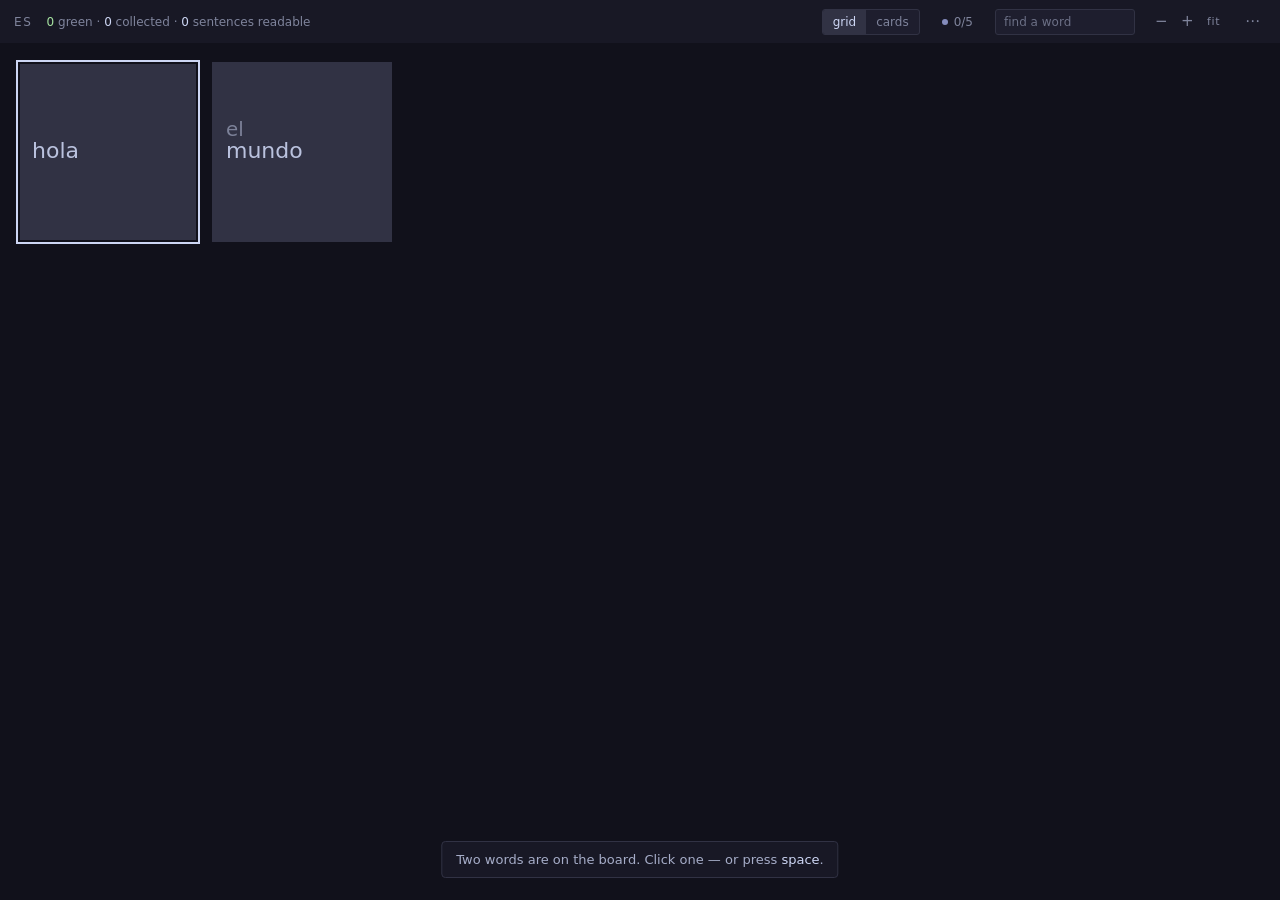
==== commit fbd01010: "Sektile app is now the root; old prototype moved to /prototype/" ====
--- a/index.html
+++ b/index.html
@@ -1,9603 +1,23 @@
 <!doctype html>
 <html lang="en">
-<head>
-<meta charset="utf-8">
-<meta name="viewport" content="width=device-width,initial-scale=1,viewport-fit=cover">
-<title>Atlas</title>
-<style>
-:root{
-  --crust:#11111b; --mantle:#181825; --base:#1e1e2e;
-  --surface0:#313244; --surface1:#45475a; --surface2:#585b70;
-  --overlay0:#6c7086; --overlay1:#7f849c; --subtext0:#a6adc8; --subtext1:#bac2de; --text:#cdd6f4;
-  --lavender:#b4befe; --green:#a6e3a1; --gold:#f4d27a; --red:#f38ba8;
-  --ui: Inter, system-ui, -apple-system, "Segoe UI", sans-serif;
-  font-family: var(--ui);
-}
-*{box-sizing:border-box;margin:0}
-html,body{height:100%;background:var(--crust);color:var(--text);overflow:hidden}
-body{display:flex;flex-direction:column}
-button{font:inherit;color:inherit;background:none;border:0;cursor:pointer}
-input{font:inherit}
-.vh{position:absolute;width:1px;height:1px;overflow:hidden;clip-path:inset(50%)}
-
-/* bar: one row. One sentence of numbers, the view toggle (grid · cards), the bucket, the gate counter, find, zoom. */
-.bar{flex:none;height:44px;display:flex;align-items:center;gap:14px;padding:0 14px;background:var(--mantle);border-bottom:1px solid var(--crust);position:relative;z-index:5}
-.lang{font-size:12px;letter-spacing:.14em;text-transform:uppercase;color:var(--overlay1)}
-.cov{flex:1;min-width:0;display:flex;flex-direction:column;gap:5px;justify-content:center}
-.cov-t{font-size:12px;color:var(--overlay1);white-space:nowrap;overflow:hidden;text-overflow:ellipsis}
-.cov-t b{color:var(--text);font-weight:500;font-variant-numeric:tabular-nums}
-.cov-t em{font-style:normal;color:var(--green);font-variant-numeric:tabular-nums}
-.vt{flex:none;display:flex;height:26px;border-radius:3px;background:var(--base);border:1px solid var(--surface0);overflow:hidden}
-.vt button{padding:0 10px;font-size:12px;color:var(--overlay1);display:inline-flex;align-items:center;gap:6px;white-space:nowrap}
-.vt button:hover{color:var(--text)}
-.vt button.on{background:var(--surface0);color:var(--text)}
-.vt b{font-weight:500;color:var(--lavender);font-variant-numeric:tabular-nums}
-.vt b:empty{display:none}
-.bk{flex:none;height:26px;padding:0 8px;border-radius:3px;font-size:12px;color:var(--overlay1);font-variant-numeric:tabular-nums;white-space:nowrap}
-.bk:before{content:"";display:inline-block;width:6px;height:6px;border-radius:50%;background:var(--lavender);opacity:.7;margin-right:6px;vertical-align:1px}
-.bk:hover{background:var(--surface0);color:var(--text)}
-.bk.full{color:var(--lavender)}
-.clr{flex:none;font-size:12px;color:var(--subtext0);white-space:nowrap;font-variant-numeric:tabular-nums}
-.clr[hidden]{display:none}
-#fq{width:140px;height:26px;background:var(--base);border:1px solid var(--surface0);border-radius:3px;color:var(--text);padding:0 8px;font:12px var(--ui)}
-#fq::placeholder{color:var(--overlay0)}
-#fq:focus{outline:none;border-color:var(--lavender)}
-.zoom{display:flex;align-items:center;gap:2px}
-.zoom button{width:24px;height:24px;border-radius:3px;color:var(--overlay1);font-size:15px;line-height:1}
-.zoom button:hover{background:var(--surface0);color:var(--text)}
-.zoom button.fit{font-size:11px;letter-spacing:.06em}
-
-/* board: one sticky canvas over a tall spacer, native scroll */
-.scroll{flex:1;overflow-y:auto;overflow-x:hidden;position:relative;scrollbar-width:thin;scrollbar-color:var(--surface0) transparent;outline:none}
-#cv{position:sticky;top:0;display:block;touch-action:pan-y;cursor:default}
-#sp{width:1px}
-
-/* one-time hints: one line, bottom centre, never two at once */
-.hint{position:fixed;left:50%;bottom:22px;transform:translateX(-50%);z-index:12;max-width:min(560px,92vw);text-align:center;font-size:13px;line-height:1.5;color:var(--subtext0);background:var(--mantle);border:1px solid var(--surface0);border-radius:4px;padding:8px 14px;display:none;pointer-events:none}
-.hint.on{display:block}
-.hint kbd{font:inherit;color:var(--text)}
-
-/* hover label / touch loupe */
-.tip{position:fixed;z-index:30;pointer-events:none;display:none;background:var(--mantle);border:1px solid var(--surface1);border-radius:3px;padding:4px 8px;font-size:13px;white-space:nowrap;max-width:min(360px,90vw);overflow:hidden;text-overflow:ellipsis}
-.tip b{font-weight:600}
-.tip small{color:var(--overlay0);font-variant-numeric:tabular-nums;margin-left:6px}
-.tip.loupe{font-size:20px;padding:8px 14px}
-
-/* the card: a full-screen focus page. The atlas recedes to a ghost behind it; the centre holds one word or sentence; the margins fill only as steps are earned.
-   One type scale for every width: --fs-s labels · --fs-m body/margins · --fs-h head · --fs-x the sentence · --fs-b controls */
-.scroll,.bar{transition:opacity .25s,filter .25s}
-body.fx .scroll,body.fx .bar,body.fx .hint{visibility:hidden}
-.fo{position:fixed;inset:0;z-index:20;background:var(--base);display:none;overflow:hidden auto;overscroll-behavior:contain;scrollbar-width:thin;scrollbar-color:var(--surface0) transparent;
-  --fs-s:clamp(11px,.72vw,26px);--fs-m:clamp(15px,1.12vw,40px);--fs-h:clamp(20px,1.75vw,64px);--fs-x:clamp(30px,2.9vw,104px);--fs-b:clamp(14px,.95vw,34px);--gut:clamp(24px,3vw,110px);--cw:clamp(520px,38vw,1400px);
-  font-size:var(--fs-m);grid-template-columns:minmax(0,1fr) minmax(0,var(--cw)) minmax(0,1fr);grid-template-rows:auto 1fr auto;grid-template-areas:"top top top" "l c r" "ft ft ft";column-gap:var(--gut);padding:0 var(--gut)}
-.fo.on{display:grid}
-.fo.pg{--cw:clamp(560px,46vw,1700px)}
-.fo.leaving{pointer-events:none}
-.fo-top{grid-area:top;display:flex;align-items:flex-start;gap:clamp(12px,1.2vw,40px);padding-top:clamp(14px,1.3vw,48px)}
-.back{font-size:max(12px,var(--fs-s));color:var(--overlay1);letter-spacing:.04em;display:inline-flex;gap:.6em;align-items:center;padding:.45em .7em;margin-left:-.7em;border-radius:4px;white-space:nowrap}
-.back:hover{color:var(--text);background:var(--surface0)}
-.back kbd{font:inherit;font-size:.9em;border:1px solid var(--surface1);border-radius:3px;padding:0 .45em;color:var(--overlay1)}
-.back.home{margin-left:0}
-.back.home[hidden]{display:none}
-@media (hover:none){.back kbd{display:none}}
-.fhint{flex:1;min-width:0;text-align:center;font-size:max(12px,var(--fs-s));color:var(--subtext0);line-height:1.5;padding-top:.45em}
-.fhint kbd{font:inherit;color:var(--text)}
-.mmw{position:relative;flex:none;line-height:0;margin-right:-4px}
-#mm{display:block;cursor:pointer;touch-action:manipulation}
-.mmc{position:absolute;border-radius:2px;border:2px solid var(--lavender);pointer-events:none;animation:pu 1.8s ease-in-out infinite;display:none}
-.mmc.on{border-color:var(--green);animation:none}
-.fo.rd .mmw{visibility:hidden}  /* the cards view: the minimap would point at the answer */
-@keyframes pu{50%{box-shadow:0 0 0 4px #b4befe33}}
-/* centre */
-.fo-c{grid-area:c;align-self:center;display:flex;flex-direction:column;align-items:center;text-align:center;min-width:0;padding:clamp(20px,3vh,64px) 0}
-.flab{font-size:var(--fs-s);letter-spacing:.18em;text-transform:uppercase;color:var(--overlay0);display:flex;gap:1.2em;flex-wrap:wrap;justify-content:center}
-.flab i{font-style:normal;color:var(--lavender)}
-.flab.g span{color:var(--green)}
-.flab.au span{color:var(--gold)}
-.hd{margin-top:clamp(16px,2.2vh,48px);font-size:var(--fs-h);font-weight:600;letter-spacing:-.01em;display:flex;align-items:baseline;gap:.5em;justify-content:center;flex-wrap:wrap}
-.hd i{font-style:normal;font-weight:400;color:var(--subtext0)}
-.hd small{font-size:var(--fs-s);font-weight:400;color:var(--overlay0);letter-spacing:.06em}
-.hd.cue{color:var(--subtext0);font-weight:500}
-.hd.solo{font-size:var(--fs-x);margin-top:clamp(20px,3vh,64px)}
-.sx{margin-top:clamp(14px,2vh,40px);font-size:var(--fs-x);line-height:1.3;letter-spacing:-.01em;overflow-wrap:break-word;max-width:100%}
-.sx.sm{font-size:var(--fs-h)}
-.sx .en{display:block;font-size:var(--fs-m);color:var(--overlay1);margin-top:.7em;letter-spacing:0;line-height:1.5}
-.tk{border-radius:3px;position:relative;cursor:pointer;padding:0 .04em}
-.tk.tg{color:var(--lavender);font-weight:600;box-shadow:inset 0 -.07em 0 var(--lavender)}
-.tk.ok{color:var(--green);font-weight:600}
-.tk.unk{color:var(--overlay1)}
-.tk.fogw{color:var(--overlay0);cursor:default}
-.tk.off{color:var(--overlay0);font-style:italic;cursor:default}
-@media (hover:hover){
-  .tk[data-l]:hover{background:var(--surface0)}
-  .tk[data-l]:hover:after{content:attr(data-l);position:absolute;left:50%;bottom:calc(100% + 6px);transform:translateX(-50%);background:var(--mantle);border:1px solid var(--surface1);border-radius:3px;padding:.15em .6em;font-size:max(13px,var(--fs-s));line-height:1.5;font-weight:400;font-style:normal;color:var(--subtext1);white-space:nowrap;z-index:3;letter-spacing:0;pointer-events:none}
-}
-.mean{margin-top:clamp(12px,1.8vh,36px);font-size:var(--fs-h);color:var(--subtext1);line-height:1.35}
-.nt{margin-top:clamp(12px,1.6vh,30px);line-height:1.5;color:var(--overlay1);max-width:34em}
-.nt b{color:var(--subtext1);font-weight:500}
-.nt.ok,.nt.ok b{color:var(--green)}
-.vd{margin-top:clamp(10px,1.4vh,26px);line-height:1.45}
-.vd b{font-weight:500}
-.vd.bad{color:var(--red)}
-.vd.ok{color:var(--green)}
-.gs{margin-top:.5em;color:var(--overlay1)}
-.gs b{color:var(--subtext1);font-weight:500}
-.gs.ok,.gs.ok b{color:var(--green)}
-.ans{display:block;width:min(100%,24em);height:2.8em;margin-top:clamp(16px,2.2vh,40px);font-size:var(--fs-b);background:var(--base);border:1px solid var(--surface0);border-radius:5px;padding:0 1em;text-align:center;color:var(--text)}
-.ans:focus{outline:none;border-color:var(--lavender)}
-.ans::placeholder{color:var(--overlay0)}
-/* accent keys under a Spanish answer field: always shown, so they never hint that the answer has an accent */
-.acc{display:flex;gap:.3em;margin-top:.8em;justify-content:center;font-size:var(--fs-b);max-width:100%}
-.acc button{width:2.5em;height:2.3em;background:var(--base);border:1px solid var(--surface0);border-radius:4px;color:var(--subtext1);font-size:1.05em}
-@media (hover:hover){.acc button:hover{background:var(--surface0);color:var(--text)}}
-.acts{display:flex;gap:.6em;justify-content:center;flex-wrap:wrap;margin-top:clamp(16px,2.4vh,44px);font-size:var(--fs-b);width:100%}
-.fb{min-width:8em;height:2.8em;padding:0 1.4em;background:var(--base);border:1px solid var(--surface0);border-radius:5px;color:var(--subtext1);white-space:nowrap}
-.fb:hover{background:var(--surface0);color:var(--text)}
-.fb.pri{border-color:#b4befe55;color:var(--lavender)}
-.fb.quiet{background:none;min-width:0;color:var(--overlay1)}
-.fb small{margin-left:.7em;font-size:.78em;color:var(--overlay0)}
-.yn{display:grid;grid-template-columns:1fr 1fr;gap:.6em;width:min(100%,22em)}
-.yn .fb{min-width:0}
-.rate{display:grid;grid-template-columns:repeat(4,1fr);gap:.4em;width:min(100%,30em)}
-.rate button{height:3.2em;background:var(--base);border:1px solid var(--surface0);border-radius:5px;display:flex;flex-direction:column;align-items:center;justify-content:center;gap:.1em;color:var(--subtext1)}
-.rate button small{font-size:.72em;color:var(--overlay0);font-variant-numeric:tabular-nums}
-.rate button:hover{background:var(--surface0)}
-.rate button:first-child{color:var(--red)}
-.rate button.sug{box-shadow:inset 0 -2px 0 var(--lavender)}
-.lnks{margin-top:clamp(14px,2vh,36px);display:flex;gap:.4em 1.6em;justify-content:center;flex-wrap:wrap;font-size:max(12px,var(--fs-s))}
-.lnk{color:var(--overlay1);letter-spacing:.02em;padding:.3em 0}
-.lnk:hover{color:var(--text)}
-.lnk[disabled]{opacity:.5;cursor:default}
-/* margins: items fade in as they are earned; an item already shown for this word stays still */
-.fo-l,.fo-r{align-self:center;min-width:0;display:flex;flex-direction:column;gap:clamp(18px,2.6vh,52px);padding:clamp(20px,3vh,64px) 0}
-.fo-l{grid-area:l;text-align:right;align-items:flex-end}
-.fo-r{grid-area:r;align-items:flex-start}
-.it{max-width:min(100%,24em);animation:in .5s ease both}
-.it.keep{animation:none}
-@keyframes in{from{opacity:0;transform:translateY(8px)}to{opacity:1;transform:none}}
-.it h4{font-size:var(--fs-s);letter-spacing:.16em;text-transform:uppercase;color:var(--overlay0);font-weight:500;margin-bottom:.7em}
-.it p{line-height:1.5;color:var(--subtext0)}
-.it p.sm{font-size:.85em;color:var(--overlay0);margin-top:.3em}
-.it.ok p{color:var(--green)}
-.it.ok b{font-weight:500}
-.chips{display:flex;flex-wrap:wrap;align-items:center;gap:.4em;margin-top:.5em}
-.fo-l .chips{justify-content:flex-end}
-.chip{font-size:.85em;padding:.25em .8em;border-radius:1em;background:var(--base);border:1px solid var(--surface0);color:var(--subtext1);line-height:1.4}
-.chip:hover{background:var(--surface0);color:var(--text)}
-.chip.new{color:var(--lavender);border-color:#b4befe44}
-.chips .cap{font-size:.78em;color:var(--overlay0)}
-/* the upgraded card (a collected word): the word, its attributes, its sentences. A sentence that still has words in the fog is one button: clicking it brings them all onto the board */
-.sents{margin-top:clamp(18px,2.6vh,48px);display:flex;flex-direction:column;gap:.55em;width:min(100%,36em);text-align:left}
-.sb{display:block;width:100%;text-align:left;font-size:calc(var(--fs-m)*1.12);line-height:1.45;padding:.6em 4.6em .6em .9em;border:1px solid var(--surface0);border-radius:6px;background:var(--base);color:var(--subtext1);position:relative}
-.sb:after{content:"open";position:absolute;right:.9em;top:50%;transform:translateY(-50%);font-size:max(11px,var(--fs-s));letter-spacing:.14em;text-transform:uppercase;color:var(--overlay0)}
-@media (hover:hover){.sb:hover{background:var(--surface0);border-color:#b4befe55}.sb:hover:after{color:var(--lavender)}}
-.sb .tk{cursor:inherit}
-.sents .sn{font-size:calc(var(--fs-m)*1.12);line-height:1.45;padding:.6em .9em;color:var(--subtext1)}
-.sents .sn .en{display:block;font-size:.85em;color:var(--overlay1);margin-top:.15em}
-.sents .sn .sm{font-size:.8em;color:var(--overlay0);margin-top:.3em}
-.sents .lnk{align-self:flex-start}
-.gate{margin-top:clamp(12px,1.6vh,30px);line-height:1.5;color:var(--subtext0);border-left:2px solid var(--lavender);padding:.3em 0 .3em .9em;text-align:left;max-width:34em}
-.gate b{color:var(--text);font-weight:500}
-.gate .lnk{padding:0;color:var(--lavender)}
-.sents .gate{margin:0 0 .3em}
-.gl{margin-top:.35em;font-size:var(--fs-h);color:var(--subtext1);line-height:1.35}
-.tags{display:flex;gap:.5em;flex-wrap:wrap;justify-content:center;margin-top:clamp(12px,1.6vh,30px)}
-.tag{font-size:max(12px,var(--fs-s));letter-spacing:.06em;padding:.3em .9em;border-radius:1em;border:1px solid var(--surface1);color:var(--subtext0)}
-.tag:hover,.tag.on{color:var(--lavender);border-color:#b4befe66}
-.forms{margin-top:clamp(18px,2.8vh,52px);max-width:100%}
-.cj{border-collapse:collapse;font-size:calc(var(--fs-m)*.94);font-variant-numeric:tabular-nums}
-.cj th{font-weight:500;color:var(--overlay0);font-size:var(--fs-s);letter-spacing:.1em;text-transform:uppercase;padding:.2em .75em .6em;text-align:left;white-space:nowrap}
-.cj td{padding:.24em .75em;text-align:left;color:var(--subtext1);white-space:nowrap}
-.cj th[scope=row]{text-transform:none;letter-spacing:0;font-size:calc(var(--fs-m)*.78);color:var(--overlay0);text-align:right;padding:.24em .9em .24em 0;font-weight:400}
-.cj td.x{color:var(--lavender)}
-.cj td.cur{background:#b4befe14;border-radius:3px}
-.vx{margin-top:.9em;font-size:calc(var(--fs-m)*.9);color:var(--overlay0);display:flex;gap:.4em 1.6em;justify-content:center;flex-wrap:wrap}
-.vx b{color:var(--subtext1);font-weight:500}
-.vx b.x{color:var(--lavender)}
-.tz{display:none}
-.nf{display:grid;grid-template-columns:auto auto;gap:.35em 2.2em;font-size:calc(var(--fs-h)*.8);text-align:left;justify-content:center}
-.nf span{color:var(--subtext1)}
-.nf i{font-style:normal;color:var(--overlay1)}
-.nf .x{color:var(--lavender)}
-.nf small{grid-column:1/-1;font-size:var(--fs-s);letter-spacing:.1em;text-transform:uppercase;color:var(--overlay0);margin-top:.4em}
-/* footer: what Enter does, and the keys */
-.fo-ft{grid-area:ft;display:flex;justify-content:center;align-items:center;flex-wrap:wrap;gap:.3em 1.4em;min-height:clamp(48px,4.4vw,120px);font-size:max(11px,var(--fs-s));color:var(--overlay0);text-align:center;padding-bottom:env(safe-area-inset-bottom)}
-.fo-ft kbd{font:inherit;border:1px solid var(--surface1);border-radius:3px;padding:0 .4em;color:var(--overlay1)}
-.fo-ft b{color:var(--subtext1);font-weight:500}
-@media (max-width:1100px){
-  .fo{grid-template-columns:minmax(0,1fr);grid-template-rows:auto auto auto auto 1fr;grid-template-areas:"top" "c" "l" "r" "ft";padding:0 max(16px,env(safe-area-inset-left)) 0 max(16px,env(safe-area-inset-right))}
-  .fo-c{align-self:start;padding-bottom:clamp(16px,3vh,40px)}
-  .fo-l,.fo-r{align-self:start;text-align:left;align-items:stretch;padding:0 0 clamp(16px,3vh,32px)}
-  .fo-l .chips{justify-content:flex-start}
-  .it{max-width:none}
-  .fo-ft{align-items:flex-end;padding-bottom:calc(14px + env(safe-area-inset-bottom))}
-}
-
-/* simulation strip: prototype only, hidden unless ?sim or ` */
-.sim{flex:none;height:28px;display:none;align-items:center;gap:10px;padding:0 14px;background:var(--mantle);border-top:1px solid var(--crust);font-size:11px;color:var(--overlay0);font-variant-numeric:tabular-nums;white-space:nowrap;overflow-x:auto;scrollbar-width:none}
-.sim.on{display:flex}
-.sim b{color:var(--overlay1);font-weight:500}
-.sim button{color:var(--overlay1);padding:3px 7px;border-radius:2px;border:1px solid var(--surface0)}
-.sim button:hover{background:var(--surface0);color:var(--text)}
-.sim .lab{letter-spacing:.1em;text-transform:uppercase;font-size:9px}
-
-@media (max-width:720px){
-  .bar{gap:8px;padding:0 10px}
-  .lang,#zp,#zm{display:none}
-  .vt button{padding:0 8px}
-  .bk{padding:0 6px}
-  .clr{font-size:11px}
-  #fq{width:64px}
-  /* the focus page sits on the visual viewport (--kb = soft keyboard height, --vvh = visible height; set by vvSync) and scrolls within itself */
-  .fo{top:auto;bottom:var(--kb,0px);height:var(--vvh,100dvh);padding-top:env(safe-area-inset-top);--fs-s:11px;--fs-m:16px;--fs-h:22px;--fs-x:clamp(24px,7.4vw,32px);--fs-b:16px;--gut:16px}
-  .fo-top{padding-top:8px}
-  .kbh{display:none}
-  .fo-c{padding-top:14px}
-  .hd.solo{font-size:clamp(30px,10vw,40px)}
-  .acc{width:100%;gap:2px}
-  .acc button{flex:1;width:auto}
-  .acts .fb{flex:1}
-  .yn,.rate{width:100%}
-  .cj{font-size:17px}
-  .hint{bottom:calc(14px + env(safe-area-inset-bottom));font-size:12px}
-}
-/* word page, one column: the conjugation shows one tense at a time, chosen above the table */
-@media (max-width:720px){
-  .tz{display:flex;flex-wrap:wrap;gap:4px;justify-content:center;margin-bottom:10px}
-  .tz button{font-size:13px;padding:0 12px;min-height:36px;border-radius:18px;border:1px solid var(--surface0);color:var(--overlay1)}
-  .tz button.on{color:var(--lavender);border-color:#b4befe66}
-  .cj [data-t]{display:none}
-  .cj[data-s="0"] [data-t="0"],.cj[data-s="1"] [data-t="1"],.cj[data-s="2"] [data-t="2"],.cj[data-s="3"] [data-t="3"],.cj[data-s="4"] [data-t="4"],.cj[data-s="5"] [data-t="5"]{display:table-cell}
-}
-/* touch: no double-tap zoom, no pull-to-refresh or rubber-band behind the page; the page scrolls within itself */
-html{touch-action:manipulation}
-html,body{overscroll-behavior:none}
-.fo,.scroll{overscroll-behavior:contain}
-@media (pointer:coarse){
-  #fq{font-size:16px}  /* under 16px iOS zooms on focus */
-  .fo .ans{font-size:max(16px,var(--fs-b))}
-  .bar{height:calc(54px + env(safe-area-inset-top));padding-top:env(safe-area-inset-top);padding-left:max(10px,env(safe-area-inset-left));padding-right:max(10px,env(safe-area-inset-right))}
-  .bk,#fq{height:44px}
-  .bk{min-width:44px}
-  .vt{height:auto}
-  .vt button{min-height:44px;min-width:44px;justify-content:center}
-  .sb{min-height:44px}
-  .zoom button{width:44px;height:44px}
-  .back{min-height:44px}
-  .acc button,.tz button{min-height:44px}
-  .lnk{min-height:44px;display:inline-flex;align-items:center}
-  button.chip,.tag{min-height:44px;min-width:44px;display:inline-flex;align-items:center;justify-content:center}
-  .ans,.fb{min-height:44px}
-  .fb small{display:none}  /* key hints */
-  button:active{filter:brightness(1.35)}
-}
-@media (prefers-reduced-motion:reduce){*{scroll-behavior:auto !important}}
-</style>
-<link rel="manifest" href="manifest.webmanifest">
-<meta name="theme-color" content="#11111b">
-<link rel="apple-touch-icon" href="icons/apple-touch-icon.png">
-<link rel="icon" type="image/png" href="icons/icon-192.png">
-<meta name="apple-mobile-web-app-capable" content="yes">
-<meta name="mobile-web-app-capable" content="yes">
-<meta name="apple-mobile-web-app-status-bar-style" content="black-translucent">
-<meta name="apple-mobile-web-app-title" content="Atlas">
-</head>
-<body>
-<header class="bar">
-  <div class="lang">es</div>
-  <div class="cov"><div class="cov-t" id="covt"></div></div>
-  <div class="vt" role="group" aria-label="View"><button id="vg" class="on" title="The grid (esc)">grid</button><button id="vc" title="Flashcards (c)">cards<b id="vcn"></b></button></div>
-  <button class="bk" id="bk"></button><span class="clr" id="clr" hidden></span>
-  <input id="fq" type="search" placeholder="find a word" aria-label="Find a word: reveals it on the board" lang="es" autocomplete="off" autocapitalize="off" autocorrect="off" spellcheck="false" enterkeyhint="search">
-  <div class="zoom"><button id="zm" aria-label="Zoom out">−</button><button id="zp" aria-label="Zoom in">+</button><button id="z0" class="fit" aria-label="Fit what you have found">fit</button></div>
-</header>
-<main class="scroll" id="sc" tabindex="0" role="application" aria-label="The Spanish words you have found, most common first. Arrows move, Enter opens, Space goes to the next step, c opens the flashcards.">
-  <canvas id="cv" aria-hidden="true"></canvas><div id="sp"></div>
-</main>
-<div class="hint" id="hint"></div>
-<footer class="sim" id="sim">
-  <span class="lab">simulation · not product ui</span>
-  <button id="s1">+1 day</button><button id="s7">+7 days</button><button id="snd">next due</button><button id="sl10">learn 10</button><button id="sl100">learn 100</button><button id="sr">reset</button><span id="simt"></span>
-</footer>
-<div class="fo" id="pop" role="dialog" aria-modal="true" aria-label="Word">
-  <div class="fo-top"><button class="back" id="back"><kbd>esc</kbd><span id="backt">atlas</span></button><div class="fhint" id="fhint"></div><div class="mmw"><canvas id="mm" aria-hidden="true"></canvas><i class="mmc" id="mmc"></i></div></div>
-  <div class="fo-l" id="foL"></div><div class="fo-c" id="foC"></div><div class="fo-r" id="foR"></div>
-  <div class="fo-ft" id="foF"></div>
-</div>
-<div class="tip" id="tip"></div>
-<div class="vh" id="live" aria-live="polite"></div>
-
-<script>
-"use strict";
-const $=id=>document.getElementById(id);
-const sc=$("sc"),cv=$("cv"),sp=$("sp"),pop=$("pop"),tip=$("tip"),fq=$("fq"),hint=$("hint");
-const foL=$("foL"),foC=$("foC"),foR=$("foR"),foF=$("foF"),mm=$("mm"),mmc=$("mmc"),fhint=$("fhint");
-const ctx=cv.getContext("2d",{alpha:false});
-const Q=new URLSearchParams(location.search);
-const RM=matchMedia("(prefers-reduced-motion: reduce)").matches;
-const narrow=()=>innerWidth<=720;
-const esc=s=>String(s).replace(/[&<>"]/g,m=>({"&":"&amp;","<":"&lt;",">":"&gt;",'"':"&quot;"}[m]));
-const strip=s=>s.normalize("NFD").replace(/[̀-ͯ]/g,"");
-const norm=s=>s.trim().toLowerCase().replace(/\s+/g," ");
-const flat=s=>strip(s.toLowerCase()).replace(/[^a-zñ ]/g," ").replace(/\s+/g," ").trim();
-
-// ---------- tokens ----------
-const css=getComputedStyle(document.documentElement),T=n=>css.getPropertyValue("--"+n).trim();
-const C={crust:T("crust"),base:T("base"),s0:T("surface0"),s1:T("surface1"),s2:T("surface2"),o0:T("overlay0"),o1:T("overlay1"),sub:T("subtext1"),text:T("text"),lav:T("lavender"),green:T("green"),gold:T("gold"),red:T("red")};
-const hex=h=>[1,3,5].map(j=>parseInt(h.slice(j,j+2),16));
-// colour = learning strength only (the scheduled interval), blended perceptually: OKLab from the unlocked tile (surface0) towards green as the interval goes 0 → 7 d
-// (full green only strictly beyond 7 d), then OKLCH from green to gold by log-interval up to GOLD_DAYS. Time alone never fades it; due is the hollow outline.
-const lin=c=>{c/=255;return c<=.04045?c/12.92:Math.pow((c+.055)/1.055,2.4)},gam=c=>{const v=c<=.0031308?12.92*c:1.055*Math.pow(c,1/2.4)-.055;return Math.round(Math.max(0,Math.min(1,v))*255)};
-function lab(h){const[r,g,b]=hex(h).map(lin),l=Math.cbrt(.4122214708*r+.5363325363*g+.0514459929*b),m=Math.cbrt(.2119034982*r+.6806995451*g+.1073969566*b),s=Math.cbrt(.0883024619*r+.2817188376*g+.6299787005*b);
-  return[.2104542553*l+.793617785*m-.0040720468*s,1.9779984951*l-2.428592205*m+.4505937099*s,.0259040371*l+.7827717662*m-.808675766*s]}
-function rgbOf([L,a,b]){const l=Math.pow(L+.3963377774*a+.2158037573*b,3),m=Math.pow(L-.1055613458*a-.0638541728*b,3),s=Math.pow(L-.0894841775*a-1.291485548*b,3);
-  return"rgb("+[4.0767416621*l-3.3077115913*m+.2309699292*s,-1.2684380046*l+2.6097574011*m-.3413193965*s,-.0041960863*l-.7034186147*m+1.707614701*s].map(gam).join(",")+")"}
-const lerp=(a,b,t)=>a.map((v,j)=>v+(b[j]-v)*t);
-const lchMix=(A,B,t)=>{const c=x=>[x[0],Math.hypot(x[1],x[2]),Math.atan2(x[2],x[1])],P=c(A),Q=c(B);let dh=Q[2]-P[2];if(dh>Math.PI)dh-=2*Math.PI;if(dh<-Math.PI)dh+=2*Math.PI;
-  const L=P[0]+(Q[0]-P[0])*t,Ch=P[1]+(Q[1]-P[1])*t,h=P[2]+dh*t;return[L,Ch*Math.cos(h),Ch*Math.sin(h)]};
-// buckets: 0 fog · 1 on the board, never rated (transparent) · 2..21 learning, interval 0 → 7 d (sqrt ramp, 80 % of the way at 7 d) · 22 green (> 7 d) … 45 gold (≥ GOLD_DAYS)
-const NB=46,LAB0=lab(C.s0),LABG=lab(C.green),LABY=lab(C.gold),COL=[C.crust,C.s0],LUM=[0,LAB0[0]];
-for(let b=0;b<20;b++){const x=lerp(LAB0,LABG,.8*b/19);COL.push(rgbOf(x));LUM.push(x[0])}
-for(let b=0;b<24;b++){const x=lchMix(LABG,LABY,b/23);COL.push(rgbOf(x));LUM.push(x[0])}
-
-// =====================================================================
-// CONTENT (top 5,000 lemmas from prototypes/data via atlas-v1's embed; hand glosses; sentence bank + seed sentences)
-// =====================================================================
-const HEAD=`de|prep|of, from|el|art|the|que|conj|that, which|y|conj|and|a|prep|to, at|en|prep|in, on|un|art|a, an|ser|verb|to be|se|pron|oneself|no|adv|no, not|haber|verb|to have (aux.); there is|por|prep|by, through|con|prep|with|su|det|his, her, their|para|prep|for, in order to|como|conj|like, as|estar|verb|to be (state, place)|tener|verb|to have|le|pron|to him, to her|lo|pron|it, him|todo|det|all, every|pero|conj|but|más|adv|more|hacer|verb|to do, make|o|conj|or|poder|verb|can, be able|decir|verb|to say, tell|este|det|this|ir|verb|to go|otro|det|other, another|ese|det|that|si|conj|if|me|pron|me|ya|adv|already|ver|verb|to see|porque|conj|because|dar|verb|to give|cuando|conj|when|muy|adv|very|sin|prep|without|vez|noun|time, occasion|mucho|det|much, a lot|saber|verb|to know (facts)|qué|pron|what|sobre|prep|on, about|mi|det|my|alguno|det|some, any|mismo|adj|same|yo|pron|I|también|adv|also|hasta|prep|until, even|año|noun|year|dos|num|two|querer|verb|to want; to love|entre|prep|between|así|adv|like this, so|primero|adj|first|desde|prep|since, from|grande|adj|big, great|eso|pron|that|ni|conj|nor|nos|pron|us|llegar|verb|to arrive|pasar|verb|to pass, happen|tiempo|noun|time; weather|ella|pron|she|sí|adv|yes|día|noun|day|uno|num|one|bien|adv|well|poco|adv|little, few|deber|verb|must, to owe|entonces|adv|then, so|poner|verb|to put|cosa|noun|thing|tanto|adv|so much|hombre|noun|man|parecer|verb|to seem|nuestro|det|our|tan|adv|so, as|donde|adv|where|ahora|adv|now|parte|noun|part|después|adv|after, later|vida|noun|life|quedar|verb|to stay, remain|siempre|adv|always|creer|verb|to believe|hablar|verb|to speak|llevar|verb|to carry; to wear|dejar|verb|to leave; to let|nada|pron|nothing|cada|det|each|seguir|verb|to follow|menos|adv|less|nuevo|adj|new|encontrar|verb|to find|algo|pron|something|solo|adv|only, alone|te|pron|you (object)|él|pron|he|bueno|adj|good|aquí|adv|here|esto|pron|this (neuter)|usted|pron|you (formal)|gracias|noun|thanks|señor|noun|sir, mister|casa|noun|house; home|mujer|noun|woman, wife|verdad|noun|truth|hola|interj|hello|favor|noun|favour|ahí|adv|there|mundo|noun|world|nadie|pron|nobody|nunca|adv|never|noche|noun|night|mamá|noun|mum|papá|noun|dad|venir|verb|to come|esperar|verb|to wait; to hope|pensar|verb|to think|salir|verb|to go out, leave|volver|verb|to return|mirar|verb|to look at|tomar|verb|to take; to drink|conocer|verb|to know (people, places)|vivir|verb|to live|sentir|verb|to feel|gente|noun|people (singular!)|amigo|noun|friend|padre|noun|father|madre|noun|mother|hijo|noun|son, child|hermano|noun|brother|niño|noun|child, boy|trabajo|noun|work; job|dinero|noun|money|problema|noun|problem|forma|noun|form, way|momento|noun|moment|mano|noun|hand|ojo|noun|eye|cabeza|noun|head|nombre|noun|name|lugar|noun|place|hora|noun|hour, time|agua|noun|water|tierra|noun|earth, land|mañana|adv|tomorrow; morning|hoy|adv|today|tarde|adv|late; afternoon|antes|adv|before|luego|adv|then, later|aún|adv|still, yet|todavía|adv|still, yet|además|adv|besides|casi|adv|almost|quizá|adv|maybe|claro|adv|of course; clear|cierto|adj|true, certain|malo|adj|bad|mejor|adj|better, best|peor|adj|worse|pequeño|adj|small, little|largo|adj|long|último|adj|last|único|adj|only, unique|propio|adj|own|importante|adj|important|difícil|adj|difficult|fácil|adj|easy|viejo|adj|old|joven|adj|young|feliz|adj|happy|loco|adj|crazy|muerto|adj|dead|vivo|adj|alive|seguro|adj|sure, safe|gustar|verb|to like (to please)|necesitar|verb|to need|ayudar|verb|to help|entender|verb|to understand|pedir|verb|to ask for; to order|preguntar|verb|to ask (a question)|buscar|verb|to look for|perder|verb|to lose|ganar|verb|to win, earn|jugar|verb|to play|trabajar|verb|to work|comer|verb|to eat|beber|verb|to drink|dormir|verb|to sleep|morir|verb|to die|matar|verb|to kill|vender|verb|to sell|comprar|verb|to buy|abrir|verb|to open|cerrar|verb|to close|escuchar|verb|to listen|leer|verb|to read|escribir|verb|to write|recordar|verb|to remember|olvidar|verb|to forget|empezar|verb|to begin|terminar|verb|to finish|cambiar|verb|to change|llamar|verb|to call|contar|verb|to count; to tell|usar|verb|to use|ellos|pron|they|nosotros|pron|we|tú|pron|you (informal)|tu|det|your|alguien|pron|someone|aquel|det|that (over there)|cual|pron|which|quien|pron|who|cuánto|pron|how much|cómo|adv|how|dónde|adv|where (question)|cuándo|adv|when (question)|ninguno|det|none, no|bastante|adv|quite, enough|demasiado|adv|too much|mientras|conj|while; whereas|aunque|conj|although|pues|conj|well, so|sino|conj|but rather|contra|prep|against|hacia|prep|towards|durante|prep|during|según|prep|according to|tres|num|three|cuatro|num|four|cinco|num|five|diez|num|ten|cien|num|hundred|mil|num|thousand|semana|noun|week|mes|noun|month|minuto|noun|minute|historia|noun|story; history|palabra|noun|word|idea|noun|idea|razón|noun|reason|cuenta|noun|bill; account|manera|noun|way, manner|lado|noun|side|camino|noun|road, way|puerta|noun|door|coche|noun|car|calle|noun|street|ciudad|noun|city|país|noun|country|pueblo|noun|town; people|familia|noun|family|persona|noun|person|chico|noun|boy, kid|chica|noun|girl|rey|noun|king|dios|noun|god|guerra|noun|war|muerte|noun|death|amor|noun|love|miedo|noun|fear|cuerpo|noun|body|corazón|noun|heart|cara|noun|face|pie|noun|foot|sangre|noun|blood|libro|noun|book|mesa|noun|table|cama|noun|bed|perro|noun|dog|gato|noun|cat|comida|noun|food|pan|noun|bread|leche|noun|milk|café|noun|coffee|vino|noun|wine|fuego|noun|fire|luz|noun|light|sol|noun|sun|frío|adj|cold|caliente|adj|hot|blanco|adj|white|negro|adj|black|rojo|adj|red|verde|adj|green|azul|adj|blue|alto|adj|tall, high|bajo|adj|short, low|fuerte|adj|strong|rápido|adj|fast|lento|adj|slow|limpio|adj|clean|sucio|adj|dirty|lleno|adj|full`;
-const SPARSE=`350 médico|noun|doctor
-360 cine|noun|cinema
-370 escuela|noun|school
-380 vaso|noun|glass
-390 respuesta|noun|answer
-410 ventana|noun|window
-420 manzana|noun|apple
-430 sofá|noun|sofa
-440 chaqueta|noun|jacket
-450 paz|noun|peace
-460 barrio|noun|neighbourhood
-470 mochila|noun|backpack
-480 hermana|noun|sister
-490 hambre|noun|hunger
-500 cocinar|verb|to cook
-510 música|noun|music
-520 llover|verb|to rain
-530 lluvia|noun|rain
-540 descansar|verb|to rest
-550 fumar|verb|to smoke
-560 centro|noun|centre
-570 calor|noun|heat
-580 ayuda|noun|help
-590 amable|adj|kind
-600 cerca|adv|near
-610 afuera|adv|outside
-620 raro|adj|strange
-640 llave|noun|key
-650 profesor|noun|teacher
-660 estudiar|verb|to study
-670 aprender|verb|to learn
-680 caro|adj|expensive
-690 veinte|num|twenty
-700 corto|adj|short
-1100 cansado|adj|tired
-1400 paraguas|noun|umbrella
-2200 paella|noun|paella`;
-const FEM="gracias mujer verdad casa noche mamá gente madre mano cabeza hora agua tierra semana historia palabra idea razón cuenta manera puerta calle ciudad familia persona chica guerra muerte sangre mesa cama comida leche luz escuela respuesta ventana manzana chaqueta paz mochila hermana hambre música lluvia ayuda llave paella vida parte cosa vez".split(" ");
-// a few more short glosses for the seed path (the kaikki line is often a dictionary definition, not a flashcard gloss)
-const MY={hola:"hello",mundo:"world",cómo:"how",gracias:"thanks",bien:"well, fine",casa:"house, home",libro:"book",verdad:"truth",llamar:"to call · me llamo = my name is",café:"coffee",favor:"favour · por favor = please",entender:"to understand",español:"Spanish",mesa:"table",gente:"people",amigo:"friend",pequeño:"small",tal:"such · ¿qué tal? = how's it going",también:"also, too",poco:"little, a bit",hoy:"today",luego:"later, then",sentir:"to feel · lo siento = I'm sorry",adiós:"goodbye",hasta:"until · hasta luego = see you",mañana:"tomorrow; morning",dónde:"where",sí:"yes",no:"no, not",día:"day",noche:"night",bueno:"good",mucho:"much, many",nada:"nothing",aquí:"here",vivir:"to live",tiempo:"time; weather",haber:"to have (aux.) · hay = there is",tener:"to have",ser:"to be (who/what it is)",estar:"to be (where/how it is)",el:"the",un:"a, an",de:"of, from",a:"to, at",en:"in, on, at",por:"by, for, through",mi:"my",te:"you (object)",me:"me",lo:"it, him",yo:"I",qué:"what",todo:"all, everything",esto:"this",eso:"that",se:"oneself; himself, herself",que:"that, which",y:"and",muy:"very",querer:"to want; to love",saber:"to know (facts) · no sé = I don't know",hablar:"to speak",ver:"to see",ir:"to go",hacer:"to do, make",decir:"to say",poder:"can, to be able",dar:"to give",grande:"big",ya:"already; now",más:"more",pero:"but",si:"if",con:"with",para:"for, to",su:"his, her, their",tu:"your",le:"to him, to her",la:"the; her, it",los:"the",las:"the",vez:"time, occasion",año:"year",ahora:"now",cosa:"thing",hombre:"man",mujer:"woman",vida:"life",padre:"father",madre:"mother",hermano:"brother",hermana:"sister",perro:"dog",gato:"cat",agua:"water",pan:"bread",leche:"milk",ciudad:"city",calle:"street",escuela:"school",trabajo:"work, job",noches:"nights",cine:"cinema",coche:"car",niño:"child",niña:"girl",nombre:"name",hora:"hour; time",palabra:"word",respuesta:"answer",ventana:"window",puerta:"door",llave:"key",mano:"hand",ojo:"eye",cuenta:"bill; account",música:"music",ayuda:"help",paz:"peace",razón:"reason · tienes razón = you're right",médico:"doctor",profesor:"teacher",amable:"kind",caro:"expensive",corto:"short",rojo:"red",verde:"green",nuevo:"new",otro:"other, another",dos:"two",tres:"three",veinte:"twenty",frío:"cold",lluvia:"rain",paraguas:"umbrella",cansado:"tired",chaqueta:"jacket",manzana:"apple",vaso:"glass",afuera:"outside",tarde:"late; afternoon",siempre:"always",nunca:"never",desde:"since, from",cuando:"when",como:"like, as",porque:"because",dejar:"to leave; to let",pasar:"to pass, happen",llegar:"to arrive",llevar:"to carry, wear",quedar:"to stay, remain",abrir:"to open",cerrar:"to close",comer:"to eat",dormir:"to sleep",jugar:"to play",venir:"to come",creer:"to believe, think",deber:"must, should",descansar:"to rest",estudiar:"to study",aprender:"to learn",buscar:"to look for",encontrar:"to find",pedir:"to ask for, order",preguntar:"to ask",olvidar:"to forget",gustar:"to please · me gusta = I like",cocinar:"to cook",escuchar:"to listen",llover:"to rain",ayudar:"to help",poner:"to put",salir:"to go out, leave"};
-// hand-written surface → lemma, kept only where the generated map (DICT forms) has no entry for the spelling
-const FORMS=`llamas=llamar dime=decir+me hazlo=hacer+lo ayudarme=ayudar+me déjame=dejar+me`;
-const GR={ser:"irregular: soy, eres, es, somos, son; identity, origin, time",estar:"irregular: estoy, estás, está; location and states",tener:"irregular: tengo, tienes; tener que + inf. = must",hacer:"irregular: hago, haces; participle hecho; hace + time = ago",ir:"irregular: voy, vas, va; ir a + inf. = near future",poder:"stem change o→ue: puedo, puedes",decir:"irregular: digo, dices; imperative di",querer:"stem change e→ie: quiero, quieres",llevar:"regular -ar; llevar + time = to have been (doing)",dejar:"regular -ar; dejar de + inf. = to stop doing",quedar:"quedarse = to stay; quedar con = to meet up",tiempo:"also weather: hace buen tiempo",día:"masculine despite -a; buenos días",vez:"a veces = sometimes; plural veces",deber:"deber de + inf. = probably",agua:"feminine; el agua in the singular for stress, adjectives stay feminine",gente:"singular noun, singular verb: la gente dice",mano:"feminine despite -o: la mano",saber:"irregular yo: sé; facts and skills; conocer for people",dar:"irregular yo: doy; darse cuenta = to realise",ver:"irregular yo: veo; participle visto",de:"de + el contracts to del",que:"never dropped the way English drops 'that'",a:"personal a before people: veo a Ana",el:"el agua, el hambre: el before stressed a-, still feminine",como:"also 'I eat' (comer, 1st person)",muy:"muy + adjective/adverb; mucho + verb/noun",bueno:"shortens to buen before a masculine singular noun",grande:"shortens to gran before a singular noun",cansado:"with estar; cansado de = tired of",frío:"hace frío (weather) · tengo frío (person) · está frío (thing)",llover:"3rd person only: llueve; stem o→ue",olvidar:"olvidar algo, or olvidarse de algo",abrir:"irregular participle: abierto",cerrar:"stem change e→ie: cierro",buscar:"no preposition: busco las llaves; past busqué",gustar:"me gusta X: the thing liked is the subject",pedir:"stem change e→i: pido; pedir perdón = apologise",preguntar:"preguntar por = ask about; a question = una pregunta",encontrar:"stem change o→ue: encuentro",mientras:"mientras tanto = meanwhile; mientras que = whereas",ciudad:"-dad nouns are feminine",ojo:"¡ojo! = watch out",mesa:"poner la mesa = set the table",ventana:"ventanilla = small window, counter",noche:"por la noche = at night; anoche = last night",siempre:"para siempre = forever",llegar:"g→gu before e: llegué; llegar a ser = to become",año:"tener n años = to be n years old",hombre:"also interjection ¡hombre!",vida:"de por vida = for life",casa:"en casa = at home, no article",trabajo:"trabajar = to work",llave:"also tap, wrench",leche:"feminine: la leche",pan:"masculine: el pan",paraguas:"invariable plural: los paraguas"};
-const DICT=`el|art|masculine singular definite article; the|la los las er
-de|prep|of; 's; used after the thing owned and before the owner|del+el
-ser|verb|to be|es fue era soy son eres sea fuera sido será somos sería fui eran fueron siendo seas fuiste eras sean seré serán serás fuimos sois éramos fuese fueras fué fueran seremos serlo+lo seamos sed serías serían sera sos fuéramos fuí sida senos eramos seríamos fueses seáis seréis fuesen erais serte+te fuisteis serle+le seras fuere sere seran fuésemos ce serian siéndolo+lo fueramos sernos+nos fuerais esme+me seriamos ere serme+me seríais eri erase+se
-no|adv|not|non
-a|prep|to|al+el
-un|art|an; a|una unos unas
-que|conj|that|
-estar|verb|to be|está estoy estás estaba están estamos estado estabas esté estaban estuvo estará estaré estábamos estuve estaría estés estuviera estarás estados estáis estaremos estuviste estén estan estarán estemos estuvimos estarías estando estuvieron estuvieras estaríamos estarían estuviese estarlo+lo estuvieran estabamos estate estuviéramos estabais estes estais estara estéis estare esten estaria estaréis estuvieses estaras estela+la estad estuviesen estaran estuviésemos estuvisteis estarias estaríais estuvieramos estuvierais estarte+te estáte+te estariamos estarse+se esteis estarme+me estarian
-y|conj|and|
-en|prep|in, at, on|
-lo|pron|accusative of él and usted (when referring to a man), and a variant of ello in many constructions;…|los
-que|pron|who; that|
-haber|verb|to have; forms the perfect aspect|ha hay he has han había hemos haya hubiera habría habrá ay hubo habían habéis hayas haberlo+lo habías hubiese haberte+te hubieras habido hayan haberme+me habíamos hubieran haberle+le haberse+se habia habrías hayamos haberla+la habrían habrán hubiéramos habrás habríamos habernos+nos hubieses habré habiendo haberlos+los hubiesen habeis habremos habértelo+te+lo habérmelo+me+lo hayáis habria hubiésemos haberles+les hai habra habérselo+le+les+lo habian habíais haberlas+las habias haberos+os hubieramos aver habiamos hubieron habréis hubierais ayla+la habríais helo+lo habran habérsela+le+les+la hubiesemos
-ir|verb|to go|vamos fue voy va vas ve vaya van iba ves fui vete+te ido fueron iré irme+me fuiste vámonos+nos vayas irse+se irnos+nos iremos irte+te vayan irá fuimos ibas vayamos yendo fuese fueras iban fué íbamos irás vais fueran iría irán váyanse+se váyase+se velas+las vela+la id vamonos+nos fuéramos ida fuí velo+lo iros irías ire vayámonos+nos ba iríamos ibamos fueses iras fuesen vayáis irían fuisteis fuere andá fuésemos llendo ibais vayanse+se andate+te iréis yéndose+se fueramos iran fuerais idos vayase+se iria véte+te idas ite+te velos+los yéndome+me vala+la veme+me yéndote+te
-tener|verb|to have; to possess|tengo tiene tienes tenemos tenía tienen tenido tuve tenga tuvo tenías tendrá tengas tendrás ten tendré tendremos tendría teníamos tenían tuvimos teniendo tuviera tuviste tenéis tengan tendrán tengamos tuvieron tendrías tenerlo+lo tuvieras tendríamos tenerte+te tenerla+la tendrían tuviéramos tenias tenés tuviese tuvieran tenerlos+los tendréis tenerme+me tengáis tened teneis tenes teniamos tenerle+le tendras teníais tenian tendre tendria tenerlas+las tendra tuvieses tenlo+lo tuvisteis tendran tuviésemos tenernos+nos tuvieramos tendríais tendrias tuviesen tendriamos teneros+os tenme+me tenerles+les tendreis téngalo+lo tuvierais
-por|prep|by|
-me|pron|Used as an emphatic pronoun or as an expletive.|
-hacer|verb|to do, perform, execute, carry out|hace hecho haciendo hacerlo+lo hizo haces hice haré hago hiciste haga hacen hagas hacemos haría hará haz haremos hacía hicieron hazlo+lo hicimos harás hacerte+te hacerle+le hagan hacerme+me fe hagamos hiciera harán harías fecha hacerse+se hecha hazme+me hagámoslo+lo hacían fase hacerla+la hacías hicieras hacernos+nos fan hacéis haciéndolo+lo harían hare hágalo+lo hechas hacerles+les hazte+te hacíamos hicieran haríamos hara hacerlos+los fechas hazle+le haced hagáis háganlo+lo hiciese haria hacerlas+las hiciéramos haciéndome+me hágame+me haciéndose+se her hágase+se hicisteis faz haciéndole+le házmelo+me+lo haras haciéndote+te hazla+la hacés fa haceros+os haréis face haznos+nos faros+os hagamoslo+lo hacedlo+lo hacérselo+le+les+lo harias fases hágale+le haran háganse+se háganme+me far hicistes haciendolo+lo jace haciéndonos+nos hazlos+los házlo+lo hacérmelo+me+lo hacértelo+te+lo hazles+les hicieses haceis hize haríais hágamelo+me+lo hacian hacias hágala+la hacíais fer haciéndola+la háganle+le hacedme+me haciéndoles+les haciamos hacé haciéndolos+los hacedle+le fame hagalo+lo háganos+nos hagámosle+le hizó hicieramos haganlo+lo hagais hacelo+lo harian hiciesen
-poder|verb|to be able to, can|puedo puede puedes podría podemos pueden pueda podía podrías podríamos pudo pude pudiera podrían puedas podamos podido podrá podrás podré podremos puedan pudiste podías podéis podían podíamos pudieras podrán podria pudimos pudieron pudiéramos pudieran pudiese podrias podia podriamos podríais podés podáis podréis podeis podes podrian pudiésemos podras pudieses podra podias pudieramos podiamos pudiendo pudiesen podian podran podíais pudierais pudisteis
-se|pron|A reflexive or reciprocal pronoun: oneself, himself, herself, itself, yourself; themselves;…|ce ge
-te|pron|yourself|
-con|prep|with|
-decir|verb|to say, to tell, to name, to mention|dijo dice dije dicho digo dijiste dices diciendo dime+me dicen di diga digas diré decirle+le decirte+te dile+le dijeron decirme+me decía diría decirlo+lo digamos dígame+me+me decirles+les dirá decírselo+le+les+lo dijera dímelo+me+lo dilo+lo diles+les dígale+le decírtelo+te+lo decirnos+nos digan dirás decimos dijimos díselo+le+les+lo decían decírmelo+me+lo decías dirías dirán dinos+nos diremos dijeras diciéndome+me decís dicha decirse+se díganme+me dígales+les diciéndole+le díganos+nos dirían jedi dígamelo+me+lo deciros+os dire decia díganle+le decidme+me dígaselo+le+les+lo dígalo+lo diria dijese diciéndote+te dijeran decíamos digame+me decidle+le decid decirtelo+te+lo digáis decirselo+se+lo díme+me dijisteis dimelo+me+lo decírnoslo+nos+lo díos+os digale+le decime+me dichos diciéndoles+les dijistes dichas decirmelo+me+lo diríamos diciéndolo+lo díle+le dínoslo+nos+lo díganles+les decirla+la diciéndonos+nos diras dira decile+le decian digámoslo+lo díganlo+lo dijéramos decirlas+las decírselos+se+los decis diciendome+me diselo dijeses dila+la decias diganme+me dirias decíroslo+os+lo diréis díganmelo+me+lo decídmelo+me+lo dímela+me+la díles+les
-qué|pron|what|
-para|prep|for, to|pa
-mi|det|apocopic form of mío, my|mis
-saber|verb|to know, to understand|sé sabes sabe sabía sabemos saben saberlo+lo sabías sepa sepas supe sabido sabéis supiera sabrá sabían sabia sabría sabíamos supo sepan sabiendo sabrás sabremos supiste supieras sabré sabrán sepamos sabias sabés sabrías supieran supimos supieron supiese sabeis supiéramos sabrían sabríamos sabíais sepáis ce saberse+se sabréis supieses sabra sabian sabiamos sabria sabre sabed sabras saberla+la sabiéndolo+lo
-su|det|apocopic form of suyo|sus
-querer|verb|to desire, to want, to want to|quiero quieres quiere quería quieren queremos querida querido quieras quiera quisiera querías quise querría quiso querían queréis queríamos quieran querrá querrás queridos queria querrías quisieras quisiste queriendo querrán queramos querés queráis quisieran quisiéramos quisieron querrían querias quisimos querré quererte+te queres queridas quereis querríamos quererlo+lo quererme+me queríais querian quisiese queriamos quererla+la querria quizo querras quererle+le querréis quisieramos quiéreme+me querra querremos quier querríais
-pero|conj|but|
-si|conj|if, whether|
-sí|interj|hello?|
-este|det|this|esta estas estos
-eso|pron|neuter singular of ése; that|éso
-ver|verb|to see, to spot|visto ven ve veo ves vi verte+te vemos verlo+lo vio viste vista viendo verás veré veamos verme+me veremos verla+la vea verá veía vieron vimos verle+le vean vernos+nos verlos+los veas verán viera velas+las vela+la vería vió verlas+las verse+se veis vistas velo+lo veros+os vieras veían veías vieran veréis veíamos vistos verles+les verías veríamos vere viéndote+te viéndolo+lo verían viese veer viéramos visteis veia veámoslo+lo viéndonos+nos viéndome+me viéndola+la vee véalo+lo veran véase+se veáis ved véte+te viéndose+se veámonos+nos velos+los viéndolos+los veme+me véanlo+lo viéndole+le vila+la veria vieses
-yo|pron|first-person singular pronoun in the nominative case; I|sho
-bien|adv|well|
-tu|det|apocopic form of tuyo, your|tus
-todo|det|all; every|todos todas toda
-le|pron|to him, for him; dative of él|les
-aquí|adv|here|aqui aki
-la|pron|impersonal neuter pronoun (accusative) in certain colloquial phrases: it, this|las
-más|adv|more; -er|mas
-ese|det|that|esa esos esas
-esto|pron|neuter singular of éste|ésto
-creer|verb|to believe|creo crees cree creí creía creen creerlo+lo créeme+me creemos crea creas creyó creído creerme+me créame+me crean creías creíste creéis creerá creería creyendo creían creerás creamos creíamos creerte+te creyeron creerán creerías creímos créanme+me creyera creeme+me creé creerle+le crei creeré creia creedme+me créelo+lo creed creerían creyeras creés creáis creérmelo+me+lo creiste creeis creido creyeran creerse+se creerla+la creyese creéme+me creernos+nos creerles+les
-bueno|adj|good|buena buen buenas buenos bonos bono buenísimo bon buenísima óptimo buenísimos buenísimas buenisimo
-qué|det|what; which|
-deber|verb|to owe|debe debería debo debes deberías debemos deberíamos deben debido debía deberían debí debió debiste deba deberá deberia debamos debías debimos debas deberias debieron debéis debían debíamos deberíais deberiamos deberás deberán debiera deberé deberemos debi deban deberian debia debieras debida debiéramos debio debeis debieran deva devo debiendo devalos+los deberas
-dar|verb|to give, to give out|da dame+me dio di dado darle+le dan das dale doy daré darme+me darte+te dando dieron diste date+te dará dé des den daría daba darles+les darnos+nos damos deme+me darse+se daremos diera dámelo+me+lo dimos darán dió danos+nos darás demos doyle+le dada déme+me dándole+le dados denme+me dámela+me+la denle+le daban dales+les dele+le dárselo+le+les+lo dese+se darías dadas démosle+le dense+se dieran daros+os dieras darían dáselo+se+lo dadme+me daria daos+os dais dad dándome+me dare darlo+lo déle+le dadle+le darla+la denos+nos dabas dártelo+te+lo démelo+me+lo dándote+te démonos+nos diese díme+me dimelo+me+lo dásela+se+la dela+la dara dése+se dándoles+les dalo+lo dármelo+me+lo díos+os dámelas+me+las deis dándonos+nos dándose+se dámelos+me+los dáme+me díle+le dábamos dénos+nos dennos+nos damelo+me+lo démela+me+la dínoslo+nos+lo daríamos dárselos+le+les+los dárselas+le+les+las diéramos dártela+te+la denles+les démosles+les dármela+me+la disteis déselo+se+lo dadnos+nos deles+les dáselos+se+los dále+le dandole+le dáselas+se+las daréis dadles+les demosle+le daran díles+les
-solo|adv|only; solely; just|sólo
-ya|adv|now, right now, (in the negative) anymore, no longer|
-así|adv|like this; like that; as such; thus; so; thereby; this way, that way|asi
-ahora|adv|now|
-muy|adv|apocopic form of mucho; very|mu
-pasar|verb|to pass, to hand, to slip|pasa pasado pasó pasando pase pasada pasará pasé pasan pasamos pasaba pasara pasaría pasen pasas pasaron pasaste+te pases pasaré pásame+me pasaremos pasarme+me pasemos pasarán pasados pasadas pasarte+te pasarás pasarle+le pasaban pasarla+la pasad pasarse+se pásalo+lo pasábamos pásala+la pasase pasaras pasaran pasarnos+nos pásate+te páseme+me pásamelo+me+lo pasabas pasarías pasándola+la pasándolo+lo pasadlo+lo pasarían pásamela+me+la paséis pasaríamos pasame+me pásale+le pasáis pasaria pasarlos+los pasáramos pasárselo+le+les+lo pasare pásatelo+te+lo pásenla+la pasá pasándome+me pásemelo+me+lo pasarles+les
-dejar|verb|to leave|deja déjame+me dejó dejado deje dejé dejes dejaré dejo déjalo+lo dejas déjeme+me dejarlo+lo dejaste+te dejen dejamos dejarme+me dejan dejaron dejarte+te dejando déjenme+me déjala+la dejará dejaría dejemos dejarla+la dejame+me dejara dejaremos dejaba dejarle+le dejarás dejadme+me dejarán dejarnos+nos déjanos+nos dejad dejarlos+los déjate+te déjelo+lo dejaras déjale+le déjenlo+lo déjalos+los dejarías dejaran dejémoslo+lo déjenos+nos dejalo+lo dejare déjamelo+me+lo dejéis dejaban dejarse+se déjela+la dejarles+les dejarían dejenme+me dejadlo+lo dejeme+me dejarlas+las déjennos+nos déjenla+la dejáis dejase dejándome+me déjese+se dejadle+le dejala+la déjalas+las dejadnos+nos dejaros+os dejabas déjenlos+los dejada déjele+le déjales+les dejándolo+lo déjelos+los dejadla+la dejándote+te dejáramos dejá dejados+os dejémonos+nos déjemelo+me+lo dejaríamos dejárselo+le+les+lo dejanos+nos dejasteis dejate+te dejándola+la dejándonos+nos dejases dejándole+le déjaselo+se+lo dejémosle+le dejadas dejaria déjenle+le dejalos+los déjense+se dejenlo+lo dejábamos dejémosla+la déjamela+me+la
-vez|noun|time, instance|veces
-algo|pron|something, anything|
-hablar|verb|to talk; to speak; to communicate using words|hablando habla hablas hablo hablado hablamos hable hablé habló hables hablemos hablan hablaba hablaré hablaremos hablarle+le hablarte+te hablaste+te háblame+me hablarme+me hablará hablen hablaron hablábamos hablabas hablara hablarlo+lo hablaban hablarles+les hablaría hablarás hábleme+me hablarnos+nos hablaras habláis háblale+le hablarán hablad háblanos+nos habláramos hablare hablándome+me hablándole+le hablame+me hablaran habléis hablase hablaros+os hablaríamos hablarías háblenos+nos hablándote+te hablasteis hablarse+se háblele+le háblales+les hablabais
-él|pron|he, him, masculine personal third person subject and disjunctive pronoun|
-como|conj|as|
-tú|pron|you|
-nos|pron|we|
-cómo|adv|how?|
-o|conj|or|
-ella|pron|she, her|
-pensar|verb|to think, ponder|pensé pensando piensa pienso piensas pensaba pensado piensan pensó pensamos piense pienses pensaste pensarlo+lo piénsalo+lo pensabas piensen pense pensaría pensaré pensaron pensará pensábamos pensaban pensara pensándolo+lo pensarás pensarán pensemos pensáis pensarías piénselo+lo pensaras pensaremos pensaran pensad pensarían piénsenlo+lo piénsatelo+te+lo piensalo penso pensás penséis pensase pensármelo+me+lo pensas pensada pensabamos pensadlo+lo pensais pensare pensárselo+le+les+lo pensáramos
-cuando|conj|when|
-venir|verb|Senses relating to literal movement.|ven viene venga vino venido vine vienen vienes vendrá vengan vengo viniste venía vinieron viniendo vendría vengas vinimos viniera vendrán venid venimos vendrás vinieras vendré vendrías venían venías vendrían venís vinieran vení vente+te veníamos viniese vendremos venida vendra venirte+te viniéramos vengáis vinieses venirse+se venirme+me vengamos veni vendran vinisteis venidas vendria vendríamos venias vendréis
-nada|pron|nothing, zero, zilch, not...anything|na
-gracias|interj|thank you, thanks|
-como|prep|as|
-esperar|verb|to hope|espera espero esperando espere esperaba esperen esperamos esperas esperan esperemos esperado esperaré esperad espérame+me esperabas esperé esperábamos esperaremos esperes esperándote+te esperaría esperaban esperó esperándome+me esperará esperara esperaste+te esperarte+te esperarme+me esperarás espérenme+me esperándolo+lo espérate+te esperándonos+nos espéreme+me esperarlo+lo esperarán esperaras esperadme+me esperarse+se esperáis esperaron esperándole+le esperá esperarías esperándola+la esperame+me esperarla+la esperare esperarle+le esperándolos+los espéranos+nos esperabamos esperada esperaran esperandote+te esperéis esperase esperáramos esperarnos+nos
-cosa|noun|thing|cosas cosita cositas cosillas cosilla
-porque|conj|because|
-mirar|verb|to look at|mira mire mirando miren mírame+me mirada mires mirad miras mírate+te miro míralo+lo miré miraba miró miran mirado mirarme+me mírala+la miramos mirarte+te mirarlo+lo mirándome+me mirá miradas miraré míreme+me míralos+los miraste+te mirarla+la mirame+me míranos+nos mírale+le miremos miraban mírenme+me mirabas mirándote+te mírelo+lo mírenlo+lo mirara mirate+te miraron mirarle+le mirándolo+lo miralo+lo mirará miraría mirarlos+los mirándonos+nos mirándola+la miraremos míralas+las mírense+se mirarse+se miráis mirarnos+nos mírese+se miradme+me miréis mírela+la mírenla+la mirábamos mirarlas+las miraras mirarán mirarás mirala+la mirándole+le mírenlos+los mírelos+los miraran miraos+os mirandome+me miradlo+lo mírales+les mirase mirándolos+los miradle+le
-necesitar|verb|to need|necesito necesita necesitamos necesitas necesitan necesitaba necesite necesitaré necesites necesitaremos necesitará necesitabas necesitarás necesitábamos necesitaría necesitaban necesitáis necesitado necesiten necesitemos necesitarán necesitara necesitó necesité necesitarías necesitados+os necesitaras necesitaríamos necesitarlo+lo necesitando necesitada necesitarían necesitarla+la necesitarte+te necesitaste+te necesitaron necesitabamos necesitaran necesitais necesitare necesitarme+me necesitéis necesitase necesitás
-sentir|verb|to feel|siento sentido siente sientes sentí sentía sienta sientas sentimos sienten sentirse+se sintió sentirme+me sintiendo sentirlo+lo sentiría sentirte+te sentidos sientan sentirás sentiste sentirá sentías sentiré sintiera sentirías siéntete+te sentían sintieron sentirán sentís senti sintieras sentíamos sentirnos+nos siéntase+se sintiéndome+me sentia sientese+se sentirla+la siéntelo+lo siéntanse+se sintiéndose+se sientense+se sentiremos sintamos sentirían sintiéndote+te sentirlos+los sintieran sintio sintiese
-día|noun|day|días dia dias
-todo|pron|everything|
-llamar|verb|to summon, to call|llama llamado llamada llamo llamó llaman llamaré llame llamadas llámame+me llamé llamando llamaba llamarme+me llamaste+te llamamos llames llamarte+te llamaron llamarlo+lo llamen llamarla+la llamaría llamaban llamaremos llamará llámeme+me llamados llamara llamarle+le llámalo+lo llamemos llamaras llamarás llamarlos+los llámala+la llamarse+se llamabas llamarán llamarías llamare llamame+me llamarnos+nos llamándome+me llámenme+me llamábamos llamad llamáis llamándote+te llámale+le llámalos+los llamaran llamarían llámanos+nos llámelo+lo llámenos+nos llamarles+les llamase llamadme+me llamándolo+lo llamémoslo+lo llamaríamos llamarlas+las llamándola+la llamalo+lo llámela+la llamándole+le
-usted|pron|second person formal; you|ud usté
-hombre|noun|man|hombres hombrecito hombrecitos
-nuestro|det|our, ours, to us|nuestra nuestros nuestras
-entonces|adv|then, next, thereupon, at that time, at that point|entonce
-hola|interj|hello, hi, hey|ola
-otro|det|other, another|otra otros otras
-casa|noun|house|casas
-quién|pron|who?, whom?; (with “de”) whose?|quiénes
-tiempo|noun|time|tiempos
-volver|verb|to return, to revert, to get back|vuelve vuelto vuelva volveré volvió vuelvo volverá vuelvas volviendo volví volvamos vuelves volveremos vuelvan volvemos volverás vuelven volviste volvería volvieron volverán volviera volvía volvimos volverse+se volved volverme+me volverte+te volverías volvieras volverlo+lo vuélvete+te volvio volvían volveríamos volvieran volverían volviese volvere volviéndose+se volváis volvera volvernos+nos volviéndome+me volvías volvíamos volvéis volviéramos volverla+la volveréis volvi volveras volverle+le volverlos+los volveria volveran
-llevar|verb|to take somewhere|lleva llevo llevó llevas llevaré llevaba lleve llevan llevado llevará llevamos llevaron llevarte+te llevando llevarlo+lo llevarme+me llevarla+la llevé llévame+me llevaremos lleven llevaría llevarse+se lleves llévate+te llevarnos+nos llevara llevaste+te llevarle+le llevaban llevarán llevarás llévalo+lo llevarlos+los llévala+la llevemos llévatelo+te+lo llevabas lleváis llévenselo+le+les+lo llévenlo+lo llevaran llevada llevárselo+le+les+lo llevábamos lléveme+me llevados+os llevare llévanos+nos llevaras llévatela+te+la llévese+se llévale+le llevarías llevarlas+las llévalos+los llévense+se llevársela+le+les+la llévelo+lo llevarían llevémoslo+lo lleváoslo+os+lo lléveselo+le+les+lo llevarles+les llevándose+se llevaros+os llévenme+me llevármelo+me+lo llevase llevártelo+te+lo llévenla+la llevad llevame+me llévenos+nos llevadlo+lo llévensela+le+les+la llévatelos+te+los llévela+la llevármela+me+la llévenlos+los llevadme+me llevémosla+la llévenselos+le+les+los llevaos+os llevadas llevándolo+lo llevártela+te+la llevadle+le llevate+te llévesela+le+les+la llevéis llévaselo+le+les+lo llevándome+me lleváramos llevaríamos llevándote+te llevárselos+le+les+los llevalo+lo llévalas+las llévelos+los llevadla+la llevárnoslo+nos+lo llevándola+la lleváosla+os+la llevémosle+le llevala+la llevaréis
-verdad|noun|truth|verdades
-tan|adv|so, as|
-encontrar|verb|to meet|encontrado encontré encontramos encuentra encuentro encontró encontraron encontraste encuentras encontraremos encontrarlo+lo encuentre encontraré encuentran encontrarla+la encontrará encontrarás encontrarme+me encontremos encontrarte+te encuentren encuentres encontrarán encontraba encontrarnos+nos encontrarse+se encontraría encontrarle+le encontrada encontrarlos+los encontrara encontrados encontre encontrando encontraras encontraran encuéntrame+me encuéntralo+lo encontradas encontraríamos encontraban encontráramos encontro encontrarlas+las encontrarías encuéntrala+la encontrarían encontrase encontrare encuéntrenlo+lo encontrad encontráis encontrasteis encontraréis encontrábamos encontrarles+les encontrabas encontréis encontrémonos+nos encuéntralos+los encontraros+os encuéntrate+te encuéntrelo+lo encontrásemos encuéntrenla+la
-dos|num|two|
-nunca|adv|never|
-dónde|adv|where?; in what place?|
-año|noun|year|años añicos
-parecer|verb|to seem, to see fit|parece parecía pareces parecen pareció parecido parezca parezco parecían pareciera parecerá parecería parecías parecemos parecida parecidos parecia parezcan parecerse+se parecéis parecidas pareciendo parecieron parecerte+te parezcas parecerme+me pareciese pareceré parecio parecerle+le parecerán parecerás pareciste parecieran parecíamos
-favor|noun|favor/favour|favores favorcito
-gustar|verb|translated as "to like", analyzable in structure as "to please" [with dative ‘someone’] (the thing…|gusta gustaría gusto gustan gustaba gustó guste gustas gustado gustará gustaria gustaban gustara gusten gustarle+le gustaron gustarme+me gustarte+te gustes gustabas gustando gustamos gustarían gustaste+te gustarán gustase gusté gustaran gustarles+les gustaré
-señor|noun|mister, sir, lord|señores sr
-mí|pron|me|
-oír|verb|to hear|oye oído oí oiga oigan oyes oigo oíste+te oídos oyó oírme+me oírlo+lo oido oir oírte+te oyeron oímos oyen oyendo oía oírla+la oi oigas oiste oirá oíd oís oirme oirlo oírlos+los oírnos+nos oírle+le oirte oigamos óyeme+me oirás oirán oyera oidos oiremos oiré oírlas+las oiría oid oían oídas oídme+me oimos oigámoslo+lo oías oyeras oísteis
-poner|verb|to put, to place|puesto pone puso puse pon ponte+te ponga poniendo pones pongo pondré ponerme+me pongas ponerse+se ponen ponerte+te pusieron puestos pondrá pusiste puesta ponerle+le ponerlo+lo pongan ponemos ponlo+lo pondremos ponía pondría ponernos+nos pusimos póngase+se pongamos ponme+me ponerla+la ponle+le pondrás pusiera pónganse+se ponla+la pondrán puestas ponerlos+los póngame+me póntelo+te+lo póngalo+lo pongámonos+nos ponían poneos+os ponerlas+las pusieras pusieran pondrías poned ponlos+los poniéndose+se ponlas+las pónganlo+lo poniéndome+me ponerles+les pondrían poneros+os pongámoslo+lo poniéndote+te ponéis ponías pondre ponértelo+te+lo póngale+le póntela+te+la pongáis ponérmelo+me+lo póngala+la ponérselo+le+les+lo poníamos poniéndole+le pónganle+le póntelos+te+los ponedle+le pongámosle+le póngalos+los ponganse+se poniéndolo+lo ponedlo+lo pónganla+la pondríamos poniéndonos+nos pondra pusiéramos pongase+se pusiese póntelas+te+las pónmelo+me+lo
-también|adv|also, too, as well|tambien
-ti|pron|prepositional of tú|tí
-noche|noun|night|noches
-alguno|det|some, any|alguna algún algunos algunas algun
-dios|noun|god|dioses
-salir|verb|to go out, to leave, to depart, to head out|sal salió sale salida salga salido saliendo saldrá salgan salí salimos salgamos salen salgo sales salieron salgas salía saliste saldremos saldré saliera saldrás salidas saldría salid saldrán salirse+se salte+te salían salíamos salirte+te salías salieras salieran salirme+me saldrías sali salís saliéramos saliese saldrían saldra saldríamos salgáis salidos salia salirnos+nos
-vida|noun|life|vidas
-mismo|adj|same; identical; one and the same; indicates that the two compared noun clauses both represent the…|misma mismos mismas mismísimo mismísima
-quedar|verb|to be (as a result of something), to end up|queda quédate+te quedarme+me quedan quedarse+se quedó quedarte+te quede quedado quedo quedas quedará quedaré quedamos quedé quedarnos+nos quedes quédese+se quedaba quédense+se quedando quedarás quedaron quedaría quedara quedaremos queden quedaste+te quedarán quedate+te quedaras quedaban quedaos+os quedemos quédatelo+te+lo quedaros+os quedarías quedaran quedémonos+nos quedáis quedare quedártelo+te+lo quedase quedándose+se quedármelo+me+lo quedarían quédatela+te+la quedéis quedense+se quedárselo+le+les+lo quedábamos quedándome+me quedaríamos quedándote+te quedáramos quédeselo+le+les+lo quedese+se quedártela+te+la quedabas quedaréis quedármela+me+la
-amigo|noun|friend|amigos amiga amigas
-sobre|prep|over, above, on, upon, atop|
-sin|prep|without|
-tomar|verb|to take|toma tomó tome tomado tomando tomé tomas tomo tomaré tomamos tomen tomará tomaste+te tómalo+lo tomes toman tómate+te tomaron tomaremos tomemos tomarlo+lo tomate+te tomarme+me tomaría tomaba tomarte+te tomada tomarse+se tomara tomarnos+nos tómala+la tomarla+la tómese+se tomarás tomás tomarán tomad tómelo+lo tomadas tómatelo+te+lo tómame+me tomare tomarle+le tomaras tomados+os tómense+se tomaban tomalo+lo tomarlas+las tomaran tomarías tomá tomándome+me tomarlos+los tómenlo+lo tomabas tomábamos tomémonos+nos tomártelo+te+lo tomarían tomáis tómalos+los tómalas+las tomándose+se tomárselo+le+les+lo tómela+la tomándote+te tómale+le tomármelo+me+lo tomaríamos tomase tomaos+os tomáramos tomarles+les tómeselo+se+lo toméis
-conocer|verb|to know (a person or a place), to be familiar with, to be acquainted with|conozco conoces conoce conocido conocí conocerte+te conocía conocemos conocen conocimos conocerlo+lo conoció conocerla+la conociste conocida conozca conozcas conocías conocidos conocerle+le conocieron conociera conocernos+nos conocían conocerlos+los conocéis conozcan conociendo conocerme+me conocíamos conocerás conocieras conocidas conocerá conozcamos conocerse+se conoceros+os conoceré conoci conocería conoceremos conocerán conocieran conocerlas+las conociéramos conocisteis conocerles+les conocia conociese conocés conociéndote+te conozcáis conocíais conocio conoceis
-bueno|interj|okay; fine|
-mejor|adj|better|mejores
-llegar|verb|to arrive, get|llegado llegó llega llegue llegamos llegué llego llegaron llegará llegando llegas llegaste+te llegan llegada llegaremos lleguemos lleguen llegara llegues llegaré llegarán llegaría llegaba llegarás llegaras llegaran llegaban llegados+os llegase llegarías llegáramos llegaríamos llegarían llegáis llegabas llegadas llegábamos lleguéis llegare llegasteis
-nuevo|adj|new|nueva nuevos nuevas
-seguir|verb|to follow|sigue sigues sigo siga siguen seguimos siguiendo seguido sigan seguía siguió seguiré sigamos seguí seguirá sígueme+me seguiremos sigas seguida síganme+me seguirán seguid siguieron seguirme+me seguiría sígame+me seguirás siguiera seguidos+os seguidas seguían seguiste seguirlo+lo seguidme+me seguirte+te seguirle+le seguís seguirla+la seguías siguiéndome+me seguirlos+los seguirnos+nos síguelo+lo seguirías siguieran siguieras seguíamos seguirían sigueme+me siganme+me seguirles+les siguiéndote+te seguiríamos síguela+la siguiéndonos+nos sigáis síguele+le siguiéramos síguelos+los síguenos+nos siguiéndolo+lo seguia segui síganlo+lo seguire seguirlas+las siguiese siguiéndola+la
-alguien|pron|someone, somebody|
-uno|pron|one|unos unas
-ahí|adv|there|ahi
-padre|noun|father, parent|padres
-siempre|adv|always|
-grande|adj|big, large|gran grandes grandullón grandísimo grandísima
-matar|verb|to kill, slay|mató matado matarme+me mata maté mataron mataste+te mataré matarlo+lo matarte+te matando mato mate matará mataría maten matan matarla+la matarán matas matarnos+nos mates matamos matarlos+los matarle+le mátalo+lo matara mátame+me mataran matarás mataremos matarse+se matarían mataba mátala+la matemos matare matarías mátenlo+lo mátalos+los mataras mátenlos+los mataban matarlas+las matándome+me mataros+os mátale+le matase máteme+me matad matarles+les matadlo+lo matándose+se mátenme+me matadle+le matéis amato matasen matándolo+lo matasteis matadlos+los matándote+te mataria mátelo+lo mátenla+la matalo+lo
-antes|adv|earlier; before; sooner; previously; formerly; beforehand|
-hasta|prep|until|
-ayudar|verb|to help|ayuda ayudarte+te ayudarme+me ayúdame+me ayude ayudarle+le ayudarnos+nos ayudará ayudando ayudó ayudarlo+lo ayudarla+la ayudaré ayudado ayudo ayudas ayúdenme+me ayudaría ayudarlos+los ayúdeme+me ayudé ayudes ayudan ayudarles+les ayudaste+te ayudara ayuden ayudarás ayúdanos+nos ayudaron ayudaba ayudamos ayudaremos ayudame+me ayudarán ayudaros+os ayudadme+me ayudarías ayúdenos+nos ayudaras ayudemos ayúdalo+lo ayudándome+me ayudarse+se ayúdale+le ayúdennos+nos ayúdala+la ayudenme+me ayudarlas+las ayudaran ayudándote+te ayudare ayudarían ayudase ayúdenlo+lo ayudeme+me ayudándonos+nos ayudándola+la ayudaban ayudándole+le ayudáis ayudándolo+lo ayudad
-morir|verb|to die|muerto murió muerta muertos muere muriendo murieron muera muero morirá mueren mueres muriera moriré morirás mueras muertas morirán moriremos moriría morimos moría mueran morirse+se muérete+te morí murio morirme+me moriste muriese muriéndose+se morirte+te muramos morían morirían morirías murieran mori murieras moriréis moriríamos morías muriéndome+me morira moriras
-nosotros|pron|we|nosotras
-escuchar|verb|to listen to, to hear out|escucha escúchame+me escuché escuche escuchado escuchando escuchen escucho escuchas escuchaste+te escuchó escucharme+me escuchad escuches escucharlo+lo escúcheme+me escuchan escuchamos escucharon escucharte+te escuchame+me escuchaba escúchenme+me escucharla+la escuchará escuchadme+me escucharé escuchemos escuchara escucharlos+los escucharán escucharás escucharía escucharemos escucharle+le escucharnos+nos escúchate+te escúchalo+lo escucharas escucharlas+las escuchándome+me escúchala+la escuchaban escucharan escuchada escuchándote+te escuchabas escucháis escúchanos+nos escucheme+me escuchados+os escuchéis escuchadas escuchenme+me escuchábamos escúchale+le escuchémoslo+lo escuchá escucharías
-entender|verb|to understand, to fathom|entiendo entiendes entendido entiende entendí entienden entenderlo+lo entendiste entendemos entienda entiendas entendió entenderá entendía entenderás entendería entenderías entendiendo entendieron entiendan entendéis entenderé entenderán entenderme+me entendimos entenderte+te entiéndelo+lo entendiera entendernos+nos entendi entenderla+la entendés entendamos entenderían entendían entendieras entendíamos entenderse+se entendías entenderemos entenderle+le entenderlos+los entiéndeme+me entendidos
-acuerdo|noun|agreement|acuerdos
-trabajo|noun|work, job|trabajos trabajito
-gente|noun|people|gentes
-mucho|det|much, a lot of|muchas muchos mucha muchísimo muchísimas muchísima muchísimos muchisimo muchisimas
-hijo|noun|son|hijos
-ni|conj|Used when negating two or more elements, and not, not A or B, not A nor B, neither A nor B|nen
-mujer|noun|woman|mujeres
-nadie|pron|no one; nobody|
-perder|verb|to lose|perdido perdí perdió perdiendo pierde perdida perdiste perdimos pierdes perdidos pierdo pierdas pierda perdieron perdemos pierden perderte+te perdería perderé perderás perderá perdidas perderemos perderlo+lo piérdete+te perderme+me perdamos perderla+la perderse+se pierdan perdiera perdía perdi perderán perdernos+nos perderlos+los perdieras perdio perderíamos perderías perdáis perderle+le perderían perdérmelo+me+lo perdían perdiéramos perdieran perdéis pierdete+te perdíamos
-primero|adj|first, first up|primera primer primeros primeras
-después|adv|later, afterwards, afterward, post|despues
-ellos|pron|plural of él|
-momento|noun|moment, instant|momentos momentito
-buscar|verb|to seek, search for, look for, try to find, to scour|buscando busca busco buscamos buscas buscan buscado buscaba buscarlo+lo buscaré buscarla+la buscarte+te busqué buscarme+me busque busquen busquemos buscó buscaremos buscándote+te buscarle+le busques buscabas buscarlos+los buscaban buscándolo+lo buscaste+te búscate+te buscara buscará buscados+os buscarnos+nos buscaron buscándola+la búscalo+lo buscábamos búscame+me buscad buscarán buscaría buscándome+me buscarlas+las buscáis búscala+la buscándole+le buscarse+se buscarás buscada buscándonos+nos buscare buscándolos+los buscaran buscaras buscarles+les buscaros+os búsquenlo+lo búscale+le búsquese+se búsquelo+lo buscandote+te
-problema|noun|problem, issue, challenge|problemas problemita problemilla
-sentar|verb|to seat|siento sientes siéntate+te sentado sienta siéntese+se sientas sentarse+se sentada sienten sentarme+me sentarte+te sentados siéntense+se sientan sentarnos+nos sentamos sentó sientate senté sentaos+os sentaba sentaré sentará sentémonos+nos sentadas sentaremos sentaría sientese+se sentaste sentara sentaros+os siéntelo+lo sentaron sentando sientense+se sentarás sentábamos sentate+te sentemos sentaras sentaban sentarán
-hora|noun|hour|horas
-acabar|verb|to finish; to end|acaba acabo acabó acabado acabas acabamos acaban acabe acabará acababa acabaron acabemos acabando acabé acabaré acabada acabaría acabarás acabados acabaremos acabara acabaste+te acabes acaben acabarán acababan acabarlo+lo acabábamos acabáis acábalo+lo acabarse+se acabad acababas acabaran acabaras acabase acabarían acabaríamos acabarías acabarla+la
-solo|adj|sole; one; only; single|sola solos solas solito solita
-desde|prep|since|
-mundo|noun|world, earth|mundos mondo
-trabajar|verb|to work|trabajando trabaja trabajaba trabajas trabajado trabajan trabajamos trabajó trabajé trabaje trabajaré trabajaste+te trabajaban trabajes trabajaremos trabajaron trabajen trabajabas trabajará trabajemos trabajarás trabajara trabajábamos trabajaría trabajarán trabajaras trabajáis trabajarías trabajaran trabajarlo+lo
-lugar|noun|place|lugares lugarcito logar
-dinero|noun|money|dinerito
-tipo|noun|kind, type, sort, manner|tipos tipa
-madre|noun|mother|madres mare
-vivir|verb|to live; to be alive|vivo vive viva viviendo viven vives vivía vivido vivimos vivió vivas vivirá viví vivían viviré vivirás vivan viviremos vivíamos vivieron viviera vivamos viviría vivías vivirán viviste vivís vivirla+la vivia vivieras viviríamos vivirlo+lo viviéramos vivida vivieran vivirías vivi viviese
-tratar|verb|to treat|trata tratando trato tratado trataba trató traté tratas trate tratan tratamos trataré trates trataron traten trataste+te tratara tratados tratemos tratará tratarme+me trataremos tratarse+se trataban tratada tratarlo+lo trataría tratarla+la tratarán tratabas tratarte+te tratándose+se tratábamos tratarlos+los tratarás trataran tratare tratadas trataras tratarnos+nos tratase tratarle+le trátalo+lo trátame+me trátala+la tratarías
-mucho|adv|much, a lot, far, way, many times|muchísimo muchisimo
-persona|noun|person|personas
-quizá|adv|perhaps, maybe|quizás quizas quiza
-donde|adv|where, in what place|
-allí|adv|there|alli
-chico|noun|boy; kid|chicos chiquilla chiquillo chiquillos
-parte|noun|part; section; portion; share; piece; bit; cut; proportion|partes
-preguntar|verb|to ask|pregunta preguntas pregunto preguntaba pregunté preguntarte+te preguntarle+le preguntó preguntando preguntado pregúntale+le pregunte preguntes preguntarme+me preguntaste+te preguntan preguntaré preguntamos preguntaron pregúntele+le preguntándome+me pregunten pregúntame+me preguntárselo+le+les+lo preguntarles+les preguntarse+se preguntará preguntaría preguntábamos pregúntaselo+le+les+lo preguntara preguntarlo+lo preguntarán preguntándose+se preguntarnos+nos preguntártelo+te+lo preguntaban preguntale+le preguntarás pregúntales+les pregúntenle+le preguntaremos preguntándote+te preguntarías preguntabas preguntaras pregúntate+te preguntemos preguntándole+le preguntémosle+le pregúnteselo+le+les+lo preguntármelo+me+lo pregúnteme+me preguntaran preguntáis preguntaros+os preguntare
-contar|verb|to count; to tally|cuenta cuentas cuento contó contado cuéntame+me contando conté contaré contarle+le cuente contarte+te contaste contarme+me cuentan cuentes contaba contárselo+le+les+lo contamos cuéntanos+nos contarles+les contarnos+nos contarlo+lo contármelo+me+lo cuéntamelo+me+lo cuéntale+le cuénteme+me contaron contara contará contártelo+te+lo cuenten contaría contarás contados cuéntenos+nos cuéntales+les cuéntaselo+se+lo contaremos contaras conto cuentame+me contaban cuéntalo+lo contada contemos contaros+os contándole+le contándome+me conte contarlos+los contabas contarán contare contarla+la contadas contábamos contarías contárnoslo+nos+lo contarlas+las contase cuéntenme+me contad cuéntemelo+me+lo contéis
-menos|adv|less|
-pedir|verb|to ask for something|pidió pedido pido pedí pide pidiendo pedirle+le pediste pedirte+te pedimos pediré pides pida pidieron piden pedirme+me pidas pediría pídele+le pedía pedirles+les pedidos pidiera pedirá pidan pedirlo+lo pediremos pedírselo+le+les+lo pidamos pidiéndole+le pidiéndome+me pidio pídeme+me pedi pídale+le pedírtelo+te+lo pedirán pedían pidieras pedirás pedírmelo+me+lo pedirías pídeselo+se+lo pidiéndote+te pediros+os pedirla+la pídelo+lo pídeles+les pedirnos+nos pedís pídemelo+me+lo pedías pedid pedida pidieran pidiese
-importar|verb|to matter, to be important [with a ‘someone’]|importa importaría importaba importan importe importará importó importara importas importo importado importarle+le importarme+me importarte+te importaban importamos importaria importase importados importarles+les importada importen importando
-traer|verb|to bring|traje trae traído trajo traigo traeré trajiste traiga traes tráeme+me traigan trajeron traerme+me traen traerá traerlo+lo traerte+te traerla+la tráelo+lo trayendo trajimos traía traerle+le traigas traemos traido trajera traeremos traería tráela+la traed traerlos+los traernos+nos tráigame+me traerán tráiganlo+lo traerás tráele+le trajeras traerles+les tráiganme+me traeme+me tráenos+nos traigamos tráelos+los traerías traían tráigalo+lo tráemelo+me+lo trajeran traedme+me traída traídos traerlas+las traelo+lo traedlo+lo traéis traías tráiganla+la tráemela+me+la traere tráete+te tráigala+la tráiganlos+los tráiganos+nos traeros+os traedle+le traerían tráelas+las traérmelo+me+lo traídas
-intentar|verb|to try, to attempt; especially: to strain or put forth effort in so doing|intentando intento intenta intentado intentarlo+lo intenté intentó intentas intentaré intentaba intentamos intente inténtalo+lo intentan intentes intentaste+te intentaron intentándolo+lo intentaremos intentemos intenten intentará intentara intentaría intentémoslo+lo inténtelo+lo intentabas intentaban intentarán intentábamos intentarás intentaras intentalo+lo intentad intentare intentarías intentáis intentaran intentase intentéis
-chica|noun|gal, chick|chicas
-éste|pron|this one|ésta ésto éstas éstos
-papá|noun|dad|papás papito papaíto
-nombre|noun|name|nombres
-entrar|verb|to enter; to come in; to get in; to go in; to get inside; to come on in|entra entró entrado entradas entrando entré entren entramos entro entras entran entraron entraste+te entremos entres entrará entraré entraba entrara entraremos entrad entraría entrarás entrarán entraras entraban entraran entrase entráis entrabas entréis
-empezar|verb|to start, begin, to get started|empieza empezó empezando empezamos empecé empezado empecemos empiezo empiece empezaron empieces empiezas empiezan empezaste empezaremos empiecen empezaré empezaba empezará empezara empezarán empezaría empezo empezad empezarás empezaban empece empezaran empezaras empezábamos empezáramos empecéis empezáis
-luego|adv|then|
-tal|adj|such|tales
-mamá|noun|mum, mom|mamás mamita
-suponer|verb|to suppose, to surmise, to assume, to guess, to imagine, to figure, to say, to take it|supuesto supongo supone suponía supuse supongamos suponiendo supones supón suponga supuesta supuso suponemos supuestos suponen suponia supondría supondrá supusimos suponerlo+lo supuestas
-niño|noun|child, boy|niños niñito niñitos
-hoy|adv|today, tonight|
-seguro|adj|secure; safe|segura seguros seguras segurísimo
-tres|num|three|
-poco|adv|little|poquito
-conseguir|verb|to achieve, succeed in, reach, accomplish, attain|conseguido consigue consiguió conseguí conseguiste consigo conseguimos conseguiré consigues consiga conseguirlo+lo conseguiremos conseguirás conseguirá consiguen conseguirte+te consiguieron consiguiendo consigas conseguirme+me consigamos conseguirle+le consígueme+me conseguiría consigan conseguía conseguirla+la consiguiera conseguirán conseguirnos+nos conseguirlos+los consíguete+te conseguirías consegui conseguirlas+las consíguelo+lo consiguio consiguieras conseguirles+les conseguiríamos consígame+me conseguirse+se conseguís consíguele+le consíguenos+nos conseguire conseguisteis conseguían conseguiréis conseguid
-preocupar|verb|to worry, to concern, to trouble, to be worrisome to, to preoccupy|preocupes preocupa preocupado preocupe preocupada preocuparse+se preocuparte+te preocupados+os preocuparme+me preocupo preocupas preocupen preocupaba preocupan preocuparnos+nos preocuparía preocupéis preocupó preocúpate+te preocupamos preocupé preocupando preocupara preocupadas preocuparé preocuparas preocupándome+me preocupaste+te preocupará preocupemos preocupaban preocuparemos preocuparos+os preocupándose+se preocuparle+le preocupabas preocupándote+te
-otro|pron|someone else; another person|otra otros otras
-último|adj|final; last|última últimos últimas ultima ultimo ultimos ultimas
-usar|verb|to use|usa usando usado usó usan usarlo+lo usas usamos use usaba usé usarla+la usaste+te usaré usaron uses usada usaremos usen usaría usados usaban usará usarlos+los usara usemos usarlas+las usadas úsalo+lo usarán usarás usarse+se usaras usarme+me usabas úsala+la usábamos usarte+te usaran usarías usad usándolo+lo usarían usare usáis usándola+la
-mano|noun|hand|manos mana
-comer|verb|to eat|comida come comido comiendo coma comes comen comió comí comemos comeré comiste comas coman comete+te comamos comía comeremos comerme+me comerte+te comieron comerse+se comimos cómete+te comerá comería comerlo+lo comerás comerán cómetelo+te+lo comían comiera comerla+la comerlos+los comernos+nos comed comíamos comiéndose+se cómelo+lo comías comérselo+le+les+lo comerlas+las comieras comerías comi cómeme+me comidos comértelo+te+lo coméis comerían comieran cómetela+te+la comérmelo+me+lo
-conmigo|adv|with me|comigo
-pequeño|adj|small; little|pequeña pequeños pequeñas pequeñito pequeñín pequeñita pequeñitos pequeñajo
-terminar|verb|to (cause to) finish, to (cause to) end, to (cause to) terminate, to (cause to) conclude|terminado terminó termina termine terminamos terminé termino terminaste+te terminará terminemos terminaron terminan terminando termines terminen terminas terminaré terminada terminarlo+lo terminara terminaremos terminaría terminarás terminaba terminarán terminarla+la termínala+la termínalo+lo terminales+les terminados+os terminaran terminaras terminarse+se terminaríamos terminaban terminadas terminarías
-razón|noun|reason|razones razon
-realmente|adv|really, actually, genuinely|
-idea|noun|idea|ideas
-aún|adv|still, yet|
-poco|det|little, not much|pocos pocas poca
-serio|adj|serious, earnest, sober, solemn|seria serios serias
-ninguno|det|no; none; (no/not…) at all, whatsoever, in the slightest; any|ninguna ningún ningun
-cada|det|each; every|
-recordar|verb|to remember, to recollect|recuerdo recuerdas recuerda recuerde recuerden recuerdan recordarlo+lo recuerdes recordaba recordaré recordé recordarte+te recordado recordó recordarle+le recordará recordando recuérdame+me recordad recuérdalo+lo recordarme+me recordarás recordamos recordarles+les recordaría recordarán recordáis recordara recordemos recordaste recordármelo+me+lo recordaremos recordarla+la recordarnos+nos recordaras recordada recordabas recuérdelo+lo recordados+os recordarlos+los recuérdale+le recordarías recuérdeme+me recordaban recordárselo+le+les+lo recordártelo+te+lo recordaros+os
-quien|pron|who|quienes
-único|adj|only; single; sole|única únicos únicas unico unica unicos
-policía|noun|Civility, polity, public order, police, fineness, neatness, urbanity|policías policia policias
-mucho|pron|a lot, much|muchas muchos
-olvidar|verb|to forget|olvidado olvídalo+lo olvidé olvides olvida olvide olvidó olvido olvídate+te olvidaste+te olvidaré olvidas olvidarlo+lo olviden olvidemos olvidaba olvidamos olvídelo+lo olvidarte+te olvidando olvidarme+me olvidan olvidará olvidaron olvidarás olvidalo+lo olvidarse+se olvídese+se olvidaremos olvidarnos+nos olvídenlo+lo olvidaría olvidada olvidados+os olvidéis olvidara olvidarla+la olvidarán olvidate+te olvídense+se olvidémoslo+lo olvídala+la olvidémonos+nos olvidaras olvidadas olvídame+me olvidare olvidad olvidadlo+lo olvidarías olvidaos+os
-contigo|adv|with you|
-cambiar|verb|to change, to shift, to switch, to alter|cambiado cambia cambió cambiando cambie cambian cambiará cambié cambiaron cambiarme+me cambiaste+te cambiarlo+lo cambias cambiaría cambiamos cambies cambiaré cambiarte+te cambien cambiemos cambiara cambiarse+se cambiaremos cámbiate+te cambiarla+la cambiarán cambiaba cambiarás cambiarle+le cambiada cambiarnos+nos cambiaran cambiarlos+los cambiaras cambiarías cámbialo+lo cambiarlas+las cambiados+os cambiarían cambiaban cambiadas cambiase
-malo|adj|bad|peor mala malas malos pésimo malísimo malísima
-vale|interj|okay|
-semana|noun|week|semanas
-minuto|noun|minute|minutos
-hermano|noun|brother|hermanos hermanito
-familia|noun|family|familias
-una|pron|one|-
-sacar|verb|to put out, to get out|saca sacado sacó saco sacaste+te sacarlo+lo saqué sacarte+te saque sacarme+me sacando sacas sacaron sacaré sacamos sacarle+le sacarla+la saquen sácame+me sácalo+lo sacaremos sacan saques sacarlos+los sacarnos+nos sacará sácala+la sáquenlo+lo saquemos sacaba sáquenme+me sacaría sácate+te sacara sacarán sácanos+nos sacarse+se sacarás sácale+le sácalos+los sacad sacada sacarles+les sacarlas+las sáqueme+me sacaran sáquenlos+los sáquenla+la sacaras sáquelo+lo sacados+os sacaban sacadme+me sacadlo+lo sacare sacármelo+me+lo sacame+me saquémoslo+lo sacadle+le sáquenos+nos sacadas sacalo+lo sacárselo+le+les+lo sacarías sacaros+os sácatelo+te+lo sacarían sáquela+la sáquese+se sacártelo+te+lo
-mío|pron|mine; of mine|mía mio míos mia mías mios mias
-fuera|adv|outside, out|
-entre|prep|between|
-amar|verb|to love, have great affection for, care about|amo ama amas amaba amado aman amada amamos amé amen amarte+te amabas ame ames amaré amó amarme+me amara amarla+la amarlo+lo amaban amando amados+os amaste+te amará ámame+me amarás amaría amábamos amarnos+nos amáis amaras amaron amarle+le amarse+se amarán amándote+te amarlos+los
-ganar|verb|to gain|ganas ganado gana ganó gané gano ganamos ganando gane ganaste+te ganan ganará ganarse+se ganaron ganarme+me ganaremos ganaré ganaba ganarte+te ganarás ganarle+le ganaría ganes ganemos ganara ganen ganarán ganarlo+lo ganarnos+nos ganada ganarles+les ganarías ganaras ganaríamos ganarla+la ganaban ganabas ganados ganaran ganase ganártelo+te+lo ganáis
-claro|interj|of course; for sure; sure|
-ustedes|pron|you (plural), you guys, y'all, yous, yinz, ye|uds
-junto|adj|together|juntos juntas junta
-dormir|verb|to sleep|dormido durmiendo duerme dormida duermo duermes dormí dormía dormiste durmió duerma duermas duermen dormiré dormimos duérmete+te dormidos dormirá dormirás dormías duerman dormirme+me dormiremos dormirte+te dormirse+se dormían durmiera durmieron dormiría dormíamos durmamos dormirán dormidas durmieras
-todavía|adv|still, yet|todavia
-amor|noun|love|amores amorcito
-mantener|verb|to keep|mantiene mantén mantente+te mantenga mantenerlo+lo mantengan mantenerte+te mantenerse+se mantuvo mantenido mantenerme+me mantienen mantendré mantengo mantenerla+la manteniendo mantendrá mantenernos+nos mantienes mantenlo+lo mantenemos mantendremos mantenerlos+los mantenía manténgase+se mantuve mantengas manténganse+se mantengamos manten mantenme+me mantenla+la mantendría mantuvieron mantened mantuviera mantuviste mantendrás mantendrán manténgalo+lo mantuvimos mantenlos+los mantenían mantenerle+le mantuvieras manténte+te mantenerlas+las manténgame+me manteneos+os mantenida manténganlo+lo manténlo+lo manteneros+os mantenganse+se mantengámoslo+lo manteniéndose+se manteniéndolo+lo mantengámonos+nos
-caso|noun|case|casos
-forma|noun|shape; form; figure|formas
-pagar|verb|to pay|paga pago pagado pagan pagó pagaré pagando pagas pague pagué pagará pagarle+le pagamos pagaron pagarme+me pagarlo+lo pagarás paguen pagaste+te pagarte+te pagaría pagarán pagaremos pagaba pagues pagara pagada pagados+os paganos+nos pagarles+les pagarla+la pagaban págame+me pagaran pagarían págale+le pagadas pagarnos+nos pagaras pagare pagarías paguemos pagarlas+las pagarse+se pagarlos+los pagaréis
-demasiado|adv|too much, excessively, far too much, overmuch|
-lado|noun|side|lados
-casar|verb|to marry, wed someone to|casado casarse+se casada casarme+me casados casarte+te casó case casarnos+nos casé casamos casaste+te casaré cásate+te cases casara casará casarás casan casaría casaron casaremos casarías casadas casemos casaras casen casando casémonos+nos casaros+os casándose+se casaba casáramos casarán casaran casaríamos casándote+te casándome+me
-cabeza|noun|head|cabezas cabezota
-señora|noun|Ms; a title or form of address for a woman; formerly for a married, divorced, or widowed woman and…|señoras sra
-cierto|adj|true|cierta ciertas ciertos
-abrir|verb|to open, open up|abre abierto abierta abra abran abrió abiertos abiertas abrí abro abras abriendo ábrelo+lo abrimos abres abren abrirlo+lo abriré abrirla+la abrirá abrieron abrid ábrela+la abrirse+se abriste abriremos abría abriera abrirme+me abrirán abramos abrirte+te abrirle+le ábrete+te ábreme+me abriría abriéndose+se ábrala+la abrirás abrelo+lo abrirlos+los ábrelos+los ábralo+lo abrirnos+nos abrirlas+las abrieras abrela+la abrían abrieran abrio
-cualquiera|det|any, whatever, whichever|cualquier cualesquiera
-historia|noun|history|historias
-estado|noun|country, land|estados
-significar|verb|to signify|significa significado significaba significan significaría signifique significó significará significas significara significo significaban significados
-cariño|noun|affection, fondness|cariñito cariños
-hecho|noun|fact|hechos
-jugar|verb|to play|jugando juega jugada jugado juegas jugamos juegan jugaba juguemos juegues jugó jugué juegue jugaremos jugaste jugaré jueguen jugadas jugábamos jugaron jugaban jugará jugabas jugarlo+lo jugara jugaría jugarás jugarán jugáis jugaras jugarse+se
-tío|noun|uncle|tíos tio tios
-bien|noun|good|-bienes
-viejo|adj|old|vieja viejos viejas viejita viejito
-manera|noun|way; manner; method; style|maneras
-comprar|verb|to buy|compré compras compra compró comprado compraste+te compraré comprando compro compre compramos comprarme+me comprarte+te comprarle+le comprarlo+lo compran compraron compraría compraremos compren comprarla+la compres comprará cómprate+te compraba comprara comprarse+se comprarlos+los cómprame+me compremos comprada comprarás comprarnos+nos comprarlas+las cómprale+le comprados+os compraras comprarías comprarles+les comprarán comprare compraban compradas cómpralo+lo
-maldito|adj|cursed|maldita malditos malditas
-feliz|adj|happy, merry|felices felice
-puerta|noun|door|puertas
-suceder|verb|to happen, to befall, to occur|sucede sucedió sucediendo sucedido suceda sucederá suceden sucediera sucedería sucedía sucedieron sucedio sucedan sucederle+le sucediese
-camino|noun|way, route|caminos
-adiós|interj|goodbye, farewell|adios adiosito
-mañana|noun|the morning|mañanas
-enviar|verb|to send|envió enviado envía envié enviaré enviaron envío enviando envíe enviaste enviamos envían envíen enviados enviaremos enviará enviarme+me enviada enviarle+le enviarlo+lo enviarte+te enviarán envíame+me envías enviaría enviarla+la enviara enviaba envíes enviadas enviarlos+los envio envíalo+lo enviarnos+nos enviaran envíale+le envia enviemos envie enviarles+les enviarás enviare enviarían envíeme+me enviaban envíala+la enviarlas+las enviad envíelo+lo envien envíalos+los envíanos+nos enviárselo+le+les+lo enviándome+me
-mover|verb|to move|mueve muevas muévete+te muévanse+se mueva moverse+se moviendo muevan mueven movido moveos+os movernos+nos moverte+te moverme+me mueves movió moviéndose+se muevo movida movemos movía muévase+se moverlo+lo muevete+te muevanse+se moveré movámonos+nos muévelo+lo mováis moviéndote+te moví moverla+la moverá movieron moveremos moviéndonos+nos moviste movamos movían moviera movidas moveros+os moverán movería moved moverlos+los muévela+la movieras moviendose+se movimos moviéndome+me
-regresar|verb|to return, go back, come back|regreso regresa regrese regresó regresaré regresado regresen regresé regresará regresamos regreses regresemos regresaste+te regresando regresas regresaremos regresan regresaron regresara regresarás regresarán regresaría regresaba regresaras regresare regresarías regresarlo+lo regresaran regrésalo+lo regresarte+te regrésame+me regresaban regresarla+la regresarme+me regresad
-pues|conj|so, then; in that case|
-leer|verb|to read|lee leo leído leí leyendo lea leerlo+lo lees leíste leyó leeré léelo+lo leía leas leela+la leen leerla+la lean lei leido leyera leemos leerá leyeron léalo+lo leerle+le leerlos+los leerme+me léela+la leímos leerte+te leia leerlas+las leiste léeme+me leídos leyeras leerás leería leeremos leamos leías leerles+les leed
-listo|adj|clever, smart|lista listos listas
-mañana|adv|tomorrow|
-cuál|pron|which one, what, which|cuáles
-ocurrir|verb|to happen, to occur|ocurre ocurrió ocurrido ocurra ocurriendo ocurrirá ocurren ocurriera ocurriría ocurría ocurrieron ocurrio ocurriese ocurran ocurrirle+le
-durante|prep|during, in, over|
-ojo|noun|eye|ojos ojitos
-mes|noun|month|meses
-mientras|conj|while, whilst, as|
-genial|adj|great, very good|geniales
-palabra|noun|word|palabras
-mierda|noun|shit|mierdas
-cuando|adv|when|
-importante|adj|important, that cares, that matters.|importantes importantísimo
-detener|verb|to detain|detente+te detenido detenerlo+lo detuvo detiene detenga detenerme+me deténgase+se detengan deténganse+se detendrá detenerlos+los detén detenerte+te detuvieron detenerla+la detengas detenerse+se detenidos detenernos+nos detuve detenemos detienen detendré detenida detuvimos detienes detenerle+le detenlo+lo detendremos detengo deténganlo+lo detuviste detendrán deténte+te deteniendo detuviera detendría detengamos deteneos+os deténgalo+lo deténganlos+los detendrás detenla+la detenganse+se detenía deten detenerles+les detenlos+los detuvieran detengase+se detened deténganla+la detenerlas+las detenme detenedle+le
-jefe|noun|chief; president; head; leader of a business, political party, or other organization|jefa jefes
-tocar|verb|to touch|toca toque toques tocado tocando tocó tocas toco tocaba toqué toquen tocan tocarme+me tocarlo+lo tocamos tocarla+la tocaste+te tocarte+te tocará tocaré tocara tocaron tócame+me tocaría tocaban tocada tocarle+le toquéis tocaremos tócala+la tócalo+lo toquemos tocarlos+los tocabas tocaras tocarás tocarse+se tocarán tocábamos tocarnos+nos tocarlas+las tocados tocad tocaran tocándome+me
-hija|noun|daughter; female equivalent of hijo|hijas hijita
-meter|verb|to put in, insert|metido metió metas mete metí meterme+me meterte+te meterse+se metes métete+te metiendo metiste meto metida metieron meten meteré metan meternos+nos meterlo+lo metidos metemos metía meterle+le metimos meterla+la metería mételo+lo metiera meterá metiéndose+se meteremos meterás metete+te meterán métela+la métase+se métanse+se metamos metieras meterlos+los metían metidas métetelo+te+lo metiéndote+te métele+le metieran metiéndome+me meteros+os metio métanlo+lo metáis meti metías meterlas+las méteme+me
-ciudad|noun|city|ciudades
-dentro|adv|inside|
-casi|adv|almost|
-cuánto|det|how much; how many|cuántos cuántas cuánta
-rápido|adj|rapid, quick, fast|rápida rapido rápidos rápidas rapidito rapida
-disculpar|verb|to excuse, forgive, pardon|disculpe disculpa disculpas disculpen discúlpeme+me discúlpame+me disculparme+me disculpo discúlpenme+me disculpan disculparte+te disculparse+se disculpes disculpame+me discúlpate+te disculpad disculpadme+me discúlpenos+nos disculpeme+me disculpó disculparnos+nos disculpado discúlpanos+nos disculparé disculpé disculpáis discúlpennos+nos disculpenme+me disculpando disculpamos
-arma|noun|weapon, arm|armas
-corazón|noun|heart|corazones corazon cor
-hacia|prep|toward, towards|
-caer|verb|to fall|cayó cae caído caída cayendo caiga caen caí caes caerá cayeron caigo caía caíste cayera caerse+se caídos caigan caerán caería caigas caemos caido caídas caerme+me caerás caían caeré caerte+te caímos caida caeremos caerle+le cayéndose+se cai cayeran caerían caiste caías cayese caigamos
-encantar|verb|to charm, to enchant|encanta encantaría encantado encantada encantan encanto encantó encantaba encantará encantados encantaban encantaria encantadas encantaron encantas encantara encante encantarán encantando
-propio|adj|own|propia propios propias
-escribir|verb|to write|escrito escribió escribe escribí escribiendo escribo escribiste escrita escribes escriba escribiré escribía escritos escriben escribirlo+lo escritas escribimos escribieron escribirle+le escribas escribiera escriban escribirá escribirte+te escribirás escribiría escríbelo+lo escríbeme+me escribirme+me escribirla+la escribiremos escribio escribi escribías escríbele+le escribamos escribieras escribían escribirán
-muerte|noun|death|muertes
-echar|verb|to throw, toss, cast, jettison|echo echa echado echó echarle+le eche echaré echas echaron echando eché echarme+me echamos echarte+te echemos echen echan eches échale+le echaba echaste+te echará echarlo+lo echaremos échame+me échate+te echaría echarán echarnos+nos echarse+se echarla+la echara echarás echaran echada echad echarles+les echarlos+los échalo+lo échele+le echémosle+le echaban echabas echale+le échese+se echaras echarían échala+la echados+os echarías hechar echándole+le échense+se
-pronto|adv|soon|
-funcionar|verb|to work, to function|funciona funcionó funcionando funcione funcionará funcionan funcionado funciones funcionaba funcionaría funcionara funciono funcionen funcionaron funcionaban funcionarán funcionase funcionales+les funcionamos funcionaran
-suerte|noun|luck, fortune|suertes
-beber|verb|to drink|bebé bebe bebida bebés bebiendo bebidas bebido bebo bebes beba bebí bebió bebía beben bebamos bebas bebemos bebiste beberé beban bebimos beberemos bébelo+lo beberlo+lo bébete+te bebed bebieron bebería bébetelo+te+lo beberá bebían bebiera beberás bebías beberla+la beberme+me beberse+se beberte+te
-punto|noun|point|puntos puntito
-mal|adv|badly, poorly, ill|
-agua|noun|water|aguas
-esposa|noun|wife|esposas
-contra|prep|against, versus|
-segundo|adj|second|segunda segundos segundas
-doctor|noun|doctor|doctora doctores dr dra
-siquiera|adv|at least, at the least|
-clase|noun|lecture|clases
-supuesto|noun|assumption, hypothesis|supuestos
-difícil|adj|difficult, hard, tough, challenging, rough, tricky, trying, arduous, testing|difíciles dificil dificiles
-realidad|noun|reality|realidades
-miedo|noun|fear|miedos
-tarde|adv|late|
-correr|verb|to run, to jog|corre corriendo corran correos+os corrió corrí corren corra corres corría corro corras corrido corred corremos correré corriste correrá corrida corrieron corramos corrimos corrían correría correrán correremos corriera córrete+te corridas corrías correrás corríamos correrse+se
-equipo|noun|team|equipos
-suficiente|adj|sufficient, enough|suficientes
-juego|noun|play|juegos jueguito jueguitos jueguecitos jueguecito
-recibir|verb|to receive, get|recibido recibí recibió recibo recibe recibiendo recibimos recibiste recibirá reciben recibes reciba recibieron recibirás recibirán recibía recibirme+me recibiré recibas reciban recibirlo+lo recibida recibiría recibiremos recibamos recibirnos+nos recibiera recibidos+os recibirla+la recibirlos+los recibidas recibi recibirte+te recibirle+le recibían recibio
-os|pron|dative and accusative of vosotros: you, to you, for you|
-sí|pron|prepositional form of se|-
-coche|noun|car, automobile|coches
-ayuda|noun|help, aid|ayudas ayudita
-disparar|verb|to shoot, to fire|disparó dispara dispararon disparado disparen disparando dispararle+le dispare disparé disparaste+te disparan dispares dispárale+le dispararé dispararme+me disparas dispararte+te disparamos dispárame+me disparate+te disparada disparará dispararles+les dispararan dispararán disparara dispararía disparad disparaba disparéis disparaban dispararemos dispararnos+nos dispárenle+le disparados+os disparándole+le dispararás dispararse+se disparadas disparale+le dispárales+les dispárele+le
-ése|pron|that one|ésa ésas ésos
-fin|noun|end|fines
-número|noun|number|números numero numerito numeros
-cuerpo|noun|body|cuerpos
-salvar|verb|to save|salvó salvado salve salvaste+te salva salvarte+te salvarme+me salvé salvarla+la salvarlo+lo salvando salvará salvarnos+nos salvarle+le sálvame+me salvamos salvarlos+los salvarse+se salvaron salvados salvas salvaré salven salvada salvaría salvara salvaremos sálvate+te salvarás salvemos salvan sálvanos+nos salvarán salves sálvese+se salvarles+les sálvalo+lo sálveme+me sálvala+la salvad salvaros+os salvaras salvadas salvarías sálvenme+me salvarlas+las salvaba
-adelante|adv|forward|
-divertir|verb|to entertain|divertido divertida divertirse+se divirtiendo diviértete+te divertirnos+nos divertirme+me divierte divertirte+te divertidas divertidos+os divertimos diviértanse+se diviertas diviertes divertí divierten diviertan divertiste divierto divertiremos divierta divirtiéndose+se divertidísimo divertía divertíos+os divertíamos divirtámonos+nos divirtieron divirtió diviertete+te divirtiéndonos+nos divirtiéndote+te diviértase+se divertirás divirtiéndome+me divertiros+os diviertanse+se divertiré divertirá
-loco|adj|crazy, insane, mad, nuts|loca locos locas loquito
-cinco|num|five|
-cuidar|verb|to look after, take care of|cuidado cuida cuídate+te cuidando cuide cuidaré cuidados cuidarte+te cuido cuidarme+me cuidará cuidarse+se cuidas cuiden cuídese+se cuidaba cuidarla+la cuidarlo+lo cuides cuídense+se cuidaremos cuidó cuidad cuidan cuidara cuidate+te cuidamos cuidaría cuidé cuidarnos+nos cuidarás cuídala+la cuídalo+lo cuidarlos+los cuidarán cuidada cuidaste+te cuidaras cuidadito cuidarle+le cuidaos+os cuidándote+te cuidándome+me cuidarías cuidaron cuidare cuidándolo+lo cuidemos
-cerca|adv|close, near, around, about, nearly, nigh|cercas
-cara|noun|face|caras
-coger|verb|to take, catch, hold, to get, to seize|coge cogido cogió cogí cojo coja cogeré cógelo+lo coges cogiendo cogerlo+lo cogiste coged cogieron cogen cogemos cogeremos cojan cojas cógela+la cogerme+me cogerla+la cogerte+te cogimos cogerle+le cojamos cógeme+me cogía cogerá cogida cogiera cogedle+le cogería cogerán cogedlo+lo cogerlos+los cogerás cógele+le cojer cogidos cójalo+lo cogerse+se cogerlas+las cogedla+la cogieran cogieras cógelos+los cogernos+nos cógelas+las cógete+te cogedlos+los
-mostrar|verb|to show|muestra muestras mostraré mostrarte+te muéstrame+me mostró mostrarle+le muestran mostrado mostrando muestre mostrarles+les mostrarme+me muestro muéstrale+le mostrará mostré mostraron mostraba mostraste muéstranos+nos muéstreme+me mostrarnos+nos mostramos muestres muestren mostraremos muéstrate+te muéstrales+les mostrara mostrare mostrarlo+lo mostrarse+se mostraría muestrame+me mostrárselo+le+les+lo muéstramelo+me+lo muéstrenme+me mostraban mostrarán mostrártelo+te+lo mostrarás muéstrenos+nos muéstrele+le mostremos muestrale+le mostraras mostrándole+le mostraros+os
-robar|verb|to rob|robado robó robaron robando robaste+te robé roba robada robados+os roban robarle+le robamos robarme+me robe robadas robas robaba robarte+te robarlo+lo roben robaría robara robarnos+nos robes robaré robarla+la robarles+les robaran robaremos robarse+se robará robaban robándole+le robarán robemos robarás robaras
-comenzar|verb|to begin, to commence|comenzó comienzo comienza comenzado comencé comenzamos comenzaron comenzando comience comencemos comienzan comiencen comenzará comenzaremos comienzas comenzaste comenzaré comenzaba comenzara comiences comenzarán comenzo comenzaría comenzarás comenzaran comenzaban
-pregunta|noun|question|preguntas
-valer|verb|to be worth|vale valen valga val valía valió vales valdrá valgo valdría valido válgame+me valiera valían valgan valerse+se valemos valdrán
-cuenta|noun|count, tally|cuentas
-alto|adj|tall|alta altos altas altísimo
-hermana|noun|sister; female equivalent of hermano|hermanas hermanita
-permitir|verb|to allow, permit|permite permitido permítame+me permiten permitiré permíteme+me permita permitió permites permitirá permítanme+me permitirme+me permitiría permito permitirnos+nos permitirse+se permitas permitirlo+lo permitía permitirte+te permitan permití permitimos permitiendo permitirle+le permitieron permitirán permitiremos permitiera permitiste permitidme+me permitírselo+le+les+lo permitían permitida permitidos+os permitírmelo+me+lo permitirles+les permitís permitirían permiteme+me permitirás permitame+me permitidas permítanos+nos permitírtelo+te+lo permitirías permitírnoslo+nos+lo permitamos
-fiesta|noun|party|fiestas
-perdonar|verb|to pardon, excuse, forgive|perdona perdone perdóname+me perdóneme+me perdono perdonado perdonen perdonarme+me perdonaré perdonas perdonará perdonad perdones perdonadme+me perdonarte+te perdoname+me perdónenme+me perdonó perdonaría perdonamos perdónanos+nos perdonan perdonarlo+lo perdoné perdonada perdonados+os perdonarás perdonarla+la perdonarle+le perdoneme+me perdonara perdonarán perdónenos+nos perdonaste+te perdonarnos+nos perdonáis perdónalo+lo perdonarías
-allá|adv|there, over there, thither, yonder|alla
-cuándo|adv|when|
-auto|noun|car, automobile|autos
-tierra|noun|Earth|tierras
-teléfono|noun|telephone|teléfonos telefono telefonos
-subir|verb|to go up or come up|sube suba subiendo subió subido suban súbete+te subo subí subimos subiré subes suben subieron subas subida subamos subid subirse+se subirme+me subirá subía subiste subirte+te subiremos subirlo+lo súbelo+lo subiera subirán súbase+se súbanse+se subirla+la subiría súbeme+me subirás súbanlo+lo subirle+le subidas subirnos+nos súbela+la subían subete+te súbele+le
-prometer|verb|to promise|prometo prometido prometí prometiste prometió prometida prometes prométeme+me promete prometieron prometerme+me prométemelo+me+lo prometimos prometas prometidos prometerte+te prometemos prometen prometerle+le prométame+me promételo+lo prometiendo prometía prometi prometa prometeme+me prometerlo+lo
-incluso|adv|even|
-vuelta|noun|turn|vueltas
-mi|noun|mu; the Greek letter Μ, μ|-mu
-quitar|verb|to remove, to take away, to take down, to take off, to pull off, to pull out, to clear, to clear…|quítate+te quita quitado quitó quitarme+me quitarle+le quite quitarte+te quito quitaron quitas quítame+me quité quitarse+se quitaré quites quiten quitaste+te quitan quítese+se quitamos quitando quítale+le quítense+se quitará quítatelo+te+lo quitarnos+nos quitármelo+me+lo quitate+te quitara quitarán quitarlo+lo quitaría quitaba quitarles+les quitárselo+le+les+lo quítamelo+me+lo quítatela+te+la quitaremos quíteme+me quitártelo+te+lo quítalo+lo quitaos+os quitemos quitaran quítenme+me quitármela+me+la quitarla+la quítenle+le quitarás quitaras quitársela+le+les+la quítatelos+te+los quítele+le quitad quítamela+me+la quítala+la quitándole+le quítenmelo+me+lo quitaros+os quitártela+te+la
-aunque|conj|though, although, even though, albeit|
-mío|det|mine, my; of mine|mía míos mia mías mios mias
-cuatro|num|four|
-prueba|noun|proof; evidence|pruebas
-muchacho|noun|boy or young adult|muchachos muchacha muchachas muchachito muchachita muchachote
-romper|verb|to break|roto rompió rompe rota rompí rompiste rompiendo rotos rompieron rompa rotas rompen rompo romperé rompes rompimos romperá rompan rompas romperse+se rompería romperle+le romperlo+lo romperte+te romperme+me rompiera rompemos romperla+la romperás rompía rompio romperán rompamos romperemos rómpelo+lo romperlas+las rómpete+te rompiéndose+se rompi rompieran
-convertir|verb|to turn into, to cause to become|convertido convirtió convierte convertirse+se convertirme+me convirtiendo convertirte+te convertí convertirá convierta convierten convirtieron convertiste convertiré convertiría conviertes convertirlo+lo convertimos convertirás conviertas convierto convirtiera convertirnos+nos convertirán conviertan convirtiéndose+se convertirla+la convertía convertiremos convertida conviértete+te convertirlos+los convertidos+os convirtio convirtamos convirtieras convertirían
-oportunidad|noun|opportunity, chance, shot, break, occasion, time|oportunidades
-mayor|adj|comparative degree of grande: bigger|mayores mayorcito mayorcita
-preparar|verb|to prepare|preparado preparados preparada preparando prepara prepárate+te prepárense+se prepare preparen prepararé preparo preparé prepararme+me preparó prepararse+se prepararte+te preparamos prepararnos+nos preparadas preparan prepárese+se preparaos+os preparas preparaba preparándose+se prepararlo+lo preparaste+te preparad prepararemos preparándome+me prepares prepararon prepararle+le preparate+te prepárame+me preparará prepararla+la preparemos preparense+se preparémonos+nos prepáralo+lo preparaban preparándote+te preparara preparándonos+nos prepararlos+los
-cerrar|verb|to close, to shut|cierra cerrado cerrada cierre cerrados cerró cierren cerradas cerrando cierro cerramos cierran cerraron cerré cierras cierres cerraré cerrad cerraste cerrará cerrarlo+lo cerrarla+la cerremos ciérrala+la cerraba cerraremos cerrarse+se cerrara cerrarán ciérralo+lo cerraría cerrándose+se cerraran cerrarle+le cerraras ciérralos+los
-arriba|adv|above, over|
-decidir|verb|to decide, to make up one's mind, to determine, to choose to|decidido decidí decidió decide decidimos decides decida decidiste decidieron decido deciden decidida decidas decidirá decidan decidirlo+lo decidiré decidiendo decídete+te decidiera decidirse+se decididos decidiremos decidirme+me decidirte+te decidamos decidirán decidi decidio decidieras decidía decídase+se
-posible|adj|possible|posibles
-vender|verb|to sell|vende vendido vendiendo vendió venden vendo vendí venda venderlo+lo vendes vendemos vendiste vendas vendía venderla+la vendieron venderé venderle+le vendida vendería venderá venderme+me vendimos vendidos venderlos+los venderemos vendan venderlas+las venderte+te vendían vendiera vendidas venderán vendamos venderse+se venderles+les venderás vendernos+nos vendérselo+le+les+lo venderías vendías véndelo+lo vendio
-guerra|noun|war, warfare|guerras
-e|conj|and|
-plan|noun|plan|planes
-habitación|noun|room|habitaciones habitacion
-escuela|noun|school|escuelas
-levantar|verb|to lift|levántate+te levanta levantado levante levantarse+se levantó levantarme+me levanten levanto levantarte+te levanté levantes levantas levántese+se levantada levantando levántense+se levantate+te levantan levántalo+lo levantaste+te levantamos levantará levantarlo+lo levantaré levantaba levantaron levantaos+os levantarnos+nos levantad levantarla+la levántala+la levantara levantaría levantados+os levántenlo+lo levantaremos levantemos levantarán levantarle+le levantadas levantarás levántame+me levantándose+se
-orden|noun|order|órdenes ordenes órden
-luz|noun|light|luces
-sonar|verb|to sound, to ring|suena sonaba sonó suenas suene sonando suenan sonado sonará sueno sonara suenen sonaban sonaría sono sonabas sonaron
-algo|adv|rather, somewhat, kind of|-
-mejor|adv|better|
-alguno|pron|someone|alguna algunos algunas
-claro|adj|clear|clara claras claros clarísimo
-espera|noun|wait|esperas
-confiar|verb|to reassure|confía confío confías confiado confíe confiaba confié confíes confió confían confiamos confíen confiando confia confiaría confio confiada confiara confiaste confiaré confiados confias confiemos confiabas confiad confiaron confie confiaban confiarle+le confiaras confiará confies confiarte+te
-callar|verb|to calm|cállate+te calla callado cállese+se callate+te cállense+se callada callas callarte+te callen callados+os callaos+os callo callarse+se callarme+me callan callara callaré callad calló callaras callaros+os callense+se calladito calladas callese+se callarlo+lo
-capitán|noun|captain|capitan capitana capitanes
-libro|noun|book|libros librito
-enseñar|verb|to teach|enseñó enseñaré enseñarte+te enseñado enseñarle+le enseña enseño enseñarme+me enseñando enséñame+me enseñé enseñe enseñaron enseñaste+te enseñan enseñarles+les enseñas enseñará enséñale+le enseñaba enseñamos enseñarnos+nos enseñes enseñaremos enséñeme+me enseñara enséñamelo+me+lo enséñanos+nos enseñaría enseñarás enséñales+les enseñare enseñaros+os enseñárselo+le+les+lo enseñen enseñándole+le enséñaselo+se+lo enseñártelo+te+lo enseñame+me enseñarán enseñaras
-igual|adj|equal, same|iguales igualito igualita
-atrás|adv|behind|atras
-fuerte|adj|strong|fuertes
-aceptar|verb|to accept, to take up, to take up on|acepto acepta aceptado aceptarlo+lo aceptó aceptas acepte acepté aceptaré aceptamos aceptan aceptará aceptaría aceptada aceptaron aceptaste+te aceptes acéptalo+lo aceptando acepten aceptara aceptarla+la aceptarán aceptaba aceptarás aceptarías aceptadas aceptaremos aceptarme+me aceptados+os aceptaras aceptemos aceptarían aceptaran aceptarte+te aceptáis aceptémoslo+lo acéptelo+lo
-bastante|adv|quite, rather, pretty, fairly|
-parar|verb|to stop, halt|parado pare paren paro parad paró párate+te parados paramos paras pararlo+lo paraba paré paran paradas pararme+me pará pararse+se parará pararte+te paremos pararon pararé parando parara paraste pararemos páralo+lo pararla+la párese+se pararle+le pararía pararlos+los pararnos+nos pararán parate+te párense+se paraban pararas paréis pararás pararan párala+la parase
-próximo|adj|near|próxima próximos próximas proxima proximo proximos
-exactamente|adv|exactly|
-fácil|adj|easy, facile, simple|fáciles facil facilita facilísimo
-correcto|adj|correct, right|correcta correctas correctos
-abajo|adv|down, downwards|
-mentir|verb|to lie|mintiendo mintió miente mentiste mentido mentí mientes mientas miento mienten mentiría mentirle+le mentirme+me mienta mentirte+te mentía mintieron mentimos mentiré mintiera mintiéndome+me mientan mentirles+les mentirías mentías mentirnos+nos mintiéndole+le mintieras menti
-bajo|prep|under|
-modo|noun|way, manner|modos
-foto|noun|photo, photograph|fotos
-tarde|noun|afternoon|tardes
-ello|pron|it, neuter third-person subject and disjunctive pronoun|
-pie|noun|foot|pies pié
-negocio|noun|business, enterprise|negocios
-película|noun|film|películas pelicula peliculas
-cielo|noun|sky|cielos
-mierda|interj|shit! fuck!|
-equivocar|verb|to mistake, mix up|equivocado equivocada equivocas equivoqué equivoco equivoca equivocados+os equivocadas equivocó equivocan equivocaste+te equivoque equivocamos equivocarse+se equivocaba equivocarme+me equivocaron equivoques equivocando equivocarte+te equivoquen equivocáis
-vivo|adj|alive, living|viva vivos vivas vivito
-desear|verb|to wish|deseo desea desearía deseas deseando deseaba desean desee deseado deseamos desees deséame+me deseé deseen desearías deseabas desearia desearte+te desearle+le deseada deseaste+te deseara deseáis deseó desearás deseaban desearlo+lo desearles+les deseados+os deseará desearían desearme+me deseándolo+lo
-tanto|pron|so much; so many|
-dólar|noun|dollar|dólares dolares
-muerto|adj|dead|muerta muertos muertas
-sangre|noun|blood|
-crear|verb|to create|créeme+me crea creas creado creó créame+me crean creando creamos crearon creé creada creados creaste créelo+lo creará creadas creés creáis crearemos crearía creaba crearé creéme+me creara creame
-bebé|noun|baby|bebés bebes bebita bebito
-par|noun|pair|pares
-imaginar|verb|to imagine|imagino imagina imaginé imaginas imaginaba imaginado imagínate+te imaginarme+me imagine imaginarlo+lo imaginando imaginarte+te imagínese+se imaginen imaginarse+se imaginan imaginamos imaginó imaginaste+te imagínense+se imaginármelo+me+lo imagínatelo+te+lo imagines imaginate+te imaginabas imaginemos imaginad imaginaría imaginábamos imaginártelo+te+lo imagínalo+lo imagináis imaginarnos+nos
-aprender|verb|to learn|aprendido aprendí aprende aprendiendo aprendiste aprendió aprendes aprenderás aprenda aprenden aprendimos aprendas aprenderá aprendo aprendan aprenderé aprendemos aprendieron aprenderán aprenderlo+lo aprenderemos aprendi aprendiera aprendamos aprendía aprendería aprendida
-servir|verb|to serve|sirve servirá sirven servido sirvo sirvió sirva serviría sirviendo servirle+le sirves sírvete+te servimos servía servida servirte+te serviré serví servirán servirme+me sírvase+se sirvan sirvieron sírveme+me servirles+les sírvanse+se servirlo+lo servirnos+nos sirviera servían serviste servirás sírvele+le sirvas serviremos servirla+la servirse+se servirían serviros+os servidos+os
-perfecto|adj|perfect|perfecta perfectos perfectas
-raro|adj|rare|rara raras raros rarísimo
-millón|noun|million|millones millon
-bajar|verb|to go down, come down|baja baje bajas bajando bajen bajó bajado bájate+te bajé bajamos bajaré bajes bajan bájala+la bajemos bájame+me bajaron bajará bájalo+lo bajad bajarme+me bajaba bajaremos bajada bajarlo+lo bajarse+se bajara bajaste+te bajarte+te bájese+se bajarle+le bajarla+la bajaría bájenlo+lo bájense+se bajarán bajate+te bájale+le bájenme+me bajadas bajaras bajarnos+nos bajarás bajaban bajados+os
-probablemente|adv|probably, likely|
-asegurar|verb|to secure|aseguro asegurarme+me asegúrate+te asegurarse+se aseguraré asegurarnos+nos asegurado asegúrese+se asegura asegurarte+te seguras aseguró asegúrense+se asegurada asegurarle+le aseguré asegurate+te aseguren aseguraremos asegure aseguran asegurando aseguramos asegurarlo+lo asegurará aseguraba aseguraos+os asegurarles+les aseguraron aseguraste+te asegurémonos+nos asegurados asegures aseguras asegurándome+me asegurándose+se aseguraría aseguradas asegurare asegurarán
-diferente|adj|different|diferentes
-probar|verb|to prove|probado probarlo+lo probando pruebe pruébalo+lo probé probemos probaré probamos probó probaste prueban probarla+la probarme+me prueben pruebo probaremos pruebes probada probará probarte+te probarse+se pruébame+me probaron pruébelo+lo pruébatelo+te+lo probarle+le pruébala+la pruébate+te probaría probara probarlos+los probaba probártelo+te+lo probarlas+las probados+os probarás probarán probad pruebalo+lo
-tampoco|adv|neither; nor; also not|
-estúpido|adj|stupid|estúpida estúpidos estúpidas estupido estupida estupidos estupidas
-arreglar|verb|to fix, to repair, to mend|arreglado arreglarlo+lo arreglo arreglaré arregla arregló arreglaremos arreglando arreglé arregle arreglamos arreglará arreglaste+te arreglas arreglarme+me arréglalo+lo arreglarse+se arreglada arreglen arreglan arreglarla+la arreglaron arreglarte+te arreglármelas+me+las arregles arreglemos arreglaría arreglarás arréglate+te arreglara arreglaba arreglártelas+te+las arreglarnos+nos arreglados+os arreglarán arreglare arréglatelas+te+las arreglarle+le arregladas arreglarlos+los
-niña|noun|girl, female equivalent of niño|niñas
-bonito|adj|pretty, cute|bonita bonitas bonitos
-molestar|verb|to bother, to disturb, to trouble, to impose, to inconvenience, to burden|molesta molesto moleste molestes molestando molestado molestarte+te molestaría molestó molestarme+me molestas molestan molestarlo+lo molesten molestarla+la molestarle+le molestaba molestará molestarse+se molestaré molestara molestarlos+los molestamos molestaste+te molesté molestarnos+nos molestándome+me molestaron molestarán molestaban molestándote+te molestarles+les molestaran molestaremos molestada
-sueño|noun|sleep, slumber|sueños
-perro|noun|dog (the species Canis familiaris (sometimes designated Canis lupus familiaris), domesticated for…|perros
-noticia|noun|notice|noticias
-sitio|noun|site, place|sitios
-vaya|interj|expresses surprise: wow!, why, oh!, whoa!, well!, man!, boy!|
-hermoso|adj|gorgeous, beautiful, handsome, lovely|hermosa hermosas hermosos
-presentar|verb|to present, to submit|presente presento presenta presentó presentado presentes presentarte+te presentarme+me presentarles+les presentaré presentarle+le presentarse+se presenté presentan presentamos presentaron presentando presentará presentas presenten preséntese+se presentaste+te presentada presentarnos+nos presentara presentados presentaros+os presentaremos presentaba preséntate+te presentarlo+lo presentaría presentarán preséntense+se presentarla+la presentarás presentadas preséntame+me presentarlos+los presentándose+se presentemos
-comida|noun|food|comidas
-simplemente|adv|simply|
-recuerdo|noun|memory|recuerdos
-asunto|noun|matter; issue; business|asuntos
-oficina|noun|office|oficinas
-descubrir|verb|to discover|descubierto descubrió descubrí descubre descubrimos descubrieron descubra descubrirlo+lo descubriste descubren descubran descubro descubrirá descubierta descubres descubriremos descubriendo descubrirás descubriera descubiertos descubrirán descubramos descubriré descubras descubriría descubrieran descubiertas descúbrelo+lo descubría descubri descubrio
-andar|verb|to walk, to go|anda andando andas andan andaba ando ande andes andá andamos andabas anduvo andate+te andado anden ándale+le andaban ándate+te anduve andará andadas andaría andaré andábamos anduviste ándele+le
-calle|noun|street|calles
-cama|noun|bed|camas
-lista|noun|list, roll|listas
-tirar|verb|to drop intentionally|tira tirado tiró tirando tire tiré tiras tiraste+te tiren tirada tires tiran tirarlo+lo tiraron tiramos tirarme+me tiraré tíralo+lo tirarte+te tírala+la tirarse+se tirados tirad tiraba tirarla+la tiraría tírate+te tirarle+le tiranos+nos tirara tiradas tirará tírame+me tiraban tirarlos+los tiraremos tiremos tirándose+se tirarlas+las tirarnos+nos tirarán tírale+le tírela+la
-lejos|adv|far, far away|
-desaparecer|verb|to disappear, to go missing, to vanish, to be gone|desaparecido desapareció desaparece desaparecida desaparecieron desaparezca desaparecidos desaparecen desaparecidas desaparecerá desapareciera desapareciste desapareciendo desaparezcan desapareces desaparecerán desaparecería desaparecía desaparezcas desaparezco desaparecio desapareceré desaparecí desaparecieran desparecido
-explicar|verb|to explain|explica explicarlo+lo explicaré explique explicarte+te explicarle+le explico explicarme+me explicaría explicado explicó explicas expliqué explicártelo+te+lo explícame+me explicárselo+le+les+lo explicará explicando explicarles+les explícate+te expliques explícamelo+me+lo explicarse+se explicármelo+me+lo explicarnos+nos explican explíquese+se explicaba explícale+le explíqueme+me explícaselo+se+lo explicara explicaremos explicamos explicaste+te explicarás explicaron explicare expliquen
-duro|adj|hard|dura duros duras
-país|noun|country|países pais paises
-alegrar|verb|to make happy|alegro alegra alegres alegrará alégrate+te alegras alegró alegraría alegramos alegrarte+te alegré alegrado alegrarme+me alegran alegrarse+se alegraba alegraré alegrarán
-joder|verb|to annoy, bug, bother, irritate|jodido jodida jodan jodas jódete+te jodidos jodiendo joda jode jodió joderme+me jodidas jodiste jodete+te jodes jodí jodi joden jodieron joderte+te joderse+se jodo jódanse+se jodernos+nos joderlo+lo jodimos jodiéndome+me
-paso|noun|step, footstep|pasos
-además|adv|in addition, moreover, furthermore, further, also, additionally|ademas
-tal|pron|such|
-seis|num|six|seises
-puta|noun|whore, slut, prostitute|putas putita putilla
-seguro|noun|insurance|seguros
-agente|noun|agent|agentes
-seguridad|noun|safety, security|
-final|noun|end|finales+les
-asustar|verb|to scare, to frighten, to spook|asustado asustada asusta asustó asustaste+te asustando asusté asustes asustados+os asustan asustarme+me asustarte+te asustas asuste asusto asustaba asustarla+la asustarlo+lo asustarnos+nos asustarse+se asustaron asusten asustarlos+los asustaría asustamos asustadas asustará asustarle+le asustara
-largo|adj|long|larga largas largos
-despertar|verb|to wake|despierta despierto desperté despierte despertado despertó despiertas despertarte+te despiertes despertarme+me despertaste despierten despertará despertarse+se despertando despiértate+te despertarlo+lo despertamos despertarás despiertan despertaba despertarla+la despertaré despertaron despertara despiértame+me despertad despertaría despertarle+le despertaras despertarlos+los despertarán despiértalo+lo despertaremos despertemos desperte
-escapar|verb|to escape, get out|escapó escape escapado escapa escapando escapé escaparon escaparse+se escapaste+te escapan escaparme+me escapamos escapo escaparte+te escapada escapará escapara escapen escapas escapes escaparás escapaba escaparnos+nos escaparé escaparía escapemos escaparemos escaparán escapadas
-pueblo|noun|town, village|pueblos pueblito pueblecito
-marido|noun|husband|maridos maridito
-increíble|adj|incredible, unbelievable|increíbles increible increibles
-tanto|adv|so much, long, hard, often, etc.|
-fuerza|noun|force|fuerzas
-ocupar|verb|to occupy|ocupado ocupada ocupados ocuparé ocupo ocupa ocuparme+me ocúpate+te ocuparse+se ocupe ocupará ocuparemos ocuparte+te ocupadas ocupando ocupan ocuparnos+nos ocupamos ocupas ocupó ocupaba ocúpese+se ocupé ocupen ocupara ocupes ocuparía ocuparán ocuparás ocuparon ocupándose+se ocupare ocupaste+te ocúpense+se ocupándome+me ocupemos
-cambio|noun|change, shift|cambios
-referir|verb|to report|refiero refieres refiere refería refieren referías referirse+se refiriendo referido refirió referimos referia refiera referí referís referían
-libre|adj|free|libres
-carta|noun|letter|cartas
-elegir|verb|to choose|elegido elige eligió elegí elegiste elijo eliges elija elegida eligieron elegimos elegidos eligen eligiendo elijan elegiría electo elijas elegiré eligiera elegirá elegía elijamos elegirías elegidas elegirán elegirme+me elegiremos elígeme+me elegirlo+lo electa
-especial|adj|special|especiales+les
-bailar|verb|to dance|baile bailando baila bailes bailamos bailas bailo bailemos bailan bailaba bailado bailen bailaré bailé bailó bailaremos bailaste+te bailaban bailará bailarás bailábamos bailara bailabas bailaron
-resto|noun|rest, remainder|restos
-mensaje|noun|message|mensajes
-viaje|noun|voyage|viajes viajecito
-hospital|noun|hospital|hospitales
-música|noun|music|musica
-fuego|noun|fire|fuegos
-mil|num|thousand|miles
-medio|adj|half|media medios medias
-pobre|adj|poor|pobres pobrecito pobrecita pobrecilla pobrecillo pobrecitos
-cual|pron|suchlike, like (which), such as|cuales
-paz|noun|peace|paces
-extraño|adj|strange, unusual, odd, weird, bizarre, uncanny, rare, peculiar, freaky, freakish, freak, curious|extraña extraños extrañas
-cortar|verb|to cut|corta cortado cortó corten cortas cortando cortaron cortada corté cortaré cortés cortan cortaste+te cortarle+le cortamos cortarme+me cortarte+te cortadas cortarlo+lo cortados cortará cortaba cortarse+se cortaría córtala+la cortara cortaremos córtalo+lo cortarán cortemos córtale+le córtate+te cortaran córtame+me cortarles+les cortaban cortare cortad
-sentido|noun|sense|sentidos
-anoche|adv|last night|
-error|noun|error|errores
-acercar|verb|to bring close|acerca acércate+te acerques acercarse+se acercó acerque acercando acercarme+me acercan acercándose+se acercarte+te acercamos acérquense+se acerquen acercas acercarnos+nos acerqué acerco acercaba acérquese+se acercado acercaos+os acercara acercaron acercaré acercará acercándonos+nos acercaste+te acercaban acercaría acercate+te acerquéis acércame+me acercaras acerquemos acercaremos
-proteger|verb|to protect, to defend|protegerte+te protege protegiendo protegido protegerme+me protegerla+la protegerlo+lo protegida proteja protegernos+nos protegeré protegerse+se protegerá protegen protegidos protegerlos+los protejan proteges protejo protegerle+le protegió protegía protegemos protegeremos protegería protejas protegidas protegí protegerán protegiera protegeros+os protegiste protégeme+me protegerlas+las protegiéndome+me protegiéndote+te protegerás protégenos+nos
-odiar|verb|to hate, to loathe|odio odia odias odiaba odian odiaría odie odiado odiamos odiabas odiarme+me odié odies odiarte+te odiaban odiarlo+lo odien odiará odiara odiando odió odiarla+la odiarías odiaré odiarás odiaste+te odiarán
-demonio|noun|demon, devil|demonios
-golpear|verb|to hit, to knock, to tap|golpeó golpeado golpea golpeando golpearon golpeé golpeaste+te golpee golpearme+me golpeo golpeada golpean golpeas golpearte+te golpearlo+lo golpeaba golpearé golpéame+me golpéalo+lo golpees golpeen golpeamos golpeados+os golpeara golpearla+la golpeará golpearía golpearle+le golpeaban golpearlos+los golpearan golpealo+lo golpearse+se golpéala+la golpearnos+nos golpeadas
-calmar|verb|to calm, to still|calma cálmate+te cálmese+se cálmense+se calmado calmarte+te calme calmate+te calmarse+se calmarme+me calmada calmarnos+nos calmará calmo calmados+os calmen calmes calmaos+os calmas calmarlo+lo calmó calmarla+la calmémonos+nos calmense+se calmara calman calmese+se calmaré
-temer|verb|to fear|temo temía teme temes temen temido tememos teman temí temiendo temían temerle+le temáis temíamos temías temeré temida
-diablo|noun|devil|diablos diablillo
-relación|noun|relation|relaciones relacion
-derecho|noun|right|derechos derechito
-atrapar|verb|to capture|atrapado atrapados atrapada atraparon atraparlo+lo atrapó atrapa atrapamos atrapan atrapé atrapen atraparemos atrapaste+te atrape atraparé atrápenlo+lo atrápalo+lo atraparme+me atraparán atraparlos+los atrapo atrapadas atraparte+te atrapemos atraparla+la atrapará atrapas atrápala+la atraparan atrápenlos+los atrapando atraparnos+nos atraparle+le atrápenla+la atrápame+me atrapara atraparás atrapes
-caballero|noun|horseman|caballeros
-diez|num|ten|
-llorar|verb|to cry, to weep|llorando llores llora lloras lloro lloraba lloré lloró lloran llore llorado lloraste+te lloramos lloraré lloren lloraría llorará llorabas lloraban llorarás lloraron llorara
-ropa|noun|garment, clothing, clothes, robes|ropas
-soler|verb|to be accustomed to doing something, to do something on a regular basis, to do something usually…|suelo solía suele solíamos suelen solían solías solia sueles solemos suela suelas soliamos solido
-verdadero|adj|true, real|verdadera verdaderos verdaderas
-real|adj|real|reales
-unir|verb|to unite, join|unidos unido unirse+se une unidas unirte+te unirme+me unió unida únete+te unen uní unirnos+nos unirá unes unimos unieron unan uniré unirán únanse+se uniste uniera uni uniendo únase+se unirás unamos uniremos uníos+os uniría unía unieras unírsenos+se+nos uniros+os uniéndose+se unieran unirlos+los unámonos+nos
-grupo|noun|group|grupos
-detrás|adv|behind, at the rear|detras
-mandar|verb|to send|mando manda mandó mandado mandé mandaré mande mandaron mandan mandaste+te mandas mandando manden mandamos mandarme+me mándame+me mandarle+le mandarte+te mandarlo+lo mandaba mandará mandaremos mandela+la mandados mandes mandaría mandarán mándale+le mandarla+la mándalo+lo mandara mandarnos+nos mandarlos+los mandaran mandaban mandemos mándeme+me mándala+la
-existir|verb|to exist|existe existen existía existido exista existió existiera existo existían existes existan existimos existirá existiría existiendo existieran existieron existiese
-tranquilo|adj|calm, peaceful, tranquil, quiet|tranquila tranquilos tranquilas
-nada|adv|not at all|-
-aparecer|verb|to appear, to turn up, to pop up, to come up|aparece apareció aparecen aparecido aparezca aparecerá aparecieron apareces apareciste apareciendo aparecía apareciera aparezcan aparezco aparecí aparecerán aparecería aparezcas aparecían aparecieras aparecio aparecieran aparecerías apareciese aparecemos aparecerse+se aparecerte+te
-café|noun|coffee|cafe cafés
-abogado|noun|lawyer, solicitor, counsel.|abogados abogada
-señorita|noun|young woman|señoritas srta
-daño|noun|damage|daños
-negro|adj|black|negra negros negras
-humano|adj|human|humanos+nos humana humanas
-joven|noun|youth, young person, youngster|jóvenes jovencito jovenes jovencitas jovencitos
-compañero|noun|companion|compañeros compañera compañeras
-rey|noun|king|reyes
-tanto|det|so much; as much; that much|-tanta tantas tantos
-presidente|noun|president, head|presidenta presidentes
-esconder|verb|to hide|escondido esconde escondiendo escondidas esconderse+se escondida escondió escondes esconderte+te escondidos esconderme+me escondí esconden escóndete+te escondernos+nos escondía escondiste esconderlo+lo escondo escondiéndose+se escondas esconda escondemos esconderé escondieron esconderla+la escondiéndome+me escóndanse+se escondiéndote+te escondería escondimos esconderemos escondan escóndelo+lo escondías escondían escondeos+os escondiera
-lograr|verb|to get, to obtain|logrado logró logro logramos lograrlo+lo lograste+te logré logra lograron lograremos logras logre logrará logran lograrás lograré logrando lograría lograba logremos logres lograrán lograra logren lograras lograrías lograríamos
-justo|adj|just|justa justos justas
-agradecer|verb|to thank|agradezco agradecido agradecida agradecerte+te agradecerle+le agradecería agradecemos agradecidos agradece agradecerles+les agradecerme+me agradecérselo+le+les+lo agradezcas agradecértelo+te+lo agradezca agradecerá agradeceré agradecerás agradeces agradecen agradecérmelo+me+lo agradecí agradeció agradécele+le agradeceros+os agradecerán agradeceríamos agradezcan agradecidas agradeciendo
-invitar|verb|to invite|invitado invitados invito invitó invita invitada invité invitarte+te invitarme+me invitaste+te invitaron invitas invitamos invite invitarla+la invitan invitaré invitando invitarlo+lo invitarnos+nos invitarle+le invitaría invitadas invitara invitarlos+los invites invítame+me invitaba inviten invitaremos invítala+la invitará invitarles+les invitaras invitarás
-línea|noun|line|líneas linea lineas
-volar|verb|to fly, to fly away|volando vuela voló vuelan volado volamos vuele volaré volaron vuelen volará volé volaremos volaba vuelas volaste volarán volemos volara volaría volaban volarlo+lo volarte+te vueles volarás volarle+le volados volaran
-información|noun|information, data|informacion informaciones
-justo|adv|right, just|
-preferir|verb|to prefer|prefiero preferiría prefieres prefiere preferido prefieren preferirías preferida prefería preferimos prefiera prefieras prefirió preferidos preferidas preferí preferirían preferiria preferís preferiríamos preferías prefieran
-asesinato|noun|assassination|asesinatos
-bastar|verb|to be enough; to suffice|basta bastará bastaba bastaría bastó bastan bastado baste basto bastarán
-lindo|adj|pretty|linda lindos lindas
-cenar|verb|to dine; to have supper; to have a lavish meal|cena cenas cenamos cenando cenado cenaremos cenemos cené cenaré ceno cenó cenaste+te cenará cene cenarás
-culpar|verb|to blame|culpa culpo culpes culpas culparme+me culparte+te culpando culpan culpe culpó culparlo+lo culpado culparla+la culparía culpen culpaba culparlos+los culpé culparán culpará culparle+le culparon culparnos+nos culparse+se culpamos
-cantar|verb|to sing|canta cantando canto cantan cantaba cante cantas cantó cantamos cantaré cantado canten cantemos cantará canté cantes cantaban cantarla+la cantaremos cantaste+te cantara cantarle+le cantarás cantad cantabas cantarán cantaron cantaría cántame+me cantábamos cántala+la cantada
-afuera|adv|out, outside|
-acerca|adv|adjacent|
-voz|noun|voice|voces vocecita
-soltar|verb|to release|suéltame+me suelta suelto suéltalo+lo suéltala+la suelte suélteme+me suéltenme+me sueltos suelten sueltes soltó sueltas soltado soltadme+me soltarlo+lo soltaron soltarme+me soltando sueltan suéltelo+lo soltaré soltad suéltenlo+lo sueltame+me suéltela+la solté soltarte+te soltamos suéltate suéltale soltarla+la soltarse+se soltará soltaste soltarán suéltenla+la soltara sueltalo+lo soltarle+le soltadle+le soltaba
-tuyo|pron|yours|tuya tuyos tuyas
-responder|verb|to answer, to reply|responde responda respondió respondido respóndeme+me respondiendo respondes responden respondo respondas respondí respondan respondiste responderé responderá respondía respondieron responderme+me responderle+le responderte+te respondería respóndame+me responderás respondemos responderán respondiera responderemos respóndele+le respondidas
-nada|noun|nothingness, nothing|-
-control|noun|control, or running of a business|controles
-caminar|verb|to walk|caminando camina caminaba caminas camine caminamos caminan caminado caminé caminó caminen caminaré caminemos caminaremos camines caminábamos caminaron caminaban caminaste+te caminará caminarás caminaría caminara
-asesinar|verb|to murder|asesinado asesinada asesina asesinó asesinados+os asesinaron asesinaste+te asesinadas asesinas asesiné asesinando asesinan asesinarme+me asesinarlo+lo asesinaran asesine asesinarla+la asesinarte+te asesinen asesinara
-siguiente|adj|following|siguientes
-continuar|verb|to continue, to carry on|continúa continúe continuará continúen continúan continuemos continuamos continuó continuaremos continúas continuaré continúo continuaba continue continuado continuaron continuad continuando continuara continuarán continué continúes continuan continuen continuaría continuarás
-blanco|adj|white|blanca blancos blancas blanquito blanquita
-tonto|adj|stupid|tonta tontos tontas tontito tontita tontón
-maravilloso|adj|wonderful, marvelous|maravillosa maravillosos maravillosas
-respuesta|noun|reply, response, answer|respuestas
-ayer|adv|yesterday|
-joven|adj|young, youthful|jóvenes jovencita jovencito jovenes jovencitas jóven jovencitos
-cliente|noun|client|clientes clienta clientas
-víctima|noun|victim|víctimas victima victimas
-sistema|noun|system|sistemas
-aquel|det|that|aquella aquellos aquellas
-frente|noun|forehead, brow|frentes
-pelear|verb|to fight|pelea peleas peleando peleamos pelean peleado pelearon peleó peleen peleo peleaste+te peleé pelearse+se pelearé peleaban pelearemos peleemos pelee pelees peleaba peleándose+se pelearnos+nos pelearme+me peleábamos peleará pelearán pelearte+te peleados+os pelearía pelearás pelearos+os
-conducir|verb|to drive; to conduct|conduce conduciendo conducía conduzco condujo conduces conducido conduzca conducen conduje conduciré conducirá conducirlo+lo conduzcan conduzcas condujeron conducimos conduciría condujiste condujera conducías conducirás conduciremos conducidos+os conducían condujimos
-atención|noun|attention|atencion atenciones
-destruir|verb|to destroy|destruido destruyó destruye destruida destruyendo destruirlo+lo destruirá destruidos+os destruyeron destruya destruiré destruyen destruirla+la destruiste destruyan destruidas destruimos destruirlos+los destruiría destruí destruirnos+nos destruirán destruirte+te destruirme+me destruiremos destruyo destruyes destruyas destruirás destruyera destruirse+se destruyamos destrúyelo+lo destruirlas+las
-baño|noun|bath|baños
-lleno|adj|full|llena llenos llenas
-caja|noun|box, case|cajas cajita
-santo|adj|holy, godly|santa santos santas santísima
-sexo|noun|sex|sexos
-cámara|noun|room|cámaras camara camaras
-canción|noun|song|canciones cancion
-pena|noun|punishment, sentence|penas
-profesor|noun|professor|profesora profesores profesoras
-cierto|det|a certain, a specific|cierta ciertas ciertos
-enterar|verb|to inform|entero entera enterado enteré enteró entere enteras enterarse+se enterarme+me enteraste+te enteramos enteran enterará enteraron enteren enterara enterarte+te enterada enteraría entérate+te enterarnos+nos enterarán enteres enterase enterarás enteraran enterados+os enteraré enteraba enteraras
-novia|noun|a type of sweet roll|novias noviecita
-guardar|verb|to save|guarda guardado guardo guardas guarde guardando guardaba guardan guardé guardaré guardó guárdalo+lo guardamos guardarlo+lo guarden guardes guárdate+te guardaste+te guardada guardados guárdala+la guárdatelo+te+lo guardara guárdame+me guardarla+la guardaría guardarme+me guardarte+te guardadas guardaremos guardará guardarse+se guardemos guardad guardarlas+las guárdelo+lo guardarlos+los guardaban guárdese+se guardaron guardarás guardaras
-pasado|adj|past|pasada pasados pasadas
-boca|noun|mouth, oral cavity|bocas bocota
-devolver|verb|to return, refund, restore, give back, hand back, bring back, send back etc.|devolveré devuelve devuelto devuélveme+me devuelva devuelvo devolverle+le devolverlo+lo devolvió devolverte+te devolverme+me devuelves devuelvan devuelvas devolverá devuélvemelo+me+lo devolví devolveremos devuélvelo+lo devuelta devolviste devuelven devolviendo devolverla+la devolvemos devolvieron devolvérselo+le+les+lo devuélvemela+me+la devuélvame+me devolverán devolvería devolverás devuélvele+le devolviera devolvérsela+le+les+la devolverles+les devolverlos+los devuélvela+la devueltos devolvernos+nos devolvérmelo+me+lo devolvértelo+te+lo devolvía devolvamos devuélvanme+me devuélveselo+se+lo devolverlas+las
-ofrecer|verb|to offer, to offer up, to provide|ofrece ofreció ofrezco ofrecido ofrecerle+le ofreciendo ofrecerte+te ofrecí ofrecen ofrecieron ofrecemos ofrecerles+les ofreces ofrecerme+me ofreciste ofrezca ofrecía ofreceré ofrecerá ofrecería ofreciera ofrezcan ofrecernos+nos ofrecimos ofrecerse+se ofreceremos ofrecían ofreceros+os ofrécele+le ofrezcas ofrecerán
-encima|adv|on top of something|
-mal|adj|amiss, awry, off, wrong|
-llave|noun|key|llaves
-jamás|adv|never|jamas
-peor|adj|comparative degree of malo: worse|peores
-servicio|noun|service|servicios
-campo|noun|countryside, country|campos
-falta|noun|lack, shortage|faltas
-papel|noun|paper|papeles
-dolor|noun|pain, ache, aching soreness, tenderness|dolores
-oficial|adj|official|oficiales+les
-ley|noun|law|leyes
-mente|noun|mind, intellect|mentes
-luchar|verb|to fight, to battle, to do battle|luchando luchado luchamos luchó luchas luchan lucho luché lucharon lucharé lucharemos luchaba luche luchen luches luchaste+te luchemos luchará lucharán luchaban luchad lucharía lucharás
-decisión|noun|decision|decisiones decision
-caballo|noun|horse|caballos
-reír|verb|to laugh|ríe riendo ríes rio ríen reírse+se rías reir riéndose+se reía rió reírte+te ríete+te reímos reído reírme+me ría rieron reían rían rie reí reírnos+nos rei reirán reirá ries reiremos reíamos reirse+se reiría reís reíste+te ria rien reiré reirás riéndote+te ríanse+se reirte+te reías
-vino|noun|wine|vinos
-compañía|noun|company, enterprise, business, firm|compañías compañia compañias
-apostar|verb|to bet|apuesto apuesta apuestas apostaría apostando apostado aposté apostarlo+lo apostamos apostó apostaste+te apostaré apuestos apueste apuestan aposta apostaba apuestes apuesten apostados+os apostemos
-sino|conj|but (rather)|
-situación|noun|situation, scenario, picture|situaciones situacion
-trato|noun|treatment|tratos
-aire|noun|air|aires
-llama|noun|flame|llamas
-vosotros|pron|you, you guys; second person plural personal pronoun|vosotras
-gracia|noun|grace, charm|
-ambos|adj|both|ambas
-culpa|noun|fault|culpas
-actuar|verb|to act, to behave|actuando actúa actúas actuó actuado actuales+les actúan actuaba actúe actuamos actúes actué actúo actuaste actúen actuará actua actuemos actuaron actuara actuaremos actuaré actuaría actuas actuaban actuarán
-alejar|verb|to remove to a distance, put farther away, to lead away, to draw away|aléjate+te alejado aleja alejarme+me aléjense+se alejarse+se alejada alejarte+te aléjese+se alejados+os alejes aleje alejó alejate+te alejando alejarnos+nos alejas alejé alejan alejen alejo alejara alejarlo+lo alejamos alejándose+se alejaste+te alejaos+os alejarla+la alejadas alejaba alejaras alejaré alejará alejaron alejaría alejarlos+los aléjalo+lo alejense+se
-atacar|verb|to attack, to come at|atacó atacado ataca atacaron atacando atacan ataquen atacada atacados+os atacaremos atacarán atacamos atacará atacaste+te atacarnos+nos atacarme+me atacas ataco ataqué ataquemos atacara atacarlo+lo atacaría atacarlos+los atacad atacaran atacaba atacarte+te atacaban atacadas atacaré atacarla+la
-merecer|verb|to deserve|merece mereces merezco merecía merecen merecido merecemos merezca merecías merecían mereció merecéis mereciera merecida merecerlo+lo
-marchar|verb|to go, travel|marcha marchó marcharse+se marcho marcharme+me marchado marcharte+te márchate+te marche marchando marchas marchaos+os marchen marcharnos+nos marchan marchamos marches márchese+se marcharé marcharon marché marchara marchaba marchará marcharemos marchaste+te marcharos+os márchense+se marchemos marcharán marchémonos+nos marcharás marcharía marchad
-obtener|verb|to obtain|obtuvo obtiene obtuve obtenido obtienes obtuviste obtengo obtenga obtendrá obtienen obtuvimos obtenemos obtendrás obteniendo obtuvieron obtendré obtendremos obtenerlo+lo obtén obtendrán obtendría obtengan obtengamos obtengas obtenerla+la obtenida obtenía
-estrella|noun|star|estrellas
-muerto|noun|a dead person, deceased|muertos
-averiguar|verb|to find out, figure out, work out, determine|averiguarlo+lo averigua averiguado averigüe averiguaremos averiguaré averiguó averiguaste+te averigüé averigüemos averiguamos averigüen averígualo+lo averigües averiguando averiguo averiguas averiguaron averigüémoslo+lo averiguarás averiguará averiguara averiguan
-abandonar|verb|to abandon, to leave|abandonado abandonó abandona abandonada abandono abandone abandonaste+te abandonaron abandoné abandones abandonados abandonando abandonen abandonan abandonas abandonaré abandonarlo+lo abandonamos abandonarme+me abandonará abandonaría abandonarla+la abandonarte+te abandonara abandonadas abandonarás abandonarnos+nos abandonarlos+los abandonaremos abandonemos abandonaba abandonarán abandonarías abandonad
-tienda|noun|tent|tiendas
-dirigir|verb|to direct|dirige dirigen dirijo dirigido dirigida dirigía dirigiendo dirigimos dirigió dirigirse+se diriges dirija dirigiéndose+se diríjanse+se dirigirá dirigí dirigirme+me dirigían dirigidos+os dirígete+te dirigiré dirigidas diríjase+se dirigirnos+nos dirijas dirijan dirigieron dirigiremos dirigirte+te dirigirla+la dirigirlo+lo dirigiera dirigirás dirigíamos dirigirán
-hotel|noun|hotel|hoteles
-pelo|noun|hair|pelos
-recoger|verb|to collect, to gather, to pick up, to fetch, to retrieve|recoge recogiendo recogió recogido recogeré recogerlo+lo recogí recoja recojo recogerme+me recogerte+te recogida recogerla+la recojan recogerá recogen recoges recogieron recogerlos+los recogimos recogiste recogeremos recógelo+lo recogemos recojas recogía recogiera recogerlas+las recoged recogernos+nos recogidas recogerle+le recojamos recogerán recogidos recógeme+me recógela+la recogería recogerás
-edad|noun|age|edades
-considerar|verb|to consider, to regard, to see, to look, to view|considerado considerando considera considero consideran considere considerada consideras consideraba considéralo+lo considerarlo+lo consideramos consideraría considerados consideré consideró consideraré considerarse+se consideren consideres considérate+te consideraban considérelo+lo consideraste+te considerará consideradas consideremos considerarías consideraron considerarme+me considerara considérese+se considerándolo+lo consideraremos considérame+me
-secreto|noun|a secret|secretos secretito
-gritar|verb|to shout, to scream, to cry out, to call out|gritando grita grito grites gritó gritaba gritan gritas grite grité gritado gritarme+me gritarle+le gritaré griten gritaban gritaste+te gritamos gritándome+me gritaron gritándole+le gritarte+te gritabas gritara gritaría gritará
-medio|noun|half|medios
-reunión|noun|meeting, session, appointment|reuniones reunion
-ser|noun|a being, organism|-seres
-interesar|verb|to interest|interesa interesado interesada interesan interesados interese interesaba interesaría interesó interesará interesas interesarle+le interesadas interesarte+te interesara intereso interesarme+me interesaban interesarse+se interesen
-comprender|verb|to understand, to comprehend|comprendo comprendes comprende comprendido comprendí comprenden comprenderlo+lo comprenda comprenderá comprendió comprendemos comprenderás comprendas comprendía comprendan comprendería comprenderán comprenderme+me compréndelo+lo comprendiste comprendieron comprendéis
-accidente|noun|accident|accidentes
-montón|noun|heap, pile|montones monton
-ninguno|pron|nobody; no one|ninguna ningunas ningunos
-carrera|noun|race|carreras
-entregar|verb|to deliver, to hand over, to hand off|entrega entregado entregó entregas entregue entrego entregaré entregarme+me entregué entregarle+le entregarte+te entregando entregará entregarlo+lo entregamos entreguen entregaron entregaste+te entregarse+se entregara entregues entregan entregada entregarla+la entrégate+te entregaremos entregados entregaría entrégame+me entregaba entregarán entregárselo+le+les+lo entregarnos+nos entregarás entreguemos entregarlos+los entregadas entregarles+les entrégalo+lo entregársela+le+les+la entrégamelo+me+lo entrégale+le
-adónde|adv|to where, whither, whereto|
-enfermo|adj|sick, ill|enferma enfermos enfermas
-barco|noun|boat|barcos
-regalo|noun|present, gift|regalos+los
-crecer|verb|to grow|crecido creciendo crece crecí creció crecen crezca creciste crecimos crecieron crecerá crecía crezcan creces crezcas creciera crecerán crecida crecemos crecían crecerás crecería
-evitar|verb|to avoid, to bypass, to evade, to circumvent, to dodge, to shun, to eschew|evitarlo+lo evita evitando evitado evitó evite evitará evitamos evitas evito evitan evitarme+me evitaría eviten evitarle+le evitarla+la evitarse+se evitemos evité evitándome+me evitaremos evitaba evitarte+te evitaré evitarlos+los evitaste+te evites
-cuidado|interj|watch out!|
-ni|adv|Used in emphatic negations, not even|
-novio|noun|boyfriend|novios
-recuperar|verb|to recover|recuperado recupere recuperarlo+lo recupera recuperó recuperarse+se recuperando recuperará recuperarla+la recuperamos recuperaré recuperé recuperaremos recuperarte+te recuperarás recuperes recuperarme+me recupero recuperaste+te recuperada recuperaron recuperas recuperemos recuperarlos+los recuperan recuperándose+se recuperen recuperados+os recuperaría recuperara recupérate+te recuperarán recuperarlas+las
-capaz|adj|able, capable|capaces
-cargo|noun|charge, burden|cargos
-boda|noun|wedding|bodas
-necesario|adj|necessary, requisite|necesaria necesarios necesarias
-mesa|noun|table|mesas mesita
-nuestro|pron|ours|
-dirección|noun|direction|direcciones direccion
-nacer|verb|to be born, to sprout, to begin to grow; to hatch|nació nacido nací naciste nace nacen nazca nacieron nacida nacidos naciera nacimos nacerá nacieras nacemos naci naces nacio naciendo nacidas
-avión|noun|aeroplane, airplane, plane|aviones avion
-tras|prep|after, following, in the wake of; upon|
-brazo|noun|arm|brazos
-chico|adj|small|
-cita|noun|date|citas
-través|noun|bend, turn|traves
-mitad|noun|half|mitades
-despedir|verb|to dismiss|despedida despedido despedirme+me despidieron despido despidió despedirte+te despedirse+se despídete+te despidan despedí despedidos+os despedirnos+nos despide despedidas despidiendo despedimos despiden despida despedirlo+lo despediste despediré despidieran despedirla+la despedirán despides despedirá despediría despidas despidiera despedirle+le despídeme+me
-bienvenido|adj|welcome|bienvenida bienvenidos bienvenidas
-idiota|noun|idiot, moron, fool, dork, eejit|idiotas
-broma|noun|joke, prank, practical joke|bromas bromita
-centro|noun|center|centros
-detective|noun|detective|detectives
-señal|noun|sign|señales+les
-programa|noun|programme, program|programas
-reunir|verb|to gather, to collect, to bring together, to assemble, to get together, to round up, to marshal,…|reunirse+se reunido reúne reunirnos+nos reunirme+me reunimos reunidos+os reunió reuniremos reúnen reuniré reuniendo reunirte+te reúna reunieron reunirá reuní reúnete+te reúnanse+se reúnan reunamos reunirán reunida reúno reuniste reunía reúnas reunámonos+nos reunían reuniría reunidas reuniera reunirás reúnes reune reunirlos+los reuniéndose+se reuniéramos reunen
-lamento|noun|lament|lamentos
-limpiar|verb|to clean|limpia limpiando limpias limpiado limpie limpiarlo+lo limpió limpiaré limpié limpien limpiarte+te limpiamos límpiate+te limpiaba limpian limpiaste+te limpiarla+la limpiarme+me límpialo+lo limpiarse+se limpies limpiaron limpiaremos limpiará limpiemos limpiara limpiada limpiaría limpiarle+le limpiarlos+los
-horrible|adj|horrible|horribles
-encargar|verb|to entrust|encargo encargaré encargado encargarme+me encárgate+te encarga encargue encargará encargaremos encargarse+se encargó encargarte+te encargamos encargué encargada encargas encargarnos+nos encargando encargados encargaría encargarán encargaba encárguese+se encargues encargan encargaste+te encargara encarguen encargarás encargaron encargare encárguense+se
-peligroso|adj|perilous, dangerous|peligrosa peligrosos peligrosas
-disfrutar|verb|to enjoy|disfruta disfrutando disfruten disfrute disfruto disfrutado disfruté disfrutas disfrutarlo+lo disfrútalo+lo disfrutes disfrutan disfrutaste+te disfrutamos disfrutaba disfrutó disfrutad disfrutemos disfrutaré disfrutaría disfrutará disfrutarla+la disfrútenlo+lo disfrutaron disfrutarás disfrutarán disfrútala+la disfrutaremos disfrútelo+lo
-resultar|verb|to result, to turn out, to end up, to prove|resulta resultó resulte resultará resultan resultaron resulto resultaba resultaría resultando resultara resultas resultaste+te
-principio|noun|principle|principios
-sí|noun|yes; aye, ay; approbation, acceptance|-
-normal|adj|normal|normales+les
-ellas|pron|they, them|
-primero|adv|first; first of all; firstly|
-bromear|verb|to joke, to kid|bromeando bromeas bromeo bromeaba bromea bromees bromean bromee bromeabas bromeamos
-alrededor|adv|around|
-ataque|noun|attack|ataques
-interesante|adj|interesting|interesantes
-soldado|noun|soldier|soldados
-imposible|adj|impossible|imposibles
-crimen|noun|crime|crímenes crimenes
-gracioso|adj|funny, amusing|graciosa graciosos graciosas graciosísimo
-cuarto|adj|fourth|cuarta cuartos cuartas
-sabes|interj|you know?|-
-nave|noun|ship, vessel|naves
-costar|verb|to cost|cuesta costado costó costará cueste cuestan costaría costaba costando cuestas costaron costados costara costarle+le costarte+te costarme+me
-acá|adv|here|aca
-sufrir|verb|to suffer|sufrido sufriendo sufrió sufre sufren sufro sufra sufría sufrirá sufrí sufrieron sufrimos sufres sufras sufriste sufrirás sufrirán sufriera sufran sufriría sufrían
-terrible|adj|terrible, awful, horrible|terribles
-placer|noun|pleasure; something done to please|placeres
-sorprender|verb|to surprise|sorprende sorprendido sorprendió sorprendida sorprendería sorprenderte+te sorprenda sorprendí sorprenderá sorprenderme+me sorprendes sorprendidos sorprenderías sorprendiste sorprendas sorprendieron sorprenden sorprendo sorpréndeme+me sorprenderla+la sorprenderlos+los sorprenderlo+lo sorprendernos+nos sorprenderse+se sorprendan sorprenderle+le
-doler|verb|to hurt|duele duelo dolió duelen dolerá dolido duela dolía dolida doliendo dolería dolerte+te doliera
-venga|interj|A cheer or expression of support, encouragement, etc.; come on, attaboy|
-cumplir|verb|to fulfil, to fulfill, to meet, to deliver|cumplido cumple cumplió cumpliendo cumpla cumplí cumplo cumplida cumplidos cumplen cumpliré cumplas cumplirá cumples cumplimos cumplan cumplía cumpliste cumplieron cumpliera cumplirás cumplirán cumplirse+se cumplirlo+lo cumplirla+la cumpliremos cumpliría
-general|adj|general, overall|generales+les
-hambre|noun|hunger|
-traje|noun|suit|trajes
-completamente|adv|completely|
-rico|adj|rich|ricos rica ricas riquísimo riquísima
-revisar|verb|to revise|revisa revisando revisé revisado revisen revise revisamos revisaré revisarlo+lo revisó revisaste+te revisemos reviso revisaron revisaremos revísalo+lo revises revisas revisan revisaba revisara revisarla+la revisarte+te revisada revisados+os revisarlos+los revisará
-acordar|verb|to agree|acuerdas acuerda acordamos acordado acuérdate+te acordé acordarme+me acordó acuerdan acordaba acordáis acordaste acuerde acordarás acordarte+te acordaron acordarse+se acordará acuerdes acordaré acordás acordaría acuérdese+se acordando acordemos
-reconocer|verb|to recognize|reconozco reconoce reconoces reconocido reconoció reconocí reconocerlo+lo reconocería reconocen reconozca reconocerá reconocida reconociste reconocemos reconozcan reconocía reconocieron reconocidos reconocerme+me reconocerte+te reconocerán reconocerías reconocerás reconócelo+lo reconozcas reconociendo reconoceré reconocerla+la reconociera reconocerle+le
-construir|verb|to build|construido construyó construyendo construyeron construida construimos construí construye construyen construiremos construyo construiste construiré construirlo+lo construidos+os construidas construya construyes construirá construyamos construyan construía construirla+la construirán construirse+se construiría construyera construían
-totalmente|adv|totally|
-investigación|noun|investigation|investigaciones investigacion
-droga|noun|drug|drogas
-ejército|noun|army|ejercito ejércitos
-engañar|verb|to trick, to deceive, to hoodwink, to cheat|engañado engaño engañando engañó engaña engañarme+me engañaste+te engañas engañé engañan engañaron engañe engañarte+te engañes engañados+os engañaba engañada engañarnos+nos engañamos engañen engañarlo+lo engañaría engañarla+la engañándome+me engañarlos+los engañarle+le engañara engañemos engañará
-amable|adj|kind, amiable, gracious|amables
-deseo|noun|desire, wish|deseos
-loco|noun|a crazy person; a madman|locos loquito
-abuela|noun|grandmother, female equivalent of abuelo|abuelita abuelas
-arruinar|verb|to ruin|arruinado arruinó arruinaste+te arruinando arruiné arruines arruina arruinada arruine arruinarlo+lo arruinará arruinas arruinaron arruinaría arruinados+os arruino arruinarme+me arruinan arruinarás arruinarte+te arruinamos arruinen arruinaré arruinara arruinarle+le arruinadas arruinarán arruinarla+la arruinarnos+nos
-claro|adv|certainly, naturally, of course|
-universidad|noun|university, (US) college|universidades
-controlar|verb|to control, to rein in|controla controlado controlarlo+lo controlando controlan controlada contrólate+te controlo controlarme+me controle controlarte+te controlas controlamos controlados+os controlaba controlarla+la controladas controlarlos+los controlarse+se controlen controlará controlaré contrólese+se controlaremos controlaban controló
-asesino|noun|murderer, killer|asesinos asesina asesinas
-médico|noun|doctor|médicos medico médicas medicos
-siete|num|seven|
-club|noun|club|clubes clubs
-pegar|verb|to stick|pegado pegó pega pegarle+le pegarme+me pego pegué pégame+me pegue pégale+le pegas pegada pegaste+te pegando pegues pegan pegaba pegarte+te pegados pegaron pegaré peguen pegadas pegamos pegara pegaría pegará pegaban pégate+te pegándole+le pegarles+les
-contacto|noun|contact|contactos
-cárcel|noun|prison|carcel cárceles
-pierna|noun|leg|piernas
-acción|noun|action, act, deed|acciones accion
-herir|verb|to wound, injure|herido heridos+os hirió hirieron herirte+te hiere herí herirme+me heriste hieren hiriendo herirla+la herirlo+lo hieres hiera hieran
-antiguo|adj|old, former, erstwhile, quondam, one-time, onetime|antigua antiguos antiguas
-toma|noun|conquest, capture, taking, takeover|tomas
-puesto|noun|position, employment, job|puestos
-consejo|noun|advice, counsel, piece of advice|consejos
-huir|verb|to flee, to run away|huyendo huyó huye huido huyeron huida huyes huiste huí huyen huyas huyo huya hui huimos huía huyamos huyan huyera huiría huiré fuíste+te huirá huían huid huiremos
-don|noun|sir, master, lord|dones
-perdón|noun|pardon|perdon perdones
-estudiar|verb|to study|estudio estudiando estudiado estudia estudié estudió estudiaba estudias estudiaste+te estudiamos estudie estudian estudiarlo+lo estudiaré estudien estudiaron estudiaremos estudies estudiara
-manejar|verb|to handle|manejarlo+lo maneja manejo manejando manejado manejas manejaba maneje manejan manejamos manejó manejaré manejaste+te manejé manejarla+la manejes manejaremos manejen manejarse+se manejará manejarlos+los manejada manejarme+me manejara
-vuestro|det|yours, your, to you|vuestra vuestros vuestras
-tren|noun|train|trenes
-prisa|noun|hurry, rush, urgency|prisas
-cumpleaños|noun|birthday|
-futuro|noun|future|futuros
-alma|noun|soul|almas
-duda|noun|doubt|dudas
-oler|verb|to smell|huele hueles huelo huelen olía olerlo+lo oliendo olé huela olido olí olerla+la olió oli olerá huélelo+lo olerte+te huelan olían
-besar|verb|to kiss|bésame+me besarte+te besado besa besó besarme+me besando besé besaste+te besamos besas bese besarla+la besan besarse+se besarnos+nos beses besándose+se besaba besarlo+lo besaré besara besarle+le bésala+la besaron besaría besen besándonos+nos besame+me bésalo+lo
-cuánto|adv|how much; how many|
-acostar|verb|to lay|acostado acostarse+se acostarme+me acostarte+te acosté acostaste+te acuéstate+te acostó acuesta acuestas acuesto acostando acostaba acostada acostamos acueste acostarnos+nos acuestes acostaré acostándose+se acuéstese+se acuestan acostaría acostándote+te acosta acostara acostados+os acostaron acostabas acostándome+me
-gobierno|noun|government|gobiernos
-utilizar|verb|to use; to make use of; to utilize|utiliza utilizando utilizado utilizó utilizan utilice utilizamos utilizarlo+lo utilizada utilizo utilizaron utilizaba utilicé utilizas utilizarla+la utilizados+os utilizaste+te utilicen utilizará utilizaré utilizaremos utilizaban utilices utilizadas utilizarlos+los utilizaría utilizarán
-haz|noun|bundle|haces
-trasero|adj|back, back-side, rear end, posterior|trasera traseros traseras
-cuidado|noun|care|cuidados cuidadito cuidaos+os
-cubrir|verb|to cover|cubierta cubierto cubre cubiertos cubriendo cubiertas cubro cúbreme+me cubra cubren cubriré cubrió cubrirá cúbranse+se cubrirlo+lo cubran cúbrete+te cubrirme+me cubrimos cubrirte+te cubría cubriremos cubrirse+se cubres cubrí cubrieron cubras cubrirnos+nos cubriría cubriste cubrirla+la cubrirán cúbranme+me cúbrelo+lo cubriera
-embargo|noun|embargo|
-escena|noun|scene|escenas
-animal|noun|animal|animales+les animalitos animalito
-sorpresa|noun|surprise|sorpresas sorpresita
-cometer|verb|to commit|cometido cometió cometí cometa cometiendo comete+te cometas cometiste cometen cometieron cometemos cometes cometimos cometidos cometo cometeré cometiera cometan cometerá cometería cometerás
-tema|noun|theme; plot|temas
-mentira|noun|lie, trick, falsity|mentiras
-resolver|verb|to resolve, sort out, settle, address, tackle, overcome, iron out|resuelto resolverlo+lo resuelve resolveremos resuelva resolverá resolvió resolviendo resueltos resolví resolveré resolvamos resolvemos resuelven resolverse+se resuelta resolviste resolvimos resuelvan resuelvo resolvería resuelves resolvieron resuélvelo+lo resolverán resolverlos+los resuelvas
-abuelo|noun|grandfather|abuelos abuelito
-inteligente|adj|intelligent|inteligentes
-silencio|noun|silence|silencios
-triste|adj|sad, saddened, blue, gloomy, unhappy, joyless, triste|tristes
-director|noun|director|directora directores
-bajo|adj|short|baja bajas bajos bajito bajita
-edificio|noun|building|edificios
-cuanto|pron|whatever quantity, as much, however much|
-regla|noun|rule|reglas
-ventana|noun|window|ventanas
-piso|noun|floor, ground|pisos
-sala|noun|room|salas salita
-dama|noun|lady, dame|damas damita
-fondo|noun|bottom|fondos
-firmar|verb|to sign|firma firme firmado firmes firmó firmas firmé firmo firmada firmaré firmaste+te firmando firmen firmamos firmarlo+lo firmaron firmará firmara firmados+os firman fírmalo+lo firmaría firmarme+me firmadas firmaba firmemos firmaremos firmarla+la firmarás
-descansar|verb|to rest, relax|descanso descansa descanse descansando descansen descanses descansado descansaré descansas descansan descansemos descansaremos descansará descansamos descansad
-agarrar|verb|to grab or take hold of|agarra agarró agárrate+te agarre agarré agarro agarren agarrado agárralo+lo agarraron agarras agarrando agarramos agarraste+te agarrarlo+lo agarran agárrenlo+lo agárrala+la agárrense+se agarrarme+me agarres agarraré agarrarte+te agarrarla+la agarrarse+se agarraba agárrese+se agárrame+me agarrate+te agarralo+lo agarrada agarraos+os agarraremos agarrarlos+los agarrados agarremos
-mal|noun|evil, harm; a bad thing or situation|males
-testigo|noun|witness|testigos
-espalda|noun|back|espaldas
-llamada|noun|call|llamadas
-locura|noun|madness, craziness|locuras
-compartir|verb|to share|compartimos comparte compartido comparten compartirlo+lo compartiendo comparto compartes compartida compartirla+la compartiremos comparta compartió compartiré compartía compartí compartamos compartíamos compartan compartían compartieron compartidos compartirá compartas compartiste compartiría compartirlas+las compartirás compartiera compartirán compartirte+te
-matrimonio|noun|matrimony|matrimonios
-peligro|noun|danger, peril|peligros
-maestro|noun|master|maestra maestros
-maldición|noun|curse|maldicion maldiciones
-tía|noun|girl, woman, chick|tías tia
-sol|noun|sun|soles
-separar|verb|to separate, to detach|separados+os separado separarnos+nos separamos separadas separa separe separaron separada separan separarse+se sepárense+se separó separando separarme+me separen separarlos+los separaremos separemos separémonos+nos separé separarte+te separes separo separaos+os separará separaba separaste+te separas
-cerveza|noun|beer|cervezas
-idiota|adj|idiotic|idiotas
-rato|noun|a while, bit|ratito ratos
-esposo|noun|husband|esposos
-cerebro|noun|brain|cerebros
-médico|adj|medical|médicos médica medico médicas medica medicos
-demasiado|adj|too much, too many, excessive|-demasiada demasiados demasiadas
-precioso|adj|precious|preciosa preciosas preciosos
-banco|noun|bank|bancos
-espacio|noun|space|espacios
-teniente|noun|lieutenant|tenientes
-gusto|noun|taste|gustos
-quemar|verb|to burn|quemado quema quemó quemando quemada quemados quemaron queman quemé queme quemo quemarlo+lo quemaste+te quemamos quemen quemadas quemarse+se quemaré quemará quemas quémalo+lo quemes quemándose+se quemaremos quemaba quemarla+la quemarme+me quemara quemarte+te quemaría quemarán quemarlos+los quemaban quemarás quememos
-odio|noun|hate, hatred, loathing|odios
-permiso|noun|permission|permisos
-vestir|verb|to dress, to clothe, to attire|viste vestido vestidos vestida vístete+te vestirme+me vestirse+se vistes vestirte+te vistiendo vistos vestía visten vestidas vistió vestí vestimos vestiré vestirnos+nos vístase+se vestían vestiste vístanse+se vistan
-delante|adv|in front of, before|
-basura|noun|trash, waste, garbage, rubbish, nonsense|basuras
-convencer|verb|to convince|convencido convenció convencerme+me convencida convencerlo+lo convencí convencerla+la convence convencerte+te convenciste convencidos convencerlos+los convencerle+le convenza convencieron convenceré convencerá convences convenciendo convencerles+les convenzo convencernos+nos convenciera convenzas convencen convencerse+se convencerás convencemos convencieras
-color|noun|color / colour, hue|colores
-bar|noun|bar, coffee shop, café, pub|bares
-acompañar|verb|to accompany, to go with, to join, to tag along|acompaño acompañe acompañarme+me acompaña acompañaré acompañado acompañarnos+nos acompañarte+te acompañará acompañas acompáñame+me acompáñeme+me acompañarla+la acompañada acompañan acompañó acompañarlo+lo acompañara acompañes acompañen acompañaba acompáñenos+nos acompañarle+le acompañarlos+los acompañé acompáñenme+me acompáñanos+nos acompañarás acompañando acompañados acompañarán acompañamos acompañaría acompañaras acompañaremos
-misión|noun|mission, quest|misiones mision
-libertad|noun|liberty, freedom|libertades
-suyo|det|his, hers, its, to her|suya suyos suyas
-guapo|adj|good-looking; handsome, pretty|guapa guapas guapos guapísima guapísimo
-opción|noun|option|opciones opcion
-opinión|noun|opinion|opiniones opinion
-formar|verb|to form, to create|forman formado formando formó formen formaron formaba formamos formada formo formales+les forme formarse+se formaban formados+os fórmense+se formará formé formaremos formarán formad formadas
-planear|verb|to plan, to plot|planeado planeando planea planeas planeo planeamos planeaba planeó planean planeé planeada planeaste+te planearon planeabas planeaban planee planearlo+lo planeadas planeábamos
-demostrar|verb|to show, to demonstrate|demuestra demostrado demostrarlo+lo demostró demostraré demostrarle+le demuestre demuestran demostrarte+te demostrando demuéstralo+lo demostrará demostrarles+les demuestras demostrarme+me demostraste demostraremos demostraron demostramos demuestren demuestro demostrártelo+te+lo demuéstrame+me demostré demuestres demostraría demostrárselo+le+les+lo demuéstrale+le demostraba demuéstramelo+me+lo
-pista|noun|track, course, trail|pistas
-honor|noun|honor|honores
-golpe|noun|hit, blow, strike|golpes golpecito golpecitos
-contestar|verb|to reply, retort, answer, respond|contesta conteste contestó contéstame+me contestado contestas contestes contesto contesté contestaste+te contestaré contestan contestando contesten contestarme+me contestaba contestará contestarle+le contésteme+me contestabas contestarte+te contestaron contéstale+le contestame+me
-corte|noun|cut|cortes
-árbol|noun|tree|árboles arbol arboles
-sobrevivir|verb|to survive|sobrevivió sobrevivido sobrevive sobrevivirá sobrevivieron sobreviva sobreviven sobrevivimos sobreviví sobreviviré sobreviviste sobreviviremos sobrevivirás sobreviviría sobreviviendo sobrevives sobrevivirán sobrevivo sobreviviera sobrevivan sobrevivamos
-nervioso|adj|nerve|nerviosa nerviosos nerviosas
-máquina|noun|machine|máquinas maquina maquinas
-respirar|verb|to breathe|respira respiro respirando respire respiras respires respiraba respiren respiran respiramos
-discutir|verb|to discuss, to argue; to talk about|discutiendo discutimos discutirlo+lo discutido discutiremos discutas discutamos discuten discute discutieron discutió discuto discutían discutiré discuta discutíamos discutí discutan discutía discutes discutiste
-agradable|adj|agreeable, pleasant|agradables
-dedo|noun|digit: finger or toe, literally translated as "finger" and thought of that way by Spanish-speaking…|dedos deditos
-carajo|noun|cock|carajos
-partir|verb|to divide, split|partida parto partió partimos parta partiendo partiré partirá partiremos partieron parten partí partamos partirán partirte+te partiría partirle+le partía partan
-según|prep|according to|segun
-arrestar|verb|to arrest|arrestado arrestaron arrestada arresten arrestados+os arrestarlo+lo arrestarme+me arrestó arrestamos arrestan arrestarte+te arreste arrestando arrestarán arrestaran arresta arrestaré arrestarla+la arrestarlos+los arrestarle+le arréstenlo+lo arresté arrestaremos arrestaste+te arrestará arrestas arrestarnos+nos arrestemos
-energía|noun|energy|energia energías
-seguro|adv|surely; certainly|
-mayoría|noun|majority|mayoria
-mar|noun|sea|mares
-retirar|verb|to remove|retiro retirado retirarse+se retirada retiró retira retire retirarme+me retírense+se retiren retirarte+te retírate+te retírese+se retiraron retiramos retirados+os retirando retiran retiraré retiré retirarnos+nos retiras retirará retires retirara retiraos+os retirarlo+lo retiraremos retirarán retiradas retiremos retiraste+te
-bomba|noun|bomb|bombas
-faltar|verb|to be lacking, to lack, to not have|falta faltan faltaba faltó faltas faltado falte faltando faltaban faltaría falto faltará faltarle+le faltaste+te faltes faltara falté faltaron falten
-infierno|noun|hell|infiernos
-caliente|adj|hot, warm|calientes calentito calentita
-ocho|num|eight|
-salud|noun|health|
-aun|adv|even|
-partido|noun|party|partidos
-departamento|noun|department|departamentos
-prestar|verb|to lend|prestado presta prestas prestarme+me preste prestó presto presten prestada presté prestes prestando préstame+me prestados+os prestan prestarle+le prestamos prestaste+te prestarte+te prestaba prestaré prestadas prestaron prestara prestaría prestará prestad prestarnos+nos
-posición|noun|position|posiciones posicion
-orgulloso|adj|proud|orgullosa orgullosos orgullosas
-personal|adj|personal|personales
-lanzar|verb|to throw|lanza lance lanzó lanzado lanzando lanzas lanzaron lancé lanzan lanzo lanzamos lanzada lancen lanzaste+te lanzaré lanzarse+se lanzará lanzarme+me lanzarlo+lo lanzados lánzala+la lanzaba lanzarte+te lances lanzaremos lanzarla+la lánzalo+lo lánzate+te lanzarle+le lanzarán lanzaría lánzame+me lancemos lanzarnos+nos lanzadas lanzara lanzaban
-visitar|verb|to visit|visita visitas visitarme+me visitando visitó visitado visitarte+te visitarnos+nos visitarla+la visitarlo+lo visite visité visitaba visito visitamos visitan visitaré visitarlos+los visitarle+le visitaron visitaste+te visitará visitaremos visitara visiten visites
-dulce|adj|sweet|dulces
-suelo|noun|dirt, earth, ground, soil|suelos
-vista|noun|sight, vision, eyesight|vistas
-zona|noun|zone, district, area|zonas
-apagar|verb|to extinguish (a flame, fire), to douse|apaga apagado apágalo+lo apague apagó apaguen apagarlo+lo apagada apagadas apágala+la apago apagan apagaron apagando apagué apagados apagues apagas apagamos apagaré apagarla+la apagad apagará apagaste+te apagarse+se apáguelo+lo apagara
-ante|prep|in front of, before|
-cruzar|verb|to cross|cruzado cruce cruzando cruza cruzó cruzada cruzados cruzamos crucé cruzan cruzadas cruzaron cruzo cruzas crucen crucemos cruzaremos cruzaste+te cruzaba cruzaré cruzarse+se cruzará cruzarlo+lo cruzara cruzarme+me cruzarla+la cruzarán
-enfrentar|verb|to confront, to face|enfrente enfrentarse+se enfrenta enfrentamos enfrentarme+me enfrentarte+te enfrentado enfrentando enfrentan enfrentó enfrentas enfrentarlo+lo enfrentarnos+nos enfrento enfrentará enfrenté enfrentaremos enfrentaré enfrentaba enfrentaron enfrentarán enfrentarlos+los enfrentes enfrentaste+te enfrentándose+se enfrentarás enfrentémoslo+lo enfrentemos enfréntalo+lo enfréntate+te enfrentados+os enfrenten enfrentaría enfrentarla+la
-tercero|adj|third|tercera tercer terceros
-causar|verb|to cause, to make|causado causó causando cause causan causada causará causarle+le causaría causaron causaste+te causé causo causadas causados+os causarte+te causaba causara causes causamos causen causaré
-paciente|noun|patient|pacientes
-demás|pron|others, other ones|demas
-falso|adj|false; untrue|falsa falsas falsos
-base|noun|base|bases
-carne|noun|flesh, the soft part of a body which covers the bones|carnes
-enamorar|verb|to enamor|enamorado enamorada enamorados enamoré enamoró enamorarse+se enamorarme+me enamora enamorando enamoraste+te enamore enamorarte+te enamoramos enamoran enamoras enamoro enamoradas enamores enamoraron enamorara enamoraría enamorarnos+nos enamorará
-cualquiera|pron|anyone, whoever, whomever|cualesquiera
-informe|noun|report|informes
-obra|noun|work|obras
-nivel|noun|level, tier, height|niveles
-bolsa|noun|bag|bolsas bolsita bolsitas
-fantástico|adj|fantastic|fantástica fantásticos fantastico fantásticas fantastica
-mencionar|verb|to mention|mencionó mencionado mencioné menciona mencionaste+te menciones mencionarlo+lo mencionas mencione menciono mencionaron mencionan mencionaba mencionaré mencionara mencionamos mencionada mencionando
-pasado|noun|past, bygones|
-saltar|verb|to jump|salta saltó saltando saltado salte+te salté saltas saltan saltamos salten saltaste+te saltes saltaré saltaron saltaba saltarse+se saltará saltemos saltarnos+nos saltarme+me saltara saltarte+te saltaría saltaremos
-prisión|noun|prison|prisiones prision
-informar|verb|to inform|informado informó informa informarle+le informaré informada informados+os informaron informando informan informo informarme+me informarles+les informen informarte+te informará informé informamos informaremos infórmame+me informarnos+nos informaste+te informales+les informara informaba infórmeme+me informas
-relajar|verb|to relax, to loosen|relájate+te relajarte+te relajarse+se relájese+se relajado relajarme+me relajate+te relaja relajada relájense+se relajarnos+nos relaje relajas relajados relajes relajo relajaos+os relajamos relajando
-zapato|noun|shoe|zapatos
-oro|noun|gold.|
-enseguida|adv|immediately|
-planeta|noun|planet|planetas
-especie|noun|species|especies
-tarjeta|noun|card|tarjetas
-viajar|verb|to travel, journey|viajando viaja viajado viajan viajo viajó viajamos viajaba viajas viajé viajaremos viajaron viajará viajen viajaban viajaré viajaste+te viajarán viajaría
-enfadar|verb|to anger, to make angry|enfadado enfadada enfades enfado enfada enfadados+os enfade enfadó enfadas enfadarme+me enfadará enfadarse+se enfadarte+te enfadé enfadaría enfadando enfadaba enfadadas enfadan enfadaste+te enfadaré
-negar|verb|to deny|niega niego negó negado negarlo+lo niegas niegan negarse+se negué negarme+me negaron negando niegues negaba niegue negará negaste negarte+te negaré negamos negarle+le negaría negada negara negándose+se
-rojo|adj|red|roja rojos rojas
-estación|noun|station|estaciones estacion
-imagen|noun|image|imágenes imagenes
-segundo|noun|second|segundos segundito
-excelente|adj|excellent, brilliant, superb|excelentes
-finalmente|adv|lastly, finally, in the end|
-simple|adj|simple|simples
-vigilar|verb|to watch over|vigilando vigila vigilado vigile vigilen vigilan vigilada vigilaré vigilarlo+lo vigilo vigílalo+lo vigilados+os vigilaba vigilarla+la vigiles vigilad vigilamos vigilas vigilaremos vigílala+la vigilarme+me vigilara vigilarte+te vigilándome+me vigilarlos+los vigilará vigilándote+te vigílalos+los vigilaban vigilándolo+lo vigilándonos+nos vigilaras vigilarle+le vigiladas
-éxito|noun|success|éxitos exito
-apenas|adv|barely, scarcely|apena
-operación|noun|operation|operaciones operacion
-investigar|verb|to investigate, to research|investigando investigado investiga investigué investigamos investigue investigarlo+lo investigó investigan investigaré investigo investiguen investigaba investigaremos investigara investigues investigaron investiguemos investigaste+te investigas investigada investigándolo+lo investigados+os investigará
-hogar|noun|home|hogares
-posibilidad|noun|possibility|posibilidades
-banda|noun|band, sash|bandas
-juez|noun|judge|jueces jueza
-sentimiento|noun|feeling|sentimientos
-arte|noun|art|artes
-avisar|verb|to tell, tip off, notify, inform|avísame+me avisado avisaré avisa avisó avisarle+le avise avisarme+me avisé avisarte+te avíseme+me avisaron avisas avisaste+te avisen avisarles+les avisaremos avísenme+me avisando avisarnos+nos avisamos avísale+le avisará avisan avisara avísanos+nos avisad avisados+os avisame+me avisadme+me
-pertenecer|verb|to belong|pertenece pertenecen pertenecía perteneces pertenezco perteneció pertenecemos pertenecían pertenezca pertenecido perteneciera pertenecerá
-oscuro|adj|dark|oscura oscuras oscuros obscuro
-destino|noun|destiny, fate|destinos
-soportar|verb|to bear, to endure, to withstand, put up with, tolerate, to stomach, to weather, to handle|soporto soportarlo+lo soporte soporta soportas soportado soportaba soportaría soportan soportaré soportando soportó soportes soportará soporté soportarla+la soportamos
-motivo|noun|reason, ground, motive|motivos
-juicio|noun|good judgement; reason|juicios
-diferencia|noun|difference|diferencias
-admitir|verb|to accept, to admit, to agree to, to concede|admito admitirlo+lo admite admítelo+lo admitió admitido admites admiten admita admitiendo admitiré admitas admitirá admitida admitiría admitimos admitieron admitan admítalo+lo admitámoslo+lo admitidos+os
-miembro|noun|member|miembros
-mudar|verb|to move, relocate, move to a new house|mudó mudo mudarse+se mudarme+me mudamos muda mudé mudado mudarte+te mudarnos+nos mude mudaron mudas mudando mudaste+te mudaré mudaremos mudara mudan mudes mudará múdate+te mudarás mudemos mudaras mudaría mudándose+se
-metro|noun|meter|metros
-sargento|noun|sergeant|sargentos
-privado|adj|private, privy|privada privados privadas
-porqué|noun|a reason|
-esperanza|noun|hope, hopefulness|esperanzas
-movimiento|noun|movement|movimientos
-ordenar|verb|to order, arrange|ordenó ordenado ordenes ordeno ordena ordené ordene ordenaron ordenada ordenando ordenaste+te ordenaré ordenamos ordenan ordenas ordenados ordenen ordenadas ordenarle+le
-veras|noun|truth; reality|
-abierto|adj|open, unlocked|abierta abiertos abiertas
-resultado|noun|result, outcome, finding, upshot|resultados
-enojar|verb|to anger|enojado enojada enojo enojes enojados enoja enojó enoje enojas enojarse+se enojarme+me enojé enojará enojarte+te enojaste+te enojando enojadas enojan enojaría enojaba
-entrada|noun|entrance|entradas
-causa|noun|cause|causas
-experiencia|noun|experience|experiencias
-lastimar|verb|to injure|lastimado lastima lastimarte+te lastimó lastimes lastimé lastime lastimaste+te lastimada lastimando lastimen lastimaría lastimas lastimarme+me lastimarla+la lastimarlo+lo lastimará lastimaron lastiman lastimaré lastimo lastimarse+se lastimados+os lastimara lastimarlos+los lastimarás lastimarnos+nos lastimarán
-nota|noun|note, memo|notas
-liberar|verb|to liberate, to release, to free, to set free, to free up|liberado libera liberó liberen liberada libere liberados+os liberales+les liberarme+me liberarte+te liberarse+se liberarlo+lo liberando liberaron liberará libero liberaré libérame+me liberan liberarla+la liberamos liberé liberarnos+nos liberarlos+los liberas liberaste+te liberaremos liberarán libérate+te liberes liberadas liberad liberara liberaría
-tontería|noun|dumb thing|tonterías tonterias tonteria
-notar|verb|to note|nota notas notado noté noto notó note notaste+te notará notarlo+lo notaba notan notaron notaría noten notarán notamos notara notarás notando notes
-enemigo|noun|foe; enemy|enemigos enemigas
-precio|noun|price|precios
-completo|adj|full, complete|completa completos completas
-principal|adj|main, most important|principales+les
-intento|noun|attempt|intentos
-pareja|noun|couple, pair|parejas parejita
-radio|noun|radio|radios
-ejemplo|noun|example|ejemplos
-té|noun|tea|tés tes
-video|noun|video|vídeo videos vídeos
-elección|noun|election|elecciones eleccion
-contento|adj|content|contenta contentos contentas
-guardia|noun|custodian, warden|guardias
-aguantar|verb|to hold, withhold, hold back, retain|aguanta aguanto aguante aguantando aguantarlo+lo aguantas aguantará aguantado aguanten aguantan aguantaré aguantó aguanté aguantaba aguántate+te aguantarme+me aguantarte+te aguantaría aguantad aguántalo+lo aguantamos aguantarse+se aguantes
-depender|verb|to depend, to be subject to|depende dependiendo dependen dependerá dependía dependiera dependemos dependo dependa
-adentro|adv|inside|
-jurar|verb|to swear; to take an oath|juro jurado jura juré juró jurados juras juraría jurada juramos juraste+te júralo+lo juran jure júrame+me juraron jures jurarlo+lo jurando
-valor|noun|value|valores
-colgar|verb|to hang|colgado cuelga colgando colgó cuelgue cuelgues colgada cuelguen cuelgan colgados colgarán colgaron colgué colgarlo+lo cuelgo colgaré colgarme+me colgaba cuelgas colgaste colgamos colgarte+te colgadas colgarse+se colgarle+le colgará colgaremos colgaban colgarlos+los colgarla+la
-pelea|noun|fight, brawl|peleas
-estupendo|adj|stupendous|estupenda estupendos estupendas
-héroe|noun|hero|héroes heroe heroes
-alcanzar|verb|to reach; to get to to catch up|alcance alcanza alcanzado alcanzó alcanzo alcanzan alcanzarlo+lo alcanzaré alcanzando alcanzará alcanzaremos alcanzaron alcanzamos alcancé alcanzarlos+los alcanzarla+la alcanzas alcanzarme+me alcánzame+me alcancen alcanzarte+te alcanzaba alcanzarán alcanzarnos+nos alcanzaría alcancemos alcanzada alcanzaste+te alcanzara
-secreto|adj|secret|secretos secreta secretas
-excepto|prep|except|
-cuestión|noun|matter, question, issue|cuestiones cuestion
-iglesia|noun|church|iglesias
-hallar|verb|to find something, deliberately or not|hallamos hallado hallaron hallé halló halla hallaste+te halle hallaremos hallada hallarlo+lo hallo hallan hallarás hallará hallaré hallemos hallarla+la hallados+os hallas hallarán hallen hallaba halles halladas hallaría hallara hallarlos+los
-atrever|verb|to embolden|atreves atreve atrevas atrevido atrevo atrevería atreven atrevida atreva atrevió atreví atrevía atrévete+te atreverías atreverá atreverse+se atrevéis atreviste atrevidos atrevan atreverme+me atrevemos
-objetivo|noun|objective|objetivos
-gato|noun|cat|gatos gata
-san|adj|Saint|
-era|noun|era, age|-eras
-pistola|noun|pistol, handgun|pistolas
-largar|verb|to chase away|larga lárgate+te larguémonos+nos lárguense+se lárguese+se largó largarnos+nos largarme+me largamos largarte+te largaos+os largarse+se largado largate+te largues largue largan largué larguen largaron largaste+te largara
-dudar|verb|to doubt|dudo dudas dude dudes dudado dudé dudando dudarlo+lo dudaba dudaría duden dudó dudan dudaste+te dudaré dudamos dudará
-respeto|noun|respect|respetos
-espíritu|noun|spirit, soul|espíritus espiritu espiritus
-culo|noun|ass, arse, booty, rear, behind, butt, buttocks|culos
-comprobar|verb|to check, to check on, to check out, to see, to check to see|comprobado comprobarlo+lo comprueba comprobando comprobé compruebe compruébalo+lo comprobaré comprobamos comprueben comprobó comprobaremos compruebo compruébelo+lo comprobad comprobaste comprobemos comprobaba comprobada compruebes compruebas
-sucio|adj|dirty, filthy|sucia sucios sucias
-respecto|noun|respect, regard, connection, relation, relationship|
-sugerir|verb|to suggest|sugiero sugiere sugiriendo sugirió sugieres sugieren sugerí sugerido sugeriría sugiera sugerirle+le sugeriste sugería sugirieron sugerirte+te sugerimos
-beso|noun|kiss|besos besito besitos
-frío|adj|cold|fría frio frías fríos fria fredo freda
-contratar|verb|to contract, to take on|contrató contratado contraté contrataron contrata contrataste+te contratamos contratando contratada contratan contrate contratados+os contratarte+te contratarme+me contrataría contratarlo+lo contrataré contratas contratara contratarla+la contratará contraten
-cuanto|adv|as much; however much; in whatever quantity|
-tanto|noun|copy|tantos
-pared|noun|wall, especially of a house or room|paredes
-nena|noun|babe, dear|nenas
-apartamento|noun|flat, apartment|apartamentos
-limpio|adj|clean|limpia limpias limpios
-copa|noun|stemmed glass, glass, goblet or its content|copas copita
-debajo|adv|underneath|
-empresa|noun|company|empresas impresa impresas
-público|adj|public|pública públicas públicos publico publicas
-poder|noun|power|poderes
-colega|noun|colleague|colegas
-tony|noun|circus clown|toni
-reina|noun|queen|reinas
-encuentro|noun|encounter, meeting|encuentros
-cena|noun|supper, dinner|cenas
-tardar|verb|to take some amount of time|tardará tarda tardaré tardado tardó tardaste+te tardaremos tardan tardarán tardé tardo tardando tardas tardaría tardaron tardarás tardamos tardara tardísimo tarden tardarían
-repetir|verb|to repeat (to do or say again (and again))|repito repite repetirlo+lo repita repitiendo repítelo+lo repetiré repites repetido repetidas repetimos repetía repitan repitas repiten repetirse+se repetirá repitió repetirme+me repetidos+os repíteme+me repítalo+lo repetí repetida
-fumar|verb|to smoke|fumando fuma fumo fumas fumado fumaba fume fuman fumes fumé fumamos fumaste+te fumó fumaré fumada fumarme+me fumen fumabas
-unidad|noun|unit|unidades
-río|noun|river|rio ríos rios
-isla|noun|island|islas
-herida|noun|wound|heridas
-enorme|adj|enormous, huge|enormes
-detalle|noun|detail|detalles
-vistazo|noun|look, glance|
-encender|verb|to light, ignite|enciende encendido encendida encendidas encienda encendió enciendan enciendo enciéndelo+lo encenderlo+lo enciendes encenderé encendiendo encienden encendí encendidos enciendas encendieron encenderla+la enciéndela+la encendemos encendamos encenderse+se encendiste encenderá encendía encended
-soñar|verb|to dream|soñando soñado soñé sueña soñaba sueñas sueñes soñaste sueñan soñó soñamos sueñe soñabas soñada soñaría soñarlo+lo
-comandante|noun|commander|comandantes
-visita|noun|visit|visitas
-estudio|noun|study|estudios
-sal|noun|salt; table salt|sales
-conversación|noun|conversation|conversaciones conversacion
-bello|adj|beautiful, fair|bella bellas bellos bellísima bellísimo
-exacto|adj|exact|exacta exactos exactas
-batalla|noun|battle|batallas
-felicidad|noun|happiness|felicidades
-sur|noun|south|
-camión|noun|lorry (UK); truck|camiones camion
-trago|noun|gulp, sip|tragos traguito
-piel|noun|skin|pieles
-permanecer|verb|to stay, remain, stand|permanece permanezca permanezcan permanecen permanecerá permaneció permanecido permanecerán permanecemos permaneceré permanecieron permanecía permaneces permaneceremos permanezcas permaneced permanezcamos permanecerás permanezco permanecí permaneciendo permaneciera
-extrañar|verb|to miss|extraña extrañas extrañé extrañaré extrañaba extrañamos extrañado extrañaste+te extrañaría extrañe extrañarte+te extrañaremos extrañan extrañará extrañó extrañando extrañarás extrañarlo+lo extrañabas
-vuelo|noun|flight|vuelos
-riesgo|noun|risk; the possibility of harm or an unfavorable outcome from random chance|riesgos
-adivinar|verb|to guess|adivina adivino adivinen adivinado adivine adivinas adivinarlo+lo adivinando adivinaste+te adivinad adiviné adivinó adivinarás
-flor|noun|flower|flores
-estilo|noun|style|estilos
-cocinar|verb|to cook|cocina cocinando cocinas cocinado cocino cocinaré cocine cocinaba cocinó cociné cocinan cocinamos cocinaste+te cocinará cocinarlo+lo cocinada
-cocina|noun|kitchen|cocinas
-disculpa|noun|excuse|disculpas
-asiento|noun|seat|asientos
-trampa|noun|trap, snare|trampas
-absoluto|adj|absolute|absoluta
-asesino|adj|murderous, homicidal|asesinos asesina asesinas
-pesar|verb|to weigh|pesado pesada pesa pesados pesas pese pesadas pésame+me pesan pesaba pesando pesará pesares
-cargar|verb|to load (to put a load on or in (a means of conveyance or a place of storage))|carga cargado cargando cargada cargas carguen cargó cargados cargue cargadas cargarlo+lo cargan cargué cargamos cargaré cargarte+te cargarla+la cargarse+se cargaba cargaron cargarme+me cargaste+te cargues cárgalo+lo cargad cargará cargaremos cargara
-fantasma|noun|ghost, phantom, wraith|fantasmas
-perdón|interj|sorry, pardon me|perdon
-norte|noun|north|
-gordo|adj|fat|gorda gordos gordito gordas gordita gorditos
-deshacer|verb|to undo, to unmake|deshacerse+se deshacerme+me deshazte+te deshacerte+te deshacernos+nos deshecho deshizo deshice deshace desharé deshaga deshacemos desharemos deshiciste deshaces deshaciendo deshago deshacerlo+lo deshechos deshágase+se deshicieron deshecha desháganse+se deshagas deshicimos deshacen deshiciera deshará desharía
-monstruo|noun|monster, beast, behemoth|monstruos
-armar|verb|to arm|armada armado armados+os armando armadas arman armó armé armamos arme armen armaste+te armaron armo
-salida|noun|exit, way out|salidas
-registro|noun|registration, record|registros
-menudo|adj|what (a/an)|menuda menudos
-común|adj|common, ordinary|comunes comun
-majestad|noun|majesty|majestades
-montaña|noun|mountain|montañas
-hasta|adv|even|-
-anillo|noun|ring|anillos
-líder|noun|leader|líderes lider lideres
-definitivamente|adv|definitely|
-cuello|noun|neck|cuellos
-lavar|verb|to wash|lavado lava lavando lavarme+me lavarte+te lavo lávate+te lavarse+se lavé lavas lavaré lave lavó lavan lavaste+te lavaba lavarlo+lo lavada lavaron laves lavamos laven lavados lavarla+la lavarnos+nos lavarle+le
-diente|noun|tooth|dientes
-ocultar|verb|to hide, to conceal|oculta oculto ocultando ocultas ocultado ocultarlo+lo ocultó ocultarse+se ocultan ocultarme+me ocultaba ocultarte+te ocultaste+te oculté ocultarnos+nos oculte ocultamos ocultarle+le ocultes ocultaron ocultándose+se ocultaría ocúltate+te ocultándome+me ocultaré
-observar|verb|to observe, to eye|observando observa observado observen observe observo observan observaba observé observamos observó observas observándote+te observarlo+lo obsérvame+me observándonos+nos observándome+me observad observados+os observaron observarte+te observaré observada observarla+la
-piedra|noun|stone|piedras
-enfermedad|noun|illness, disease|enfermedades
-cansado|adj|tired, weary, wearied|cansada cansados cansadas
-efecto|noun|effect|efectos
-profundo|adj|deep|profunda profundas profundos
-presión|noun|pressure|presiones presion
-verano|noun|summer|veranos
-hecho|adj|done, completed|-hecha hechas
-huella|noun|footprint|huellas
-repente|noun|attack, upsurge|
-restaurante|noun|restaurant|restaurantes
-código|noun|code|códigos codigo
-sexual|adj|sexual|sexuales
-botella|noun|bottle|botellas
-preparado|adj|prepared|preparados preparada preparadas
-estudiante|noun|student|estudiantes
-rápido|adv|rapidly, quickly, fast|rapido rapidito
-vos|pron|you, familiar form of the second-person singular pronoun|vo
-sonido|noun|sound, noise|sonidos
-cansar|verb|to tire|cansado cansada cansados cansé cansando cansa cansas canso cansó canse cansan cansadas canses cansaste+te cansarme+me cansarse+se cansaron cansará
-defensa|noun|defense|defensas
-bala|noun|bullet|balas
-acaso|adv|even|
-cuarto|noun|fourth|cuartos cuartito
-llenar|verb|to fill something up|llena llenas llenó llenando llenado llene llenan llené llenarlo+lo llenaron llenará llenen llenamos llenaré llenaba llénalo+lo llenarse+se llenaste+te llenes llenarla+la llenaremos llenarte+te llenaría llénala+la llenarán
-interés|noun|interest|intereses interese interes
-turno|noun|turn (chance to use (something) shared in sequence with others)|turnos
-involucrar|verb|to involve|involucrado involucrada involucrados+os involucra involucrarme+me involucrarse+se involucrarte+te involucre involucró involucres involucradas involucran involucrando involucré involucraste+te involucrarnos+nos involucras involucren involucro involucraba involucrara involucraría
-ruido|noun|noise, racket, rattle, clatter, sound|ruidos
-condición|noun|condition|condiciones condicion
-propósito|noun|purpose|propósitos proposito
-quieto|adj|calm|quietos quieta quietas
-nueve|num|nine|
-perseguir|verb|to pursue, to chase, to go after|persiguiendo persigue persiguen perseguido persiguió perseguía perseguidos perseguimos persigues perseguían persigo perseguí persiguieron persiga perseguirme+me perseguirá perseguirlo+lo perseguida perseguirte+te persigan perseguirán persiguiéndome+me perseguiré perseguirlos+los persiguiéndote+te perseguiste perseguirnos+nos perseguirla+la
-laboratorio|noun|laboratory|laboratorios
-silla|noun|chair|sillas
-fallar|verb|to fail|falla fallado falló fallé fallas fallaste fallando fallan fallaron fallamos falle falles fallaré fallará fallara fallen fallaba fallarle+le
-emergencia|noun|emergency|emergencias
-marca|noun|brand|marcas
-vuestro|pron|yours|vuestros
-americano|adj|American|americanos americana americanas
-justicia|noun|justice|
-obligar|verb|to force, to compel, to make|obligado obligó obliga obligados obligada obligaron obligarme+me obligues obligan obligue obligarte+te obligué obligaste+te obligando obligas obligarlo+lo obligo obligarla+la obligará obligaré obligaba obligarle+le obliguen obligarlos+los obligadas oblígame+me obligarnos+nos obligamos obligaría
-celebrar|verb|to celebrate|celebrando celebrarlo+lo celebramos celebra celebraremos celebran celebremos celebro celebrado celebrará celebró celebre celebraba celebraron celebrarse+se celebraban
-intención|noun|intention|intenciones intencion
-obviamente|adv|obviously|
-viejo|noun|old person|viejos viejecita
-rendir|verb|to conquer|rindo rendirse+se rindas ríndete+te rendido rinde rendirme+me rindes rendirte+te rindió rendirnos+nos rendimos rendiré rinda rinden rindiendo rendirá rendí rindan rindieron ríndanse+se rendiremos rendiste ríndase+se rendirán rendida rendirle+le
-coronel|noun|colonel|
-superar|verb|to surpass, exceed|superado superarlo+lo supera superó superé superan supéralo+lo superará superaremos superando supere superamos superaste+te superarás superaré superas superados+os superada supero superaron
-calor|noun|heat|
-proyecto|noun|project, plan|proyectos
-pedazo|noun|piece, chunk, hunk, bit, bite|pedazos
-enterrar|verb|to bury; to entomb|enterrado entierro enterrada enterrados+os enterró enterrarlo+lo enterraron enterramos enterré entierra entierren enterrando enterradas enterrarla+la entierran enterraste enterraré enterrarlos+los enterraremos enterrarte+te entierre enterrarme+me enterrarán
-reloj|noun|clock|relojes
-cine|noun|cinema, moviehouse|cines
-durar|verb|to last|dura durará duras duró dure duran durado duraría durara durarán duren duraba duraron durarás
-defender|verb|to defend, to protect, to hold down|defenderse+se defendiendo defiende defenderme+me defendido defendió defenderte+te defendernos+nos defiendes defiendo defienda defenderlo+lo defendí defenderé defienden defenderla+la defiéndete+te defendía defendemos defendiste defenderá defiendas defenderemos defiendan
-temprano|adv|early, early on|
-memoria|noun|memory|memorias
-archivo|noun|archive|archivos
-absolutamente|adv|absolutely; completely; entirely; totally; utterly; wholly|
-arriesgar|verb|to venture; to risk; to hazard|arriesgado arriesgarme+me arriesgarse+se arriesgando arriesgarnos+nos arriesga arriesgaré arriesgó arriesgas arriesgaría arriesgo arriesgamos arriesgué arriesgada arriesgarte+te arriesgaste+te arriesgue arriesgan arriesgues arriesgarlo+lo arriesgaremos arriésgate+te arriesgaron arriesgará
-área|noun|area|áreas area areas
-vacación|noun|vacation, holiday|vacaciones
-gana|noun|best translated with to feel like, to want|ganas
-tú|interj|expletive|-
-final|adj|final|finales+les
-taxi|noun|taxi|taxis
-este|noun|east|-
-mía|noun|a regiment of 100 soldiers in the Spanish protectorate of Morocco.|mia mías mias
-fijar|verb|to fix, fasten, set, establish, determine|fíjate+te fijado fija fíjese+se fijas fijé fíjense+se fije fijamos fijó fijaos+os fijaste+te fijate+te fijan fijarse+se fijada fijarme+me fijarte+te fijando fijen fijaron fijaré fijará
-apuntar|verb|to point, to aim, to take aim|apunta apunto apuntando apunten apuntes apuntas apuntan apuntó apunte apuntado apunté apuntaba apuntarme+me apuntaste+te apuntamos apuntándome+me apuntaré apuntaron apuntad apúntame+me apuntarte+te apuntándole+le apuntarle+le apuntaban
-renunciar|verb|to renounce, to abandon, to give up, to relinquish, to do without|renuncia renuncio renunció renunciado renuncié renuncie renuncias renunciaste+te renunciaré renunciando renuncies renunciaría renunciamos renunciara renunciará renunciaron renuncian
-contrario|adj|contrary, opposite|contraria contrarios
-grave|adj|serious, grave|graves
-incluir|verb|to include, to enclose, to contain|incluyendo incluye incluido incluida incluyen incluidos+os incluía incluyéndome+me incluya incluidas incluyó incluyo incluyéndote+te incluirme+me incluirlo+lo
-dispuesto|adj|willing, ready, game, down|dispuesta dispuestos dispuestas
-perro|adj|doggy or doggish|-perra perras
-confianza|noun|confidence, trust|
-marcha|noun|march|marchas
-distinto|adj|distinct|distintas distinta distintos
-periódico|noun|newspaper|periódicos periodico periodicos
-ridículo|adj|ridiculous|ridícula ridículos ridiculo ridículas
-cuchillo|noun|knife|cuchillos
-disparo|noun|shot|disparos
-especialmente|adv|specially|
-apoyar|verb|to lean, to rest, to lie or lay|apoya apoyado apoyan apoyando apoyarte+te apoye apoyarme+me apoyamos apoyó apoyaré apoyas apóyate+te apoyaba apoyará apoyen apoyé apoyarlo+lo apoyarse+se apoyarnos+nos apoyada apoyarla+la apoyes apoyaría apoyaron apoyaste+te apoyaremos apoyarán apóyame+me
-querido|adj|dear|querida queridos queridas queridísima queridísimo
-red|noun|web, mesh|redes
-encerrar|verb|to lock up, to coop up|encerrado encerrada encerrados encerró encerraron encierro encierren encerrarme+me encierra encerrarlo+lo encierran encerrarte+te encerré encerraste encerrarán encerramos encerradas encerraré encierre encerrarla+la encerrarlos+los encierras encerrarnos+nos encerraran encerraba encerrarse+se encerrando enciérralo+lo enciérrenlo+lo encerraremos encerrarle+le
-montar|verb|to mount|monta montado montando monto montó montada montas montamos monté montarlo+lo montaba montan monten montaré montaste+te montados montaron montarme+me montaremos montará montarte+te
-baile|noun|dance|bailes
-cabo|noun|end, edge, extremity|cabos
-inmediatamente|adv|immediately|
-acusar|verb|to accuse, charge, indict|acusado acusa acusada acusados acusando acusó acusan acusarme+me acusaron acuso acusarlo+lo acusas acusarte+te acuse acusarán acusarle+le acusen acusará acusaré acusé acusamos acusarla+la acusaste+te acusándome+me acuses acusaba
-curar|verb|to care, heed, study, strive, seek, work|cura curado curas cure curó curarte+te curada curarse+se curará curarme+me curando curarlo+lo curarla+la curan curé curen curo curaré curarle+le curados curaste+te curaron curamos
-cadáver|noun|cadaver, corpse|cadáveres cadaver cadaveres
-necesidad|noun|need|necesidades
-príncipe|noun|prince|príncipes principe principito
-cantidad|noun|amount|cantidades
-derecha|noun|right|derechas
-demás|adj|other, remaining|demas
-demonios|adv|the hell, on earth|
-corto|adj|short|corta cortos cortas
-cuanto|det|as much [of]; as many; however much; however many|-cuantos cuantas cuanta
-caro|adj|dear|caras caros carísimo
-sangrar|verb|to bleed|sangre sangrando sangrado sangra sangran sangraba sangró sangro sangras
-ladrón|noun|thief; robber; rogue; crook|ladrones ladrona ladron
-plato|noun|plate, dish|platos
-autobús|noun|bus, coach|autobuses autobus
-francés|adj|French|franceses francesa frances francesas
-tiro|noun|throw|tiros
-pintar|verb|to paint|pinta pintado pintando pinto pintó pintas pintada pintadas pinté pintan pintaba pintados pinte pintaste+te pintamos pintaron pintarlo+lo pintaré pintarla+la pintarte+te pintarme+me
-mejorar|verb|to make better, improve|mejora mejorando mejorado mejore mejoras mejorará mejoró mejoran mejorarlo+lo mejoraría mejorada mejoren mejorarán mejoraron mejórate+te mejorarse+se mejoré mejorarla+la mejorara
-viento|noun|wind|vientos
-famoso|adj|well-known, famous|famosa famosos famosas
-pieza|noun|piece, part|piezas
-fingir|verb|to pretend|fingiendo finge fingió finjas finges fingía fingí finjo fingido fingen fingiré finja fingimos fingiste finjamos fingiremos
-inspector|noun|inspector|inspectora inspectores
-victoria|noun|victory|victorias
-enfermero|noun|nurse|enfermera enfermeras enfermeros
-bola|noun|ball|bolas
-nariz|noun|nose|narices
-sonreír|verb|to smile|sonríe sonriendo sonríes sonrió sonrían sonría sonreir sonreía sonrío sonríen sonrie sonrías sonreído sonreí sonreíd sonreíste+te sonreirá
-examen|noun|exam, examination, test|exámenes exámen examenes
-poderoso|adj|powerful|poderosa poderosos poderosas
-colegio|noun|school|colegios
-escoger|verb|to choose, select, pick|escogido escoge escogió escogí escogiste escoja escojo escoges escogieron escogiendo escojan escogería escogen escogimos escogidos escogeré escogemos escojas escogida escogerá
-inglés|noun|English|ingleses ingles inglesas
-regreso|noun|return|
-tuyo|det|yours, your|tuya tuyos tuyas
-juro|noun|ownership|
-honesto|adj|honest|honesta honestos honestas
-leche|noun|milk|leches
-bosque|noun|forest|bosques
-dueño|noun|owner, proprietor, landlord|dueños dueña
-conectar|verb|to connect, connect up, link|conectado conectados+os conecta conectada conectadas conectando conecte conectamos conectan conectarse+se conectó conectarme+me conectarlo+lo conecto conecté conectarte+te conectas conecten conectarnos+nos conectaron
-oído|noun|hearing|oídos oido oidos
-débil|adj|weak|débiles debil
-brillante|adj|bright, brilliant, lustrous, shiny, glowing, sparkly, glittering, glossy|brillantes
-amenazar|verb|to threaten|amenaza amenazó amenazando amenazado amenazada amenazan amenazaron amenazarme+me amenazaba amenazaste+te amenazados+os amenaces amenacé amenace amenazo amenazándome+me
-solamente|adv|only, alone, merely|
-medicina|noun|medicine|medicinas
-desastre|noun|disaster, catastrophe, calamity|desastres
-contrato|noun|contract, agreement|contratos
-televisión|noun|television|television televisiones
-acto|noun|act|actos
-agujero|noun|hole|agujeros
-escalera|noun|stairs|escaleras
-inventar|verb|to invent|inventó inventado invento inventé inventando inventaron inventa inventaste+te inventamos inventada inventan invente+te inventas inventes inventados+os inventaría inventarse+se inventadas inventaba inventarte+te
-playa|noun|beach|playas
-cinta|noun|ribbon, worn by girls in the hair|cintas
-pecho|noun|thorax|pechos
-evidencia|noun|evidence|evidencias
-ángel|noun|angel|ángeles angeles angel ángelo
-pastel|noun|pastry|pasteles pastelillos pastelillo
-gastar|verb|to spend|gastado gasta gastando gasté gastó gastamos gastan gastes gastaste+te gastas gastarlo+lo gaste gastaron gastados gastaba gastada gastaría gastaré gastarse+se gasten gastadas
-show|noun|show, spectacle|shows
-lucha|noun|fight, fighting, fray|luchas
-hueso|noun|bone|huesos huesitos
-grabar|verb|to record|grabado grabando grabó grabada graba grabamos grabé grabados grabaste+te grabadas grabaron grabarlo+lo grabo grabe graban grabas grababa grabaré grabaremos grabes
-luna|noun|moon|lunas
-robo|noun|robbery, theft|robos
-señoría|noun|dominion|señoria señorías
-truco|noun|trick|trucos
-parque|noun|park|parques
-declarar|verb|to declare; to state|declarado declaro declaró declara declare declararon declarando declarada declararse+se declaran declaramos declarará declaré declararme+me declararé declarados+os declaren declaras declaraste+te declararlo+lo declararte+te declarara
-pan|noun|bread|panecillos panecillo panes
-puro|adj|pure, clear|pura puros puras purísima
-voto|noun|vote|votos
-ocupado|adj|occupied|ocupada ocupados ocupadas
-época|noun|epoch, era, age, time, day|épocas epoca
-espectáculo|noun|show, performance|espectáculos espectaculo
-político|adj|political|política políticos políticas politica politico politicos
-serie|noun|series|series
-fuente|noun|spring (water), fountain|fuentes
-confirmar|verb|to confirm|confirmado confirma confirmó confirmarlo+lo confirman confirmada confirme confirmaron confirmo confirmando confirmados+os confirmará confirmen confirmamos confirmé confirmadas
-empujar|verb|to push, to shove, to jostle|empuja empujó empuje empujando empujado empujen empujes empujé empujaste+te empujo empujaron empujas empujan empujarlo+lo empujarme+me empujad empujaba empujarla+la empujada empújalo+lo empujamos empújame+me empujarte+te
-prensa|noun|press|
-derecho|adj|straight|derecha derechas
-inmediato|adj|immediate|inmediata inmediatos
-grado|noun|degree|grados
-siglo|noun|century|siglos
-criar|verb|to rear or raise|criada criado crío cría crió crié criados crías criando criaron criadas criaste+te crio criamos criarlo+lo crie crían criarlos+los
-identificar|verb|to identify, to pinpoint|identificado identificó identificarlo+lo identificada identifica identificaron identificados+os identificamos identifique identificarla+la identifíquese+se identificarse+se identifico identificarlos+los identifican identifiqué identificarle+le identificando identificadas identificarme+me identificaste+te identifiquen identificarte+te
-primero|noun|former (in contrast to the latter), first, first one|
-feo|adj|ugly|fea feas feos
-huevo|noun|egg|huevos
-velocidad|noun|speed|velocidades
-nacional|adj|national, nationwide|nacionales
-oferta|noun|offer|ofertas
-pez|noun|fish|peces pececito pececitos
-avanzar|verb|to advance (to make (something) happen at an earlier time or date)|avanzando avanza avanzada avanzado avances avancen avanzados+os avanzan avanzamos avanzadas avancemos avanzó avanzaba avanzas avanzad avanzaremos avanzo
-propiedad|noun|propriety (fact of possessing something), proprietary|propiedades
-seguramente|adv|surely; certainly|
-papi|noun|daddy|papis
-diablos|adv|the hell|
-rayo|noun|beam, ray|rayos
-izquierdo|adj|left; on the left side or toward the left; the opposite of right|izquierda izquierdas izquierdos
-naturaleza|noun|nature|
-disco|noun|club, discotheque|discos
-responsabilidad|noun|responsibility, responsibleness|responsabilidades
-menor|adj|comparative degree of pequeño: smaller|menores
-espada|noun|sword (a long bladed weapon with a grip and typically a pommel and crossguard (together forming a…|espadas
-advertir|verb|to warn|advierto advertí advirtió advertido advertirte+te advertirle+le advertirles+les advierte advirtiendo advirtieron advertirme+me advertiste advertimos advertidos+os advierten advertida advertirnos+nos
-artista|noun|artist|artistas
-ministro|noun|minister|ministros ministra
-jardín|noun|garden|jardines jardin
-colocar|verb|to place|colocado coloca colocó coloque colocada colocando colocamos colocaron coloqué colocas colocados colocan coloco coloquen colocarlo+lo colocarse+se colocarme+me colocarte+te colocaste+te colocadas colocarla+la colocaré colócalo+lo colócate+te colocarle+le colocaba colocaremos
-princesa|noun|princess|princesas princesita
-izquierda|noun|left|
-dedicar|verb|to dedicate, to spend time|dedicado dedica dedicas dedico dedicada dedicó dedican dedicaba dedicarme+me dedicamos dedicarse+se dedicados+os dediqué dedicarte+te dedicarle+le dedicaré dedique dedícate+te
-rechazar|verb|to reject, to turn down, to turn away, to refuse, to dismiss, to shun, to decline|rechazado rechazo rechazó rechaza rechazada rechacé rechazaron rechazaste+te rechazas rechazando rechazan rechazarlo+lo rechazados+os rechace rechazamos rechaces rechazaría rechazarla+la rechazarme+me rechazará rechacen rechazara
-peso|noun|weight|pesos
-modelo|noun|model|modelos
-cómodo|adj|comfortable|cómoda cómodos cómodas comodo comoda
-interior|noun|interior|interiores
-suyo|pron|his, hers, its|suya suyos suyas
-confundir|verb|to confuse, to throw off, to baffle, to perplex|confundido confundida confunde confundió confundiendo confundidos+os confundí confundas confunden confundes confundo confunda confundirme+me confundieron confundirse+se confundiste confundan confundirte+te
-organizar|verb|to organize|organizado organizó organizando organiza organizada organizados+os organizamos organicé organizo organizaré organice organizaron organizan organizarlo+lo organizaste+te organizarnos+nos organizarse+se organizaremos organizaba organizadas organizas
-verde|adj|green|verdes
-teoría|noun|theory|teorías teoria
-asumir|verb|to assume, take on|asumo asumiendo asumí asume asumió asumimos asumido asumiré asumes asuma asumen asumamos asumirá asumirlo+lo asumas asumieron asumiste asúmelo+lo
-favorito|adj|favorite/favourite|favorita favoritos favoritas
-avergonzar|verb|to shame|avergonzado avergonzada avergüenza avergonzarse+se avergüenzo avergonzarte+te avergüenzas avergonzarme+me avergüences avergonzando avergonzados+os avergüence avergonzaría avergonzaba avergüenzan avergonzó avergoncé avergonzarnos+nos avergonzaste
-suficientemente|adv|sufficiently|
-hielo|noun|ice|hielos
-página|noun|page|páginas pagina paginas
-molesto|adj|annoyed, vexed|molesta molestas molestos
-social|adj|social|sociales
-sombrero|noun|hat|sombreros
-valiente|adj|brave, courageous, fearless|valientes
-socio|noun|partner|socios socia
-universo|noun|universe|universos
-belleza|noun|beauty|bellezas
-cerdo|noun|pig, hog|cerdos
-pájaro|noun|bird, especially a perching bird|pájaros pajaro pajaros pajarillo
-planta|noun|plant (an organism of the kingdom Plantae, and now specifically, a living organism of the…|plantas
-distancia|noun|distance|distancias
-apurar|verb|to drain, use up completely|apúrate+te apuro apúrense+se apurado apurate+te apurarnos+nos apúrese+se apurada apures apurarse+se apurados apure apurarte+te apura apurarme+me apurémonos+nos apuras apuren apuramos apurense+se apurando
-bastante|adj|enough; sufficient|bastantes
-personal|noun|personnel, staff|personales
-premio|noun|prize, award|premios
-embarazado|adj|pregnant|embarazada embarazadas embarazados
-paseo|noun|walk, stroll|paseos paseíto
-tarea|noun|task|tareas
-últimamente|adv|recently, lately|ultimamente
-pensamiento|noun|thought|pensamientos
-prisionero|noun|prisoner|prisioneros prisionera prisioneras
-registrar|verb|to register, record|registrado registrada registró registra registrando registrados+os registraron registrarse+se registramos registren registran registradas registre registré registrarme+me registrarlo+lo registrarte+te registrad registraste+te registrarnos+nos registraremos
-imbécil|noun|imbecile, moron, dimwit, nitwit, sucker, dolt, shithead, nincompoop|imbéciles imbecil imbeciles
-azul|adj|blue|azules
-doble|adj|double|dobles doblo
-desnudo|adj|naked, nude, undressed|desnuda desnudos desnudas
-dato|noun|datum|datos
-artículo|noun|article|artículos articulo articulos
-puente|noun|bridge|puentes
-aspecto|noun|aspect|aspectos
-declaración|noun|statement|declaraciones declaracion
-juzgar|verb|to judge, to adjudicate|juzgado juzgando juzgados juzgues juzga juzgue juzgo juzgarme+me juzgada juzguen juzgarlo+lo juzgan juzgarte+te juzgas juzgará juzgué juzgamos juzgaré juzgarla+la juzgarán
-magia|noun|magic|
-vergüenza|noun|shame|
-directo|adj|direct, straightforward|directa directos directas
-mercado|noun|market|mercados
-apoyo|noun|support|apoyos
-apartar|verb|to separate, to divide|apártate+te aparta apartado apártense+se apártese+se apartaos+os apartó apartarme+me apartarse+se apartada apartarte+te apartes apartados apartad apartas aparté aparten apartate+te apartando aparto apartarlo+lo apartan apartaré
-natural|adj|natural|naturales+les
-carretera|noun|road, highway|carreteras
-vencer|verb|to defeat, to win, to conquer|vencido vencida vencidos venció vence vencerlo+lo venceremos vencerme+me vencerlos+los vencí vencerá vencerte+te vencieron venciste vencimos venceré vencerás venza vencen venciendo vencerla+la vencerle+le
-explotar|verb|to exploit|explotó explota explote explotará explotado explotando explotan explotara explotaron exploto exploten explotaría explotados+os
-pescar|verb|to fish|pescado pesca pescando pescados pesqué pescó pescamos pesco pescaron pescan pescaste+te pescas
-viernes|noun|Friday|
-kilómetro|noun|kilometre; kilometer|kilómetros kilometros
-cerrado|adj|shut, closed|cerrada cerrados cerradas
-concentrar|verb|to concentrate|concéntrate+te concentrarme+me concentrado concentrarse+se concentrarte+te concentrarnos+nos concentrada concéntrense+se concentra concentrados concentrémonos+nos concéntrese+se concentres concentrate+te concentrando concentre concentras concentro concentramos concentran
-criatura|noun|creature (living being), critter|criaturas
-responsable|noun|person responsible, someone obliged, obligor|responsables
-ciencia|noun|science|ciencias
-violar|verb|to violate|violó violada violado viola violando violaron violaste violé violan violarme+me violadas violarla+la viole violarte+te violaba violen violo violados+os violas violaría
-habilidad|noun|ability, skill|habilidades
-afectar|verb|to affect, to have an effect on, to influence|afecta afecto afectado afectó afecte afectada afectando afectará afectan afectados afectaría afectadas afectara afectaba afecten
-sostener|verb|to hold, to hold up, to prop up, to sustain, to underpin|sostén sosteniendo sostiene sostenga sostengo sostenlo+lo sostenerlo+lo sostenía sostenido sostienen sostienes sostuvo sostuve sostente+te sostenerla+la sostenla+la sostenida sostenerme+me sostendré sostendrá sosten sostenerse+se sostengan sostenme sosténganlo+lo sostenerte+te
-talento|noun|talent|talentos
-cercano|adj|near, nearby, close|cercana cercanos+nos cercanas
-marcar|verb|to mark, to set|marca marcado marqués marcó marcada marcando marcados+os marque marcan marqué marcadas marcaste+te marcaron marquen marcará marcamos marcaba
-librar|verb|to save, to rescue, to deliver, to preserve|libras libra librarse+se librado librarme+me librarte+te librarnos+nos líbranos+nos libró libramos librará librarás librando libraré libré libraste+te líbrate+te libraremos
-negro|noun|black|negros
-domingo|noun|Sunday|domingos
-búsqueda|noun|search|busqueda búsquedas
-alemán|adj|German|alemanes alemana alemanas aleman
-arrancar|verb|to pull out|arranca arranque arrancó arrancado arrancaré arranco arrancarle+le arrancarte+te arrancaron arrancando arrancada arrancarme+me arranqué arrancan arranquen arrancará arrancaría arrancarlo+lo arrancas arranques arrancaste+te arrancados+os arrancamos arrancaba arrancadas
-realizar|verb|to carry out; to perform; to conduct; to implement|realizado realizó realiza realizando realizada realizan realice realizará realizaron realizados+os realizarse+se realicé realizadas realizamos realizo realizaba
-venta|noun|sale|ventas
-jugador|noun|player|jugadores jugadora jugadoras
-salvo|adv|except, apart from|
-fresco|adj|fresh|fresca frescos frescas
-visión|noun|vision|visiones vision
-directamente|adv|directly, firsthand|
-sociedad|noun|society, social order|sociedades
-representar|verb|to represent|representa representan represento representando representaba representado represente representas representamos representó representada representará representados+os representaban
-carga|noun|load|cargas
-eliminar|verb|to eliminate|eliminado elimina eliminados eliminada eliminarlo+lo eliminando eliminó eliminamos eliminarlos+los eliminaron elimine eliminadas eliminan eliminará eliminarla+la eliminen eliminaré eliminé eliminaremos eliminarte+te eliminarme+me eliminas elimino
-adorar|verb|to adore|adoro adora adoran adoraba adorado adorada adoras adoramos adore adoraban adoraría adorando
-grandioso|adj|great, grandiose|grandiosa grandiosos grandiosas
-sábado|noun|Saturday|sábados sabado
-atender|verb|to pay attention to (something); to attend to|atiende atiendo atendiendo atendido atienda atendió atenderé atenderá atiendan atenderlo+lo atienden atiendes atenderme+me atendía atendí atendida atenderla+la atiendas atendidos atenderte+te atendemos
-militar|adj|military|militares
-correo|noun|mail|correos+os
-público|noun|public|públicos publico
-pérdida|noun|loss|pérdidas
-límite|noun|limit, threshold, cutoff, cut-off|límites limites
-pretender|verb|to intend, to aim|pretende pretendía pretendo pretendes pretendiendo pretenden pretendemos pretendas pretendías pretenda pretendí pretendían pretendido
-cuento|noun|story|cuentos
-conexión|noun|connection|conexiones conexion
-pintura|noun|painting|pinturas
-saludar|verb|to greet|saluda saluden saludarte+te saludando salude saludas saludarlo+lo saludamos saludarla+la saludan saludado saludó saludarme+me saludarle+le saludarlos+los saludad saludé salúdame+me salúdalo+lo saludaba salúdala+la
-oscuridad|noun|darkness|obscuridad
-vecino|noun|neighbour|vecinos vecina vecinas
-entrenador|noun|trainer|entrenadora entrenadores
-mando|noun|command|mandos
-humor|noun|mood|
-unido|adj|united|unidos unidas unida
-amenaza|noun|threat, menace, an indication of danger|amenazas
-amante|noun|lover|amantes
-encantador|adj|charming, captivating, enchanting, lovely|encantadora encantadores encantadoras
-gas|noun|gas|gases
-computadora|noun|computer|computadoras
-insistir|verb|to insist|insiste insisto insistió insistes insistiendo insisten insistido insistía insistí insista insistas insististe insistieron insistimos
-votar|verb|to vote|vota votado vote voten votó votaron voté votan votamos votemos votará votando votarán votaré votaremos votaría votaste+te votas
-tribunal|noun|court|tribunales
-adecuado|adj|adequate|adecuada adecuadas adecuados
-acceso|noun|access|accesos
-papa|noun|pope|papas
-dicho|det|said|
-despacio|adv|slowly|despacito
-descanso|noun|rest, break|descansos
-teatro|noun|theater|teatros
-toque|noun|a touch|toques
-camisa|noun|shirt|camisas
-impresionante|adj|impressive|impresionantes
-escenario|noun|scenario|escenarios
-frío|noun|cold, coldness|frio fríos fredo
-respetar|verb|to respect|respeta respetado respetan respetas respete respetamos respetaba respeten respetada respetados+os respetarlo+lo respetando respetarte+te respetará respetaré respetarme+me respetes respetarla+la respeté
-confesar|verb|to confess, to come clean about|confesó confieso confesado confiesa confiese confesarte+te confesarme+me confesando confesarlo+lo confiesas confesé confesarse+se confesarle+le confesaré confesara confesaste confieses
-chino|adj|Chinese|china chinos chinas
-sexi|adj|sexy|sexy sexys sexis
-rezar|verb|to pray, especially to repeat or recite (rather than sing) a memorized prayer such as the Lord's…|reza rezo rezando recé rezaré recemos rezamos rezado rece rezaba rezas rezan recen reces rezó rezaremos rezad
-loca|noun|a madwoman, female equivalent of loco|locas
-vestido|noun|dress|vestidos
-entrenar|verb|to train|entrenado entrenando entrenados+os entrena entrenada entrenó entreno entrené entrenamos entrenan entrenaron entrenas entrenaba entrenarte+te entrene entrenarme+me entrenaste+te entrenaré entrenarlo+lo
-alimentar|verb|to feed|alimenta alimentan alimentarse+se alimentado alimentando alimentarlo+lo alimente alimentados+os alimentó alimentas alimentarte+te alimentaba alimentarlos+los alimentamos alimentarme+me alimentada alimentándose+se alimenté alimentarnos+nos alimentará alimentaré alimenten alimentaron
-extraño|noun|foreigner|extraños
-bolsillo|noun|pocket|bolsillos
-traicionar|verb|to betray, turn on|traicionado traicionó traicionaste+te traicioné traiciona traicionaría traicionando traiciones traicionarme+me traicionaron traicionada traicionas traicione traicionan traiciono traicionará traicionados+os traicionarte+te traicionaré traicionarnos+nos traicionarlo+lo traicionara
-motor|noun|motor|motores
-lección|noun|lesson|lecciones leccion
-genio|noun|genius|genios
-invitado|noun|guest, houseguest; invitee|invitados invitada invitadas
-escucha|noun|listening|escuchas
-cancelar|verb|to cancel, call off|cancelado cancela canceló cancelada cancelarlo+lo cancelaron cancele cancelé cancelaré cancelamos cancelo cancelarla+la cancelen cancelados+os cancelando cancelaste+te cancélalo+lo cancelan canceladas
-esfuerzo|noun|effort, endeavor|esfuerzos
-campamento|noun|camping|campamentos
-promesa|noun|promise|promesas
-girar|verb|to turn, pivot|gira girando gire giras giran giró giren girado gírate+te giraba giré giramos gíralo+lo gires
-uso|noun|use|usos
-original|adj|original|originales+les
-compra|noun|purchase, buying|compras
-crédito|noun|credit|créditos credito
-establecer|verb|to establish|estable establecido establo establece estableció estables establecida estableciendo establecerse+se establezca establecieron establecidos establecimos establecen establecidas establecerme+me establezcan establecí
-proceso|noun|process|procesos
-lengua|noun|tongue|lenguas
-varios|det|various, several|
-tenia|noun|tapeworm|tenias
-fútbol|noun|football|futbol
-producir|verb|to produce|produce produjo producido producen produciendo producida produzca producirá produjeron producía producirse+se producimos producidas producidos+os produciría produzco
-familiar|adj|familial, family|familiares
-acostumbrar|verb|accustom, inure, familiarize|acostumbrado acostumbrada acostumbrados acostumbrarme+me acostumbrarse+se acostumbra acostumbras acostumbro acostumbrando acostumbrarás acostúmbrate+te acostumbraba acostumbrarte+te acostumbres acostumbré acostumbre acostumbraré acostumbrará acostumbran acostumbramos acostumbrarnos+nos
-pelota|noun|ball|pelotas
-rostro|noun|face|rostros
-homicidio|noun|homicide; manslaughter|homicidios
-aquél|pron|that one|aquel aquellos aquellas aquéllos aquélla
-polvo|noun|dust|polvos
-legal|adj|legal|legales+les
-superior|adj|superior|superiores
-sensación|noun|sensation|sensaciones sensacion
-pago|noun|pay, payment|pagos
-perfectamente|adv|perfectly|
-tormenta|noun|storm|tormentas
-lástima|noun|pity|
-entrevista|noun|interview|entrevistas
-asqueroso|adj|disgusting, repulsive, gross, distasteful|asquerosa asquerosos asquerosas
-piloto|noun|pilot|pilotos
-prohibir|verb|to forbid, prohibit, enjoin|prohibido prohibida prohíbe prohíbo prohibió prohibidos+os prohibidas prohibo prohibieron prohibe prohíben prohíba prohibí
-oeste|noun|west|
-cien|num|one hundred|
-aventura|noun|adventure|aventuras
-discurso|noun|discourse|discursos
-sombra|noun|shadow (a dark image projected onto a surface where light (or other radiation) is blocked by the…|sombras
-normalmente|adv|normally; usually; most of the time; customarily|
-actor|noun|actor|actores
-autoridad|noun|authority|autoridades
-ocasión|noun|occasion|ocasiones ocasion
-voluntad|noun|will, wish, want, desire|voluntades
-documento|noun|document, paper|documentos
-almuerzo|noun|lunch|almuerzos
-copia|noun|copy|copias
-aburrir|verb|to bore; to tire|aburrido aburrida aburridos aburre aburridas aburro aburres aburriendo aburren aburría aburrirme+me aburrí aburrirte+te aburrirse+se aburrió aburra
-indicar|verb|to indicate, signal, designate|indica indican indicado indicada indique indicó indicando indicaba indicarme+me indico indicaría
-complicado|adj|complicated, complex, convoluted, involved, tricky, difficult, elaborate, cumbersome|complicada complicadas complicados
-bienvenida|noun|welcome|bienvenidas
-vario|adj|various|varias
-interrumpir|verb|to interrupt, to barge in, to disrupt, to disturb, to intrude, to cut in, to break in, to butt in|interrumpido interrumpo interrumpiendo interrumpa interrumpas interrumpimos interrumpe interrumpió interrumpida interrumpirte+te interrumpí interrumpes interrumpirlo+lo interrumpirme+me interrumpan interrumpieron interrumpiste interrumpirlos+los
-resistir|verb|to tolerate, to put up with, to bear, to handle, to stand|resiste resistirse+se resistió resistirme+me resista resistas resistiendo resisten resistirte+te resistido resistirá resistirlo+lo resistes resisto resistan resistía resistí resistiré resistimos
-sospechoso|adj|suspicious, suspect, fishy, shady, sketchy|sospechosos sospechosa sospechosas
-secretario|noun|secretary|secretaria secretarias secretarios
-igual|adv|in the same way; just like|
-queso|noun|cheese|quesos
-provocar|verb|to cause or provoke, to prompt|provoca provocado provocó provocando provocan provoques provocaron provocada provoque provocará provocarme+me provocas provocaste+te provocaría provoqué provocados provocaba provoco provocarle+le provocarlo+lo
-ruso|adj|Russian|rusos rusa rusas
-mapa|noun|map|mapas
-rodear|verb|to round up|rodeado rodea rodeada rodeados+os rodeo rodean rodeando rodeaba rodearon rodeen rodeaban rodeó rodearlo+lo
-esquina|noun|corner|esquinas
-general|noun|general|generales+les
-cabello|noun|hair|cabellos
-revista|noun|magazine|revistas
-aeropuerto|noun|airport|aeropuertos
-baja|noun|casualty, loss|bajas
-oso|noun|bear|osos osa osas
-pecado|noun|sin|pecados
-local|adj|local|locales
-chocolate|noun|chocolate|chocolates
-sheriff|noun|sheriff|sheriffs
-objeto|noun|object|objetos
-gay|adj|gay, homosexual|gays gais
-salvo|adj|safe|salva salvas salvos
-cigarrillo|noun|cigarette|cigarrillos
-cadena|noun|chain|cadenas
-blanco|noun|white|blancos
-lucir|verb|to shine|luce lucía lucen luzco luciendo luzca lucirá lucido luciría luciste luzcas
-temporada|noun|season, period, span of time|temporadas
-mami|noun|mommy|
-celoso|adj|jealous|celosa celosos celosas
-secuestrar|verb|to kidnap, to abduct|secuestrado secuestró secuestrada secuestraron secuestrados+os secuestrando secuestraste+te secuestra secuestran secuestradas secuestré secuestrarla+la secuestramos secuestrarme+me
-tv|noun|TV|
-afortunar|verb|to make lucky|afortunado afortunada afortunados+os afortunadas
-cagar|verb|to shit|cago cagado cagada cagando cagué caga cagó cagaste+te cagas cague cagues cagan cagarla+la cagadas cagamos cagaron cagarse+se cagarme+me
-paquete|noun|parcel|paquetes
-personaje|noun|personage|personajes
-vestido|adj|dressed|vestidos vestida vestidas
-cobrar|verb|to charge|cobra cobre cobro cobran cobrando cobras cobró cobrado cobraré cobramos cobrará cobrarle+le cobré cobrarte+te cobraba cobrarlo+lo cobraron cobrarme+me
-pillar|verb|to catch, get, to grab|pillado pillo pillas pillé pilló pilla pillaron pillan pillamos pille pillen pillaste+te pillada pillarle+le pillaré pillando pillarte+te pillarlo+lo pillarme+me
-practicar|verb|to practice|practicando practica practicado practico practicas practicamos practican practicaba practiqué practique practicó practiquemos
-salón|noun|living room; sitting room; parlor; drawing room|salones salon
-sincero|adj|sincere|sincera sinceros sinceras
-pesadilla|noun|nightmare|pesadillas
-bendecir|verb|to bless|bendiga bendito bendita bendecido bendice benditos bendecida bendecidos+os bendigo bendijo bendíceme+me bendícenos+nos bendígame+me
-vaso|noun|drinking glass|vasos
-techo|noun|ceiling|techos
-rata|noun|rat|ratas
-alcalde|noun|mayor|
-aprovechar|verb|to make use of, to make the most of, to get the most out of|aprovecha aprovechando aproveche aprovechó aprovecharse+se aprovechado aprovechan aprovecho aproveché aprovecharme+me aprovechas aprovechaste+te aprovecharte+te aprovecharlo+lo aprovechen aprovechamos aprovecharla+la aprovecharé aprovechemos aprovecharon aprovechándose+se aproveches
-futuro|adj|future|futura futuros futuras
-fe|noun|faith|fé
-pollo|noun|chicken|pollos
-lluvia|noun|rain|lluvias
-presente|adj|present|presentes
-internet|noun|internet|
-atraer|verb|to attract, to lure|atrae atraído atrajo atraen atraída atraídos atraía atrayendo atraerá atraes atraiga atraigo atraerlo+lo atraería atraerlos+los atraídas atrajeron
-cazar|verb|to hunt|caza cazando cazas cazado cazan cazo cazamos cazados+os cazarlo+lo cazó cazaba cazarlos+los cazaré
-alcohol|noun|alcohol|
-suicidar|verb|to commit suicide|suicidó suicida suicidarse+se suicidas suicidarme+me suicidado suicidarte+te suicido suicide suicidaría suicidara suicidaron suicidan suicidaré
-muñeca|noun|wrist|muñecas muñequita
-contra|noun|con|contras
-verdad|interj|right|-
-contactar|verb|to contact, to reach out to|contactado contactó contacta contacte contactaré contacté contactarme+me contactarlo+lo contactarte+te contactamos contactaron contactarla+la contacten contactaste+te contactaremos contactará contactarse+se contactarnos+nos contactando contactarlos+los contactes
-proponer|verb|to propose, to propound, to put forth, to put forward, to bring forward, to suggest|propongo propuso propone propones propuesto propuse proponiendo proponerle+le proponerte+te proponen propusiste proponemos proponga propusieron proponía proponerme+me
-comienzo|noun|beginning|comienzos
-desayuno|noun|breakfast|desayunos
-diario|noun|diary, journal|diarios
-delicioso|adj|delicious, delectable, luscious|deliciosa deliciosos deliciosas
-deprisa|adv|quickly, hurriedly|
-rodilla|noun|knee|rodillas
-curso|noun|course, trajectory, route, direction|cursos
-maleta|noun|suitcase|maletas
-diversión|noun|fun, entertainment, amusement, levity|diversiones diversion
-ignorar|verb|to not know, be ignorant of|ignora ignorando ignorado ignoro ignorarlo+lo ignóralo+lo ignoras ignoró ignoraba ignoran ignoramos ignore ignorarme+me ignores ignoraste+te ignorada ignorarla+la ignoré ignoren ignórala+la ignóralos+los ignoraron
-tesoro|noun|treasure, trove, treasure trove|tesoros
-protección|noun|protection|proteccion protecciones
-inocente|adj|innocent|inocentes
-fotografía|noun|photograph|fotografías fotografia fotografias
-lío|noun|bundle|líos lio
-olor|noun|smell, scent, odor|olores
-civil|adj|civil|civiles
-morder|verb|to bite, nip|mordió muerde mordido mordida muerden muerda muerdo mordiendo mordidas morderme+me morderte+te mordieron muerdas mordí morderá muerdes muérdeme+me morderé mordiste muerdan mordiera
-tonto|noun|a fool, a stupid person|tontos tontas tontita
-instituto|noun|institute|institutos
-profesional|adj|professional|profesionales
-anterior|adj|anterior (in time), previous, earlier, former, past|anteriores
-material|noun|material|materiales
-apestar|verb|to stink|apesta apestas apestan apesto apestaba apestando apeste
-recién|adv|recently; new-, newly, freshly|recien
-medida|noun|measurement; measure, gauge|medidas
-opinar|verb|to think; to be of the opinion|opinas opina opino opinan opine opináis
-solución|noun|solution|soluciones solucion
-útil|adj|useful|útiles util
-claramente|adv|clearly|
-vacío|adj|empty, vacant|vacía vacías vacíos vacio vacia vacios
-humano|noun|human, human being|humanos+nos humanas
-culpable|adj|guilty, culpable|culpables
-estómago|noun|stomach|estomago estómagos
-lobo|noun|wolf|lobos loba
-bebida|noun|drink, beverage|bebidas
-bruja|noun|witch, sorceress|brujas
-basar|verb|to base on|basado basada basa basados+os basándome+me basándose+se basadas basándonos+nos basan basó basaba basas basándote+te basarse+se
-capturar|verb|to catch, trap, capture|capturado captura capturados+os capturaron capturó capturamos capturada capturarlo+lo capturan capturen capturas capture capturé capturando capturarlos+los capturaste+te
-lindar|verb|to abut|lindo linden
-castigar|verb|to punish, to castigate|castigado castigada castigados castiga castigarme+me castigando castigarte+te castigará castigue castigan castigarlo+lo castigaré castigues castigó castigaron castigarla+la castiguen castigas castigarán castigarlos+los castigarnos+nos
-rueda|noun|wheel|ruedas
-culpable|noun|culpable person|culpables
-ex|adj|former, ex-|
-inocente|noun|innocent person|inocentes
-obvio|adj|obvious|obvia obvias obvios
-empleo|noun|job, employment|empleos
-risa|noun|laugh, laughter|risas risitas risita
-tecnología|noun|technology|tecnologías tecnologia
-firma|noun|signature|firmas
-deuda|noun|debt|deudas
-emoción|noun|emotion|emociones
-venganza|noun|vengeance|
-lento|adj|slow|lenta lentos lentas
-entero|adj|whole; entire|entera enteras enteros
-comportar|verb|to involve|comportarse+se comporta compórtate+te comportas comportarte+te comportan comportado comportando comportarme+me comportó comporte comporté comportes comportaba compórtense+se comporto comportarnos+nos comportándose+se comporten compórtese+se comportaste+te comportándote+te comportamos
-romántico|adj|romantic|romántica románticas románticos romantico
-arrastrar|verb|to drag|arrastrado arrastró arrastra arrastrando arrastre arrastrándose+se arrastrarme+me arrastrarte+te arrastrada arrastraron arrastran arrastrarse+se arrastré arrastras arrastrados arrastro arrastraste+te arrastraba arrastres arrastrarlo+lo arrastrará arrastrándote+te arrastraré arrastrándome+me arrastrarla+la arrastramos
-rastro|noun|sign, trace, vestige, scent|rastros
-incendio|noun|fire|incendios
-ojalá|adv|I wish|ojala
-milla|noun|English or American mile|millas
-tamaño|noun|size|tamaños
-barrio|noun|neighbourhood|barrios
-tumba|noun|grave, tomb|tumbas
-granja|noun|farm, grange|granjas
-citar|verb|to cite|cita cito citado citando citó citada cité
-nieve|noun|snow|nieves
-presionar|verb|to pressure|presionando presiona presionado presione presionas presionó presioné presiono presionarte+te presionan presionarme+me presionarlo+lo presionada presionen presionamos presionaste+te presionarla+la presionaba presionaron presionados+os
-bote|noun|boat, dinghy|botes
-ciento|noun|hundred|cientos
-impresionar|verb|to impress; to make an impression on|impresionado impresionada impresiones impresiona impresionó impresionados+os impresionarme+me impresionarte+te impresionarla+la impresionas impresionan impresionaste+te impresione
-cirugía|noun|surgery|cirugías cirugia
-tuya|noun|(Thuja) thuja|tuyas
-probable|adj|probable, likely|probables
-bolso|noun|purse|bolsos bolsón
-publicar|verb|to publish|publicado publico publicó publica publicarlo+lo publicaron publique publicada publican publicas publicamos publicará publicando publicados+os publiqué publiquen publicarán publicaré publicadas publicarla+la publicara
-camioneta|noun|pick-up truck|camionetas
-asistente|noun|attendee|asistentes asistenta
-amo|noun|master|amos
-comunidad|noun|community|comunidades
-conocimiento|noun|knowledge|conocimientos
-altura|noun|height|alturas
-amistad|noun|friendship|amistades
-reino|noun|kingdom|reinos
-atravesar|verb|to cross, to traverse|atravesando atravesó atraviesa atravesado atraviesan atraviese atravesamos atravesarlo+lo atravesaron atravesé atravesará atravesaba atravesarla+la atraviesas atravesaremos atravieso atraviesen
-atar|verb|to tie, tie up, tie down, to tether (secure (something) by rope or the like)|atado atada atadas atados ata ató ataron ate atarme+me atarlo+lo atando até atan ato atarte+te átalo+lo ataré atamos aten atarla+la atas ataste+te atarse+se
-rápidamente|adv|rapidly, quickly|rapidamente
-compromiso|noun|commitment|compromisos
-roca|noun|rock|rocas
-taza|noun|cup, mug|tazas
-producto|noun|product, commodity, item|productos
-nación|noun|nation|naciones nacion
-relacionar|verb|to relate|relacionado relacionados+os relacionada relacionadas relaciona relacionarse+se relacionan relacione relacionarme+me relacionarte+te relacionarlo+lo
-hombro|noun|shoulder|hombros
-iniciar|verb|to begin; to initiate|iniciales+les inició inicia iniciado iniciando inicie iniciada iniciaron iniciamos inicien inicié iniciará iniciaste+te inician iniciaremos
-evento|noun|event|eventos
-ala|noun|wing|alas
-costa|noun|coast, coastline|costas
-explosión|noun|explosion, blast, bang, burst, boom|explosiones explosion
-rumor|noun|rumor|rumores
-cuerda|noun|rope, cord, string|cuerdas
-animar|verb|to inspire|animado anímate+te animados animada anima animo animarte+te anime animando animarme+me animó animará animas animarlo+lo animarla+la animé animan anímese+se animes animaba animaría
-sospechoso|noun|suspect|sospechosos sospechosas
-vehículo|noun|vehicle|vehículos vehiculo
-perra|noun|bitch|perras perrita
-lago|noun|lake|lagos
-felicitación|noun|congratulation|felicitaciones
-rock|noun|rock|rocks
-despierto|adj|awake|despierta despiertas despiertos
-calma|noun|calm, stillness, peacefulness|calmas
-labio|noun|lip|labios
-galleta|noun|cookie / biscuit|galletas galletitas galletita
-requerir|verb|to require, need|requiere requieren requerido requiera requerirá requería requerida requeriría requirió requiero requeridos+os requerimos
-fábrica|noun|factory|fábricas fabricas
-fortuna|noun|fortune|fortunas
-lunes|noun|Monday|
-sobrino|noun|nephew|sobrina sobrinos sobrinas
-ahorrar|verb|to save|ahorrado ahorrando ahorra ahórrate+te ahorrarte+te ahórratelo+te+lo ahorraré ahorré ahorramos ahorrará ahórrame+me ahorras ahorrarle+le ahorre ahorraría ahorró ahorrarnos+nos ahorraremos ahórrese+se ahorrarme+me ahorrarse+se
-conductor|noun|driver|conductores conductora
-moneda|noun|coin|monedas
-fecha|noun|date|fechas
-aprobar|verb|to approve, to condone, to permit|aprobado aprueba aprobó apruebo aprobada apruebe aprobé aprobaría apruebas aprueban aprobaron aprobará aprobaste aprobados+os aprueben aprobamos aprobarlo+lo aprobaba apruebes
-tranquilo|interj|relax! calm down!|tranquilas
-suave|adj|smooth, soft, fluffy|suaves
-billete|noun|banknote, bill|billetes
-jurado|noun|juror, juryman, juryperson|jurados jurada
-comunicar|verb|to communicate|comunicado comunicarse+se comunicarme+me comunicarnos+nos comunica comunicarte+te comunícame+me comunican comunicó comuníqueme+me comunicaré comunico comunique comunicando comunicarle+le comunicamos comunicados comunícate+te comuníquese+se comunicaremos comuniqué comunicaste+te
-ira|noun|anger, ire|iras
-inteligencia|noun|intelligence|
-físico|adj|physical|física físicos físicas fisica fisico
-campaña|noun|campaign|campañas
-ventaja|noun|advantage, upper hand, edge|ventajas
-aumentar|verb|to increase, grow|aumenta aumentando aumentado aumentó aumentan aumente aumentará aumentaron aumenten aumentamos aumentaría
-decir|noun|saying|-
-agencia|noun|agency|agencias
-cuyo|det|whose|cuya cuyos cuyas
-sonrisa|noun|smile|sonrisas
-barato|adj|cheap; inexpensive; sold at a low price|barata baratos baratas
-canal|noun|canal, flume, waterway|canales
-milagro|noun|miracle|milagros
-contener|verb|to contain|contiene contenido contienen contenía conteniendo contenidos contenida contenerme+me contenga contenerlo+lo contenían contenerlos+los contenerse+se
-alegría|noun|joy, happiness|alegrías alegria
-atractivo|adj|attractive, appealing|atractiva atractivos atractivas
-campeón|noun|champion, champ|campeones campeona campeon
-lamentar|verb|to lament, to regret|lamentamos lamenta lamentas lamentarás lamentarlo+lo lamentará lamentes lamentarse+se lamentaba lamente lamenté lamentando lamentaría lamentan lamentaré lamentarte+te lamentado lamentarán
-espejo|noun|mirror|espejos espejito
-torre|noun|tower|torres
-impedir|verb|to impede, hinder|impide impedirlo+lo impidió impida impedido impedirá impiden impidiendo impedía impedirme+me impedírselo+le+les+lo impediría impedirle+le impedírmelo+me+lo impidieron
-muestra|noun|sample, sampling|muestras
-violencia|noun|violence|
-friend|noun|cam|amiga amigas friends
-ritmo|noun|rhythm|ritmos
-letra|noun|letter|letras
-whisky|noun|whisky|whiskey whiskys güisqui
-excusa|noun|excuse, cop-out|excusas escusa
-pizza|noun|pizza|pizzas
-salvaje|adj|wild, savage|salvajes
-magnífico|adj|magnificent|magnífica magnifico magníficos magníficas magnifica
-asombroso|adj|amazing, wondrous, breathtaking, awesome|asombrosa asombrosas asombrosos
-carro|noun|cart|carros
-mágico|adj|magic, magical|mágica mágicos mágicas magico magica
-destrozar|verb|to destroy, to break|destrozado destrozada destrozó destrozando destrozados destroza destrozaron destrozaste+te destrozo destrozadas destrozan destrozaré destrozará destrozaría destrocé destrozarlo+lo destroce destrozarte+te
-frontera|noun|border, frontier|fronteras
-cable|noun|cable, cord|cables
-decepcionar|verb|to disappoint, to let down, to underwhelm|decepcionado decepcionada decepcionarte+te decepciones decepciona decepcionas decepcionados+os decepcioné decepcionaré decepcionó decepcionará decepcione decepcionaste+te decepcionarlo+lo decepcionarme+me decepcionarla+la decepcionarlos+los
-chaqueta|noun|jacket, piece of clothing worn on the upper body outside a shirt or blouse, often waist length to…|chaquetas
-tratamiento|noun|treatment|tratamientos
-borracho|adj|drunk, inebriated|borracha borrachos borrachas
-borracho|noun|drunkard|borrachos
-patrón|noun|patron|patrones patrona patron
-mina|noun|mine|minas
-sospechar|verb|to suspect|sospecha sospechas sospecho sospechaba sospechan sospechamos sospeché sospechado sospeche sospechará sospechó sospecharía sospechando sospechara sospecharán
-pantalones|noun|pants, trousers|
-bordo|noun|side, board|
-política|noun|politics|políticas politica
-encantado|adj|enchanted, charmed|encantada encantados encantadas
-culo|adj|cowardly, gutless|culos
-habla|noun|speech|
-hoja|noun|leaf|hojas
-ofender|verb|to offend|ofendido ofendas ofende ofenda ofenderte+te ofendida ofenden ofendió ofendí ofendes ofendo ofenderme+me ofenderla+la ofenderlo+lo ofenderle+le
-sesión|noun|session|sesiones sesion
-bastardo|noun|bastard|bastardos
-aparentemente|adv|apparently|
-uno|num|one|-
-comunicación|noun|communication|comunicaciones comunicacion
-agradar|verb|to please, to agree with|agrada agrado agradas agradan agradaba agrade agradaría agradó agradará agradarle+le
-nadar|verb|to swim|nadando nado nadan nadas nadamos nade nadaba nadó nadé
-explicación|noun|explanation|explicaciones explicacion
-vaca|noun|cow|vacas
-máximo|adj|maximum|máxima maximo maxima
-federal|adj|federal|federales+les
-pasillo|noun|hallway, corridor|pasillos
-fila|noun|line, row, rank, file|filas
-apreciar|verb|to appreciate|aprecio aprecia apreciamos apreciaría apreciado aprecian aprecias aprecie apreciaba apreciada apreciará apreciarlo+lo
-coincidencia|noun|coincidence|coincidencias
-genial|adv|very well|-
-describir|verb|to describe, represent in words|describe describió describirlo+lo descrito describen describiría describiendo describa describes describirla+la describiste describirías describía describieron descrita describirme+me
-revelar|verb|to reveal|revela revelado reveló revelan revele revelando revelará revelada revelaré revelaron revelo revelen revelarlo+lo revelados revelaría revelara
-entrenamiento|noun|training, workout|entrenamientos
-moda|noun|fashion|modas
-grito|noun|a cry, a yell, a scream, a growl|gritos
-ojalá|interj|I wish, I hope|ojala
-pase|noun|pass, permit|pases
-concierto|noun|concert|conciertos
-delito|noun|crime; offense|delitos
-senador|noun|senator|senadora senadores
-ruta|noun|highway|rutas
-mundial|adj|related to all parts of the world; global|mundiales
-tribu|noun|tribe|tribus
-vampiro|noun|vampire|vampiros vampira
-armario|noun|storage cabinet, wardrobe, cupboard|armarios
-u|conj|or|
-anuncio|noun|announcement|anuncios
-meta|noun|goal, target|metas
-comisario|noun|inspector|comisaria comisarios
-efectivo|adj|real, true|efectiva efectivos efectivas
-actividad|noun|activity|actividades
-cáncer|noun|cancer|cancer
-ama|noun|lady of the house|amas
-presencia|noun|presence|
-empleado|noun|employee|empleados
-pene|noun|penis|penes
-total|adj|total, complete, outright|totales
-vengar|verb|to avenge, get even, take revenge|vengan vengarse+se vengarme+me vengarte+te vengaré vengado vengamos vengarnos+nos vengando vengaremos vengará vengó
-básicamente|adv|basically|basicamente
-guiar|verb|to guide|guía guías guiará guíe guiado guió guia guiando guiaré guiarnos+nos guiada guiarte+te guiados guiarlos+los guíame+me guiarme+me guían guiara guíanos+nos guiaba guío guíen
-reducir|verb|to reduce, to lower, to cut, to scale back|reduce reducido reducida redujo reduciendo reduzca reducen reducirlo+lo reducirá reducidos+os redujeron
-apretar|verb|to squeeze|aprieta apretado aprieto apretada apretados apretando apriete apretó aprietas apreté aprietes apretadas aprietan apretaste apriétalo+lo apretaba aprieten
-miles|noun|thousands|
-ilegal|adj|illegal, unlawful|ilegales
-palacio|noun|palace|palacios
-combate|noun|combat|combates
-ambulancia|noun|ambulance|ambulancias
-ahogar|verb|to drown|ahogó ahogado ahogando ahoga ahogo ahogarse+se ahogarme+me ahogada ahogue ahogaron ahogarte+te ahogados ahogan ahogas ahogaba ahogándose+se ahogara ahogues ahogará ahogué
-drogar|verb|to drug|drogas drogado drogada drogados drogó drogarse+se drogaron drogo drogarme+me drogando drogarte+te drogaste+te drogaba drogan
-importancia|noun|importance|
-personalmente|adv|personally|
-cuadro|noun|square|cuadros
-impresión|noun|impression|impresiones impresion
-sección|noun|section|secciones seccion
-sano|adj|healthy, sound|sana sanos sanas
-criminal|noun|criminal|criminales+les
-comercial|adj|commercial|comerciales+les
-despacho|noun|dispatch|despachos
-desgracia|noun|disgrace|desgracias
-participar|verb|to participate, to take part, to partake|participó participado participa participando participe participan participaron participé participo participará participaré participaba participen participas participamos
-ciudadano|noun|citizen|ciudadanos ciudadana
-escritor|noun|writer|escritores escritora
-camarero|noun|waiter|camarera camareros camareras
-serpiente|noun|snake, serpent|serpientes
-cruel|adj|cruel|crueles
-celda|noun|prison cell|celdas
-auténtico|adj|authentic, real, true|auténtica auténticos auténticas autentico autentica
-sótano|noun|cellar|sotano sótanos+nos
-pata|noun|paw, foot, leg|patas patitas
-hierba|noun|grass|hierbas
-funeral|noun|funeral|funerales
-desgraciado|noun|wretch|desgraciados desgraciada
-misterio|noun|mystery, mysteriousness|misterios
-desarrollar|verb|to develop|desarrollado desarrollando desarrolló desarrolla desarrollan desarrollaron desarrollada desarrollarse+se desarrollados+os desarrollamos desarrollé desarrolle
-lord|noun|lord|lores
-localizar|verb|to find|localizado localizarlo+lo localizarla+la localizarte+te localiza localizamos localizada localizó localicé localizarle+le localice localizando localizados+os localizarlos+los localizaron localizarme+me
-identidad|noun|identity|identidades
-mirada|noun|look, glance|miradas miradita
-traducción|noun|translation|traduccion traducciones
-suicidio|noun|suicide|suicidios
-secundario|adj|secondary|secundaria secundarios secundarias
-condenar|verb|to condemn|condenado condena condenados condenada condenas condenaron condenó condeno condenan condenen condenadas condenarlo+lo condenando condenarán condene condenamos condenarme+me
-clave|noun|key|claves
-burlar|verb|to outwit, to outsmart, to circumvent, to trick, to deceive|burla burlando burlas burlarse+se burles burlan burlarte+te burlado burló burlándose+se burle burlaban burlarme+me burlaba burlo burlen burlaron búrlate+te burlaste+te
-mono|noun|monkey|monos monito
-versión|noun|version|versiones version
-chiste|noun|joke|chistes
-gloria|noun|glory|glorias
-madera|noun|wood|maderas
-rastrear|verb|to track, pursue|rastreo rastreando rastreado rastrearlo+lo rastreamos rastrea rastreé rastreó rastrearla+la rastrearlos+los rastreen rastrearon rastree
-conejo|noun|rabbit, cony, coney|conejos conejito conejita conejitos
-poseer|verb|to possess, to own, to hold, to have|posee poseído poseo poseen poseída poseía posees posea poseemos poseyó poseídos poseían
-azúcar|noun|sugar|azucar
-sagrado|adj|holy, sacred|sagrada sagrados sagradas
-firme|adj|firm, steady, secure|firmes
-educación|noun|education|educacion
-arena|noun|sand, gravel|arenas
-veinte|num|twenty|
-arrepentir|verb|to regret|arrepiento arrepentirás arrepentido arrepientes arrepentirá arrepentirse+se arrepentirme+me arrepentida arrepentirte+te arrepientas arrepentiré arrepintió arrepentirán arrepiéntete
-invierno|noun|winter|inviernos
-malvado|adj|evil, wicked, mean, bad|malvada malvados malvadas
-solicitar|verb|to request, to ask for, to solicit|solicito solicitado solicita solicitó solicitando solicitamos solicité solicitan solicitaste+te solicite solicitaron solicitada
-mezclar|verb|to mix|mezcla mezclado mezclas mezclan mezclada mezclando mezclarse+se mezclados+os mezcló mezcladas mezclo mezcles mezcle mezclamos mezclarme+me mezclé mezclarte+te mezclarlo+lo mezclaron
-periodista|noun|journalist|periodistas
-piscina|noun|swimming pool|piscinas
-botón|noun|button|botones boton
-mental|adj|mental|mentales+les
-aparte|adv|separately, apart|
-título|noun|title|títulos titulo
-tropa|noun|troop, crowd|tropas
-juguete|noun|toy|juguetes
-adorable|adj|adorable|adorables
-abrazar|verb|to hug, to embrace|abrázame+me abrazarte+te abraza abrazando abrazó abrazarme+me abrazado abrazarla+la abrace abrazas abrazarlo+lo abrazamos abracé abrazan abrazaba abrazados+os abraces abrazarnos+nos abrazaste+te
-gay|noun|a homosexual person, gay person|gays gais
-licencia|noun|license|licencias
-maravilla|noun|wonder, marvel|maravillas
-cabrón|noun|billy goat|cabrones cabron
-disponible|adj|available|disponibles
-pantalón|noun|trousers, pants, shorts|pantalones
-saludo|noun|greeting, greetings|saludos
-positivo|adj|positive|positiva positivos positivas
-harto|adj|tired, fed up|harta hartos hartas
-mientras|adv|meanwhile|-
-arrojar|verb|to throw, to hurl, to toss, to fling|arrojó arroja arrojado arrojaron arroje arrojando arrojé arrojan arrojen arrojo arrojada arrojaste+te arrojaré arrojados arrojas arrójala+la arrojarlo+lo arrojamos arrójalo+lo arrojarme+me
-aéreo|adj|aerial|aérea aéreas aéreos aerea aereo
-episodio|noun|episode|episodios
-sabio|adj|learned|sabia sabias sabios
-tráfico|noun|traffic|trafico
-zorra|noun|slut, prostitute|zorras zorrita
-término|noun|end, terminus|términos terminos
-inútil|adj|useless, pointless|inútiles inutil
-circunstancia|noun|circumstance|circunstancias
-generación|noun|generation|generaciones generacion
-dragón|noun|dragon|dragones dragon
-portar|verb|to bear, to carry|portada pórtate+te portado porta portas portando porte portó portales+les portan porto porté portarte+te portarse+se pórtense+se portaba portaste+te portes portarme+me portaré
-análisis|noun|analysis|analisis
-incómodo|adj|uncomfortable|incómoda incomoda incómodos incómodas
-filmar|verb|to film, record|filme filmando filmes filmado filmó filma filmamos filmada filmaron filmarlo+lo filmé filmo filmaste+te filman filmaba filmaremos filmas
-aburrido|adj|bored, fed up|aburrida aburridos aburridas
-primo|noun|cousin|primos
-dulce|noun|candy, sweet|dulces
-humanidad|noun|humanity|
-satisfacer|verb|to satisfy, fulfil / fulfill|satisfecho satisfecha satisfechos satisface satisfaga satisfechas
-nube|noun|cloud|nubes
-vía|noun|way, means|vías via
-placa|noun|plate|placas
-busca|noun|search|
-sopa|noun|soup|sopas
-cristal|noun|crystal|cristales
-indio|adj|Indian|india indios indias
-regalar|verb|to give as a present, to gift|regaló regalado regalé regala+la regalaron regalarle+le regalaste regalando regalan regalas+las regalarte+te regale+le regalaré regalamos regalarme+me
-comportamiento|noun|behavior|comportamientos
-quejarse|verb|to complain, to whine, to gripe, to grouse, to fuss, to bitch, to beef|quejas quejarte quejarme quejo quejan quejó quejándose quejado quejes quejaba quejándote quejaron quejarnos quejé quejaré
-retroceder|verb|to back up, to go back, to step back, to move backward, to shrink back|retrocede retrocedan retroceda retrocediendo retrocedamos retroceded retrocedido retrocedió
-operar|verb|to operate|opera operando operado operan operaron operó operarme+me operamos operarlo+lo operarse+se operarla+la opere opero operarte+te operarle+le operada operaba
-elegante|adj|elegant, graceful|elegantes
-conferencia|noun|conference|conferencias
-interno|adj|internal|internos interna internas
-abrigo|noun|overcoat|abrigos
-círculo|noun|circle|círculos circulo circulos
-extraordinario|adj|extraordinary|extraordinaria extraordinarias extraordinarios
-mama|noun|mamma, breast|mamas
-lágrima|noun|tear, teardrop|lágrimas lagrimas
-visto|adj|seen|-vistos
-deporte|noun|sport|deportes
-oreja|noun|outer ear; auricle; ear|orejas
-océano|noun|ocean|océanos oceano
-ciertamente|adv|certainly|
-arresto|noun|arrest|arrestos
-seco|adj|dry|seca secos secas
-mortal|adj|deadly|mortales
-desafío|noun|challenge|desafíos desafio
-conciencia|noun|awareness|conciencias
-pesar|noun|grief, regret, chagrin|pesares
-ciento|num|one hundred (100)|
-llover|verb|to rain|llueve lloviendo llueva llovía llovió lloverá llovido
-bestia|noun|beast|bestias
-lady|noun|lady|ladies
-judío|adj|Jewish|judíos judía judías judios judio
-cuántas|pron|how many|
-beneficio|noun|benefit|beneficios
-sencillo|adj|plain|sencilla sencillas sencillos
-pastilla|noun|pill|pastillas
-preocupación|noun|preoccupation|preocupaciones
-sujeto|noun|subject|sujetos
-bloquear|verb|to block|bloqueado bloqueando bloquea bloqueada bloqueados+os bloqueó bloqueadas bloqueen bloquean bloquearon bloquee bloquearlo+lo
-identificación|noun|identification|identificaciones identificacion
-patear|verb|to kick|patea pateando pateó patearé pateado patearte+te patearle+le patee pateo pateé patearon patearme+me pateaste+te pateen patean pateamos patearía patéale+le pateas
-enemigo|adj|adverse; hostile|enemigos enemiga enemigas
-fácilmente|adv|easily|facilmente
-trabajador|noun|worker|trabajadores trabajadora trabajadoras
-kilo|noun|kilo|kilos
-violento|adj|violent|violenta violentos violentas
-esclavo|noun|slave|esclavos
-divorcio|noun|divorce|divorcios
-rescatar|verb|to rescue|rescate rescatado rescató rescatarme+me rescatarte+te rescatarla+la rescatarlo+lo rescatados+os rescatamos rescatada rescaté rescatarlos+los rescataron rescatarnos+nos rescaten rescatando rescata rescates rescataste+te rescataremos
-consciente|adj|aware, cognizant|conscientes conciente consiente
-subtítulo|noun|subtitle, subhead, subheading|subtítulos subtitulos subtitulo
-conocido|adj|known|conocida conocidos conocidas
-brillar|verb|to shine|brillo brilla brillando brillan brille brillaba brillará brillaban brillen brilló brillas
-interrogar|verb|to interrogate|interrogado interrogando interrogarlo+lo interrogó interrogarla+la interrogaron interrogarme+me interrogarle+le interrogamos interrogada interrogados+os interrogue interroga interrogarlos+los interrogué interrogarte+te interroguen interrogaré interrogaremos
-moderno|adj|modern|moderna modernos modernas
-vomitar|verb|to vomit, to be sick|vomitando vomitó vomito vomité vomita vomitado vomite vomitaste+te vomites vomitas
-sofá|noun|sofa, couch|sofa sofás
-borrar|verb|to erase, to delete|borrado borra borró borrados borrada borrando borrarlo+lo borré borre borraron borrará borraré borraste+te borradas borro borran
-aclarar|verb|to clarify, clear|aclara aclarado aclare aclararlo+lo aclaremos aclarará aclaró aclaro aclararme+me aclarando aclararte+te aclararemos aclararé aclaramos
-miel|noun|honey|
-apuesta|noun|bet, wager (an agreement between two parties that a stake (usually money) will be paid by the…|apuestas
-curiosidad|noun|curiosity|curiosidades
-prostituto|noun|prostitute|prostituta prostitutas
-espiar|verb|to spy, to spy on|espía espías espiando espia espiarme+me espiaba espiándome+me espias espiado espíe
-desagradable|adj|unpleasant, disagreeable, distasteful, off-putting, displeasing, unpleasing, bad, rude, unsavory,…|desagradables
-castillo|noun|castle|castillos
-ambos|pron|both|
-hundir|verb|to sink, engulf|hundido hundió hunde hundiendo hundirse+se hunda hundirá hundimos hunden hundidos+os hundieron hundida hundo hundirme+me hundes hundirte+te hundiéndose+se hundirnos+nos
-teta|noun|boob, tit, breast|tetas tetitas
-tanque|noun|tank|tanques
-gratis|adv|free, without charge|
-paciencia|noun|patience, forbearance|
-crisis|noun|crisis|
-anteriormente|adv|previously|
-ordenador|noun|computer|ordenadores
-vigilancia|noun|vigilance, watchfulness|
-azul|noun|blue|azules
-media|noun|half|medias
-ejercicio|noun|exercise|ejercicios
-comparar|verb|to compare|comparado compara comparada comparando comparamos comparé comparados+os compararse+se compararlo+lo compares compare comparas comparan comparó comparo comparadas
-corriente|noun|current|corrientes
-aviso|noun|warning|avisos
-consecuencia|noun|consequence|consecuencias
-popular|adj|popular|populares
-organización|noun|organization|organizaciones organizacion
-impuesto|noun|impost|impuestos
-dañar|verb|to damage, to harm, to hurt, to injure|dañado dañada dañó dañados+os daña dañadas dañando dañe dañaría dañará dañan dañaron dañarte+te
-familiar|noun|relative, family member|familiares
-helado|noun|ice cream|helados
-criminal|adj|criminal|criminales+les
-reportar|verb|to report|reporte reportes reportó reportado reporta reportando reportaron repórtese+se reportarlo+lo reportan repórtense+se reportándose+se reportarse+se reporto reportaré reportarme+me reporten reportada reportados+os
-actitud|noun|posture, pose, stance|actitudes
-palo|noun|stake, stick, wood|palos
-central|adj|central|centrales+les
-primo|adj|first|prima primos primas
-noble|adj|noble|nobles
-escritorio|noun|writing desk|escritorios
-frase|noun|phrase|frases
-aterrizar|verb|to land|aterrizó aterrizado aterriza aterrice aterrizamos aterrizando aterricemos aterrizaremos aterrizaron aterricé aterricen aterrizará
-vega|noun|meadow|vegas
-parecer|noun|appearance|
-virus|noun|virus|
-gira|noun|tour|giras
-imbécil|adj|dumb, having the properties of an imbecile|imbéciles imbecil imbeciles
-distrito|noun|district|distritos
-uniforme|noun|uniform, dress uniform|uniformes
-marco|noun|frame|marcos
-gobernador|noun|governor|gobernadora gobernadores
-rogar|verb|to beg, entreat, implore something|ruego ruega rogando rogué rogó rogamos rogue rogarle+le rogado ruegue rogaba rogaste rogaré
-incidente|noun|incident|incidentes
-pavo|noun|turkey|pavos
-sacerdote|noun|priest|sacerdotes sacerdotisa
-grande|noun|grandee|-
-casualidad|noun|chance, coincidence, happenstance, fluke, accident|casualidades
-rojo|noun|red|rojos
-garganta|noun|throat|gargantas
-despejar|verb|to clear, to remove|despejado despejen despejada despeja despeje despejad despejados despejando
-experimento|noun|experiment|experimentos
-encajar|verb|to insert, put into|encaja encaje encajan encajo encajaba encajas encajamos encajaría encajes encajado
-máscara|noun|mask|máscaras mascara mascaras
-veneno|noun|poison|venenos
-precisamente|adv|precisely|
-favorito|noun|favorite/favourite|favorita favoritos favoritas
-camarada|noun|comrade|camaradas
-comentario|noun|comment|comentarios
-pasear|verb|to stroll, to saunter, to promenade|paseando pasea paseaba paseamos pasean paseas paseándose+se pasearse+se
-emocionante|adj|touching|emocionantes
-apropiar|verb|to give, bestow|apropiado apropiada apropiados+os apropiadas apropiarse+se
-muro|noun|wall|muros
-juntar|verb|to combine, unite|juntamos juntan juntando juntarnos+nos juntarse+se juntado junten juntó juntaron júntense+se junte junté juntemos juntarme+me juntarlos+los juntarte+te
-recurso|noun|writ|recursos
-indio|noun|a native of India|india indios indias
-salsa|noun|sauce, gravy|salsas
-solucionar|verb|to solve; to implement a solution|solucionarlo+lo solucionado solucionaremos soluciona solucionará solucionaré solucione solucionamos solucionó solucionando
-lisa|noun|mullet, white mullet|
-español|adj|Spanish|española españoles españolas
-violación|noun|violation|violaciones violacion
-comité|noun|committee|comités comite
-trozo|noun|piece|trozos
-túnel|noun|tunnel|túneles+les tunel
-comprometer|verb|to promise, to engage to be married|comprometido comprometida comprometidos comprometerse+se compromete comprometió comprometerme+me comprometerte+te comprometo comprometí comprometimos comprometa comprometiste comprometernos+nos comprometes comprometieron comprometiendo comprometen comprometemos
-urgente|adj|urgent|urgentes
-arder|verb|to burn, blaze|ardiendo arde arden arda arderá ardió ardía ardo
-costumbre|noun|habit|costumbres
-desesperado|adj|desperate|desesperada desesperados desesperadas
-competencia|noun|competence, expertise|competencias
-espacial|adj|spatial|espaciales+les
-moto|noun|milestone|motos
-reacción|noun|reaction|reacciones reaccion
-solitario|adj|lonely|solitaria solitarios solitarias
-inglés|adj|English|ingleses inglesa inglesas
-largo|noun|length|largos
-cinturón|noun|belt|cinturones cinturon
-doce|num|twelve|
-expulsar|verb|to expel; to expulse|expulsado expulsada expulsados expulsaron expulsó expulsa expulsen expulsan expulsarán expulsarme+me expulsarlo+lo expulsarte+te expulsamos expulso expulse expulsando
-garantizar|verb|to guarantee|garantizo garantiza garantizado garantizada garantizan garantizamos garantizarte+te garantizados+os garantizará
-reserva|noun|reservation, booking|reservas
-ensayo|noun|essay; paper; nonfiction|ensayos
-biblioteca|noun|library|bibliotecas
-científico|adj|scientific|científicos científica científicas cientifico cientificos
-humo|noun|smoke|humos
-terreno|noun|land, ground|terrenos
-reputación|noun|reputation|reputacion
-almacén|noun|warehouse|almacenes almacen
-práctica|noun|practice|prácticas practicas
-helicóptero|noun|helicopter|helicópteros helicoptero
-alteza|noun|highness|
-misterioso|adj|mysterious|misteriosa misteriosas misteriosos
-desconocido|adj|unknown, undisclosed, unbeknownst|desconocida desconocidos desconocidas
-cultura|noun|culture|culturas
-instrucción|noun|instruction|instrucciones
-británico|adj|British|británicos británica británicas
-tranquilizar|verb|to calm, to calm down, to tranquilize|tranquilízate+te tranquilícese+se tranquiliza tranquilizarte+te tranquilice tranquilizate+te tranquilícense+se tranquilizarme+me tranquilizarse+se tranquilizarnos+nos
-robot|noun|robot|robots
-experto|noun|expert|expertos experta
-jueves|noun|Thursday|
-medianoche|noun|midnight|
-patio|noun|yard, patio|patios
-digno|adj|worthy|dinos+nos digna dino dina dignos dignas
-ganador|noun|winner|ganadores ganadora ganadoras
-colina|noun|hill|colinas
-interesado|adj|interested|interesada interesados interesadas
-alarma|noun|alarm|alarmas
-nuclear|adj|nuclear|nucleares
-ambiente|noun|atmosphere|ambientes
-divorciar|verb|to divorce|divorciado divorciada divorciados divorciarse+se divorciaron divorció divorciando divorciamos divorciarme+me divorcié divorciarte+te divorciarnos+nos divorcia divorciaste+te divorcian
-primavera|noun|spring|
-barra|noun|bar, rod|barras
-exponer|verb|to exhibit|expuesto expuestos expuesta expone expuso exponiendo expuestas exponga exponerse+se exponerlo+lo exponerte+te expones exponerme+me exponen expongo expuse
-súper|adj|superb, great|
-plata|noun|silver|
-aquello|pron|neuter singular of aquél; that (over there); it|
-martes|noun|Tuesday|
-docena|noun|dozen|docenas
-pantalla|noun|screen|pantallas
-división|noun|division, divide|divisiones division
-parada|noun|stop|paradas
-metal|noun|metal|metales
-alumno|noun|pupil, student, learner|alumnos alumna alumnas
-actuación|noun|performance|actuaciones actuacion
-templo|noun|temple|templos
-ciego|adj|blind|ciega ciegas ciegos
-dibujo|noun|drawing|dibujos
-estadounidense|adj|American, U.S. American|estadounidenses
-emperador|noun|emperor|emperatriz emperadores
-anunciar|verb|to announce, to herald, to proclaim|anunció anuncia anunciado anunciando anuncian anunciaron anunciarlo+lo anuncie anunciará anunciamos anunciaré anunciarles+les anunciaremos anunciada
-almorzar|verb|to eat lunch|almorzando almorzamos almorcé almorzado almorcemos almuerza
-estupidez|noun|stupidity|estupideces
-castigo|noun|punishment|castigos
-diseñar|verb|to design|diseñado diseñada diseñó diseñé diseñados+os diseñadas diseñando diseñaron diseña diseñamos
-bicicleta|noun|bicycle, pushbike, cycle|bicicletas
-recomendar|verb|to recommend|recomiendo recomendó recomienda recomendado recomendaría recomendé recomendamos recomendaré recomiendas recomendada recomiendan recomendarte+te recomendarle+le recomendaron recomendarme+me
-experimentar|verb|to experiment|experimentado experimentando experimenta experimentó experimentales+les experimenté experimentados+os experimentan experimentamos experimentada experimentaron experimentas
-sándwich|noun|sandwich|sandwich sándwiches sandwiches
-extra|adj|additional, extra|extras
-ruego|noun|plea, appeal|ruegos
-centavo|noun|hundredth|centavos
-dividir|verb|to divide|dividido divide dividimos dividida dividiremos divididos+os dividirnos+nos dividió dividen dividirlo+lo dividiendo divididas dividirse+se dividamos dividieron
-eléctrico|adj|electric, electrical|eléctrica eléctricos eléctricas
-territorio|noun|territory|territorios
-transporte|noun|transport|transportes
-fabuloso|adj|fable, myth, legend; fabulous|fabulosa fabulosos fabulosas
-museo|noun|museum|museos
-superficie|noun|surface|superficies
-discusión|noun|discussion|discusiones
-terapia|noun|therapy|terapias
-disculpe|interj|excuse me; pardon me|
-fan|noun|fan|fans
-cola|noun|tail|colas
-fantasía|noun|fantasy|fantasías fantasia
-pesado|adj|heavy in weight, weighty|pesada pesados pesadas
-joder|interj|fuck!|
-miss|noun|female teacher|
-judío|noun|Jew; Jewish person|judíos judios judio
-charlar|verb|to chat, to chatter, to chitchat|charla charlas charlando charlamos charlemos
-cañón|noun|canyon|cañones cañon
-colar|verb|to sift, to strain, to filter|cola cole colada colas coles colado colarse+se coló cuela colarme+me colé colarnos+nos colarte+te
-leyenda|noun|legend, saga, traditional story|leyendas
-dormitorio|noun|bedroom|dormitorios
-examinar|verb|to examine|examinado examinando examine examinó examinarlo+lo examiné examina examinen examinarla+la examinamos examinarte+te examinaré examinaron examino examinemos examinada examinaremos
-patético|adj|pathetic|patética patéticos patéticas patetico
-forzar|verb|to force, break through|forzado forzada forzó forzados forzando forzaron forzarlo+lo fuerces forcé forzadas forzaste forzarte+te forzarme+me forzarla+la
-tender|verb|to tend to, to have a tendency|tendido tiende tienden tendió tendieron tiendo tendiste tendida tendiendo tenderle+le tendemos tiendes tenderme+me tendí
-cállate|interj|shut up!|
-signo|noun|sign, indication|signos
-depósito|noun|deposit|depósitos deposito
-coño|interj|fuck!, shit!|
-libra|noun|English or American pound avoirdupois|libras
-debido|adj|owed|debida
-alto|noun|height|
-expresar|verb|to express|expreso expresa expresado expresarse+se expresarlo+lo expresó expresando expresarme+me expresan exprese expresarte+te expresé expresas expresarle+le expresaba
-ron|noun|rum|
-refugio|noun|refuge|refugios
-grano|noun|grain|granos
-negativo|adj|negative|negativa negativos negativas
-surgir|verb|to arise, emerge, surface, crop up, spring up, pop up|surgió surge surgido surgen surgieron surja surgiendo surgirá
-mojar|verb|to make wet, to wet|mojado mojada mojadas mojados+os mojo moja mojando moje mojarse+se mojó mojé mojarme+me mojas
-telefónico|adj|telephonic; pertaining to telephones|telefónica telefónicas telefónicos
-apetecer|verb|to feel like; to fancy; would like; to be down for|apetece apetezca apetecía apetecería apetecen
-raza|noun|race, ethnicity|razas
-cartel|noun|poster, placard, bill, banner|carteles cártel cárteles
-científico|noun|scientist|científicos científicas cientifico cientificos
-pasión|noun|passion|pasiones pasion
-amarillo|adj|yellow or golden|amarilla amarillas amarillos
-asco|noun|disgust|
-tono|noun|tone|tonos
-adulto|adj|adult|adultos adulta adultas
-sabor|noun|flavor; taste|sabores
-actual|adj|present, current|actuales+les
-real|noun|true friend, best friend|reales
-chef|noun|chef, head cook|chefs
-adulto|noun|adult|adultos adultas
-nuevamente|adv|newly|
-vacío|noun|vacuum, void|vacíos vacio vacios
-demanda|noun|demand|demandas
-valioso|adj|valuable|valiosa valiosos valiosas
-grabación|noun|recording|grabaciones
-cuán|adv|accented form of cuan|
-capacidad|noun|capacity, capability, ability|capacidades
-batería|noun|large and rechargeable battery|baterías bateria baterias
-collar|noun|necklace|collares
-maldecir|verb|to damn, to curse|malditos maldigo maldijo maldecido maldiciendo maldice maldiga
-coincidir|verb|to coincide|coincide coinciden coincido coincidimos coincida coincidía coincidió coincidan
-completo|noun|hot dog, usually served with chopped tomatoes, mayonnaise, and avocado paste or sauerkraut|completos
-calentar|verb|to heat, to warm up|calienta calentando calentarse+se calentado calientan calentarte+te caliento calentará calentó calentarme+me calentaré calentarlo+lo calientas
-alemán|noun|German (native or inhabitant of Germany)|alemanes aleman
-alquiler|noun|rent|alquilé alquileres
-mínimo|adj|minimal|mínima mínimos mínimas minimo
-paliza|noun|beating, bashing|palizas
-tripulación|noun|crew of a ship, plane, or other craft|tripulaciones tripulacion
-italiano|adj|Italian|italianos italiana italianas
-mono|adj|cute, pretty|mona monos monito monas
-método|noun|method|métodos
-fiebre|noun|fever|fiebres
-madame|noun|madam|
-ejecutar|verb|to execute, to run|ejecutado ejecutados+os ejecuta ejecutando ejecutada ejecutó ejecute ejecuten ejecutarlo+lo ejecutaron ejecutan ejecutará ejecutarán
-bandera|noun|flag, banner|banderas
-guante|noun|glove|guantes
-piano|noun|piano|pianos+nos
-invitación|noun|invitation|invitaciones
-alquilar|verb|to rent|alquilado alquiló alquila alquilé alquilamos alquilada alquilo alquilan alquilando alquilaron alquilarlo+lo alquilaste+te alquilas
-ceremonia|noun|ceremony|ceremonias
-distraer|verb|to entertain, distract|distraído distraída distrae distraerme+me distraiga distraerte+te distraje distraigas distrayendo distrajo distraeré distraerlo+lo distraigo distraerlos+los distraerse+se distraídos distraes distraernos+nos distraen
-puto|noun|man-whore|putos
-extranjero|noun|foreigner|extranjeros extranjeras
-clínica|noun|clinic|clínicas clinica
-conservar|verb|to conserve|conserva conservas conservado conservarlo+lo conservo conserve conservan conservarla+la conservaré conservó conserven conservamos conservando
-masa|noun|dough|masas
-expediente|noun|case, file|expedientes
-gigante|noun|giant|gigantes
-camiseta|noun|T-shirt|camisetas
-salvo|conj|unless|
-julio|noun|July|
-admirar|verb|to admire|admiro admira admiraba admirado admirando admiran admiras admiré admiramos admire
-decente|adj|decent|decentes
-completar|verb|to complete|completa completado completas completada complete completó completando
-ronda|noun|round, iteration|rondas
-rehén|noun|hostage|rehenes
-literalmente|adv|literally|
-nocturno|adj|night|nocturna nocturnos nocturnas
-condado|noun|county|condados
-asistir|verb|to attend|asistió asistido asiste asista asistí asistiendo asistirá asistida asisten asistieron asistiré asistía asistan asistirán
-orgullo|noun|pride|
-sacrificio|noun|sacrifice|sacrificios
-revolución|noun|revolution|revoluciones
-torturar|verb|to torture|tortura torturado torturas torturando torturaron torturarme+me torturó torturada torturados+os torturarte+te torturan tortures torturarlo+lo
-mentiroso|adj|having the qualities of a liar|mentirosa mentirosos mentirosas
-tele|noun|television|
-punta|noun|tip, point, end|puntas
-amén|interj|amen|
-ma|noun|mum; mom|
-activar|verb|to activate|activa activado activada activó activando active activas activen activados+os activará activan activarlo+lo activaron
-herramienta|noun|a tool, an implement|herramientas
-preciso|adj|precise|precisa precisos precisas
-fiscal|noun|public prosecutor (UK), district attorney|fiscales
-concurso|noun|concourse|concursos
-honestamente|adv|honestly|
-pasta|noun|pasta|pastas
-guion|noun|script, scenario|guión guiones
-temperatura|noun|temperature|temperaturas
-traducir|verb|to translate|traducido traducidos+os traduce traduzca traduciendo traducirlo+lo
-asalto|noun|assault|asaltos
-ligero|adj|light, not heavy|ligera ligeros ligeras
-follar|verb|to fuck, to screw, to shag|follando follado folla follen follarte+te follarme+me follas follaste+te fóllame+me follé follamos follo folló folle follan follarse+se
-sensible|adj|sensitive|sensibles
-enamorado|adj|infatuated, having a crush on, feeling love or attraction for another|enamorada enamorados enamoradas
-japonés|adj|of Japan; Japanese|japoneses japonesa japonesas japones
-candidato|noun|candidate|candidatos candidata candidatas
-encargo|noun|order|encargos
-retener|verb|to retain, to remember|retenido retiene reteniendo retenerlo+lo retenida retenerme+me retuvo retienen retenerte+te retenerla+la retenga retenidos retuvieron retendré retenerlos+los retengo retén retenerle+le
-mamar|verb|to suckle|mama mame mamo
-lidiar|verb|to fight, battle|lidiando lidia lidiamos lidiado lidiaré
-reservar|verb|to reserve, keep, save|reserva reservado reservada reservé reservados reservo reservó reservamos reserve reservando reservaré reservadas
-generoso|adj|generous|generosa generosos generosas
-manzana|noun|apple|manzanas
-alimento|noun|food|alimentos
-charla|noun|talk, chat|charlas
-soltero|adj|single, unmarried|soltera solteros solteras
-acusación|noun|accusation|acusaciones
-gasolina|noun|petrol, gasoline|
-saber|noun|knowledge|-
-miserable|adj|miserable|miserables
-clásico|adj|classic, classical|clásica clásicos clásicas clasico
-industria|noun|industry|industrias
-extender|verb|to extend, to expand|extiende extendido extendió extendiendo extienden extienda extendida extenderse+se extendía extenderá extendiéndose+se extiendan extendidas extendidos
-nombrar|verb|to name|nombrado nombró nombra nombro nombraron nombrada nombré nombrarlo+lo nombraré nombran nombraste+te nombrados+os nombrando
-sujetar|verb|to steady, hold, secure, attach, fasten|sujeta sujétate+te sujétalo+lo sujetando sujétense+se sujétala+la sujete sujetas sujetarlo+lo sujétame+me sujétenlo+lo sujetaba sujétale+le sujetó sujeten sujetarla+la sujetarme+me sujetado
-ave|noun|bird|aves
-pariente|noun|relative, relation|parientes parienta
-internacional|adj|international|internacionales
-eterno|adj|eternal|eterna eternos eternas
-capítulo|noun|chapter|capítulos capitulo
-fuerte|noun|fort, stronghold|
-imaginación|noun|imagination|imaginaciones imaginacion
-procedimiento|noun|procedure|procedimientos
-instante|noun|instant, moment|instantes
-recientemente|adv|recently|
-emocionado|adj|excited, enthused, moved|emocionada emocionados emocionadas
-boleto|noun|ticket|boletos
-tina|noun|vat|
-añadir|verb|to augment|añade añadido añadió añadiendo añadimos añada añades añado añadí añadiré añadirle+le añaden
-dicho|noun|saying, expression|-dichos
-estropear|verb|to ruin, spoil|estropeado estropeó estropearlo+lo estropea estropees estropee estropeada estropeé estropeando estropeaste+te estropean estropeas estropeará estropeo estropearía
-onda|noun|wave|ondas
-alerta|noun|alarm|alertas
-abrazo|noun|hug, embrace|abrazos
-chocar|verb|to crash|choque chocó choca chocado choques choqué chocan chocamos chocando chócala+la choco chocaron chocaste+te
-exagerar|verb|to exaggerate, to overstate, to overemphasize|exagerando exagerado exageres exagerada exagera exageras exageré exagero exageremos exagere exagerados exageran exageró exageradas
-conceder|verb|to grant, to concede, to admit, to bestow|concedido concede concedo concedió conceda concederé concedida concederá concederle+le concederme+me concédeme+me concedes conceden concedieron concederte+te
-personalidad|noun|personality|personalidades
-ascensor|noun|elevator, lift|ascensores
-elemento|noun|element|elementos
-furioso|adj|furious, raging|furiosa furiosos furiosas
-tragar|verb|to swallow|traga tragado tragó tragué trague tragarse+se tragando tragas tragaste+te tragarme+me tragan trágate+te tragará tragues tragarte+te
-raíz|noun|root; root vegetable|raíces raices raiz
-tatuaje|noun|tattoo|tatuajes
-socorro|noun|relief|
-desayunar|verb|to break a fast|desayunado desayunando desayuna desayunamos desayuné desayunaste+te
-apellido|noun|surname, last name|apellidos
-nervio|noun|nerve|nervios
-gallina|noun|hen|gallinas gallinita
-instinto|noun|instinct|instintos
-curioso|adj|curious, inquisitive|curiosa curiosos curiosas
-vendedor|noun|salesman|vendedores vendedora
-mentiroso|noun|liar|mentirosos mentirosas
-extra|noun|extra|extras
-puerto|noun|port, harbour|puertos
-maestro|adj|master|maestra maestros maestras
-nacimiento|noun|birth|nacimientos
-gasto|noun|expenditure, cost|gastos
-virgen|noun|virgin|vírgenes
-patata|noun|potato|patatas
-cartera|noun|wallet, billfold|carteras
-francés|noun|Frenchman, inhabitant of France|franceses frances francesas
-diamante|noun|diamond|diamantes
-comisaría|noun|police station|comisaria comisarías
-prácticamente|adv|practically|
-aceite|noun|oil|aceites
-pasaporte|noun|passport|pasaportes
-cura|noun|cure|curas
-golf|noun|golf|
-tradición|noun|tradition|tradiciones
-típico|adj|typical|típica típicos típicas tipico
-tubo|noun|tube|tubos
-coño|noun|vulva, vagina, cunt, pussy, twat|coños
-treinta|num|thirty|
-adolescente|noun|adolescent|adolescentes
-adonde|adv|to where, whither|
-tensión|noun|tension, tenseness|tensiones
-hamburguesa|noun|hamburger|hamburguesas
-novela|noun|novel|novelas
-pulso|noun|pulse|pulsos
-toalla|noun|towel|toallas toallitas toallita
-fruta|noun|fruit|frutas
-absurdo|adj|absurd, preposterous, ludicrous, ridiculous|absurda absurdas absurdos
-congelar|verb|to freeze|congelado congelada congelados congelando congela congeladas congeló congele congelo congelan congelaron congelarse+se
-construcción|noun|construction|construcciones construccion
-femenino|adj|feminine|femenina femeninas femeninos
-delicado|adj|delicate|delicada delicados delicadas
-rescate|noun|rescue|rescates
-temprano|adj|early|temprana
-actriz|noun|actress, actor|actrices
-ratón|noun|mouse|ratones ratoncito raton
-adelantar|verb|to bring forward, advance, to move forward|adelantado adelanto adelantó adelanta adelántate+te adelantando adelantarme+me adelanté adelantarnos+nos adelantada adelantarse+se adelantados adelantas adelantamos adelantemos adelantaron adelantes adelantaré adelántense+se
-cerebral|adj|cerebral|cerebrales
-igualmente|adv|equally|
-religión|noun|religion|religiones religion
-ánimo|noun|soul, spirit, mood|ánimos animo
-función|noun|function|funciones
-anotar|verb|to annotate|anota anotado anotó anoté anote anoto anotando anotaré anotaste+te anotarlo+lo anótalo+lo anotan
-arreglo|noun|adjustment, arrangement|arreglos
-ducha|noun|shower|duchas
-razonable|adj|reasonable|razonables
-niñera|noun|babysitter|niñeras
-timar|verb|to hustle, to con, to hoodwink, to swindle, to scam, to grift, to trick, to diddle|times time timo timado
-posiblemente|adv|possibly|
-mas|conj|but|-
-corona|noun|crown|coronas
-rosa|noun|rose|rosas rosita rositas
-oculto|adj|occult|oculta ocultas ocultos
-imperio|noun|empire|imperios
-presentación|noun|presentation|presentaciones presentacion
-fiscal|adj|fiscal|fiscales
-diseño|noun|design|diseños
-retrasar|verb|to delay, to set back, to slow down, to postpone, to retard, to hold up, to put back|retrasado retrasados retrasada retrasa retrasando retrasó retrase retrasé retrasará retrasarlo+lo retrases retrasamos retrasan
-tarta|noun|pie, tart|tartas
-lectura|noun|reading|lecturas
-anciano|noun|an elderly person|ancianos anciana ancianas
-petición|noun|request|peticiones
-detectar|verb|to detect|detectado detecto detecta detectan detectando detectó detectamos detectada detectaron detectados+os detecté
-naturalmente|adv|naturally, of course|
-gusano|noun|worm|gusanos gusanito
-cuál|det|what; which|-
-perfil|noun|profile|perfiles
-junta|noun|board, council, committee|juntas
-similar|adj|similar|similares
-móvil|noun|cellular, cell phone (US), mobile phone|móviles movil
-custodia|noun|custody|
-campana|noun|bell|campanas campanita
-paciente|adj|patient|pacientes
-estrategia|noun|strategy|estrategias
-calidad|noun|quality|
-molestia|noun|trouble, nuisance, inconvenience, bother|molestias
-frecuencia|noun|frequency|frecuencias
-escándalo|noun|scandal|escándalos+los escandalo+lo
-saco|noun|bag, sack|sacos
-doctora|noun|doctor's wife|
-terrorista|adj|terrorist, terroristic|terroristas
-célula|noun|cell|células
-queja|noun|complaint, grievance, gripe, grumble|quejas
-plantar|verb|to plant|plantado plantada plantó planté plantando planto plantaste+te plantados+os plantamos plantaron
-sinceramente|adv|sincerely|
-cabaña|noun|cabin, cottage, hut|cabañas
-rodar|verb|to roll, rotate|rodando rodó rodamos ruedo rodado ruedan
-acceder|verb|to accede, to agree, to concur|accedió accedido accedí accede accediendo acceda accediste accedieron
-paraíso|noun|paradise|paraiso
-analizar|verb|to analyze|analizando analizado analiza analizamos analicé analizarlo+lo analice analizó analicen analicemos analizo analizaron analizarla+la
-interpretar|verb|to interpret, explain, decipher|interpreta interpretado interpretando interpreto interpretó interprete interpretada interpretaba interpreté interpretarlo+lo interpretas interpretes interpretará
-audiencia|noun|audience|audiencias
-porquería|noun|crap, trash, filth, junk, rubbish|porquerías porqueria
-caza|noun|hunting, hunt|cazas
-tigre|noun|tiger|tigres tigresa
-excelencia|noun|excellency, brilliance|
-derrotar|verb|to defeat|derrota derrotado derrotados derrotó derrotarlo+lo derrotas derrotada derrotarlos+los derrotarme+me derrotamos derrotaron derrote derrotaremos
-sorprendente|adj|surprising|sorprendentes
-plaza|noun|plaza, town square|plazas
-expresión|noun|expression|expresiones
-aliento|noun|breath|
-reaccionar|verb|to react|reacciona reaccionó reaccionan reaccionando reaccionado reaccioné reaccionaría reaccionará reaccionas reaccione reaccionaron reacciono reaccionarías
-guerrero|noun|warrior|guerreros
-aplastar|verb|to crush, smash, squash|aplastado aplastada aplasta aplastó aplastando aplastados aplastaré aplasto aplastará aplaste aplastarte+te aplastarlo+lo aplastadas aplastaremos aplastaron aplastan aplasté aplastarlos+los
-texto|noun|text|textos
-nieto|noun|grandchild; grandson|nietos
-sacrificar|verb|to sacrifice|sacrificado sacrificó sacrificarse+se sacrifica sacrificando sacrifiqué sacrificaron sacrifico sacrificarte+te sacrificarlo+lo sacrificaste+te sacrificaría sacrificarme+me sacrificamos sacrificaré sacrifican sacrifique
-uña|noun|fingernail, toenail, nail|uñas
-lealtad|noun|loyalty|lealtades
-pudrir|verb|to rot|podrido púdrete+te podrida pudra podridos podridas pudrirse+se pudriéndose+se pudre pudriendo pudran pudras púdranse+se pudrirá pudren
-pánico|noun|panic|panico
-dispositivo|noun|appliance, device, equipment|dispositivos
-rollo|noun|roll|rollos rollitos rollito
-demandar|verb|to insist, ask (for something), request|demandado demandando demandaré demandó demando demandan demandarte+te demandarme+me demandarlos+los demande demandada demándame+me demandarlo+lo demandarnos+nos demandamos demandará
-tiburón|noun|shark|tiburones
-normar|verb|to norm|normales+les norman normas
-arroz|noun|rice|
-alianza|noun|alliance|alianzas
-símbolo|noun|symbol|símbolos simbolo+lo
-producción|noun|production|producciones produccion
-reemplazar|verb|to replace|reemplazo reemplazado reemplazarlo+lo reemplazó reemplaza reemplace reemplazarme+me reemplazando reemplazará reemplazarla+la reemplazarte+te reemplazada reemplazados+os reemplazaron remplazar
-disfraz|noun|disguise|disfraces
-miércoles|noun|Wednesday|miercoles
-policial|adj|Related to the police, police force|policiales
-cheque|noun|cheque, blank cheque|cheques
-norma|noun|rule, norm, standard, touchstone|normas
-negociar|verb|to negotiate|negociando negocia negociamos negociado negoció
-empeorar|verb|to worsen, to make worse, to exacerbate|empeorando empeora empeorado empeoró empeorará empeore empeoran empeores empeoraron
-reto|noun|challenge|retos
-gimnasio|noun|gym, gymnasium|gimnasios
-reparar|verb|to notice; to realize; to become aware|reparado repararlo+lo reparando repara reparo repararla+la repare reparada reparó reparé reparamos
-entrega|noun|delivery, handover|entregas
-lenguaje|noun|language|lenguajes
-verificar|verb|to verify, check|verifica verificado verificarlo+lo verifiqué verificando verifique verificamos verificaré verifiquen verificó
-exigir|verb|to demand; to require; to call for|exige exijo exigen exigiendo exigimos exigió exigía exigido
-progreso|noun|progress, headway, advancement|progresos
-americano|noun|American (native or inhabitant of the Americas)|americanos
-elevar|verb|to elevate|elevado eleva elevada elevados+os elevó elevarse+se elevan elevadas eleven eleve elevará elevando
-fracasar|verb|to fail, flop, lose|fracasado fracasó fracasados fracasa fracasé fracasada fracasaron fracasamos fracasan fracase fracasará fracasas fracasaste+te
-religioso|adj|religious|religiosa religiosos religiosas
-garaje|noun|garage|garajes
-profesional|noun|professional|profesionales
-enloquecer|verb|to drive crazy, madden, drive insane, distract|enloqueció enloqueciendo enloquecido enloquece enloquecen enloquecí enloquecida enloqueciste enloquecerá enloquecieron enloquecería enloquezcas
-dibujar|verb|to draw, to sketch|dibujando dibujó dibuja dibujado dibujé dibujas dibujaste+te dibujaba dibuje
-limitar|verb|to limit|limitado limitada limite limita limites limitados+os limitadas limitan limítate+te limitaré limitó limitamos
-ayudante|noun|helper, assistant|ayudantes
-león|noun|lion|leon leones leona
-guitarra|noun|guitar|guitarras
-heroína|noun|heroine|heroina heroínas
-lujo|noun|luxury, extravagance|lujos
-sirviente|noun|servant|sirvientes sirvienta sirvientas
-ingeniero|noun|engineer|ingenieros ingeniera
-confesión|noun|confession|confesiones
-junto|adv|together|
-limpieza|noun|cleanliness|
-obedecer|verb|to obey|obedece obedezco obedecen obedezca obedezcan obedeces obedeceré obedecerme+me obedecido obedecerá obedecerás obedeciendo obedecemos
-influencia|noun|influence, clout|influencias
-vecindario|noun|neighbourhood|vecindarios
-gerente|noun|manager|gerentes
-pulmón|noun|lung|pulmones
-patada|noun|kick|patadas
-cubierto|adj|covered|cubierta cubiertos cubiertas
-bombero|noun|firefighter|bomberos
-móvil|adj|mobile|móviles movil
-ilusión|noun|illusion|ilusiones
-hada|noun|fairy|hadas
-ola|noun|wave|olas
-latir|verb|to beat, throb|lata latas late latido latidos latiendo latinos+nos latía
-peor|adv|comparative degree of mal: worse|
-cocinero|noun|cook|cocinera cocineros
-lentamente|adv|slowly|
-capital|noun|capital|capitales
-enamorado|noun|lover|enamorados enamoradas
-fiel|adj|faithful, true|fieles
-transformar|verb|to transform|transforma transformó transformado transformarse+se transformando transforman transformaron transforme transformo transformará transformada transformarme+me
-carácter|noun|character|caracteres
-cobarde|adj|cowardly, craven, gutless, spineless, dastardly|cobardes
-pisar|verb|to step; to walk; to tread|pisa pisadas pisando pisado pisas pisó pisé pise pises pisan pisada pisaste+te pisen
-medir|verb|to measure|mide medía mido miden medido midiendo mides midas medimos mida
-pandilla|noun|gang|pandillas
-colección|noun|collection|colecciones coleccion
-gota|noun|a drop or small amount of|gotas
-aldea|noun|village|aldeas
-préstamo|noun|loan|préstamos prestamos prestamo
-cobarde|noun|coward, chicken, wimp, poltroon|
-cantante|noun|singer|cantantes
-béisbol|noun|baseball|beisbol
-emocionar|verb|to thrill, to excite|emociones emocionado emocionada emocionados emocionales+les emociona emocionó emocioné emociono emocione emocionadas
-doloroso|adj|painful|dolorosa dolorosos dolorosas
-publicidad|noun|advertisement|
-particular|adj|specific, particular|particulares
-esforzar|verb|to encourage|esforzado esforzarse+se esforzarte+te esfuerza esforzando esfuerzas esfuérzate+te esforzarme+me esforcé esfuerces esforzaré esforzamos esforzó esfuerzan esforzarnos+nos esfuerce esforzaste esforzaba esforzándose+se
-exterior|adj|external, outer|exteriores
-bota|noun|boot|botas
-básico|adj|basic|básica básicas básicos
-quince|num|fifteen|
-extranjero|adj|foreign|extranjeros extranjera extranjeras
-oxígeno|noun|oxygen|oxigeno
-coartada|noun|alibi|coartadas
-derribar|verb|to bring down, to shoot down|derribado derribó derriba derribaron derribarlo+lo derribo derribando derribados+os derriben derribe derribé derribamos derriban derribarla+la
-huésped|noun|guest|huéspedes huesped
-tragedia|noun|tragedy, catastrophe|tragedias
-salto|noun|jump, leap, jumping|saltos
-envenenar|verb|to poison|envenenado envenenada envenenó envenenando envenenados+os envenenaron envenena envenenaste+te envenenadas envenenarme+me envenené
-doblar|verb|to fold|dobla doblado doblando doblo doblada dobló doblan doblas doblamos doblé dobladas doblen doblaré
-sufrimiento|noun|suffering|sufrimientos
-medicamento|noun|medicine, medicament|medicamentos
-ansioso|adj|anxious|ansiosa ansiosos ansiosas
-celular|noun|cell phone (US), mobile phone|celulares
-escudo|noun|shield|escudos
-testimonio|noun|testimony|testimonios
-oración|noun|oration|oraciones
-desierto|noun|desert|desiertos
-temblar|verb|to tremble, to quiver, to quake, to shudder, to cringe, to quail|temblando tiembla tiemblan tiemblo temblaba tiemblas temblaban
-juventud|noun|youth|juventudes
-cirujano|noun|surgeon|cirujanos cirujana
-puto|adv|fucking|
-duro|noun|hardball|duros
-mear|verb|to piss, to pee|mea meando meado mean meo meada mead meó mee meas
-brindar|verb|to toast, drink (a toast) to|brindemos brindo brinda brindamos brindando brindaré brindaremos brindado brindó brinde
-probabilidad|noun|probability|probabilidades
-enfermar|verb|to make ill; to sicken|enferma enfermó enfermas enferman enfermando enfermado enfermé enferme enfermarse+se enfermaron enfermara enfermarme+me
-profundamente|adv|profoundly, deeply|
-resistencia|noun|resistance|
-auxilio|noun|aid, help|auxilios
-debilidad|noun|debility|debilidades
-super|adj|very, mega|
-existencia|noun|existence|existencias
-capa|noun|cloak, cape|capas
-cero|num|zero|
-doble|noun|double, twice as much|dobles
-determinar|verb|to determine|determinado determinada determina determinados determinó determinará determinadas determinan determine
-inútil|noun|a useless, hopeless person; idler, loafer|inutil
-impacto|noun|impact, brunt|impactos
-payaso|noun|clown|payasos
-caída|noun|fall|caídas caida
-financiero|adj|financial|financiera financieros financieras
-divino|adj|divine|divina divinos divinas
-clima|noun|climate, weather|climas
-quinto|adj|fifth|quinta
-caramelo|noun|caramel|caramelos caramelito
-orinar|verb|to urinate, to pee|orina orinando orinó orine orino oriné orines orinado orinaste+te
-propuesta|noun|proposal|propuestas
-total|noun|total|totales
-tímido|adj|shy, timid, bashful, coy|tímida tímidos tímidas timido
-aguja|noun|needle|agujas
-dificultad|noun|difficulty, trouble, problem, challenge, constraint, strenuousness, arduousness|dificultades
-alterar|verb|to alter, to change|alterado alterada altera alteró alteres alterando alterados altere alteran alteradas
-desmayar|verb|to cause a person to faint|desmayó desmayado desmayo desmayé desmayaste+te desmayarme+me desmayarse+se desmaya desmaye desmayada desmayes desmayarte+te
-inspirar|verb|to inspire|inspirado inspira inspiró inspirada inspire inspiran inspirados+os inspiras inspiraron inspiro inspiraste+te
-oficialmente|adv|officially|
-dominar|verb|to dominate; to hold sway|domina dominado dominó domino dominan domine dominando dominada dominaba dominas dominarlo+lo
-cementerio|noun|cemetery|cementerios
-navidad|noun|Christmas present|navidades
-plano|noun|plane|planos
-aguardar|verb|to wait|aguarda aguarde aguarden aguardando aguardan
-partida|noun|departure|partidas
-pirata|noun|pirate|piratas
-diario|adj|daily|diarios diaria diarias
-lata|noun|can, tin, tin can, canister|latas
-combustible|noun|fuel|combustibles
-equipaje|noun|luggage|equipajes
-multitud|noun|multitude|multitudes
-denunciar|verb|to denounce|denuncia denunció denunciado denuncias denunciarlo+lo denunciaré denuncio denunciarte+te denunciaron denunciarme+me denuncie denunciaste+te denuncié
-insultar|verb|to insult, offend|insultado insultes insulta insultarme+me insultando insultó insultas insulte insultan insultada insultarte+te insultaste+te
-casco|noun|helmet|cascos
-idioma|noun|language|idiomas
-valle|noun|valley|val valles
-secuestro|noun|kidnapping|secuestros
-perdedor|noun|loser|perdedores perdedoras
-traición|noun|treason|traiciones
-mayo|noun|May|
-guardián|noun|guardian, warden|guardianes guardian guardiana
-gafas|noun|eyeglasses|
-caos|noun|chaos|
-traidor|noun|traitor, betrayer, backstabber|traidores
-pasajero|noun|passenger|pasajeros pasajera
-vaciar|verb|to empty|vacía vacías vació vaciado vacia vaciando vacíe vacíen vacié vaciaron
-interior|adj|inner, interior|interiores
-infantil|adj|childish; childlike|infantiles
-alfombra|noun|carpet, rug|alfombras
-callejón|noun|alley, side street|callejones
-responsable|adj|responsible, answerable|responsables
-apuñalar|verb|to stab|apuñalado apuñaló apuñalada apuñalaron apuñalé apuñala apuñalaste+te apuñalarme+me apuñalo apuñalarlo+lo apuñalando
-verdaderamente|adv|truthfully|
-encanto|noun|charm, captivation|encantos
-embajador|noun|ambassador|embajadora embajadores
-suplicar|verb|to beg; to supplicate|suplico suplicando suplicó supliqué suplica suplicado suplique suplicamos
-aprecio|noun|appreciation|
-vecino|adj|neighboring, adjacent|vecinos vecina vecinas
-as|noun|an ace|ases
-inmunidad|noun|immunity|
-vital|adj|vital|vitales
-desperdiciar|verb|to waste|desperdiciando desperdiciado desperdicies desperdicia desperdicie desperdicias desperdicié desperdiciarlo+lo desperdiciada desperdiciaste+te desperdició desperdiciamos
-recompensa|noun|reward, recompense|recompensas
-zombi|noun|zombie|zombis zombie zombies
-conde|noun|count, earl (nobility); countess in the feminine sense|condes
-bendición|noun|blessing|bendiciones
-estallar|verb|to explode, to blow up, to burst|estalló estalla estallado estalle estallará estallan estallando estallara
-acudir|verb|to go, come [with a ‘to’], to attend, visit|acudió acude acudido acuda acuden acudí acudan acudiste acudieron acudirá acudo acudes
-rifle|noun|rifle|rifles
-mago|noun|magician, sorcerer|magos
-poema|noun|poem|poemas
-instalar|verb|to install|instalado instaló instalando instalarse+se instalé instalada instale+le instala+la instalamos instalaron instalados+os instalarme+me instalarte+te
-desafortunadamente|adv|unfortunately; regrettably|
-representante|noun|representative|representantes
-apresurar|verb|to quicken|apresúrate+te apresurarnos+nos apresurado apresúrense+se apresures apresurarse+se apresúrese+se apresure apresurada apresurarte+te apresurarme+me apresura apresurando apresuré apresuramos
-fascinante|adj|fascinating|fascinantes
-grosero|adj|rude, crass, uncouth, cheeky, fresh, boorish, loutish, coarse|grosera groseros
-caray|interj|crikey, wow, good heavens, golly, gosh, whoa, man, boy, blimey|
-local|noun|premises, rooms|locales
-oponer|verb|to pit (one thing against another); to set in opposition|opuesto opone opuestos opongo opuesta oponerse+se oponen opuso opuestas oponga opones oponía oponerme+me opuse opondrá
-inconsciente|adj|unconscious|inconscientes inconciente
-ensalada|noun|salad|ensaladas
-obligado|adj|obliged, obligated|obligados obligada obligadas
-centrar|verb|to focus, to center|centrado centrales+les centrarnos+nos céntrate+te centrarse+se centra centrada centrarme+me centrarte+te centrémonos+nos centre centramos centrados+os centran
-copiar|verb|to copy; to crib|copiado copian copiando copio copió copié copiamos
-musical|adj|musical|musicales+les
-viuda|noun|widow|viudas
-fastidiar|verb|to cloy|fastidio fastidiado fastidia fastidies fastidiando fastidiarme+me fastidió fastidié fastidie fastidias fastidiarte+te fastidiarlo+lo fastidiaste+te fastidian
-pollo|adj|inexperienced|polla pollos pollas
-origen|noun|origin|orígenes
-coraje|noun|anger, rage, resentment|
-borde|noun|edge, border, brink, verge, rim, margin|bordes
-fracaso|noun|downfall, ruin, calamity, disaster|fracasos
-pico|noun|beak|picos
-espía|noun|spy|espías espia espias
-bastardo|adj|bastard|bastardos bastarda
-leal|adj|adhering to the rules of propriety, fair, honest, loyal, true|leales
-figura|noun|figure|figuras
-simpático|adj|nice, pleasant, likable|simpática simpáticos simpáticas
-refuerzo|noun|reinforcement|refuerzos
-factura|noun|bill, invoice|facturas
-cuartel|noun|quarters|cuarteles
-pato|noun|duck, drake|patos
-basta|interj|stop!, enough!|
-comisión|noun|committee|comisiones
-puto|adj|fucking, goddamn|putos putita
-huevos|noun|guts, balls|
-complicar|verb|to complicate|complicado complica complicados complicó complicando complican compliques complicarse+se
-advertencia|noun|warning|advertencias
-web|noun|web|webs
-alternativa|noun|alternative, option|alternativas
-terror|noun|terror|terrores
-flota|noun|fleet|flotas
-específico|adj|specific|específica específicos específicas especifico
-globo|noun|balloon|globos
-postre|noun|dessert; sweet|postres
-apariencia|noun|appearance|apariencias
-recibo|noun|receipt|recibos
-escrito|noun|a writing, a writ|escritos
-sudar|verb|to sweat|sudando sudes suda sudado sudan sudo sudada sudas
-aniversario|noun|anniversary|aniversarios
-corbata|noun|necktie, tie|corbatas
-drama|noun|drama|dramas
-corredor|noun|corridor, hall|corredores corredora
-sueldo|noun|salary, wage|sueldos
-mm|noun|mamá|
-estimar|verb|to esteem|estimado estima estimada estimo estimados+os estiman estimamos
-aplauso|noun|applause|aplausos
-cima|noun|top|cimas
-mascota|noun|pet|mascotas
-chaval|noun|kid, boy|chavales chavala
-champán|noun|champan|champaña
-antecedente|noun|precedent|antecedentes
-revés|noun|back, reverse side|reves
-electrónico|adj|electronic|electrónica electrónicos electrónicas
-botar|verb|to bounce|bote botas bota botó botando
-jaula|noun|cage|jaulas
-prioridad|noun|priority|prioridades
-roto|adj|broken|rotos rotas
-misil|noun|missile|misiles
-reverendo|adj|reverend, revered|reverenda
-confuso|adj|confused|confusa confusas confusos
-destrucción|noun|destruction|destruccion
-reciente|adj|recent|recientes
-trasladar|verb|to move|traslado trasladado trasladó trasladaron trasladarse+se traslada trasladan trasladamos trasladada trasladados+os trasladen trasladarlo+lo trasladando trasladarme+me trasladarla+la
-rutina|noun|routine|rutinas
-residencia|noun|residence|residencias
-mismo|adv|right, exactly, immediately|-
-salchicha|noun|sausage|salchichas
-jugo|noun|juice|jugos
-soltero|noun|single|soltera solteros solteras
-lanzamiento|noun|launch|lanzamientos
-pluma|noun|feather|plumas
-medalla|noun|medal|medallas
-cheque|adv|well, fine, okay|
-consejero|noun|adviser|consejera consejeros
-intenso|adj|intense, strong|intensa intensos intensas
-recompensar|verb|to indemnify, reimburse, make whole|recompensa recompensas recompensado recompensados+os recompensaré recompensada recompensarte+te recompensará
-cincuenta|num|fifty|
-reportero|noun|reporter|reportera reporteros
-cazador|noun|hunter|cazadores
-activo|adj|active|activa activos activas
-honrar|verb|to honor|honrado honra honrada honrados honramos honrarlo+lo honran honro honrando
-columna|noun|a column; a circular support|columnas
-implicar|verb|to imply, to implicate|implica implicado implicada implicados implicaría implican implicaba implique implicando
-continuación|noun|continuation|
-materia|noun|matter|materias
-electricidad|noun|electricity|
-anciano|adj|elderly|ancianos anciana ancianas
-técnica|noun|technique|técnicas tecnica
-técnicamente|adv|technically|tecnicamente
-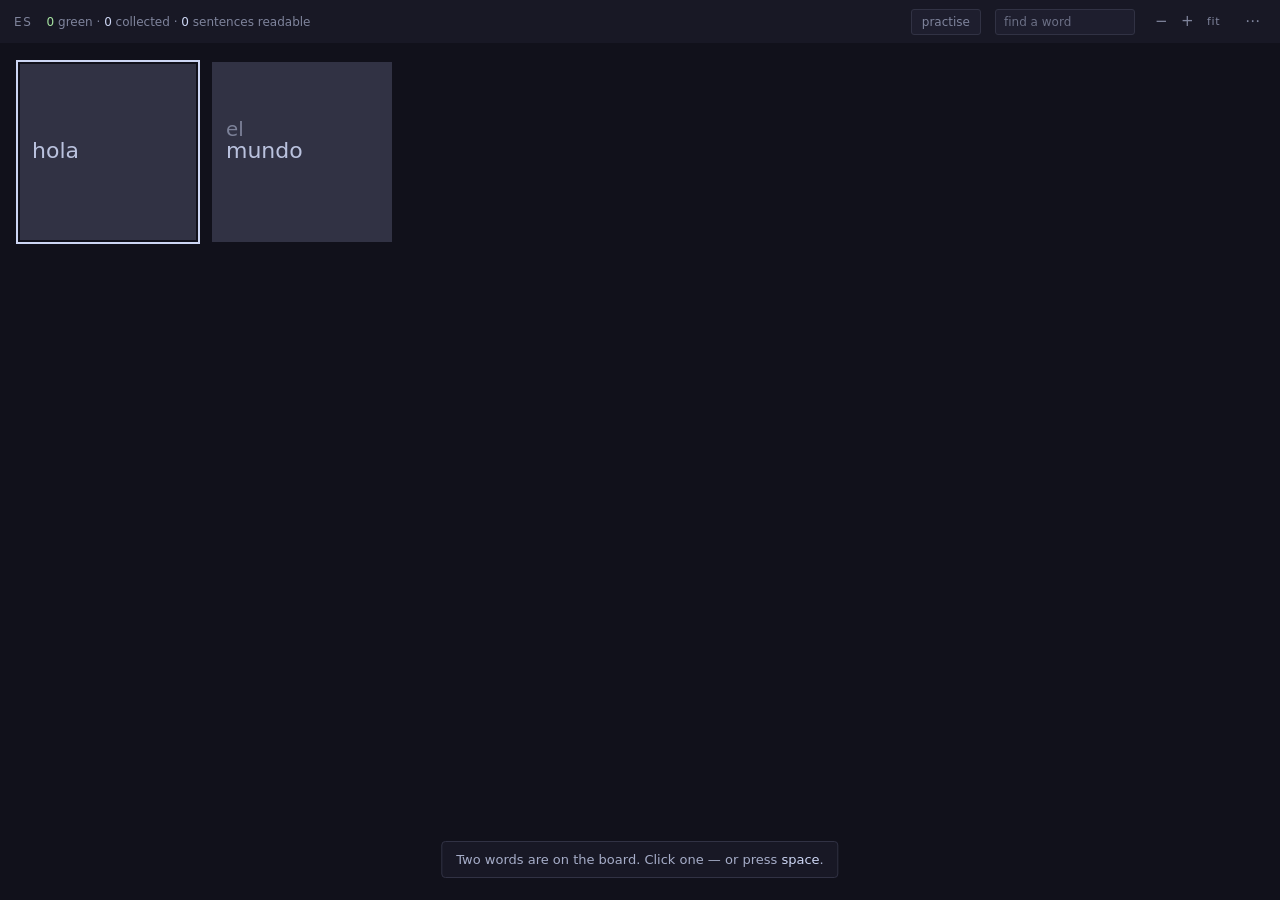
==== commit ea5f4c95: "One-card model: every word is a flashcard, practice mode" ====
--- a/index.html
+++ b/index.html
@@ -14,8 +14,8 @@
     <meta name="apple-mobile-web-app-status-bar-style" content="black-translucent" />
     <meta name="apple-mobile-web-app-title" content="Sektile" />
     <style>html,body{background:#11111b;margin:0}</style>
-    <script type="module" crossorigin src="/assets/index-kUi6r_m3.js"></script>
-    <link rel="stylesheet" crossorigin href="/assets/index-jT9kGjmC.css">
+    <script type="module" crossorigin src="/assets/index-DDs_g5hf.js"></script>
+    <link rel="stylesheet" crossorigin href="/assets/index-LT3GZzbr.css">
   </head>
   <body>
     <div id="app"></div>
--- a/assets/index-LT3GZzbr.css
+++ b/assets/index-LT3GZzbr.css
@@ -0,0 +1 @@
+:root{--crust:#11111b;--mantle:#181825;--base:#1e1e2e;--surface0:#313244;--surface1:#45475a;--surface2:#585b70;--overlay0:#6c7086;--overlay1:#7f849c;--subtext0:#a6adc8;--subtext1:#bac2de;--text:#cdd6f4;--lavender:#b4befe;--green:#a6e3a1;--gold:#f4d27a;--red:#f38ba8;--ui:Inter, system-ui, -apple-system, "Segoe UI", sans-serif;--serif:"Iowan Old Style", "Palatino Linotype", Palatino, "Book Antiqua", Charter, "Bitstream Charter", "Noto Serif", Georgia, "Liberation Serif", serif;--mono:ui-monospace, "SFMono-Regular", Menlo, Consolas, "DejaVu Sans Mono", "Liberation Mono", monospace;font-family:var(--ui)}*{box-sizing:border-box;margin:0}html,body{background:var(--crust);height:100%;color:var(--text);overflow:hidden}body{flex-direction:column;display:flex}button{font:inherit;color:inherit;cursor:pointer;background:0 0;border:0}input{font:inherit}.vh{clip-path:inset(50%);width:1px;height:1px;position:absolute;overflow:hidden}.bar{background:var(--mantle);border-bottom:1px solid var(--crust);z-index:5;flex:none;align-items:center;gap:14px;height:44px;padding:0 14px;display:flex;position:relative}.lang{letter-spacing:.14em;text-transform:uppercase;color:var(--overlay1);font-size:12px}.cov{flex-direction:column;flex:1;justify-content:center;gap:5px;min-width:0;display:flex}.cov-t{color:var(--overlay1);white-space:nowrap;text-overflow:ellipsis;font-size:12px;overflow:hidden}.cov-t b{color:var(--text);font-variant-numeric:tabular-nums;font-weight:500}.cov-t em{color:var(--green);font-variant-numeric:tabular-nums;font-style:normal}.pr{border:1px solid var(--surface0);background:var(--base);height:26px;color:var(--overlay1);white-space:nowrap;border-radius:3px;flex:none;align-items:center;gap:7px;padding:0 10px;font-size:12px;display:inline-flex}.pr:hover{background:var(--surface0);color:var(--text)}.pr b{color:var(--lavender);font-variant-numeric:tabular-nums;font-weight:500}.clr{color:var(--subtext0);white-space:nowrap;font-variant-numeric:tabular-nums;flex:none;font-size:12px}.clr[hidden]{display:none}#fq{background:var(--base);border:1px solid var(--surface0);width:140px;height:26px;color:var(--text);font:12px var(--ui);border-radius:3px;padding:0 8px}#fq::placeholder{color:var(--overlay0)}#fq:focus{border-color:var(--lavender);outline:none}.zoom{align-items:center;gap:2px;display:flex}.zoom button{width:24px;height:24px;color:var(--overlay1);border-radius:3px;font-size:15px;line-height:1}.zoom button:hover{background:var(--surface0);color:var(--text)}.zoom button.fit{letter-spacing:.06em;font-size:11px}.scroll{scrollbar-width:thin;scrollbar-color:var(--surface0) transparent;outline:none;flex:1;position:relative;overflow:hidden auto}#cv{touch-action:pan-y;cursor:default;display:block;position:sticky;top:0}#sp{width:1px}.hint{z-index:12;text-align:center;max-width:min(560px,92vw);color:var(--subtext0);background:var(--mantle);border:1px solid var(--surface0);pointer-events:none;border-radius:4px;padding:8px 14px;font-size:13px;line-height:1.5;display:none;position:fixed;bottom:22px;left:50%;transform:translate(-50%)}.hint.on{display:block}.hint kbd{font:inherit;color:var(--text)}.tip{z-index:30;pointer-events:none;background:var(--mantle);border:1px solid var(--surface1);white-space:nowrap;text-overflow:ellipsis;border-radius:3px;max-width:min(360px,90vw);padding:4px 8px;font-size:13px;display:none;position:fixed;overflow:hidden}.tip b{font-weight:600}.tip small{color:var(--overlay0);font-variant-numeric:tabular-nums;margin-left:6px}.tip.loupe{padding:8px 14px;font-size:20px}.scroll,.bar{transition:opacity .25s,filter .25s}body.fx .scroll,body.fx .bar,body.fx .hint{visibility:hidden}.fo{z-index:20;background:var(--base);overscroll-behavior:contain;scrollbar-width:thin;scrollbar-color:var(--surface0) transparent;--fs-s:clamp(11px,.72vw,26px);--fs-m:clamp(15px,1.12vw,40px);--fs-h:clamp(20px,1.75vw,64px);--fs-x:clamp(30px,2.9vw,104px);--fs-b:clamp(14px,.95vw,34px);--gut:clamp(24px,3vw,110px);--cw:clamp(520px,38vw,1400px);font-size:var(--fs-m);grid-template-columns:minmax(0,1fr) minmax(0,var(--cw)) minmax(0,1fr);column-gap:var(--gut);padding:0 var(--gut);grid-template-rows:auto 1fr auto;grid-template-areas:"top top top""l c r""ft ft ft";display:none;position:fixed;inset:0;overflow:hidden auto}.fo.on{display:grid}.fo.pg{--cw:clamp(560px,46vw,1700px)}.fo.leaving{pointer-events:none}.fo-top{grid-area:top;align-items:flex-start;gap:clamp(12px,1.2vw,40px);padding-top:clamp(14px,1.3vw,48px);display:flex}.back{font-size:max(12px,var(--fs-s));color:var(--overlay1);letter-spacing:.04em;white-space:nowrap;border-radius:4px;align-items:center;gap:.6em;margin-left:-.7em;padding:.45em .7em;display:inline-flex}.back:hover{color:var(--text);background:var(--surface0)}.back kbd{font:inherit;border:1px solid var(--surface1);color:var(--overlay1);border-radius:3px;padding:0 .45em;font-size:.9em}.back.home{margin-left:0}.back.home[hidden]{display:none}@media (hover:none){.back kbd{display:none}}.fhint{text-align:center;min-width:0;font-size:max(12px,var(--fs-s));color:var(--subtext0);flex:1;padding-top:.45em;line-height:1.5}.fhint kbd{font:inherit;color:var(--text)}@keyframes pu{50%{box-shadow:0 0 0 4px #b4befe33}}.fo-c{text-align:center;flex-direction:column;grid-area:c;align-self:center;align-items:center;min-width:0;padding:clamp(20px,3vh,64px) 0;display:flex}.flab{font-size:var(--fs-s);letter-spacing:.18em;text-transform:uppercase;color:var(--overlay0);flex-wrap:wrap;justify-content:center;gap:1.2em;display:flex}.flab i{color:var(--lavender);font-style:normal}.flab.g span{color:var(--green)}.flab.au span{color:var(--gold)}.hd{font-size:var(--fs-h);letter-spacing:-.01em;flex-wrap:wrap;justify-content:center;align-items:baseline;gap:.5em;margin-top:clamp(16px,2.2vh,48px);font-weight:600;display:flex}.hd i{color:var(--subtext0);font-style:normal;font-weight:400}.hd small{font-size:var(--fs-s);color:var(--overlay0);letter-spacing:.06em;font-weight:400}.hd.cue{color:var(--subtext0);font-weight:500}.hd.solo{font-size:var(--fs-x);margin-top:clamp(20px,3vh,64px)}.sx{font-size:var(--fs-x);letter-spacing:-.01em;overflow-wrap:break-word;max-width:100%;margin-top:clamp(14px,2vh,40px);line-height:1.3}.sx.sm{font-size:var(--fs-h)}.sx .en{font-size:var(--fs-m);color:var(--overlay1);letter-spacing:0;margin-top:.7em;line-height:1.5;display:block}.tk{cursor:pointer;border-radius:3px;padding:0 .04em;position:relative}.tk.tg{color:var(--lavender);box-shadow:inset 0 -.07em 0 var(--lavender);font-weight:600}.tk.ok{color:var(--green);font-weight:600}.tk.unk{color:var(--overlay1)}.tk.fogw{color:var(--overlay0);cursor:default}.tk.off{color:var(--overlay0);cursor:default;font-style:italic}@media (hover:hover){.tk[data-l]:hover{background:var(--surface0)}.tk[data-l]:hover:after{content:attr(data-l);background:var(--mantle);border:1px solid var(--surface1);font-size:max(13px,var(--fs-s));color:var(--subtext1);white-space:nowrap;z-index:3;letter-spacing:0;pointer-events:none;border-radius:3px;padding:.15em .6em;font-style:normal;font-weight:400;line-height:1.5;position:absolute;bottom:calc(100% + 6px);left:50%;transform:translate(-50%)}}.mean{font-size:var(--fs-h);color:var(--subtext1);margin-top:clamp(12px,1.8vh,36px);line-height:1.35}.nt{color:var(--overlay1);max-width:34em;margin-top:clamp(12px,1.6vh,30px);line-height:1.5}.nt b{color:var(--subtext1);font-weight:500}.nt.ok,.nt.ok b{color:var(--green)}.vd{margin-top:clamp(10px,1.4vh,26px);line-height:1.45}.vd b{font-weight:500}.vd.bad{color:var(--red)}.vd.ok{color:var(--green)}.gs{color:var(--overlay1);margin-top:.5em}.gs b{color:var(--subtext1);font-weight:500}.gs.ok,.gs.ok b{color:var(--green)}.acts{font-size:var(--fs-b);flex-wrap:wrap;justify-content:center;gap:.6em;width:100%;margin-top:clamp(16px,2.4vh,44px);display:flex}.fb{background:var(--base);border:1px solid var(--surface0);min-width:8em;height:2.8em;color:var(--subtext1);white-space:nowrap;border-radius:5px;padding:0 1.4em}.fb:hover{background:var(--surface0);color:var(--text)}.fb.pri{color:var(--lavender);border-color:#b4befe55}.fb.quiet{min-width:0;color:var(--overlay1);background:0 0}.fb small{color:var(--overlay0);margin-left:.7em;font-size:.78em}.yn{grid-template-columns:1fr 1fr;gap:.6em;width:min(100%,22em);display:grid}.yn .fb{min-width:0}.lnks{font-size:max(12px,var(--fs-s));flex-wrap:wrap;justify-content:center;gap:.4em 1.6em;margin-top:clamp(14px,2vh,36px);display:flex}.lnk{color:var(--overlay1);letter-spacing:.02em;padding:.3em 0}.lnk:hover{color:var(--text)}.lnk[disabled]{opacity:.5;cursor:default}.fo-l,.fo-r{flex-direction:column;align-self:center;gap:clamp(18px,2.6vh,52px);min-width:0;padding:clamp(20px,3vh,64px) 0;display:flex}.fo-l{text-align:right;grid-area:l;align-items:flex-end}.fo-r{grid-area:r;align-items:flex-start}.it{max-width:min(100%,24em);animation:.5s both in}.it.keep{animation:none}@keyframes in{0%{opacity:0;transform:translateY(8px)}to{opacity:1;transform:none}}.it h4{font-size:var(--fs-s);letter-spacing:.16em;text-transform:uppercase;color:var(--overlay0);margin-bottom:.7em;font-weight:500}.it p{color:var(--subtext0);line-height:1.5}.it p.sm{color:var(--overlay0);margin-top:.3em;font-size:.85em}.it.ok p{color:var(--green)}.it.ok b{font-weight:500}.chips{flex-wrap:wrap;align-items:center;gap:.4em;margin-top:.5em;display:flex}.fo-l .chips{justify-content:flex-end}.chip{background:var(--base);border:1px solid var(--surface0);color:var(--subtext1);border-radius:1em;padding:.25em .8em;font-size:.85em;line-height:1.4}.chip:hover{background:var(--surface0);color:var(--text)}.chip.new{color:var(--lavender);border-color:#b4befe44}.chips .cap{color:var(--overlay0);font-size:.78em}.sents{text-align:left;flex-direction:column;gap:.55em;width:min(100%,36em);margin-top:clamp(18px,2.6vh,48px);display:flex}.sb{text-align:left;width:100%;font-size:calc(var(--fs-m)*1.12);border:1px solid var(--surface0);background:var(--base);color:var(--subtext1);border-radius:6px;padding:.6em 4.6em .6em .9em;line-height:1.45;display:block;position:relative}.sb:after{content:"open";font-size:max(11px,var(--fs-s));letter-spacing:.14em;text-transform:uppercase;color:var(--overlay0);position:absolute;top:50%;right:.9em;transform:translateY(-50%)}@media (hover:hover){.sb:hover{background:var(--surface0);border-color:#b4befe55}.sb:hover:after{color:var(--lavender)}}.sb .tk{cursor:inherit}.sents .sn{font-size:calc(var(--fs-m)*1.12);color:var(--subtext1);padding:.6em .9em;line-height:1.45}.sents .sn .en,.sents .sb .en{color:var(--overlay1);margin-top:.15em;font-size:.85em;display:block}.sents .sn .sm{color:var(--overlay0);margin-top:.3em;font-size:.8em}.sents .lnk{align-self:flex-start}.gate{color:var(--subtext0);border-left:2px solid var(--lavender);text-align:left;max-width:34em;margin-top:clamp(12px,1.6vh,30px);padding:.3em 0 .3em .9em;line-height:1.5}.gate b{color:var(--text);font-weight:500}.gate .lnk{color:var(--lavender);padding:0}.sents .gate{margin:0 0 .3em}.gl{font-size:var(--fs-h);color:var(--subtext1);margin-top:.35em;line-height:1.35}.tags{flex-wrap:wrap;justify-content:center;gap:.5em;margin-top:clamp(12px,1.6vh,30px);display:flex}.tag{font-size:max(12px,var(--fs-s));letter-spacing:.06em;border:1px solid var(--surface1);color:var(--subtext0);border-radius:1em;padding:.3em .9em}.tag:hover,.tag.on{color:var(--lavender);border-color:#b4befe66}.forms{max-width:100%;margin-top:clamp(18px,2.8vh,52px)}.cj{border-collapse:collapse;font-size:calc(var(--fs-m)*.94);font-variant-numeric:tabular-nums}.cj th{color:var(--overlay0);font-weight:500;font-size:var(--fs-s);letter-spacing:.1em;text-transform:uppercase;text-align:left;white-space:nowrap;padding:.2em .75em .6em}.cj td{text-align:left;color:var(--subtext1);white-space:nowrap;padding:.24em .75em}.cj th[scope=row]{text-transform:none;letter-spacing:0;font-size:calc(var(--fs-m)*.78);color:var(--overlay0);text-align:right;padding:.24em .9em .24em 0;font-weight:400}.cj td.x{color:var(--lavender)}.cj td.cur{background:#b4befe14;border-radius:3px}.vx{font-size:calc(var(--fs-m)*.9);color:var(--overlay0);flex-wrap:wrap;justify-content:center;gap:.4em 1.6em;margin-top:.9em;display:flex}.vx b{color:var(--subtext1);font-weight:500}.vx b.x{color:var(--lavender)}.tz{display:none}.nf{font-size:calc(var(--fs-h)*.8);text-align:left;grid-template-columns:auto auto;justify-content:center;gap:.35em 2.2em;display:grid}.nf span{color:var(--subtext1)}.nf i{color:var(--overlay1);font-style:normal}.nf .x{color:var(--lavender)}.nf small{font-size:var(--fs-s);letter-spacing:.1em;text-transform:uppercase;color:var(--overlay0);grid-column:1/-1;margin-top:.4em}.fo-ft{min-height:clamp(48px,4.4vw,120px);font-size:max(11px,var(--fs-s));color:var(--overlay0);text-align:center;padding-bottom:env(safe-area-inset-bottom);flex-wrap:wrap;grid-area:ft;justify-content:center;align-items:center;gap:.3em 1.4em;display:flex}.fo-ft kbd{font:inherit;border:1px solid var(--surface1);color:var(--overlay1);border-radius:3px;padding:0 .4em}.fo-ft b{color:var(--subtext1);font-weight:500}@media (width<=1100px){.fo{padding:0 max(16px,env(safe-area-inset-left)) 0 max(16px,env(safe-area-inset-right));grid-template:"top""c""l""r""ft"1fr/minmax(0,1fr)}.fo-c{align-self:start;padding-bottom:clamp(16px,3vh,40px)}.fo-l,.fo-r{text-align:left;align-self:start;align-items:stretch;padding:0 0 clamp(16px,3vh,32px)}.fo-l .chips{justify-content:flex-start}.it{max-width:none}.fo-ft{padding-bottom:calc(14px + env(safe-area-inset-bottom));align-items:flex-end}}.sim{background:var(--mantle);border-top:1px solid var(--crust);height:28px;color:var(--overlay0);font-variant-numeric:tabular-nums;white-space:nowrap;scrollbar-width:none;flex:none;align-items:center;gap:10px;padding:0 14px;font-size:11px;display:none;overflow-x:auto}.sim.on{display:flex}.sim b{color:var(--overlay1);font-weight:500}.sim button{color:var(--overlay1);border:1px solid var(--surface0);border-radius:2px;padding:3px 7px}.sim button:hover{background:var(--surface0);color:var(--text)}.sim .lab{letter-spacing:.1em;text-transform:uppercase;font-size:9px}@media (width<=720px){.bar{gap:8px;padding:0 10px}.lang,#zp,#zm{display:none}.pr{padding:0 8px}.clr{font-size:11px}#fq{width:64px}.fo{top:auto;bottom:var(--kb,0px);height:var(--vvh,100dvh);padding-top:env(safe-area-inset-top);--fs-s:11px;--fs-m:16px;--fs-h:22px;--fs-x:clamp(24px,7.4vw,32px);--fs-b:16px;--gut:16px}.fo-top{padding-top:8px}.kbh{display:none}.fo-c{padding-top:14px}.hd.solo{font-size:clamp(30px,10vw,40px)}.acts .fb{flex:1}.yn{width:100%}.cj{font-size:17px}.hint{bottom:calc(14px + env(safe-area-inset-bottom));font-size:12px}.tz{flex-wrap:wrap;justify-content:center;gap:4px;margin-bottom:10px;display:flex}.tz button{border:1px solid var(--surface0);min-height:36px;color:var(--overlay1);border-radius:18px;padding:0 12px;font-size:13px}.tz button.on{color:var(--lavender);border-color:#b4befe66}.cj [data-t]{display:none}.cj[data-s="0"] [data-t="0"],.cj[data-s="1"] [data-t="1"],.cj[data-s="2"] [data-t="2"],.cj[data-s="3"] [data-t="3"],.cj[data-s="4"] [data-t="4"],.cj[data-s="5"] [data-t="5"]{display:table-cell}}html{touch-action:manipulation}html,body{overscroll-behavior:none}.ptr{left:50%;top:env(safe-area-inset-top);z-index:40;background:var(--mantle);border:1px solid var(--surface1);width:36px;height:36px;color:var(--overlay1);pointer-events:none;transform:translateY(calc(var(--d,0px) + 8px));border-radius:50%;justify-content:center;align-items:center;margin:-44px 0 0 -18px;display:none;position:fixed}.ptr.on,.ptr.spin{display:flex}.ptr svg{transition:transform .15s}.ptr.go{color:var(--lavender);border-color:#b4befe66}.ptr.go svg{transform:rotate(180deg)}.ptr.spin svg{animation:.8s linear infinite ptr}@keyframes ptr{to{transform:rotate(360deg)}}@media (prefers-reduced-motion:reduce){.ptr svg{transition:none}.ptr.spin svg{animation:none}}.fo,.scroll{overscroll-behavior:contain}@media (pointer:coarse){#fq{font-size:16px}.bar{height:calc(54px + env(safe-area-inset-top));padding-top:env(safe-area-inset-top);padding-left:max(10px,env(safe-area-inset-left));padding-right:max(10px,env(safe-area-inset-right))}.pr,#fq{height:44px}.sb{min-height:44px}.zoom button{width:44px;height:44px}.back,.tz button{min-height:44px}.lnk{align-items:center;min-height:44px;display:inline-flex}button.chip,.tag{justify-content:center;align-items:center;min-width:44px;min-height:44px;display:inline-flex}.fb,.qb{min-height:44px}.fb small{display:none}button:active{filter:brightness(1.35)}}@media (prefers-reduced-motion:reduce){*{scroll-behavior:auto!important}}#app{display:contents}.dt{min-width:26px;height:26px;color:var(--overlay1);border-radius:3px;flex:none;padding:0 6px;font-size:15px;line-height:1}.dt:hover{background:var(--surface0);color:var(--text)}.dp{text-align:left;flex-direction:column;gap:clamp(18px,2.4vh,40px);width:min(100%,34em);margin-top:clamp(18px,2.6vh,48px);display:flex}.dp section{border-top:1px solid var(--surface0);padding-top:1em}.dp h4{font-size:var(--fs-s);letter-spacing:.16em;text-transform:uppercase;color:var(--overlay0);margin-bottom:.6em;font-weight:500}.dp p{color:var(--subtext0);line-height:1.5}.dp p.sm{color:var(--overlay0);margin-top:.4em;font-size:.85em}.dp p b{color:var(--text);font-weight:500}.dp .acts{justify-content:flex-start;margin-top:.9em}.dp .fb.warn{color:var(--red);border-color:#f38ba855}.dp input[type=file]{display:none}.sim .sbx{color:var(--gold)}@media (pointer:coarse){.dt{min-width:44px;height:44px}.back{min-width:44px}}.fo.on.q{padding:0 clamp(16px,6vw,7rem);display:block}.fo.q .fo-top{position:absolute;top:0;left:clamp(16px,6vw,7rem);right:clamp(16px,6vw,7rem)}.cq{flex-direction:column;align-items:flex-start;gap:clamp(1.1rem,2.8vh,2.2rem);padding:26vh 0 7rem;animation:.32s cubic-bezier(.2,0,0,1) both arrive;display:flex}@keyframes arrive{0%{opacity:0;transform:translateY(.5rem)}}.eyebrow{font-family:var(--mono);letter-spacing:.14em;text-transform:uppercase;color:var(--overlay0);font-size:.74rem}.prompt{font-family:var(--serif);letter-spacing:-.025em;text-wrap:balance;overflow-wrap:break-word;-webkit-hyphens:auto;hyphens:auto;max-width:15ch;color:var(--text);font-size:clamp(2.7rem,7.4vw,7.2rem);font-weight:400;line-height:.98}.prompt .art{color:var(--overlay1);font-style:italic}.line,.reveal{width:min(100%,18em);font-family:var(--serif);letter-spacing:-.015em;border-bottom:1px solid var(--surface1);padding:.3rem 0;font-size:clamp(1.6rem,3.1vw,2.7rem);line-height:1.15}.line{color:var(--text);caret-color:var(--lavender);background:0 0;border-width:0 0 1px;border-radius:0;outline:none;transition:border-color .14s cubic-bezier(.2,0,0,1);display:block}.line::placeholder{color:var(--overlay0);font-style:italic}.line:focus{border-bottom-color:var(--lavender)}.line::selection{color:var(--text);background:#b4befe33}.reveal{color:var(--subtext0);border-bottom-color:var(--surface0)}.reveal.ok{color:var(--green)}.verdict{font-family:var(--mono);letter-spacing:.14em;color:var(--overlay1);min-height:1.2em;font-size:.8rem}.verdict.ok{color:var(--green)}.cq .gate{font-size:max(13px,var(--fs-s));margin:0}.offer{flex-direction:column;gap:.5em;width:min(100%,36em);display:flex}.offer .es{font-family:var(--serif);letter-spacing:-.01em;color:var(--subtext1);font-size:clamp(1.35rem,2.4vw,2.1rem);line-height:1.25}.offer .es .tk{cursor:default}.offer .en{color:var(--overlay1);line-height:1.5}.qacts{gap:2.4rem;display:flex}.qb{font-family:var(--mono);letter-spacing:.14em;text-transform:uppercase;color:var(--overlay1);border-bottom:1px solid #0000;padding:.5em 0;font-size:.78rem}.qb:hover{color:var(--text)}.qb.pri{color:var(--lavender)}.qb:focus-visible{border-bottom-color:currentColor;outline:none}@media (width<=720px){.fo.on.q{padding:env(safe-area-inset-top) 16px 0}.fo.q .fo-top{padding-top:calc(8px + env(safe-area-inset-top));left:16px;right:16px}}@media (pointer:coarse){.line{font-size:max(16px,clamp(1.6rem,3.1vw,2.7rem))}}@media (prefers-reduced-motion:reduce){.cq{animation:none}.line{transition:none}}.sents .sn.on{padding-left:.9em;padding-block:.6em;background:var(--surface0);border:1px solid #b4befe55;border-radius:6px;padding-right:.9em;position:relative}
